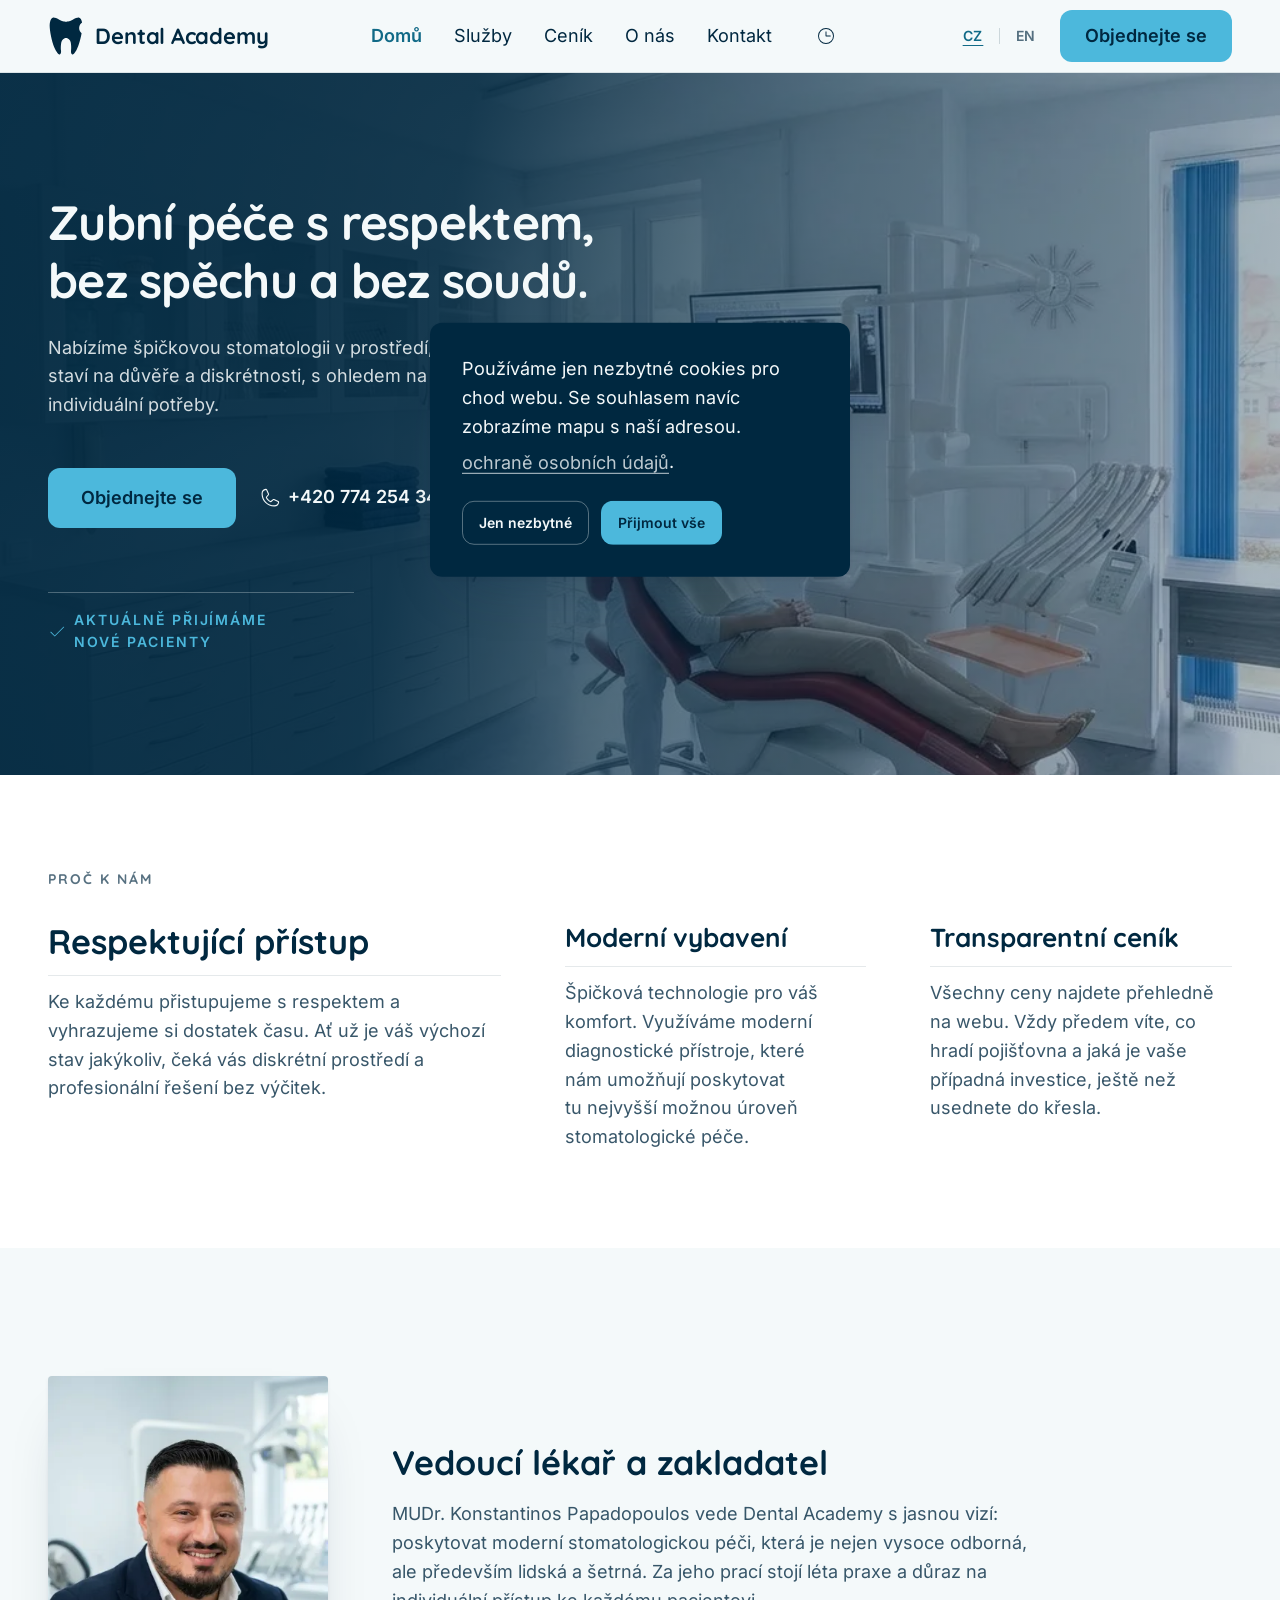
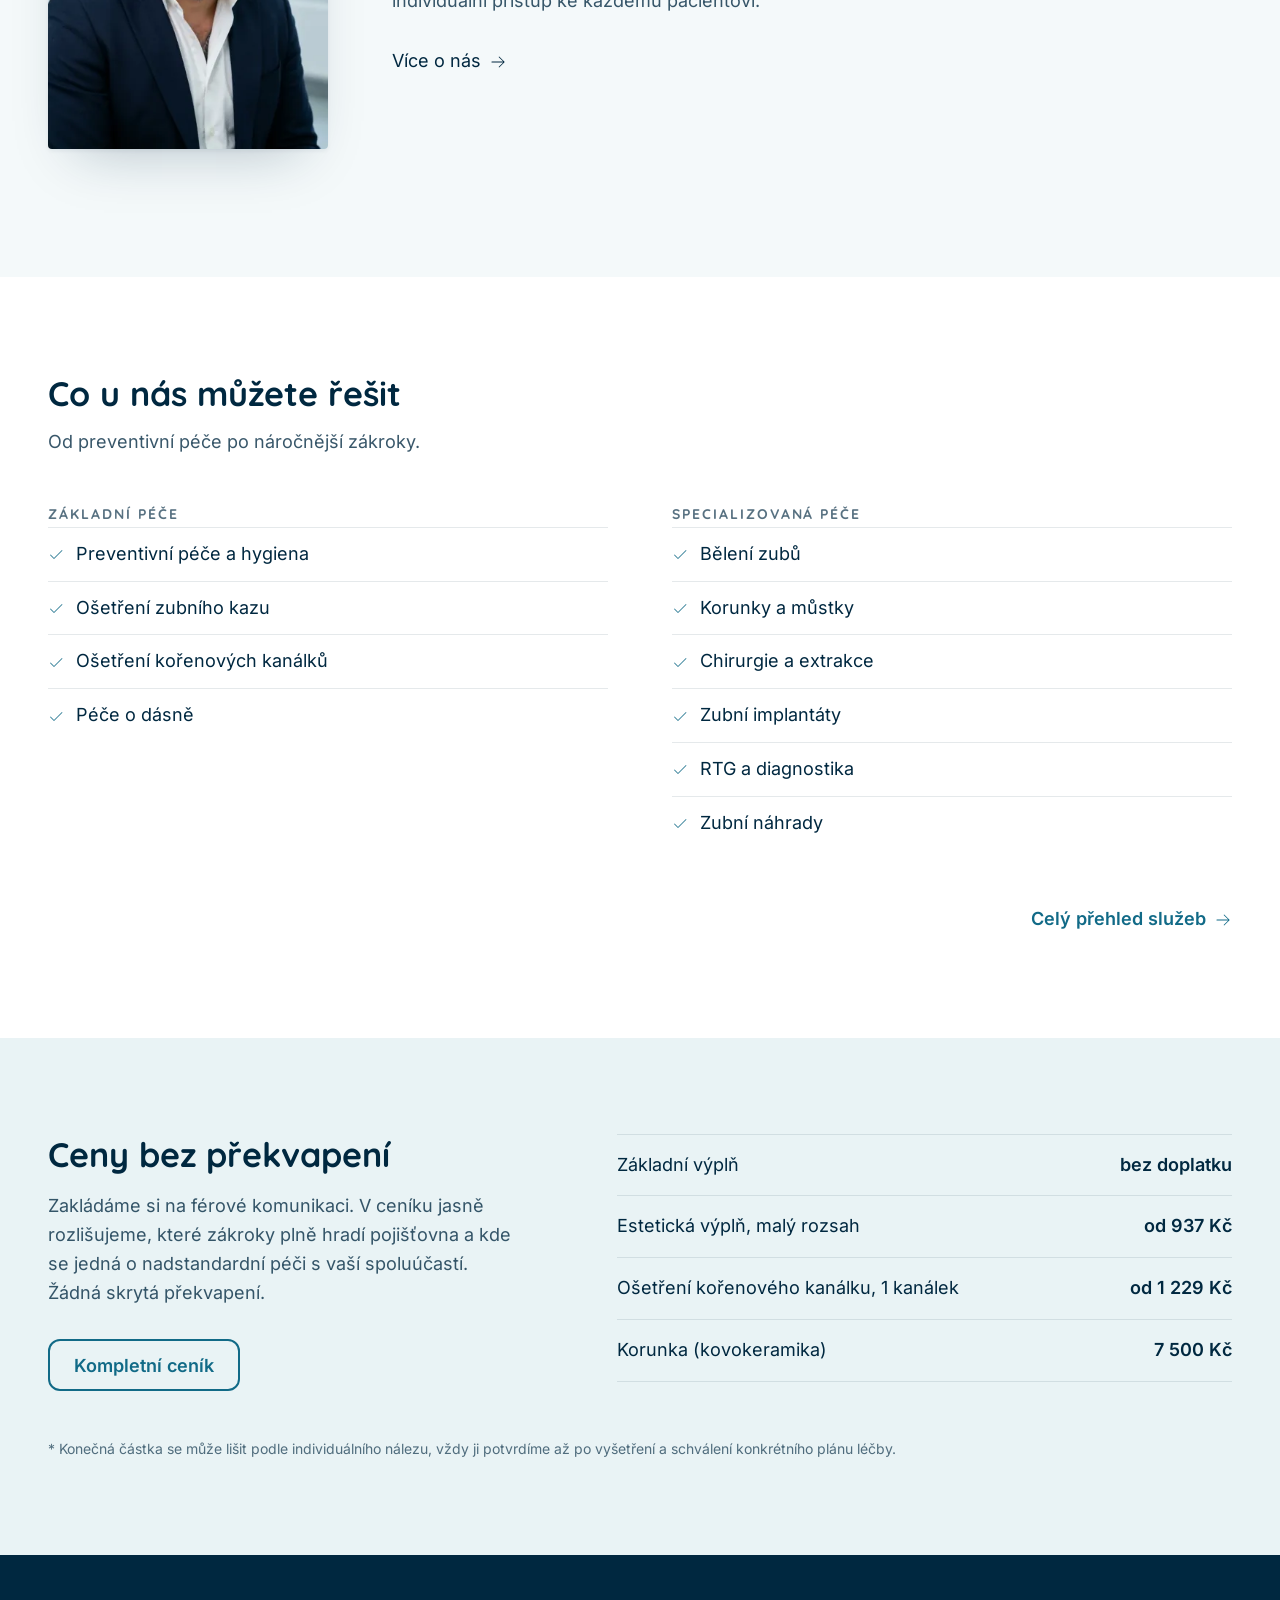
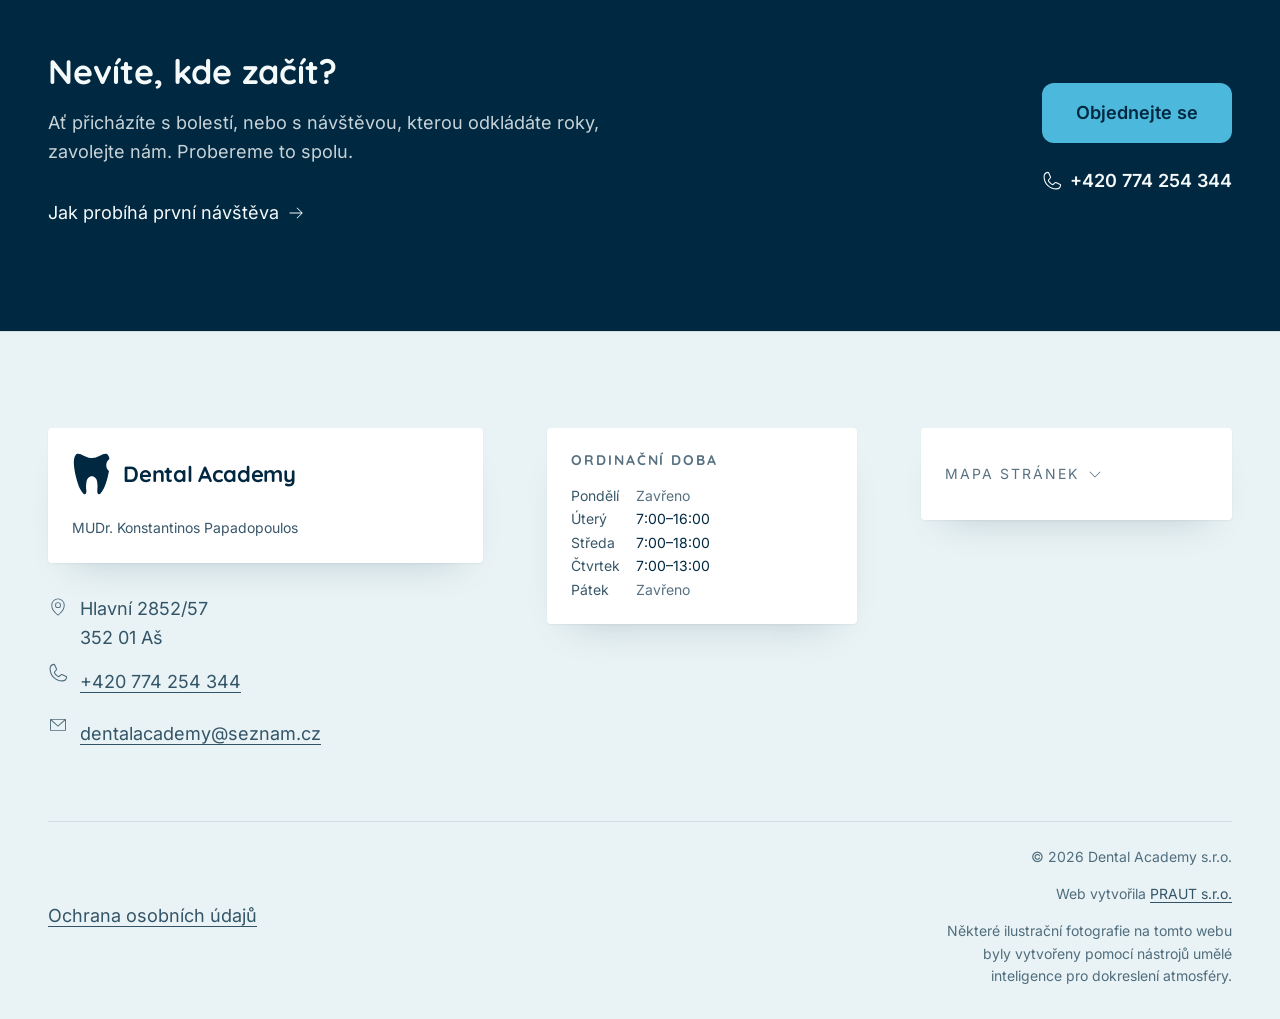
==== index.html @ cd1186d6 "Publish source c6084d8: defer offscreen hydration and mobile navigation" ====
<!DOCTYPE html><html lang="cs" data-beasties-container><head>
    <meta charset="utf-8">
    <title>Dental Academy, zubní ordinace v Aši</title>
    <base href="/">
    <meta name="viewport" content="width=device-width, initial-scale=1"><link rel="preload" as="image" type="image/webp" href="img/mockup/hero-01-osetreni-mobile-800.webp" imagesrcset="img/mockup/hero-01-osetreni-mobile-480.webp 480w, img/mockup/hero-01-osetreni-mobile-800.webp 800w" imagesizes="100vw" media="(max-width: 767px)" fetchpriority="high"><link rel="preload" as="image" type="image/webp" href="img/mockup/hero-01-osetreni.webp" media="(min-width: 768px)" fetchpriority="high">
    <link rel="icon" type="image/x-icon" href="favicon.ico">
    <link rel="apple-touch-icon" href="apple-touch-icon.png">

  <style>@font-face{font-family:Quicksand;font-style:normal;font-weight:700;font-display:swap;src:url("./media/quicksand-700-latin-ext-6NGVI5PT.woff2") format("woff2");unicode-range:U+0100-02BA,U+02BD-02C5,U+02C7-02CC,U+02CE-02D7,U+02DD-02FF,U+0304,U+0308,U+0329,U+1D00-1DBF,U+1E00-1E9F,U+1EF2-1EFF,U+2020,U+20A0-20AB,U+20AD-20C0,U+2113,U+2C60-2C7F,U+A720-A7FF}@font-face{font-family:Quicksand;font-style:normal;font-weight:700;font-display:swap;src:url("./media/quicksand-700-latin-4WPKSEDT.woff2") format("woff2");unicode-range:U+0000-00FF,U+0131,U+0152-0153,U+02BB-02BC,U+02C6,U+02DA,U+02DC,U+0304,U+0308,U+0329,U+2000-206F,U+20AC,U+2122,U+2191,U+2193,U+2212,U+2215,U+FEFF,U+FFFD}@font-face{font-family:Inter;font-style:normal;font-weight:400;font-display:swap;src:url("./media/inter-400-latin-ext-optimized-HBEOM3ZE.woff2") format("woff2");unicode-range:U+0100-02BA,U+02BD-02C5,U+02C7-02CC,U+02CE-02D7,U+02DD-02FF,U+0304,U+0308,U+0329,U+1D00-1DBF,U+1E00-1E9F,U+1EF2-1EFF,U+2020,U+20A0-20AB,U+20AD-20C0,U+2113,U+2C60-2C7F,U+A720-A7FF}@font-face{font-family:Inter;font-style:normal;font-weight:400;font-display:swap;src:url("./media/inter-400-latin-optimized-JQOHKKYV.woff2") format("woff2");unicode-range:U+0000-00FF,U+0131,U+0152-0153,U+02BB-02BC,U+02C6,U+02DA,U+02DC,U+0304,U+0308,U+0329,U+2000-206F,U+20AC,U+2122,U+2191,U+2193,U+2212,U+2215,U+FEFF,U+FFFD}@font-face{font-family:Inter;font-style:normal;font-weight:600;font-display:swap;src:url("./media/inter-600-latin-ext-optimized-Y2ENNIO3.woff2") format("woff2");unicode-range:U+0100-02BA,U+02BD-02C5,U+02C7-02CC,U+02CE-02D7,U+02DD-02FF,U+0304,U+0308,U+0329,U+1D00-1DBF,U+1E00-1E9F,U+1EF2-1EFF,U+2020,U+20A0-20AB,U+20AD-20C0,U+2113,U+2C60-2C7F,U+A720-A7FF}@font-face{font-family:Inter;font-style:normal;font-weight:600;font-display:swap;src:url("./media/inter-600-latin-optimized-ZBZT6XRN.woff2") format("woff2");unicode-range:U+0000-00FF,U+0131,U+0152-0153,U+02BB-02BC,U+02C6,U+02DA,U+02DC,U+0304,U+0308,U+0329,U+2000-206F,U+20AC,U+2122,U+2191,U+2193,U+2212,U+2215,U+FEFF,U+FFFD}:root{--da-navy-900: #002840;--da-turquoise-500: #4cb8dc;--da-turquoise-700: #116a87;--da-purple-500: #8c5096;--da-ice-050: #f4f9fa;--da-ice-100: #e9f3f5;--da-white: #ffffff;--da-red-600: #a23b2e;--da-amber-700: #8f5700;--surface: var(--da-ice-050);--panel: var(--da-white);--panel-tint: var(--da-ice-100);--panel-dark: var(--da-navy-900);--ink: var(--da-navy-900);--ink-soft: rgb(0 40 64 / .78);--ink-faint: rgb(0 40 64 / .66);--ink-ghost: rgb(0 40 64 / .1);--ink-inverse: var(--da-ice-050);--accent: var(--da-turquoise-700);--accent-vivid: var(--da-turquoise-500);--rare: var(--da-purple-500);--border: rgb(0 40 64 / .16);--border-soft: rgb(0 40 64 / .1);--good: var(--da-turquoise-700);--bad: var(--da-red-600);--warn: var(--da-amber-700);--font-heading: "Quicksand", sans-serif;--font-body: "Inter", sans-serif;--text-h1: clamp(30px, 4.2vw, 48px);--text-h2: clamp(26px, 3vw, 34px);--text-h3: clamp(22px, 2.2vw, 26px);--text-body: 18px;--text-small: 14px;--leading-h1: 1.2;--leading-h2: 1.25;--leading-h3: 1.3;--leading-body: 1.6;--leading-small: 1.4;--tracking-kicker: .14em;--space-1: 4px;--space-2: 8px;--space-3: 12px;--space-4: 16px;--space-5: 24px;--space-6: 32px;--space-7: 48px;--space-8: 64px;--space-9: 96px;--space-10: 128px;--radius-surface: 4px;--radius-control: 12px;--shadow-sm: 0 1px 2px rgb(0 40 64 / .05), 0 20px 40px -24px rgb(0 40 64 / .22);--shadow-md: 0 2px 4px rgb(0 40 64 / .06), 0 28px 56px -28px rgb(0 40 64 / .28);--motion-fast: .15s;--motion-medium: .25s;--motion-slow: .4s;--motion-zoom: .7s;--motion-crossfade: 2s;--motion-hero-interval: 4s;--ease: cubic-bezier(.4, 0, .2, 1);--z-base: 0;--z-sticky: 100;--z-dropdown: 200;--z-overlay: 300;--z-cookie: 400;--container: 1200px;--container-wide: 1440px;--gutter: clamp(16px, 4vw, 48px);--tap-target-min: 44px;--focus-ring-width: 3px;--focus-ring-offset: 2px;--focus-ring-color: var(--da-turquoise-700)}*,*:before,*:after{box-sizing:border-box}*{margin:0}html{scroll-behavior:smooth;scroll-padding-top:var(--space-9);-webkit-text-size-adjust:100%}body{background:var(--surface);color:var(--ink);font-family:var(--font-body);font-size:var(--text-body);line-height:var(--leading-body);font-weight:400;-webkit-font-smoothing:antialiased;text-rendering:optimizeLegibility;min-height:100dvh}h1,h2,h3{font-family:var(--font-heading);font-weight:700;text-wrap:balance}h1{font-size:var(--text-h1);line-height:var(--leading-h1);letter-spacing:-.015em}h2{font-size:var(--text-h2);line-height:var(--leading-h2)}h3{font-size:var(--text-h3);line-height:var(--leading-h3)}p{text-wrap:pretty}a{color:var(--accent);text-underline-offset:.2em;transition:color var(--motion-fast) var(--ease)}img,picture,svg{display:block;max-width:100%}button{font:inherit;color:inherit}@media(prefers-reduced-motion:reduce){html{scroll-behavior:auto}*,*:before,*:after{animation-duration:.01ms!important;animation-iteration-count:1!important;transition-duration:.01ms!important;scroll-behavior:auto!important}}
</style><link rel="stylesheet" href="styles-DKPDNEJH.css" media="print" onload="this.media='all'"><noscript><link rel="stylesheet" href="styles-DKPDNEJH.css"></noscript><style ng-app-id="ng">main[_ngcontent-ng-c197762682]{display:block;outline:none}</style><meta name="description" content="Zubní ordinace Dental Academy v Aši. MUDr. Konstantinos Papadopoulos nabízí moderní stomatologickou péči a přijímá nové pacienty."><meta name="robots" content="index, follow, max-image-preview:large"><meta property="og:title" content="Dental Academy, zubní ordinace v Aši"><meta property="og:description" content="Zubní ordinace Dental Academy v Aši. MUDr. Konstantinos Papadopoulos nabízí moderní stomatologickou péči a přijímá nové pacienty."><meta property="og:url" content="https://dentalacademyas.cz/"><meta property="og:type" content="website"><meta property="og:site_name" content="Dental Academy"><meta property="og:locale" content="cs_CZ"><meta property="og:image" content="https://dentalacademyas.cz/apple-touch-icon.png"><meta name="twitter:card" content="summary"><meta name="twitter:title" content="Dental Academy, zubní ordinace v Aši"><meta name="twitter:description" content="Zubní ordinace Dental Academy v Aši. MUDr. Konstantinos Papadopoulos nabízí moderní stomatologickou péči a přijímá nové pacienty."><style ng-app-id="ng">a[_ngcontent-ng-c2454751825]{position:absolute;z-index:var(--z-cookie);top:0;left:var(--space-4);transform:translateY(-120%);display:inline-flex;align-items:center;min-height:var(--tap-target-min);padding-inline:var(--space-5);background:var(--panel);color:var(--ink);border-radius:var(--radius-control);box-shadow:var(--shadow-md);text-decoration:none;font-weight:600;transition:transform var(--motion-fast) var(--ease)}a[_ngcontent-ng-c2454751825]:focus-visible{transform:translateY(var(--space-3))}</style><style ng-app-id="ng">header[_ngcontent-ng-c871143590]{position:sticky;top:0;z-index:var(--z-sticky);background:color-mix(in srgb,var(--surface) 88%,transparent);-webkit-backdrop-filter:blur(10px);backdrop-filter:blur(10px);border-bottom:1px solid var(--border-soft)}.bar[_ngcontent-ng-c871143590]{display:flex;align-items:center;justify-content:space-between;gap:var(--space-5);min-height:72px}.brand[_ngcontent-ng-c871143590]{display:inline-flex;color:var(--ink);text-decoration:none;flex:none}.desktop[_ngcontent-ng-c871143590]{display:none}nav.desktop[_ngcontent-ng-c871143590]   ul[_ngcontent-ng-c871143590]{list-style:none;padding:0;display:flex;align-items:center;gap:var(--space-6)}.hours[_ngcontent-ng-c871143590]{position:relative}.hours[_ngcontent-ng-c871143590]   summary[_ngcontent-ng-c871143590]{display:inline-flex;align-items:center;justify-content:center;min-width:var(--tap-target-min);min-height:var(--tap-target-min);color:var(--ink);cursor:pointer;list-style:none;transition:color var(--motion-fast) var(--ease)}.hours[_ngcontent-ng-c871143590]   summary[_ngcontent-ng-c871143590]::-webkit-details-marker{display:none}.hours[_ngcontent-ng-c871143590]   summary[_ngcontent-ng-c871143590]:hover, .hours[open][_ngcontent-ng-c871143590]   summary[_ngcontent-ng-c871143590]{color:var(--accent)}.hours-card[_ngcontent-ng-c871143590]{position:absolute;top:calc(100% + var(--space-3));right:0;z-index:var(--z-dropdown);padding:var(--space-4) var(--space-5);background:var(--panel);border-radius:var(--radius-surface);box-shadow:var(--shadow-md)}.hours-card[_ngcontent-ng-c871143590]   dl[_ngcontent-ng-c871143590]{margin:0;display:grid;grid-template-columns:auto 1fr;gap:var(--space-1) var(--space-4);font-size:var(--text-small);line-height:var(--leading-small);white-space:nowrap}.hours-card[_ngcontent-ng-c871143590]   dt[_ngcontent-ng-c871143590]{color:var(--ink-soft)}.hours-card[_ngcontent-ng-c871143590]   dd[_ngcontent-ng-c871143590]{margin:0;font-variant-numeric:tabular-nums}.hours-card[_ngcontent-ng-c871143590]   dd.closed[_ngcontent-ng-c871143590]{color:var(--ink-faint)}.actions[_ngcontent-ng-c871143590]{display:flex;align-items:center;gap:var(--space-3);flex:none}.burger[_ngcontent-ng-c871143590]{display:inline-flex;align-items:center;justify-content:center;min-width:var(--tap-target-min);min-height:var(--tap-target-min);background:transparent;border:0;border-radius:var(--radius-control);color:var(--ink);cursor:pointer;transition:background-color var(--motion-fast) var(--ease)}.burger[_ngcontent-ng-c871143590]:hover{background:var(--ink-ghost)}.cta[_ngcontent-ng-c871143590]{display:none}@media(min-width:480px){.cta[_ngcontent-ng-c871143590]{display:inline-flex}}@media(min-width:1280px){.desktop[_ngcontent-ng-c871143590]{display:inline-flex}.burger[_ngcontent-ng-c871143590]{display:none}}</style><style ng-app-id="ng">[_nghost-ng-c1360616720]{display:contents}.banner[_ngcontent-ng-c1360616720]{position:fixed;top:50%;left:50%;transform:translate(-50%,-50%);z-index:var(--z-cookie);width:calc(100% - var(--space-4) * 2);max-width:420px;display:grid;gap:var(--space-4);padding:var(--space-6);background:var(--panel-dark);border-radius:var(--radius-control);box-shadow:var(--shadow-md);--ink: var(--ink-inverse);--ink-soft: rgb(244 249 250 / .78);--border: rgb(244 249 250 / .35);--accent: var(--accent-vivid);color:var(--ink);animation:_ngcontent-ng-c1360616720_fade-in var(--motion-slow) var(--ease)}.actions[_ngcontent-ng-c1360616720]{display:flex;flex-wrap:wrap;gap:var(--space-3)}@keyframes _ngcontent-ng-c1360616720_fade-in{0%{opacity:0;transform:translate(-50%,-50%) scale(.96)}to{opacity:1;transform:translate(-50%,-50%) scale(1)}}</style><style ng-app-id="ng">[_nghost-ng-c3181076983]{display:block;width:min(100% - 2 * var(--gutter),var(--_max, var(--container)));margin-inline:auto}</style><style ng-app-id="ng">[_nghost-ng-c3826198548]{display:inline-flex;align-items:center;gap:var(--space-3);color:inherit}.mark[_ngcontent-ng-c3826198548]{height:max(32px,1px * var(--_size, 40));width:auto;aspect-ratio:103.21/116.48}.wordmark[_ngcontent-ng-c3826198548]{font-family:var(--font-heading);font-weight:700;font-size:clamp(18px,2vw,22px);line-height:1.1;letter-spacing:-.01em;white-space:nowrap}</style><style ng-app-id="ng">[_nghost-ng-c3883181231]{display:inline-flex;flex:none;color:inherit}svg[_ngcontent-ng-c3883181231]{width:calc(1px * var(--_size, 24));height:calc(1px * var(--_size, 24))}</style><style ng-app-id="ng">nav[_ngcontent-ng-c47568377]{display:inline-flex;align-items:center;gap:var(--space-1)}a[_ngcontent-ng-c47568377]{display:inline-flex;align-items:center;justify-content:center;min-width:var(--tap-target-min);min-height:var(--tap-target-min);color:var(--ink-faint);text-decoration:none;font-size:var(--text-small);font-weight:600;letter-spacing:.06em;border-radius:var(--radius-control);transition:color var(--motion-fast) var(--ease)}a[_ngcontent-ng-c47568377]:hover{color:var(--ink)}a.is-current[_ngcontent-ng-c47568377]{color:var(--accent);text-decoration:underline;text-underline-offset:.3em}.sep[_ngcontent-ng-c47568377]{width:1px;height:16px;background:var(--border)}.sr-only[_ngcontent-ng-c47568377]{position:absolute;width:1px;height:1px;padding:0;margin:-1px;overflow:hidden;clip-path:inset(50%);white-space:nowrap;border:0}</style><style ng-app-id="ng">[_nghost-ng-c1597601124]{display:inline-flex;align-items:center;justify-content:center;gap:var(--space-2);border-radius:var(--radius-control);border:1px solid transparent;font-family:var(--font-body);font-weight:600;line-height:1.2;text-align:center;text-decoration:none;cursor:pointer;max-width:100%;transition:background-color var(--motion-fast) var(--ease),border-color var(--motion-fast) var(--ease),color var(--motion-fast) var(--ease)}.size-sm[_nghost-ng-c1597601124]{min-height:var(--tap-target-min);padding-inline:var(--space-4);font-size:var(--text-small)}.size-md[_nghost-ng-c1597601124]{min-height:52px;padding-inline:var(--space-5);font-size:var(--text-body)}.size-lg[_nghost-ng-c1597601124]{min-height:60px;padding-inline:var(--space-6);font-size:var(--text-body)}.appearance-primary[_nghost-ng-c1597601124]{background:var(--accent-vivid);color:var(--da-navy-900)}.appearance-primary[_nghost-ng-c1597601124]:hover{background:var(--accent);color:var(--ink-inverse)}.appearance-secondary[_nghost-ng-c1597601124]{background:transparent;border-color:var(--border);color:var(--ink)}.appearance-secondary[_nghost-ng-c1597601124]:hover{border-color:var(--accent);color:var(--accent)}.appearance-ghost[_nghost-ng-c1597601124]{background:transparent;color:var(--accent);padding-inline:var(--space-3)}.appearance-ghost[_nghost-ng-c1597601124]:hover{background:var(--ink-ghost)}.is-full[_nghost-ng-c1597601124]{width:100%}.is-loading[_nghost-ng-c1597601124], [disabled][_nghost-ng-c1597601124]{opacity:.55;cursor:not-allowed;pointer-events:none}</style><style ng-app-id="ng">[_nghost-ng-c4016984144]{color:var(--accent);text-underline-offset:.2em;transition:color var(--motion-fast) var(--ease)}.variant-inline[_nghost-ng-c4016984144]{text-decoration:underline}.variant-inline[_nghost-ng-c4016984144]:hover{color:var(--ink)}.variant-nav[_nghost-ng-c4016984144]{color:var(--ink);text-decoration:none;display:inline-flex;align-items:center;min-height:var(--tap-target-min)}.variant-nav[_nghost-ng-c4016984144]:hover{color:var(--accent)}.variant-quiet[_nghost-ng-c4016984144]{color:var(--ink-soft);text-decoration:underline;text-decoration-color:currentColor;display:inline-flex;align-items:center;min-height:var(--tap-target-min)}.variant-quiet[_nghost-ng-c4016984144]:hover{color:var(--ink)}.is-active[_nghost-ng-c4016984144]{color:var(--accent);font-weight:700}</style><style ng-app-id="ng">footer[_ngcontent-ng-c554018717]{background:var(--panel-tint);border-top:1px solid var(--border-soft);padding-block:var(--space-9) var(--space-6)}.grid[_ngcontent-ng-c554018717]{display:grid;gap:var(--space-8);grid-template-columns:1fr;align-items:start}@media(min-width:480px){.grid[_ngcontent-ng-c554018717]{grid-template-columns:1.4fr 1fr 1fr}}h2[_ngcontent-ng-c554018717]{font-size:var(--text-small);letter-spacing:var(--tracking-kicker);text-transform:uppercase;color:var(--ink-faint);margin-bottom:var(--space-4)}.card[_ngcontent-ng-c554018717]{padding:var(--space-5);background:var(--panel);border-radius:var(--radius-surface);box-shadow:var(--shadow-sm)}.doctor[_ngcontent-ng-c554018717]{margin-top:var(--space-3);color:var(--ink-soft);font-size:var(--text-small)}.contact[_ngcontent-ng-c554018717], .links[_ngcontent-ng-c554018717]{list-style:none;padding:0;display:grid;gap:var(--space-2)}.contact[_ngcontent-ng-c554018717]{margin-top:var(--space-6)}.contact[_ngcontent-ng-c554018717]   li[_ngcontent-ng-c554018717]{display:grid;grid-template-columns:auto 1fr;gap:var(--space-3);align-items:start;color:var(--ink-soft)}.contact[_ngcontent-ng-c554018717]   da-icon[_ngcontent-ng-c554018717]{margin-top:2px;color:var(--ink-faint)}.hours[_ngcontent-ng-c554018717]{margin:0;display:grid;grid-template-columns:auto 1fr;gap:var(--space-1) var(--space-4);font-size:var(--text-small);line-height:var(--leading-small)}.hours[_ngcontent-ng-c554018717]   dt[_ngcontent-ng-c554018717]{color:var(--ink-soft)}.hours[_ngcontent-ng-c554018717]   dd[_ngcontent-ng-c554018717]{margin:0;font-variant-numeric:tabular-nums}.hours[_ngcontent-ng-c554018717]   dd.closed[_ngcontent-ng-c554018717]{color:var(--ink-faint)}.sitemap[_ngcontent-ng-c554018717]   summary[_ngcontent-ng-c554018717]{display:inline-flex;align-items:center;gap:var(--space-2);min-height:var(--tap-target-min);font-size:var(--text-small);letter-spacing:var(--tracking-kicker);text-transform:uppercase;color:var(--ink-faint);cursor:pointer;list-style:none}.sitemap[_ngcontent-ng-c554018717]   summary[_ngcontent-ng-c554018717]::-webkit-details-marker{display:none}.sitemap[_ngcontent-ng-c554018717]   summary[_ngcontent-ng-c554018717]   da-icon[_ngcontent-ng-c554018717]{transition:transform var(--motion-fast) var(--ease)}.sitemap[open][_ngcontent-ng-c554018717]   summary[_ngcontent-ng-c554018717]{color:var(--accent)}.sitemap[open][_ngcontent-ng-c554018717]   summary[_ngcontent-ng-c554018717]   da-icon[_ngcontent-ng-c554018717]{transform:rotate(180deg)}.sitemap[_ngcontent-ng-c554018717]   .links[_ngcontent-ng-c554018717]{margin-top:var(--space-4)}.bottom[_ngcontent-ng-c554018717]{margin-top:var(--space-8);padding-top:var(--space-5);border-top:1px solid var(--border-soft);display:flex;flex-direction:column;gap:var(--space-3)}@media(min-width:768px){.bottom[_ngcontent-ng-c554018717]{flex-direction:row;align-items:center;justify-content:space-between}}.legal[_ngcontent-ng-c554018717]{list-style:none;padding:0;display:flex;flex-wrap:wrap;gap:var(--space-5)}.fine-print[_ngcontent-ng-c554018717]{display:flex;flex-direction:column;gap:var(--space-1)}@media(min-width:768px){.fine-print[_ngcontent-ng-c554018717]{align-items:flex-end;text-align:right}}.copyright[_ngcontent-ng-c554018717], .credit[_ngcontent-ng-c554018717]{font-size:var(--text-small);color:var(--ink-faint);white-space:nowrap}.ai-note[_ngcontent-ng-c554018717]{font-size:var(--text-small);color:var(--ink-faint);max-width:32ch}@media(min-width:768px){.ai-note[_ngcontent-ng-c554018717]{text-align:right}}</style><style ng-app-id="ng">.about-teaser[_ngcontent-ng-c872885681]{display:grid;gap:var(--space-6)}@media(min-width:480px){.about-teaser[_ngcontent-ng-c872885681]{grid-template-columns:280px 1fr;align-items:center;gap:var(--space-8)}}.photo[_ngcontent-ng-c872885681]{aspect-ratio:3/4;overflow:hidden;border-radius:var(--radius-surface);box-shadow:var(--shadow-md)}.photo[_ngcontent-ng-c872885681]   img[_ngcontent-ng-c872885681]{width:100%;height:100%;object-fit:cover;transition:transform var(--motion-zoom) var(--ease)}.photo[_ngcontent-ng-c872885681]:hover   img[_ngcontent-ng-c872885681]{transform:scale(1.04)}.about-teaser[_ngcontent-ng-c872885681]   .text[_ngcontent-ng-c872885681]{max-width:60ch}.about-teaser[_ngcontent-ng-c872885681]   .text[_ngcontent-ng-c872885681]   p[_ngcontent-ng-c872885681]{margin-top:var(--space-4);color:var(--ink-soft)}.about-teaser[_ngcontent-ng-c872885681]   .text[_ngcontent-ng-c872885681]   a[_ngcontent-ng-c872885681]{margin-top:var(--space-5);display:inline-flex;gap:var(--space-2)}.services-head[_ngcontent-ng-c872885681]{margin-bottom:var(--space-7)}.services-head[_ngcontent-ng-c872885681]   p[_ngcontent-ng-c872885681]{margin-top:var(--space-3);color:var(--ink-soft)}.services-groups[_ngcontent-ng-c872885681]{display:grid;gap:var(--space-7);margin-bottom:var(--space-7)}@media(min-width:768px){.services-groups[_ngcontent-ng-c872885681]{grid-template-columns:1fr 1fr;gap:var(--space-8)}}.group[_ngcontent-ng-c872885681]   h3[_ngcontent-ng-c872885681]{font-size:var(--text-small);letter-spacing:var(--tracking-kicker);text-transform:uppercase;color:var(--ink-faint);margin-bottom:var(--space-1)}.group[_ngcontent-ng-c872885681]   ul[_ngcontent-ng-c872885681]{list-style:none;padding:0;margin:0}.group[_ngcontent-ng-c872885681]   li[_ngcontent-ng-c872885681]{display:flex;align-items:center;gap:var(--space-3);padding-block:var(--space-3);border-top:1px solid var(--border-soft);color:var(--ink)}.group[_ngcontent-ng-c872885681]   li[_ngcontent-ng-c872885681]   da-icon[_ngcontent-ng-c872885681]{flex-shrink:0;color:var(--accent)}.services-link-row[_ngcontent-ng-c872885681]{display:flex;justify-content:flex-end}.services-link[_ngcontent-ng-c872885681]{gap:var(--space-2);color:var(--accent);font-weight:600}.services-link[_ngcontent-ng-c872885681]:hover{color:var(--ink)}</style><style ng-app-id="ng">.hero[_ngcontent-ng-c1433052263]{position:relative;display:flex;align-items:center;min-height:min(78vh,720px);padding-block:var(--space-9);background:var(--panel-dark);color:var(--ink-inverse);overflow:hidden}.media[_ngcontent-ng-c1433052263]{position:absolute;inset:0;z-index:0}.media[_ngcontent-ng-c1433052263]   img[_ngcontent-ng-c1433052263]{position:absolute;inset:0;width:100%;height:100%;object-fit:cover;opacity:0;transition:none}.media.is-rotating[_ngcontent-ng-c1433052263]   img[_ngcontent-ng-c1433052263]{transition:opacity var(--motion-crossfade) var(--ease)}.media[_ngcontent-ng-c1433052263]   img.is-active[_ngcontent-ng-c1433052263]{opacity:1}.placeholder[_ngcontent-ng-c1433052263]{position:absolute;inset:0;display:grid;place-items:center;background:repeating-linear-gradient(45deg,rgba(244,249,250,.03) 0 12px,transparent 12px 24px),var(--panel-dark)}.placeholder[_ngcontent-ng-c1433052263]   span[_ngcontent-ng-c1433052263]{font-size:var(--text-small);letter-spacing:var(--tracking-kicker);text-transform:uppercase;color:#f4f9fa61;text-align:center;padding-inline:var(--space-5)}.hero[_ngcontent-ng-c1433052263]:after{content:"";position:absolute;inset:0;z-index:1;background:linear-gradient(100deg,#002840f0,#002840e6 34%,#0028408c 62%,#0028404d)}da-container[_ngcontent-ng-c1433052263]{position:relative;z-index:2}.content[_ngcontent-ng-c1433052263]   h1[_ngcontent-ng-c1433052263]{max-width:620px;text-wrap:balance}.lede[_ngcontent-ng-c1433052263]{margin-top:var(--space-5);max-width:34ch;color:#f4f9fadb}@media(min-width:1024px){.lede[_ngcontent-ng-c1433052263]{max-width:40ch}}.actions[_ngcontent-ng-c1433052263]{margin-top:var(--space-7);display:flex;flex-wrap:wrap;align-items:center;gap:var(--space-5)}.phone[_ngcontent-ng-c1433052263]{display:inline-flex;align-items:center;gap:var(--space-2);min-height:var(--tap-target-min);color:var(--ink-inverse);text-decoration:none;font-weight:600;transition:color var(--motion-fast) var(--ease)}.phone[_ngcontent-ng-c1433052263]:hover{color:var(--accent-vivid)}</style><style ng-app-id="ng">.layout[_ngcontent-ng-c4271296847]{display:block}.intro[_ngcontent-ng-c4271296847]{margin-bottom:var(--space-6)}.intro[_ngcontent-ng-c4271296847]   h2[_ngcontent-ng-c4271296847]{font-size:var(--text-small);letter-spacing:var(--tracking-kicker);text-transform:uppercase;color:var(--ink-faint)}.items[_ngcontent-ng-c4271296847]{list-style:none;padding:0;margin:0;display:flex;flex-direction:column;gap:var(--space-6)}@media(min-width:768px){.items[_ngcontent-ng-c4271296847]{flex-direction:row;align-items:flex-start;gap:var(--space-8)}}.items[_ngcontent-ng-c4271296847]   li[_ngcontent-ng-c4271296847]{padding-top:var(--space-5);border-top:1px solid var(--border-soft)}.items[_ngcontent-ng-c4271296847]   li.is-lead[_ngcontent-ng-c4271296847]{flex:1.5 1 0%}.items[_ngcontent-ng-c4271296847]   li[_ngcontent-ng-c4271296847]:not(.is-lead){flex:1 1 0%}@media(min-width:768px){.items[_ngcontent-ng-c4271296847]   li[_ngcontent-ng-c4271296847]{border-top:0;padding-top:0}}.items[_ngcontent-ng-c4271296847]   li.is-lead[_ngcontent-ng-c4271296847]   h3[_ngcontent-ng-c4271296847]{font-size:var(--text-h2);line-height:var(--leading-h2)}.items[_ngcontent-ng-c4271296847]   li.is-lead[_ngcontent-ng-c4271296847]   p[_ngcontent-ng-c4271296847]{max-width:54ch;font-size:var(--text-body)}.items[_ngcontent-ng-c4271296847]   h3[_ngcontent-ng-c4271296847]{padding-bottom:var(--space-3);margin-bottom:var(--space-3);border-bottom:1px solid var(--border-soft);text-wrap:balance}.items[_ngcontent-ng-c4271296847]   p[_ngcontent-ng-c4271296847]{color:var(--ink-soft);max-width:46ch;text-wrap:pretty}</style><style ng-app-id="ng">[_nghost-ng-c2319155291]{display:block}.tone-surface[_nghost-ng-c2319155291]{background:var(--surface)}.tone-panel[_nghost-ng-c2319155291]{background:var(--panel)}.tone-tint[_nghost-ng-c2319155291]{background:var(--panel-tint)}.tone-dark[_nghost-ng-c2319155291]{background:var(--panel-dark);--ink: var(--ink-inverse);--ink-soft: rgb(244 249 250 / .78);--ink-faint: rgb(244 249 250 / .62);--ink-ghost: rgb(244 249 250 / .12);--border: rgb(244 249 250 / .35);--border-soft: rgb(244 249 250 / .18);--accent: var(--accent-vivid);color:var(--ink)}.spacing-tight[_nghost-ng-c2319155291]{padding-block:var(--space-7)}.spacing-normal[_nghost-ng-c2319155291]{padding-block:var(--space-9)}.spacing-loose[_nghost-ng-c2319155291]{padding-block:var(--space-10)}</style><style ng-app-id="ng">[_nghost-ng-c3303436296]{display:block}.accepting[_ngcontent-ng-c3303436296]{display:inline-flex;align-items:center;gap:var(--space-2);margin-top:var(--space-8);padding-top:var(--space-4);border-top:1px solid rgba(244,249,250,.28);font-size:var(--text-small);font-weight:700;letter-spacing:var(--tracking-kicker);text-transform:uppercase;color:var(--accent-vivid);max-width:34ch;animation:_ngcontent-ng-c3303436296_accepting-pulse 2.4s ease-in-out infinite}@keyframes _ngcontent-ng-c3303436296_accepting-pulse{0%,to{opacity:1}50%{opacity:.55}}@media(prefers-reduced-motion:reduce){.accepting[_ngcontent-ng-c3303436296]{animation:none}}</style><link rel="canonical" href="https://dentalacademyas.cz/"><link rel="alternate" href="https://dentalacademyas.cz/" hreflang="cs"><link rel="alternate" href="https://dentalacademyas.cz/en/" hreflang="en"><link rel="alternate" href="https://dentalacademyas.cz/" hreflang="x-default"><script id="clinic-schema" type="application/ld+json">{"@context":"https://schema.org","@type":"Dentist","@id":"https://dentalacademyas.cz/#clinic","name":"Dental Academy s.r.o.","url":"https://dentalacademyas.cz/","telephone":"+420 774 254 344","email":"dentalacademy@seznam.cz","address":{"@type":"PostalAddress","streetAddress":"Hlavní 2852/57","addressLocality":"Aš","postalCode":"352 01","addressCountry":"CZ"},"openingHoursSpecification":[{"@type":"OpeningHoursSpecification","dayOfWeek":"Tuesday","opens":"07:00","closes":"16:00"},{"@type":"OpeningHoursSpecification","dayOfWeek":"Wednesday","opens":"07:00","closes":"18:00"},{"@type":"OpeningHoursSpecification","dayOfWeek":"Thursday","opens":"07:00","closes":"13:00"}]}</script><style ng-app-id="ng">.layout[_ngcontent-ng-c2683849791]{display:grid;gap:var(--space-7)}@media(min-width:1024px){.layout[_ngcontent-ng-c2683849791]{grid-template-columns:1fr 1.3fr;gap:var(--space-9);align-items:start}}.intro[_ngcontent-ng-c2683849791]   p[_ngcontent-ng-c2683849791]{margin-block:var(--space-4) var(--space-6);color:var(--ink-soft);max-width:46ch}.cta[_ngcontent-ng-c2683849791]{border-width:2px;border-color:var(--accent);color:var(--accent)}.cta[_ngcontent-ng-c2683849791]:hover{background:var(--accent);color:var(--ink-inverse)}.note[_ngcontent-ng-c2683849791]{margin-top:var(--space-7);color:var(--ink-faint);font-size:var(--text-small);line-height:var(--leading-small)}.warning[_ngcontent-ng-c2683849791]{margin-bottom:var(--space-5);padding:var(--space-4);background:var(--panel);border-left:3px solid var(--warn);border-radius:var(--radius-surface);font-size:var(--text-small);line-height:var(--leading-small);color:var(--ink-soft)}.warning[_ngcontent-ng-c2683849791]   strong[_ngcontent-ng-c2683849791]{color:var(--warn)}ul[_ngcontent-ng-c2683849791]{list-style:none;padding:0;margin:0}li[_ngcontent-ng-c2683849791]{display:grid;grid-template-columns:1fr auto;align-items:baseline;gap:var(--space-3);padding-block:var(--space-4);border-bottom:1px solid var(--border-soft)}li[_ngcontent-ng-c2683849791]:first-child{border-top:1px solid var(--border-soft)}.price[_ngcontent-ng-c2683849791]{text-align:right;white-space:nowrap;font-weight:600;font-variant-numeric:tabular-nums;color:var(--ink)}</style><style ng-app-id="ng">.layout[_ngcontent-ng-c3161794181]{display:grid;gap:var(--space-7)}@media(min-width:1024px){.layout[_ngcontent-ng-c3161794181]{grid-template-columns:1.4fr auto;gap:var(--space-9);align-items:center}}p[_ngcontent-ng-c3161794181]{margin-top:var(--space-4);max-width:52ch;color:#f4f9fad1}.reassurance[_ngcontent-ng-c3161794181]{margin-top:var(--space-5);gap:var(--space-2)}.actions[_ngcontent-ng-c3161794181]{display:flex;flex-wrap:wrap;align-items:center;gap:var(--space-5)}@media(min-width:1024px){.actions[_ngcontent-ng-c3161794181]{flex-direction:column;align-items:stretch;gap:var(--space-4)}}.phone[_ngcontent-ng-c3161794181]{display:inline-flex;align-items:center;justify-content:center;gap:var(--space-2);min-height:var(--tap-target-min);color:var(--ink-inverse);text-decoration:none;font-weight:600;transition:color var(--motion-fast) var(--ease)}.phone[_ngcontent-ng-c3161794181]:hover{color:var(--accent-vivid)}</style></head>
  <body><!--nghm--><script type="text/javascript" id="ng-event-dispatch-contract">(()=>{function p(t,n,r,o,e,i,f,m){return{eventType:t,event:n,targetElement:r,eic:o,timeStamp:e,eia:i,eirp:f,eiack:m}}function u(t){let n=[],r=e=>{n.push(e)};return{c:t,q:n,et:[],etc:[],d:r,h:e=>{r(p(e.type,e,e.target,t,Date.now()))}}}function s(t,n,r){for(let o=0;o<n.length;o++){let e=n[o];(r?t.etc:t.et).push(e),t.c.addEventListener(e,t.h,r)}}function c(t,n,r,o,e=window){let i=u(t);e._ejsas||(e._ejsas={}),e._ejsas[n]=i,s(i,r),s(i,o,!0)}window.__jsaction_bootstrap=c;})();
</script><script>window.__jsaction_bootstrap(document.body,"ng",["click"],["load"]);</script>
    <app-root ng-version="21.2.20" _nghost-ng-c197762682 ngh="12" ng-server-context="ssg"><da-skip-link _ngcontent-ng-c197762682 _nghost-ng-c2454751825 ngh="0"><a _ngcontent-ng-c2454751825 fragment="obsah" queryparamshandling="preserve" href="/#obsah" jsaction="click:;">Přejít na hlavní obsah</a></da-skip-link><da-header _ngcontent-ng-c197762682 _nghost-ng-c871143590 ngh="3"><header _ngcontent-ng-c871143590><da-container _ngcontent-ng-c871143590 width="wide" _nghost-ng-c3181076983 style="--_max: var(--container-wide);" ngh="0"><div _ngcontent-ng-c871143590 class="bar"><a _ngcontent-ng-c871143590 class="brand" aria-label="Dental Academy, domovská stránka" href="/" jsaction="click:;"><da-logo _ngcontent-ng-c871143590 _nghost-ng-c3826198548 style="--_size: 40;" ngh="1"><svg _ngcontent-ng-c3826198548="" viewBox="85.02 15.29 103.21 116.48" fill="currentColor" aria-hidden="true" focusable="false" class="mark"><path _ngcontent-ng-c3826198548="" fill-rule="nonzero" d="M 155.742188 26.761719 C 146.433594 31.835938 137.515625 31.667969 137.515625 31.667969 C 137.515625 31.667969 128.539062 31.835938 119.230469 26.761719 C 108.804688 21.132812 103.285156 19.292969 98.9375 20.183594 C 94.589844 21.019531 89.015625 29.882812 90.074219 48.671875 C 91.078125 67.457031 99.105469 99.289062 105.851562 111.773438 C 112.652344 124.316406 116.832031 127.773438 119.230469 127.273438 C 121.683594 126.714844 123.96875 121.699219 122.910156 115.621094 C 121.851562 109.546875 122.238281 92.429688 125.863281 86.578125 C 130.882812 78.382812 137.515625 79.273438 137.515625 79.273438 C 137.515625 79.273438 144.09375 78.382812 149.164062 86.578125 C 152.789062 92.429688 153.125 109.546875 152.121094 115.621094 C 151.0625 121.699219 153.347656 126.714844 155.742188 127.273438 C 158.195312 127.773438 162.378906 124.316406 169.121094 111.773438 C 174.140625 102.519531 179.824219 82.730469 182.890625 65.449219 C 182.835938 65.449219 182.835938 65.449219 182.835938 65.449219 C 179.492188 62.664062 175.699219 57.867188 175.699219 50.230469 C 175.699219 40.8125 181.722656 35.738281 184.230469 34.007812 C 182.667969 25.203125 179.101562 20.796875 176.089844 20.183594 C 175.421875 20.015625 174.695312 19.960938 173.972656 19.960938 C 169.902344 19.960938 164.550781 22.023438 155.742188 26.761719 Z M 184.230469 34.007812 Z M 184.230469 34.007812 "/></svg><span _ngcontent-ng-c3826198548 class="wordmark">Dental Academy</span><!----></da-logo></a><nav _ngcontent-ng-c871143590 class="desktop" aria-label="Hlavní navigace"><ul _ngcontent-ng-c871143590><li _ngcontent-ng-c871143590><a _ngcontent-ng-c871143590 dalink variant="nav" routerlinkactive="is-active" _nghost-ng-c4016984144 class="variant-nav is-active" href="/" ngh="0" jsaction="click:;"> Domů </a></li><li _ngcontent-ng-c871143590><a _ngcontent-ng-c871143590 dalink variant="nav" routerlinkactive="is-active" _nghost-ng-c4016984144 class="variant-nav" href="/sluzby" ngh="0" jsaction="click:;"> Služby </a></li><li _ngcontent-ng-c871143590><a _ngcontent-ng-c871143590 dalink variant="nav" routerlinkactive="is-active" _nghost-ng-c4016984144 class="variant-nav" href="/cenik" ngh="0" jsaction="click:;"> Ceník </a></li><li _ngcontent-ng-c871143590><a _ngcontent-ng-c871143590 dalink variant="nav" routerlinkactive="is-active" _nghost-ng-c4016984144 class="variant-nav" href="/o-nas" ngh="0" jsaction="click:;"> O nás </a></li><li _ngcontent-ng-c871143590><a _ngcontent-ng-c871143590 dalink variant="nav" routerlinkactive="is-active" _nghost-ng-c4016984144 class="variant-nav" href="/kontakt" ngh="0" jsaction="click:;"> Kontakt </a></li><!----><li _ngcontent-ng-c871143590><details _ngcontent-ng-c871143590 class="hours"><summary _ngcontent-ng-c871143590 title="Ordinační doba" aria-label="Ordinační doba"><da-icon _ngcontent-ng-c871143590 name="clock" _nghost-ng-c3883181231 style="--_size: 20;" ngh="2"><svg _ngcontent-ng-c3883181231="" viewBox="0 0 256 256" fill="currentColor" focusable="false" aria-hidden="true"><g _ngcontent-ng-c3883181231="" transform-origin="128 128"><path _ngcontent-ng-c3883181231="" d="M128,26A102,102,0,1,0,230,128,102.12,102.12,0,0,0,128,26Zm0,192a90,90,0,1,1,90-90A90.1,90.1,0,0,1,128,218Zm62-90a6,6,0,0,1-6,6H128a6,6,0,0,1-6-6V72a6,6,0,0,1,12,0v50h50A6,6,0,0,1,190,128Z"/><!----></g></svg></da-icon></summary><div _ngcontent-ng-c871143590 class="hours-card"><dl _ngcontent-ng-c871143590><dt _ngcontent-ng-c871143590>Pondělí</dt><dd _ngcontent-ng-c871143590 class="closed">Zavřeno</dd><dt _ngcontent-ng-c871143590>Úterý</dt><dd _ngcontent-ng-c871143590 class>7:00–16:00</dd><dt _ngcontent-ng-c871143590>Středa</dt><dd _ngcontent-ng-c871143590 class>7:00–18:00</dd><dt _ngcontent-ng-c871143590>Čtvrtek</dt><dd _ngcontent-ng-c871143590 class>7:00–13:00</dd><dt _ngcontent-ng-c871143590>Pátek</dt><dd _ngcontent-ng-c871143590 class="closed">Zavřeno</dd><!----></dl></div></details></li></ul></nav><div _ngcontent-ng-c871143590 class="actions"><da-language-switcher _ngcontent-ng-c871143590 class="desktop" _nghost-ng-c47568377 ngh="0"><nav _ngcontent-ng-c47568377 aria-label="Volba jazyka / Language"><a _ngcontent-ng-c47568377 hreflang="cs" lang="cs" class="is-current" aria-current="true" href="/" jsaction="click:;"><span _ngcontent-ng-c47568377 aria-hidden="true" class="abbr">CZ</span><span _ngcontent-ng-c47568377 class="sr-only">Čeština</span></a><span _ngcontent-ng-c47568377 aria-hidden="true" class="sep"></span><a _ngcontent-ng-c47568377 hreflang="en" lang="en" class href="/en" jsaction="click:;"><span _ngcontent-ng-c47568377 aria-hidden="true" class="abbr">EN</span><span _ngcontent-ng-c47568377 class="sr-only">English</span></a></nav></da-language-switcher><a _ngcontent-ng-c871143590 dabutton class="cta appearance-primary da-btn size-md" _nghost-ng-c1597601124 href="tel:+420774254344" ngh="0">Objednejte se</a><button _ngcontent-ng-c871143590 type="button" class="burger" aria-label="Otevřít menu" aria-expanded="false" jsaction="click:;"><da-icon _ngcontent-ng-c871143590 name="list" _nghost-ng-c3883181231 style="--_size: 24;" ngh="2"><svg _ngcontent-ng-c3883181231="" viewBox="0 0 256 256" fill="currentColor" focusable="false" aria-hidden="true"><g _ngcontent-ng-c3883181231="" transform-origin="128 128"><path _ngcontent-ng-c3883181231="" d="M222,128a6,6,0,0,1-6,6H40a6,6,0,0,1,0-12H216A6,6,0,0,1,222,128ZM40,70H216a6,6,0,0,0,0-12H40a6,6,0,0,0,0,12ZM216,186H40a6,6,0,0,0,0,12H216a6,6,0,0,0,0-12Z"/><!----></g></svg></da-icon></button></div></div></da-container></header><!----><!----></da-header><main _ngcontent-ng-c197762682 id="obsah" tabindex="-1"><router-outlet _ngcontent-ng-c197762682></router-outlet><da-home-page _nghost-ng-c872885681 ngh="9"><da-hero _ngcontent-ng-c872885681 _nghost-ng-c1433052263 ngh="5"><section _ngcontent-ng-c1433052263 class="hero"><div _ngcontent-ng-c1433052263 aria-hidden="true" class="media"><picture _ngcontent-ng-c1433052263><!----><source _ngcontent-ng-c1433052263 media="(max-width: 767px)" sizes="100vw" srcset="img/mockup/hero-01-osetreni-mobile-480.webp 480w, img/mockup/hero-01-osetreni-mobile-800.webp 800w"><!----><img _ngcontent-ng-c1433052263 class="is-active" src="img/mockup/hero-01-osetreni.webp" alt="Zubní lékař ošetřuje pacientku v křesle, prosvětlená ordinace" width="1024" height="1025" fetchpriority="high" loading="eager" jsaction="load:;"></picture><!----><!----><!----><!----><!----><!----></div><da-container _ngcontent-ng-c1433052263 width="wide" _nghost-ng-c3181076983 style="--_max: var(--container-wide);" ngh="0"><div _ngcontent-ng-c1433052263 class="content"><h1 _ngcontent-ng-c1433052263>Zubní péče s&nbsp;respektem, bez spěchu a&nbsp;bez soudů.</h1><p _ngcontent-ng-c1433052263 class="lede">Nabízíme špičkovou stomatologii v&nbsp;prostředí, které staví na důvěře a&nbsp;diskrétnosti, s&nbsp;ohledem na vaše individuální potřeby.</p><div _ngcontent-ng-c1433052263 class="actions"><a _ngcontent-ng-c1433052263 dabutton size="lg" _nghost-ng-c1597601124 href="tel:+420774254344" class="appearance-primary da-btn size-lg" ngh="0">Objednejte se</a><a _ngcontent-ng-c1433052263 class="phone" href="tel:+420774254344"><da-icon _ngcontent-ng-c1433052263 name="phone" _nghost-ng-c3883181231 style="--_size: 20;" ngh="2"><svg _ngcontent-ng-c3883181231="" viewBox="0 0 256 256" fill="currentColor" focusable="false" aria-hidden="true"><g _ngcontent-ng-c3883181231="" transform-origin="128 128" transform="scale(1.15)"><path _ngcontent-ng-c3883181231="" d="M221.59,160.3l-47.24-21.17a14,14,0,0,0-13.28,1.22,4.81,4.81,0,0,0-.56.42l-24.69,21a1.88,1.88,0,0,1-1.68.06c-15.87-7.66-32.31-24-40-39.65a1.91,1.91,0,0,1,0-1.68l21.07-25a6.13,6.13,0,0,0,.42-.58,14,14,0,0,0,1.12-13.27L95.73,34.49a14,14,0,0,0-14.56-8.38A54.24,54.24,0,0,0,34,80c0,78.3,63.7,142,142,142a54.25,54.25,0,0,0,53.89-47.17A14,14,0,0,0,221.59,160.3ZM176,210C104.32,210,46,151.68,46,80A42.23,42.23,0,0,1,82.67,38h.23a2,2,0,0,1,1.84,1.31l21.1,47.11a2,2,0,0,1,0,1.67L84.73,113.15a4.73,4.73,0,0,0-.43.57,14,14,0,0,0-.91,13.73c8.87,18.16,27.17,36.32,45.53,45.19a14,14,0,0,0,13.77-1c.19-.13.38-.27.56-.42l24.68-21a1.92,1.92,0,0,1,1.6-.1l47.25,21.17a2,2,0,0,1,1.21,2A42.24,42.24,0,0,1,176,210Z"/><!----></g></svg></da-icon> +420 774 254 344 </a></div><da-accepting-patients _ngcontent-ng-c1433052263 _nghost-ng-c3303436296 ngh="4"><p _ngcontent-ng-c3303436296 class="accepting"><da-icon _ngcontent-ng-c3303436296 name="check" _nghost-ng-c3883181231 style="--_size: 18;" ngh="2"><svg _ngcontent-ng-c3883181231="" viewBox="0 0 256 256" fill="currentColor" focusable="false" aria-hidden="true"><g _ngcontent-ng-c3883181231="" transform-origin="128 128"><path _ngcontent-ng-c3883181231="" d="M228.24,76.24l-128,128a6,6,0,0,1-8.48,0l-56-56a6,6,0,0,1,8.48-8.48L96,191.51,219.76,67.76a6,6,0,0,1,8.48,8.48Z"/><!----></g></svg></da-icon> Aktuálně přijímáme nové pacienty </p><!----></da-accepting-patients></div></da-container></section></da-hero><da-feature-row _ngcontent-ng-c872885681 _nghost-ng-c4271296847 ngh="6"><da-section _ngcontent-ng-c4271296847 tone="panel" _nghost-ng-c2319155291 class="spacing-normal tone-panel" ngh="0"><da-container _ngcontent-ng-c4271296847 _nghost-ng-c3181076983 style="--_max: var(--container);" ngh="0"><div _ngcontent-ng-c4271296847 class="layout"><div _ngcontent-ng-c4271296847 class="intro"><h2 _ngcontent-ng-c4271296847>Proč k nám</h2></div><ul _ngcontent-ng-c4271296847 class="items"><li _ngcontent-ng-c4271296847 class="is-lead"><h3 _ngcontent-ng-c4271296847>Respektující přístup</h3><p _ngcontent-ng-c4271296847>Ke každému přistupujeme s respektem a vyhrazujeme si dostatek času. Ať už je váš výchozí stav jakýkoliv, čeká vás diskrétní prostředí a profesionální řešení bez výčitek.</p></li><li _ngcontent-ng-c4271296847 class><h3 _ngcontent-ng-c4271296847>Moderní vybavení</h3><p _ngcontent-ng-c4271296847>Špičková technologie pro váš komfort. Využíváme moderní diagnostické přístroje, které nám umožňují poskytovat tu nejvyšší možnou úroveň stomatologické péče.</p></li><li _ngcontent-ng-c4271296847 class><h3 _ngcontent-ng-c4271296847>Transparentní ceník</h3><p _ngcontent-ng-c4271296847>Všechny ceny najdete přehledně na webu. Vždy předem víte, co hradí pojišťovna a jaká je vaše případná investice, ještě než usednete do křesla.</p></li><!----></ul></div></da-container></da-section></da-feature-row><da-section _ngcontent-ng-c872885681 spacing="loose" _nghost-ng-c2319155291 class="spacing-loose tone-surface" ngh="0"><da-container _ngcontent-ng-c872885681 _nghost-ng-c3181076983 style="--_max: var(--container);" ngh="0"><div _ngcontent-ng-c872885681 class="about-teaser"><div _ngcontent-ng-c872885681 class="photo"><img _ngcontent-ng-c872885681 srcset="
                img/mockup/tym-lekar-384.webp 384w,
                img/mockup/tym-lekar-640.webp 640w,
                img/mockup/tym-lekar-768.webp 768w,
                img/mockup/tym-lekar.webp     896w
              " sizes="(min-width: 640px) 280px, calc(100vw - 32px)" width="896" height="1200" loading="lazy" decoding="async" src="img/mockup/tym-lekar.webp" alt="MUDr. Konstantinos Papadopoulos v ordinaci Dental Academy"></div><div _ngcontent-ng-c872885681 class="text"><h2 _ngcontent-ng-c872885681>Vedoucí lékař a zakladatel</h2><p _ngcontent-ng-c872885681>MUDr. Konstantinos Papadopoulos vede Dental Academy s jasnou vizí: poskytovat moderní stomatologickou péči, která je nejen vysoce odborná, ale především lidská a šetrná. Za jeho prací stojí léta praxe a důraz na individuální přístup ke každému pacientovi.</p><a _ngcontent-ng-c872885681 dalink variant="nav" _nghost-ng-c4016984144 class="variant-nav" href="/o-nas" ngh="0" jsaction="click:;"> Více o nás <da-icon _ngcontent-ng-c872885681 name="arrow-right" _nghost-ng-c3883181231 style="--_size: 18;" ngh="2"><svg _ngcontent-ng-c3883181231="" viewBox="0 0 256 256" fill="currentColor" focusable="false" aria-hidden="true"><g _ngcontent-ng-c3883181231="" transform-origin="128 128"><path _ngcontent-ng-c3883181231="" d="M220.24,132.24l-72,72a6,6,0,0,1-8.48-8.48L201.51,134H40a6,6,0,0,1,0-12H201.51L139.76,60.24a6,6,0,0,1,8.48-8.48l72,72A6,6,0,0,1,220.24,132.24Z"/><!----></g></svg></da-icon></a></div></div></da-container></da-section><da-section _ngcontent-ng-c872885681 tone="panel" _nghost-ng-c2319155291 class="spacing-normal tone-panel" ngh="0"><da-container _ngcontent-ng-c872885681 _nghost-ng-c3181076983 style="--_max: var(--container);" ngh="0"><header _ngcontent-ng-c872885681 class="services-head"><h2 _ngcontent-ng-c872885681>Co u nás můžete řešit</h2><p _ngcontent-ng-c872885681>Od preventivní péče po náročnější zákroky.</p></header><div _ngcontent-ng-c872885681 class="services-groups"><div _ngcontent-ng-c872885681 class="group"><h3 _ngcontent-ng-c872885681>Základní péče</h3><ul _ngcontent-ng-c872885681><li _ngcontent-ng-c872885681><da-icon _ngcontent-ng-c872885681 name="check" _nghost-ng-c3883181231 style="--_size: 16;" ngh="2"><svg _ngcontent-ng-c3883181231="" viewBox="0 0 256 256" fill="currentColor" focusable="false" aria-hidden="true"><g _ngcontent-ng-c3883181231="" transform-origin="128 128"><path _ngcontent-ng-c3883181231="" d="M228.24,76.24l-128,128a6,6,0,0,1-8.48,0l-56-56a6,6,0,0,1,8.48-8.48L96,191.51,219.76,67.76a6,6,0,0,1,8.48,8.48Z"/><!----></g></svg></da-icon> Preventivní péče a hygiena </li><li _ngcontent-ng-c872885681><da-icon _ngcontent-ng-c872885681 name="check" _nghost-ng-c3883181231 style="--_size: 16;" ngh="2"><svg _ngcontent-ng-c3883181231="" viewBox="0 0 256 256" fill="currentColor" focusable="false" aria-hidden="true"><g _ngcontent-ng-c3883181231="" transform-origin="128 128"><path _ngcontent-ng-c3883181231="" d="M228.24,76.24l-128,128a6,6,0,0,1-8.48,0l-56-56a6,6,0,0,1,8.48-8.48L96,191.51,219.76,67.76a6,6,0,0,1,8.48,8.48Z"/><!----></g></svg></da-icon> Ošetření zubního kazu </li><li _ngcontent-ng-c872885681><da-icon _ngcontent-ng-c872885681 name="check" _nghost-ng-c3883181231 style="--_size: 16;" ngh="2"><svg _ngcontent-ng-c3883181231="" viewBox="0 0 256 256" fill="currentColor" focusable="false" aria-hidden="true"><g _ngcontent-ng-c3883181231="" transform-origin="128 128"><path _ngcontent-ng-c3883181231="" d="M228.24,76.24l-128,128a6,6,0,0,1-8.48,0l-56-56a6,6,0,0,1,8.48-8.48L96,191.51,219.76,67.76a6,6,0,0,1,8.48,8.48Z"/><!----></g></svg></da-icon> Ošetření&nbsp;kořenových kanálků </li><li _ngcontent-ng-c872885681><da-icon _ngcontent-ng-c872885681 name="check" _nghost-ng-c3883181231 style="--_size: 16;" ngh="2"><svg _ngcontent-ng-c3883181231="" viewBox="0 0 256 256" fill="currentColor" focusable="false" aria-hidden="true"><g _ngcontent-ng-c3883181231="" transform-origin="128 128"><path _ngcontent-ng-c3883181231="" d="M228.24,76.24l-128,128a6,6,0,0,1-8.48,0l-56-56a6,6,0,0,1,8.48-8.48L96,191.51,219.76,67.76a6,6,0,0,1,8.48,8.48Z"/><!----></g></svg></da-icon> Péče o dásně </li><!----></ul></div><div _ngcontent-ng-c872885681 class="group"><h3 _ngcontent-ng-c872885681>Specializovaná péče</h3><ul _ngcontent-ng-c872885681><li _ngcontent-ng-c872885681><da-icon _ngcontent-ng-c872885681 name="check" _nghost-ng-c3883181231 style="--_size: 16;" ngh="2"><svg _ngcontent-ng-c3883181231="" viewBox="0 0 256 256" fill="currentColor" focusable="false" aria-hidden="true"><g _ngcontent-ng-c3883181231="" transform-origin="128 128"><path _ngcontent-ng-c3883181231="" d="M228.24,76.24l-128,128a6,6,0,0,1-8.48,0l-56-56a6,6,0,0,1,8.48-8.48L96,191.51,219.76,67.76a6,6,0,0,1,8.48,8.48Z"/><!----></g></svg></da-icon> Bělení zubů </li><li _ngcontent-ng-c872885681><da-icon _ngcontent-ng-c872885681 name="check" _nghost-ng-c3883181231 style="--_size: 16;" ngh="2"><svg _ngcontent-ng-c3883181231="" viewBox="0 0 256 256" fill="currentColor" focusable="false" aria-hidden="true"><g _ngcontent-ng-c3883181231="" transform-origin="128 128"><path _ngcontent-ng-c3883181231="" d="M228.24,76.24l-128,128a6,6,0,0,1-8.48,0l-56-56a6,6,0,0,1,8.48-8.48L96,191.51,219.76,67.76a6,6,0,0,1,8.48,8.48Z"/><!----></g></svg></da-icon> Korunky a můstky </li><li _ngcontent-ng-c872885681><da-icon _ngcontent-ng-c872885681 name="check" _nghost-ng-c3883181231 style="--_size: 16;" ngh="2"><svg _ngcontent-ng-c3883181231="" viewBox="0 0 256 256" fill="currentColor" focusable="false" aria-hidden="true"><g _ngcontent-ng-c3883181231="" transform-origin="128 128"><path _ngcontent-ng-c3883181231="" d="M228.24,76.24l-128,128a6,6,0,0,1-8.48,0l-56-56a6,6,0,0,1,8.48-8.48L96,191.51,219.76,67.76a6,6,0,0,1,8.48,8.48Z"/><!----></g></svg></da-icon> Chirurgie a extrakce </li><li _ngcontent-ng-c872885681><da-icon _ngcontent-ng-c872885681 name="check" _nghost-ng-c3883181231 style="--_size: 16;" ngh="2"><svg _ngcontent-ng-c3883181231="" viewBox="0 0 256 256" fill="currentColor" focusable="false" aria-hidden="true"><g _ngcontent-ng-c3883181231="" transform-origin="128 128"><path _ngcontent-ng-c3883181231="" d="M228.24,76.24l-128,128a6,6,0,0,1-8.48,0l-56-56a6,6,0,0,1,8.48-8.48L96,191.51,219.76,67.76a6,6,0,0,1,8.48,8.48Z"/><!----></g></svg></da-icon> Zubní implantáty </li><li _ngcontent-ng-c872885681><da-icon _ngcontent-ng-c872885681 name="check" _nghost-ng-c3883181231 style="--_size: 16;" ngh="2"><svg _ngcontent-ng-c3883181231="" viewBox="0 0 256 256" fill="currentColor" focusable="false" aria-hidden="true"><g _ngcontent-ng-c3883181231="" transform-origin="128 128"><path _ngcontent-ng-c3883181231="" d="M228.24,76.24l-128,128a6,6,0,0,1-8.48,0l-56-56a6,6,0,0,1,8.48-8.48L96,191.51,219.76,67.76a6,6,0,0,1,8.48,8.48Z"/><!----></g></svg></da-icon> RTG a diagnostika </li><li _ngcontent-ng-c872885681><da-icon _ngcontent-ng-c872885681 name="check" _nghost-ng-c3883181231 style="--_size: 16;" ngh="2"><svg _ngcontent-ng-c3883181231="" viewBox="0 0 256 256" fill="currentColor" focusable="false" aria-hidden="true"><g _ngcontent-ng-c3883181231="" transform-origin="128 128"><path _ngcontent-ng-c3883181231="" d="M228.24,76.24l-128,128a6,6,0,0,1-8.48,0l-56-56a6,6,0,0,1,8.48-8.48L96,191.51,219.76,67.76a6,6,0,0,1,8.48,8.48Z"/><!----></g></svg></da-icon> Zubní náhrady </li><!----></ul></div></div><div _ngcontent-ng-c872885681 class="services-link-row"><a _ngcontent-ng-c872885681 dalink variant="nav" class="services-link variant-nav" _nghost-ng-c4016984144 href="/sluzby" ngh="0" jsaction="click:;"> Celý přehled služeb <da-icon _ngcontent-ng-c872885681 name="arrow-right" _nghost-ng-c3883181231 style="--_size: 18;" ngh="2"><svg _ngcontent-ng-c3883181231="" viewBox="0 0 256 256" fill="currentColor" focusable="false" aria-hidden="true"><g _ngcontent-ng-c3883181231="" transform-origin="128 128"><path _ngcontent-ng-c3883181231="" d="M220.24,132.24l-72,72a6,6,0,0,1-8.48-8.48L201.51,134H40a6,6,0,0,1,0-12H201.51L139.76,60.24a6,6,0,0,1,8.48-8.48l72,72A6,6,0,0,1,220.24,132.24Z"/><!----></g></svg></da-icon></a></div></da-container></da-section><!----><da-price-teaser _ngcontent-ng-c872885681 _nghost-ng-c2683849791 ngh="7"><da-section _ngcontent-ng-c2683849791 tone="tint" _nghost-ng-c2319155291 class="spacing-normal tone-tint" ngh="0"><da-container _ngcontent-ng-c2683849791 _nghost-ng-c3181076983 style="--_max: var(--container);" ngh="0"><div _ngcontent-ng-c2683849791 class="layout"><div _ngcontent-ng-c2683849791 class="intro"><h2 _ngcontent-ng-c2683849791>Ceny bez překvapení</h2><p _ngcontent-ng-c2683849791>Zakládáme si na férové komunikaci. V ceníku jasně rozlišujeme, které zákroky plně hradí pojišťovna a kde se jedná o nadstandardní péči s&nbsp;vaší spoluúčastí. Žádná skrytá překvapení.</p><a _ngcontent-ng-c2683849791 dabutton appearance="secondary" class="cta appearance-secondary da-btn size-md" _nghost-ng-c1597601124 href="/cenik" ngh="0" jsaction="click:;" ngb="d0">Kompletní ceník</a></div><div _ngcontent-ng-c2683849791 class="list"><!----><ul _ngcontent-ng-c2683849791><li _ngcontent-ng-c2683849791><span _ngcontent-ng-c2683849791 class="name">Základní výplň</span><span _ngcontent-ng-c2683849791 class="price">bez doplatku</span></li><li _ngcontent-ng-c2683849791><span _ngcontent-ng-c2683849791 class="name">Estetická výplň, malý rozsah</span><span _ngcontent-ng-c2683849791 class="price">od 937 Kč</span></li><li _ngcontent-ng-c2683849791><span _ngcontent-ng-c2683849791 class="name">Ošetření kořenového kanálku, 1 kanálek</span><span _ngcontent-ng-c2683849791 class="price">od 1 229 Kč</span></li><li _ngcontent-ng-c2683849791><span _ngcontent-ng-c2683849791 class="name">Korunka (kovokeramika)</span><span _ngcontent-ng-c2683849791 class="price">7 500 Kč</span></li><!----></ul></div></div><p _ngcontent-ng-c2683849791 class="note">* Konečná částka se může lišit podle individuálního nálezu, vždy ji potvrdíme až po vyšetření a schválení konkrétního plánu léčby.</p></da-container></da-section></da-price-teaser><!--ngh=d0--><!----><da-cta-band _ngcontent-ng-c872885681 _nghost-ng-c3161794181 ngh="8"><da-section _ngcontent-ng-c3161794181 tone="dark" _nghost-ng-c2319155291 class="spacing-normal tone-dark" ngh="0"><da-container _ngcontent-ng-c3161794181 _nghost-ng-c3181076983 style="--_max: var(--container);" ngh="0"><div _ngcontent-ng-c3161794181 class="layout"><div _ngcontent-ng-c3161794181><h2 _ngcontent-ng-c3161794181>Nevíte, kde začít?</h2><p _ngcontent-ng-c3161794181>Ať přicházíte s bolestí, nebo s návštěvou, kterou odkládáte roky, zavolejte nám. Probereme to spolu.</p><a _ngcontent-ng-c3161794181 dalink variant="nav" class="reassurance variant-nav" _nghost-ng-c4016984144 href="/o-nas" ngh="0" jsaction="click:;" ngb="d1"> Jak probíhá první návštěva <da-icon _ngcontent-ng-c3161794181 name="arrow-right" _nghost-ng-c3883181231 style="--_size: 18;" ngh="2"><svg _ngcontent-ng-c3883181231="" viewBox="0 0 256 256" fill="currentColor" focusable="false" aria-hidden="true"><g _ngcontent-ng-c3883181231="" transform-origin="128 128"><path _ngcontent-ng-c3883181231="" d="M220.24,132.24l-72,72a6,6,0,0,1-8.48-8.48L201.51,134H40a6,6,0,0,1,0-12H201.51L139.76,60.24a6,6,0,0,1,8.48-8.48l72,72A6,6,0,0,1,220.24,132.24Z"/><!----></g></svg></da-icon></a></div><div _ngcontent-ng-c3161794181 class="actions"><a _ngcontent-ng-c3161794181 dabutton size="lg" _nghost-ng-c1597601124 href="tel:+420774254344" class="appearance-primary da-btn size-lg" ngh="0">Objednejte se</a><a _ngcontent-ng-c3161794181 class="phone" href="tel:+420774254344"><da-icon _ngcontent-ng-c3161794181 name="phone" _nghost-ng-c3883181231 style="--_size: 20;" ngh="2"><svg _ngcontent-ng-c3883181231="" viewBox="0 0 256 256" fill="currentColor" focusable="false" aria-hidden="true"><g _ngcontent-ng-c3883181231="" transform-origin="128 128" transform="scale(1.15)"><path _ngcontent-ng-c3883181231="" d="M221.59,160.3l-47.24-21.17a14,14,0,0,0-13.28,1.22,4.81,4.81,0,0,0-.56.42l-24.69,21a1.88,1.88,0,0,1-1.68.06c-15.87-7.66-32.31-24-40-39.65a1.91,1.91,0,0,1,0-1.68l21.07-25a6.13,6.13,0,0,0,.42-.58,14,14,0,0,0,1.12-13.27L95.73,34.49a14,14,0,0,0-14.56-8.38A54.24,54.24,0,0,0,34,80c0,78.3,63.7,142,142,142a54.25,54.25,0,0,0,53.89-47.17A14,14,0,0,0,221.59,160.3ZM176,210C104.32,210,46,151.68,46,80A42.23,42.23,0,0,1,82.67,38h.23a2,2,0,0,1,1.84,1.31l21.1,47.11a2,2,0,0,1,0,1.67L84.73,113.15a4.73,4.73,0,0,0-.43.57,14,14,0,0,0-.91,13.73c8.87,18.16,27.17,36.32,45.53,45.19a14,14,0,0,0,13.77-1c.19-.13.38-.27.56-.42l24.68-21a1.92,1.92,0,0,1,1.6-.1l47.25,21.17a2,2,0,0,1,1.21,2A42.24,42.24,0,0,1,176,210Z"/><!----></g></svg></da-icon> +420 774 254 344 </a></div></div></da-container></da-section></da-cta-band><!--ngh=d1--></da-home-page><!----></main><!----><da-footer _ngcontent-ng-c197762682 _nghost-ng-c554018717 ngh="10"><footer _ngcontent-ng-c554018717><da-container _ngcontent-ng-c554018717 _nghost-ng-c3181076983 style="--_max: var(--container);" ngh="0"><div _ngcontent-ng-c554018717 class="grid"><div _ngcontent-ng-c554018717 class="brand"><div _ngcontent-ng-c554018717 class="card"><da-logo _ngcontent-ng-c554018717 _nghost-ng-c3826198548 style="--_size: 44;" ngh="1"><svg _ngcontent-ng-c3826198548="" viewBox="85.02 15.29 103.21 116.48" fill="currentColor" aria-hidden="true" focusable="false" class="mark"><path _ngcontent-ng-c3826198548="" fill-rule="nonzero" d="M 155.742188 26.761719 C 146.433594 31.835938 137.515625 31.667969 137.515625 31.667969 C 137.515625 31.667969 128.539062 31.835938 119.230469 26.761719 C 108.804688 21.132812 103.285156 19.292969 98.9375 20.183594 C 94.589844 21.019531 89.015625 29.882812 90.074219 48.671875 C 91.078125 67.457031 99.105469 99.289062 105.851562 111.773438 C 112.652344 124.316406 116.832031 127.773438 119.230469 127.273438 C 121.683594 126.714844 123.96875 121.699219 122.910156 115.621094 C 121.851562 109.546875 122.238281 92.429688 125.863281 86.578125 C 130.882812 78.382812 137.515625 79.273438 137.515625 79.273438 C 137.515625 79.273438 144.09375 78.382812 149.164062 86.578125 C 152.789062 92.429688 153.125 109.546875 152.121094 115.621094 C 151.0625 121.699219 153.347656 126.714844 155.742188 127.273438 C 158.195312 127.773438 162.378906 124.316406 169.121094 111.773438 C 174.140625 102.519531 179.824219 82.730469 182.890625 65.449219 C 182.835938 65.449219 182.835938 65.449219 182.835938 65.449219 C 179.492188 62.664062 175.699219 57.867188 175.699219 50.230469 C 175.699219 40.8125 181.722656 35.738281 184.230469 34.007812 C 182.667969 25.203125 179.101562 20.796875 176.089844 20.183594 C 175.421875 20.015625 174.695312 19.960938 173.972656 19.960938 C 169.902344 19.960938 164.550781 22.023438 155.742188 26.761719 Z M 184.230469 34.007812 Z M 184.230469 34.007812 "/></svg><span _ngcontent-ng-c3826198548 class="wordmark">Dental Academy</span><!----></da-logo><p _ngcontent-ng-c554018717 class="doctor">MUDr. Konstantinos Papadopoulos</p></div><ul _ngcontent-ng-c554018717 class="contact"><li _ngcontent-ng-c554018717><da-icon _ngcontent-ng-c554018717 name="map-pin" _nghost-ng-c3883181231 style="--_size: 20;" ngh="2"><svg _ngcontent-ng-c3883181231="" viewBox="0 0 256 256" fill="currentColor" focusable="false" aria-hidden="true"><g _ngcontent-ng-c3883181231="" transform-origin="128 128"><path _ngcontent-ng-c3883181231="" d="M128,66a38,38,0,1,0,38,38A38,38,0,0,0,128,66Zm0,64a26,26,0,1,1,26-26A26,26,0,0,1,128,130Zm0-112a86.1,86.1,0,0,0-86,86c0,30.91,14.34,63.74,41.47,94.94a252.32,252.32,0,0,0,41.09,38,6,6,0,0,0,6.88,0,252.32,252.32,0,0,0,41.09-38c27.13-31.2,41.47-64,41.47-94.94A86.1,86.1,0,0,0,128,18Zm0,206.51C113,212.93,54,163.62,54,104a74,74,0,0,1,148,0C202,163.62,143,212.93,128,224.51Z"/><!----></g></svg></da-icon><span _ngcontent-ng-c554018717> Hlavní 2852/57<br _ngcontent-ng-c554018717> 352 01 Aš </span></li><li _ngcontent-ng-c554018717><da-icon _ngcontent-ng-c554018717 name="phone" _nghost-ng-c3883181231 style="--_size: 20;" ngh="2"><svg _ngcontent-ng-c3883181231="" viewBox="0 0 256 256" fill="currentColor" focusable="false" aria-hidden="true"><g _ngcontent-ng-c3883181231="" transform-origin="128 128" transform="scale(1.15)"><path _ngcontent-ng-c3883181231="" d="M221.59,160.3l-47.24-21.17a14,14,0,0,0-13.28,1.22,4.81,4.81,0,0,0-.56.42l-24.69,21a1.88,1.88,0,0,1-1.68.06c-15.87-7.66-32.31-24-40-39.65a1.91,1.91,0,0,1,0-1.68l21.07-25a6.13,6.13,0,0,0,.42-.58,14,14,0,0,0,1.12-13.27L95.73,34.49a14,14,0,0,0-14.56-8.38A54.24,54.24,0,0,0,34,80c0,78.3,63.7,142,142,142a54.25,54.25,0,0,0,53.89-47.17A14,14,0,0,0,221.59,160.3ZM176,210C104.32,210,46,151.68,46,80A42.23,42.23,0,0,1,82.67,38h.23a2,2,0,0,1,1.84,1.31l21.1,47.11a2,2,0,0,1,0,1.67L84.73,113.15a4.73,4.73,0,0,0-.43.57,14,14,0,0,0-.91,13.73c8.87,18.16,27.17,36.32,45.53,45.19a14,14,0,0,0,13.77-1c.19-.13.38-.27.56-.42l24.68-21a1.92,1.92,0,0,1,1.6-.1l47.25,21.17a2,2,0,0,1,1.21,2A42.24,42.24,0,0,1,176,210Z"/><!----></g></svg></da-icon><a _ngcontent-ng-c554018717 dalink variant="quiet" _nghost-ng-c4016984144 href="tel:+420774254344" class="variant-quiet" ngh="0">+420 774 254 344</a></li><li _ngcontent-ng-c554018717><da-icon _ngcontent-ng-c554018717 name="envelope-simple" _nghost-ng-c3883181231 style="--_size: 20;" ngh="2"><svg _ngcontent-ng-c3883181231="" viewBox="0 0 256 256" fill="currentColor" focusable="false" aria-hidden="true"><g _ngcontent-ng-c3883181231="" transform-origin="128 128"><path _ngcontent-ng-c3883181231="" d="M224,50H32a6,6,0,0,0-6,6V192a14,14,0,0,0,14,14H216a14,14,0,0,0,14-14V56A6,6,0,0,0,224,50ZM208.58,62,128,135.86,47.42,62ZM216,194H40a2,2,0,0,1-2-2V69.64l86,78.78a6,6,0,0,0,8.1,0L218,69.64V192A2,2,0,0,1,216,194Z"/><!----></g></svg></da-icon><a _ngcontent-ng-c554018717 dalink variant="quiet" _nghost-ng-c4016984144 href="mailto:dentalacademy@seznam.cz" class="variant-quiet" ngh="0">dentalacademy@seznam.cz</a></li></ul></div><div _ngcontent-ng-c554018717 class="card"><h2 _ngcontent-ng-c554018717>Ordinační doba</h2><dl _ngcontent-ng-c554018717 class="hours"><dt _ngcontent-ng-c554018717>Pondělí</dt><dd _ngcontent-ng-c554018717 class="closed">Zavřeno</dd><dt _ngcontent-ng-c554018717>Úterý</dt><dd _ngcontent-ng-c554018717 class>7:00–16:00</dd><dt _ngcontent-ng-c554018717>Středa</dt><dd _ngcontent-ng-c554018717 class>7:00–18:00</dd><dt _ngcontent-ng-c554018717>Čtvrtek</dt><dd _ngcontent-ng-c554018717 class>7:00–13:00</dd><dt _ngcontent-ng-c554018717>Pátek</dt><dd _ngcontent-ng-c554018717 class="closed">Zavřeno</dd><!----></dl></div><!----><div _ngcontent-ng-c554018717 class="card"><details _ngcontent-ng-c554018717 class="sitemap"><summary _ngcontent-ng-c554018717> Mapa stránek <da-icon _ngcontent-ng-c554018717 name="caret-down" _nghost-ng-c3883181231 style="--_size: 16;" ngh="2"><svg _ngcontent-ng-c3883181231="" viewBox="0 0 256 256" fill="currentColor" focusable="false" aria-hidden="true"><g _ngcontent-ng-c3883181231="" transform-origin="128 128"><path _ngcontent-ng-c3883181231="" d="M212.24,100.24l-80,80a6,6,0,0,1-8.48,0l-80-80a6,6,0,0,1,8.48-8.48L128,167.51l75.76-75.75a6,6,0,0,1,8.48,8.48Z"/><!----></g></svg></da-icon></summary><ul _ngcontent-ng-c554018717 class="links"><li _ngcontent-ng-c554018717><a _ngcontent-ng-c554018717 dalink variant="quiet" _nghost-ng-c4016984144 class="variant-quiet" href="/" ngh="0" jsaction="click:;" ngb="d2">Domů</a></li><li _ngcontent-ng-c554018717><a _ngcontent-ng-c554018717 dalink variant="quiet" _nghost-ng-c4016984144 class="variant-quiet" href="/sluzby" ngh="0" jsaction="click:;" ngb="d2">Služby</a></li><li _ngcontent-ng-c554018717><a _ngcontent-ng-c554018717 dalink variant="quiet" _nghost-ng-c4016984144 class="variant-quiet" href="/cenik" ngh="0" jsaction="click:;" ngb="d2">Ceník</a></li><li _ngcontent-ng-c554018717><a _ngcontent-ng-c554018717 dalink variant="quiet" _nghost-ng-c4016984144 class="variant-quiet" href="/o-nas" ngh="0" jsaction="click:;" ngb="d2">O nás</a></li><li _ngcontent-ng-c554018717><a _ngcontent-ng-c554018717 dalink variant="quiet" _nghost-ng-c4016984144 class="variant-quiet" href="/kontakt" ngh="0" jsaction="click:;" ngb="d2">Kontakt</a></li><!----></ul></details></div></div><div _ngcontent-ng-c554018717 class="bottom"><ul _ngcontent-ng-c554018717 class="legal"><li _ngcontent-ng-c554018717><a _ngcontent-ng-c554018717 dalink variant="quiet" _nghost-ng-c4016984144 class="variant-quiet" href="/ochrana-osobnich-udaju" ngh="0" jsaction="click:;" ngb="d2">Ochrana osobních údajů</a></li><!----></ul><div _ngcontent-ng-c554018717 class="fine-print"><p _ngcontent-ng-c554018717 class="copyright">© 2026 Dental Academy s.r.o.</p><p _ngcontent-ng-c554018717 class="credit"> Web vytvořila <a _ngcontent-ng-c554018717 dalink variant="quiet" href="https://www.praut.cz/" target="_blank" rel="noopener" _nghost-ng-c4016984144 class="variant-quiet" ngh="0"> PRAUT s.r.o. </a></p><p _ngcontent-ng-c554018717 class="ai-note">Některé ilustrační fotografie na tomto webu byly vytvořeny pomocí nástrojů umělé inteligence pro dokreslení atmosféry.</p></div></div></da-container></footer></da-footer><!--ngh=d2--><da-cookie-banner _ngcontent-ng-c197762682 _nghost-ng-c1360616720 ngh="11"><div _ngcontent-ng-c1360616720 role="region" class="banner" aria-label="Souhlas s cookies"><p _ngcontent-ng-c1360616720> Používáme jen nezbytné cookies pro chod webu. Se souhlasem navíc zobrazíme mapu s naší adresou. <a _ngcontent-ng-c1360616720 dalink variant="quiet" _nghost-ng-c4016984144 class="variant-quiet" href="/ochrana-osobnich-udaju" ngh="0" jsaction="click:;">ochraně osobních údajů</a>. </p><div _ngcontent-ng-c1360616720 class="actions"><button _ngcontent-ng-c1360616720 dabutton appearance="secondary" size="sm" type="button" _nghost-ng-c1597601124 class="appearance-secondary da-btn size-sm" ngh="0" jsaction="click:;"> Jen nezbytné </button><button _ngcontent-ng-c1360616720 dabutton size="sm" type="button" _nghost-ng-c1597601124 class="appearance-primary da-btn size-sm" ngh="0" jsaction="click:;"> Přijmout vše </button></div></div><!----></da-cookie-banner></app-root>
  <link rel="modulepreload" href="chunk-6CMCKJNF.js"><link rel="modulepreload" href="chunk-3Y5MVQH2.js"><link rel="modulepreload" href="chunk-5LWRZ3WJ.js"><link rel="modulepreload" href="chunk-PJ26W5WQ.js"><link rel="modulepreload" href="chunk-AQYP6DDA.js"><link rel="modulepreload" href="chunk-ZXNPHYPT.js"><link rel="modulepreload" href="chunk-AY7CZRUM.js"><script src="main-M7GRQFZW.js" type="module"></script>
<link rel="modulepreload" href="chunk-ODBMXFIP.js">
<link rel="modulepreload" href="chunk-XXEMENMD.js">
<link rel="modulepreload" href="chunk-247GW2XW.js">
<link rel="modulepreload" href="chunk-EVVIIGGZ.js">
<link rel="modulepreload" href="chunk-7X7OMDM6.js">
<link rel="modulepreload" href="chunk-IEL4Z2MK.js">


<script id="ng-state" type="application/json">{"__nghData__":[{},{"t":{"2":"t0"},"c":{"2":[{"i":"t0","r":1}]}},{"t":{"3":"t2"},"c":{"3":[{"i":"t2","r":1}]}},{"n":{"2":"1f","20":"19f"},"t":{"8":"t1","16":"t3","23":"t4","24":"t5"},"c":{"8":[{"i":"t1","r":1,"n":{"2":"1f"},"x":5}],"16":[{"i":"t3","r":2,"x":5}],"23":[],"24":[]}},{"t":{"0":"t12"},"c":{"0":[{"i":"t12","r":1}]}},{"t":{"2":"t6","3":"t11"},"c":{"2":[{"i":"t6","r":5,"t":{"1":"t7"},"c":{"1":[{"i":"t7","r":2,"t":{"0":"t8"},"c":{"0":[{"i":"t8","r":1,"t":{"1":"t9","2":"t10"},"c":{"1":[],"2":[{"i":"t10","r":1}]}}]}},{"i":"t7","r":1,"t":{"0":"t8"},"c":{"0":[]},"x":2}]}}],"3":[]},"n":{"5":"4f","12":"11f"}},{"n":{"1":"0f","2":"1f"},"t":{"8":"t13"},"c":{"8":[{"i":"t13","r":1,"x":3}]}},{"n":{"1":"0f","2":"1f","9":"8f"},"t":{"11":"t18","14":"t19"},"c":{"11":[],"14":[{"i":"t19","r":1,"x":4}]}},{"n":{"1":"0f","2":"1f","9":"8f","13":"12f"}},{"n":{"3":"2f","4":"3f","13":"12f","16":"15f","17":"16f","37":"36f"},"t":{"28":"t14","34":"t15","39":"t16","40":"t17","42":"t20","43":"t21"},"c":{"28":[{"i":"t14","r":1,"x":4}],"34":[{"i":"t15","r":1,"x":6}],"39":[],"40":[{"i":"t16","r":1,"di":"d0","s":2}],"42":[],"43":[{"i":"t20","r":1,"di":"d1","s":2}]}},{"n":{"2":"1f","18":"17f","22":"21f","42":"41f"},"t":{"23":"t24","31":"t26","35":"t27"},"c":{"23":[{"i":"t24","r":1,"t":{"5":"t25"},"c":{"5":[{"i":"t25","r":2,"x":5}]}}],"31":[{"i":"t26","r":1,"n":{"2":"1f"},"x":5}],"35":[{"i":"t27","r":1,"n":{"2":"1f"}}]}},{"t":{"0":"t28"},"c":{"0":[{"i":"t28","r":1,"n":{"4":"3f","8":"7f","10":"9f"}}]}},{"c":{"3":[{"i":"c872885681","r":1}],"4":[],"5":[{"i":"t22","r":1,"di":"d2","s":2}]},"t":{"4":"t22","5":"t23"}}],"__nghDeferData__":{"d0":{"r":1,"s":2,"t":[2]},"d1":{"r":1,"s":2,"t":[2]},"d2":{"r":1,"s":2,"t":[2]}}}</script></body></html>
---- styles-DKPDNEJH.css ----
@font-face{font-family:Quicksand;font-style:normal;font-weight:700;font-display:swap;src:url("./media/quicksand-700-latin-ext-6NGVI5PT.woff2") format("woff2");unicode-range:U+0100-02BA,U+02BD-02C5,U+02C7-02CC,U+02CE-02D7,U+02DD-02FF,U+0304,U+0308,U+0329,U+1D00-1DBF,U+1E00-1E9F,U+1EF2-1EFF,U+2020,U+20A0-20AB,U+20AD-20C0,U+2113,U+2C60-2C7F,U+A720-A7FF}@font-face{font-family:Quicksand;font-style:normal;font-weight:700;font-display:swap;src:url("./media/quicksand-700-latin-4WPKSEDT.woff2") format("woff2");unicode-range:U+0000-00FF,U+0131,U+0152-0153,U+02BB-02BC,U+02C6,U+02DA,U+02DC,U+0304,U+0308,U+0329,U+2000-206F,U+20AC,U+2122,U+2191,U+2193,U+2212,U+2215,U+FEFF,U+FFFD}@font-face{font-family:Inter;font-style:normal;font-weight:400;font-display:swap;src:url("./media/inter-400-latin-ext-optimized-HBEOM3ZE.woff2") format("woff2");unicode-range:U+0100-02BA,U+02BD-02C5,U+02C7-02CC,U+02CE-02D7,U+02DD-02FF,U+0304,U+0308,U+0329,U+1D00-1DBF,U+1E00-1E9F,U+1EF2-1EFF,U+2020,U+20A0-20AB,U+20AD-20C0,U+2113,U+2C60-2C7F,U+A720-A7FF}@font-face{font-family:Inter;font-style:normal;font-weight:400;font-display:swap;src:url("./media/inter-400-latin-optimized-JQOHKKYV.woff2") format("woff2");unicode-range:U+0000-00FF,U+0131,U+0152-0153,U+02BB-02BC,U+02C6,U+02DA,U+02DC,U+0304,U+0308,U+0329,U+2000-206F,U+20AC,U+2122,U+2191,U+2193,U+2212,U+2215,U+FEFF,U+FFFD}@font-face{font-family:Inter;font-style:normal;font-weight:600;font-display:swap;src:url("./media/inter-600-latin-ext-optimized-Y2ENNIO3.woff2") format("woff2");unicode-range:U+0100-02BA,U+02BD-02C5,U+02C7-02CC,U+02CE-02D7,U+02DD-02FF,U+0304,U+0308,U+0329,U+1D00-1DBF,U+1E00-1E9F,U+1EF2-1EFF,U+2020,U+20A0-20AB,U+20AD-20C0,U+2113,U+2C60-2C7F,U+A720-A7FF}@font-face{font-family:Inter;font-style:normal;font-weight:600;font-display:swap;src:url("./media/inter-600-latin-optimized-ZBZT6XRN.woff2") format("woff2");unicode-range:U+0000-00FF,U+0131,U+0152-0153,U+02BB-02BC,U+02C6,U+02DA,U+02DC,U+0304,U+0308,U+0329,U+2000-206F,U+20AC,U+2122,U+2191,U+2193,U+2212,U+2215,U+FEFF,U+FFFD}:root{--da-navy-900: #002840;--da-turquoise-500: #4cb8dc;--da-turquoise-700: #116a87;--da-purple-500: #8c5096;--da-ice-050: #f4f9fa;--da-ice-100: #e9f3f5;--da-white: #ffffff;--da-red-600: #a23b2e;--da-amber-700: #8f5700;--surface: var(--da-ice-050);--panel: var(--da-white);--panel-tint: var(--da-ice-100);--panel-dark: var(--da-navy-900);--ink: var(--da-navy-900);--ink-soft: rgb(0 40 64 / .78);--ink-faint: rgb(0 40 64 / .66);--ink-ghost: rgb(0 40 64 / .1);--ink-inverse: var(--da-ice-050);--accent: var(--da-turquoise-700);--accent-vivid: var(--da-turquoise-500);--rare: var(--da-purple-500);--border: rgb(0 40 64 / .16);--border-soft: rgb(0 40 64 / .1);--good: var(--da-turquoise-700);--bad: var(--da-red-600);--warn: var(--da-amber-700);--font-heading: "Quicksand", sans-serif;--font-body: "Inter", sans-serif;--text-h1: clamp(30px, 4.2vw, 48px);--text-h2: clamp(26px, 3vw, 34px);--text-h3: clamp(22px, 2.2vw, 26px);--text-body: 18px;--text-small: 14px;--leading-h1: 1.2;--leading-h2: 1.25;--leading-h3: 1.3;--leading-body: 1.6;--leading-small: 1.4;--tracking-kicker: .14em;--space-1: 4px;--space-2: 8px;--space-3: 12px;--space-4: 16px;--space-5: 24px;--space-6: 32px;--space-7: 48px;--space-8: 64px;--space-9: 96px;--space-10: 128px;--radius-surface: 4px;--radius-control: 12px;--shadow-sm: 0 1px 2px rgb(0 40 64 / .05), 0 20px 40px -24px rgb(0 40 64 / .22);--shadow-md: 0 2px 4px rgb(0 40 64 / .06), 0 28px 56px -28px rgb(0 40 64 / .28);--motion-fast: .15s;--motion-medium: .25s;--motion-slow: .4s;--motion-zoom: .7s;--motion-crossfade: 2s;--motion-hero-interval: 4s;--ease: cubic-bezier(.4, 0, .2, 1);--z-base: 0;--z-sticky: 100;--z-dropdown: 200;--z-overlay: 300;--z-cookie: 400;--container: 1200px;--container-wide: 1440px;--gutter: clamp(16px, 4vw, 48px);--tap-target-min: 44px;--focus-ring-width: 3px;--focus-ring-offset: 2px;--focus-ring-color: var(--da-turquoise-700)}*,*:before,*:after{box-sizing:border-box}*{margin:0}html{scroll-behavior:smooth;scroll-padding-top:var(--space-9);-webkit-text-size-adjust:100%}body{background:var(--surface);color:var(--ink);font-family:var(--font-body);font-size:var(--text-body);line-height:var(--leading-body);font-weight:400;-webkit-font-smoothing:antialiased;text-rendering:optimizeLegibility;min-height:100dvh}h1,h2,h3,h4,h5,h6{font-family:var(--font-heading);font-weight:700;text-wrap:balance}h1{font-size:var(--text-h1);line-height:var(--leading-h1);letter-spacing:-.015em}h2{font-size:var(--text-h2);line-height:var(--leading-h2)}h3{font-size:var(--text-h3);line-height:var(--leading-h3)}p{text-wrap:pretty}a{color:var(--accent);text-underline-offset:.2em;transition:color var(--motion-fast) var(--ease)}img,picture,svg,video{display:block;max-width:100%}input,button,textarea,select{font:inherit;color:inherit}:focus-visible{outline:var(--focus-ring-width) solid var(--focus-ring-color);outline-offset:var(--focus-ring-offset);border-radius:var(--radius-surface)}@media(prefers-reduced-motion:reduce){html{scroll-behavior:auto}*,*:before,*:after{animation-duration:.01ms!important;animation-iteration-count:1!important;transition-duration:.01ms!important;scroll-behavior:auto!important}}
---- styles-DKPDNEJH.css ----
@font-face{font-family:Quicksand;font-style:normal;font-weight:700;font-display:swap;src:url("./media/quicksand-700-latin-ext-6NGVI5PT.woff2") format("woff2");unicode-range:U+0100-02BA,U+02BD-02C5,U+02C7-02CC,U+02CE-02D7,U+02DD-02FF,U+0304,U+0308,U+0329,U+1D00-1DBF,U+1E00-1E9F,U+1EF2-1EFF,U+2020,U+20A0-20AB,U+20AD-20C0,U+2113,U+2C60-2C7F,U+A720-A7FF}@font-face{font-family:Quicksand;font-style:normal;font-weight:700;font-display:swap;src:url("./media/quicksand-700-latin-4WPKSEDT.woff2") format("woff2");unicode-range:U+0000-00FF,U+0131,U+0152-0153,U+02BB-02BC,U+02C6,U+02DA,U+02DC,U+0304,U+0308,U+0329,U+2000-206F,U+20AC,U+2122,U+2191,U+2193,U+2212,U+2215,U+FEFF,U+FFFD}@font-face{font-family:Inter;font-style:normal;font-weight:400;font-display:swap;src:url("./media/inter-400-latin-ext-optimized-HBEOM3ZE.woff2") format("woff2");unicode-range:U+0100-02BA,U+02BD-02C5,U+02C7-02CC,U+02CE-02D7,U+02DD-02FF,U+0304,U+0308,U+0329,U+1D00-1DBF,U+1E00-1E9F,U+1EF2-1EFF,U+2020,U+20A0-20AB,U+20AD-20C0,U+2113,U+2C60-2C7F,U+A720-A7FF}@font-face{font-family:Inter;font-style:normal;font-weight:400;font-display:swap;src:url("./media/inter-400-latin-optimized-JQOHKKYV.woff2") format("woff2");unicode-range:U+0000-00FF,U+0131,U+0152-0153,U+02BB-02BC,U+02C6,U+02DA,U+02DC,U+0304,U+0308,U+0329,U+2000-206F,U+20AC,U+2122,U+2191,U+2193,U+2212,U+2215,U+FEFF,U+FFFD}@font-face{font-family:Inter;font-style:normal;font-weight:600;font-display:swap;src:url("./media/inter-600-latin-ext-optimized-Y2ENNIO3.woff2") format("woff2");unicode-range:U+0100-02BA,U+02BD-02C5,U+02C7-02CC,U+02CE-02D7,U+02DD-02FF,U+0304,U+0308,U+0329,U+1D00-1DBF,U+1E00-1E9F,U+1EF2-1EFF,U+2020,U+20A0-20AB,U+20AD-20C0,U+2113,U+2C60-2C7F,U+A720-A7FF}@font-face{font-family:Inter;font-style:normal;font-weight:600;font-display:swap;src:url("./media/inter-600-latin-optimized-ZBZT6XRN.woff2") format("woff2");unicode-range:U+0000-00FF,U+0131,U+0152-0153,U+02BB-02BC,U+02C6,U+02DA,U+02DC,U+0304,U+0308,U+0329,U+2000-206F,U+20AC,U+2122,U+2191,U+2193,U+2212,U+2215,U+FEFF,U+FFFD}:root{--da-navy-900: #002840;--da-turquoise-500: #4cb8dc;--da-turquoise-700: #116a87;--da-purple-500: #8c5096;--da-ice-050: #f4f9fa;--da-ice-100: #e9f3f5;--da-white: #ffffff;--da-red-600: #a23b2e;--da-amber-700: #8f5700;--surface: var(--da-ice-050);--panel: var(--da-white);--panel-tint: var(--da-ice-100);--panel-dark: var(--da-navy-900);--ink: var(--da-navy-900);--ink-soft: rgb(0 40 64 / .78);--ink-faint: rgb(0 40 64 / .66);--ink-ghost: rgb(0 40 64 / .1);--ink-inverse: var(--da-ice-050);--accent: var(--da-turquoise-700);--accent-vivid: var(--da-turquoise-500);--rare: var(--da-purple-500);--border: rgb(0 40 64 / .16);--border-soft: rgb(0 40 64 / .1);--good: var(--da-turquoise-700);--bad: var(--da-red-600);--warn: var(--da-amber-700);--font-heading: "Quicksand", sans-serif;--font-body: "Inter", sans-serif;--text-h1: clamp(30px, 4.2vw, 48px);--text-h2: clamp(26px, 3vw, 34px);--text-h3: clamp(22px, 2.2vw, 26px);--text-body: 18px;--text-small: 14px;--leading-h1: 1.2;--leading-h2: 1.25;--leading-h3: 1.3;--leading-body: 1.6;--leading-small: 1.4;--tracking-kicker: .14em;--space-1: 4px;--space-2: 8px;--space-3: 12px;--space-4: 16px;--space-5: 24px;--space-6: 32px;--space-7: 48px;--space-8: 64px;--space-9: 96px;--space-10: 128px;--radius-surface: 4px;--radius-control: 12px;--shadow-sm: 0 1px 2px rgb(0 40 64 / .05), 0 20px 40px -24px rgb(0 40 64 / .22);--shadow-md: 0 2px 4px rgb(0 40 64 / .06), 0 28px 56px -28px rgb(0 40 64 / .28);--motion-fast: .15s;--motion-medium: .25s;--motion-slow: .4s;--motion-zoom: .7s;--motion-crossfade: 2s;--motion-hero-interval: 4s;--ease: cubic-bezier(.4, 0, .2, 1);--z-base: 0;--z-sticky: 100;--z-dropdown: 200;--z-overlay: 300;--z-cookie: 400;--container: 1200px;--container-wide: 1440px;--gutter: clamp(16px, 4vw, 48px);--tap-target-min: 44px;--focus-ring-width: 3px;--focus-ring-offset: 2px;--focus-ring-color: var(--da-turquoise-700)}*,*:before,*:after{box-sizing:border-box}*{margin:0}html{scroll-behavior:smooth;scroll-padding-top:var(--space-9);-webkit-text-size-adjust:100%}body{background:var(--surface);color:var(--ink);font-family:var(--font-body);font-size:var(--text-body);line-height:var(--leading-body);font-weight:400;-webkit-font-smoothing:antialiased;text-rendering:optimizeLegibility;min-height:100dvh}h1,h2,h3,h4,h5,h6{font-family:var(--font-heading);font-weight:700;text-wrap:balance}h1{font-size:var(--text-h1);line-height:var(--leading-h1);letter-spacing:-.015em}h2{font-size:var(--text-h2);line-height:var(--leading-h2)}h3{font-size:var(--text-h3);line-height:var(--leading-h3)}p{text-wrap:pretty}a{color:var(--accent);text-underline-offset:.2em;transition:color var(--motion-fast) var(--ease)}img,picture,svg,video{display:block;max-width:100%}input,button,textarea,select{font:inherit;color:inherit}:focus-visible{outline:var(--focus-ring-width) solid var(--focus-ring-color);outline-offset:var(--focus-ring-offset);border-radius:var(--radius-surface)}@media(prefers-reduced-motion:reduce){html{scroll-behavior:auto}*,*:before,*:after{animation-duration:.01ms!important;animation-iteration-count:1!important;transition-duration:.01ms!important;scroll-behavior:auto!important}}
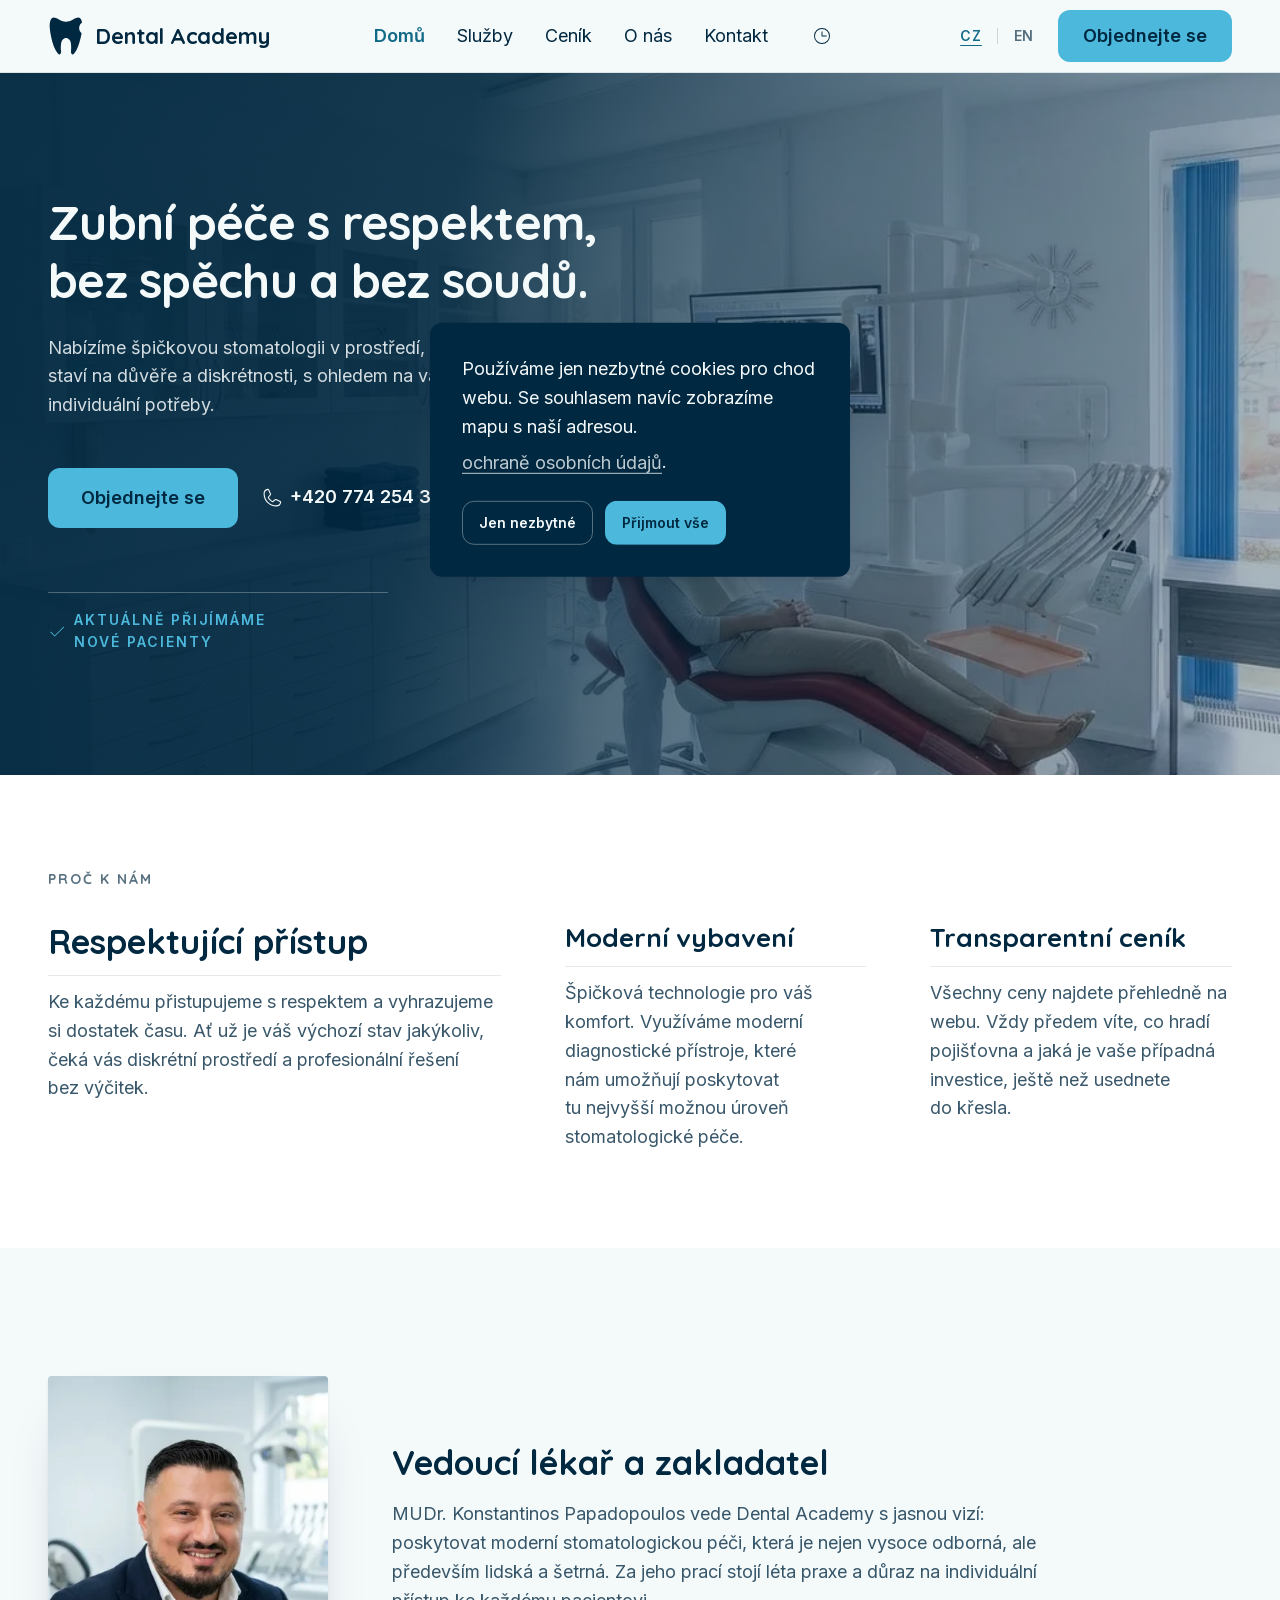
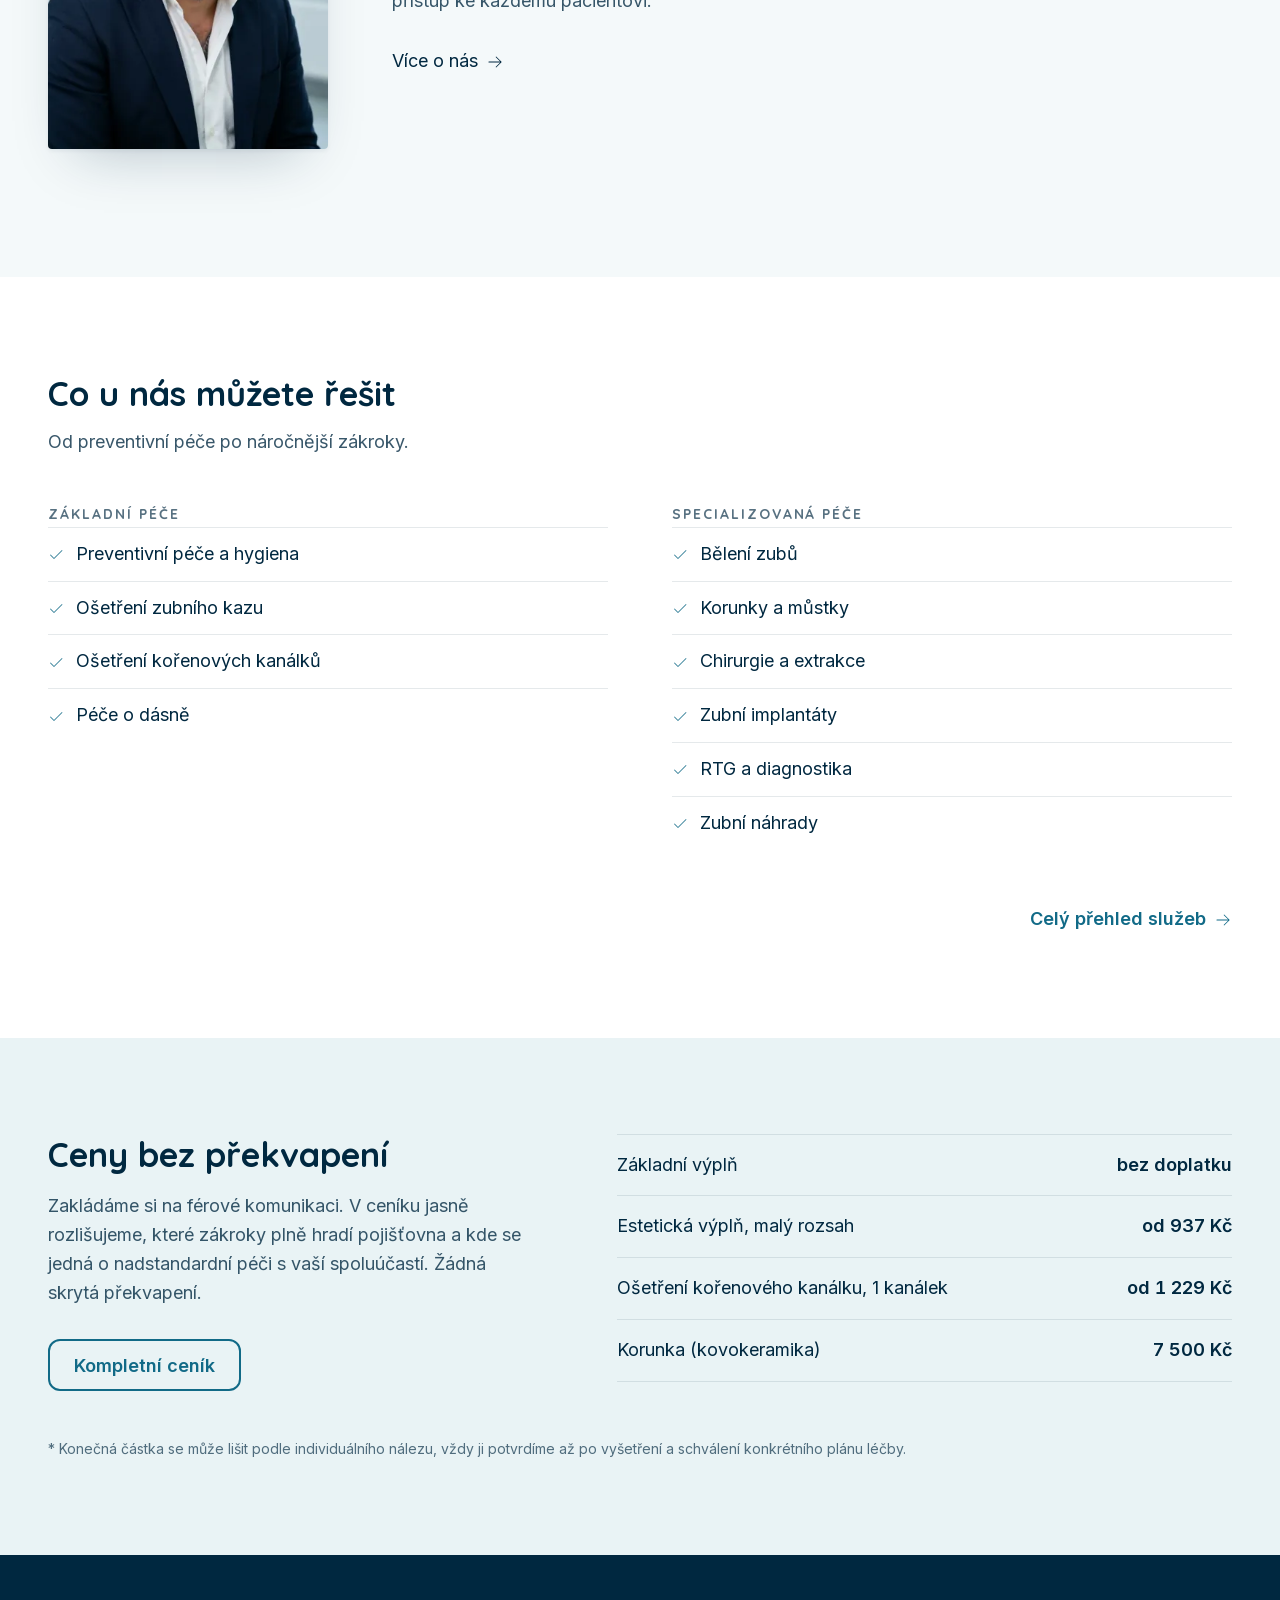
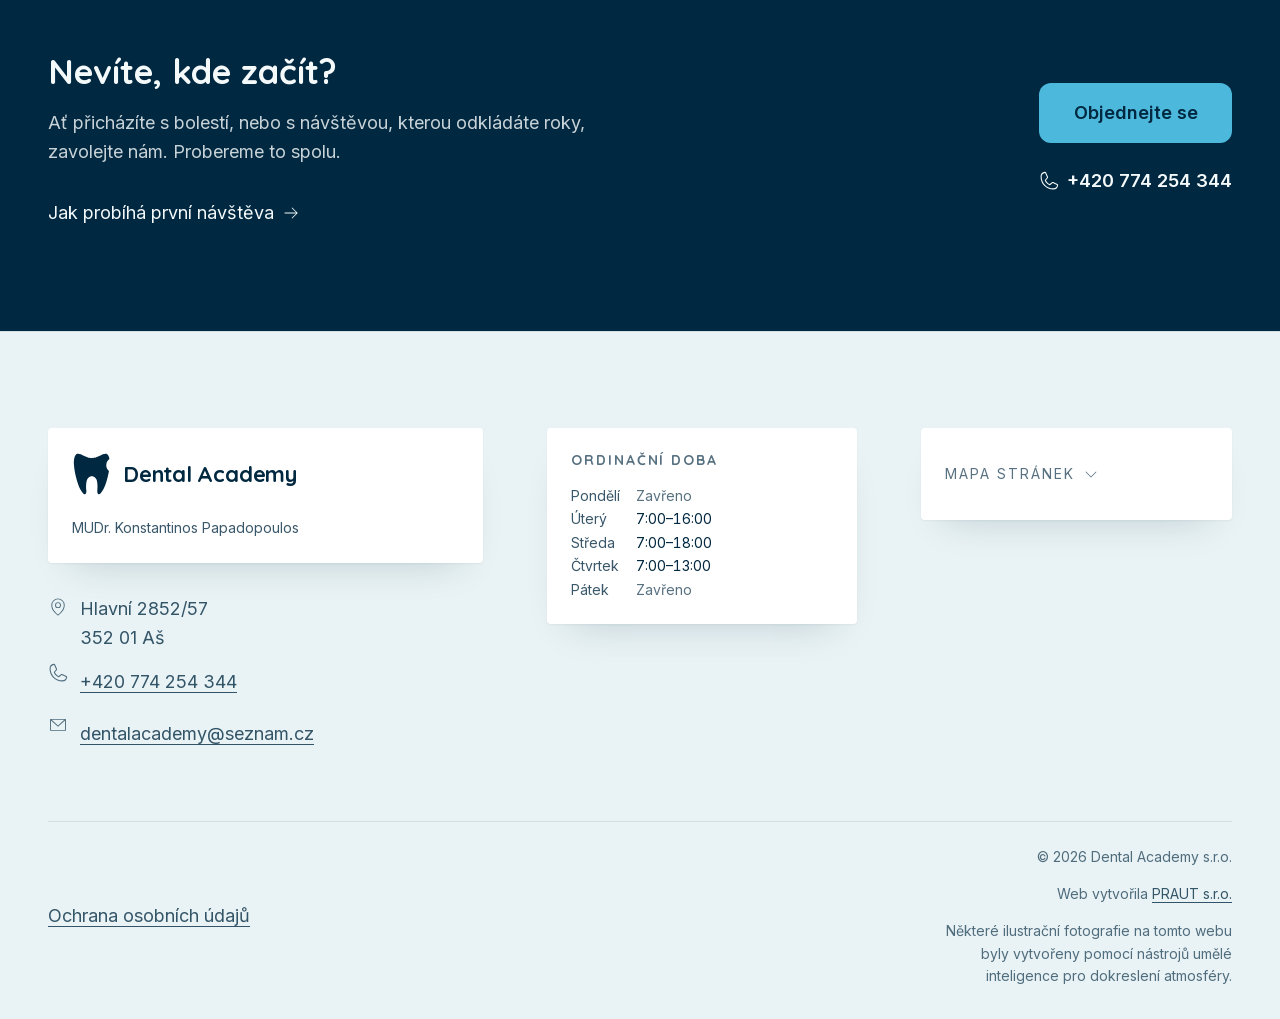
==== commit 442849f4: "Publish source 989412d: reduce critical network transfer" ====
--- a/index.html
+++ b/index.html
@@ -2,27 +2,27 @@
     <meta charset="utf-8">
     <title>Dental Academy, zubní ordinace v Aši</title>
     <base href="/">
-    <meta name="viewport" content="width=device-width, initial-scale=1"><link rel="preload" as="image" type="image/webp" href="img/mockup/hero-01-osetreni-mobile-800.webp" imagesrcset="img/mockup/hero-01-osetreni-mobile-480.webp 480w, img/mockup/hero-01-osetreni-mobile-800.webp 800w" imagesizes="100vw" media="(max-width: 767px)" fetchpriority="high"><link rel="preload" as="image" type="image/webp" href="img/mockup/hero-01-osetreni.webp" media="(min-width: 768px)" fetchpriority="high">
+    <meta name="viewport" content="width=device-width, initial-scale=1"><link rel="preload" as="image" type="image/webp" href="img/mockup/hero-01-osetreni-mobile-600.webp" imagesrcset="img/mockup/hero-01-osetreni-mobile-480.webp 480w, img/mockup/hero-01-osetreni-mobile-600.webp 600w" imagesizes="100vw" media="(max-width: 767px)" fetchpriority="high"><link rel="preload" as="image" type="image/webp" href="img/mockup/hero-01-osetreni.webp" media="(min-width: 768px)" fetchpriority="high">
     <link rel="icon" type="image/x-icon" href="favicon.ico">
     <link rel="apple-touch-icon" href="apple-touch-icon.png">
 
-  <style>@font-face{font-family:Quicksand;font-style:normal;font-weight:700;font-display:swap;src:url("./media/quicksand-700-latin-ext-6NGVI5PT.woff2") format("woff2");unicode-range:U+0100-02BA,U+02BD-02C5,U+02C7-02CC,U+02CE-02D7,U+02DD-02FF,U+0304,U+0308,U+0329,U+1D00-1DBF,U+1E00-1E9F,U+1EF2-1EFF,U+2020,U+20A0-20AB,U+20AD-20C0,U+2113,U+2C60-2C7F,U+A720-A7FF}@font-face{font-family:Quicksand;font-style:normal;font-weight:700;font-display:swap;src:url("./media/quicksand-700-latin-4WPKSEDT.woff2") format("woff2");unicode-range:U+0000-00FF,U+0131,U+0152-0153,U+02BB-02BC,U+02C6,U+02DA,U+02DC,U+0304,U+0308,U+0329,U+2000-206F,U+20AC,U+2122,U+2191,U+2193,U+2212,U+2215,U+FEFF,U+FFFD}@font-face{font-family:Inter;font-style:normal;font-weight:400;font-display:swap;src:url("./media/inter-400-latin-ext-optimized-HBEOM3ZE.woff2") format("woff2");unicode-range:U+0100-02BA,U+02BD-02C5,U+02C7-02CC,U+02CE-02D7,U+02DD-02FF,U+0304,U+0308,U+0329,U+1D00-1DBF,U+1E00-1E9F,U+1EF2-1EFF,U+2020,U+20A0-20AB,U+20AD-20C0,U+2113,U+2C60-2C7F,U+A720-A7FF}@font-face{font-family:Inter;font-style:normal;font-weight:400;font-display:swap;src:url("./media/inter-400-latin-optimized-JQOHKKYV.woff2") format("woff2");unicode-range:U+0000-00FF,U+0131,U+0152-0153,U+02BB-02BC,U+02C6,U+02DA,U+02DC,U+0304,U+0308,U+0329,U+2000-206F,U+20AC,U+2122,U+2191,U+2193,U+2212,U+2215,U+FEFF,U+FFFD}@font-face{font-family:Inter;font-style:normal;font-weight:600;font-display:swap;src:url("./media/inter-600-latin-ext-optimized-Y2ENNIO3.woff2") format("woff2");unicode-range:U+0100-02BA,U+02BD-02C5,U+02C7-02CC,U+02CE-02D7,U+02DD-02FF,U+0304,U+0308,U+0329,U+1D00-1DBF,U+1E00-1E9F,U+1EF2-1EFF,U+2020,U+20A0-20AB,U+20AD-20C0,U+2113,U+2C60-2C7F,U+A720-A7FF}@font-face{font-family:Inter;font-style:normal;font-weight:600;font-display:swap;src:url("./media/inter-600-latin-optimized-ZBZT6XRN.woff2") format("woff2");unicode-range:U+0000-00FF,U+0131,U+0152-0153,U+02BB-02BC,U+02C6,U+02DA,U+02DC,U+0304,U+0308,U+0329,U+2000-206F,U+20AC,U+2122,U+2191,U+2193,U+2212,U+2215,U+FEFF,U+FFFD}:root{--da-navy-900: #002840;--da-turquoise-500: #4cb8dc;--da-turquoise-700: #116a87;--da-purple-500: #8c5096;--da-ice-050: #f4f9fa;--da-ice-100: #e9f3f5;--da-white: #ffffff;--da-red-600: #a23b2e;--da-amber-700: #8f5700;--surface: var(--da-ice-050);--panel: var(--da-white);--panel-tint: var(--da-ice-100);--panel-dark: var(--da-navy-900);--ink: var(--da-navy-900);--ink-soft: rgb(0 40 64 / .78);--ink-faint: rgb(0 40 64 / .66);--ink-ghost: rgb(0 40 64 / .1);--ink-inverse: var(--da-ice-050);--accent: var(--da-turquoise-700);--accent-vivid: var(--da-turquoise-500);--rare: var(--da-purple-500);--border: rgb(0 40 64 / .16);--border-soft: rgb(0 40 64 / .1);--good: var(--da-turquoise-700);--bad: var(--da-red-600);--warn: var(--da-amber-700);--font-heading: "Quicksand", sans-serif;--font-body: "Inter", sans-serif;--text-h1: clamp(30px, 4.2vw, 48px);--text-h2: clamp(26px, 3vw, 34px);--text-h3: clamp(22px, 2.2vw, 26px);--text-body: 18px;--text-small: 14px;--leading-h1: 1.2;--leading-h2: 1.25;--leading-h3: 1.3;--leading-body: 1.6;--leading-small: 1.4;--tracking-kicker: .14em;--space-1: 4px;--space-2: 8px;--space-3: 12px;--space-4: 16px;--space-5: 24px;--space-6: 32px;--space-7: 48px;--space-8: 64px;--space-9: 96px;--space-10: 128px;--radius-surface: 4px;--radius-control: 12px;--shadow-sm: 0 1px 2px rgb(0 40 64 / .05), 0 20px 40px -24px rgb(0 40 64 / .22);--shadow-md: 0 2px 4px rgb(0 40 64 / .06), 0 28px 56px -28px rgb(0 40 64 / .28);--motion-fast: .15s;--motion-medium: .25s;--motion-slow: .4s;--motion-zoom: .7s;--motion-crossfade: 2s;--motion-hero-interval: 4s;--ease: cubic-bezier(.4, 0, .2, 1);--z-base: 0;--z-sticky: 100;--z-dropdown: 200;--z-overlay: 300;--z-cookie: 400;--container: 1200px;--container-wide: 1440px;--gutter: clamp(16px, 4vw, 48px);--tap-target-min: 44px;--focus-ring-width: 3px;--focus-ring-offset: 2px;--focus-ring-color: var(--da-turquoise-700)}*,*:before,*:after{box-sizing:border-box}*{margin:0}html{scroll-behavior:smooth;scroll-padding-top:var(--space-9);-webkit-text-size-adjust:100%}body{background:var(--surface);color:var(--ink);font-family:var(--font-body);font-size:var(--text-body);line-height:var(--leading-body);font-weight:400;-webkit-font-smoothing:antialiased;text-rendering:optimizeLegibility;min-height:100dvh}h1,h2,h3{font-family:var(--font-heading);font-weight:700;text-wrap:balance}h1{font-size:var(--text-h1);line-height:var(--leading-h1);letter-spacing:-.015em}h2{font-size:var(--text-h2);line-height:var(--leading-h2)}h3{font-size:var(--text-h3);line-height:var(--leading-h3)}p{text-wrap:pretty}a{color:var(--accent);text-underline-offset:.2em;transition:color var(--motion-fast) var(--ease)}img,picture,svg{display:block;max-width:100%}button{font:inherit;color:inherit}@media(prefers-reduced-motion:reduce){html{scroll-behavior:auto}*,*:before,*:after{animation-duration:.01ms!important;animation-iteration-count:1!important;transition-duration:.01ms!important;scroll-behavior:auto!important}}
-</style><link rel="stylesheet" href="styles-DKPDNEJH.css" media="print" onload="this.media='all'"><noscript><link rel="stylesheet" href="styles-DKPDNEJH.css"></noscript><style ng-app-id="ng">main[_ngcontent-ng-c197762682]{display:block;outline:none}</style><meta name="description" content="Zubní ordinace Dental Academy v Aši. MUDr. Konstantinos Papadopoulos nabízí moderní stomatologickou péči a přijímá nové pacienty."><meta name="robots" content="index, follow, max-image-preview:large"><meta property="og:title" content="Dental Academy, zubní ordinace v Aši"><meta property="og:description" content="Zubní ordinace Dental Academy v Aši. MUDr. Konstantinos Papadopoulos nabízí moderní stomatologickou péči a přijímá nové pacienty."><meta property="og:url" content="https://dentalacademyas.cz/"><meta property="og:type" content="website"><meta property="og:site_name" content="Dental Academy"><meta property="og:locale" content="cs_CZ"><meta property="og:image" content="https://dentalacademyas.cz/apple-touch-icon.png"><meta name="twitter:card" content="summary"><meta name="twitter:title" content="Dental Academy, zubní ordinace v Aši"><meta name="twitter:description" content="Zubní ordinace Dental Academy v Aši. MUDr. Konstantinos Papadopoulos nabízí moderní stomatologickou péči a přijímá nové pacienty."><style ng-app-id="ng">a[_ngcontent-ng-c2454751825]{position:absolute;z-index:var(--z-cookie);top:0;left:var(--space-4);transform:translateY(-120%);display:inline-flex;align-items:center;min-height:var(--tap-target-min);padding-inline:var(--space-5);background:var(--panel);color:var(--ink);border-radius:var(--radius-control);box-shadow:var(--shadow-md);text-decoration:none;font-weight:600;transition:transform var(--motion-fast) var(--ease)}a[_ngcontent-ng-c2454751825]:focus-visible{transform:translateY(var(--space-3))}</style><style ng-app-id="ng">header[_ngcontent-ng-c871143590]{position:sticky;top:0;z-index:var(--z-sticky);background:color-mix(in srgb,var(--surface) 88%,transparent);-webkit-backdrop-filter:blur(10px);backdrop-filter:blur(10px);border-bottom:1px solid var(--border-soft)}.bar[_ngcontent-ng-c871143590]{display:flex;align-items:center;justify-content:space-between;gap:var(--space-5);min-height:72px}.brand[_ngcontent-ng-c871143590]{display:inline-flex;color:var(--ink);text-decoration:none;flex:none}.desktop[_ngcontent-ng-c871143590]{display:none}nav.desktop[_ngcontent-ng-c871143590]   ul[_ngcontent-ng-c871143590]{list-style:none;padding:0;display:flex;align-items:center;gap:var(--space-6)}.hours[_ngcontent-ng-c871143590]{position:relative}.hours[_ngcontent-ng-c871143590]   summary[_ngcontent-ng-c871143590]{display:inline-flex;align-items:center;justify-content:center;min-width:var(--tap-target-min);min-height:var(--tap-target-min);color:var(--ink);cursor:pointer;list-style:none;transition:color var(--motion-fast) var(--ease)}.hours[_ngcontent-ng-c871143590]   summary[_ngcontent-ng-c871143590]::-webkit-details-marker{display:none}.hours[_ngcontent-ng-c871143590]   summary[_ngcontent-ng-c871143590]:hover, .hours[open][_ngcontent-ng-c871143590]   summary[_ngcontent-ng-c871143590]{color:var(--accent)}.hours-card[_ngcontent-ng-c871143590]{position:absolute;top:calc(100% + var(--space-3));right:0;z-index:var(--z-dropdown);padding:var(--space-4) var(--space-5);background:var(--panel);border-radius:var(--radius-surface);box-shadow:var(--shadow-md)}.hours-card[_ngcontent-ng-c871143590]   dl[_ngcontent-ng-c871143590]{margin:0;display:grid;grid-template-columns:auto 1fr;gap:var(--space-1) var(--space-4);font-size:var(--text-small);line-height:var(--leading-small);white-space:nowrap}.hours-card[_ngcontent-ng-c871143590]   dt[_ngcontent-ng-c871143590]{color:var(--ink-soft)}.hours-card[_ngcontent-ng-c871143590]   dd[_ngcontent-ng-c871143590]{margin:0;font-variant-numeric:tabular-nums}.hours-card[_ngcontent-ng-c871143590]   dd.closed[_ngcontent-ng-c871143590]{color:var(--ink-faint)}.actions[_ngcontent-ng-c871143590]{display:flex;align-items:center;gap:var(--space-3);flex:none}.burger[_ngcontent-ng-c871143590]{display:inline-flex;align-items:center;justify-content:center;min-width:var(--tap-target-min);min-height:var(--tap-target-min);background:transparent;border:0;border-radius:var(--radius-control);color:var(--ink);cursor:pointer;transition:background-color var(--motion-fast) var(--ease)}.burger[_ngcontent-ng-c871143590]:hover{background:var(--ink-ghost)}.cta[_ngcontent-ng-c871143590]{display:none}@media(min-width:480px){.cta[_ngcontent-ng-c871143590]{display:inline-flex}}@media(min-width:1280px){.desktop[_ngcontent-ng-c871143590]{display:inline-flex}.burger[_ngcontent-ng-c871143590]{display:none}}</style><style ng-app-id="ng">[_nghost-ng-c1360616720]{display:contents}.banner[_ngcontent-ng-c1360616720]{position:fixed;top:50%;left:50%;transform:translate(-50%,-50%);z-index:var(--z-cookie);width:calc(100% - var(--space-4) * 2);max-width:420px;display:grid;gap:var(--space-4);padding:var(--space-6);background:var(--panel-dark);border-radius:var(--radius-control);box-shadow:var(--shadow-md);--ink: var(--ink-inverse);--ink-soft: rgb(244 249 250 / .78);--border: rgb(244 249 250 / .35);--accent: var(--accent-vivid);color:var(--ink);animation:_ngcontent-ng-c1360616720_fade-in var(--motion-slow) var(--ease)}.actions[_ngcontent-ng-c1360616720]{display:flex;flex-wrap:wrap;gap:var(--space-3)}@keyframes _ngcontent-ng-c1360616720_fade-in{0%{opacity:0;transform:translate(-50%,-50%) scale(.96)}to{opacity:1;transform:translate(-50%,-50%) scale(1)}}</style><style ng-app-id="ng">[_nghost-ng-c3181076983]{display:block;width:min(100% - 2 * var(--gutter),var(--_max, var(--container)));margin-inline:auto}</style><style ng-app-id="ng">[_nghost-ng-c3826198548]{display:inline-flex;align-items:center;gap:var(--space-3);color:inherit}.mark[_ngcontent-ng-c3826198548]{height:max(32px,1px * var(--_size, 40));width:auto;aspect-ratio:103.21/116.48}.wordmark[_ngcontent-ng-c3826198548]{font-family:var(--font-heading);font-weight:700;font-size:clamp(18px,2vw,22px);line-height:1.1;letter-spacing:-.01em;white-space:nowrap}</style><style ng-app-id="ng">[_nghost-ng-c3883181231]{display:inline-flex;flex:none;color:inherit}svg[_ngcontent-ng-c3883181231]{width:calc(1px * var(--_size, 24));height:calc(1px * var(--_size, 24))}</style><style ng-app-id="ng">nav[_ngcontent-ng-c47568377]{display:inline-flex;align-items:center;gap:var(--space-1)}a[_ngcontent-ng-c47568377]{display:inline-flex;align-items:center;justify-content:center;min-width:var(--tap-target-min);min-height:var(--tap-target-min);color:var(--ink-faint);text-decoration:none;font-size:var(--text-small);font-weight:600;letter-spacing:.06em;border-radius:var(--radius-control);transition:color var(--motion-fast) var(--ease)}a[_ngcontent-ng-c47568377]:hover{color:var(--ink)}a.is-current[_ngcontent-ng-c47568377]{color:var(--accent);text-decoration:underline;text-underline-offset:.3em}.sep[_ngcontent-ng-c47568377]{width:1px;height:16px;background:var(--border)}.sr-only[_ngcontent-ng-c47568377]{position:absolute;width:1px;height:1px;padding:0;margin:-1px;overflow:hidden;clip-path:inset(50%);white-space:nowrap;border:0}</style><style ng-app-id="ng">[_nghost-ng-c1597601124]{display:inline-flex;align-items:center;justify-content:center;gap:var(--space-2);border-radius:var(--radius-control);border:1px solid transparent;font-family:var(--font-body);font-weight:600;line-height:1.2;text-align:center;text-decoration:none;cursor:pointer;max-width:100%;transition:background-color var(--motion-fast) var(--ease),border-color var(--motion-fast) var(--ease),color var(--motion-fast) var(--ease)}.size-sm[_nghost-ng-c1597601124]{min-height:var(--tap-target-min);padding-inline:var(--space-4);font-size:var(--text-small)}.size-md[_nghost-ng-c1597601124]{min-height:52px;padding-inline:var(--space-5);font-size:var(--text-body)}.size-lg[_nghost-ng-c1597601124]{min-height:60px;padding-inline:var(--space-6);font-size:var(--text-body)}.appearance-primary[_nghost-ng-c1597601124]{background:var(--accent-vivid);color:var(--da-navy-900)}.appearance-primary[_nghost-ng-c1597601124]:hover{background:var(--accent);color:var(--ink-inverse)}.appearance-secondary[_nghost-ng-c1597601124]{background:transparent;border-color:var(--border);color:var(--ink)}.appearance-secondary[_nghost-ng-c1597601124]:hover{border-color:var(--accent);color:var(--accent)}.appearance-ghost[_nghost-ng-c1597601124]{background:transparent;color:var(--accent);padding-inline:var(--space-3)}.appearance-ghost[_nghost-ng-c1597601124]:hover{background:var(--ink-ghost)}.is-full[_nghost-ng-c1597601124]{width:100%}.is-loading[_nghost-ng-c1597601124], [disabled][_nghost-ng-c1597601124]{opacity:.55;cursor:not-allowed;pointer-events:none}</style><style ng-app-id="ng">[_nghost-ng-c4016984144]{color:var(--accent);text-underline-offset:.2em;transition:color var(--motion-fast) var(--ease)}.variant-inline[_nghost-ng-c4016984144]{text-decoration:underline}.variant-inline[_nghost-ng-c4016984144]:hover{color:var(--ink)}.variant-nav[_nghost-ng-c4016984144]{color:var(--ink);text-decoration:none;display:inline-flex;align-items:center;min-height:var(--tap-target-min)}.variant-nav[_nghost-ng-c4016984144]:hover{color:var(--accent)}.variant-quiet[_nghost-ng-c4016984144]{color:var(--ink-soft);text-decoration:underline;text-decoration-color:currentColor;display:inline-flex;align-items:center;min-height:var(--tap-target-min)}.variant-quiet[_nghost-ng-c4016984144]:hover{color:var(--ink)}.is-active[_nghost-ng-c4016984144]{color:var(--accent);font-weight:700}</style><style ng-app-id="ng">footer[_ngcontent-ng-c554018717]{background:var(--panel-tint);border-top:1px solid var(--border-soft);padding-block:var(--space-9) var(--space-6)}.grid[_ngcontent-ng-c554018717]{display:grid;gap:var(--space-8);grid-template-columns:1fr;align-items:start}@media(min-width:480px){.grid[_ngcontent-ng-c554018717]{grid-template-columns:1.4fr 1fr 1fr}}h2[_ngcontent-ng-c554018717]{font-size:var(--text-small);letter-spacing:var(--tracking-kicker);text-transform:uppercase;color:var(--ink-faint);margin-bottom:var(--space-4)}.card[_ngcontent-ng-c554018717]{padding:var(--space-5);background:var(--panel);border-radius:var(--radius-surface);box-shadow:var(--shadow-sm)}.doctor[_ngcontent-ng-c554018717]{margin-top:var(--space-3);color:var(--ink-soft);font-size:var(--text-small)}.contact[_ngcontent-ng-c554018717], .links[_ngcontent-ng-c554018717]{list-style:none;padding:0;display:grid;gap:var(--space-2)}.contact[_ngcontent-ng-c554018717]{margin-top:var(--space-6)}.contact[_ngcontent-ng-c554018717]   li[_ngcontent-ng-c554018717]{display:grid;grid-template-columns:auto 1fr;gap:var(--space-3);align-items:start;color:var(--ink-soft)}.contact[_ngcontent-ng-c554018717]   da-icon[_ngcontent-ng-c554018717]{margin-top:2px;color:var(--ink-faint)}.hours[_ngcontent-ng-c554018717]{margin:0;display:grid;grid-template-columns:auto 1fr;gap:var(--space-1) var(--space-4);font-size:var(--text-small);line-height:var(--leading-small)}.hours[_ngcontent-ng-c554018717]   dt[_ngcontent-ng-c554018717]{color:var(--ink-soft)}.hours[_ngcontent-ng-c554018717]   dd[_ngcontent-ng-c554018717]{margin:0;font-variant-numeric:tabular-nums}.hours[_ngcontent-ng-c554018717]   dd.closed[_ngcontent-ng-c554018717]{color:var(--ink-faint)}.sitemap[_ngcontent-ng-c554018717]   summary[_ngcontent-ng-c554018717]{display:inline-flex;align-items:center;gap:var(--space-2);min-height:var(--tap-target-min);font-size:var(--text-small);letter-spacing:var(--tracking-kicker);text-transform:uppercase;color:var(--ink-faint);cursor:pointer;list-style:none}.sitemap[_ngcontent-ng-c554018717]   summary[_ngcontent-ng-c554018717]::-webkit-details-marker{display:none}.sitemap[_ngcontent-ng-c554018717]   summary[_ngcontent-ng-c554018717]   da-icon[_ngcontent-ng-c554018717]{transition:transform var(--motion-fast) var(--ease)}.sitemap[open][_ngcontent-ng-c554018717]   summary[_ngcontent-ng-c554018717]{color:var(--accent)}.sitemap[open][_ngcontent-ng-c554018717]   summary[_ngcontent-ng-c554018717]   da-icon[_ngcontent-ng-c554018717]{transform:rotate(180deg)}.sitemap[_ngcontent-ng-c554018717]   .links[_ngcontent-ng-c554018717]{margin-top:var(--space-4)}.bottom[_ngcontent-ng-c554018717]{margin-top:var(--space-8);padding-top:var(--space-5);border-top:1px solid var(--border-soft);display:flex;flex-direction:column;gap:var(--space-3)}@media(min-width:768px){.bottom[_ngcontent-ng-c554018717]{flex-direction:row;align-items:center;justify-content:space-between}}.legal[_ngcontent-ng-c554018717]{list-style:none;padding:0;display:flex;flex-wrap:wrap;gap:var(--space-5)}.fine-print[_ngcontent-ng-c554018717]{display:flex;flex-direction:column;gap:var(--space-1)}@media(min-width:768px){.fine-print[_ngcontent-ng-c554018717]{align-items:flex-end;text-align:right}}.copyright[_ngcontent-ng-c554018717], .credit[_ngcontent-ng-c554018717]{font-size:var(--text-small);color:var(--ink-faint);white-space:nowrap}.ai-note[_ngcontent-ng-c554018717]{font-size:var(--text-small);color:var(--ink-faint);max-width:32ch}@media(min-width:768px){.ai-note[_ngcontent-ng-c554018717]{text-align:right}}</style><style ng-app-id="ng">.about-teaser[_ngcontent-ng-c872885681]{display:grid;gap:var(--space-6)}@media(min-width:480px){.about-teaser[_ngcontent-ng-c872885681]{grid-template-columns:280px 1fr;align-items:center;gap:var(--space-8)}}.photo[_ngcontent-ng-c872885681]{aspect-ratio:3/4;overflow:hidden;border-radius:var(--radius-surface);box-shadow:var(--shadow-md)}.photo[_ngcontent-ng-c872885681]   img[_ngcontent-ng-c872885681]{width:100%;height:100%;object-fit:cover;transition:transform var(--motion-zoom) var(--ease)}.photo[_ngcontent-ng-c872885681]:hover   img[_ngcontent-ng-c872885681]{transform:scale(1.04)}.about-teaser[_ngcontent-ng-c872885681]   .text[_ngcontent-ng-c872885681]{max-width:60ch}.about-teaser[_ngcontent-ng-c872885681]   .text[_ngcontent-ng-c872885681]   p[_ngcontent-ng-c872885681]{margin-top:var(--space-4);color:var(--ink-soft)}.about-teaser[_ngcontent-ng-c872885681]   .text[_ngcontent-ng-c872885681]   a[_ngcontent-ng-c872885681]{margin-top:var(--space-5);display:inline-flex;gap:var(--space-2)}.services-head[_ngcontent-ng-c872885681]{margin-bottom:var(--space-7)}.services-head[_ngcontent-ng-c872885681]   p[_ngcontent-ng-c872885681]{margin-top:var(--space-3);color:var(--ink-soft)}.services-groups[_ngcontent-ng-c872885681]{display:grid;gap:var(--space-7);margin-bottom:var(--space-7)}@media(min-width:768px){.services-groups[_ngcontent-ng-c872885681]{grid-template-columns:1fr 1fr;gap:var(--space-8)}}.group[_ngcontent-ng-c872885681]   h3[_ngcontent-ng-c872885681]{font-size:var(--text-small);letter-spacing:var(--tracking-kicker);text-transform:uppercase;color:var(--ink-faint);margin-bottom:var(--space-1)}.group[_ngcontent-ng-c872885681]   ul[_ngcontent-ng-c872885681]{list-style:none;padding:0;margin:0}.group[_ngcontent-ng-c872885681]   li[_ngcontent-ng-c872885681]{display:flex;align-items:center;gap:var(--space-3);padding-block:var(--space-3);border-top:1px solid var(--border-soft);color:var(--ink)}.group[_ngcontent-ng-c872885681]   li[_ngcontent-ng-c872885681]   da-icon[_ngcontent-ng-c872885681]{flex-shrink:0;color:var(--accent)}.services-link-row[_ngcontent-ng-c872885681]{display:flex;justify-content:flex-end}.services-link[_ngcontent-ng-c872885681]{gap:var(--space-2);color:var(--accent);font-weight:600}.services-link[_ngcontent-ng-c872885681]:hover{color:var(--ink)}</style><style ng-app-id="ng">.hero[_ngcontent-ng-c1433052263]{position:relative;display:flex;align-items:center;min-height:min(78vh,720px);padding-block:var(--space-9);background:var(--panel-dark);color:var(--ink-inverse);overflow:hidden}.media[_ngcontent-ng-c1433052263]{position:absolute;inset:0;z-index:0}.media[_ngcontent-ng-c1433052263]   img[_ngcontent-ng-c1433052263]{position:absolute;inset:0;width:100%;height:100%;object-fit:cover;opacity:0;transition:none}.media.is-rotating[_ngcontent-ng-c1433052263]   img[_ngcontent-ng-c1433052263]{transition:opacity var(--motion-crossfade) var(--ease)}.media[_ngcontent-ng-c1433052263]   img.is-active[_ngcontent-ng-c1433052263]{opacity:1}.placeholder[_ngcontent-ng-c1433052263]{position:absolute;inset:0;display:grid;place-items:center;background:repeating-linear-gradient(45deg,rgba(244,249,250,.03) 0 12px,transparent 12px 24px),var(--panel-dark)}.placeholder[_ngcontent-ng-c1433052263]   span[_ngcontent-ng-c1433052263]{font-size:var(--text-small);letter-spacing:var(--tracking-kicker);text-transform:uppercase;color:#f4f9fa61;text-align:center;padding-inline:var(--space-5)}.hero[_ngcontent-ng-c1433052263]:after{content:"";position:absolute;inset:0;z-index:1;background:linear-gradient(100deg,#002840f0,#002840e6 34%,#0028408c 62%,#0028404d)}da-container[_ngcontent-ng-c1433052263]{position:relative;z-index:2}.content[_ngcontent-ng-c1433052263]   h1[_ngcontent-ng-c1433052263]{max-width:620px;text-wrap:balance}.lede[_ngcontent-ng-c1433052263]{margin-top:var(--space-5);max-width:34ch;color:#f4f9fadb}@media(min-width:1024px){.lede[_ngcontent-ng-c1433052263]{max-width:40ch}}.actions[_ngcontent-ng-c1433052263]{margin-top:var(--space-7);display:flex;flex-wrap:wrap;align-items:center;gap:var(--space-5)}.phone[_ngcontent-ng-c1433052263]{display:inline-flex;align-items:center;gap:var(--space-2);min-height:var(--tap-target-min);color:var(--ink-inverse);text-decoration:none;font-weight:600;transition:color var(--motion-fast) var(--ease)}.phone[_ngcontent-ng-c1433052263]:hover{color:var(--accent-vivid)}</style><style ng-app-id="ng">.layout[_ngcontent-ng-c4271296847]{display:block}.intro[_ngcontent-ng-c4271296847]{margin-bottom:var(--space-6)}.intro[_ngcontent-ng-c4271296847]   h2[_ngcontent-ng-c4271296847]{font-size:var(--text-small);letter-spacing:var(--tracking-kicker);text-transform:uppercase;color:var(--ink-faint)}.items[_ngcontent-ng-c4271296847]{list-style:none;padding:0;margin:0;display:flex;flex-direction:column;gap:var(--space-6)}@media(min-width:768px){.items[_ngcontent-ng-c4271296847]{flex-direction:row;align-items:flex-start;gap:var(--space-8)}}.items[_ngcontent-ng-c4271296847]   li[_ngcontent-ng-c4271296847]{padding-top:var(--space-5);border-top:1px solid var(--border-soft)}.items[_ngcontent-ng-c4271296847]   li.is-lead[_ngcontent-ng-c4271296847]{flex:1.5 1 0%}.items[_ngcontent-ng-c4271296847]   li[_ngcontent-ng-c4271296847]:not(.is-lead){flex:1 1 0%}@media(min-width:768px){.items[_ngcontent-ng-c4271296847]   li[_ngcontent-ng-c4271296847]{border-top:0;padding-top:0}}.items[_ngcontent-ng-c4271296847]   li.is-lead[_ngcontent-ng-c4271296847]   h3[_ngcontent-ng-c4271296847]{font-size:var(--text-h2);line-height:var(--leading-h2)}.items[_ngcontent-ng-c4271296847]   li.is-lead[_ngcontent-ng-c4271296847]   p[_ngcontent-ng-c4271296847]{max-width:54ch;font-size:var(--text-body)}.items[_ngcontent-ng-c4271296847]   h3[_ngcontent-ng-c4271296847]{padding-bottom:var(--space-3);margin-bottom:var(--space-3);border-bottom:1px solid var(--border-soft);text-wrap:balance}.items[_ngcontent-ng-c4271296847]   p[_ngcontent-ng-c4271296847]{color:var(--ink-soft);max-width:46ch;text-wrap:pretty}</style><style ng-app-id="ng">[_nghost-ng-c2319155291]{display:block}.tone-surface[_nghost-ng-c2319155291]{background:var(--surface)}.tone-panel[_nghost-ng-c2319155291]{background:var(--panel)}.tone-tint[_nghost-ng-c2319155291]{background:var(--panel-tint)}.tone-dark[_nghost-ng-c2319155291]{background:var(--panel-dark);--ink: var(--ink-inverse);--ink-soft: rgb(244 249 250 / .78);--ink-faint: rgb(244 249 250 / .62);--ink-ghost: rgb(244 249 250 / .12);--border: rgb(244 249 250 / .35);--border-soft: rgb(244 249 250 / .18);--accent: var(--accent-vivid);color:var(--ink)}.spacing-tight[_nghost-ng-c2319155291]{padding-block:var(--space-7)}.spacing-normal[_nghost-ng-c2319155291]{padding-block:var(--space-9)}.spacing-loose[_nghost-ng-c2319155291]{padding-block:var(--space-10)}</style><style ng-app-id="ng">[_nghost-ng-c3303436296]{display:block}.accepting[_ngcontent-ng-c3303436296]{display:inline-flex;align-items:center;gap:var(--space-2);margin-top:var(--space-8);padding-top:var(--space-4);border-top:1px solid rgba(244,249,250,.28);font-size:var(--text-small);font-weight:700;letter-spacing:var(--tracking-kicker);text-transform:uppercase;color:var(--accent-vivid);max-width:34ch;animation:_ngcontent-ng-c3303436296_accepting-pulse 2.4s ease-in-out infinite}@keyframes _ngcontent-ng-c3303436296_accepting-pulse{0%,to{opacity:1}50%{opacity:.55}}@media(prefers-reduced-motion:reduce){.accepting[_ngcontent-ng-c3303436296]{animation:none}}</style><link rel="canonical" href="https://dentalacademyas.cz/"><link rel="alternate" href="https://dentalacademyas.cz/" hreflang="cs"><link rel="alternate" href="https://dentalacademyas.cz/en/" hreflang="en"><link rel="alternate" href="https://dentalacademyas.cz/" hreflang="x-default"><script id="clinic-schema" type="application/ld+json">{"@context":"https://schema.org","@type":"Dentist","@id":"https://dentalacademyas.cz/#clinic","name":"Dental Academy s.r.o.","url":"https://dentalacademyas.cz/","telephone":"+420 774 254 344","email":"dentalacademy@seznam.cz","address":{"@type":"PostalAddress","streetAddress":"Hlavní 2852/57","addressLocality":"Aš","postalCode":"352 01","addressCountry":"CZ"},"openingHoursSpecification":[{"@type":"OpeningHoursSpecification","dayOfWeek":"Tuesday","opens":"07:00","closes":"16:00"},{"@type":"OpeningHoursSpecification","dayOfWeek":"Wednesday","opens":"07:00","closes":"18:00"},{"@type":"OpeningHoursSpecification","dayOfWeek":"Thursday","opens":"07:00","closes":"13:00"}]}</script><style ng-app-id="ng">.layout[_ngcontent-ng-c2683849791]{display:grid;gap:var(--space-7)}@media(min-width:1024px){.layout[_ngcontent-ng-c2683849791]{grid-template-columns:1fr 1.3fr;gap:var(--space-9);align-items:start}}.intro[_ngcontent-ng-c2683849791]   p[_ngcontent-ng-c2683849791]{margin-block:var(--space-4) var(--space-6);color:var(--ink-soft);max-width:46ch}.cta[_ngcontent-ng-c2683849791]{border-width:2px;border-color:var(--accent);color:var(--accent)}.cta[_ngcontent-ng-c2683849791]:hover{background:var(--accent);color:var(--ink-inverse)}.note[_ngcontent-ng-c2683849791]{margin-top:var(--space-7);color:var(--ink-faint);font-size:var(--text-small);line-height:var(--leading-small)}.warning[_ngcontent-ng-c2683849791]{margin-bottom:var(--space-5);padding:var(--space-4);background:var(--panel);border-left:3px solid var(--warn);border-radius:var(--radius-surface);font-size:var(--text-small);line-height:var(--leading-small);color:var(--ink-soft)}.warning[_ngcontent-ng-c2683849791]   strong[_ngcontent-ng-c2683849791]{color:var(--warn)}ul[_ngcontent-ng-c2683849791]{list-style:none;padding:0;margin:0}li[_ngcontent-ng-c2683849791]{display:grid;grid-template-columns:1fr auto;align-items:baseline;gap:var(--space-3);padding-block:var(--space-4);border-bottom:1px solid var(--border-soft)}li[_ngcontent-ng-c2683849791]:first-child{border-top:1px solid var(--border-soft)}.price[_ngcontent-ng-c2683849791]{text-align:right;white-space:nowrap;font-weight:600;font-variant-numeric:tabular-nums;color:var(--ink)}</style><style ng-app-id="ng">.layout[_ngcontent-ng-c3161794181]{display:grid;gap:var(--space-7)}@media(min-width:1024px){.layout[_ngcontent-ng-c3161794181]{grid-template-columns:1.4fr auto;gap:var(--space-9);align-items:center}}p[_ngcontent-ng-c3161794181]{margin-top:var(--space-4);max-width:52ch;color:#f4f9fad1}.reassurance[_ngcontent-ng-c3161794181]{margin-top:var(--space-5);gap:var(--space-2)}.actions[_ngcontent-ng-c3161794181]{display:flex;flex-wrap:wrap;align-items:center;gap:var(--space-5)}@media(min-width:1024px){.actions[_ngcontent-ng-c3161794181]{flex-direction:column;align-items:stretch;gap:var(--space-4)}}.phone[_ngcontent-ng-c3161794181]{display:inline-flex;align-items:center;justify-content:center;gap:var(--space-2);min-height:var(--tap-target-min);color:var(--ink-inverse);text-decoration:none;font-weight:600;transition:color var(--motion-fast) var(--ease)}.phone[_ngcontent-ng-c3161794181]:hover{color:var(--accent-vivid)}</style></head>
+  <style>@font-face{font-family:Quicksand;font-style:normal;font-weight:700;font-display:swap;src:url("./media/quicksand-700-latin-ext-optimized-O6MUIEZ3.woff2") format("woff2");unicode-range:U+0100-02BA,U+02BD-02C5,U+02C7-02CC,U+02CE-02D7,U+02DD-02FF,U+0304,U+0308,U+0329,U+1D00-1DBF,U+1E00-1E9F,U+1EF2-1EFF,U+2020,U+20A0-20AB,U+20AD-20C0,U+2113,U+2C60-2C7F,U+A720-A7FF}@font-face{font-family:Quicksand;font-style:normal;font-weight:700;font-display:swap;src:url("./media/quicksand-700-latin-optimized-QVDMFVZS.woff2") format("woff2");unicode-range:U+0000-00FF,U+0131,U+0152-0153,U+02BB-02BC,U+02C6,U+02DA,U+02DC,U+0304,U+0308,U+0329,U+2000-206F,U+20AC,U+2122,U+2191,U+2193,U+2212,U+2215,U+FEFF,U+FFFD}@font-face{font-family:Inter;font-style:normal;font-weight:400;font-display:swap;src:url("./media/inter-400-latin-ext-optimized-43ESOUTK.woff2") format("woff2");unicode-range:U+0100-02BA,U+02BD-02C5,U+02C7-02CC,U+02CE-02D7,U+02DD-02FF,U+0304,U+0308,U+0329,U+1D00-1DBF,U+1E00-1E9F,U+1EF2-1EFF,U+2020,U+20A0-20AB,U+20AD-20C0,U+2113,U+2C60-2C7F,U+A720-A7FF}@font-face{font-family:Inter;font-style:normal;font-weight:400;font-display:swap;src:url("./media/inter-400-latin-optimized-SEBSPGC4.woff2") format("woff2");unicode-range:U+0000-00FF,U+0131,U+0152-0153,U+02BB-02BC,U+02C6,U+02DA,U+02DC,U+0304,U+0308,U+0329,U+2000-206F,U+20AC,U+2122,U+2191,U+2193,U+2212,U+2215,U+FEFF,U+FFFD}@font-face{font-family:Inter;font-style:normal;font-weight:600;font-display:swap;src:url("./media/inter-600-latin-ext-optimized-PHTYKVMK.woff2") format("woff2");unicode-range:U+0100-02BA,U+02BD-02C5,U+02C7-02CC,U+02CE-02D7,U+02DD-02FF,U+0304,U+0308,U+0329,U+1D00-1DBF,U+1E00-1E9F,U+1EF2-1EFF,U+2020,U+20A0-20AB,U+20AD-20C0,U+2113,U+2C60-2C7F,U+A720-A7FF}@font-face{font-family:Inter;font-style:normal;font-weight:600;font-display:swap;src:url("./media/inter-600-latin-optimized-3DX67WTJ.woff2") format("woff2");unicode-range:U+0000-00FF,U+0131,U+0152-0153,U+02BB-02BC,U+02C6,U+02DA,U+02DC,U+0304,U+0308,U+0329,U+2000-206F,U+20AC,U+2122,U+2191,U+2193,U+2212,U+2215,U+FEFF,U+FFFD}:root{--da-navy-900: #002840;--da-turquoise-500: #4cb8dc;--da-turquoise-700: #116a87;--da-purple-500: #8c5096;--da-ice-050: #f4f9fa;--da-ice-100: #e9f3f5;--da-white: #ffffff;--da-red-600: #a23b2e;--da-amber-700: #8f5700;--surface: var(--da-ice-050);--panel: var(--da-white);--panel-tint: var(--da-ice-100);--panel-dark: var(--da-navy-900);--ink: var(--da-navy-900);--ink-soft: rgb(0 40 64 / .78);--ink-faint: rgb(0 40 64 / .66);--ink-ghost: rgb(0 40 64 / .1);--ink-inverse: var(--da-ice-050);--accent: var(--da-turquoise-700);--accent-vivid: var(--da-turquoise-500);--rare: var(--da-purple-500);--border: rgb(0 40 64 / .16);--border-soft: rgb(0 40 64 / .1);--good: var(--da-turquoise-700);--bad: var(--da-red-600);--warn: var(--da-amber-700);--font-heading: "Quicksand", sans-serif;--font-body: "Inter", sans-serif;--text-h1: clamp(30px, 4.2vw, 48px);--text-h2: clamp(26px, 3vw, 34px);--text-h3: clamp(22px, 2.2vw, 26px);--text-body: 18px;--text-small: 14px;--leading-h1: 1.2;--leading-h2: 1.25;--leading-h3: 1.3;--leading-body: 1.6;--leading-small: 1.4;--tracking-kicker: .14em;--space-1: 4px;--space-2: 8px;--space-3: 12px;--space-4: 16px;--space-5: 24px;--space-6: 32px;--space-7: 48px;--space-8: 64px;--space-9: 96px;--space-10: 128px;--radius-surface: 4px;--radius-control: 12px;--shadow-sm: 0 1px 2px rgb(0 40 64 / .05), 0 20px 40px -24px rgb(0 40 64 / .22);--shadow-md: 0 2px 4px rgb(0 40 64 / .06), 0 28px 56px -28px rgb(0 40 64 / .28);--motion-fast: .15s;--motion-medium: .25s;--motion-slow: .4s;--motion-zoom: .7s;--motion-crossfade: 2s;--motion-hero-interval: 4s;--ease: cubic-bezier(.4, 0, .2, 1);--z-base: 0;--z-sticky: 100;--z-dropdown: 200;--z-overlay: 300;--z-cookie: 400;--container: 1200px;--container-wide: 1440px;--gutter: clamp(16px, 4vw, 48px);--tap-target-min: 44px;--focus-ring-width: 3px;--focus-ring-offset: 2px;--focus-ring-color: var(--da-turquoise-700)}*,*:before,*:after{box-sizing:border-box}*{margin:0}html{scroll-behavior:smooth;scroll-padding-top:var(--space-9);-webkit-text-size-adjust:100%}body{background:var(--surface);color:var(--ink);font-family:var(--font-body);font-size:var(--text-body);line-height:var(--leading-body);font-weight:400;-webkit-font-smoothing:antialiased;text-rendering:optimizeLegibility;min-height:100dvh}h1,h2,h3{font-family:var(--font-heading);font-weight:700;text-wrap:balance}h1{font-size:var(--text-h1);line-height:var(--leading-h1);letter-spacing:-.015em}h2{font-size:var(--text-h2);line-height:var(--leading-h2)}h3{font-size:var(--text-h3);line-height:var(--leading-h3)}p{text-wrap:pretty}a{color:var(--accent);text-underline-offset:.2em;transition:color var(--motion-fast) var(--ease)}img,picture,svg{display:block;max-width:100%}button{font:inherit;color:inherit}@media(prefers-reduced-motion:reduce){html{scroll-behavior:auto}*,*:before,*:after{animation-duration:.01ms!important;animation-iteration-count:1!important;transition-duration:.01ms!important;scroll-behavior:auto!important}}
+</style><link rel="stylesheet" href="styles-Z6CKCNIZ.css" media="print" onload="this.media='all'"><noscript><link rel="stylesheet" href="styles-Z6CKCNIZ.css"></noscript><style ng-app-id="ng">main[_ngcontent-ng-c197762682]{display:block;outline:none}</style><meta name="description" content="Zubní ordinace Dental Academy v Aši. MUDr. Konstantinos Papadopoulos nabízí moderní stomatologickou péči a přijímá nové pacienty."><meta name="robots" content="index, follow, max-image-preview:large"><meta property="og:title" content="Dental Academy, zubní ordinace v Aši"><meta property="og:description" content="Zubní ordinace Dental Academy v Aši. MUDr. Konstantinos Papadopoulos nabízí moderní stomatologickou péči a přijímá nové pacienty."><meta property="og:url" content="https://dentalacademyas.cz/"><meta property="og:type" content="website"><meta property="og:site_name" content="Dental Academy"><meta property="og:locale" content="cs_CZ"><meta property="og:image" content="https://dentalacademyas.cz/apple-touch-icon.png"><meta name="twitter:card" content="summary"><meta name="twitter:title" content="Dental Academy, zubní ordinace v Aši"><meta name="twitter:description" content="Zubní ordinace Dental Academy v Aši. MUDr. Konstantinos Papadopoulos nabízí moderní stomatologickou péči a přijímá nové pacienty."><style ng-app-id="ng">a[_ngcontent-ng-c2454751825]{position:absolute;z-index:var(--z-cookie);top:0;left:var(--space-4);transform:translateY(-120%);display:inline-flex;align-items:center;min-height:var(--tap-target-min);padding-inline:var(--space-5);background:var(--panel);color:var(--ink);border-radius:var(--radius-control);box-shadow:var(--shadow-md);text-decoration:none;font-weight:600;transition:transform var(--motion-fast) var(--ease)}a[_ngcontent-ng-c2454751825]:focus-visible{transform:translateY(var(--space-3))}</style><style ng-app-id="ng">header[_ngcontent-ng-c871143590]{position:sticky;top:0;z-index:var(--z-sticky);background:color-mix(in srgb,var(--surface) 88%,transparent);-webkit-backdrop-filter:blur(10px);backdrop-filter:blur(10px);border-bottom:1px solid var(--border-soft)}.bar[_ngcontent-ng-c871143590]{display:flex;align-items:center;justify-content:space-between;gap:var(--space-5);min-height:72px}.brand[_ngcontent-ng-c871143590]{display:inline-flex;color:var(--ink);text-decoration:none;flex:none}.desktop[_ngcontent-ng-c871143590]{display:none}nav.desktop[_ngcontent-ng-c871143590]   ul[_ngcontent-ng-c871143590]{list-style:none;padding:0;display:flex;align-items:center;gap:var(--space-6)}.hours[_ngcontent-ng-c871143590]{position:relative}.hours[_ngcontent-ng-c871143590]   summary[_ngcontent-ng-c871143590]{display:inline-flex;align-items:center;justify-content:center;min-width:var(--tap-target-min);min-height:var(--tap-target-min);color:var(--ink);cursor:pointer;list-style:none;transition:color var(--motion-fast) var(--ease)}.hours[_ngcontent-ng-c871143590]   summary[_ngcontent-ng-c871143590]::-webkit-details-marker{display:none}.hours[_ngcontent-ng-c871143590]   summary[_ngcontent-ng-c871143590]:hover, .hours[open][_ngcontent-ng-c871143590]   summary[_ngcontent-ng-c871143590]{color:var(--accent)}.hours-card[_ngcontent-ng-c871143590]{position:absolute;top:calc(100% + var(--space-3));right:0;z-index:var(--z-dropdown);padding:var(--space-4) var(--space-5);background:var(--panel);border-radius:var(--radius-surface);box-shadow:var(--shadow-md)}.hours-card[_ngcontent-ng-c871143590]   dl[_ngcontent-ng-c871143590]{margin:0;display:grid;grid-template-columns:auto 1fr;gap:var(--space-1) var(--space-4);font-size:var(--text-small);line-height:var(--leading-small);white-space:nowrap}.hours-card[_ngcontent-ng-c871143590]   dt[_ngcontent-ng-c871143590]{color:var(--ink-soft)}.hours-card[_ngcontent-ng-c871143590]   dd[_ngcontent-ng-c871143590]{margin:0;font-variant-numeric:tabular-nums}.hours-card[_ngcontent-ng-c871143590]   dd.closed[_ngcontent-ng-c871143590]{color:var(--ink-faint)}.actions[_ngcontent-ng-c871143590]{display:flex;align-items:center;gap:var(--space-3);flex:none}.burger[_ngcontent-ng-c871143590]{display:inline-flex;align-items:center;justify-content:center;min-width:var(--tap-target-min);min-height:var(--tap-target-min);background:transparent;border:0;border-radius:var(--radius-control);color:var(--ink);cursor:pointer;transition:background-color var(--motion-fast) var(--ease)}.burger[_ngcontent-ng-c871143590]:hover{background:var(--ink-ghost)}.cta[_ngcontent-ng-c871143590]{display:none}@media(min-width:480px){.cta[_ngcontent-ng-c871143590]{display:inline-flex}}@media(min-width:1280px){.desktop[_ngcontent-ng-c871143590]{display:inline-flex}.burger[_ngcontent-ng-c871143590]{display:none}}</style><style ng-app-id="ng">[_nghost-ng-c1360616720]{display:contents}.banner[_ngcontent-ng-c1360616720]{position:fixed;top:50%;left:50%;transform:translate(-50%,-50%);z-index:var(--z-cookie);width:calc(100% - var(--space-4) * 2);max-width:420px;display:grid;gap:var(--space-4);padding:var(--space-6);background:var(--panel-dark);border-radius:var(--radius-control);box-shadow:var(--shadow-md);--ink: var(--ink-inverse);--ink-soft: rgb(244 249 250 / .78);--border: rgb(244 249 250 / .35);--accent: var(--accent-vivid);color:var(--ink);animation:_ngcontent-ng-c1360616720_fade-in var(--motion-slow) var(--ease)}.actions[_ngcontent-ng-c1360616720]{display:flex;flex-wrap:wrap;gap:var(--space-3)}@keyframes _ngcontent-ng-c1360616720_fade-in{0%{opacity:0;transform:translate(-50%,-50%) scale(.96)}to{opacity:1;transform:translate(-50%,-50%) scale(1)}}</style><style ng-app-id="ng">[_nghost-ng-c3181076983]{display:block;width:min(100% - 2 * var(--gutter),var(--_max, var(--container)));margin-inline:auto}</style><style ng-app-id="ng">[_nghost-ng-c3826198548]{display:inline-flex;align-items:center;gap:var(--space-3);color:inherit}.mark[_ngcontent-ng-c3826198548]{height:max(32px,1px * var(--_size, 40));width:auto;aspect-ratio:103.21/116.48}.wordmark[_ngcontent-ng-c3826198548]{font-family:var(--font-heading);font-weight:700;font-size:clamp(18px,2vw,22px);line-height:1.1;letter-spacing:-.01em;white-space:nowrap}</style><style ng-app-id="ng">[_nghost-ng-c3883181231]{display:inline-flex;flex:none;color:inherit}svg[_ngcontent-ng-c3883181231]{width:calc(1px * var(--_size, 24));height:calc(1px * var(--_size, 24))}</style><style ng-app-id="ng">nav[_ngcontent-ng-c47568377]{display:inline-flex;align-items:center;gap:var(--space-1)}a[_ngcontent-ng-c47568377]{display:inline-flex;align-items:center;justify-content:center;min-width:var(--tap-target-min);min-height:var(--tap-target-min);color:var(--ink-faint);text-decoration:none;font-size:var(--text-small);font-weight:600;letter-spacing:.06em;border-radius:var(--radius-control);transition:color var(--motion-fast) var(--ease)}a[_ngcontent-ng-c47568377]:hover{color:var(--ink)}a.is-current[_ngcontent-ng-c47568377]{color:var(--accent);text-decoration:underline;text-underline-offset:.3em}.sep[_ngcontent-ng-c47568377]{width:1px;height:16px;background:var(--border)}.sr-only[_ngcontent-ng-c47568377]{position:absolute;width:1px;height:1px;padding:0;margin:-1px;overflow:hidden;clip-path:inset(50%);white-space:nowrap;border:0}</style><style ng-app-id="ng">[_nghost-ng-c1597601124]{display:inline-flex;align-items:center;justify-content:center;gap:var(--space-2);border-radius:var(--radius-control);border:1px solid transparent;font-family:var(--font-body);font-weight:600;line-height:1.2;text-align:center;text-decoration:none;cursor:pointer;max-width:100%;transition:background-color var(--motion-fast) var(--ease),border-color var(--motion-fast) var(--ease),color var(--motion-fast) var(--ease)}.size-sm[_nghost-ng-c1597601124]{min-height:var(--tap-target-min);padding-inline:var(--space-4);font-size:var(--text-small)}.size-md[_nghost-ng-c1597601124]{min-height:52px;padding-inline:var(--space-5);font-size:var(--text-body)}.size-lg[_nghost-ng-c1597601124]{min-height:60px;padding-inline:var(--space-6);font-size:var(--text-body)}.appearance-primary[_nghost-ng-c1597601124]{background:var(--accent-vivid);color:var(--da-navy-900)}.appearance-primary[_nghost-ng-c1597601124]:hover{background:var(--accent);color:var(--ink-inverse)}.appearance-secondary[_nghost-ng-c1597601124]{background:transparent;border-color:var(--border);color:var(--ink)}.appearance-secondary[_nghost-ng-c1597601124]:hover{border-color:var(--accent);color:var(--accent)}.appearance-ghost[_nghost-ng-c1597601124]{background:transparent;color:var(--accent);padding-inline:var(--space-3)}.appearance-ghost[_nghost-ng-c1597601124]:hover{background:var(--ink-ghost)}.is-full[_nghost-ng-c1597601124]{width:100%}.is-loading[_nghost-ng-c1597601124], [disabled][_nghost-ng-c1597601124]{opacity:.55;cursor:not-allowed;pointer-events:none}</style><style ng-app-id="ng">[_nghost-ng-c4016984144]{color:var(--accent);text-underline-offset:.2em;transition:color var(--motion-fast) var(--ease)}.variant-inline[_nghost-ng-c4016984144]{text-decoration:underline}.variant-inline[_nghost-ng-c4016984144]:hover{color:var(--ink)}.variant-nav[_nghost-ng-c4016984144]{color:var(--ink);text-decoration:none;display:inline-flex;align-items:center;min-height:var(--tap-target-min)}.variant-nav[_nghost-ng-c4016984144]:hover{color:var(--accent)}.variant-quiet[_nghost-ng-c4016984144]{color:var(--ink-soft);text-decoration:underline;text-decoration-color:currentColor;display:inline-flex;align-items:center;min-height:var(--tap-target-min)}.variant-quiet[_nghost-ng-c4016984144]:hover{color:var(--ink)}.is-active[_nghost-ng-c4016984144]{color:var(--accent);font-weight:700}</style><style ng-app-id="ng">footer[_ngcontent-ng-c554018717]{background:var(--panel-tint);border-top:1px solid var(--border-soft);padding-block:var(--space-9) var(--space-6)}.grid[_ngcontent-ng-c554018717]{display:grid;gap:var(--space-8);grid-template-columns:1fr;align-items:start}@media(min-width:480px){.grid[_ngcontent-ng-c554018717]{grid-template-columns:1.4fr 1fr 1fr}}h2[_ngcontent-ng-c554018717]{font-size:var(--text-small);letter-spacing:var(--tracking-kicker);text-transform:uppercase;color:var(--ink-faint);margin-bottom:var(--space-4)}.card[_ngcontent-ng-c554018717]{padding:var(--space-5);background:var(--panel);border-radius:var(--radius-surface);box-shadow:var(--shadow-sm)}.doctor[_ngcontent-ng-c554018717]{margin-top:var(--space-3);color:var(--ink-soft);font-size:var(--text-small)}.contact[_ngcontent-ng-c554018717], .links[_ngcontent-ng-c554018717]{list-style:none;padding:0;display:grid;gap:var(--space-2)}.contact[_ngcontent-ng-c554018717]{margin-top:var(--space-6)}.contact[_ngcontent-ng-c554018717]   li[_ngcontent-ng-c554018717]{display:grid;grid-template-columns:auto 1fr;gap:var(--space-3);align-items:start;color:var(--ink-soft)}.contact[_ngcontent-ng-c554018717]   da-icon[_ngcontent-ng-c554018717]{margin-top:2px;color:var(--ink-faint)}.hours[_ngcontent-ng-c554018717]{margin:0;display:grid;grid-template-columns:auto 1fr;gap:var(--space-1) var(--space-4);font-size:var(--text-small);line-height:var(--leading-small)}.hours[_ngcontent-ng-c554018717]   dt[_ngcontent-ng-c554018717]{color:var(--ink-soft)}.hours[_ngcontent-ng-c554018717]   dd[_ngcontent-ng-c554018717]{margin:0;font-variant-numeric:tabular-nums}.hours[_ngcontent-ng-c554018717]   dd.closed[_ngcontent-ng-c554018717]{color:var(--ink-faint)}.sitemap[_ngcontent-ng-c554018717]   summary[_ngcontent-ng-c554018717]{display:inline-flex;align-items:center;gap:var(--space-2);min-height:var(--tap-target-min);font-size:var(--text-small);letter-spacing:var(--tracking-kicker);text-transform:uppercase;color:var(--ink-faint);cursor:pointer;list-style:none}.sitemap[_ngcontent-ng-c554018717]   summary[_ngcontent-ng-c554018717]::-webkit-details-marker{display:none}.sitemap[_ngcontent-ng-c554018717]   summary[_ngcontent-ng-c554018717]   da-icon[_ngcontent-ng-c554018717]{transition:transform var(--motion-fast) var(--ease)}.sitemap[open][_ngcontent-ng-c554018717]   summary[_ngcontent-ng-c554018717]{color:var(--accent)}.sitemap[open][_ngcontent-ng-c554018717]   summary[_ngcontent-ng-c554018717]   da-icon[_ngcontent-ng-c554018717]{transform:rotate(180deg)}.sitemap[_ngcontent-ng-c554018717]   .links[_ngcontent-ng-c554018717]{margin-top:var(--space-4)}.bottom[_ngcontent-ng-c554018717]{margin-top:var(--space-8);padding-top:var(--space-5);border-top:1px solid var(--border-soft);display:flex;flex-direction:column;gap:var(--space-3)}@media(min-width:768px){.bottom[_ngcontent-ng-c554018717]{flex-direction:row;align-items:center;justify-content:space-between}}.legal[_ngcontent-ng-c554018717]{list-style:none;padding:0;display:flex;flex-wrap:wrap;gap:var(--space-5)}.fine-print[_ngcontent-ng-c554018717]{display:flex;flex-direction:column;gap:var(--space-1)}@media(min-width:768px){.fine-print[_ngcontent-ng-c554018717]{align-items:flex-end;text-align:right}}.copyright[_ngcontent-ng-c554018717], .credit[_ngcontent-ng-c554018717]{font-size:var(--text-small);color:var(--ink-faint);white-space:nowrap}.ai-note[_ngcontent-ng-c554018717]{font-size:var(--text-small);color:var(--ink-faint);max-width:32ch}@media(min-width:768px){.ai-note[_ngcontent-ng-c554018717]{text-align:right}}</style><style ng-app-id="ng">.about-teaser[_ngcontent-ng-c872885681]{display:grid;gap:var(--space-6)}@media(min-width:480px){.about-teaser[_ngcontent-ng-c872885681]{grid-template-columns:280px 1fr;align-items:center;gap:var(--space-8)}}.photo[_ngcontent-ng-c872885681]{aspect-ratio:3/4;overflow:hidden;border-radius:var(--radius-surface);box-shadow:var(--shadow-md)}.photo[_ngcontent-ng-c872885681]   img[_ngcontent-ng-c872885681]{width:100%;height:100%;object-fit:cover;transition:transform var(--motion-zoom) var(--ease)}.photo[_ngcontent-ng-c872885681]:hover   img[_ngcontent-ng-c872885681]{transform:scale(1.04)}.about-teaser[_ngcontent-ng-c872885681]   .text[_ngcontent-ng-c872885681]{max-width:60ch}.about-teaser[_ngcontent-ng-c872885681]   .text[_ngcontent-ng-c872885681]   p[_ngcontent-ng-c872885681]{margin-top:var(--space-4);color:var(--ink-soft)}.about-teaser[_ngcontent-ng-c872885681]   .text[_ngcontent-ng-c872885681]   a[_ngcontent-ng-c872885681]{margin-top:var(--space-5);display:inline-flex;gap:var(--space-2)}.services-head[_ngcontent-ng-c872885681]{margin-bottom:var(--space-7)}.services-head[_ngcontent-ng-c872885681]   p[_ngcontent-ng-c872885681]{margin-top:var(--space-3);color:var(--ink-soft)}.services-groups[_ngcontent-ng-c872885681]{display:grid;gap:var(--space-7);margin-bottom:var(--space-7)}@media(min-width:768px){.services-groups[_ngcontent-ng-c872885681]{grid-template-columns:1fr 1fr;gap:var(--space-8)}}.group[_ngcontent-ng-c872885681]   h3[_ngcontent-ng-c872885681]{font-size:var(--text-small);letter-spacing:var(--tracking-kicker);text-transform:uppercase;color:var(--ink-faint);margin-bottom:var(--space-1)}.group[_ngcontent-ng-c872885681]   ul[_ngcontent-ng-c872885681]{list-style:none;padding:0;margin:0}.group[_ngcontent-ng-c872885681]   li[_ngcontent-ng-c872885681]{display:flex;align-items:center;gap:var(--space-3);padding-block:var(--space-3);border-top:1px solid var(--border-soft);color:var(--ink)}.group[_ngcontent-ng-c872885681]   li[_ngcontent-ng-c872885681]   da-icon[_ngcontent-ng-c872885681]{flex-shrink:0;color:var(--accent)}.services-link-row[_ngcontent-ng-c872885681]{display:flex;justify-content:flex-end}.services-link[_ngcontent-ng-c872885681]{gap:var(--space-2);color:var(--accent);font-weight:600}.services-link[_ngcontent-ng-c872885681]:hover{color:var(--ink)}</style><style ng-app-id="ng">.hero[_ngcontent-ng-c1433052263]{position:relative;display:flex;align-items:center;min-height:min(78vh,720px);padding-block:var(--space-9);background:var(--panel-dark);color:var(--ink-inverse);overflow:hidden}.media[_ngcontent-ng-c1433052263]{position:absolute;inset:0;z-index:0}.media[_ngcontent-ng-c1433052263]   img[_ngcontent-ng-c1433052263]{position:absolute;inset:0;width:100%;height:100%;object-fit:cover;opacity:0;transition:none}.media.is-rotating[_ngcontent-ng-c1433052263]   img[_ngcontent-ng-c1433052263]{transition:opacity var(--motion-crossfade) var(--ease)}.media[_ngcontent-ng-c1433052263]   img.is-active[_ngcontent-ng-c1433052263]{opacity:1}.placeholder[_ngcontent-ng-c1433052263]{position:absolute;inset:0;display:grid;place-items:center;background:repeating-linear-gradient(45deg,rgba(244,249,250,.03) 0 12px,transparent 12px 24px),var(--panel-dark)}.placeholder[_ngcontent-ng-c1433052263]   span[_ngcontent-ng-c1433052263]{font-size:var(--text-small);letter-spacing:var(--tracking-kicker);text-transform:uppercase;color:#f4f9fa61;text-align:center;padding-inline:var(--space-5)}.hero[_ngcontent-ng-c1433052263]:after{content:"";position:absolute;inset:0;z-index:1;background:linear-gradient(100deg,#002840f0,#002840e6 34%,#0028408c 62%,#0028404d)}da-container[_ngcontent-ng-c1433052263]{position:relative;z-index:2}.content[_ngcontent-ng-c1433052263]   h1[_ngcontent-ng-c1433052263]{max-width:620px;text-wrap:balance}.lede[_ngcontent-ng-c1433052263]{margin-top:var(--space-5);max-width:34ch;color:#f4f9fadb}@media(min-width:1024px){.lede[_ngcontent-ng-c1433052263]{max-width:40ch}}.actions[_ngcontent-ng-c1433052263]{margin-top:var(--space-7);display:flex;flex-wrap:wrap;align-items:center;gap:var(--space-5)}.phone[_ngcontent-ng-c1433052263]{display:inline-flex;align-items:center;gap:var(--space-2);min-height:var(--tap-target-min);color:var(--ink-inverse);text-decoration:none;font-weight:600;transition:color var(--motion-fast) var(--ease)}.phone[_ngcontent-ng-c1433052263]:hover{color:var(--accent-vivid)}</style><style ng-app-id="ng">.layout[_ngcontent-ng-c4271296847]{display:block}.intro[_ngcontent-ng-c4271296847]{margin-bottom:var(--space-6)}.intro[_ngcontent-ng-c4271296847]   h2[_ngcontent-ng-c4271296847]{font-size:var(--text-small);letter-spacing:var(--tracking-kicker);text-transform:uppercase;color:var(--ink-faint)}.items[_ngcontent-ng-c4271296847]{list-style:none;padding:0;margin:0;display:flex;flex-direction:column;gap:var(--space-6)}@media(min-width:768px){.items[_ngcontent-ng-c4271296847]{flex-direction:row;align-items:flex-start;gap:var(--space-8)}}.items[_ngcontent-ng-c4271296847]   li[_ngcontent-ng-c4271296847]{padding-top:var(--space-5);border-top:1px solid var(--border-soft)}.items[_ngcontent-ng-c4271296847]   li.is-lead[_ngcontent-ng-c4271296847]{flex:1.5 1 0%}.items[_ngcontent-ng-c4271296847]   li[_ngcontent-ng-c4271296847]:not(.is-lead){flex:1 1 0%}@media(min-width:768px){.items[_ngcontent-ng-c4271296847]   li[_ngcontent-ng-c4271296847]{border-top:0;padding-top:0}}.items[_ngcontent-ng-c4271296847]   li.is-lead[_ngcontent-ng-c4271296847]   h3[_ngcontent-ng-c4271296847]{font-size:var(--text-h2);line-height:var(--leading-h2)}.items[_ngcontent-ng-c4271296847]   li.is-lead[_ngcontent-ng-c4271296847]   p[_ngcontent-ng-c4271296847]{max-width:54ch;font-size:var(--text-body)}.items[_ngcontent-ng-c4271296847]   h3[_ngcontent-ng-c4271296847]{padding-bottom:var(--space-3);margin-bottom:var(--space-3);border-bottom:1px solid var(--border-soft);text-wrap:balance}.items[_ngcontent-ng-c4271296847]   p[_ngcontent-ng-c4271296847]{color:var(--ink-soft);max-width:46ch;text-wrap:pretty}</style><style ng-app-id="ng">[_nghost-ng-c2319155291]{display:block}.tone-surface[_nghost-ng-c2319155291]{background:var(--surface)}.tone-panel[_nghost-ng-c2319155291]{background:var(--panel)}.tone-tint[_nghost-ng-c2319155291]{background:var(--panel-tint)}.tone-dark[_nghost-ng-c2319155291]{background:var(--panel-dark);--ink: var(--ink-inverse);--ink-soft: rgb(244 249 250 / .78);--ink-faint: rgb(244 249 250 / .62);--ink-ghost: rgb(244 249 250 / .12);--border: rgb(244 249 250 / .35);--border-soft: rgb(244 249 250 / .18);--accent: var(--accent-vivid);color:var(--ink)}.spacing-tight[_nghost-ng-c2319155291]{padding-block:var(--space-7)}.spacing-normal[_nghost-ng-c2319155291]{padding-block:var(--space-9)}.spacing-loose[_nghost-ng-c2319155291]{padding-block:var(--space-10)}</style><style ng-app-id="ng">[_nghost-ng-c3303436296]{display:block}.accepting[_ngcontent-ng-c3303436296]{display:inline-flex;align-items:center;gap:var(--space-2);margin-top:var(--space-8);padding-top:var(--space-4);border-top:1px solid rgba(244,249,250,.28);font-size:var(--text-small);font-weight:700;letter-spacing:var(--tracking-kicker);text-transform:uppercase;color:var(--accent-vivid);max-width:34ch;animation:_ngcontent-ng-c3303436296_accepting-pulse 2.4s ease-in-out infinite}@keyframes _ngcontent-ng-c3303436296_accepting-pulse{0%,to{opacity:1}50%{opacity:.55}}@media(prefers-reduced-motion:reduce){.accepting[_ngcontent-ng-c3303436296]{animation:none}}</style><link rel="canonical" href="https://dentalacademyas.cz/"><link rel="alternate" href="https://dentalacademyas.cz/" hreflang="cs"><link rel="alternate" href="https://dentalacademyas.cz/en/" hreflang="en"><link rel="alternate" href="https://dentalacademyas.cz/" hreflang="x-default"><script id="clinic-schema" type="application/ld+json">{"@context":"https://schema.org","@type":"Dentist","@id":"https://dentalacademyas.cz/#clinic","name":"Dental Academy s.r.o.","url":"https://dentalacademyas.cz/","telephone":"+420 774 254 344","email":"dentalacademy@seznam.cz","address":{"@type":"PostalAddress","streetAddress":"Hlavní 2852/57","addressLocality":"Aš","postalCode":"352 01","addressCountry":"CZ"},"openingHoursSpecification":[{"@type":"OpeningHoursSpecification","dayOfWeek":"Tuesday","opens":"07:00","closes":"16:00"},{"@type":"OpeningHoursSpecification","dayOfWeek":"Wednesday","opens":"07:00","closes":"18:00"},{"@type":"OpeningHoursSpecification","dayOfWeek":"Thursday","opens":"07:00","closes":"13:00"}]}</script><style ng-app-id="ng">.layout[_ngcontent-ng-c2683849791]{display:grid;gap:var(--space-7)}@media(min-width:1024px){.layout[_ngcontent-ng-c2683849791]{grid-template-columns:1fr 1.3fr;gap:var(--space-9);align-items:start}}.intro[_ngcontent-ng-c2683849791]   p[_ngcontent-ng-c2683849791]{margin-block:var(--space-4) var(--space-6);color:var(--ink-soft);max-width:46ch}.cta[_ngcontent-ng-c2683849791]{border-width:2px;border-color:var(--accent);color:var(--accent)}.cta[_ngcontent-ng-c2683849791]:hover{background:var(--accent);color:var(--ink-inverse)}.note[_ngcontent-ng-c2683849791]{margin-top:var(--space-7);color:var(--ink-faint);font-size:var(--text-small);line-height:var(--leading-small)}.warning[_ngcontent-ng-c2683849791]{margin-bottom:var(--space-5);padding:var(--space-4);background:var(--panel);border-left:3px solid var(--warn);border-radius:var(--radius-surface);font-size:var(--text-small);line-height:var(--leading-small);color:var(--ink-soft)}.warning[_ngcontent-ng-c2683849791]   strong[_ngcontent-ng-c2683849791]{color:var(--warn)}ul[_ngcontent-ng-c2683849791]{list-style:none;padding:0;margin:0}li[_ngcontent-ng-c2683849791]{display:grid;grid-template-columns:1fr auto;align-items:baseline;gap:var(--space-3);padding-block:var(--space-4);border-bottom:1px solid var(--border-soft)}li[_ngcontent-ng-c2683849791]:first-child{border-top:1px solid var(--border-soft)}.price[_ngcontent-ng-c2683849791]{text-align:right;white-space:nowrap;font-weight:600;font-variant-numeric:tabular-nums;color:var(--ink)}</style><style ng-app-id="ng">.layout[_ngcontent-ng-c3161794181]{display:grid;gap:var(--space-7)}@media(min-width:1024px){.layout[_ngcontent-ng-c3161794181]{grid-template-columns:1.4fr auto;gap:var(--space-9);align-items:center}}p[_ngcontent-ng-c3161794181]{margin-top:var(--space-4);max-width:52ch;color:#f4f9fad1}.reassurance[_ngcontent-ng-c3161794181]{margin-top:var(--space-5);gap:var(--space-2)}.actions[_ngcontent-ng-c3161794181]{display:flex;flex-wrap:wrap;align-items:center;gap:var(--space-5)}@media(min-width:1024px){.actions[_ngcontent-ng-c3161794181]{flex-direction:column;align-items:stretch;gap:var(--space-4)}}.phone[_ngcontent-ng-c3161794181]{display:inline-flex;align-items:center;justify-content:center;gap:var(--space-2);min-height:var(--tap-target-min);color:var(--ink-inverse);text-decoration:none;font-weight:600;transition:color var(--motion-fast) var(--ease)}.phone[_ngcontent-ng-c3161794181]:hover{color:var(--accent-vivid)}</style></head>
   <body><!--nghm--><script type="text/javascript" id="ng-event-dispatch-contract">(()=>{function p(t,n,r,o,e,i,f,m){return{eventType:t,event:n,targetElement:r,eic:o,timeStamp:e,eia:i,eirp:f,eiack:m}}function u(t){let n=[],r=e=>{n.push(e)};return{c:t,q:n,et:[],etc:[],d:r,h:e=>{r(p(e.type,e,e.target,t,Date.now()))}}}function s(t,n,r){for(let o=0;o<n.length;o++){let e=n[o];(r?t.etc:t.et).push(e),t.c.addEventListener(e,t.h,r)}}function c(t,n,r,o,e=window){let i=u(t);e._ejsas||(e._ejsas={}),e._ejsas[n]=i,s(i,r),s(i,o,!0)}window.__jsaction_bootstrap=c;})();
 </script><script>window.__jsaction_bootstrap(document.body,"ng",["click"],["load"]);</script>
-    <app-root ng-version="21.2.20" _nghost-ng-c197762682 ngh="12" ng-server-context="ssg"><da-skip-link _ngcontent-ng-c197762682 _nghost-ng-c2454751825 ngh="0"><a _ngcontent-ng-c2454751825 fragment="obsah" queryparamshandling="preserve" href="/#obsah" jsaction="click:;">Přejít na hlavní obsah</a></da-skip-link><da-header _ngcontent-ng-c197762682 _nghost-ng-c871143590 ngh="3"><header _ngcontent-ng-c871143590><da-container _ngcontent-ng-c871143590 width="wide" _nghost-ng-c3181076983 style="--_max: var(--container-wide);" ngh="0"><div _ngcontent-ng-c871143590 class="bar"><a _ngcontent-ng-c871143590 class="brand" aria-label="Dental Academy, domovská stránka" href="/" jsaction="click:;"><da-logo _ngcontent-ng-c871143590 _nghost-ng-c3826198548 style="--_size: 40;" ngh="1"><svg _ngcontent-ng-c3826198548="" viewBox="85.02 15.29 103.21 116.48" fill="currentColor" aria-hidden="true" focusable="false" class="mark"><path _ngcontent-ng-c3826198548="" fill-rule="nonzero" d="M 155.742188 26.761719 C 146.433594 31.835938 137.515625 31.667969 137.515625 31.667969 C 137.515625 31.667969 128.539062 31.835938 119.230469 26.761719 C 108.804688 21.132812 103.285156 19.292969 98.9375 20.183594 C 94.589844 21.019531 89.015625 29.882812 90.074219 48.671875 C 91.078125 67.457031 99.105469 99.289062 105.851562 111.773438 C 112.652344 124.316406 116.832031 127.773438 119.230469 127.273438 C 121.683594 126.714844 123.96875 121.699219 122.910156 115.621094 C 121.851562 109.546875 122.238281 92.429688 125.863281 86.578125 C 130.882812 78.382812 137.515625 79.273438 137.515625 79.273438 C 137.515625 79.273438 144.09375 78.382812 149.164062 86.578125 C 152.789062 92.429688 153.125 109.546875 152.121094 115.621094 C 151.0625 121.699219 153.347656 126.714844 155.742188 127.273438 C 158.195312 127.773438 162.378906 124.316406 169.121094 111.773438 C 174.140625 102.519531 179.824219 82.730469 182.890625 65.449219 C 182.835938 65.449219 182.835938 65.449219 182.835938 65.449219 C 179.492188 62.664062 175.699219 57.867188 175.699219 50.230469 C 175.699219 40.8125 181.722656 35.738281 184.230469 34.007812 C 182.667969 25.203125 179.101562 20.796875 176.089844 20.183594 C 175.421875 20.015625 174.695312 19.960938 173.972656 19.960938 C 169.902344 19.960938 164.550781 22.023438 155.742188 26.761719 Z M 184.230469 34.007812 Z M 184.230469 34.007812 "/></svg><span _ngcontent-ng-c3826198548 class="wordmark">Dental Academy</span><!----></da-logo></a><nav _ngcontent-ng-c871143590 class="desktop" aria-label="Hlavní navigace"><ul _ngcontent-ng-c871143590><li _ngcontent-ng-c871143590><a _ngcontent-ng-c871143590 dalink variant="nav" routerlinkactive="is-active" _nghost-ng-c4016984144 class="variant-nav is-active" href="/" ngh="0" jsaction="click:;"> Domů </a></li><li _ngcontent-ng-c871143590><a _ngcontent-ng-c871143590 dalink variant="nav" routerlinkactive="is-active" _nghost-ng-c4016984144 class="variant-nav" href="/sluzby" ngh="0" jsaction="click:;"> Služby </a></li><li _ngcontent-ng-c871143590><a _ngcontent-ng-c871143590 dalink variant="nav" routerlinkactive="is-active" _nghost-ng-c4016984144 class="variant-nav" href="/cenik" ngh="0" jsaction="click:;"> Ceník </a></li><li _ngcontent-ng-c871143590><a _ngcontent-ng-c871143590 dalink variant="nav" routerlinkactive="is-active" _nghost-ng-c4016984144 class="variant-nav" href="/o-nas" ngh="0" jsaction="click:;"> O nás </a></li><li _ngcontent-ng-c871143590><a _ngcontent-ng-c871143590 dalink variant="nav" routerlinkactive="is-active" _nghost-ng-c4016984144 class="variant-nav" href="/kontakt" ngh="0" jsaction="click:;"> Kontakt </a></li><!----><li _ngcontent-ng-c871143590><details _ngcontent-ng-c871143590 class="hours"><summary _ngcontent-ng-c871143590 title="Ordinační doba" aria-label="Ordinační doba"><da-icon _ngcontent-ng-c871143590 name="clock" _nghost-ng-c3883181231 style="--_size: 20;" ngh="2"><svg _ngcontent-ng-c3883181231="" viewBox="0 0 256 256" fill="currentColor" focusable="false" aria-hidden="true"><g _ngcontent-ng-c3883181231="" transform-origin="128 128"><path _ngcontent-ng-c3883181231="" d="M128,26A102,102,0,1,0,230,128,102.12,102.12,0,0,0,128,26Zm0,192a90,90,0,1,1,90-90A90.1,90.1,0,0,1,128,218Zm62-90a6,6,0,0,1-6,6H128a6,6,0,0,1-6-6V72a6,6,0,0,1,12,0v50h50A6,6,0,0,1,190,128Z"/><!----></g></svg></da-icon></summary><div _ngcontent-ng-c871143590 class="hours-card"><dl _ngcontent-ng-c871143590><dt _ngcontent-ng-c871143590>Pondělí</dt><dd _ngcontent-ng-c871143590 class="closed">Zavřeno</dd><dt _ngcontent-ng-c871143590>Úterý</dt><dd _ngcontent-ng-c871143590 class>7:00–16:00</dd><dt _ngcontent-ng-c871143590>Středa</dt><dd _ngcontent-ng-c871143590 class>7:00–18:00</dd><dt _ngcontent-ng-c871143590>Čtvrtek</dt><dd _ngcontent-ng-c871143590 class>7:00–13:00</dd><dt _ngcontent-ng-c871143590>Pátek</dt><dd _ngcontent-ng-c871143590 class="closed">Zavřeno</dd><!----></dl></div></details></li></ul></nav><div _ngcontent-ng-c871143590 class="actions"><da-language-switcher _ngcontent-ng-c871143590 class="desktop" _nghost-ng-c47568377 ngh="0"><nav _ngcontent-ng-c47568377 aria-label="Volba jazyka / Language"><a _ngcontent-ng-c47568377 hreflang="cs" lang="cs" class="is-current" aria-current="true" href="/" jsaction="click:;"><span _ngcontent-ng-c47568377 aria-hidden="true" class="abbr">CZ</span><span _ngcontent-ng-c47568377 class="sr-only">Čeština</span></a><span _ngcontent-ng-c47568377 aria-hidden="true" class="sep"></span><a _ngcontent-ng-c47568377 hreflang="en" lang="en" class href="/en" jsaction="click:;"><span _ngcontent-ng-c47568377 aria-hidden="true" class="abbr">EN</span><span _ngcontent-ng-c47568377 class="sr-only">English</span></a></nav></da-language-switcher><a _ngcontent-ng-c871143590 dabutton class="cta appearance-primary da-btn size-md" _nghost-ng-c1597601124 href="tel:+420774254344" ngh="0">Objednejte se</a><button _ngcontent-ng-c871143590 type="button" class="burger" aria-label="Otevřít menu" aria-expanded="false" jsaction="click:;"><da-icon _ngcontent-ng-c871143590 name="list" _nghost-ng-c3883181231 style="--_size: 24;" ngh="2"><svg _ngcontent-ng-c3883181231="" viewBox="0 0 256 256" fill="currentColor" focusable="false" aria-hidden="true"><g _ngcontent-ng-c3883181231="" transform-origin="128 128"><path _ngcontent-ng-c3883181231="" d="M222,128a6,6,0,0,1-6,6H40a6,6,0,0,1,0-12H216A6,6,0,0,1,222,128ZM40,70H216a6,6,0,0,0,0-12H40a6,6,0,0,0,0,12ZM216,186H40a6,6,0,0,0,0,12H216a6,6,0,0,0,0-12Z"/><!----></g></svg></da-icon></button></div></div></da-container></header><!----><!----></da-header><main _ngcontent-ng-c197762682 id="obsah" tabindex="-1"><router-outlet _ngcontent-ng-c197762682></router-outlet><da-home-page _nghost-ng-c872885681 ngh="9"><da-hero _ngcontent-ng-c872885681 _nghost-ng-c1433052263 ngh="5"><section _ngcontent-ng-c1433052263 class="hero"><div _ngcontent-ng-c1433052263 aria-hidden="true" class="media"><picture _ngcontent-ng-c1433052263><!----><source _ngcontent-ng-c1433052263 media="(max-width: 767px)" sizes="100vw" srcset="img/mockup/hero-01-osetreni-mobile-480.webp 480w, img/mockup/hero-01-osetreni-mobile-800.webp 800w"><!----><img _ngcontent-ng-c1433052263 class="is-active" src="img/mockup/hero-01-osetreni.webp" alt="Zubní lékař ošetřuje pacientku v křesle, prosvětlená ordinace" width="1024" height="1025" fetchpriority="high" loading="eager" jsaction="load:;"></picture><!----><!----><!----><!----><!----><!----></div><da-container _ngcontent-ng-c1433052263 width="wide" _nghost-ng-c3181076983 style="--_max: var(--container-wide);" ngh="0"><div _ngcontent-ng-c1433052263 class="content"><h1 _ngcontent-ng-c1433052263>Zubní péče s&nbsp;respektem, bez spěchu a&nbsp;bez soudů.</h1><p _ngcontent-ng-c1433052263 class="lede">Nabízíme špičkovou stomatologii v&nbsp;prostředí, které staví na důvěře a&nbsp;diskrétnosti, s&nbsp;ohledem na vaše individuální potřeby.</p><div _ngcontent-ng-c1433052263 class="actions"><a _ngcontent-ng-c1433052263 dabutton size="lg" _nghost-ng-c1597601124 href="tel:+420774254344" class="appearance-primary da-btn size-lg" ngh="0">Objednejte se</a><a _ngcontent-ng-c1433052263 class="phone" href="tel:+420774254344"><da-icon _ngcontent-ng-c1433052263 name="phone" _nghost-ng-c3883181231 style="--_size: 20;" ngh="2"><svg _ngcontent-ng-c3883181231="" viewBox="0 0 256 256" fill="currentColor" focusable="false" aria-hidden="true"><g _ngcontent-ng-c3883181231="" transform-origin="128 128" transform="scale(1.15)"><path _ngcontent-ng-c3883181231="" d="M221.59,160.3l-47.24-21.17a14,14,0,0,0-13.28,1.22,4.81,4.81,0,0,0-.56.42l-24.69,21a1.88,1.88,0,0,1-1.68.06c-15.87-7.66-32.31-24-40-39.65a1.91,1.91,0,0,1,0-1.68l21.07-25a6.13,6.13,0,0,0,.42-.58,14,14,0,0,0,1.12-13.27L95.73,34.49a14,14,0,0,0-14.56-8.38A54.24,54.24,0,0,0,34,80c0,78.3,63.7,142,142,142a54.25,54.25,0,0,0,53.89-47.17A14,14,0,0,0,221.59,160.3ZM176,210C104.32,210,46,151.68,46,80A42.23,42.23,0,0,1,82.67,38h.23a2,2,0,0,1,1.84,1.31l21.1,47.11a2,2,0,0,1,0,1.67L84.73,113.15a4.73,4.73,0,0,0-.43.57,14,14,0,0,0-.91,13.73c8.87,18.16,27.17,36.32,45.53,45.19a14,14,0,0,0,13.77-1c.19-.13.38-.27.56-.42l24.68-21a1.92,1.92,0,0,1,1.6-.1l47.25,21.17a2,2,0,0,1,1.21,2A42.24,42.24,0,0,1,176,210Z"/><!----></g></svg></da-icon> +420 774 254 344 </a></div><da-accepting-patients _ngcontent-ng-c1433052263 _nghost-ng-c3303436296 ngh="4"><p _ngcontent-ng-c3303436296 class="accepting"><da-icon _ngcontent-ng-c3303436296 name="check" _nghost-ng-c3883181231 style="--_size: 18;" ngh="2"><svg _ngcontent-ng-c3883181231="" viewBox="0 0 256 256" fill="currentColor" focusable="false" aria-hidden="true"><g _ngcontent-ng-c3883181231="" transform-origin="128 128"><path _ngcontent-ng-c3883181231="" d="M228.24,76.24l-128,128a6,6,0,0,1-8.48,0l-56-56a6,6,0,0,1,8.48-8.48L96,191.51,219.76,67.76a6,6,0,0,1,8.48,8.48Z"/><!----></g></svg></da-icon> Aktuálně přijímáme nové pacienty </p><!----></da-accepting-patients></div></da-container></section></da-hero><da-feature-row _ngcontent-ng-c872885681 _nghost-ng-c4271296847 ngh="6"><da-section _ngcontent-ng-c4271296847 tone="panel" _nghost-ng-c2319155291 class="spacing-normal tone-panel" ngh="0"><da-container _ngcontent-ng-c4271296847 _nghost-ng-c3181076983 style="--_max: var(--container);" ngh="0"><div _ngcontent-ng-c4271296847 class="layout"><div _ngcontent-ng-c4271296847 class="intro"><h2 _ngcontent-ng-c4271296847>Proč k nám</h2></div><ul _ngcontent-ng-c4271296847 class="items"><li _ngcontent-ng-c4271296847 class="is-lead"><h3 _ngcontent-ng-c4271296847>Respektující přístup</h3><p _ngcontent-ng-c4271296847>Ke každému přistupujeme s respektem a vyhrazujeme si dostatek času. Ať už je váš výchozí stav jakýkoliv, čeká vás diskrétní prostředí a profesionální řešení bez výčitek.</p></li><li _ngcontent-ng-c4271296847 class><h3 _ngcontent-ng-c4271296847>Moderní vybavení</h3><p _ngcontent-ng-c4271296847>Špičková technologie pro váš komfort. Využíváme moderní diagnostické přístroje, které nám umožňují poskytovat tu nejvyšší možnou úroveň stomatologické péče.</p></li><li _ngcontent-ng-c4271296847 class><h3 _ngcontent-ng-c4271296847>Transparentní ceník</h3><p _ngcontent-ng-c4271296847>Všechny ceny najdete přehledně na webu. Vždy předem víte, co hradí pojišťovna a jaká je vaše případná investice, ještě než usednete do křesla.</p></li><!----></ul></div></da-container></da-section></da-feature-row><da-section _ngcontent-ng-c872885681 spacing="loose" _nghost-ng-c2319155291 class="spacing-loose tone-surface" ngh="0"><da-container _ngcontent-ng-c872885681 _nghost-ng-c3181076983 style="--_max: var(--container);" ngh="0"><div _ngcontent-ng-c872885681 class="about-teaser"><div _ngcontent-ng-c872885681 class="photo"><img _ngcontent-ng-c872885681 srcset="
+    <app-root ng-version="21.2.20" _nghost-ng-c197762682 ngh="12" ng-server-context="ssg"><da-skip-link _ngcontent-ng-c197762682 _nghost-ng-c2454751825 ngh="0"><a _ngcontent-ng-c2454751825 fragment="obsah" queryparamshandling="preserve" href="/#obsah" jsaction="click:;">Přejít na hlavní obsah</a></da-skip-link><da-header _ngcontent-ng-c197762682 _nghost-ng-c871143590 ngh="3"><header _ngcontent-ng-c871143590><da-container _ngcontent-ng-c871143590 width="wide" _nghost-ng-c3181076983 style="--_max: var(--container-wide);" ngh="0"><div _ngcontent-ng-c871143590 class="bar"><a _ngcontent-ng-c871143590 class="brand" aria-label="Dental Academy, domovská stránka" href="/" jsaction="click:;"><da-logo _ngcontent-ng-c871143590 _nghost-ng-c3826198548 style="--_size: 40;" ngh="1"><svg _ngcontent-ng-c3826198548="" viewBox="85.02 15.29 103.21 116.48" fill="currentColor" aria-hidden="true" focusable="false" class="mark"><path _ngcontent-ng-c3826198548="" fill-rule="nonzero" d="M 155.742188 26.761719 C 146.433594 31.835938 137.515625 31.667969 137.515625 31.667969 C 137.515625 31.667969 128.539062 31.835938 119.230469 26.761719 C 108.804688 21.132812 103.285156 19.292969 98.9375 20.183594 C 94.589844 21.019531 89.015625 29.882812 90.074219 48.671875 C 91.078125 67.457031 99.105469 99.289062 105.851562 111.773438 C 112.652344 124.316406 116.832031 127.773438 119.230469 127.273438 C 121.683594 126.714844 123.96875 121.699219 122.910156 115.621094 C 121.851562 109.546875 122.238281 92.429688 125.863281 86.578125 C 130.882812 78.382812 137.515625 79.273438 137.515625 79.273438 C 137.515625 79.273438 144.09375 78.382812 149.164062 86.578125 C 152.789062 92.429688 153.125 109.546875 152.121094 115.621094 C 151.0625 121.699219 153.347656 126.714844 155.742188 127.273438 C 158.195312 127.773438 162.378906 124.316406 169.121094 111.773438 C 174.140625 102.519531 179.824219 82.730469 182.890625 65.449219 C 182.835938 65.449219 182.835938 65.449219 182.835938 65.449219 C 179.492188 62.664062 175.699219 57.867188 175.699219 50.230469 C 175.699219 40.8125 181.722656 35.738281 184.230469 34.007812 C 182.667969 25.203125 179.101562 20.796875 176.089844 20.183594 C 175.421875 20.015625 174.695312 19.960938 173.972656 19.960938 C 169.902344 19.960938 164.550781 22.023438 155.742188 26.761719 Z M 184.230469 34.007812 Z M 184.230469 34.007812 "/></svg><span _ngcontent-ng-c3826198548 class="wordmark">Dental Academy</span><!----></da-logo></a><nav _ngcontent-ng-c871143590 class="desktop" aria-label="Hlavní navigace"><ul _ngcontent-ng-c871143590><li _ngcontent-ng-c871143590><a _ngcontent-ng-c871143590 dalink variant="nav" routerlinkactive="is-active" _nghost-ng-c4016984144 class="variant-nav is-active" href="/" ngh="0" jsaction="click:;"> Domů </a></li><li _ngcontent-ng-c871143590><a _ngcontent-ng-c871143590 dalink variant="nav" routerlinkactive="is-active" _nghost-ng-c4016984144 class="variant-nav" href="/sluzby" ngh="0" jsaction="click:;"> Služby </a></li><li _ngcontent-ng-c871143590><a _ngcontent-ng-c871143590 dalink variant="nav" routerlinkactive="is-active" _nghost-ng-c4016984144 class="variant-nav" href="/cenik" ngh="0" jsaction="click:;"> Ceník </a></li><li _ngcontent-ng-c871143590><a _ngcontent-ng-c871143590 dalink variant="nav" routerlinkactive="is-active" _nghost-ng-c4016984144 class="variant-nav" href="/o-nas" ngh="0" jsaction="click:;"> O nás </a></li><li _ngcontent-ng-c871143590><a _ngcontent-ng-c871143590 dalink variant="nav" routerlinkactive="is-active" _nghost-ng-c4016984144 class="variant-nav" href="/kontakt" ngh="0" jsaction="click:;"> Kontakt </a></li><!----><li _ngcontent-ng-c871143590><details _ngcontent-ng-c871143590 class="hours"><summary _ngcontent-ng-c871143590 title="Ordinační doba" aria-label="Ordinační doba"><da-icon _ngcontent-ng-c871143590 name="clock" _nghost-ng-c3883181231 style="--_size: 20;" ngh="2"><svg _ngcontent-ng-c3883181231="" viewBox="0 0 256 256" fill="currentColor" focusable="false" aria-hidden="true"><g _ngcontent-ng-c3883181231="" transform-origin="128 128"><path _ngcontent-ng-c3883181231="" d="M128,26A102,102,0,1,0,230,128,102.12,102.12,0,0,0,128,26Zm0,192a90,90,0,1,1,90-90A90.1,90.1,0,0,1,128,218Zm62-90a6,6,0,0,1-6,6H128a6,6,0,0,1-6-6V72a6,6,0,0,1,12,0v50h50A6,6,0,0,1,190,128Z"/><!----></g></svg></da-icon></summary><div _ngcontent-ng-c871143590 class="hours-card"><dl _ngcontent-ng-c871143590><dt _ngcontent-ng-c871143590>Pondělí</dt><dd _ngcontent-ng-c871143590 class="closed">Zavřeno</dd><dt _ngcontent-ng-c871143590>Úterý</dt><dd _ngcontent-ng-c871143590 class>7:00–16:00</dd><dt _ngcontent-ng-c871143590>Středa</dt><dd _ngcontent-ng-c871143590 class>7:00–18:00</dd><dt _ngcontent-ng-c871143590>Čtvrtek</dt><dd _ngcontent-ng-c871143590 class>7:00–13:00</dd><dt _ngcontent-ng-c871143590>Pátek</dt><dd _ngcontent-ng-c871143590 class="closed">Zavřeno</dd><!----></dl></div></details></li></ul></nav><div _ngcontent-ng-c871143590 class="actions"><da-language-switcher _ngcontent-ng-c871143590 class="desktop" _nghost-ng-c47568377 ngh="0"><nav _ngcontent-ng-c47568377 aria-label="Volba jazyka / Language"><a _ngcontent-ng-c47568377 hreflang="cs" lang="cs" class="is-current" aria-current="true" href="/" jsaction="click:;"><span _ngcontent-ng-c47568377 aria-hidden="true" class="abbr">CZ</span><span _ngcontent-ng-c47568377 class="sr-only">Čeština</span></a><span _ngcontent-ng-c47568377 aria-hidden="true" class="sep"></span><a _ngcontent-ng-c47568377 hreflang="en" lang="en" class href="/en" jsaction="click:;"><span _ngcontent-ng-c47568377 aria-hidden="true" class="abbr">EN</span><span _ngcontent-ng-c47568377 class="sr-only">English</span></a></nav></da-language-switcher><a _ngcontent-ng-c871143590 dabutton class="cta appearance-primary da-btn size-md" _nghost-ng-c1597601124 href="tel:+420774254344" ngh="0">Objednejte se</a><button _ngcontent-ng-c871143590 type="button" class="burger" aria-label="Otevřít menu" aria-expanded="false" jsaction="click:;"><da-icon _ngcontent-ng-c871143590 name="list" _nghost-ng-c3883181231 style="--_size: 24;" ngh="2"><svg _ngcontent-ng-c3883181231="" viewBox="0 0 256 256" fill="currentColor" focusable="false" aria-hidden="true"><g _ngcontent-ng-c3883181231="" transform-origin="128 128"><path _ngcontent-ng-c3883181231="" d="M222,128a6,6,0,0,1-6,6H40a6,6,0,0,1,0-12H216A6,6,0,0,1,222,128ZM40,70H216a6,6,0,0,0,0-12H40a6,6,0,0,0,0,12ZM216,186H40a6,6,0,0,0,0,12H216a6,6,0,0,0,0-12Z"/><!----></g></svg></da-icon></button></div></div></da-container></header><!----><!----></da-header><main _ngcontent-ng-c197762682 id="obsah" tabindex="-1"><router-outlet _ngcontent-ng-c197762682></router-outlet><da-home-page _nghost-ng-c872885681 ngh="9"><da-hero _ngcontent-ng-c872885681 _nghost-ng-c1433052263 ngh="5"><section _ngcontent-ng-c1433052263 class="hero"><div _ngcontent-ng-c1433052263 aria-hidden="true" class="media"><picture _ngcontent-ng-c1433052263><!----><source _ngcontent-ng-c1433052263 media="(max-width: 767px)" sizes="100vw" srcset="img/mockup/hero-01-osetreni-mobile-480.webp 480w, img/mockup/hero-01-osetreni-mobile-600.webp 600w"><!----><img _ngcontent-ng-c1433052263 class="is-active" src="img/mockup/hero-01-osetreni.webp" alt="Zubní lékař ošetřuje pacientku v křesle, prosvětlená ordinace" width="1024" height="1025" fetchpriority="high" loading="eager" jsaction="load:;"></picture><!----><!----><!----><!----><!----><!----></div><da-container _ngcontent-ng-c1433052263 width="wide" _nghost-ng-c3181076983 style="--_max: var(--container-wide);" ngh="0"><div _ngcontent-ng-c1433052263 class="content"><h1 _ngcontent-ng-c1433052263>Zubní péče s&nbsp;respektem, bez spěchu a&nbsp;bez soudů.</h1><p _ngcontent-ng-c1433052263 class="lede">Nabízíme špičkovou stomatologii v&nbsp;prostředí, které staví na důvěře a&nbsp;diskrétnosti, s&nbsp;ohledem na vaše individuální potřeby.</p><div _ngcontent-ng-c1433052263 class="actions"><a _ngcontent-ng-c1433052263 dabutton size="lg" _nghost-ng-c1597601124 href="tel:+420774254344" class="appearance-primary da-btn size-lg" ngh="0">Objednejte se</a><a _ngcontent-ng-c1433052263 class="phone" href="tel:+420774254344"><da-icon _ngcontent-ng-c1433052263 name="phone" _nghost-ng-c3883181231 style="--_size: 20;" ngh="2"><svg _ngcontent-ng-c3883181231="" viewBox="0 0 256 256" fill="currentColor" focusable="false" aria-hidden="true"><g _ngcontent-ng-c3883181231="" transform-origin="128 128" transform="scale(1.15)"><path _ngcontent-ng-c3883181231="" d="M221.59,160.3l-47.24-21.17a14,14,0,0,0-13.28,1.22,4.81,4.81,0,0,0-.56.42l-24.69,21a1.88,1.88,0,0,1-1.68.06c-15.87-7.66-32.31-24-40-39.65a1.91,1.91,0,0,1,0-1.68l21.07-25a6.13,6.13,0,0,0,.42-.58,14,14,0,0,0,1.12-13.27L95.73,34.49a14,14,0,0,0-14.56-8.38A54.24,54.24,0,0,0,34,80c0,78.3,63.7,142,142,142a54.25,54.25,0,0,0,53.89-47.17A14,14,0,0,0,221.59,160.3ZM176,210C104.32,210,46,151.68,46,80A42.23,42.23,0,0,1,82.67,38h.23a2,2,0,0,1,1.84,1.31l21.1,47.11a2,2,0,0,1,0,1.67L84.73,113.15a4.73,4.73,0,0,0-.43.57,14,14,0,0,0-.91,13.73c8.87,18.16,27.17,36.32,45.53,45.19a14,14,0,0,0,13.77-1c.19-.13.38-.27.56-.42l24.68-21a1.92,1.92,0,0,1,1.6-.1l47.25,21.17a2,2,0,0,1,1.21,2A42.24,42.24,0,0,1,176,210Z"/><!----></g></svg></da-icon> +420 774 254 344 </a></div><da-accepting-patients _ngcontent-ng-c1433052263 _nghost-ng-c3303436296 ngh="4"><p _ngcontent-ng-c3303436296 class="accepting"><da-icon _ngcontent-ng-c3303436296 name="check" _nghost-ng-c3883181231 style="--_size: 18;" ngh="2"><svg _ngcontent-ng-c3883181231="" viewBox="0 0 256 256" fill="currentColor" focusable="false" aria-hidden="true"><g _ngcontent-ng-c3883181231="" transform-origin="128 128"><path _ngcontent-ng-c3883181231="" d="M228.24,76.24l-128,128a6,6,0,0,1-8.48,0l-56-56a6,6,0,0,1,8.48-8.48L96,191.51,219.76,67.76a6,6,0,0,1,8.48,8.48Z"/><!----></g></svg></da-icon> Aktuálně přijímáme nové pacienty </p><!----></da-accepting-patients></div></da-container></section></da-hero><da-feature-row _ngcontent-ng-c872885681 _nghost-ng-c4271296847 ngh="6"><da-section _ngcontent-ng-c4271296847 tone="panel" _nghost-ng-c2319155291 class="spacing-normal tone-panel" ngh="0"><da-container _ngcontent-ng-c4271296847 _nghost-ng-c3181076983 style="--_max: var(--container);" ngh="0"><div _ngcontent-ng-c4271296847 class="layout"><div _ngcontent-ng-c4271296847 class="intro"><h2 _ngcontent-ng-c4271296847>Proč k nám</h2></div><ul _ngcontent-ng-c4271296847 class="items"><li _ngcontent-ng-c4271296847 class="is-lead"><h3 _ngcontent-ng-c4271296847>Respektující přístup</h3><p _ngcontent-ng-c4271296847>Ke každému přistupujeme s respektem a vyhrazujeme si dostatek času. Ať už je váš výchozí stav jakýkoliv, čeká vás diskrétní prostředí a profesionální řešení bez výčitek.</p></li><li _ngcontent-ng-c4271296847 class><h3 _ngcontent-ng-c4271296847>Moderní vybavení</h3><p _ngcontent-ng-c4271296847>Špičková technologie pro váš komfort. Využíváme moderní diagnostické přístroje, které nám umožňují poskytovat tu nejvyšší možnou úroveň stomatologické péče.</p></li><li _ngcontent-ng-c4271296847 class><h3 _ngcontent-ng-c4271296847>Transparentní ceník</h3><p _ngcontent-ng-c4271296847>Všechny ceny najdete přehledně na webu. Vždy předem víte, co hradí pojišťovna a jaká je vaše případná investice, ještě než usednete do křesla.</p></li><!----></ul></div></da-container></da-section></da-feature-row><da-section _ngcontent-ng-c872885681 spacing="loose" _nghost-ng-c2319155291 class="spacing-loose tone-surface" ngh="0"><da-container _ngcontent-ng-c872885681 _nghost-ng-c3181076983 style="--_max: var(--container);" ngh="0"><div _ngcontent-ng-c872885681 class="about-teaser"><div _ngcontent-ng-c872885681 class="photo"><img _ngcontent-ng-c872885681 srcset="
                 img/mockup/tym-lekar-384.webp 384w,
                 img/mockup/tym-lekar-640.webp 640w,
                 img/mockup/tym-lekar-768.webp 768w,
                 img/mockup/tym-lekar.webp     896w
               " sizes="(min-width: 640px) 280px, calc(100vw - 32px)" width="896" height="1200" loading="lazy" decoding="async" src="img/mockup/tym-lekar.webp" alt="MUDr. Konstantinos Papadopoulos v ordinaci Dental Academy"></div><div _ngcontent-ng-c872885681 class="text"><h2 _ngcontent-ng-c872885681>Vedoucí lékař a zakladatel</h2><p _ngcontent-ng-c872885681>MUDr. Konstantinos Papadopoulos vede Dental Academy s jasnou vizí: poskytovat moderní stomatologickou péči, která je nejen vysoce odborná, ale především lidská a šetrná. Za jeho prací stojí léta praxe a důraz na individuální přístup ke každému pacientovi.</p><a _ngcontent-ng-c872885681 dalink variant="nav" _nghost-ng-c4016984144 class="variant-nav" href="/o-nas" ngh="0" jsaction="click:;"> Více o nás <da-icon _ngcontent-ng-c872885681 name="arrow-right" _nghost-ng-c3883181231 style="--_size: 18;" ngh="2"><svg _ngcontent-ng-c3883181231="" viewBox="0 0 256 256" fill="currentColor" focusable="false" aria-hidden="true"><g _ngcontent-ng-c3883181231="" transform-origin="128 128"><path _ngcontent-ng-c3883181231="" d="M220.24,132.24l-72,72a6,6,0,0,1-8.48-8.48L201.51,134H40a6,6,0,0,1,0-12H201.51L139.76,60.24a6,6,0,0,1,8.48-8.48l72,72A6,6,0,0,1,220.24,132.24Z"/><!----></g></svg></da-icon></a></div></div></da-container></da-section><da-section _ngcontent-ng-c872885681 tone="panel" _nghost-ng-c2319155291 class="spacing-normal tone-panel" ngh="0"><da-container _ngcontent-ng-c872885681 _nghost-ng-c3181076983 style="--_max: var(--container);" ngh="0"><header _ngcontent-ng-c872885681 class="services-head"><h2 _ngcontent-ng-c872885681>Co u nás můžete řešit</h2><p _ngcontent-ng-c872885681>Od preventivní péče po náročnější zákroky.</p></header><div _ngcontent-ng-c872885681 class="services-groups"><div _ngcontent-ng-c872885681 class="group"><h3 _ngcontent-ng-c872885681>Základní péče</h3><ul _ngcontent-ng-c872885681><li _ngcontent-ng-c872885681><da-icon _ngcontent-ng-c872885681 name="check" _nghost-ng-c3883181231 style="--_size: 16;" ngh="2"><svg _ngcontent-ng-c3883181231="" viewBox="0 0 256 256" fill="currentColor" focusable="false" aria-hidden="true"><g _ngcontent-ng-c3883181231="" transform-origin="128 128"><path _ngcontent-ng-c3883181231="" d="M228.24,76.24l-128,128a6,6,0,0,1-8.48,0l-56-56a6,6,0,0,1,8.48-8.48L96,191.51,219.76,67.76a6,6,0,0,1,8.48,8.48Z"/><!----></g></svg></da-icon> Preventivní péče a hygiena </li><li _ngcontent-ng-c872885681><da-icon _ngcontent-ng-c872885681 name="check" _nghost-ng-c3883181231 style="--_size: 16;" ngh="2"><svg _ngcontent-ng-c3883181231="" viewBox="0 0 256 256" fill="currentColor" focusable="false" aria-hidden="true"><g _ngcontent-ng-c3883181231="" transform-origin="128 128"><path _ngcontent-ng-c3883181231="" d="M228.24,76.24l-128,128a6,6,0,0,1-8.48,0l-56-56a6,6,0,0,1,8.48-8.48L96,191.51,219.76,67.76a6,6,0,0,1,8.48,8.48Z"/><!----></g></svg></da-icon> Ošetření zubního kazu </li><li _ngcontent-ng-c872885681><da-icon _ngcontent-ng-c872885681 name="check" _nghost-ng-c3883181231 style="--_size: 16;" ngh="2"><svg _ngcontent-ng-c3883181231="" viewBox="0 0 256 256" fill="currentColor" focusable="false" aria-hidden="true"><g _ngcontent-ng-c3883181231="" transform-origin="128 128"><path _ngcontent-ng-c3883181231="" d="M228.24,76.24l-128,128a6,6,0,0,1-8.48,0l-56-56a6,6,0,0,1,8.48-8.48L96,191.51,219.76,67.76a6,6,0,0,1,8.48,8.48Z"/><!----></g></svg></da-icon> Ošetření&nbsp;kořenových kanálků </li><li _ngcontent-ng-c872885681><da-icon _ngcontent-ng-c872885681 name="check" _nghost-ng-c3883181231 style="--_size: 16;" ngh="2"><svg _ngcontent-ng-c3883181231="" viewBox="0 0 256 256" fill="currentColor" focusable="false" aria-hidden="true"><g _ngcontent-ng-c3883181231="" transform-origin="128 128"><path _ngcontent-ng-c3883181231="" d="M228.24,76.24l-128,128a6,6,0,0,1-8.48,0l-56-56a6,6,0,0,1,8.48-8.48L96,191.51,219.76,67.76a6,6,0,0,1,8.48,8.48Z"/><!----></g></svg></da-icon> Péče o dásně </li><!----></ul></div><div _ngcontent-ng-c872885681 class="group"><h3 _ngcontent-ng-c872885681>Specializovaná péče</h3><ul _ngcontent-ng-c872885681><li _ngcontent-ng-c872885681><da-icon _ngcontent-ng-c872885681 name="check" _nghost-ng-c3883181231 style="--_size: 16;" ngh="2"><svg _ngcontent-ng-c3883181231="" viewBox="0 0 256 256" fill="currentColor" focusable="false" aria-hidden="true"><g _ngcontent-ng-c3883181231="" transform-origin="128 128"><path _ngcontent-ng-c3883181231="" d="M228.24,76.24l-128,128a6,6,0,0,1-8.48,0l-56-56a6,6,0,0,1,8.48-8.48L96,191.51,219.76,67.76a6,6,0,0,1,8.48,8.48Z"/><!----></g></svg></da-icon> Bělení zubů </li><li _ngcontent-ng-c872885681><da-icon _ngcontent-ng-c872885681 name="check" _nghost-ng-c3883181231 style="--_size: 16;" ngh="2"><svg _ngcontent-ng-c3883181231="" viewBox="0 0 256 256" fill="currentColor" focusable="false" aria-hidden="true"><g _ngcontent-ng-c3883181231="" transform-origin="128 128"><path _ngcontent-ng-c3883181231="" d="M228.24,76.24l-128,128a6,6,0,0,1-8.48,0l-56-56a6,6,0,0,1,8.48-8.48L96,191.51,219.76,67.76a6,6,0,0,1,8.48,8.48Z"/><!----></g></svg></da-icon> Korunky a můstky </li><li _ngcontent-ng-c872885681><da-icon _ngcontent-ng-c872885681 name="check" _nghost-ng-c3883181231 style="--_size: 16;" ngh="2"><svg _ngcontent-ng-c3883181231="" viewBox="0 0 256 256" fill="currentColor" focusable="false" aria-hidden="true"><g _ngcontent-ng-c3883181231="" transform-origin="128 128"><path _ngcontent-ng-c3883181231="" d="M228.24,76.24l-128,128a6,6,0,0,1-8.48,0l-56-56a6,6,0,0,1,8.48-8.48L96,191.51,219.76,67.76a6,6,0,0,1,8.48,8.48Z"/><!----></g></svg></da-icon> Chirurgie a extrakce </li><li _ngcontent-ng-c872885681><da-icon _ngcontent-ng-c872885681 name="check" _nghost-ng-c3883181231 style="--_size: 16;" ngh="2"><svg _ngcontent-ng-c3883181231="" viewBox="0 0 256 256" fill="currentColor" focusable="false" aria-hidden="true"><g _ngcontent-ng-c3883181231="" transform-origin="128 128"><path _ngcontent-ng-c3883181231="" d="M228.24,76.24l-128,128a6,6,0,0,1-8.48,0l-56-56a6,6,0,0,1,8.48-8.48L96,191.51,219.76,67.76a6,6,0,0,1,8.48,8.48Z"/><!----></g></svg></da-icon> Zubní implantáty </li><li _ngcontent-ng-c872885681><da-icon _ngcontent-ng-c872885681 name="check" _nghost-ng-c3883181231 style="--_size: 16;" ngh="2"><svg _ngcontent-ng-c3883181231="" viewBox="0 0 256 256" fill="currentColor" focusable="false" aria-hidden="true"><g _ngcontent-ng-c3883181231="" transform-origin="128 128"><path _ngcontent-ng-c3883181231="" d="M228.24,76.24l-128,128a6,6,0,0,1-8.48,0l-56-56a6,6,0,0,1,8.48-8.48L96,191.51,219.76,67.76a6,6,0,0,1,8.48,8.48Z"/><!----></g></svg></da-icon> RTG a diagnostika </li><li _ngcontent-ng-c872885681><da-icon _ngcontent-ng-c872885681 name="check" _nghost-ng-c3883181231 style="--_size: 16;" ngh="2"><svg _ngcontent-ng-c3883181231="" viewBox="0 0 256 256" fill="currentColor" focusable="false" aria-hidden="true"><g _ngcontent-ng-c3883181231="" transform-origin="128 128"><path _ngcontent-ng-c3883181231="" d="M228.24,76.24l-128,128a6,6,0,0,1-8.48,0l-56-56a6,6,0,0,1,8.48-8.48L96,191.51,219.76,67.76a6,6,0,0,1,8.48,8.48Z"/><!----></g></svg></da-icon> Zubní náhrady </li><!----></ul></div></div><div _ngcontent-ng-c872885681 class="services-link-row"><a _ngcontent-ng-c872885681 dalink variant="nav" class="services-link variant-nav" _nghost-ng-c4016984144 href="/sluzby" ngh="0" jsaction="click:;"> Celý přehled služeb <da-icon _ngcontent-ng-c872885681 name="arrow-right" _nghost-ng-c3883181231 style="--_size: 18;" ngh="2"><svg _ngcontent-ng-c3883181231="" viewBox="0 0 256 256" fill="currentColor" focusable="false" aria-hidden="true"><g _ngcontent-ng-c3883181231="" transform-origin="128 128"><path _ngcontent-ng-c3883181231="" d="M220.24,132.24l-72,72a6,6,0,0,1-8.48-8.48L201.51,134H40a6,6,0,0,1,0-12H201.51L139.76,60.24a6,6,0,0,1,8.48-8.48l72,72A6,6,0,0,1,220.24,132.24Z"/><!----></g></svg></da-icon></a></div></da-container></da-section><!----><da-price-teaser _ngcontent-ng-c872885681 _nghost-ng-c2683849791 ngh="7"><da-section _ngcontent-ng-c2683849791 tone="tint" _nghost-ng-c2319155291 class="spacing-normal tone-tint" ngh="0"><da-container _ngcontent-ng-c2683849791 _nghost-ng-c3181076983 style="--_max: var(--container);" ngh="0"><div _ngcontent-ng-c2683849791 class="layout"><div _ngcontent-ng-c2683849791 class="intro"><h2 _ngcontent-ng-c2683849791>Ceny bez překvapení</h2><p _ngcontent-ng-c2683849791>Zakládáme si na férové komunikaci. V ceníku jasně rozlišujeme, které zákroky plně hradí pojišťovna a kde se jedná o nadstandardní péči s&nbsp;vaší spoluúčastí. Žádná skrytá překvapení.</p><a _ngcontent-ng-c2683849791 dabutton appearance="secondary" class="cta appearance-secondary da-btn size-md" _nghost-ng-c1597601124 href="/cenik" ngh="0" jsaction="click:;" ngb="d0">Kompletní ceník</a></div><div _ngcontent-ng-c2683849791 class="list"><!----><ul _ngcontent-ng-c2683849791><li _ngcontent-ng-c2683849791><span _ngcontent-ng-c2683849791 class="name">Základní výplň</span><span _ngcontent-ng-c2683849791 class="price">bez doplatku</span></li><li _ngcontent-ng-c2683849791><span _ngcontent-ng-c2683849791 class="name">Estetická výplň, malý rozsah</span><span _ngcontent-ng-c2683849791 class="price">od 937 Kč</span></li><li _ngcontent-ng-c2683849791><span _ngcontent-ng-c2683849791 class="name">Ošetření kořenového kanálku, 1 kanálek</span><span _ngcontent-ng-c2683849791 class="price">od 1 229 Kč</span></li><li _ngcontent-ng-c2683849791><span _ngcontent-ng-c2683849791 class="name">Korunka (kovokeramika)</span><span _ngcontent-ng-c2683849791 class="price">7 500 Kč</span></li><!----></ul></div></div><p _ngcontent-ng-c2683849791 class="note">* Konečná částka se může lišit podle individuálního nálezu, vždy ji potvrdíme až po vyšetření a schválení konkrétního plánu léčby.</p></da-container></da-section></da-price-teaser><!--ngh=d0--><!----><da-cta-band _ngcontent-ng-c872885681 _nghost-ng-c3161794181 ngh="8"><da-section _ngcontent-ng-c3161794181 tone="dark" _nghost-ng-c2319155291 class="spacing-normal tone-dark" ngh="0"><da-container _ngcontent-ng-c3161794181 _nghost-ng-c3181076983 style="--_max: var(--container);" ngh="0"><div _ngcontent-ng-c3161794181 class="layout"><div _ngcontent-ng-c3161794181><h2 _ngcontent-ng-c3161794181>Nevíte, kde začít?</h2><p _ngcontent-ng-c3161794181>Ať přicházíte s bolestí, nebo s návštěvou, kterou odkládáte roky, zavolejte nám. Probereme to spolu.</p><a _ngcontent-ng-c3161794181 dalink variant="nav" class="reassurance variant-nav" _nghost-ng-c4016984144 href="/o-nas" ngh="0" jsaction="click:;" ngb="d1"> Jak probíhá první návštěva <da-icon _ngcontent-ng-c3161794181 name="arrow-right" _nghost-ng-c3883181231 style="--_size: 18;" ngh="2"><svg _ngcontent-ng-c3883181231="" viewBox="0 0 256 256" fill="currentColor" focusable="false" aria-hidden="true"><g _ngcontent-ng-c3883181231="" transform-origin="128 128"><path _ngcontent-ng-c3883181231="" d="M220.24,132.24l-72,72a6,6,0,0,1-8.48-8.48L201.51,134H40a6,6,0,0,1,0-12H201.51L139.76,60.24a6,6,0,0,1,8.48-8.48l72,72A6,6,0,0,1,220.24,132.24Z"/><!----></g></svg></da-icon></a></div><div _ngcontent-ng-c3161794181 class="actions"><a _ngcontent-ng-c3161794181 dabutton size="lg" _nghost-ng-c1597601124 href="tel:+420774254344" class="appearance-primary da-btn size-lg" ngh="0">Objednejte se</a><a _ngcontent-ng-c3161794181 class="phone" href="tel:+420774254344"><da-icon _ngcontent-ng-c3161794181 name="phone" _nghost-ng-c3883181231 style="--_size: 20;" ngh="2"><svg _ngcontent-ng-c3883181231="" viewBox="0 0 256 256" fill="currentColor" focusable="false" aria-hidden="true"><g _ngcontent-ng-c3883181231="" transform-origin="128 128" transform="scale(1.15)"><path _ngcontent-ng-c3883181231="" d="M221.59,160.3l-47.24-21.17a14,14,0,0,0-13.28,1.22,4.81,4.81,0,0,0-.56.42l-24.69,21a1.88,1.88,0,0,1-1.68.06c-15.87-7.66-32.31-24-40-39.65a1.91,1.91,0,0,1,0-1.68l21.07-25a6.13,6.13,0,0,0,.42-.58,14,14,0,0,0,1.12-13.27L95.73,34.49a14,14,0,0,0-14.56-8.38A54.24,54.24,0,0,0,34,80c0,78.3,63.7,142,142,142a54.25,54.25,0,0,0,53.89-47.17A14,14,0,0,0,221.59,160.3ZM176,210C104.32,210,46,151.68,46,80A42.23,42.23,0,0,1,82.67,38h.23a2,2,0,0,1,1.84,1.31l21.1,47.11a2,2,0,0,1,0,1.67L84.73,113.15a4.73,4.73,0,0,0-.43.57,14,14,0,0,0-.91,13.73c8.87,18.16,27.17,36.32,45.53,45.19a14,14,0,0,0,13.77-1c.19-.13.38-.27.56-.42l24.68-21a1.92,1.92,0,0,1,1.6-.1l47.25,21.17a2,2,0,0,1,1.21,2A42.24,42.24,0,0,1,176,210Z"/><!----></g></svg></da-icon> +420 774 254 344 </a></div></div></da-container></da-section></da-cta-band><!--ngh=d1--></da-home-page><!----></main><!----><da-footer _ngcontent-ng-c197762682 _nghost-ng-c554018717 ngh="10"><footer _ngcontent-ng-c554018717><da-container _ngcontent-ng-c554018717 _nghost-ng-c3181076983 style="--_max: var(--container);" ngh="0"><div _ngcontent-ng-c554018717 class="grid"><div _ngcontent-ng-c554018717 class="brand"><div _ngcontent-ng-c554018717 class="card"><da-logo _ngcontent-ng-c554018717 _nghost-ng-c3826198548 style="--_size: 44;" ngh="1"><svg _ngcontent-ng-c3826198548="" viewBox="85.02 15.29 103.21 116.48" fill="currentColor" aria-hidden="true" focusable="false" class="mark"><path _ngcontent-ng-c3826198548="" fill-rule="nonzero" d="M 155.742188 26.761719 C 146.433594 31.835938 137.515625 31.667969 137.515625 31.667969 C 137.515625 31.667969 128.539062 31.835938 119.230469 26.761719 C 108.804688 21.132812 103.285156 19.292969 98.9375 20.183594 C 94.589844 21.019531 89.015625 29.882812 90.074219 48.671875 C 91.078125 67.457031 99.105469 99.289062 105.851562 111.773438 C 112.652344 124.316406 116.832031 127.773438 119.230469 127.273438 C 121.683594 126.714844 123.96875 121.699219 122.910156 115.621094 C 121.851562 109.546875 122.238281 92.429688 125.863281 86.578125 C 130.882812 78.382812 137.515625 79.273438 137.515625 79.273438 C 137.515625 79.273438 144.09375 78.382812 149.164062 86.578125 C 152.789062 92.429688 153.125 109.546875 152.121094 115.621094 C 151.0625 121.699219 153.347656 126.714844 155.742188 127.273438 C 158.195312 127.773438 162.378906 124.316406 169.121094 111.773438 C 174.140625 102.519531 179.824219 82.730469 182.890625 65.449219 C 182.835938 65.449219 182.835938 65.449219 182.835938 65.449219 C 179.492188 62.664062 175.699219 57.867188 175.699219 50.230469 C 175.699219 40.8125 181.722656 35.738281 184.230469 34.007812 C 182.667969 25.203125 179.101562 20.796875 176.089844 20.183594 C 175.421875 20.015625 174.695312 19.960938 173.972656 19.960938 C 169.902344 19.960938 164.550781 22.023438 155.742188 26.761719 Z M 184.230469 34.007812 Z M 184.230469 34.007812 "/></svg><span _ngcontent-ng-c3826198548 class="wordmark">Dental Academy</span><!----></da-logo><p _ngcontent-ng-c554018717 class="doctor">MUDr. Konstantinos Papadopoulos</p></div><ul _ngcontent-ng-c554018717 class="contact"><li _ngcontent-ng-c554018717><da-icon _ngcontent-ng-c554018717 name="map-pin" _nghost-ng-c3883181231 style="--_size: 20;" ngh="2"><svg _ngcontent-ng-c3883181231="" viewBox="0 0 256 256" fill="currentColor" focusable="false" aria-hidden="true"><g _ngcontent-ng-c3883181231="" transform-origin="128 128"><path _ngcontent-ng-c3883181231="" d="M128,66a38,38,0,1,0,38,38A38,38,0,0,0,128,66Zm0,64a26,26,0,1,1,26-26A26,26,0,0,1,128,130Zm0-112a86.1,86.1,0,0,0-86,86c0,30.91,14.34,63.74,41.47,94.94a252.32,252.32,0,0,0,41.09,38,6,6,0,0,0,6.88,0,252.32,252.32,0,0,0,41.09-38c27.13-31.2,41.47-64,41.47-94.94A86.1,86.1,0,0,0,128,18Zm0,206.51C113,212.93,54,163.62,54,104a74,74,0,0,1,148,0C202,163.62,143,212.93,128,224.51Z"/><!----></g></svg></da-icon><span _ngcontent-ng-c554018717> Hlavní 2852/57<br _ngcontent-ng-c554018717> 352 01 Aš </span></li><li _ngcontent-ng-c554018717><da-icon _ngcontent-ng-c554018717 name="phone" _nghost-ng-c3883181231 style="--_size: 20;" ngh="2"><svg _ngcontent-ng-c3883181231="" viewBox="0 0 256 256" fill="currentColor" focusable="false" aria-hidden="true"><g _ngcontent-ng-c3883181231="" transform-origin="128 128" transform="scale(1.15)"><path _ngcontent-ng-c3883181231="" d="M221.59,160.3l-47.24-21.17a14,14,0,0,0-13.28,1.22,4.81,4.81,0,0,0-.56.42l-24.69,21a1.88,1.88,0,0,1-1.68.06c-15.87-7.66-32.31-24-40-39.65a1.91,1.91,0,0,1,0-1.68l21.07-25a6.13,6.13,0,0,0,.42-.58,14,14,0,0,0,1.12-13.27L95.73,34.49a14,14,0,0,0-14.56-8.38A54.24,54.24,0,0,0,34,80c0,78.3,63.7,142,142,142a54.25,54.25,0,0,0,53.89-47.17A14,14,0,0,0,221.59,160.3ZM176,210C104.32,210,46,151.68,46,80A42.23,42.23,0,0,1,82.67,38h.23a2,2,0,0,1,1.84,1.31l21.1,47.11a2,2,0,0,1,0,1.67L84.73,113.15a4.73,4.73,0,0,0-.43.57,14,14,0,0,0-.91,13.73c8.87,18.16,27.17,36.32,45.53,45.19a14,14,0,0,0,13.77-1c.19-.13.38-.27.56-.42l24.68-21a1.92,1.92,0,0,1,1.6-.1l47.25,21.17a2,2,0,0,1,1.21,2A42.24,42.24,0,0,1,176,210Z"/><!----></g></svg></da-icon><a _ngcontent-ng-c554018717 dalink variant="quiet" _nghost-ng-c4016984144 href="tel:+420774254344" class="variant-quiet" ngh="0">+420 774 254 344</a></li><li _ngcontent-ng-c554018717><da-icon _ngcontent-ng-c554018717 name="envelope-simple" _nghost-ng-c3883181231 style="--_size: 20;" ngh="2"><svg _ngcontent-ng-c3883181231="" viewBox="0 0 256 256" fill="currentColor" focusable="false" aria-hidden="true"><g _ngcontent-ng-c3883181231="" transform-origin="128 128"><path _ngcontent-ng-c3883181231="" d="M224,50H32a6,6,0,0,0-6,6V192a14,14,0,0,0,14,14H216a14,14,0,0,0,14-14V56A6,6,0,0,0,224,50ZM208.58,62,128,135.86,47.42,62ZM216,194H40a2,2,0,0,1-2-2V69.64l86,78.78a6,6,0,0,0,8.1,0L218,69.64V192A2,2,0,0,1,216,194Z"/><!----></g></svg></da-icon><a _ngcontent-ng-c554018717 dalink variant="quiet" _nghost-ng-c4016984144 href="mailto:dentalacademy@seznam.cz" class="variant-quiet" ngh="0">dentalacademy@seznam.cz</a></li></ul></div><div _ngcontent-ng-c554018717 class="card"><h2 _ngcontent-ng-c554018717>Ordinační doba</h2><dl _ngcontent-ng-c554018717 class="hours"><dt _ngcontent-ng-c554018717>Pondělí</dt><dd _ngcontent-ng-c554018717 class="closed">Zavřeno</dd><dt _ngcontent-ng-c554018717>Úterý</dt><dd _ngcontent-ng-c554018717 class>7:00–16:00</dd><dt _ngcontent-ng-c554018717>Středa</dt><dd _ngcontent-ng-c554018717 class>7:00–18:00</dd><dt _ngcontent-ng-c554018717>Čtvrtek</dt><dd _ngcontent-ng-c554018717 class>7:00–13:00</dd><dt _ngcontent-ng-c554018717>Pátek</dt><dd _ngcontent-ng-c554018717 class="closed">Zavřeno</dd><!----></dl></div><!----><div _ngcontent-ng-c554018717 class="card"><details _ngcontent-ng-c554018717 class="sitemap"><summary _ngcontent-ng-c554018717> Mapa stránek <da-icon _ngcontent-ng-c554018717 name="caret-down" _nghost-ng-c3883181231 style="--_size: 16;" ngh="2"><svg _ngcontent-ng-c3883181231="" viewBox="0 0 256 256" fill="currentColor" focusable="false" aria-hidden="true"><g _ngcontent-ng-c3883181231="" transform-origin="128 128"><path _ngcontent-ng-c3883181231="" d="M212.24,100.24l-80,80a6,6,0,0,1-8.48,0l-80-80a6,6,0,0,1,8.48-8.48L128,167.51l75.76-75.75a6,6,0,0,1,8.48,8.48Z"/><!----></g></svg></da-icon></summary><ul _ngcontent-ng-c554018717 class="links"><li _ngcontent-ng-c554018717><a _ngcontent-ng-c554018717 dalink variant="quiet" _nghost-ng-c4016984144 class="variant-quiet" href="/" ngh="0" jsaction="click:;" ngb="d2">Domů</a></li><li _ngcontent-ng-c554018717><a _ngcontent-ng-c554018717 dalink variant="quiet" _nghost-ng-c4016984144 class="variant-quiet" href="/sluzby" ngh="0" jsaction="click:;" ngb="d2">Služby</a></li><li _ngcontent-ng-c554018717><a _ngcontent-ng-c554018717 dalink variant="quiet" _nghost-ng-c4016984144 class="variant-quiet" href="/cenik" ngh="0" jsaction="click:;" ngb="d2">Ceník</a></li><li _ngcontent-ng-c554018717><a _ngcontent-ng-c554018717 dalink variant="quiet" _nghost-ng-c4016984144 class="variant-quiet" href="/o-nas" ngh="0" jsaction="click:;" ngb="d2">O nás</a></li><li _ngcontent-ng-c554018717><a _ngcontent-ng-c554018717 dalink variant="quiet" _nghost-ng-c4016984144 class="variant-quiet" href="/kontakt" ngh="0" jsaction="click:;" ngb="d2">Kontakt</a></li><!----></ul></details></div></div><div _ngcontent-ng-c554018717 class="bottom"><ul _ngcontent-ng-c554018717 class="legal"><li _ngcontent-ng-c554018717><a _ngcontent-ng-c554018717 dalink variant="quiet" _nghost-ng-c4016984144 class="variant-quiet" href="/ochrana-osobnich-udaju" ngh="0" jsaction="click:;" ngb="d2">Ochrana osobních údajů</a></li><!----></ul><div _ngcontent-ng-c554018717 class="fine-print"><p _ngcontent-ng-c554018717 class="copyright">© 2026 Dental Academy s.r.o.</p><p _ngcontent-ng-c554018717 class="credit"> Web vytvořila <a _ngcontent-ng-c554018717 dalink variant="quiet" href="https://www.praut.cz/" target="_blank" rel="noopener" _nghost-ng-c4016984144 class="variant-quiet" ngh="0"> PRAUT s.r.o. </a></p><p _ngcontent-ng-c554018717 class="ai-note">Některé ilustrační fotografie na tomto webu byly vytvořeny pomocí nástrojů umělé inteligence pro dokreslení atmosféry.</p></div></div></da-container></footer></da-footer><!--ngh=d2--><da-cookie-banner _ngcontent-ng-c197762682 _nghost-ng-c1360616720 ngh="11"><div _ngcontent-ng-c1360616720 role="region" class="banner" aria-label="Souhlas s cookies"><p _ngcontent-ng-c1360616720> Používáme jen nezbytné cookies pro chod webu. Se souhlasem navíc zobrazíme mapu s naší adresou. <a _ngcontent-ng-c1360616720 dalink variant="quiet" _nghost-ng-c4016984144 class="variant-quiet" href="/ochrana-osobnich-udaju" ngh="0" jsaction="click:;">ochraně osobních údajů</a>. </p><div _ngcontent-ng-c1360616720 class="actions"><button _ngcontent-ng-c1360616720 dabutton appearance="secondary" size="sm" type="button" _nghost-ng-c1597601124 class="appearance-secondary da-btn size-sm" ngh="0" jsaction="click:;"> Jen nezbytné </button><button _ngcontent-ng-c1360616720 dabutton size="sm" type="button" _nghost-ng-c1597601124 class="appearance-primary da-btn size-sm" ngh="0" jsaction="click:;"> Přijmout vše </button></div></div><!----></da-cookie-banner></app-root>
-  <link rel="modulepreload" href="chunk-6CMCKJNF.js"><link rel="modulepreload" href="chunk-3Y5MVQH2.js"><link rel="modulepreload" href="chunk-5LWRZ3WJ.js"><link rel="modulepreload" href="chunk-PJ26W5WQ.js"><link rel="modulepreload" href="chunk-AQYP6DDA.js"><link rel="modulepreload" href="chunk-ZXNPHYPT.js"><link rel="modulepreload" href="chunk-AY7CZRUM.js"><script src="main-M7GRQFZW.js" type="module"></script>
-<link rel="modulepreload" href="chunk-ODBMXFIP.js">
-<link rel="modulepreload" href="chunk-XXEMENMD.js">
-<link rel="modulepreload" href="chunk-247GW2XW.js">
-<link rel="modulepreload" href="chunk-EVVIIGGZ.js">
-<link rel="modulepreload" href="chunk-7X7OMDM6.js">
-<link rel="modulepreload" href="chunk-IEL4Z2MK.js">
+  <link fetchpriority="low" rel="modulepreload" href="chunk-6CMCKJNF.js"><link fetchpriority="low" rel="modulepreload" href="chunk-3Y5MVQH2.js"><link fetchpriority="low" rel="modulepreload" href="chunk-5LWRZ3WJ.js"><link fetchpriority="low" rel="modulepreload" href="chunk-PJ26W5WQ.js"><link fetchpriority="low" rel="modulepreload" href="chunk-AQYP6DDA.js"><link fetchpriority="low" rel="modulepreload" href="chunk-ZXNPHYPT.js"><link fetchpriority="low" rel="modulepreload" href="chunk-AY7CZRUM.js"><script fetchpriority="low" src="main-GCVHSAMT.js" type="module"></script>
+<link fetchpriority="low" rel="modulepreload" href="chunk-7BGD24A4.js">
+<link fetchpriority="low" rel="modulepreload" href="chunk-JISDNVYA.js">
+<link fetchpriority="low" rel="modulepreload" href="chunk-43ULC4H2.js">
+<link fetchpriority="low" rel="modulepreload" href="chunk-WMBEQ3CQ.js">
+<link fetchpriority="low" rel="modulepreload" href="chunk-7X7OMDM6.js">
+<link fetchpriority="low" rel="modulepreload" href="chunk-IEL4Z2MK.js">
 
 
 <script id="ng-state" type="application/json">{"__nghData__":[{},{"t":{"2":"t0"},"c":{"2":[{"i":"t0","r":1}]}},{"t":{"3":"t2"},"c":{"3":[{"i":"t2","r":1}]}},{"n":{"2":"1f","20":"19f"},"t":{"8":"t1","16":"t3","23":"t4","24":"t5"},"c":{"8":[{"i":"t1","r":1,"n":{"2":"1f"},"x":5}],"16":[{"i":"t3","r":2,"x":5}],"23":[],"24":[]}},{"t":{"0":"t12"},"c":{"0":[{"i":"t12","r":1}]}},{"t":{"2":"t6","3":"t11"},"c":{"2":[{"i":"t6","r":5,"t":{"1":"t7"},"c":{"1":[{"i":"t7","r":2,"t":{"0":"t8"},"c":{"0":[{"i":"t8","r":1,"t":{"1":"t9","2":"t10"},"c":{"1":[],"2":[{"i":"t10","r":1}]}}]}},{"i":"t7","r":1,"t":{"0":"t8"},"c":{"0":[]},"x":2}]}}],"3":[]},"n":{"5":"4f","12":"11f"}},{"n":{"1":"0f","2":"1f"},"t":{"8":"t13"},"c":{"8":[{"i":"t13","r":1,"x":3}]}},{"n":{"1":"0f","2":"1f","9":"8f"},"t":{"11":"t18","14":"t19"},"c":{"11":[],"14":[{"i":"t19","r":1,"x":4}]}},{"n":{"1":"0f","2":"1f","9":"8f","13":"12f"}},{"n":{"3":"2f","4":"3f","13":"12f","16":"15f","17":"16f","37":"36f"},"t":{"28":"t14","34":"t15","39":"t16","40":"t17","42":"t20","43":"t21"},"c":{"28":[{"i":"t14","r":1,"x":4}],"34":[{"i":"t15","r":1,"x":6}],"39":[],"40":[{"i":"t16","r":1,"di":"d0","s":2}],"42":[],"43":[{"i":"t20","r":1,"di":"d1","s":2}]}},{"n":{"2":"1f","18":"17f","22":"21f","42":"41f"},"t":{"23":"t24","31":"t26","35":"t27"},"c":{"23":[{"i":"t24","r":1,"t":{"5":"t25"},"c":{"5":[{"i":"t25","r":2,"x":5}]}}],"31":[{"i":"t26","r":1,"n":{"2":"1f"},"x":5}],"35":[{"i":"t27","r":1,"n":{"2":"1f"}}]}},{"t":{"0":"t28"},"c":{"0":[{"i":"t28","r":1,"n":{"4":"3f","8":"7f","10":"9f"}}]}},{"c":{"3":[{"i":"c872885681","r":1}],"4":[],"5":[{"i":"t22","r":1,"di":"d2","s":2}]},"t":{"4":"t22","5":"t23"}}],"__nghDeferData__":{"d0":{"r":1,"s":2,"t":[2]},"d1":{"r":1,"s":2,"t":[2]},"d2":{"r":1,"s":2,"t":[2]}}}</script></body></html>
--- a/styles-Z6CKCNIZ.css
+++ b/styles-Z6CKCNIZ.css
@@ -0,0 +1 @@
+@font-face{font-family:Quicksand;font-style:normal;font-weight:700;font-display:swap;src:url("./media/quicksand-700-latin-ext-optimized-O6MUIEZ3.woff2") format("woff2");unicode-range:U+0100-02BA,U+02BD-02C5,U+02C7-02CC,U+02CE-02D7,U+02DD-02FF,U+0304,U+0308,U+0329,U+1D00-1DBF,U+1E00-1E9F,U+1EF2-1EFF,U+2020,U+20A0-20AB,U+20AD-20C0,U+2113,U+2C60-2C7F,U+A720-A7FF}@font-face{font-family:Quicksand;font-style:normal;font-weight:700;font-display:swap;src:url("./media/quicksand-700-latin-optimized-QVDMFVZS.woff2") format("woff2");unicode-range:U+0000-00FF,U+0131,U+0152-0153,U+02BB-02BC,U+02C6,U+02DA,U+02DC,U+0304,U+0308,U+0329,U+2000-206F,U+20AC,U+2122,U+2191,U+2193,U+2212,U+2215,U+FEFF,U+FFFD}@font-face{font-family:Inter;font-style:normal;font-weight:400;font-display:swap;src:url("./media/inter-400-latin-ext-optimized-43ESOUTK.woff2") format("woff2");unicode-range:U+0100-02BA,U+02BD-02C5,U+02C7-02CC,U+02CE-02D7,U+02DD-02FF,U+0304,U+0308,U+0329,U+1D00-1DBF,U+1E00-1E9F,U+1EF2-1EFF,U+2020,U+20A0-20AB,U+20AD-20C0,U+2113,U+2C60-2C7F,U+A720-A7FF}@font-face{font-family:Inter;font-style:normal;font-weight:400;font-display:swap;src:url("./media/inter-400-latin-optimized-SEBSPGC4.woff2") format("woff2");unicode-range:U+0000-00FF,U+0131,U+0152-0153,U+02BB-02BC,U+02C6,U+02DA,U+02DC,U+0304,U+0308,U+0329,U+2000-206F,U+20AC,U+2122,U+2191,U+2193,U+2212,U+2215,U+FEFF,U+FFFD}@font-face{font-family:Inter;font-style:normal;font-weight:600;font-display:swap;src:url("./media/inter-600-latin-ext-optimized-PHTYKVMK.woff2") format("woff2");unicode-range:U+0100-02BA,U+02BD-02C5,U+02C7-02CC,U+02CE-02D7,U+02DD-02FF,U+0304,U+0308,U+0329,U+1D00-1DBF,U+1E00-1E9F,U+1EF2-1EFF,U+2020,U+20A0-20AB,U+20AD-20C0,U+2113,U+2C60-2C7F,U+A720-A7FF}@font-face{font-family:Inter;font-style:normal;font-weight:600;font-display:swap;src:url("./media/inter-600-latin-optimized-3DX67WTJ.woff2") format("woff2");unicode-range:U+0000-00FF,U+0131,U+0152-0153,U+02BB-02BC,U+02C6,U+02DA,U+02DC,U+0304,U+0308,U+0329,U+2000-206F,U+20AC,U+2122,U+2191,U+2193,U+2212,U+2215,U+FEFF,U+FFFD}:root{--da-navy-900: #002840;--da-turquoise-500: #4cb8dc;--da-turquoise-700: #116a87;--da-purple-500: #8c5096;--da-ice-050: #f4f9fa;--da-ice-100: #e9f3f5;--da-white: #ffffff;--da-red-600: #a23b2e;--da-amber-700: #8f5700;--surface: var(--da-ice-050);--panel: var(--da-white);--panel-tint: var(--da-ice-100);--panel-dark: var(--da-navy-900);--ink: var(--da-navy-900);--ink-soft: rgb(0 40 64 / .78);--ink-faint: rgb(0 40 64 / .66);--ink-ghost: rgb(0 40 64 / .1);--ink-inverse: var(--da-ice-050);--accent: var(--da-turquoise-700);--accent-vivid: var(--da-turquoise-500);--rare: var(--da-purple-500);--border: rgb(0 40 64 / .16);--border-soft: rgb(0 40 64 / .1);--good: var(--da-turquoise-700);--bad: var(--da-red-600);--warn: var(--da-amber-700);--font-heading: "Quicksand", sans-serif;--font-body: "Inter", sans-serif;--text-h1: clamp(30px, 4.2vw, 48px);--text-h2: clamp(26px, 3vw, 34px);--text-h3: clamp(22px, 2.2vw, 26px);--text-body: 18px;--text-small: 14px;--leading-h1: 1.2;--leading-h2: 1.25;--leading-h3: 1.3;--leading-body: 1.6;--leading-small: 1.4;--tracking-kicker: .14em;--space-1: 4px;--space-2: 8px;--space-3: 12px;--space-4: 16px;--space-5: 24px;--space-6: 32px;--space-7: 48px;--space-8: 64px;--space-9: 96px;--space-10: 128px;--radius-surface: 4px;--radius-control: 12px;--shadow-sm: 0 1px 2px rgb(0 40 64 / .05), 0 20px 40px -24px rgb(0 40 64 / .22);--shadow-md: 0 2px 4px rgb(0 40 64 / .06), 0 28px 56px -28px rgb(0 40 64 / .28);--motion-fast: .15s;--motion-medium: .25s;--motion-slow: .4s;--motion-zoom: .7s;--motion-crossfade: 2s;--motion-hero-interval: 4s;--ease: cubic-bezier(.4, 0, .2, 1);--z-base: 0;--z-sticky: 100;--z-dropdown: 200;--z-overlay: 300;--z-cookie: 400;--container: 1200px;--container-wide: 1440px;--gutter: clamp(16px, 4vw, 48px);--tap-target-min: 44px;--focus-ring-width: 3px;--focus-ring-offset: 2px;--focus-ring-color: var(--da-turquoise-700)}*,*:before,*:after{box-sizing:border-box}*{margin:0}html{scroll-behavior:smooth;scroll-padding-top:var(--space-9);-webkit-text-size-adjust:100%}body{background:var(--surface);color:var(--ink);font-family:var(--font-body);font-size:var(--text-body);line-height:var(--leading-body);font-weight:400;-webkit-font-smoothing:antialiased;text-rendering:optimizeLegibility;min-height:100dvh}h1,h2,h3,h4,h5,h6{font-family:var(--font-heading);font-weight:700;text-wrap:balance}h1{font-size:var(--text-h1);line-height:var(--leading-h1);letter-spacing:-.015em}h2{font-size:var(--text-h2);line-height:var(--leading-h2)}h3{font-size:var(--text-h3);line-height:var(--leading-h3)}p{text-wrap:pretty}a{color:var(--accent);text-underline-offset:.2em;transition:color var(--motion-fast) var(--ease)}img,picture,svg,video{display:block;max-width:100%}input,button,textarea,select{font:inherit;color:inherit}:focus-visible{outline:var(--focus-ring-width) solid var(--focus-ring-color);outline-offset:var(--focus-ring-offset);border-radius:var(--radius-surface)}@media(prefers-reduced-motion:reduce){html{scroll-behavior:auto}*,*:before,*:after{animation-duration:.01ms!important;animation-iteration-count:1!important;transition-duration:.01ms!important;scroll-behavior:auto!important}}
--- a/styles-Z6CKCNIZ.css
+++ b/styles-Z6CKCNIZ.css
@@ -0,0 +1 @@
+@font-face{font-family:Quicksand;font-style:normal;font-weight:700;font-display:swap;src:url("./media/quicksand-700-latin-ext-optimized-O6MUIEZ3.woff2") format("woff2");unicode-range:U+0100-02BA,U+02BD-02C5,U+02C7-02CC,U+02CE-02D7,U+02DD-02FF,U+0304,U+0308,U+0329,U+1D00-1DBF,U+1E00-1E9F,U+1EF2-1EFF,U+2020,U+20A0-20AB,U+20AD-20C0,U+2113,U+2C60-2C7F,U+A720-A7FF}@font-face{font-family:Quicksand;font-style:normal;font-weight:700;font-display:swap;src:url("./media/quicksand-700-latin-optimized-QVDMFVZS.woff2") format("woff2");unicode-range:U+0000-00FF,U+0131,U+0152-0153,U+02BB-02BC,U+02C6,U+02DA,U+02DC,U+0304,U+0308,U+0329,U+2000-206F,U+20AC,U+2122,U+2191,U+2193,U+2212,U+2215,U+FEFF,U+FFFD}@font-face{font-family:Inter;font-style:normal;font-weight:400;font-display:swap;src:url("./media/inter-400-latin-ext-optimized-43ESOUTK.woff2") format("woff2");unicode-range:U+0100-02BA,U+02BD-02C5,U+02C7-02CC,U+02CE-02D7,U+02DD-02FF,U+0304,U+0308,U+0329,U+1D00-1DBF,U+1E00-1E9F,U+1EF2-1EFF,U+2020,U+20A0-20AB,U+20AD-20C0,U+2113,U+2C60-2C7F,U+A720-A7FF}@font-face{font-family:Inter;font-style:normal;font-weight:400;font-display:swap;src:url("./media/inter-400-latin-optimized-SEBSPGC4.woff2") format("woff2");unicode-range:U+0000-00FF,U+0131,U+0152-0153,U+02BB-02BC,U+02C6,U+02DA,U+02DC,U+0304,U+0308,U+0329,U+2000-206F,U+20AC,U+2122,U+2191,U+2193,U+2212,U+2215,U+FEFF,U+FFFD}@font-face{font-family:Inter;font-style:normal;font-weight:600;font-display:swap;src:url("./media/inter-600-latin-ext-optimized-PHTYKVMK.woff2") format("woff2");unicode-range:U+0100-02BA,U+02BD-02C5,U+02C7-02CC,U+02CE-02D7,U+02DD-02FF,U+0304,U+0308,U+0329,U+1D00-1DBF,U+1E00-1E9F,U+1EF2-1EFF,U+2020,U+20A0-20AB,U+20AD-20C0,U+2113,U+2C60-2C7F,U+A720-A7FF}@font-face{font-family:Inter;font-style:normal;font-weight:600;font-display:swap;src:url("./media/inter-600-latin-optimized-3DX67WTJ.woff2") format("woff2");unicode-range:U+0000-00FF,U+0131,U+0152-0153,U+02BB-02BC,U+02C6,U+02DA,U+02DC,U+0304,U+0308,U+0329,U+2000-206F,U+20AC,U+2122,U+2191,U+2193,U+2212,U+2215,U+FEFF,U+FFFD}:root{--da-navy-900: #002840;--da-turquoise-500: #4cb8dc;--da-turquoise-700: #116a87;--da-purple-500: #8c5096;--da-ice-050: #f4f9fa;--da-ice-100: #e9f3f5;--da-white: #ffffff;--da-red-600: #a23b2e;--da-amber-700: #8f5700;--surface: var(--da-ice-050);--panel: var(--da-white);--panel-tint: var(--da-ice-100);--panel-dark: var(--da-navy-900);--ink: var(--da-navy-900);--ink-soft: rgb(0 40 64 / .78);--ink-faint: rgb(0 40 64 / .66);--ink-ghost: rgb(0 40 64 / .1);--ink-inverse: var(--da-ice-050);--accent: var(--da-turquoise-700);--accent-vivid: var(--da-turquoise-500);--rare: var(--da-purple-500);--border: rgb(0 40 64 / .16);--border-soft: rgb(0 40 64 / .1);--good: var(--da-turquoise-700);--bad: var(--da-red-600);--warn: var(--da-amber-700);--font-heading: "Quicksand", sans-serif;--font-body: "Inter", sans-serif;--text-h1: clamp(30px, 4.2vw, 48px);--text-h2: clamp(26px, 3vw, 34px);--text-h3: clamp(22px, 2.2vw, 26px);--text-body: 18px;--text-small: 14px;--leading-h1: 1.2;--leading-h2: 1.25;--leading-h3: 1.3;--leading-body: 1.6;--leading-small: 1.4;--tracking-kicker: .14em;--space-1: 4px;--space-2: 8px;--space-3: 12px;--space-4: 16px;--space-5: 24px;--space-6: 32px;--space-7: 48px;--space-8: 64px;--space-9: 96px;--space-10: 128px;--radius-surface: 4px;--radius-control: 12px;--shadow-sm: 0 1px 2px rgb(0 40 64 / .05), 0 20px 40px -24px rgb(0 40 64 / .22);--shadow-md: 0 2px 4px rgb(0 40 64 / .06), 0 28px 56px -28px rgb(0 40 64 / .28);--motion-fast: .15s;--motion-medium: .25s;--motion-slow: .4s;--motion-zoom: .7s;--motion-crossfade: 2s;--motion-hero-interval: 4s;--ease: cubic-bezier(.4, 0, .2, 1);--z-base: 0;--z-sticky: 100;--z-dropdown: 200;--z-overlay: 300;--z-cookie: 400;--container: 1200px;--container-wide: 1440px;--gutter: clamp(16px, 4vw, 48px);--tap-target-min: 44px;--focus-ring-width: 3px;--focus-ring-offset: 2px;--focus-ring-color: var(--da-turquoise-700)}*,*:before,*:after{box-sizing:border-box}*{margin:0}html{scroll-behavior:smooth;scroll-padding-top:var(--space-9);-webkit-text-size-adjust:100%}body{background:var(--surface);color:var(--ink);font-family:var(--font-body);font-size:var(--text-body);line-height:var(--leading-body);font-weight:400;-webkit-font-smoothing:antialiased;text-rendering:optimizeLegibility;min-height:100dvh}h1,h2,h3,h4,h5,h6{font-family:var(--font-heading);font-weight:700;text-wrap:balance}h1{font-size:var(--text-h1);line-height:var(--leading-h1);letter-spacing:-.015em}h2{font-size:var(--text-h2);line-height:var(--leading-h2)}h3{font-size:var(--text-h3);line-height:var(--leading-h3)}p{text-wrap:pretty}a{color:var(--accent);text-underline-offset:.2em;transition:color var(--motion-fast) var(--ease)}img,picture,svg,video{display:block;max-width:100%}input,button,textarea,select{font:inherit;color:inherit}:focus-visible{outline:var(--focus-ring-width) solid var(--focus-ring-color);outline-offset:var(--focus-ring-offset);border-radius:var(--radius-surface)}@media(prefers-reduced-motion:reduce){html{scroll-behavior:auto}*,*:before,*:after{animation-duration:.01ms!important;animation-iteration-count:1!important;transition-duration:.01ms!important;scroll-behavior:auto!important}}
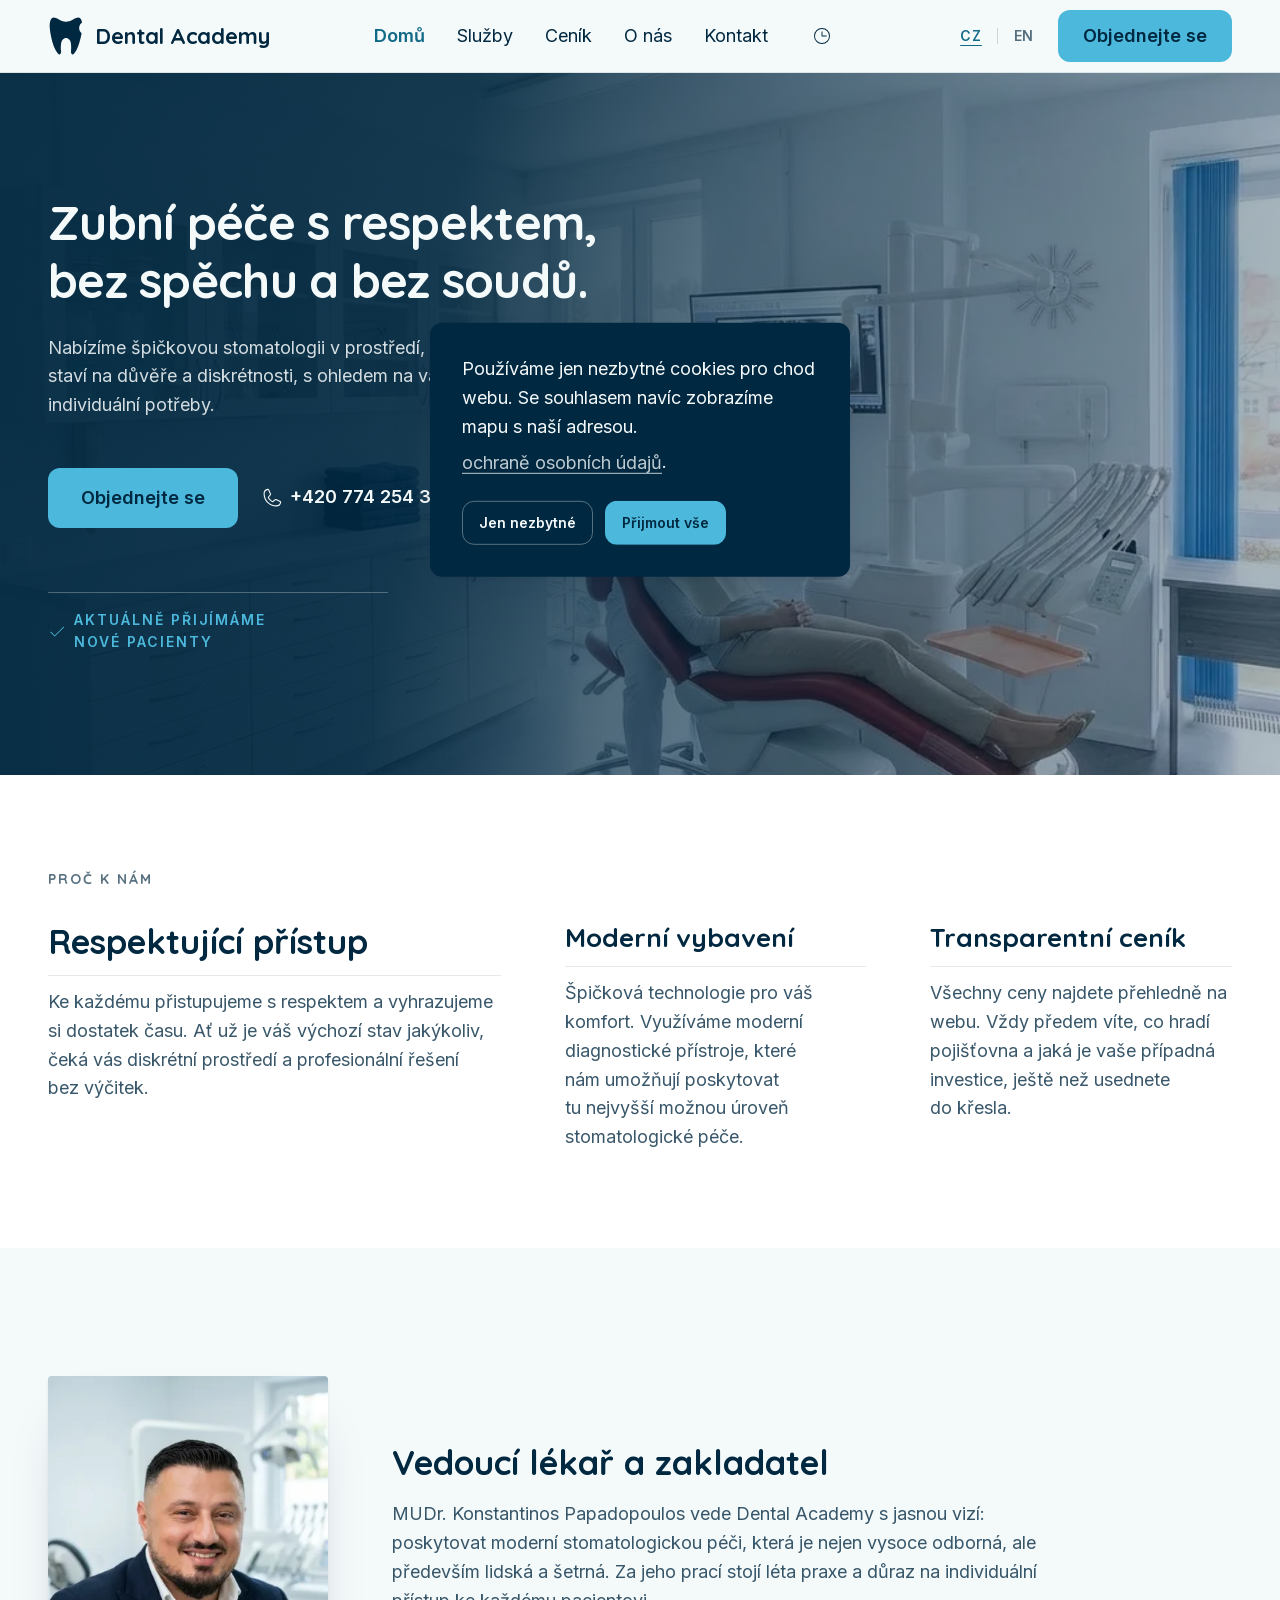
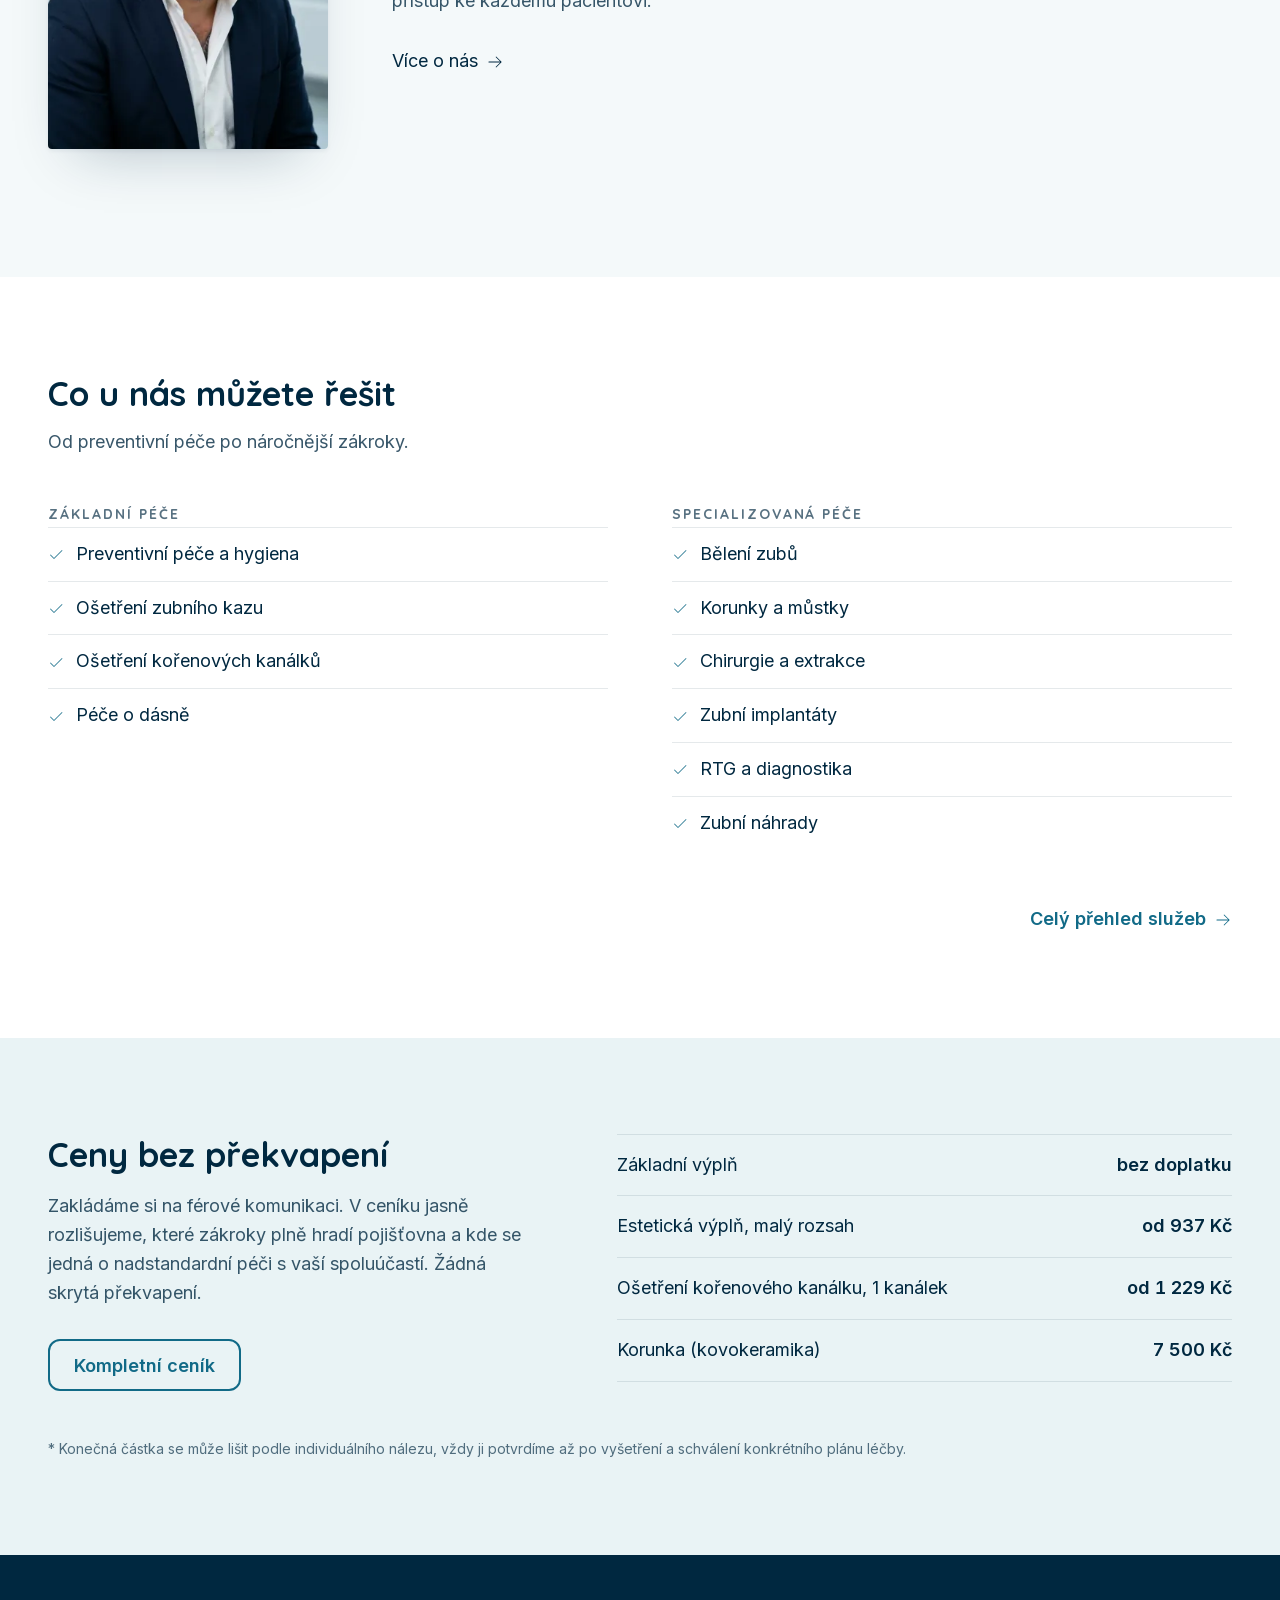
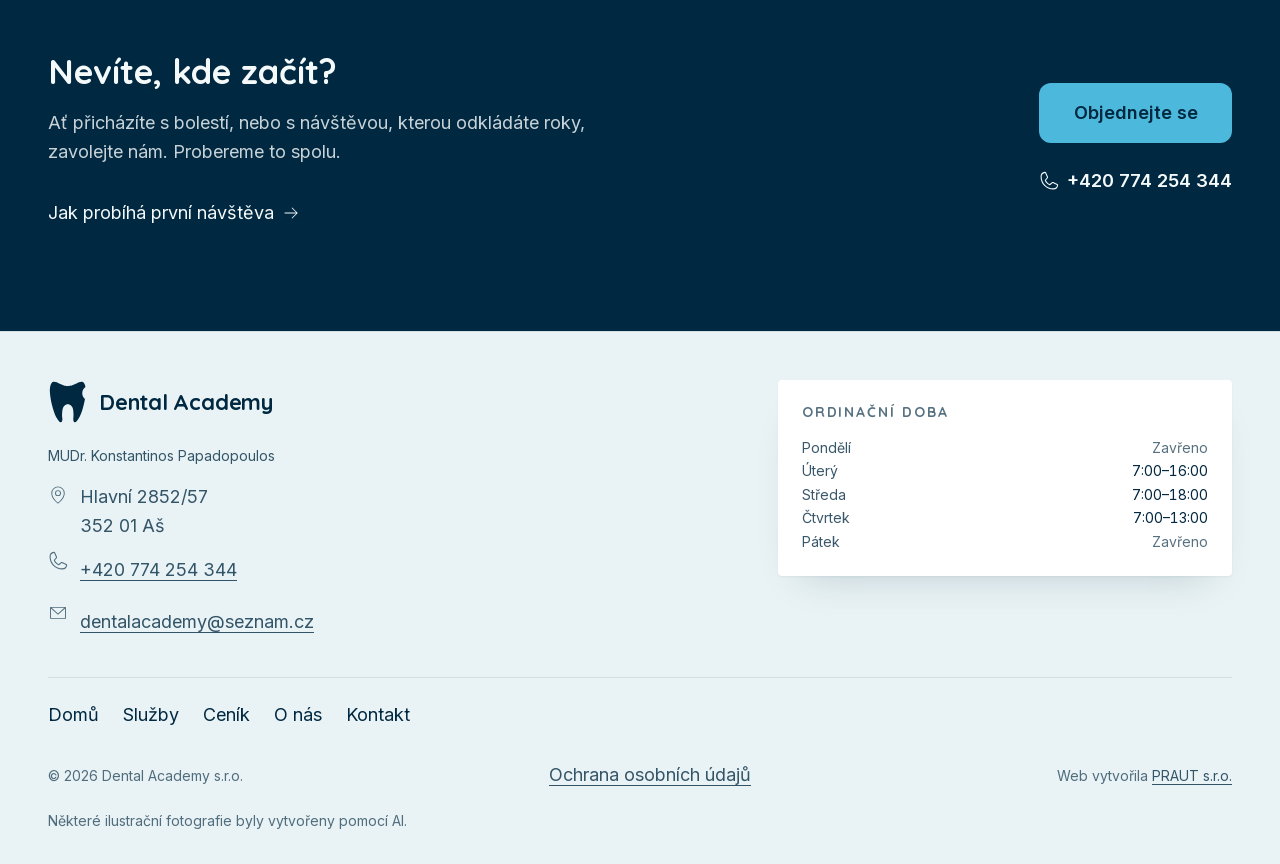
==== commit ca03bb90: "Publish source 8222568: redesign footer layout using original card" ====
--- a/index.html
+++ b/index.html
@@ -7,7 +7,7 @@
     <link rel="apple-touch-icon" href="apple-touch-icon.png">
 
   <style>@font-face{font-family:Quicksand;font-style:normal;font-weight:700;font-display:swap;src:url("./media/quicksand-700-latin-ext-optimized-O6MUIEZ3.woff2") format("woff2");unicode-range:U+0100-02BA,U+02BD-02C5,U+02C7-02CC,U+02CE-02D7,U+02DD-02FF,U+0304,U+0308,U+0329,U+1D00-1DBF,U+1E00-1E9F,U+1EF2-1EFF,U+2020,U+20A0-20AB,U+20AD-20C0,U+2113,U+2C60-2C7F,U+A720-A7FF}@font-face{font-family:Quicksand;font-style:normal;font-weight:700;font-display:swap;src:url("./media/quicksand-700-latin-optimized-QVDMFVZS.woff2") format("woff2");unicode-range:U+0000-00FF,U+0131,U+0152-0153,U+02BB-02BC,U+02C6,U+02DA,U+02DC,U+0304,U+0308,U+0329,U+2000-206F,U+20AC,U+2122,U+2191,U+2193,U+2212,U+2215,U+FEFF,U+FFFD}@font-face{font-family:Inter;font-style:normal;font-weight:400;font-display:swap;src:url("./media/inter-400-latin-ext-optimized-43ESOUTK.woff2") format("woff2");unicode-range:U+0100-02BA,U+02BD-02C5,U+02C7-02CC,U+02CE-02D7,U+02DD-02FF,U+0304,U+0308,U+0329,U+1D00-1DBF,U+1E00-1E9F,U+1EF2-1EFF,U+2020,U+20A0-20AB,U+20AD-20C0,U+2113,U+2C60-2C7F,U+A720-A7FF}@font-face{font-family:Inter;font-style:normal;font-weight:400;font-display:swap;src:url("./media/inter-400-latin-optimized-SEBSPGC4.woff2") format("woff2");unicode-range:U+0000-00FF,U+0131,U+0152-0153,U+02BB-02BC,U+02C6,U+02DA,U+02DC,U+0304,U+0308,U+0329,U+2000-206F,U+20AC,U+2122,U+2191,U+2193,U+2212,U+2215,U+FEFF,U+FFFD}@font-face{font-family:Inter;font-style:normal;font-weight:600;font-display:swap;src:url("./media/inter-600-latin-ext-optimized-PHTYKVMK.woff2") format("woff2");unicode-range:U+0100-02BA,U+02BD-02C5,U+02C7-02CC,U+02CE-02D7,U+02DD-02FF,U+0304,U+0308,U+0329,U+1D00-1DBF,U+1E00-1E9F,U+1EF2-1EFF,U+2020,U+20A0-20AB,U+20AD-20C0,U+2113,U+2C60-2C7F,U+A720-A7FF}@font-face{font-family:Inter;font-style:normal;font-weight:600;font-display:swap;src:url("./media/inter-600-latin-optimized-3DX67WTJ.woff2") format("woff2");unicode-range:U+0000-00FF,U+0131,U+0152-0153,U+02BB-02BC,U+02C6,U+02DA,U+02DC,U+0304,U+0308,U+0329,U+2000-206F,U+20AC,U+2122,U+2191,U+2193,U+2212,U+2215,U+FEFF,U+FFFD}:root{--da-navy-900: #002840;--da-turquoise-500: #4cb8dc;--da-turquoise-700: #116a87;--da-purple-500: #8c5096;--da-ice-050: #f4f9fa;--da-ice-100: #e9f3f5;--da-white: #ffffff;--da-red-600: #a23b2e;--da-amber-700: #8f5700;--surface: var(--da-ice-050);--panel: var(--da-white);--panel-tint: var(--da-ice-100);--panel-dark: var(--da-navy-900);--ink: var(--da-navy-900);--ink-soft: rgb(0 40 64 / .78);--ink-faint: rgb(0 40 64 / .66);--ink-ghost: rgb(0 40 64 / .1);--ink-inverse: var(--da-ice-050);--accent: var(--da-turquoise-700);--accent-vivid: var(--da-turquoise-500);--rare: var(--da-purple-500);--border: rgb(0 40 64 / .16);--border-soft: rgb(0 40 64 / .1);--good: var(--da-turquoise-700);--bad: var(--da-red-600);--warn: var(--da-amber-700);--font-heading: "Quicksand", sans-serif;--font-body: "Inter", sans-serif;--text-h1: clamp(30px, 4.2vw, 48px);--text-h2: clamp(26px, 3vw, 34px);--text-h3: clamp(22px, 2.2vw, 26px);--text-body: 18px;--text-small: 14px;--leading-h1: 1.2;--leading-h2: 1.25;--leading-h3: 1.3;--leading-body: 1.6;--leading-small: 1.4;--tracking-kicker: .14em;--space-1: 4px;--space-2: 8px;--space-3: 12px;--space-4: 16px;--space-5: 24px;--space-6: 32px;--space-7: 48px;--space-8: 64px;--space-9: 96px;--space-10: 128px;--radius-surface: 4px;--radius-control: 12px;--shadow-sm: 0 1px 2px rgb(0 40 64 / .05), 0 20px 40px -24px rgb(0 40 64 / .22);--shadow-md: 0 2px 4px rgb(0 40 64 / .06), 0 28px 56px -28px rgb(0 40 64 / .28);--motion-fast: .15s;--motion-medium: .25s;--motion-slow: .4s;--motion-zoom: .7s;--motion-crossfade: 2s;--motion-hero-interval: 4s;--ease: cubic-bezier(.4, 0, .2, 1);--z-base: 0;--z-sticky: 100;--z-dropdown: 200;--z-overlay: 300;--z-cookie: 400;--container: 1200px;--container-wide: 1440px;--gutter: clamp(16px, 4vw, 48px);--tap-target-min: 44px;--focus-ring-width: 3px;--focus-ring-offset: 2px;--focus-ring-color: var(--da-turquoise-700)}*,*:before,*:after{box-sizing:border-box}*{margin:0}html{scroll-behavior:smooth;scroll-padding-top:var(--space-9);-webkit-text-size-adjust:100%}body{background:var(--surface);color:var(--ink);font-family:var(--font-body);font-size:var(--text-body);line-height:var(--leading-body);font-weight:400;-webkit-font-smoothing:antialiased;text-rendering:optimizeLegibility;min-height:100dvh}h1,h2,h3{font-family:var(--font-heading);font-weight:700;text-wrap:balance}h1{font-size:var(--text-h1);line-height:var(--leading-h1);letter-spacing:-.015em}h2{font-size:var(--text-h2);line-height:var(--leading-h2)}h3{font-size:var(--text-h3);line-height:var(--leading-h3)}p{text-wrap:pretty}a{color:var(--accent);text-underline-offset:.2em;transition:color var(--motion-fast) var(--ease)}img,picture,svg{display:block;max-width:100%}button{font:inherit;color:inherit}@media(prefers-reduced-motion:reduce){html{scroll-behavior:auto}*,*:before,*:after{animation-duration:.01ms!important;animation-iteration-count:1!important;transition-duration:.01ms!important;scroll-behavior:auto!important}}
-</style><link rel="stylesheet" href="styles-Z6CKCNIZ.css" media="print" onload="this.media='all'"><noscript><link rel="stylesheet" href="styles-Z6CKCNIZ.css"></noscript><style ng-app-id="ng">main[_ngcontent-ng-c197762682]{display:block;outline:none}</style><meta name="description" content="Zubní ordinace Dental Academy v Aši. MUDr. Konstantinos Papadopoulos nabízí moderní stomatologickou péči a přijímá nové pacienty."><meta name="robots" content="index, follow, max-image-preview:large"><meta property="og:title" content="Dental Academy, zubní ordinace v Aši"><meta property="og:description" content="Zubní ordinace Dental Academy v Aši. MUDr. Konstantinos Papadopoulos nabízí moderní stomatologickou péči a přijímá nové pacienty."><meta property="og:url" content="https://dentalacademyas.cz/"><meta property="og:type" content="website"><meta property="og:site_name" content="Dental Academy"><meta property="og:locale" content="cs_CZ"><meta property="og:image" content="https://dentalacademyas.cz/apple-touch-icon.png"><meta name="twitter:card" content="summary"><meta name="twitter:title" content="Dental Academy, zubní ordinace v Aši"><meta name="twitter:description" content="Zubní ordinace Dental Academy v Aši. MUDr. Konstantinos Papadopoulos nabízí moderní stomatologickou péči a přijímá nové pacienty."><style ng-app-id="ng">a[_ngcontent-ng-c2454751825]{position:absolute;z-index:var(--z-cookie);top:0;left:var(--space-4);transform:translateY(-120%);display:inline-flex;align-items:center;min-height:var(--tap-target-min);padding-inline:var(--space-5);background:var(--panel);color:var(--ink);border-radius:var(--radius-control);box-shadow:var(--shadow-md);text-decoration:none;font-weight:600;transition:transform var(--motion-fast) var(--ease)}a[_ngcontent-ng-c2454751825]:focus-visible{transform:translateY(var(--space-3))}</style><style ng-app-id="ng">header[_ngcontent-ng-c871143590]{position:sticky;top:0;z-index:var(--z-sticky);background:color-mix(in srgb,var(--surface) 88%,transparent);-webkit-backdrop-filter:blur(10px);backdrop-filter:blur(10px);border-bottom:1px solid var(--border-soft)}.bar[_ngcontent-ng-c871143590]{display:flex;align-items:center;justify-content:space-between;gap:var(--space-5);min-height:72px}.brand[_ngcontent-ng-c871143590]{display:inline-flex;color:var(--ink);text-decoration:none;flex:none}.desktop[_ngcontent-ng-c871143590]{display:none}nav.desktop[_ngcontent-ng-c871143590]   ul[_ngcontent-ng-c871143590]{list-style:none;padding:0;display:flex;align-items:center;gap:var(--space-6)}.hours[_ngcontent-ng-c871143590]{position:relative}.hours[_ngcontent-ng-c871143590]   summary[_ngcontent-ng-c871143590]{display:inline-flex;align-items:center;justify-content:center;min-width:var(--tap-target-min);min-height:var(--tap-target-min);color:var(--ink);cursor:pointer;list-style:none;transition:color var(--motion-fast) var(--ease)}.hours[_ngcontent-ng-c871143590]   summary[_ngcontent-ng-c871143590]::-webkit-details-marker{display:none}.hours[_ngcontent-ng-c871143590]   summary[_ngcontent-ng-c871143590]:hover, .hours[open][_ngcontent-ng-c871143590]   summary[_ngcontent-ng-c871143590]{color:var(--accent)}.hours-card[_ngcontent-ng-c871143590]{position:absolute;top:calc(100% + var(--space-3));right:0;z-index:var(--z-dropdown);padding:var(--space-4) var(--space-5);background:var(--panel);border-radius:var(--radius-surface);box-shadow:var(--shadow-md)}.hours-card[_ngcontent-ng-c871143590]   dl[_ngcontent-ng-c871143590]{margin:0;display:grid;grid-template-columns:auto 1fr;gap:var(--space-1) var(--space-4);font-size:var(--text-small);line-height:var(--leading-small);white-space:nowrap}.hours-card[_ngcontent-ng-c871143590]   dt[_ngcontent-ng-c871143590]{color:var(--ink-soft)}.hours-card[_ngcontent-ng-c871143590]   dd[_ngcontent-ng-c871143590]{margin:0;font-variant-numeric:tabular-nums}.hours-card[_ngcontent-ng-c871143590]   dd.closed[_ngcontent-ng-c871143590]{color:var(--ink-faint)}.actions[_ngcontent-ng-c871143590]{display:flex;align-items:center;gap:var(--space-3);flex:none}.burger[_ngcontent-ng-c871143590]{display:inline-flex;align-items:center;justify-content:center;min-width:var(--tap-target-min);min-height:var(--tap-target-min);background:transparent;border:0;border-radius:var(--radius-control);color:var(--ink);cursor:pointer;transition:background-color var(--motion-fast) var(--ease)}.burger[_ngcontent-ng-c871143590]:hover{background:var(--ink-ghost)}.cta[_ngcontent-ng-c871143590]{display:none}@media(min-width:480px){.cta[_ngcontent-ng-c871143590]{display:inline-flex}}@media(min-width:1280px){.desktop[_ngcontent-ng-c871143590]{display:inline-flex}.burger[_ngcontent-ng-c871143590]{display:none}}</style><style ng-app-id="ng">[_nghost-ng-c1360616720]{display:contents}.banner[_ngcontent-ng-c1360616720]{position:fixed;top:50%;left:50%;transform:translate(-50%,-50%);z-index:var(--z-cookie);width:calc(100% - var(--space-4) * 2);max-width:420px;display:grid;gap:var(--space-4);padding:var(--space-6);background:var(--panel-dark);border-radius:var(--radius-control);box-shadow:var(--shadow-md);--ink: var(--ink-inverse);--ink-soft: rgb(244 249 250 / .78);--border: rgb(244 249 250 / .35);--accent: var(--accent-vivid);color:var(--ink);animation:_ngcontent-ng-c1360616720_fade-in var(--motion-slow) var(--ease)}.actions[_ngcontent-ng-c1360616720]{display:flex;flex-wrap:wrap;gap:var(--space-3)}@keyframes _ngcontent-ng-c1360616720_fade-in{0%{opacity:0;transform:translate(-50%,-50%) scale(.96)}to{opacity:1;transform:translate(-50%,-50%) scale(1)}}</style><style ng-app-id="ng">[_nghost-ng-c3181076983]{display:block;width:min(100% - 2 * var(--gutter),var(--_max, var(--container)));margin-inline:auto}</style><style ng-app-id="ng">[_nghost-ng-c3826198548]{display:inline-flex;align-items:center;gap:var(--space-3);color:inherit}.mark[_ngcontent-ng-c3826198548]{height:max(32px,1px * var(--_size, 40));width:auto;aspect-ratio:103.21/116.48}.wordmark[_ngcontent-ng-c3826198548]{font-family:var(--font-heading);font-weight:700;font-size:clamp(18px,2vw,22px);line-height:1.1;letter-spacing:-.01em;white-space:nowrap}</style><style ng-app-id="ng">[_nghost-ng-c3883181231]{display:inline-flex;flex:none;color:inherit}svg[_ngcontent-ng-c3883181231]{width:calc(1px * var(--_size, 24));height:calc(1px * var(--_size, 24))}</style><style ng-app-id="ng">nav[_ngcontent-ng-c47568377]{display:inline-flex;align-items:center;gap:var(--space-1)}a[_ngcontent-ng-c47568377]{display:inline-flex;align-items:center;justify-content:center;min-width:var(--tap-target-min);min-height:var(--tap-target-min);color:var(--ink-faint);text-decoration:none;font-size:var(--text-small);font-weight:600;letter-spacing:.06em;border-radius:var(--radius-control);transition:color var(--motion-fast) var(--ease)}a[_ngcontent-ng-c47568377]:hover{color:var(--ink)}a.is-current[_ngcontent-ng-c47568377]{color:var(--accent);text-decoration:underline;text-underline-offset:.3em}.sep[_ngcontent-ng-c47568377]{width:1px;height:16px;background:var(--border)}.sr-only[_ngcontent-ng-c47568377]{position:absolute;width:1px;height:1px;padding:0;margin:-1px;overflow:hidden;clip-path:inset(50%);white-space:nowrap;border:0}</style><style ng-app-id="ng">[_nghost-ng-c1597601124]{display:inline-flex;align-items:center;justify-content:center;gap:var(--space-2);border-radius:var(--radius-control);border:1px solid transparent;font-family:var(--font-body);font-weight:600;line-height:1.2;text-align:center;text-decoration:none;cursor:pointer;max-width:100%;transition:background-color var(--motion-fast) var(--ease),border-color var(--motion-fast) var(--ease),color var(--motion-fast) var(--ease)}.size-sm[_nghost-ng-c1597601124]{min-height:var(--tap-target-min);padding-inline:var(--space-4);font-size:var(--text-small)}.size-md[_nghost-ng-c1597601124]{min-height:52px;padding-inline:var(--space-5);font-size:var(--text-body)}.size-lg[_nghost-ng-c1597601124]{min-height:60px;padding-inline:var(--space-6);font-size:var(--text-body)}.appearance-primary[_nghost-ng-c1597601124]{background:var(--accent-vivid);color:var(--da-navy-900)}.appearance-primary[_nghost-ng-c1597601124]:hover{background:var(--accent);color:var(--ink-inverse)}.appearance-secondary[_nghost-ng-c1597601124]{background:transparent;border-color:var(--border);color:var(--ink)}.appearance-secondary[_nghost-ng-c1597601124]:hover{border-color:var(--accent);color:var(--accent)}.appearance-ghost[_nghost-ng-c1597601124]{background:transparent;color:var(--accent);padding-inline:var(--space-3)}.appearance-ghost[_nghost-ng-c1597601124]:hover{background:var(--ink-ghost)}.is-full[_nghost-ng-c1597601124]{width:100%}.is-loading[_nghost-ng-c1597601124], [disabled][_nghost-ng-c1597601124]{opacity:.55;cursor:not-allowed;pointer-events:none}</style><style ng-app-id="ng">[_nghost-ng-c4016984144]{color:var(--accent);text-underline-offset:.2em;transition:color var(--motion-fast) var(--ease)}.variant-inline[_nghost-ng-c4016984144]{text-decoration:underline}.variant-inline[_nghost-ng-c4016984144]:hover{color:var(--ink)}.variant-nav[_nghost-ng-c4016984144]{color:var(--ink);text-decoration:none;display:inline-flex;align-items:center;min-height:var(--tap-target-min)}.variant-nav[_nghost-ng-c4016984144]:hover{color:var(--accent)}.variant-quiet[_nghost-ng-c4016984144]{color:var(--ink-soft);text-decoration:underline;text-decoration-color:currentColor;display:inline-flex;align-items:center;min-height:var(--tap-target-min)}.variant-quiet[_nghost-ng-c4016984144]:hover{color:var(--ink)}.is-active[_nghost-ng-c4016984144]{color:var(--accent);font-weight:700}</style><style ng-app-id="ng">footer[_ngcontent-ng-c554018717]{background:var(--panel-tint);border-top:1px solid var(--border-soft);padding-block:var(--space-9) var(--space-6)}.grid[_ngcontent-ng-c554018717]{display:grid;gap:var(--space-8);grid-template-columns:1fr;align-items:start}@media(min-width:480px){.grid[_ngcontent-ng-c554018717]{grid-template-columns:1.4fr 1fr 1fr}}h2[_ngcontent-ng-c554018717]{font-size:var(--text-small);letter-spacing:var(--tracking-kicker);text-transform:uppercase;color:var(--ink-faint);margin-bottom:var(--space-4)}.card[_ngcontent-ng-c554018717]{padding:var(--space-5);background:var(--panel);border-radius:var(--radius-surface);box-shadow:var(--shadow-sm)}.doctor[_ngcontent-ng-c554018717]{margin-top:var(--space-3);color:var(--ink-soft);font-size:var(--text-small)}.contact[_ngcontent-ng-c554018717], .links[_ngcontent-ng-c554018717]{list-style:none;padding:0;display:grid;gap:var(--space-2)}.contact[_ngcontent-ng-c554018717]{margin-top:var(--space-6)}.contact[_ngcontent-ng-c554018717]   li[_ngcontent-ng-c554018717]{display:grid;grid-template-columns:auto 1fr;gap:var(--space-3);align-items:start;color:var(--ink-soft)}.contact[_ngcontent-ng-c554018717]   da-icon[_ngcontent-ng-c554018717]{margin-top:2px;color:var(--ink-faint)}.hours[_ngcontent-ng-c554018717]{margin:0;display:grid;grid-template-columns:auto 1fr;gap:var(--space-1) var(--space-4);font-size:var(--text-small);line-height:var(--leading-small)}.hours[_ngcontent-ng-c554018717]   dt[_ngcontent-ng-c554018717]{color:var(--ink-soft)}.hours[_ngcontent-ng-c554018717]   dd[_ngcontent-ng-c554018717]{margin:0;font-variant-numeric:tabular-nums}.hours[_ngcontent-ng-c554018717]   dd.closed[_ngcontent-ng-c554018717]{color:var(--ink-faint)}.sitemap[_ngcontent-ng-c554018717]   summary[_ngcontent-ng-c554018717]{display:inline-flex;align-items:center;gap:var(--space-2);min-height:var(--tap-target-min);font-size:var(--text-small);letter-spacing:var(--tracking-kicker);text-transform:uppercase;color:var(--ink-faint);cursor:pointer;list-style:none}.sitemap[_ngcontent-ng-c554018717]   summary[_ngcontent-ng-c554018717]::-webkit-details-marker{display:none}.sitemap[_ngcontent-ng-c554018717]   summary[_ngcontent-ng-c554018717]   da-icon[_ngcontent-ng-c554018717]{transition:transform var(--motion-fast) var(--ease)}.sitemap[open][_ngcontent-ng-c554018717]   summary[_ngcontent-ng-c554018717]{color:var(--accent)}.sitemap[open][_ngcontent-ng-c554018717]   summary[_ngcontent-ng-c554018717]   da-icon[_ngcontent-ng-c554018717]{transform:rotate(180deg)}.sitemap[_ngcontent-ng-c554018717]   .links[_ngcontent-ng-c554018717]{margin-top:var(--space-4)}.bottom[_ngcontent-ng-c554018717]{margin-top:var(--space-8);padding-top:var(--space-5);border-top:1px solid var(--border-soft);display:flex;flex-direction:column;gap:var(--space-3)}@media(min-width:768px){.bottom[_ngcontent-ng-c554018717]{flex-direction:row;align-items:center;justify-content:space-between}}.legal[_ngcontent-ng-c554018717]{list-style:none;padding:0;display:flex;flex-wrap:wrap;gap:var(--space-5)}.fine-print[_ngcontent-ng-c554018717]{display:flex;flex-direction:column;gap:var(--space-1)}@media(min-width:768px){.fine-print[_ngcontent-ng-c554018717]{align-items:flex-end;text-align:right}}.copyright[_ngcontent-ng-c554018717], .credit[_ngcontent-ng-c554018717]{font-size:var(--text-small);color:var(--ink-faint);white-space:nowrap}.ai-note[_ngcontent-ng-c554018717]{font-size:var(--text-small);color:var(--ink-faint);max-width:32ch}@media(min-width:768px){.ai-note[_ngcontent-ng-c554018717]{text-align:right}}</style><style ng-app-id="ng">.about-teaser[_ngcontent-ng-c872885681]{display:grid;gap:var(--space-6)}@media(min-width:480px){.about-teaser[_ngcontent-ng-c872885681]{grid-template-columns:280px 1fr;align-items:center;gap:var(--space-8)}}.photo[_ngcontent-ng-c872885681]{aspect-ratio:3/4;overflow:hidden;border-radius:var(--radius-surface);box-shadow:var(--shadow-md)}.photo[_ngcontent-ng-c872885681]   img[_ngcontent-ng-c872885681]{width:100%;height:100%;object-fit:cover;transition:transform var(--motion-zoom) var(--ease)}.photo[_ngcontent-ng-c872885681]:hover   img[_ngcontent-ng-c872885681]{transform:scale(1.04)}.about-teaser[_ngcontent-ng-c872885681]   .text[_ngcontent-ng-c872885681]{max-width:60ch}.about-teaser[_ngcontent-ng-c872885681]   .text[_ngcontent-ng-c872885681]   p[_ngcontent-ng-c872885681]{margin-top:var(--space-4);color:var(--ink-soft)}.about-teaser[_ngcontent-ng-c872885681]   .text[_ngcontent-ng-c872885681]   a[_ngcontent-ng-c872885681]{margin-top:var(--space-5);display:inline-flex;gap:var(--space-2)}.services-head[_ngcontent-ng-c872885681]{margin-bottom:var(--space-7)}.services-head[_ngcontent-ng-c872885681]   p[_ngcontent-ng-c872885681]{margin-top:var(--space-3);color:var(--ink-soft)}.services-groups[_ngcontent-ng-c872885681]{display:grid;gap:var(--space-7);margin-bottom:var(--space-7)}@media(min-width:768px){.services-groups[_ngcontent-ng-c872885681]{grid-template-columns:1fr 1fr;gap:var(--space-8)}}.group[_ngcontent-ng-c872885681]   h3[_ngcontent-ng-c872885681]{font-size:var(--text-small);letter-spacing:var(--tracking-kicker);text-transform:uppercase;color:var(--ink-faint);margin-bottom:var(--space-1)}.group[_ngcontent-ng-c872885681]   ul[_ngcontent-ng-c872885681]{list-style:none;padding:0;margin:0}.group[_ngcontent-ng-c872885681]   li[_ngcontent-ng-c872885681]{display:flex;align-items:center;gap:var(--space-3);padding-block:var(--space-3);border-top:1px solid var(--border-soft);color:var(--ink)}.group[_ngcontent-ng-c872885681]   li[_ngcontent-ng-c872885681]   da-icon[_ngcontent-ng-c872885681]{flex-shrink:0;color:var(--accent)}.services-link-row[_ngcontent-ng-c872885681]{display:flex;justify-content:flex-end}.services-link[_ngcontent-ng-c872885681]{gap:var(--space-2);color:var(--accent);font-weight:600}.services-link[_ngcontent-ng-c872885681]:hover{color:var(--ink)}</style><style ng-app-id="ng">.hero[_ngcontent-ng-c1433052263]{position:relative;display:flex;align-items:center;min-height:min(78vh,720px);padding-block:var(--space-9);background:var(--panel-dark);color:var(--ink-inverse);overflow:hidden}.media[_ngcontent-ng-c1433052263]{position:absolute;inset:0;z-index:0}.media[_ngcontent-ng-c1433052263]   img[_ngcontent-ng-c1433052263]{position:absolute;inset:0;width:100%;height:100%;object-fit:cover;opacity:0;transition:none}.media.is-rotating[_ngcontent-ng-c1433052263]   img[_ngcontent-ng-c1433052263]{transition:opacity var(--motion-crossfade) var(--ease)}.media[_ngcontent-ng-c1433052263]   img.is-active[_ngcontent-ng-c1433052263]{opacity:1}.placeholder[_ngcontent-ng-c1433052263]{position:absolute;inset:0;display:grid;place-items:center;background:repeating-linear-gradient(45deg,rgba(244,249,250,.03) 0 12px,transparent 12px 24px),var(--panel-dark)}.placeholder[_ngcontent-ng-c1433052263]   span[_ngcontent-ng-c1433052263]{font-size:var(--text-small);letter-spacing:var(--tracking-kicker);text-transform:uppercase;color:#f4f9fa61;text-align:center;padding-inline:var(--space-5)}.hero[_ngcontent-ng-c1433052263]:after{content:"";position:absolute;inset:0;z-index:1;background:linear-gradient(100deg,#002840f0,#002840e6 34%,#0028408c 62%,#0028404d)}da-container[_ngcontent-ng-c1433052263]{position:relative;z-index:2}.content[_ngcontent-ng-c1433052263]   h1[_ngcontent-ng-c1433052263]{max-width:620px;text-wrap:balance}.lede[_ngcontent-ng-c1433052263]{margin-top:var(--space-5);max-width:34ch;color:#f4f9fadb}@media(min-width:1024px){.lede[_ngcontent-ng-c1433052263]{max-width:40ch}}.actions[_ngcontent-ng-c1433052263]{margin-top:var(--space-7);display:flex;flex-wrap:wrap;align-items:center;gap:var(--space-5)}.phone[_ngcontent-ng-c1433052263]{display:inline-flex;align-items:center;gap:var(--space-2);min-height:var(--tap-target-min);color:var(--ink-inverse);text-decoration:none;font-weight:600;transition:color var(--motion-fast) var(--ease)}.phone[_ngcontent-ng-c1433052263]:hover{color:var(--accent-vivid)}</style><style ng-app-id="ng">.layout[_ngcontent-ng-c4271296847]{display:block}.intro[_ngcontent-ng-c4271296847]{margin-bottom:var(--space-6)}.intro[_ngcontent-ng-c4271296847]   h2[_ngcontent-ng-c4271296847]{font-size:var(--text-small);letter-spacing:var(--tracking-kicker);text-transform:uppercase;color:var(--ink-faint)}.items[_ngcontent-ng-c4271296847]{list-style:none;padding:0;margin:0;display:flex;flex-direction:column;gap:var(--space-6)}@media(min-width:768px){.items[_ngcontent-ng-c4271296847]{flex-direction:row;align-items:flex-start;gap:var(--space-8)}}.items[_ngcontent-ng-c4271296847]   li[_ngcontent-ng-c4271296847]{padding-top:var(--space-5);border-top:1px solid var(--border-soft)}.items[_ngcontent-ng-c4271296847]   li.is-lead[_ngcontent-ng-c4271296847]{flex:1.5 1 0%}.items[_ngcontent-ng-c4271296847]   li[_ngcontent-ng-c4271296847]:not(.is-lead){flex:1 1 0%}@media(min-width:768px){.items[_ngcontent-ng-c4271296847]   li[_ngcontent-ng-c4271296847]{border-top:0;padding-top:0}}.items[_ngcontent-ng-c4271296847]   li.is-lead[_ngcontent-ng-c4271296847]   h3[_ngcontent-ng-c4271296847]{font-size:var(--text-h2);line-height:var(--leading-h2)}.items[_ngcontent-ng-c4271296847]   li.is-lead[_ngcontent-ng-c4271296847]   p[_ngcontent-ng-c4271296847]{max-width:54ch;font-size:var(--text-body)}.items[_ngcontent-ng-c4271296847]   h3[_ngcontent-ng-c4271296847]{padding-bottom:var(--space-3);margin-bottom:var(--space-3);border-bottom:1px solid var(--border-soft);text-wrap:balance}.items[_ngcontent-ng-c4271296847]   p[_ngcontent-ng-c4271296847]{color:var(--ink-soft);max-width:46ch;text-wrap:pretty}</style><style ng-app-id="ng">[_nghost-ng-c2319155291]{display:block}.tone-surface[_nghost-ng-c2319155291]{background:var(--surface)}.tone-panel[_nghost-ng-c2319155291]{background:var(--panel)}.tone-tint[_nghost-ng-c2319155291]{background:var(--panel-tint)}.tone-dark[_nghost-ng-c2319155291]{background:var(--panel-dark);--ink: var(--ink-inverse);--ink-soft: rgb(244 249 250 / .78);--ink-faint: rgb(244 249 250 / .62);--ink-ghost: rgb(244 249 250 / .12);--border: rgb(244 249 250 / .35);--border-soft: rgb(244 249 250 / .18);--accent: var(--accent-vivid);color:var(--ink)}.spacing-tight[_nghost-ng-c2319155291]{padding-block:var(--space-7)}.spacing-normal[_nghost-ng-c2319155291]{padding-block:var(--space-9)}.spacing-loose[_nghost-ng-c2319155291]{padding-block:var(--space-10)}</style><style ng-app-id="ng">[_nghost-ng-c3303436296]{display:block}.accepting[_ngcontent-ng-c3303436296]{display:inline-flex;align-items:center;gap:var(--space-2);margin-top:var(--space-8);padding-top:var(--space-4);border-top:1px solid rgba(244,249,250,.28);font-size:var(--text-small);font-weight:700;letter-spacing:var(--tracking-kicker);text-transform:uppercase;color:var(--accent-vivid);max-width:34ch;animation:_ngcontent-ng-c3303436296_accepting-pulse 2.4s ease-in-out infinite}@keyframes _ngcontent-ng-c3303436296_accepting-pulse{0%,to{opacity:1}50%{opacity:.55}}@media(prefers-reduced-motion:reduce){.accepting[_ngcontent-ng-c3303436296]{animation:none}}</style><link rel="canonical" href="https://dentalacademyas.cz/"><link rel="alternate" href="https://dentalacademyas.cz/" hreflang="cs"><link rel="alternate" href="https://dentalacademyas.cz/en/" hreflang="en"><link rel="alternate" href="https://dentalacademyas.cz/" hreflang="x-default"><script id="clinic-schema" type="application/ld+json">{"@context":"https://schema.org","@type":"Dentist","@id":"https://dentalacademyas.cz/#clinic","name":"Dental Academy s.r.o.","url":"https://dentalacademyas.cz/","telephone":"+420 774 254 344","email":"dentalacademy@seznam.cz","address":{"@type":"PostalAddress","streetAddress":"Hlavní 2852/57","addressLocality":"Aš","postalCode":"352 01","addressCountry":"CZ"},"openingHoursSpecification":[{"@type":"OpeningHoursSpecification","dayOfWeek":"Tuesday","opens":"07:00","closes":"16:00"},{"@type":"OpeningHoursSpecification","dayOfWeek":"Wednesday","opens":"07:00","closes":"18:00"},{"@type":"OpeningHoursSpecification","dayOfWeek":"Thursday","opens":"07:00","closes":"13:00"}]}</script><style ng-app-id="ng">.layout[_ngcontent-ng-c2683849791]{display:grid;gap:var(--space-7)}@media(min-width:1024px){.layout[_ngcontent-ng-c2683849791]{grid-template-columns:1fr 1.3fr;gap:var(--space-9);align-items:start}}.intro[_ngcontent-ng-c2683849791]   p[_ngcontent-ng-c2683849791]{margin-block:var(--space-4) var(--space-6);color:var(--ink-soft);max-width:46ch}.cta[_ngcontent-ng-c2683849791]{border-width:2px;border-color:var(--accent);color:var(--accent)}.cta[_ngcontent-ng-c2683849791]:hover{background:var(--accent);color:var(--ink-inverse)}.note[_ngcontent-ng-c2683849791]{margin-top:var(--space-7);color:var(--ink-faint);font-size:var(--text-small);line-height:var(--leading-small)}.warning[_ngcontent-ng-c2683849791]{margin-bottom:var(--space-5);padding:var(--space-4);background:var(--panel);border-left:3px solid var(--warn);border-radius:var(--radius-surface);font-size:var(--text-small);line-height:var(--leading-small);color:var(--ink-soft)}.warning[_ngcontent-ng-c2683849791]   strong[_ngcontent-ng-c2683849791]{color:var(--warn)}ul[_ngcontent-ng-c2683849791]{list-style:none;padding:0;margin:0}li[_ngcontent-ng-c2683849791]{display:grid;grid-template-columns:1fr auto;align-items:baseline;gap:var(--space-3);padding-block:var(--space-4);border-bottom:1px solid var(--border-soft)}li[_ngcontent-ng-c2683849791]:first-child{border-top:1px solid var(--border-soft)}.price[_ngcontent-ng-c2683849791]{text-align:right;white-space:nowrap;font-weight:600;font-variant-numeric:tabular-nums;color:var(--ink)}</style><style ng-app-id="ng">.layout[_ngcontent-ng-c3161794181]{display:grid;gap:var(--space-7)}@media(min-width:1024px){.layout[_ngcontent-ng-c3161794181]{grid-template-columns:1.4fr auto;gap:var(--space-9);align-items:center}}p[_ngcontent-ng-c3161794181]{margin-top:var(--space-4);max-width:52ch;color:#f4f9fad1}.reassurance[_ngcontent-ng-c3161794181]{margin-top:var(--space-5);gap:var(--space-2)}.actions[_ngcontent-ng-c3161794181]{display:flex;flex-wrap:wrap;align-items:center;gap:var(--space-5)}@media(min-width:1024px){.actions[_ngcontent-ng-c3161794181]{flex-direction:column;align-items:stretch;gap:var(--space-4)}}.phone[_ngcontent-ng-c3161794181]{display:inline-flex;align-items:center;justify-content:center;gap:var(--space-2);min-height:var(--tap-target-min);color:var(--ink-inverse);text-decoration:none;font-weight:600;transition:color var(--motion-fast) var(--ease)}.phone[_ngcontent-ng-c3161794181]:hover{color:var(--accent-vivid)}</style></head>
+</style><link rel="stylesheet" href="styles-Z6CKCNIZ.css" media="print" onload="this.media='all'"><noscript><link rel="stylesheet" href="styles-Z6CKCNIZ.css"></noscript><style ng-app-id="ng">main[_ngcontent-ng-c197762682]{display:block;outline:none}</style><meta name="description" content="Zubní ordinace Dental Academy v Aši. MUDr. Konstantinos Papadopoulos nabízí moderní stomatologickou péči a přijímá nové pacienty."><meta name="robots" content="index, follow, max-image-preview:large"><meta property="og:title" content="Dental Academy, zubní ordinace v Aši"><meta property="og:description" content="Zubní ordinace Dental Academy v Aši. MUDr. Konstantinos Papadopoulos nabízí moderní stomatologickou péči a přijímá nové pacienty."><meta property="og:url" content="https://dentalacademyas.cz/"><meta property="og:type" content="website"><meta property="og:site_name" content="Dental Academy"><meta property="og:locale" content="cs_CZ"><meta property="og:image" content="https://dentalacademyas.cz/apple-touch-icon.png"><meta name="twitter:card" content="summary"><meta name="twitter:title" content="Dental Academy, zubní ordinace v Aši"><meta name="twitter:description" content="Zubní ordinace Dental Academy v Aši. MUDr. Konstantinos Papadopoulos nabízí moderní stomatologickou péči a přijímá nové pacienty."><style ng-app-id="ng">a[_ngcontent-ng-c2454751825]{position:absolute;z-index:var(--z-cookie);top:0;left:var(--space-4);transform:translateY(-120%);display:inline-flex;align-items:center;min-height:var(--tap-target-min);padding-inline:var(--space-5);background:var(--panel);color:var(--ink);border-radius:var(--radius-control);box-shadow:var(--shadow-md);text-decoration:none;font-weight:600;transition:transform var(--motion-fast) var(--ease)}a[_ngcontent-ng-c2454751825]:focus-visible{transform:translateY(var(--space-3))}</style><style ng-app-id="ng">header[_ngcontent-ng-c871143590]{position:sticky;top:0;z-index:var(--z-sticky);background:color-mix(in srgb,var(--surface) 88%,transparent);-webkit-backdrop-filter:blur(10px);backdrop-filter:blur(10px);border-bottom:1px solid var(--border-soft)}.bar[_ngcontent-ng-c871143590]{display:flex;align-items:center;justify-content:space-between;gap:var(--space-5);min-height:72px}.brand[_ngcontent-ng-c871143590]{display:inline-flex;color:var(--ink);text-decoration:none;flex:none}.desktop[_ngcontent-ng-c871143590]{display:none}nav.desktop[_ngcontent-ng-c871143590]   ul[_ngcontent-ng-c871143590]{list-style:none;padding:0;display:flex;align-items:center;gap:var(--space-6)}.hours[_ngcontent-ng-c871143590]{position:relative}.hours[_ngcontent-ng-c871143590]   summary[_ngcontent-ng-c871143590]{display:inline-flex;align-items:center;justify-content:center;min-width:var(--tap-target-min);min-height:var(--tap-target-min);color:var(--ink);cursor:pointer;list-style:none;transition:color var(--motion-fast) var(--ease)}.hours[_ngcontent-ng-c871143590]   summary[_ngcontent-ng-c871143590]::-webkit-details-marker{display:none}.hours[_ngcontent-ng-c871143590]   summary[_ngcontent-ng-c871143590]:hover, .hours[open][_ngcontent-ng-c871143590]   summary[_ngcontent-ng-c871143590]{color:var(--accent)}.hours-card[_ngcontent-ng-c871143590]{position:absolute;top:calc(100% + var(--space-3));right:0;z-index:var(--z-dropdown);padding:var(--space-4) var(--space-5);background:var(--panel);border-radius:var(--radius-surface);box-shadow:var(--shadow-md)}.hours-card[_ngcontent-ng-c871143590]   dl[_ngcontent-ng-c871143590]{margin:0;display:grid;grid-template-columns:auto 1fr;gap:var(--space-1) var(--space-4);font-size:var(--text-small);line-height:var(--leading-small);white-space:nowrap}.hours-card[_ngcontent-ng-c871143590]   dt[_ngcontent-ng-c871143590]{color:var(--ink-soft)}.hours-card[_ngcontent-ng-c871143590]   dd[_ngcontent-ng-c871143590]{margin:0;font-variant-numeric:tabular-nums}.hours-card[_ngcontent-ng-c871143590]   dd.closed[_ngcontent-ng-c871143590]{color:var(--ink-faint)}.actions[_ngcontent-ng-c871143590]{display:flex;align-items:center;gap:var(--space-3);flex:none}.burger[_ngcontent-ng-c871143590]{display:inline-flex;align-items:center;justify-content:center;min-width:var(--tap-target-min);min-height:var(--tap-target-min);background:transparent;border:0;border-radius:var(--radius-control);color:var(--ink);cursor:pointer;transition:background-color var(--motion-fast) var(--ease)}.burger[_ngcontent-ng-c871143590]:hover{background:var(--ink-ghost)}.cta[_ngcontent-ng-c871143590]{display:none}@media(min-width:480px){.cta[_ngcontent-ng-c871143590]{display:inline-flex}}@media(min-width:1280px){.desktop[_ngcontent-ng-c871143590]{display:inline-flex}.burger[_ngcontent-ng-c871143590]{display:none}}</style><style ng-app-id="ng">[_nghost-ng-c1360616720]{display:contents}.banner[_ngcontent-ng-c1360616720]{position:fixed;top:50%;left:50%;transform:translate(-50%,-50%);z-index:var(--z-cookie);width:calc(100% - var(--space-4) * 2);max-width:420px;display:grid;gap:var(--space-4);padding:var(--space-6);background:var(--panel-dark);border-radius:var(--radius-control);box-shadow:var(--shadow-md);--ink: var(--ink-inverse);--ink-soft: rgb(244 249 250 / .78);--border: rgb(244 249 250 / .35);--accent: var(--accent-vivid);color:var(--ink);animation:_ngcontent-ng-c1360616720_fade-in var(--motion-slow) var(--ease)}.actions[_ngcontent-ng-c1360616720]{display:flex;flex-wrap:wrap;gap:var(--space-3)}@keyframes _ngcontent-ng-c1360616720_fade-in{0%{opacity:0;transform:translate(-50%,-50%) scale(.96)}to{opacity:1;transform:translate(-50%,-50%) scale(1)}}</style><style ng-app-id="ng">[_nghost-ng-c3181076983]{display:block;width:min(100% - 2 * var(--gutter),var(--_max, var(--container)));margin-inline:auto}</style><style ng-app-id="ng">[_nghost-ng-c3826198548]{display:inline-flex;align-items:center;gap:var(--space-3);color:inherit}.mark[_ngcontent-ng-c3826198548]{height:max(32px,1px * var(--_size, 40));width:auto;aspect-ratio:103.21/116.48}.wordmark[_ngcontent-ng-c3826198548]{font-family:var(--font-heading);font-weight:700;font-size:clamp(18px,2vw,22px);line-height:1.1;letter-spacing:-.01em;white-space:nowrap}</style><style ng-app-id="ng">[_nghost-ng-c3883181231]{display:inline-flex;flex:none;color:inherit}svg[_ngcontent-ng-c3883181231]{width:calc(1px * var(--_size, 24));height:calc(1px * var(--_size, 24))}</style><style ng-app-id="ng">nav[_ngcontent-ng-c47568377]{display:inline-flex;align-items:center;gap:var(--space-1)}a[_ngcontent-ng-c47568377]{display:inline-flex;align-items:center;justify-content:center;min-width:var(--tap-target-min);min-height:var(--tap-target-min);color:var(--ink-faint);text-decoration:none;font-size:var(--text-small);font-weight:600;letter-spacing:.06em;border-radius:var(--radius-control);transition:color var(--motion-fast) var(--ease)}a[_ngcontent-ng-c47568377]:hover{color:var(--ink)}a.is-current[_ngcontent-ng-c47568377]{color:var(--accent);text-decoration:underline;text-underline-offset:.3em}.sep[_ngcontent-ng-c47568377]{width:1px;height:16px;background:var(--border)}.sr-only[_ngcontent-ng-c47568377]{position:absolute;width:1px;height:1px;padding:0;margin:-1px;overflow:hidden;clip-path:inset(50%);white-space:nowrap;border:0}</style><style ng-app-id="ng">[_nghost-ng-c1597601124]{display:inline-flex;align-items:center;justify-content:center;gap:var(--space-2);border-radius:var(--radius-control);border:1px solid transparent;font-family:var(--font-body);font-weight:600;line-height:1.2;text-align:center;text-decoration:none;cursor:pointer;max-width:100%;transition:background-color var(--motion-fast) var(--ease),border-color var(--motion-fast) var(--ease),color var(--motion-fast) var(--ease)}.size-sm[_nghost-ng-c1597601124]{min-height:var(--tap-target-min);padding-inline:var(--space-4);font-size:var(--text-small)}.size-md[_nghost-ng-c1597601124]{min-height:52px;padding-inline:var(--space-5);font-size:var(--text-body)}.size-lg[_nghost-ng-c1597601124]{min-height:60px;padding-inline:var(--space-6);font-size:var(--text-body)}.appearance-primary[_nghost-ng-c1597601124]{background:var(--accent-vivid);color:var(--da-navy-900)}.appearance-primary[_nghost-ng-c1597601124]:hover{background:var(--accent);color:var(--ink-inverse)}.appearance-secondary[_nghost-ng-c1597601124]{background:transparent;border-color:var(--border);color:var(--ink)}.appearance-secondary[_nghost-ng-c1597601124]:hover{border-color:var(--accent);color:var(--accent)}.appearance-ghost[_nghost-ng-c1597601124]{background:transparent;color:var(--accent);padding-inline:var(--space-3)}.appearance-ghost[_nghost-ng-c1597601124]:hover{background:var(--ink-ghost)}.is-full[_nghost-ng-c1597601124]{width:100%}.is-loading[_nghost-ng-c1597601124], [disabled][_nghost-ng-c1597601124]{opacity:.55;cursor:not-allowed;pointer-events:none}</style><style ng-app-id="ng">[_nghost-ng-c4016984144]{color:var(--accent);text-underline-offset:.2em;transition:color var(--motion-fast) var(--ease)}.variant-inline[_nghost-ng-c4016984144]{text-decoration:underline}.variant-inline[_nghost-ng-c4016984144]:hover{color:var(--ink)}.variant-nav[_nghost-ng-c4016984144]{color:var(--ink);text-decoration:none;display:inline-flex;align-items:center;min-height:var(--tap-target-min)}.variant-nav[_nghost-ng-c4016984144]:hover{color:var(--accent)}.variant-quiet[_nghost-ng-c4016984144]{color:var(--ink-soft);text-decoration:underline;text-decoration-color:currentColor;display:inline-flex;align-items:center;min-height:var(--tap-target-min)}.variant-quiet[_nghost-ng-c4016984144]:hover{color:var(--ink)}.is-active[_nghost-ng-c4016984144]{color:var(--accent);font-weight:700}</style><style ng-app-id="ng">.about-teaser[_ngcontent-ng-c872885681]{display:grid;gap:var(--space-6)}@media(min-width:480px){.about-teaser[_ngcontent-ng-c872885681]{grid-template-columns:280px 1fr;align-items:center;gap:var(--space-8)}}.photo[_ngcontent-ng-c872885681]{aspect-ratio:3/4;overflow:hidden;border-radius:var(--radius-surface);box-shadow:var(--shadow-md)}.photo[_ngcontent-ng-c872885681]   img[_ngcontent-ng-c872885681]{width:100%;height:100%;object-fit:cover;transition:transform var(--motion-zoom) var(--ease)}.photo[_ngcontent-ng-c872885681]:hover   img[_ngcontent-ng-c872885681]{transform:scale(1.04)}.about-teaser[_ngcontent-ng-c872885681]   .text[_ngcontent-ng-c872885681]{max-width:60ch}.about-teaser[_ngcontent-ng-c872885681]   .text[_ngcontent-ng-c872885681]   p[_ngcontent-ng-c872885681]{margin-top:var(--space-4);color:var(--ink-soft)}.about-teaser[_ngcontent-ng-c872885681]   .text[_ngcontent-ng-c872885681]   a[_ngcontent-ng-c872885681]{margin-top:var(--space-5);display:inline-flex;gap:var(--space-2)}.services-head[_ngcontent-ng-c872885681]{margin-bottom:var(--space-7)}.services-head[_ngcontent-ng-c872885681]   p[_ngcontent-ng-c872885681]{margin-top:var(--space-3);color:var(--ink-soft)}.services-groups[_ngcontent-ng-c872885681]{display:grid;gap:var(--space-7);margin-bottom:var(--space-7)}@media(min-width:768px){.services-groups[_ngcontent-ng-c872885681]{grid-template-columns:1fr 1fr;gap:var(--space-8)}}.group[_ngcontent-ng-c872885681]   h3[_ngcontent-ng-c872885681]{font-size:var(--text-small);letter-spacing:var(--tracking-kicker);text-transform:uppercase;color:var(--ink-faint);margin-bottom:var(--space-1)}.group[_ngcontent-ng-c872885681]   ul[_ngcontent-ng-c872885681]{list-style:none;padding:0;margin:0}.group[_ngcontent-ng-c872885681]   li[_ngcontent-ng-c872885681]{display:flex;align-items:center;gap:var(--space-3);padding-block:var(--space-3);border-top:1px solid var(--border-soft);color:var(--ink)}.group[_ngcontent-ng-c872885681]   li[_ngcontent-ng-c872885681]   da-icon[_ngcontent-ng-c872885681]{flex-shrink:0;color:var(--accent)}.services-link-row[_ngcontent-ng-c872885681]{display:flex;justify-content:flex-end}.services-link[_ngcontent-ng-c872885681]{gap:var(--space-2);color:var(--accent);font-weight:600}.services-link[_ngcontent-ng-c872885681]:hover{color:var(--ink)}</style><style ng-app-id="ng">.hero[_ngcontent-ng-c1433052263]{position:relative;display:flex;align-items:center;min-height:min(78vh,720px);padding-block:var(--space-9);background:var(--panel-dark);color:var(--ink-inverse);overflow:hidden}.media[_ngcontent-ng-c1433052263]{position:absolute;inset:0;z-index:0}.media[_ngcontent-ng-c1433052263]   img[_ngcontent-ng-c1433052263]{position:absolute;inset:0;width:100%;height:100%;object-fit:cover;opacity:0;transition:none}.media.is-rotating[_ngcontent-ng-c1433052263]   img[_ngcontent-ng-c1433052263]{transition:opacity var(--motion-crossfade) var(--ease)}.media[_ngcontent-ng-c1433052263]   img.is-active[_ngcontent-ng-c1433052263]{opacity:1}.placeholder[_ngcontent-ng-c1433052263]{position:absolute;inset:0;display:grid;place-items:center;background:repeating-linear-gradient(45deg,rgba(244,249,250,.03) 0 12px,transparent 12px 24px),var(--panel-dark)}.placeholder[_ngcontent-ng-c1433052263]   span[_ngcontent-ng-c1433052263]{font-size:var(--text-small);letter-spacing:var(--tracking-kicker);text-transform:uppercase;color:#f4f9fa61;text-align:center;padding-inline:var(--space-5)}.hero[_ngcontent-ng-c1433052263]:after{content:"";position:absolute;inset:0;z-index:1;background:linear-gradient(100deg,#002840f0,#002840e6 34%,#0028408c 62%,#0028404d)}da-container[_ngcontent-ng-c1433052263]{position:relative;z-index:2}.content[_ngcontent-ng-c1433052263]   h1[_ngcontent-ng-c1433052263]{max-width:620px;text-wrap:balance}.lede[_ngcontent-ng-c1433052263]{margin-top:var(--space-5);max-width:34ch;color:#f4f9fadb}@media(min-width:1024px){.lede[_ngcontent-ng-c1433052263]{max-width:40ch}}.actions[_ngcontent-ng-c1433052263]{margin-top:var(--space-7);display:flex;flex-wrap:wrap;align-items:center;gap:var(--space-5)}.phone[_ngcontent-ng-c1433052263]{display:inline-flex;align-items:center;gap:var(--space-2);min-height:var(--tap-target-min);color:var(--ink-inverse);text-decoration:none;font-weight:600;transition:color var(--motion-fast) var(--ease)}.phone[_ngcontent-ng-c1433052263]:hover{color:var(--accent-vivid)}</style><style ng-app-id="ng">.layout[_ngcontent-ng-c4271296847]{display:block}.intro[_ngcontent-ng-c4271296847]{margin-bottom:var(--space-6)}.intro[_ngcontent-ng-c4271296847]   h2[_ngcontent-ng-c4271296847]{font-size:var(--text-small);letter-spacing:var(--tracking-kicker);text-transform:uppercase;color:var(--ink-faint)}.items[_ngcontent-ng-c4271296847]{list-style:none;padding:0;margin:0;display:flex;flex-direction:column;gap:var(--space-6)}@media(min-width:768px){.items[_ngcontent-ng-c4271296847]{flex-direction:row;align-items:flex-start;gap:var(--space-8)}}.items[_ngcontent-ng-c4271296847]   li[_ngcontent-ng-c4271296847]{padding-top:var(--space-5);border-top:1px solid var(--border-soft)}.items[_ngcontent-ng-c4271296847]   li.is-lead[_ngcontent-ng-c4271296847]{flex:1.5 1 0%}.items[_ngcontent-ng-c4271296847]   li[_ngcontent-ng-c4271296847]:not(.is-lead){flex:1 1 0%}@media(min-width:768px){.items[_ngcontent-ng-c4271296847]   li[_ngcontent-ng-c4271296847]{border-top:0;padding-top:0}}.items[_ngcontent-ng-c4271296847]   li.is-lead[_ngcontent-ng-c4271296847]   h3[_ngcontent-ng-c4271296847]{font-size:var(--text-h2);line-height:var(--leading-h2)}.items[_ngcontent-ng-c4271296847]   li.is-lead[_ngcontent-ng-c4271296847]   p[_ngcontent-ng-c4271296847]{max-width:54ch;font-size:var(--text-body)}.items[_ngcontent-ng-c4271296847]   h3[_ngcontent-ng-c4271296847]{padding-bottom:var(--space-3);margin-bottom:var(--space-3);border-bottom:1px solid var(--border-soft);text-wrap:balance}.items[_ngcontent-ng-c4271296847]   p[_ngcontent-ng-c4271296847]{color:var(--ink-soft);max-width:46ch;text-wrap:pretty}</style><style ng-app-id="ng">[_nghost-ng-c2319155291]{display:block}.tone-surface[_nghost-ng-c2319155291]{background:var(--surface)}.tone-panel[_nghost-ng-c2319155291]{background:var(--panel)}.tone-tint[_nghost-ng-c2319155291]{background:var(--panel-tint)}.tone-dark[_nghost-ng-c2319155291]{background:var(--panel-dark);--ink: var(--ink-inverse);--ink-soft: rgb(244 249 250 / .78);--ink-faint: rgb(244 249 250 / .62);--ink-ghost: rgb(244 249 250 / .12);--border: rgb(244 249 250 / .35);--border-soft: rgb(244 249 250 / .18);--accent: var(--accent-vivid);color:var(--ink)}.spacing-tight[_nghost-ng-c2319155291]{padding-block:var(--space-7)}.spacing-normal[_nghost-ng-c2319155291]{padding-block:var(--space-9)}.spacing-loose[_nghost-ng-c2319155291]{padding-block:var(--space-10)}</style><style ng-app-id="ng">[_nghost-ng-c3303436296]{display:block}.accepting[_ngcontent-ng-c3303436296]{display:inline-flex;align-items:center;gap:var(--space-2);margin-top:var(--space-8);padding-top:var(--space-4);border-top:1px solid rgba(244,249,250,.28);font-size:var(--text-small);font-weight:700;letter-spacing:var(--tracking-kicker);text-transform:uppercase;color:var(--accent-vivid);max-width:34ch;animation:_ngcontent-ng-c3303436296_accepting-pulse 2.4s ease-in-out infinite}@keyframes _ngcontent-ng-c3303436296_accepting-pulse{0%,to{opacity:1}50%{opacity:.55}}@media(prefers-reduced-motion:reduce){.accepting[_ngcontent-ng-c3303436296]{animation:none}}</style><link rel="canonical" href="https://dentalacademyas.cz/"><link rel="alternate" href="https://dentalacademyas.cz/" hreflang="cs"><link rel="alternate" href="https://dentalacademyas.cz/en/" hreflang="en"><link rel="alternate" href="https://dentalacademyas.cz/" hreflang="x-default"><script id="clinic-schema" type="application/ld+json">{"@context":"https://schema.org","@type":"Dentist","@id":"https://dentalacademyas.cz/#clinic","name":"Dental Academy s.r.o.","url":"https://dentalacademyas.cz/","telephone":"+420 774 254 344","email":"dentalacademy@seznam.cz","address":{"@type":"PostalAddress","streetAddress":"Hlavní 2852/57","addressLocality":"Aš","postalCode":"352 01","addressCountry":"CZ"},"openingHoursSpecification":[{"@type":"OpeningHoursSpecification","dayOfWeek":"Tuesday","opens":"07:00","closes":"16:00"},{"@type":"OpeningHoursSpecification","dayOfWeek":"Wednesday","opens":"07:00","closes":"18:00"},{"@type":"OpeningHoursSpecification","dayOfWeek":"Thursday","opens":"07:00","closes":"13:00"}]}</script><style ng-app-id="ng">footer[_ngcontent-ng-c2189044931]{background:var(--panel-tint);border-top:1px solid var(--border-soft);padding-block:var(--space-7) var(--space-6)}.grid[_ngcontent-ng-c2189044931]{display:grid;grid-template-columns:minmax(0,1fr);align-items:start;gap:var(--space-6)}@media(min-width:768px){.grid[_ngcontent-ng-c2189044931]{grid-template-columns:minmax(0,3fr) minmax(0,2fr);gap:var(--space-7)}}.brand[_ngcontent-ng-c2189044931]{min-width:0}h2[_ngcontent-ng-c2189044931]{font-size:var(--text-small);letter-spacing:var(--tracking-kicker);text-transform:uppercase;color:var(--ink-faint);margin-bottom:var(--space-4)}.card[_ngcontent-ng-c2189044931]{padding:var(--space-5);background:var(--panel);border-radius:var(--radius-surface);box-shadow:var(--shadow-sm)}.doctor[_ngcontent-ng-c2189044931]{margin-top:var(--space-3);color:var(--ink-soft);font-size:var(--text-small)}.contact[_ngcontent-ng-c2189044931], .links[_ngcontent-ng-c2189044931], .legal[_ngcontent-ng-c2189044931]{list-style:none;padding:0}.contact[_ngcontent-ng-c2189044931]{display:grid;gap:var(--space-2);margin-top:var(--space-4)}.contact[_ngcontent-ng-c2189044931]   li[_ngcontent-ng-c2189044931]{display:grid;grid-template-columns:auto minmax(0,1fr);gap:var(--space-3);align-items:start;color:var(--ink-soft)}.contact[_ngcontent-ng-c2189044931]   da-icon[_ngcontent-ng-c2189044931]{margin-top:2px;color:var(--ink-faint)}.contact[_ngcontent-ng-c2189044931]   a[_ngcontent-ng-c2189044931], .contact[_ngcontent-ng-c2189044931]   span[_ngcontent-ng-c2189044931]{min-width:0;max-width:100%;overflow-wrap:anywhere}.hours[_ngcontent-ng-c2189044931]{margin:0;display:grid;grid-template-columns:minmax(0,1fr) auto;gap:var(--space-1) var(--space-4);font-size:var(--text-small);line-height:var(--leading-small)}.hours[_ngcontent-ng-c2189044931]   dt[_ngcontent-ng-c2189044931]{color:var(--ink-soft)}.hours[_ngcontent-ng-c2189044931]   dd[_ngcontent-ng-c2189044931]{margin:0;text-align:right;font-variant-numeric:tabular-nums}.hours[_ngcontent-ng-c2189044931]   dd.closed[_ngcontent-ng-c2189044931]{color:var(--ink-faint)}.navigation[_ngcontent-ng-c2189044931]{margin-top:var(--space-6);padding-block:var(--space-4);border-top:1px solid var(--border-soft)}.links[_ngcontent-ng-c2189044931], .legal[_ngcontent-ng-c2189044931]{display:flex;flex-wrap:wrap;align-items:center;gap:var(--space-2) var(--space-5)}.bottom[_ngcontent-ng-c2189044931]{display:flex;flex-wrap:wrap;align-items:center;justify-content:space-between;gap:var(--space-2) var(--space-5)}.copyright[_ngcontent-ng-c2189044931], .credit[_ngcontent-ng-c2189044931], .ai-note[_ngcontent-ng-c2189044931]{font-size:var(--text-small);color:var(--ink-faint)}.copyright[_ngcontent-ng-c2189044931], .credit[_ngcontent-ng-c2189044931]{min-width:0;overflow-wrap:anywhere}.ai-note[_ngcontent-ng-c2189044931]{margin-top:var(--space-3)}</style><style ng-app-id="ng">.layout[_ngcontent-ng-c2683849791]{display:grid;gap:var(--space-7)}@media(min-width:1024px){.layout[_ngcontent-ng-c2683849791]{grid-template-columns:1fr 1.3fr;gap:var(--space-9);align-items:start}}.intro[_ngcontent-ng-c2683849791]   p[_ngcontent-ng-c2683849791]{margin-block:var(--space-4) var(--space-6);color:var(--ink-soft);max-width:46ch}.cta[_ngcontent-ng-c2683849791]{border-width:2px;border-color:var(--accent);color:var(--accent)}.cta[_ngcontent-ng-c2683849791]:hover{background:var(--accent);color:var(--ink-inverse)}.note[_ngcontent-ng-c2683849791]{margin-top:var(--space-7);color:var(--ink-faint);font-size:var(--text-small);line-height:var(--leading-small)}.warning[_ngcontent-ng-c2683849791]{margin-bottom:var(--space-5);padding:var(--space-4);background:var(--panel);border-left:3px solid var(--warn);border-radius:var(--radius-surface);font-size:var(--text-small);line-height:var(--leading-small);color:var(--ink-soft)}.warning[_ngcontent-ng-c2683849791]   strong[_ngcontent-ng-c2683849791]{color:var(--warn)}ul[_ngcontent-ng-c2683849791]{list-style:none;padding:0;margin:0}li[_ngcontent-ng-c2683849791]{display:grid;grid-template-columns:1fr auto;align-items:baseline;gap:var(--space-3);padding-block:var(--space-4);border-bottom:1px solid var(--border-soft)}li[_ngcontent-ng-c2683849791]:first-child{border-top:1px solid var(--border-soft)}.price[_ngcontent-ng-c2683849791]{text-align:right;white-space:nowrap;font-weight:600;font-variant-numeric:tabular-nums;color:var(--ink)}</style><style ng-app-id="ng">.layout[_ngcontent-ng-c3161794181]{display:grid;gap:var(--space-7)}@media(min-width:1024px){.layout[_ngcontent-ng-c3161794181]{grid-template-columns:1.4fr auto;gap:var(--space-9);align-items:center}}p[_ngcontent-ng-c3161794181]{margin-top:var(--space-4);max-width:52ch;color:#f4f9fad1}.reassurance[_ngcontent-ng-c3161794181]{margin-top:var(--space-5);gap:var(--space-2)}.actions[_ngcontent-ng-c3161794181]{display:flex;flex-wrap:wrap;align-items:center;gap:var(--space-5)}@media(min-width:1024px){.actions[_ngcontent-ng-c3161794181]{flex-direction:column;align-items:stretch;gap:var(--space-4)}}.phone[_ngcontent-ng-c3161794181]{display:inline-flex;align-items:center;justify-content:center;gap:var(--space-2);min-height:var(--tap-target-min);color:var(--ink-inverse);text-decoration:none;font-weight:600;transition:color var(--motion-fast) var(--ease)}.phone[_ngcontent-ng-c3161794181]:hover{color:var(--accent-vivid)}</style></head>
   <body><!--nghm--><script type="text/javascript" id="ng-event-dispatch-contract">(()=>{function p(t,n,r,o,e,i,f,m){return{eventType:t,event:n,targetElement:r,eic:o,timeStamp:e,eia:i,eirp:f,eiack:m}}function u(t){let n=[],r=e=>{n.push(e)};return{c:t,q:n,et:[],etc:[],d:r,h:e=>{r(p(e.type,e,e.target,t,Date.now()))}}}function s(t,n,r){for(let o=0;o<n.length;o++){let e=n[o];(r?t.etc:t.et).push(e),t.c.addEventListener(e,t.h,r)}}function c(t,n,r,o,e=window){let i=u(t);e._ejsas||(e._ejsas={}),e._ejsas[n]=i,s(i,r),s(i,o,!0)}window.__jsaction_bootstrap=c;})();
 </script><script>window.__jsaction_bootstrap(document.body,"ng",["click"],["load"]);</script>
     <app-root ng-version="21.2.20" _nghost-ng-c197762682 ngh="12" ng-server-context="ssg"><da-skip-link _ngcontent-ng-c197762682 _nghost-ng-c2454751825 ngh="0"><a _ngcontent-ng-c2454751825 fragment="obsah" queryparamshandling="preserve" href="/#obsah" jsaction="click:;">Přejít na hlavní obsah</a></da-skip-link><da-header _ngcontent-ng-c197762682 _nghost-ng-c871143590 ngh="3"><header _ngcontent-ng-c871143590><da-container _ngcontent-ng-c871143590 width="wide" _nghost-ng-c3181076983 style="--_max: var(--container-wide);" ngh="0"><div _ngcontent-ng-c871143590 class="bar"><a _ngcontent-ng-c871143590 class="brand" aria-label="Dental Academy, domovská stránka" href="/" jsaction="click:;"><da-logo _ngcontent-ng-c871143590 _nghost-ng-c3826198548 style="--_size: 40;" ngh="1"><svg _ngcontent-ng-c3826198548="" viewBox="85.02 15.29 103.21 116.48" fill="currentColor" aria-hidden="true" focusable="false" class="mark"><path _ngcontent-ng-c3826198548="" fill-rule="nonzero" d="M 155.742188 26.761719 C 146.433594 31.835938 137.515625 31.667969 137.515625 31.667969 C 137.515625 31.667969 128.539062 31.835938 119.230469 26.761719 C 108.804688 21.132812 103.285156 19.292969 98.9375 20.183594 C 94.589844 21.019531 89.015625 29.882812 90.074219 48.671875 C 91.078125 67.457031 99.105469 99.289062 105.851562 111.773438 C 112.652344 124.316406 116.832031 127.773438 119.230469 127.273438 C 121.683594 126.714844 123.96875 121.699219 122.910156 115.621094 C 121.851562 109.546875 122.238281 92.429688 125.863281 86.578125 C 130.882812 78.382812 137.515625 79.273438 137.515625 79.273438 C 137.515625 79.273438 144.09375 78.382812 149.164062 86.578125 C 152.789062 92.429688 153.125 109.546875 152.121094 115.621094 C 151.0625 121.699219 153.347656 126.714844 155.742188 127.273438 C 158.195312 127.773438 162.378906 124.316406 169.121094 111.773438 C 174.140625 102.519531 179.824219 82.730469 182.890625 65.449219 C 182.835938 65.449219 182.835938 65.449219 182.835938 65.449219 C 179.492188 62.664062 175.699219 57.867188 175.699219 50.230469 C 175.699219 40.8125 181.722656 35.738281 184.230469 34.007812 C 182.667969 25.203125 179.101562 20.796875 176.089844 20.183594 C 175.421875 20.015625 174.695312 19.960938 173.972656 19.960938 C 169.902344 19.960938 164.550781 22.023438 155.742188 26.761719 Z M 184.230469 34.007812 Z M 184.230469 34.007812 "/></svg><span _ngcontent-ng-c3826198548 class="wordmark">Dental Academy</span><!----></da-logo></a><nav _ngcontent-ng-c871143590 class="desktop" aria-label="Hlavní navigace"><ul _ngcontent-ng-c871143590><li _ngcontent-ng-c871143590><a _ngcontent-ng-c871143590 dalink variant="nav" routerlinkactive="is-active" _nghost-ng-c4016984144 class="variant-nav is-active" href="/" ngh="0" jsaction="click:;"> Domů </a></li><li _ngcontent-ng-c871143590><a _ngcontent-ng-c871143590 dalink variant="nav" routerlinkactive="is-active" _nghost-ng-c4016984144 class="variant-nav" href="/sluzby" ngh="0" jsaction="click:;"> Služby </a></li><li _ngcontent-ng-c871143590><a _ngcontent-ng-c871143590 dalink variant="nav" routerlinkactive="is-active" _nghost-ng-c4016984144 class="variant-nav" href="/cenik" ngh="0" jsaction="click:;"> Ceník </a></li><li _ngcontent-ng-c871143590><a _ngcontent-ng-c871143590 dalink variant="nav" routerlinkactive="is-active" _nghost-ng-c4016984144 class="variant-nav" href="/o-nas" ngh="0" jsaction="click:;"> O nás </a></li><li _ngcontent-ng-c871143590><a _ngcontent-ng-c871143590 dalink variant="nav" routerlinkactive="is-active" _nghost-ng-c4016984144 class="variant-nav" href="/kontakt" ngh="0" jsaction="click:;"> Kontakt </a></li><!----><li _ngcontent-ng-c871143590><details _ngcontent-ng-c871143590 class="hours"><summary _ngcontent-ng-c871143590 title="Ordinační doba" aria-label="Ordinační doba"><da-icon _ngcontent-ng-c871143590 name="clock" _nghost-ng-c3883181231 style="--_size: 20;" ngh="2"><svg _ngcontent-ng-c3883181231="" viewBox="0 0 256 256" fill="currentColor" focusable="false" aria-hidden="true"><g _ngcontent-ng-c3883181231="" transform-origin="128 128"><path _ngcontent-ng-c3883181231="" d="M128,26A102,102,0,1,0,230,128,102.12,102.12,0,0,0,128,26Zm0,192a90,90,0,1,1,90-90A90.1,90.1,0,0,1,128,218Zm62-90a6,6,0,0,1-6,6H128a6,6,0,0,1-6-6V72a6,6,0,0,1,12,0v50h50A6,6,0,0,1,190,128Z"/><!----></g></svg></da-icon></summary><div _ngcontent-ng-c871143590 class="hours-card"><dl _ngcontent-ng-c871143590><dt _ngcontent-ng-c871143590>Pondělí</dt><dd _ngcontent-ng-c871143590 class="closed">Zavřeno</dd><dt _ngcontent-ng-c871143590>Úterý</dt><dd _ngcontent-ng-c871143590 class>7:00–16:00</dd><dt _ngcontent-ng-c871143590>Středa</dt><dd _ngcontent-ng-c871143590 class>7:00–18:00</dd><dt _ngcontent-ng-c871143590>Čtvrtek</dt><dd _ngcontent-ng-c871143590 class>7:00–13:00</dd><dt _ngcontent-ng-c871143590>Pátek</dt><dd _ngcontent-ng-c871143590 class="closed">Zavřeno</dd><!----></dl></div></details></li></ul></nav><div _ngcontent-ng-c871143590 class="actions"><da-language-switcher _ngcontent-ng-c871143590 class="desktop" _nghost-ng-c47568377 ngh="0"><nav _ngcontent-ng-c47568377 aria-label="Volba jazyka / Language"><a _ngcontent-ng-c47568377 hreflang="cs" lang="cs" class="is-current" aria-current="true" href="/" jsaction="click:;"><span _ngcontent-ng-c47568377 aria-hidden="true" class="abbr">CZ</span><span _ngcontent-ng-c47568377 class="sr-only">Čeština</span></a><span _ngcontent-ng-c47568377 aria-hidden="true" class="sep"></span><a _ngcontent-ng-c47568377 hreflang="en" lang="en" class href="/en" jsaction="click:;"><span _ngcontent-ng-c47568377 aria-hidden="true" class="abbr">EN</span><span _ngcontent-ng-c47568377 class="sr-only">English</span></a></nav></da-language-switcher><a _ngcontent-ng-c871143590 dabutton class="cta appearance-primary da-btn size-md" _nghost-ng-c1597601124 href="tel:+420774254344" ngh="0">Objednejte se</a><button _ngcontent-ng-c871143590 type="button" class="burger" aria-label="Otevřít menu" aria-expanded="false" jsaction="click:;"><da-icon _ngcontent-ng-c871143590 name="list" _nghost-ng-c3883181231 style="--_size: 24;" ngh="2"><svg _ngcontent-ng-c3883181231="" viewBox="0 0 256 256" fill="currentColor" focusable="false" aria-hidden="true"><g _ngcontent-ng-c3883181231="" transform-origin="128 128"><path _ngcontent-ng-c3883181231="" d="M222,128a6,6,0,0,1-6,6H40a6,6,0,0,1,0-12H216A6,6,0,0,1,222,128ZM40,70H216a6,6,0,0,0,0-12H40a6,6,0,0,0,0,12ZM216,186H40a6,6,0,0,0,0,12H216a6,6,0,0,0,0-12Z"/><!----></g></svg></da-icon></button></div></div></da-container></header><!----><!----></da-header><main _ngcontent-ng-c197762682 id="obsah" tabindex="-1"><router-outlet _ngcontent-ng-c197762682></router-outlet><da-home-page _nghost-ng-c872885681 ngh="9"><da-hero _ngcontent-ng-c872885681 _nghost-ng-c1433052263 ngh="5"><section _ngcontent-ng-c1433052263 class="hero"><div _ngcontent-ng-c1433052263 aria-hidden="true" class="media"><picture _ngcontent-ng-c1433052263><!----><source _ngcontent-ng-c1433052263 media="(max-width: 767px)" sizes="100vw" srcset="img/mockup/hero-01-osetreni-mobile-480.webp 480w, img/mockup/hero-01-osetreni-mobile-600.webp 600w"><!----><img _ngcontent-ng-c1433052263 class="is-active" src="img/mockup/hero-01-osetreni.webp" alt="Zubní lékař ošetřuje pacientku v křesle, prosvětlená ordinace" width="1024" height="1025" fetchpriority="high" loading="eager" jsaction="load:;"></picture><!----><!----><!----><!----><!----><!----></div><da-container _ngcontent-ng-c1433052263 width="wide" _nghost-ng-c3181076983 style="--_max: var(--container-wide);" ngh="0"><div _ngcontent-ng-c1433052263 class="content"><h1 _ngcontent-ng-c1433052263>Zubní péče s&nbsp;respektem, bez spěchu a&nbsp;bez soudů.</h1><p _ngcontent-ng-c1433052263 class="lede">Nabízíme špičkovou stomatologii v&nbsp;prostředí, které staví na důvěře a&nbsp;diskrétnosti, s&nbsp;ohledem na vaše individuální potřeby.</p><div _ngcontent-ng-c1433052263 class="actions"><a _ngcontent-ng-c1433052263 dabutton size="lg" _nghost-ng-c1597601124 href="tel:+420774254344" class="appearance-primary da-btn size-lg" ngh="0">Objednejte se</a><a _ngcontent-ng-c1433052263 class="phone" href="tel:+420774254344"><da-icon _ngcontent-ng-c1433052263 name="phone" _nghost-ng-c3883181231 style="--_size: 20;" ngh="2"><svg _ngcontent-ng-c3883181231="" viewBox="0 0 256 256" fill="currentColor" focusable="false" aria-hidden="true"><g _ngcontent-ng-c3883181231="" transform-origin="128 128" transform="scale(1.15)"><path _ngcontent-ng-c3883181231="" d="M221.59,160.3l-47.24-21.17a14,14,0,0,0-13.28,1.22,4.81,4.81,0,0,0-.56.42l-24.69,21a1.88,1.88,0,0,1-1.68.06c-15.87-7.66-32.31-24-40-39.65a1.91,1.91,0,0,1,0-1.68l21.07-25a6.13,6.13,0,0,0,.42-.58,14,14,0,0,0,1.12-13.27L95.73,34.49a14,14,0,0,0-14.56-8.38A54.24,54.24,0,0,0,34,80c0,78.3,63.7,142,142,142a54.25,54.25,0,0,0,53.89-47.17A14,14,0,0,0,221.59,160.3ZM176,210C104.32,210,46,151.68,46,80A42.23,42.23,0,0,1,82.67,38h.23a2,2,0,0,1,1.84,1.31l21.1,47.11a2,2,0,0,1,0,1.67L84.73,113.15a4.73,4.73,0,0,0-.43.57,14,14,0,0,0-.91,13.73c8.87,18.16,27.17,36.32,45.53,45.19a14,14,0,0,0,13.77-1c.19-.13.38-.27.56-.42l24.68-21a1.92,1.92,0,0,1,1.6-.1l47.25,21.17a2,2,0,0,1,1.21,2A42.24,42.24,0,0,1,176,210Z"/><!----></g></svg></da-icon> +420 774 254 344 </a></div><da-accepting-patients _ngcontent-ng-c1433052263 _nghost-ng-c3303436296 ngh="4"><p _ngcontent-ng-c3303436296 class="accepting"><da-icon _ngcontent-ng-c3303436296 name="check" _nghost-ng-c3883181231 style="--_size: 18;" ngh="2"><svg _ngcontent-ng-c3883181231="" viewBox="0 0 256 256" fill="currentColor" focusable="false" aria-hidden="true"><g _ngcontent-ng-c3883181231="" transform-origin="128 128"><path _ngcontent-ng-c3883181231="" d="M228.24,76.24l-128,128a6,6,0,0,1-8.48,0l-56-56a6,6,0,0,1,8.48-8.48L96,191.51,219.76,67.76a6,6,0,0,1,8.48,8.48Z"/><!----></g></svg></da-icon> Aktuálně přijímáme nové pacienty </p><!----></da-accepting-patients></div></da-container></section></da-hero><da-feature-row _ngcontent-ng-c872885681 _nghost-ng-c4271296847 ngh="6"><da-section _ngcontent-ng-c4271296847 tone="panel" _nghost-ng-c2319155291 class="spacing-normal tone-panel" ngh="0"><da-container _ngcontent-ng-c4271296847 _nghost-ng-c3181076983 style="--_max: var(--container);" ngh="0"><div _ngcontent-ng-c4271296847 class="layout"><div _ngcontent-ng-c4271296847 class="intro"><h2 _ngcontent-ng-c4271296847>Proč k nám</h2></div><ul _ngcontent-ng-c4271296847 class="items"><li _ngcontent-ng-c4271296847 class="is-lead"><h3 _ngcontent-ng-c4271296847>Respektující přístup</h3><p _ngcontent-ng-c4271296847>Ke každému přistupujeme s respektem a vyhrazujeme si dostatek času. Ať už je váš výchozí stav jakýkoliv, čeká vás diskrétní prostředí a profesionální řešení bez výčitek.</p></li><li _ngcontent-ng-c4271296847 class><h3 _ngcontent-ng-c4271296847>Moderní vybavení</h3><p _ngcontent-ng-c4271296847>Špičková technologie pro váš komfort. Využíváme moderní diagnostické přístroje, které nám umožňují poskytovat tu nejvyšší možnou úroveň stomatologické péče.</p></li><li _ngcontent-ng-c4271296847 class><h3 _ngcontent-ng-c4271296847>Transparentní ceník</h3><p _ngcontent-ng-c4271296847>Všechny ceny najdete přehledně na webu. Vždy předem víte, co hradí pojišťovna a jaká je vaše případná investice, ještě než usednete do křesla.</p></li><!----></ul></div></da-container></da-section></da-feature-row><da-section _ngcontent-ng-c872885681 spacing="loose" _nghost-ng-c2319155291 class="spacing-loose tone-surface" ngh="0"><da-container _ngcontent-ng-c872885681 _nghost-ng-c3181076983 style="--_max: var(--container);" ngh="0"><div _ngcontent-ng-c872885681 class="about-teaser"><div _ngcontent-ng-c872885681 class="photo"><img _ngcontent-ng-c872885681 srcset="
@@ -15,8 +15,8 @@
                 img/mockup/tym-lekar-640.webp 640w,
                 img/mockup/tym-lekar-768.webp 768w,
                 img/mockup/tym-lekar.webp     896w
-              " sizes="(min-width: 640px) 280px, calc(100vw - 32px)" width="896" height="1200" loading="lazy" decoding="async" src="img/mockup/tym-lekar.webp" alt="MUDr. Konstantinos Papadopoulos v ordinaci Dental Academy"></div><div _ngcontent-ng-c872885681 class="text"><h2 _ngcontent-ng-c872885681>Vedoucí lékař a zakladatel</h2><p _ngcontent-ng-c872885681>MUDr. Konstantinos Papadopoulos vede Dental Academy s jasnou vizí: poskytovat moderní stomatologickou péči, která je nejen vysoce odborná, ale především lidská a šetrná. Za jeho prací stojí léta praxe a důraz na individuální přístup ke každému pacientovi.</p><a _ngcontent-ng-c872885681 dalink variant="nav" _nghost-ng-c4016984144 class="variant-nav" href="/o-nas" ngh="0" jsaction="click:;"> Více o nás <da-icon _ngcontent-ng-c872885681 name="arrow-right" _nghost-ng-c3883181231 style="--_size: 18;" ngh="2"><svg _ngcontent-ng-c3883181231="" viewBox="0 0 256 256" fill="currentColor" focusable="false" aria-hidden="true"><g _ngcontent-ng-c3883181231="" transform-origin="128 128"><path _ngcontent-ng-c3883181231="" d="M220.24,132.24l-72,72a6,6,0,0,1-8.48-8.48L201.51,134H40a6,6,0,0,1,0-12H201.51L139.76,60.24a6,6,0,0,1,8.48-8.48l72,72A6,6,0,0,1,220.24,132.24Z"/><!----></g></svg></da-icon></a></div></div></da-container></da-section><da-section _ngcontent-ng-c872885681 tone="panel" _nghost-ng-c2319155291 class="spacing-normal tone-panel" ngh="0"><da-container _ngcontent-ng-c872885681 _nghost-ng-c3181076983 style="--_max: var(--container);" ngh="0"><header _ngcontent-ng-c872885681 class="services-head"><h2 _ngcontent-ng-c872885681>Co u nás můžete řešit</h2><p _ngcontent-ng-c872885681>Od preventivní péče po náročnější zákroky.</p></header><div _ngcontent-ng-c872885681 class="services-groups"><div _ngcontent-ng-c872885681 class="group"><h3 _ngcontent-ng-c872885681>Základní péče</h3><ul _ngcontent-ng-c872885681><li _ngcontent-ng-c872885681><da-icon _ngcontent-ng-c872885681 name="check" _nghost-ng-c3883181231 style="--_size: 16;" ngh="2"><svg _ngcontent-ng-c3883181231="" viewBox="0 0 256 256" fill="currentColor" focusable="false" aria-hidden="true"><g _ngcontent-ng-c3883181231="" transform-origin="128 128"><path _ngcontent-ng-c3883181231="" d="M228.24,76.24l-128,128a6,6,0,0,1-8.48,0l-56-56a6,6,0,0,1,8.48-8.48L96,191.51,219.76,67.76a6,6,0,0,1,8.48,8.48Z"/><!----></g></svg></da-icon> Preventivní péče a hygiena </li><li _ngcontent-ng-c872885681><da-icon _ngcontent-ng-c872885681 name="check" _nghost-ng-c3883181231 style="--_size: 16;" ngh="2"><svg _ngcontent-ng-c3883181231="" viewBox="0 0 256 256" fill="currentColor" focusable="false" aria-hidden="true"><g _ngcontent-ng-c3883181231="" transform-origin="128 128"><path _ngcontent-ng-c3883181231="" d="M228.24,76.24l-128,128a6,6,0,0,1-8.48,0l-56-56a6,6,0,0,1,8.48-8.48L96,191.51,219.76,67.76a6,6,0,0,1,8.48,8.48Z"/><!----></g></svg></da-icon> Ošetření zubního kazu </li><li _ngcontent-ng-c872885681><da-icon _ngcontent-ng-c872885681 name="check" _nghost-ng-c3883181231 style="--_size: 16;" ngh="2"><svg _ngcontent-ng-c3883181231="" viewBox="0 0 256 256" fill="currentColor" focusable="false" aria-hidden="true"><g _ngcontent-ng-c3883181231="" transform-origin="128 128"><path _ngcontent-ng-c3883181231="" d="M228.24,76.24l-128,128a6,6,0,0,1-8.48,0l-56-56a6,6,0,0,1,8.48-8.48L96,191.51,219.76,67.76a6,6,0,0,1,8.48,8.48Z"/><!----></g></svg></da-icon> Ošetření&nbsp;kořenových kanálků </li><li _ngcontent-ng-c872885681><da-icon _ngcontent-ng-c872885681 name="check" _nghost-ng-c3883181231 style="--_size: 16;" ngh="2"><svg _ngcontent-ng-c3883181231="" viewBox="0 0 256 256" fill="currentColor" focusable="false" aria-hidden="true"><g _ngcontent-ng-c3883181231="" transform-origin="128 128"><path _ngcontent-ng-c3883181231="" d="M228.24,76.24l-128,128a6,6,0,0,1-8.48,0l-56-56a6,6,0,0,1,8.48-8.48L96,191.51,219.76,67.76a6,6,0,0,1,8.48,8.48Z"/><!----></g></svg></da-icon> Péče o dásně </li><!----></ul></div><div _ngcontent-ng-c872885681 class="group"><h3 _ngcontent-ng-c872885681>Specializovaná péče</h3><ul _ngcontent-ng-c872885681><li _ngcontent-ng-c872885681><da-icon _ngcontent-ng-c872885681 name="check" _nghost-ng-c3883181231 style="--_size: 16;" ngh="2"><svg _ngcontent-ng-c3883181231="" viewBox="0 0 256 256" fill="currentColor" focusable="false" aria-hidden="true"><g _ngcontent-ng-c3883181231="" transform-origin="128 128"><path _ngcontent-ng-c3883181231="" d="M228.24,76.24l-128,128a6,6,0,0,1-8.48,0l-56-56a6,6,0,0,1,8.48-8.48L96,191.51,219.76,67.76a6,6,0,0,1,8.48,8.48Z"/><!----></g></svg></da-icon> Bělení zubů </li><li _ngcontent-ng-c872885681><da-icon _ngcontent-ng-c872885681 name="check" _nghost-ng-c3883181231 style="--_size: 16;" ngh="2"><svg _ngcontent-ng-c3883181231="" viewBox="0 0 256 256" fill="currentColor" focusable="false" aria-hidden="true"><g _ngcontent-ng-c3883181231="" transform-origin="128 128"><path _ngcontent-ng-c3883181231="" d="M228.24,76.24l-128,128a6,6,0,0,1-8.48,0l-56-56a6,6,0,0,1,8.48-8.48L96,191.51,219.76,67.76a6,6,0,0,1,8.48,8.48Z"/><!----></g></svg></da-icon> Korunky a můstky </li><li _ngcontent-ng-c872885681><da-icon _ngcontent-ng-c872885681 name="check" _nghost-ng-c3883181231 style="--_size: 16;" ngh="2"><svg _ngcontent-ng-c3883181231="" viewBox="0 0 256 256" fill="currentColor" focusable="false" aria-hidden="true"><g _ngcontent-ng-c3883181231="" transform-origin="128 128"><path _ngcontent-ng-c3883181231="" d="M228.24,76.24l-128,128a6,6,0,0,1-8.48,0l-56-56a6,6,0,0,1,8.48-8.48L96,191.51,219.76,67.76a6,6,0,0,1,8.48,8.48Z"/><!----></g></svg></da-icon> Chirurgie a extrakce </li><li _ngcontent-ng-c872885681><da-icon _ngcontent-ng-c872885681 name="check" _nghost-ng-c3883181231 style="--_size: 16;" ngh="2"><svg _ngcontent-ng-c3883181231="" viewBox="0 0 256 256" fill="currentColor" focusable="false" aria-hidden="true"><g _ngcontent-ng-c3883181231="" transform-origin="128 128"><path _ngcontent-ng-c3883181231="" d="M228.24,76.24l-128,128a6,6,0,0,1-8.48,0l-56-56a6,6,0,0,1,8.48-8.48L96,191.51,219.76,67.76a6,6,0,0,1,8.48,8.48Z"/><!----></g></svg></da-icon> Zubní implantáty </li><li _ngcontent-ng-c872885681><da-icon _ngcontent-ng-c872885681 name="check" _nghost-ng-c3883181231 style="--_size: 16;" ngh="2"><svg _ngcontent-ng-c3883181231="" viewBox="0 0 256 256" fill="currentColor" focusable="false" aria-hidden="true"><g _ngcontent-ng-c3883181231="" transform-origin="128 128"><path _ngcontent-ng-c3883181231="" d="M228.24,76.24l-128,128a6,6,0,0,1-8.48,0l-56-56a6,6,0,0,1,8.48-8.48L96,191.51,219.76,67.76a6,6,0,0,1,8.48,8.48Z"/><!----></g></svg></da-icon> RTG a diagnostika </li><li _ngcontent-ng-c872885681><da-icon _ngcontent-ng-c872885681 name="check" _nghost-ng-c3883181231 style="--_size: 16;" ngh="2"><svg _ngcontent-ng-c3883181231="" viewBox="0 0 256 256" fill="currentColor" focusable="false" aria-hidden="true"><g _ngcontent-ng-c3883181231="" transform-origin="128 128"><path _ngcontent-ng-c3883181231="" d="M228.24,76.24l-128,128a6,6,0,0,1-8.48,0l-56-56a6,6,0,0,1,8.48-8.48L96,191.51,219.76,67.76a6,6,0,0,1,8.48,8.48Z"/><!----></g></svg></da-icon> Zubní náhrady </li><!----></ul></div></div><div _ngcontent-ng-c872885681 class="services-link-row"><a _ngcontent-ng-c872885681 dalink variant="nav" class="services-link variant-nav" _nghost-ng-c4016984144 href="/sluzby" ngh="0" jsaction="click:;"> Celý přehled služeb <da-icon _ngcontent-ng-c872885681 name="arrow-right" _nghost-ng-c3883181231 style="--_size: 18;" ngh="2"><svg _ngcontent-ng-c3883181231="" viewBox="0 0 256 256" fill="currentColor" focusable="false" aria-hidden="true"><g _ngcontent-ng-c3883181231="" transform-origin="128 128"><path _ngcontent-ng-c3883181231="" d="M220.24,132.24l-72,72a6,6,0,0,1-8.48-8.48L201.51,134H40a6,6,0,0,1,0-12H201.51L139.76,60.24a6,6,0,0,1,8.48-8.48l72,72A6,6,0,0,1,220.24,132.24Z"/><!----></g></svg></da-icon></a></div></da-container></da-section><!----><da-price-teaser _ngcontent-ng-c872885681 _nghost-ng-c2683849791 ngh="7"><da-section _ngcontent-ng-c2683849791 tone="tint" _nghost-ng-c2319155291 class="spacing-normal tone-tint" ngh="0"><da-container _ngcontent-ng-c2683849791 _nghost-ng-c3181076983 style="--_max: var(--container);" ngh="0"><div _ngcontent-ng-c2683849791 class="layout"><div _ngcontent-ng-c2683849791 class="intro"><h2 _ngcontent-ng-c2683849791>Ceny bez překvapení</h2><p _ngcontent-ng-c2683849791>Zakládáme si na férové komunikaci. V ceníku jasně rozlišujeme, které zákroky plně hradí pojišťovna a kde se jedná o nadstandardní péči s&nbsp;vaší spoluúčastí. Žádná skrytá překvapení.</p><a _ngcontent-ng-c2683849791 dabutton appearance="secondary" class="cta appearance-secondary da-btn size-md" _nghost-ng-c1597601124 href="/cenik" ngh="0" jsaction="click:;" ngb="d0">Kompletní ceník</a></div><div _ngcontent-ng-c2683849791 class="list"><!----><ul _ngcontent-ng-c2683849791><li _ngcontent-ng-c2683849791><span _ngcontent-ng-c2683849791 class="name">Základní výplň</span><span _ngcontent-ng-c2683849791 class="price">bez doplatku</span></li><li _ngcontent-ng-c2683849791><span _ngcontent-ng-c2683849791 class="name">Estetická výplň, malý rozsah</span><span _ngcontent-ng-c2683849791 class="price">od 937 Kč</span></li><li _ngcontent-ng-c2683849791><span _ngcontent-ng-c2683849791 class="name">Ošetření kořenového kanálku, 1 kanálek</span><span _ngcontent-ng-c2683849791 class="price">od 1 229 Kč</span></li><li _ngcontent-ng-c2683849791><span _ngcontent-ng-c2683849791 class="name">Korunka (kovokeramika)</span><span _ngcontent-ng-c2683849791 class="price">7 500 Kč</span></li><!----></ul></div></div><p _ngcontent-ng-c2683849791 class="note">* Konečná částka se může lišit podle individuálního nálezu, vždy ji potvrdíme až po vyšetření a schválení konkrétního plánu léčby.</p></da-container></da-section></da-price-teaser><!--ngh=d0--><!----><da-cta-band _ngcontent-ng-c872885681 _nghost-ng-c3161794181 ngh="8"><da-section _ngcontent-ng-c3161794181 tone="dark" _nghost-ng-c2319155291 class="spacing-normal tone-dark" ngh="0"><da-container _ngcontent-ng-c3161794181 _nghost-ng-c3181076983 style="--_max: var(--container);" ngh="0"><div _ngcontent-ng-c3161794181 class="layout"><div _ngcontent-ng-c3161794181><h2 _ngcontent-ng-c3161794181>Nevíte, kde začít?</h2><p _ngcontent-ng-c3161794181>Ať přicházíte s bolestí, nebo s návštěvou, kterou odkládáte roky, zavolejte nám. Probereme to spolu.</p><a _ngcontent-ng-c3161794181 dalink variant="nav" class="reassurance variant-nav" _nghost-ng-c4016984144 href="/o-nas" ngh="0" jsaction="click:;" ngb="d1"> Jak probíhá první návštěva <da-icon _ngcontent-ng-c3161794181 name="arrow-right" _nghost-ng-c3883181231 style="--_size: 18;" ngh="2"><svg _ngcontent-ng-c3883181231="" viewBox="0 0 256 256" fill="currentColor" focusable="false" aria-hidden="true"><g _ngcontent-ng-c3883181231="" transform-origin="128 128"><path _ngcontent-ng-c3883181231="" d="M220.24,132.24l-72,72a6,6,0,0,1-8.48-8.48L201.51,134H40a6,6,0,0,1,0-12H201.51L139.76,60.24a6,6,0,0,1,8.48-8.48l72,72A6,6,0,0,1,220.24,132.24Z"/><!----></g></svg></da-icon></a></div><div _ngcontent-ng-c3161794181 class="actions"><a _ngcontent-ng-c3161794181 dabutton size="lg" _nghost-ng-c1597601124 href="tel:+420774254344" class="appearance-primary da-btn size-lg" ngh="0">Objednejte se</a><a _ngcontent-ng-c3161794181 class="phone" href="tel:+420774254344"><da-icon _ngcontent-ng-c3161794181 name="phone" _nghost-ng-c3883181231 style="--_size: 20;" ngh="2"><svg _ngcontent-ng-c3883181231="" viewBox="0 0 256 256" fill="currentColor" focusable="false" aria-hidden="true"><g _ngcontent-ng-c3883181231="" transform-origin="128 128" transform="scale(1.15)"><path _ngcontent-ng-c3883181231="" d="M221.59,160.3l-47.24-21.17a14,14,0,0,0-13.28,1.22,4.81,4.81,0,0,0-.56.42l-24.69,21a1.88,1.88,0,0,1-1.68.06c-15.87-7.66-32.31-24-40-39.65a1.91,1.91,0,0,1,0-1.68l21.07-25a6.13,6.13,0,0,0,.42-.58,14,14,0,0,0,1.12-13.27L95.73,34.49a14,14,0,0,0-14.56-8.38A54.24,54.24,0,0,0,34,80c0,78.3,63.7,142,142,142a54.25,54.25,0,0,0,53.89-47.17A14,14,0,0,0,221.59,160.3ZM176,210C104.32,210,46,151.68,46,80A42.23,42.23,0,0,1,82.67,38h.23a2,2,0,0,1,1.84,1.31l21.1,47.11a2,2,0,0,1,0,1.67L84.73,113.15a4.73,4.73,0,0,0-.43.57,14,14,0,0,0-.91,13.73c8.87,18.16,27.17,36.32,45.53,45.19a14,14,0,0,0,13.77-1c.19-.13.38-.27.56-.42l24.68-21a1.92,1.92,0,0,1,1.6-.1l47.25,21.17a2,2,0,0,1,1.21,2A42.24,42.24,0,0,1,176,210Z"/><!----></g></svg></da-icon> +420 774 254 344 </a></div></div></da-container></da-section></da-cta-band><!--ngh=d1--></da-home-page><!----></main><!----><da-footer _ngcontent-ng-c197762682 _nghost-ng-c554018717 ngh="10"><footer _ngcontent-ng-c554018717><da-container _ngcontent-ng-c554018717 _nghost-ng-c3181076983 style="--_max: var(--container);" ngh="0"><div _ngcontent-ng-c554018717 class="grid"><div _ngcontent-ng-c554018717 class="brand"><div _ngcontent-ng-c554018717 class="card"><da-logo _ngcontent-ng-c554018717 _nghost-ng-c3826198548 style="--_size: 44;" ngh="1"><svg _ngcontent-ng-c3826198548="" viewBox="85.02 15.29 103.21 116.48" fill="currentColor" aria-hidden="true" focusable="false" class="mark"><path _ngcontent-ng-c3826198548="" fill-rule="nonzero" d="M 155.742188 26.761719 C 146.433594 31.835938 137.515625 31.667969 137.515625 31.667969 C 137.515625 31.667969 128.539062 31.835938 119.230469 26.761719 C 108.804688 21.132812 103.285156 19.292969 98.9375 20.183594 C 94.589844 21.019531 89.015625 29.882812 90.074219 48.671875 C 91.078125 67.457031 99.105469 99.289062 105.851562 111.773438 C 112.652344 124.316406 116.832031 127.773438 119.230469 127.273438 C 121.683594 126.714844 123.96875 121.699219 122.910156 115.621094 C 121.851562 109.546875 122.238281 92.429688 125.863281 86.578125 C 130.882812 78.382812 137.515625 79.273438 137.515625 79.273438 C 137.515625 79.273438 144.09375 78.382812 149.164062 86.578125 C 152.789062 92.429688 153.125 109.546875 152.121094 115.621094 C 151.0625 121.699219 153.347656 126.714844 155.742188 127.273438 C 158.195312 127.773438 162.378906 124.316406 169.121094 111.773438 C 174.140625 102.519531 179.824219 82.730469 182.890625 65.449219 C 182.835938 65.449219 182.835938 65.449219 182.835938 65.449219 C 179.492188 62.664062 175.699219 57.867188 175.699219 50.230469 C 175.699219 40.8125 181.722656 35.738281 184.230469 34.007812 C 182.667969 25.203125 179.101562 20.796875 176.089844 20.183594 C 175.421875 20.015625 174.695312 19.960938 173.972656 19.960938 C 169.902344 19.960938 164.550781 22.023438 155.742188 26.761719 Z M 184.230469 34.007812 Z M 184.230469 34.007812 "/></svg><span _ngcontent-ng-c3826198548 class="wordmark">Dental Academy</span><!----></da-logo><p _ngcontent-ng-c554018717 class="doctor">MUDr. Konstantinos Papadopoulos</p></div><ul _ngcontent-ng-c554018717 class="contact"><li _ngcontent-ng-c554018717><da-icon _ngcontent-ng-c554018717 name="map-pin" _nghost-ng-c3883181231 style="--_size: 20;" ngh="2"><svg _ngcontent-ng-c3883181231="" viewBox="0 0 256 256" fill="currentColor" focusable="false" aria-hidden="true"><g _ngcontent-ng-c3883181231="" transform-origin="128 128"><path _ngcontent-ng-c3883181231="" d="M128,66a38,38,0,1,0,38,38A38,38,0,0,0,128,66Zm0,64a26,26,0,1,1,26-26A26,26,0,0,1,128,130Zm0-112a86.1,86.1,0,0,0-86,86c0,30.91,14.34,63.74,41.47,94.94a252.32,252.32,0,0,0,41.09,38,6,6,0,0,0,6.88,0,252.32,252.32,0,0,0,41.09-38c27.13-31.2,41.47-64,41.47-94.94A86.1,86.1,0,0,0,128,18Zm0,206.51C113,212.93,54,163.62,54,104a74,74,0,0,1,148,0C202,163.62,143,212.93,128,224.51Z"/><!----></g></svg></da-icon><span _ngcontent-ng-c554018717> Hlavní 2852/57<br _ngcontent-ng-c554018717> 352 01 Aš </span></li><li _ngcontent-ng-c554018717><da-icon _ngcontent-ng-c554018717 name="phone" _nghost-ng-c3883181231 style="--_size: 20;" ngh="2"><svg _ngcontent-ng-c3883181231="" viewBox="0 0 256 256" fill="currentColor" focusable="false" aria-hidden="true"><g _ngcontent-ng-c3883181231="" transform-origin="128 128" transform="scale(1.15)"><path _ngcontent-ng-c3883181231="" d="M221.59,160.3l-47.24-21.17a14,14,0,0,0-13.28,1.22,4.81,4.81,0,0,0-.56.42l-24.69,21a1.88,1.88,0,0,1-1.68.06c-15.87-7.66-32.31-24-40-39.65a1.91,1.91,0,0,1,0-1.68l21.07-25a6.13,6.13,0,0,0,.42-.58,14,14,0,0,0,1.12-13.27L95.73,34.49a14,14,0,0,0-14.56-8.38A54.24,54.24,0,0,0,34,80c0,78.3,63.7,142,142,142a54.25,54.25,0,0,0,53.89-47.17A14,14,0,0,0,221.59,160.3ZM176,210C104.32,210,46,151.68,46,80A42.23,42.23,0,0,1,82.67,38h.23a2,2,0,0,1,1.84,1.31l21.1,47.11a2,2,0,0,1,0,1.67L84.73,113.15a4.73,4.73,0,0,0-.43.57,14,14,0,0,0-.91,13.73c8.87,18.16,27.17,36.32,45.53,45.19a14,14,0,0,0,13.77-1c.19-.13.38-.27.56-.42l24.68-21a1.92,1.92,0,0,1,1.6-.1l47.25,21.17a2,2,0,0,1,1.21,2A42.24,42.24,0,0,1,176,210Z"/><!----></g></svg></da-icon><a _ngcontent-ng-c554018717 dalink variant="quiet" _nghost-ng-c4016984144 href="tel:+420774254344" class="variant-quiet" ngh="0">+420 774 254 344</a></li><li _ngcontent-ng-c554018717><da-icon _ngcontent-ng-c554018717 name="envelope-simple" _nghost-ng-c3883181231 style="--_size: 20;" ngh="2"><svg _ngcontent-ng-c3883181231="" viewBox="0 0 256 256" fill="currentColor" focusable="false" aria-hidden="true"><g _ngcontent-ng-c3883181231="" transform-origin="128 128"><path _ngcontent-ng-c3883181231="" d="M224,50H32a6,6,0,0,0-6,6V192a14,14,0,0,0,14,14H216a14,14,0,0,0,14-14V56A6,6,0,0,0,224,50ZM208.58,62,128,135.86,47.42,62ZM216,194H40a2,2,0,0,1-2-2V69.64l86,78.78a6,6,0,0,0,8.1,0L218,69.64V192A2,2,0,0,1,216,194Z"/><!----></g></svg></da-icon><a _ngcontent-ng-c554018717 dalink variant="quiet" _nghost-ng-c4016984144 href="mailto:dentalacademy@seznam.cz" class="variant-quiet" ngh="0">dentalacademy@seznam.cz</a></li></ul></div><div _ngcontent-ng-c554018717 class="card"><h2 _ngcontent-ng-c554018717>Ordinační doba</h2><dl _ngcontent-ng-c554018717 class="hours"><dt _ngcontent-ng-c554018717>Pondělí</dt><dd _ngcontent-ng-c554018717 class="closed">Zavřeno</dd><dt _ngcontent-ng-c554018717>Úterý</dt><dd _ngcontent-ng-c554018717 class>7:00–16:00</dd><dt _ngcontent-ng-c554018717>Středa</dt><dd _ngcontent-ng-c554018717 class>7:00–18:00</dd><dt _ngcontent-ng-c554018717>Čtvrtek</dt><dd _ngcontent-ng-c554018717 class>7:00–13:00</dd><dt _ngcontent-ng-c554018717>Pátek</dt><dd _ngcontent-ng-c554018717 class="closed">Zavřeno</dd><!----></dl></div><!----><div _ngcontent-ng-c554018717 class="card"><details _ngcontent-ng-c554018717 class="sitemap"><summary _ngcontent-ng-c554018717> Mapa stránek <da-icon _ngcontent-ng-c554018717 name="caret-down" _nghost-ng-c3883181231 style="--_size: 16;" ngh="2"><svg _ngcontent-ng-c3883181231="" viewBox="0 0 256 256" fill="currentColor" focusable="false" aria-hidden="true"><g _ngcontent-ng-c3883181231="" transform-origin="128 128"><path _ngcontent-ng-c3883181231="" d="M212.24,100.24l-80,80a6,6,0,0,1-8.48,0l-80-80a6,6,0,0,1,8.48-8.48L128,167.51l75.76-75.75a6,6,0,0,1,8.48,8.48Z"/><!----></g></svg></da-icon></summary><ul _ngcontent-ng-c554018717 class="links"><li _ngcontent-ng-c554018717><a _ngcontent-ng-c554018717 dalink variant="quiet" _nghost-ng-c4016984144 class="variant-quiet" href="/" ngh="0" jsaction="click:;" ngb="d2">Domů</a></li><li _ngcontent-ng-c554018717><a _ngcontent-ng-c554018717 dalink variant="quiet" _nghost-ng-c4016984144 class="variant-quiet" href="/sluzby" ngh="0" jsaction="click:;" ngb="d2">Služby</a></li><li _ngcontent-ng-c554018717><a _ngcontent-ng-c554018717 dalink variant="quiet" _nghost-ng-c4016984144 class="variant-quiet" href="/cenik" ngh="0" jsaction="click:;" ngb="d2">Ceník</a></li><li _ngcontent-ng-c554018717><a _ngcontent-ng-c554018717 dalink variant="quiet" _nghost-ng-c4016984144 class="variant-quiet" href="/o-nas" ngh="0" jsaction="click:;" ngb="d2">O nás</a></li><li _ngcontent-ng-c554018717><a _ngcontent-ng-c554018717 dalink variant="quiet" _nghost-ng-c4016984144 class="variant-quiet" href="/kontakt" ngh="0" jsaction="click:;" ngb="d2">Kontakt</a></li><!----></ul></details></div></div><div _ngcontent-ng-c554018717 class="bottom"><ul _ngcontent-ng-c554018717 class="legal"><li _ngcontent-ng-c554018717><a _ngcontent-ng-c554018717 dalink variant="quiet" _nghost-ng-c4016984144 class="variant-quiet" href="/ochrana-osobnich-udaju" ngh="0" jsaction="click:;" ngb="d2">Ochrana osobních údajů</a></li><!----></ul><div _ngcontent-ng-c554018717 class="fine-print"><p _ngcontent-ng-c554018717 class="copyright">© 2026 Dental Academy s.r.o.</p><p _ngcontent-ng-c554018717 class="credit"> Web vytvořila <a _ngcontent-ng-c554018717 dalink variant="quiet" href="https://www.praut.cz/" target="_blank" rel="noopener" _nghost-ng-c4016984144 class="variant-quiet" ngh="0"> PRAUT s.r.o. </a></p><p _ngcontent-ng-c554018717 class="ai-note">Některé ilustrační fotografie na tomto webu byly vytvořeny pomocí nástrojů umělé inteligence pro dokreslení atmosféry.</p></div></div></da-container></footer></da-footer><!--ngh=d2--><da-cookie-banner _ngcontent-ng-c197762682 _nghost-ng-c1360616720 ngh="11"><div _ngcontent-ng-c1360616720 role="region" class="banner" aria-label="Souhlas s cookies"><p _ngcontent-ng-c1360616720> Používáme jen nezbytné cookies pro chod webu. Se souhlasem navíc zobrazíme mapu s naší adresou. <a _ngcontent-ng-c1360616720 dalink variant="quiet" _nghost-ng-c4016984144 class="variant-quiet" href="/ochrana-osobnich-udaju" ngh="0" jsaction="click:;">ochraně osobních údajů</a>. </p><div _ngcontent-ng-c1360616720 class="actions"><button _ngcontent-ng-c1360616720 dabutton appearance="secondary" size="sm" type="button" _nghost-ng-c1597601124 class="appearance-secondary da-btn size-sm" ngh="0" jsaction="click:;"> Jen nezbytné </button><button _ngcontent-ng-c1360616720 dabutton size="sm" type="button" _nghost-ng-c1597601124 class="appearance-primary da-btn size-sm" ngh="0" jsaction="click:;"> Přijmout vše </button></div></div><!----></da-cookie-banner></app-root>
-  <link fetchpriority="low" rel="modulepreload" href="chunk-6CMCKJNF.js"><link fetchpriority="low" rel="modulepreload" href="chunk-3Y5MVQH2.js"><link fetchpriority="low" rel="modulepreload" href="chunk-5LWRZ3WJ.js"><link fetchpriority="low" rel="modulepreload" href="chunk-PJ26W5WQ.js"><link fetchpriority="low" rel="modulepreload" href="chunk-AQYP6DDA.js"><link fetchpriority="low" rel="modulepreload" href="chunk-ZXNPHYPT.js"><link fetchpriority="low" rel="modulepreload" href="chunk-AY7CZRUM.js"><script fetchpriority="low" src="main-GCVHSAMT.js" type="module"></script>
+              " sizes="(min-width: 640px) 280px, calc(100vw - 32px)" width="896" height="1200" loading="lazy" decoding="async" src="img/mockup/tym-lekar.webp" alt="MUDr. Konstantinos Papadopoulos v ordinaci Dental Academy"></div><div _ngcontent-ng-c872885681 class="text"><h2 _ngcontent-ng-c872885681>Vedoucí lékař a zakladatel</h2><p _ngcontent-ng-c872885681>MUDr. Konstantinos Papadopoulos vede Dental Academy s jasnou vizí: poskytovat moderní stomatologickou péči, která je nejen vysoce odborná, ale především lidská a šetrná. Za jeho prací stojí léta praxe a důraz na individuální přístup ke každému pacientovi.</p><a _ngcontent-ng-c872885681 dalink variant="nav" _nghost-ng-c4016984144 class="variant-nav" href="/o-nas" ngh="0" jsaction="click:;"> Více o nás <da-icon _ngcontent-ng-c872885681 name="arrow-right" _nghost-ng-c3883181231 style="--_size: 18;" ngh="2"><svg _ngcontent-ng-c3883181231="" viewBox="0 0 256 256" fill="currentColor" focusable="false" aria-hidden="true"><g _ngcontent-ng-c3883181231="" transform-origin="128 128"><path _ngcontent-ng-c3883181231="" d="M220.24,132.24l-72,72a6,6,0,0,1-8.48-8.48L201.51,134H40a6,6,0,0,1,0-12H201.51L139.76,60.24a6,6,0,0,1,8.48-8.48l72,72A6,6,0,0,1,220.24,132.24Z"/><!----></g></svg></da-icon></a></div></div></da-container></da-section><da-section _ngcontent-ng-c872885681 tone="panel" _nghost-ng-c2319155291 class="spacing-normal tone-panel" ngh="0"><da-container _ngcontent-ng-c872885681 _nghost-ng-c3181076983 style="--_max: var(--container);" ngh="0"><header _ngcontent-ng-c872885681 class="services-head"><h2 _ngcontent-ng-c872885681>Co u nás můžete řešit</h2><p _ngcontent-ng-c872885681>Od preventivní péče po náročnější zákroky.</p></header><div _ngcontent-ng-c872885681 class="services-groups"><div _ngcontent-ng-c872885681 class="group"><h3 _ngcontent-ng-c872885681>Základní péče</h3><ul _ngcontent-ng-c872885681><li _ngcontent-ng-c872885681><da-icon _ngcontent-ng-c872885681 name="check" _nghost-ng-c3883181231 style="--_size: 16;" ngh="2"><svg _ngcontent-ng-c3883181231="" viewBox="0 0 256 256" fill="currentColor" focusable="false" aria-hidden="true"><g _ngcontent-ng-c3883181231="" transform-origin="128 128"><path _ngcontent-ng-c3883181231="" d="M228.24,76.24l-128,128a6,6,0,0,1-8.48,0l-56-56a6,6,0,0,1,8.48-8.48L96,191.51,219.76,67.76a6,6,0,0,1,8.48,8.48Z"/><!----></g></svg></da-icon> Preventivní péče a hygiena </li><li _ngcontent-ng-c872885681><da-icon _ngcontent-ng-c872885681 name="check" _nghost-ng-c3883181231 style="--_size: 16;" ngh="2"><svg _ngcontent-ng-c3883181231="" viewBox="0 0 256 256" fill="currentColor" focusable="false" aria-hidden="true"><g _ngcontent-ng-c3883181231="" transform-origin="128 128"><path _ngcontent-ng-c3883181231="" d="M228.24,76.24l-128,128a6,6,0,0,1-8.48,0l-56-56a6,6,0,0,1,8.48-8.48L96,191.51,219.76,67.76a6,6,0,0,1,8.48,8.48Z"/><!----></g></svg></da-icon> Ošetření zubního kazu </li><li _ngcontent-ng-c872885681><da-icon _ngcontent-ng-c872885681 name="check" _nghost-ng-c3883181231 style="--_size: 16;" ngh="2"><svg _ngcontent-ng-c3883181231="" viewBox="0 0 256 256" fill="currentColor" focusable="false" aria-hidden="true"><g _ngcontent-ng-c3883181231="" transform-origin="128 128"><path _ngcontent-ng-c3883181231="" d="M228.24,76.24l-128,128a6,6,0,0,1-8.48,0l-56-56a6,6,0,0,1,8.48-8.48L96,191.51,219.76,67.76a6,6,0,0,1,8.48,8.48Z"/><!----></g></svg></da-icon> Ošetření&nbsp;kořenových kanálků </li><li _ngcontent-ng-c872885681><da-icon _ngcontent-ng-c872885681 name="check" _nghost-ng-c3883181231 style="--_size: 16;" ngh="2"><svg _ngcontent-ng-c3883181231="" viewBox="0 0 256 256" fill="currentColor" focusable="false" aria-hidden="true"><g _ngcontent-ng-c3883181231="" transform-origin="128 128"><path _ngcontent-ng-c3883181231="" d="M228.24,76.24l-128,128a6,6,0,0,1-8.48,0l-56-56a6,6,0,0,1,8.48-8.48L96,191.51,219.76,67.76a6,6,0,0,1,8.48,8.48Z"/><!----></g></svg></da-icon> Péče o dásně </li><!----></ul></div><div _ngcontent-ng-c872885681 class="group"><h3 _ngcontent-ng-c872885681>Specializovaná péče</h3><ul _ngcontent-ng-c872885681><li _ngcontent-ng-c872885681><da-icon _ngcontent-ng-c872885681 name="check" _nghost-ng-c3883181231 style="--_size: 16;" ngh="2"><svg _ngcontent-ng-c3883181231="" viewBox="0 0 256 256" fill="currentColor" focusable="false" aria-hidden="true"><g _ngcontent-ng-c3883181231="" transform-origin="128 128"><path _ngcontent-ng-c3883181231="" d="M228.24,76.24l-128,128a6,6,0,0,1-8.48,0l-56-56a6,6,0,0,1,8.48-8.48L96,191.51,219.76,67.76a6,6,0,0,1,8.48,8.48Z"/><!----></g></svg></da-icon> Bělení zubů </li><li _ngcontent-ng-c872885681><da-icon _ngcontent-ng-c872885681 name="check" _nghost-ng-c3883181231 style="--_size: 16;" ngh="2"><svg _ngcontent-ng-c3883181231="" viewBox="0 0 256 256" fill="currentColor" focusable="false" aria-hidden="true"><g _ngcontent-ng-c3883181231="" transform-origin="128 128"><path _ngcontent-ng-c3883181231="" d="M228.24,76.24l-128,128a6,6,0,0,1-8.48,0l-56-56a6,6,0,0,1,8.48-8.48L96,191.51,219.76,67.76a6,6,0,0,1,8.48,8.48Z"/><!----></g></svg></da-icon> Korunky a můstky </li><li _ngcontent-ng-c872885681><da-icon _ngcontent-ng-c872885681 name="check" _nghost-ng-c3883181231 style="--_size: 16;" ngh="2"><svg _ngcontent-ng-c3883181231="" viewBox="0 0 256 256" fill="currentColor" focusable="false" aria-hidden="true"><g _ngcontent-ng-c3883181231="" transform-origin="128 128"><path _ngcontent-ng-c3883181231="" d="M228.24,76.24l-128,128a6,6,0,0,1-8.48,0l-56-56a6,6,0,0,1,8.48-8.48L96,191.51,219.76,67.76a6,6,0,0,1,8.48,8.48Z"/><!----></g></svg></da-icon> Chirurgie a extrakce </li><li _ngcontent-ng-c872885681><da-icon _ngcontent-ng-c872885681 name="check" _nghost-ng-c3883181231 style="--_size: 16;" ngh="2"><svg _ngcontent-ng-c3883181231="" viewBox="0 0 256 256" fill="currentColor" focusable="false" aria-hidden="true"><g _ngcontent-ng-c3883181231="" transform-origin="128 128"><path _ngcontent-ng-c3883181231="" d="M228.24,76.24l-128,128a6,6,0,0,1-8.48,0l-56-56a6,6,0,0,1,8.48-8.48L96,191.51,219.76,67.76a6,6,0,0,1,8.48,8.48Z"/><!----></g></svg></da-icon> Zubní implantáty </li><li _ngcontent-ng-c872885681><da-icon _ngcontent-ng-c872885681 name="check" _nghost-ng-c3883181231 style="--_size: 16;" ngh="2"><svg _ngcontent-ng-c3883181231="" viewBox="0 0 256 256" fill="currentColor" focusable="false" aria-hidden="true"><g _ngcontent-ng-c3883181231="" transform-origin="128 128"><path _ngcontent-ng-c3883181231="" d="M228.24,76.24l-128,128a6,6,0,0,1-8.48,0l-56-56a6,6,0,0,1,8.48-8.48L96,191.51,219.76,67.76a6,6,0,0,1,8.48,8.48Z"/><!----></g></svg></da-icon> RTG a diagnostika </li><li _ngcontent-ng-c872885681><da-icon _ngcontent-ng-c872885681 name="check" _nghost-ng-c3883181231 style="--_size: 16;" ngh="2"><svg _ngcontent-ng-c3883181231="" viewBox="0 0 256 256" fill="currentColor" focusable="false" aria-hidden="true"><g _ngcontent-ng-c3883181231="" transform-origin="128 128"><path _ngcontent-ng-c3883181231="" d="M228.24,76.24l-128,128a6,6,0,0,1-8.48,0l-56-56a6,6,0,0,1,8.48-8.48L96,191.51,219.76,67.76a6,6,0,0,1,8.48,8.48Z"/><!----></g></svg></da-icon> Zubní náhrady </li><!----></ul></div></div><div _ngcontent-ng-c872885681 class="services-link-row"><a _ngcontent-ng-c872885681 dalink variant="nav" class="services-link variant-nav" _nghost-ng-c4016984144 href="/sluzby" ngh="0" jsaction="click:;"> Celý přehled služeb <da-icon _ngcontent-ng-c872885681 name="arrow-right" _nghost-ng-c3883181231 style="--_size: 18;" ngh="2"><svg _ngcontent-ng-c3883181231="" viewBox="0 0 256 256" fill="currentColor" focusable="false" aria-hidden="true"><g _ngcontent-ng-c3883181231="" transform-origin="128 128"><path _ngcontent-ng-c3883181231="" d="M220.24,132.24l-72,72a6,6,0,0,1-8.48-8.48L201.51,134H40a6,6,0,0,1,0-12H201.51L139.76,60.24a6,6,0,0,1,8.48-8.48l72,72A6,6,0,0,1,220.24,132.24Z"/><!----></g></svg></da-icon></a></div></da-container></da-section><!----><da-price-teaser _ngcontent-ng-c872885681 _nghost-ng-c2683849791 ngh="7"><da-section _ngcontent-ng-c2683849791 tone="tint" _nghost-ng-c2319155291 class="spacing-normal tone-tint" ngh="0"><da-container _ngcontent-ng-c2683849791 _nghost-ng-c3181076983 style="--_max: var(--container);" ngh="0"><div _ngcontent-ng-c2683849791 class="layout"><div _ngcontent-ng-c2683849791 class="intro"><h2 _ngcontent-ng-c2683849791>Ceny bez překvapení</h2><p _ngcontent-ng-c2683849791>Zakládáme si na férové komunikaci. V ceníku jasně rozlišujeme, které zákroky plně hradí pojišťovna a kde se jedná o nadstandardní péči s&nbsp;vaší spoluúčastí. Žádná skrytá překvapení.</p><a _ngcontent-ng-c2683849791 dabutton appearance="secondary" class="cta appearance-secondary da-btn size-md" _nghost-ng-c1597601124 href="/cenik" ngh="0" jsaction="click:;" ngb="d0">Kompletní ceník</a></div><div _ngcontent-ng-c2683849791 class="list"><!----><ul _ngcontent-ng-c2683849791><li _ngcontent-ng-c2683849791><span _ngcontent-ng-c2683849791 class="name">Základní výplň</span><span _ngcontent-ng-c2683849791 class="price">bez doplatku</span></li><li _ngcontent-ng-c2683849791><span _ngcontent-ng-c2683849791 class="name">Estetická výplň, malý rozsah</span><span _ngcontent-ng-c2683849791 class="price">od 937 Kč</span></li><li _ngcontent-ng-c2683849791><span _ngcontent-ng-c2683849791 class="name">Ošetření kořenového kanálku, 1 kanálek</span><span _ngcontent-ng-c2683849791 class="price">od 1 229 Kč</span></li><li _ngcontent-ng-c2683849791><span _ngcontent-ng-c2683849791 class="name">Korunka (kovokeramika)</span><span _ngcontent-ng-c2683849791 class="price">7 500 Kč</span></li><!----></ul></div></div><p _ngcontent-ng-c2683849791 class="note">* Konečná částka se může lišit podle individuálního nálezu, vždy ji potvrdíme až po vyšetření a schválení konkrétního plánu léčby.</p></da-container></da-section></da-price-teaser><!--ngh=d0--><!----><da-cta-band _ngcontent-ng-c872885681 _nghost-ng-c3161794181 ngh="8"><da-section _ngcontent-ng-c3161794181 tone="dark" _nghost-ng-c2319155291 class="spacing-normal tone-dark" ngh="0"><da-container _ngcontent-ng-c3161794181 _nghost-ng-c3181076983 style="--_max: var(--container);" ngh="0"><div _ngcontent-ng-c3161794181 class="layout"><div _ngcontent-ng-c3161794181><h2 _ngcontent-ng-c3161794181>Nevíte, kde začít?</h2><p _ngcontent-ng-c3161794181>Ať přicházíte s bolestí, nebo s návštěvou, kterou odkládáte roky, zavolejte nám. Probereme to spolu.</p><a _ngcontent-ng-c3161794181 dalink variant="nav" class="reassurance variant-nav" _nghost-ng-c4016984144 href="/o-nas" ngh="0" jsaction="click:;" ngb="d1"> Jak probíhá první návštěva <da-icon _ngcontent-ng-c3161794181 name="arrow-right" _nghost-ng-c3883181231 style="--_size: 18;" ngh="2"><svg _ngcontent-ng-c3883181231="" viewBox="0 0 256 256" fill="currentColor" focusable="false" aria-hidden="true"><g _ngcontent-ng-c3883181231="" transform-origin="128 128"><path _ngcontent-ng-c3883181231="" d="M220.24,132.24l-72,72a6,6,0,0,1-8.48-8.48L201.51,134H40a6,6,0,0,1,0-12H201.51L139.76,60.24a6,6,0,0,1,8.48-8.48l72,72A6,6,0,0,1,220.24,132.24Z"/><!----></g></svg></da-icon></a></div><div _ngcontent-ng-c3161794181 class="actions"><a _ngcontent-ng-c3161794181 dabutton size="lg" _nghost-ng-c1597601124 href="tel:+420774254344" class="appearance-primary da-btn size-lg" ngh="0">Objednejte se</a><a _ngcontent-ng-c3161794181 class="phone" href="tel:+420774254344"><da-icon _ngcontent-ng-c3161794181 name="phone" _nghost-ng-c3883181231 style="--_size: 20;" ngh="2"><svg _ngcontent-ng-c3883181231="" viewBox="0 0 256 256" fill="currentColor" focusable="false" aria-hidden="true"><g _ngcontent-ng-c3883181231="" transform-origin="128 128" transform="scale(1.15)"><path _ngcontent-ng-c3883181231="" d="M221.59,160.3l-47.24-21.17a14,14,0,0,0-13.28,1.22,4.81,4.81,0,0,0-.56.42l-24.69,21a1.88,1.88,0,0,1-1.68.06c-15.87-7.66-32.31-24-40-39.65a1.91,1.91,0,0,1,0-1.68l21.07-25a6.13,6.13,0,0,0,.42-.58,14,14,0,0,0,1.12-13.27L95.73,34.49a14,14,0,0,0-14.56-8.38A54.24,54.24,0,0,0,34,80c0,78.3,63.7,142,142,142a54.25,54.25,0,0,0,53.89-47.17A14,14,0,0,0,221.59,160.3ZM176,210C104.32,210,46,151.68,46,80A42.23,42.23,0,0,1,82.67,38h.23a2,2,0,0,1,1.84,1.31l21.1,47.11a2,2,0,0,1,0,1.67L84.73,113.15a4.73,4.73,0,0,0-.43.57,14,14,0,0,0-.91,13.73c8.87,18.16,27.17,36.32,45.53,45.19a14,14,0,0,0,13.77-1c.19-.13.38-.27.56-.42l24.68-21a1.92,1.92,0,0,1,1.6-.1l47.25,21.17a2,2,0,0,1,1.21,2A42.24,42.24,0,0,1,176,210Z"/><!----></g></svg></da-icon> +420 774 254 344 </a></div></div></da-container></da-section></da-cta-band><!--ngh=d1--></da-home-page><!----></main><!----><da-footer _ngcontent-ng-c197762682 _nghost-ng-c2189044931 ngh="10"><footer _ngcontent-ng-c2189044931><da-container _ngcontent-ng-c2189044931 _nghost-ng-c3181076983 style="--_max: var(--container);" ngh="0"><div _ngcontent-ng-c2189044931 class="grid"><div _ngcontent-ng-c2189044931 class="brand"><da-logo _ngcontent-ng-c2189044931 _nghost-ng-c3826198548 style="--_size: 44;" ngh="1"><svg _ngcontent-ng-c3826198548="" viewBox="85.02 15.29 103.21 116.48" fill="currentColor" aria-hidden="true" focusable="false" class="mark"><path _ngcontent-ng-c3826198548="" fill-rule="nonzero" d="M 155.742188 26.761719 C 146.433594 31.835938 137.515625 31.667969 137.515625 31.667969 C 137.515625 31.667969 128.539062 31.835938 119.230469 26.761719 C 108.804688 21.132812 103.285156 19.292969 98.9375 20.183594 C 94.589844 21.019531 89.015625 29.882812 90.074219 48.671875 C 91.078125 67.457031 99.105469 99.289062 105.851562 111.773438 C 112.652344 124.316406 116.832031 127.773438 119.230469 127.273438 C 121.683594 126.714844 123.96875 121.699219 122.910156 115.621094 C 121.851562 109.546875 122.238281 92.429688 125.863281 86.578125 C 130.882812 78.382812 137.515625 79.273438 137.515625 79.273438 C 137.515625 79.273438 144.09375 78.382812 149.164062 86.578125 C 152.789062 92.429688 153.125 109.546875 152.121094 115.621094 C 151.0625 121.699219 153.347656 126.714844 155.742188 127.273438 C 158.195312 127.773438 162.378906 124.316406 169.121094 111.773438 C 174.140625 102.519531 179.824219 82.730469 182.890625 65.449219 C 182.835938 65.449219 182.835938 65.449219 182.835938 65.449219 C 179.492188 62.664062 175.699219 57.867188 175.699219 50.230469 C 175.699219 40.8125 181.722656 35.738281 184.230469 34.007812 C 182.667969 25.203125 179.101562 20.796875 176.089844 20.183594 C 175.421875 20.015625 174.695312 19.960938 173.972656 19.960938 C 169.902344 19.960938 164.550781 22.023438 155.742188 26.761719 Z M 184.230469 34.007812 Z M 184.230469 34.007812 "/></svg><span _ngcontent-ng-c3826198548 class="wordmark">Dental Academy</span><!----></da-logo><p _ngcontent-ng-c2189044931 class="doctor">MUDr. Konstantinos Papadopoulos</p><ul _ngcontent-ng-c2189044931 class="contact"><li _ngcontent-ng-c2189044931><da-icon _ngcontent-ng-c2189044931 name="map-pin" _nghost-ng-c3883181231 style="--_size: 20;" ngh="2"><svg _ngcontent-ng-c3883181231="" viewBox="0 0 256 256" fill="currentColor" focusable="false" aria-hidden="true"><g _ngcontent-ng-c3883181231="" transform-origin="128 128"><path _ngcontent-ng-c3883181231="" d="M128,66a38,38,0,1,0,38,38A38,38,0,0,0,128,66Zm0,64a26,26,0,1,1,26-26A26,26,0,0,1,128,130Zm0-112a86.1,86.1,0,0,0-86,86c0,30.91,14.34,63.74,41.47,94.94a252.32,252.32,0,0,0,41.09,38,6,6,0,0,0,6.88,0,252.32,252.32,0,0,0,41.09-38c27.13-31.2,41.47-64,41.47-94.94A86.1,86.1,0,0,0,128,18Zm0,206.51C113,212.93,54,163.62,54,104a74,74,0,0,1,148,0C202,163.62,143,212.93,128,224.51Z"/><!----></g></svg></da-icon><span _ngcontent-ng-c2189044931>Hlavní 2852/57<br _ngcontent-ng-c2189044931>352 01 Aš</span></li><li _ngcontent-ng-c2189044931><da-icon _ngcontent-ng-c2189044931 name="phone" _nghost-ng-c3883181231 style="--_size: 20;" ngh="2"><svg _ngcontent-ng-c3883181231="" viewBox="0 0 256 256" fill="currentColor" focusable="false" aria-hidden="true"><g _ngcontent-ng-c3883181231="" transform-origin="128 128" transform="scale(1.15)"><path _ngcontent-ng-c3883181231="" d="M221.59,160.3l-47.24-21.17a14,14,0,0,0-13.28,1.22,4.81,4.81,0,0,0-.56.42l-24.69,21a1.88,1.88,0,0,1-1.68.06c-15.87-7.66-32.31-24-40-39.65a1.91,1.91,0,0,1,0-1.68l21.07-25a6.13,6.13,0,0,0,.42-.58,14,14,0,0,0,1.12-13.27L95.73,34.49a14,14,0,0,0-14.56-8.38A54.24,54.24,0,0,0,34,80c0,78.3,63.7,142,142,142a54.25,54.25,0,0,0,53.89-47.17A14,14,0,0,0,221.59,160.3ZM176,210C104.32,210,46,151.68,46,80A42.23,42.23,0,0,1,82.67,38h.23a2,2,0,0,1,1.84,1.31l21.1,47.11a2,2,0,0,1,0,1.67L84.73,113.15a4.73,4.73,0,0,0-.43.57,14,14,0,0,0-.91,13.73c8.87,18.16,27.17,36.32,45.53,45.19a14,14,0,0,0,13.77-1c.19-.13.38-.27.56-.42l24.68-21a1.92,1.92,0,0,1,1.6-.1l47.25,21.17a2,2,0,0,1,1.21,2A42.24,42.24,0,0,1,176,210Z"/><!----></g></svg></da-icon><a _ngcontent-ng-c2189044931 dalink variant="quiet" _nghost-ng-c4016984144 href="tel:+420774254344" class="variant-quiet" ngh="0">+420 774 254 344</a></li><li _ngcontent-ng-c2189044931><da-icon _ngcontent-ng-c2189044931 name="envelope-simple" _nghost-ng-c3883181231 style="--_size: 20;" ngh="2"><svg _ngcontent-ng-c3883181231="" viewBox="0 0 256 256" fill="currentColor" focusable="false" aria-hidden="true"><g _ngcontent-ng-c3883181231="" transform-origin="128 128"><path _ngcontent-ng-c3883181231="" d="M224,50H32a6,6,0,0,0-6,6V192a14,14,0,0,0,14,14H216a14,14,0,0,0,14-14V56A6,6,0,0,0,224,50ZM208.58,62,128,135.86,47.42,62ZM216,194H40a2,2,0,0,1-2-2V69.64l86,78.78a6,6,0,0,0,8.1,0L218,69.64V192A2,2,0,0,1,216,194Z"/><!----></g></svg></da-icon><a _ngcontent-ng-c2189044931 dalink variant="quiet" _nghost-ng-c4016984144 href="mailto:dentalacademy@seznam.cz" class="variant-quiet" ngh="0">dentalacademy@seznam.cz</a></li></ul></div><div _ngcontent-ng-c2189044931 class="card"><h2 _ngcontent-ng-c2189044931>Ordinační doba</h2><dl _ngcontent-ng-c2189044931 class="hours"><dt _ngcontent-ng-c2189044931>Pondělí</dt><dd _ngcontent-ng-c2189044931 class="closed">Zavřeno</dd><dt _ngcontent-ng-c2189044931>Úterý</dt><dd _ngcontent-ng-c2189044931 class>7:00–16:00</dd><dt _ngcontent-ng-c2189044931>Středa</dt><dd _ngcontent-ng-c2189044931 class>7:00–18:00</dd><dt _ngcontent-ng-c2189044931>Čtvrtek</dt><dd _ngcontent-ng-c2189044931 class>7:00–13:00</dd><dt _ngcontent-ng-c2189044931>Pátek</dt><dd _ngcontent-ng-c2189044931 class="closed">Zavřeno</dd><!----></dl></div><!----></div><nav _ngcontent-ng-c2189044931 class="navigation" aria-label="Navigace v patičce"><ul _ngcontent-ng-c2189044931 class="links"><li _ngcontent-ng-c2189044931><a _ngcontent-ng-c2189044931 dalink variant="nav" _nghost-ng-c4016984144 class="variant-nav" href="/" ngh="0" jsaction="click:;" ngb="d2">Domů</a></li><li _ngcontent-ng-c2189044931><a _ngcontent-ng-c2189044931 dalink variant="nav" _nghost-ng-c4016984144 class="variant-nav" href="/sluzby" ngh="0" jsaction="click:;" ngb="d2">Služby</a></li><li _ngcontent-ng-c2189044931><a _ngcontent-ng-c2189044931 dalink variant="nav" _nghost-ng-c4016984144 class="variant-nav" href="/cenik" ngh="0" jsaction="click:;" ngb="d2">Ceník</a></li><li _ngcontent-ng-c2189044931><a _ngcontent-ng-c2189044931 dalink variant="nav" _nghost-ng-c4016984144 class="variant-nav" href="/o-nas" ngh="0" jsaction="click:;" ngb="d2">O nás</a></li><li _ngcontent-ng-c2189044931><a _ngcontent-ng-c2189044931 dalink variant="nav" _nghost-ng-c4016984144 class="variant-nav" href="/kontakt" ngh="0" jsaction="click:;" ngb="d2">Kontakt</a></li><!----></ul></nav><div _ngcontent-ng-c2189044931 class="bottom"><p _ngcontent-ng-c2189044931 class="copyright">© 2026 Dental Academy s.r.o.</p><ul _ngcontent-ng-c2189044931 class="legal"><li _ngcontent-ng-c2189044931><a _ngcontent-ng-c2189044931 dalink variant="quiet" _nghost-ng-c4016984144 class="variant-quiet" href="/ochrana-osobnich-udaju" ngh="0" jsaction="click:;" ngb="d2">Ochrana osobních údajů</a></li><!----></ul><p _ngcontent-ng-c2189044931 class="credit"> Web vytvořila <a _ngcontent-ng-c2189044931 dalink variant="quiet" href="https://www.praut.cz/" target="_blank" rel="noopener" _nghost-ng-c4016984144 class="variant-quiet" ngh="0"> PRAUT s.r.o. </a></p></div><p _ngcontent-ng-c2189044931 class="ai-note">Některé ilustrační fotografie byly vytvořeny pomocí AI.</p></da-container></footer></da-footer><!--ngh=d2--><da-cookie-banner _ngcontent-ng-c197762682 _nghost-ng-c1360616720 ngh="11"><div _ngcontent-ng-c1360616720 role="region" class="banner" aria-label="Souhlas s cookies"><p _ngcontent-ng-c1360616720> Používáme jen nezbytné cookies pro chod webu. Se souhlasem navíc zobrazíme mapu s naší adresou. <a _ngcontent-ng-c1360616720 dalink variant="quiet" _nghost-ng-c4016984144 class="variant-quiet" href="/ochrana-osobnich-udaju" ngh="0" jsaction="click:;">ochraně osobních údajů</a>. </p><div _ngcontent-ng-c1360616720 class="actions"><button _ngcontent-ng-c1360616720 dabutton appearance="secondary" size="sm" type="button" _nghost-ng-c1597601124 class="appearance-secondary da-btn size-sm" ngh="0" jsaction="click:;"> Jen nezbytné </button><button _ngcontent-ng-c1360616720 dabutton size="sm" type="button" _nghost-ng-c1597601124 class="appearance-primary da-btn size-sm" ngh="0" jsaction="click:;"> Přijmout vše </button></div></div><!----></da-cookie-banner></app-root>
+  <link fetchpriority="low" rel="modulepreload" href="chunk-6CMCKJNF.js"><link fetchpriority="low" rel="modulepreload" href="chunk-3Y5MVQH2.js"><link fetchpriority="low" rel="modulepreload" href="chunk-5LWRZ3WJ.js"><link fetchpriority="low" rel="modulepreload" href="chunk-PJ26W5WQ.js"><link fetchpriority="low" rel="modulepreload" href="chunk-AQYP6DDA.js"><link fetchpriority="low" rel="modulepreload" href="chunk-ZXNPHYPT.js"><link fetchpriority="low" rel="modulepreload" href="chunk-AY7CZRUM.js"><script fetchpriority="low" src="main-DPQPGG6X.js" type="module"></script>
 <link fetchpriority="low" rel="modulepreload" href="chunk-7BGD24A4.js">
 <link fetchpriority="low" rel="modulepreload" href="chunk-JISDNVYA.js">
 <link fetchpriority="low" rel="modulepreload" href="chunk-43ULC4H2.js">
@@ -25,4 +25,4 @@
 <link fetchpriority="low" rel="modulepreload" href="chunk-IEL4Z2MK.js">
 
 
-<script id="ng-state" type="application/json">{"__nghData__":[{},{"t":{"2":"t0"},"c":{"2":[{"i":"t0","r":1}]}},{"t":{"3":"t2"},"c":{"3":[{"i":"t2","r":1}]}},{"n":{"2":"1f","20":"19f"},"t":{"8":"t1","16":"t3","23":"t4","24":"t5"},"c":{"8":[{"i":"t1","r":1,"n":{"2":"1f"},"x":5}],"16":[{"i":"t3","r":2,"x":5}],"23":[],"24":[]}},{"t":{"0":"t12"},"c":{"0":[{"i":"t12","r":1}]}},{"t":{"2":"t6","3":"t11"},"c":{"2":[{"i":"t6","r":5,"t":{"1":"t7"},"c":{"1":[{"i":"t7","r":2,"t":{"0":"t8"},"c":{"0":[{"i":"t8","r":1,"t":{"1":"t9","2":"t10"},"c":{"1":[],"2":[{"i":"t10","r":1}]}}]}},{"i":"t7","r":1,"t":{"0":"t8"},"c":{"0":[]},"x":2}]}}],"3":[]},"n":{"5":"4f","12":"11f"}},{"n":{"1":"0f","2":"1f"},"t":{"8":"t13"},"c":{"8":[{"i":"t13","r":1,"x":3}]}},{"n":{"1":"0f","2":"1f","9":"8f"},"t":{"11":"t18","14":"t19"},"c":{"11":[],"14":[{"i":"t19","r":1,"x":4}]}},{"n":{"1":"0f","2":"1f","9":"8f","13":"12f"}},{"n":{"3":"2f","4":"3f","13":"12f","16":"15f","17":"16f","37":"36f"},"t":{"28":"t14","34":"t15","39":"t16","40":"t17","42":"t20","43":"t21"},"c":{"28":[{"i":"t14","r":1,"x":4}],"34":[{"i":"t15","r":1,"x":6}],"39":[],"40":[{"i":"t16","r":1,"di":"d0","s":2}],"42":[],"43":[{"i":"t20","r":1,"di":"d1","s":2}]}},{"n":{"2":"1f","18":"17f","22":"21f","42":"41f"},"t":{"23":"t24","31":"t26","35":"t27"},"c":{"23":[{"i":"t24","r":1,"t":{"5":"t25"},"c":{"5":[{"i":"t25","r":2,"x":5}]}}],"31":[{"i":"t26","r":1,"n":{"2":"1f"},"x":5}],"35":[{"i":"t27","r":1,"n":{"2":"1f"}}]}},{"t":{"0":"t28"},"c":{"0":[{"i":"t28","r":1,"n":{"4":"3f","8":"7f","10":"9f"}}]}},{"c":{"3":[{"i":"c872885681","r":1}],"4":[],"5":[{"i":"t22","r":1,"di":"d2","s":2}]},"t":{"4":"t22","5":"t23"}}],"__nghDeferData__":{"d0":{"r":1,"s":2,"t":[2]},"d1":{"r":1,"s":2,"t":[2]},"d2":{"r":1,"s":2,"t":[2]}}}</script></body></html>+<script id="ng-state" type="application/json">{"__nghData__":[{},{"t":{"2":"t0"},"c":{"2":[{"i":"t0","r":1}]}},{"t":{"3":"t2"},"c":{"3":[{"i":"t2","r":1}]}},{"n":{"2":"1f","20":"19f"},"t":{"8":"t1","16":"t3","23":"t4","24":"t5"},"c":{"8":[{"i":"t1","r":1,"n":{"2":"1f"},"x":5}],"16":[{"i":"t3","r":2,"x":5}],"23":[],"24":[]}},{"t":{"0":"t12"},"c":{"0":[{"i":"t12","r":1}]}},{"t":{"2":"t6","3":"t11"},"c":{"2":[{"i":"t6","r":5,"t":{"1":"t7"},"c":{"1":[{"i":"t7","r":2,"t":{"0":"t8"},"c":{"0":[{"i":"t8","r":1,"t":{"1":"t9","2":"t10"},"c":{"1":[],"2":[{"i":"t10","r":1}]}}]}},{"i":"t7","r":1,"t":{"0":"t8"},"c":{"0":[]},"x":2}]}}],"3":[]},"n":{"5":"4f","12":"11f"}},{"n":{"1":"0f","2":"1f"},"t":{"8":"t13"},"c":{"8":[{"i":"t13","r":1,"x":3}]}},{"n":{"1":"0f","2":"1f","9":"8f"},"t":{"11":"t18","14":"t19"},"c":{"11":[],"14":[{"i":"t19","r":1,"x":4}]}},{"n":{"1":"0f","2":"1f","9":"8f","13":"12f"}},{"n":{"3":"2f","4":"3f","13":"12f","16":"15f","17":"16f","37":"36f"},"t":{"28":"t14","34":"t15","39":"t16","40":"t17","42":"t20","43":"t21"},"c":{"28":[{"i":"t14","r":1,"x":4}],"34":[{"i":"t15","r":1,"x":6}],"39":[],"40":[{"i":"t16","r":1,"di":"d0","s":2}],"42":[],"43":[{"i":"t20","r":1,"di":"d1","s":2}]}},{"n":{"2":"1f","17":"16f","21":"20f","36":"35f"},"t":{"22":"t24","26":"t26","32":"t27"},"c":{"22":[{"i":"t24","r":1,"t":{"5":"t25"},"c":{"5":[{"i":"t25","r":2,"x":5}]}}],"26":[{"i":"t26","r":1,"n":{"2":"1f"},"x":5}],"32":[{"i":"t27","r":1,"n":{"2":"1f"}}]}},{"t":{"0":"t28"},"c":{"0":[{"i":"t28","r":1,"n":{"4":"3f","8":"7f","10":"9f"}}]}},{"c":{"3":[{"i":"c872885681","r":1}],"4":[],"5":[{"i":"t22","r":1,"di":"d2","s":2}]},"t":{"4":"t22","5":"t23"}}],"__nghDeferData__":{"d0":{"r":1,"s":2,"t":[2]},"d1":{"r":1,"s":2,"t":[2]},"d2":{"r":1,"s":2,"t":[2]}}}</script></body></html>
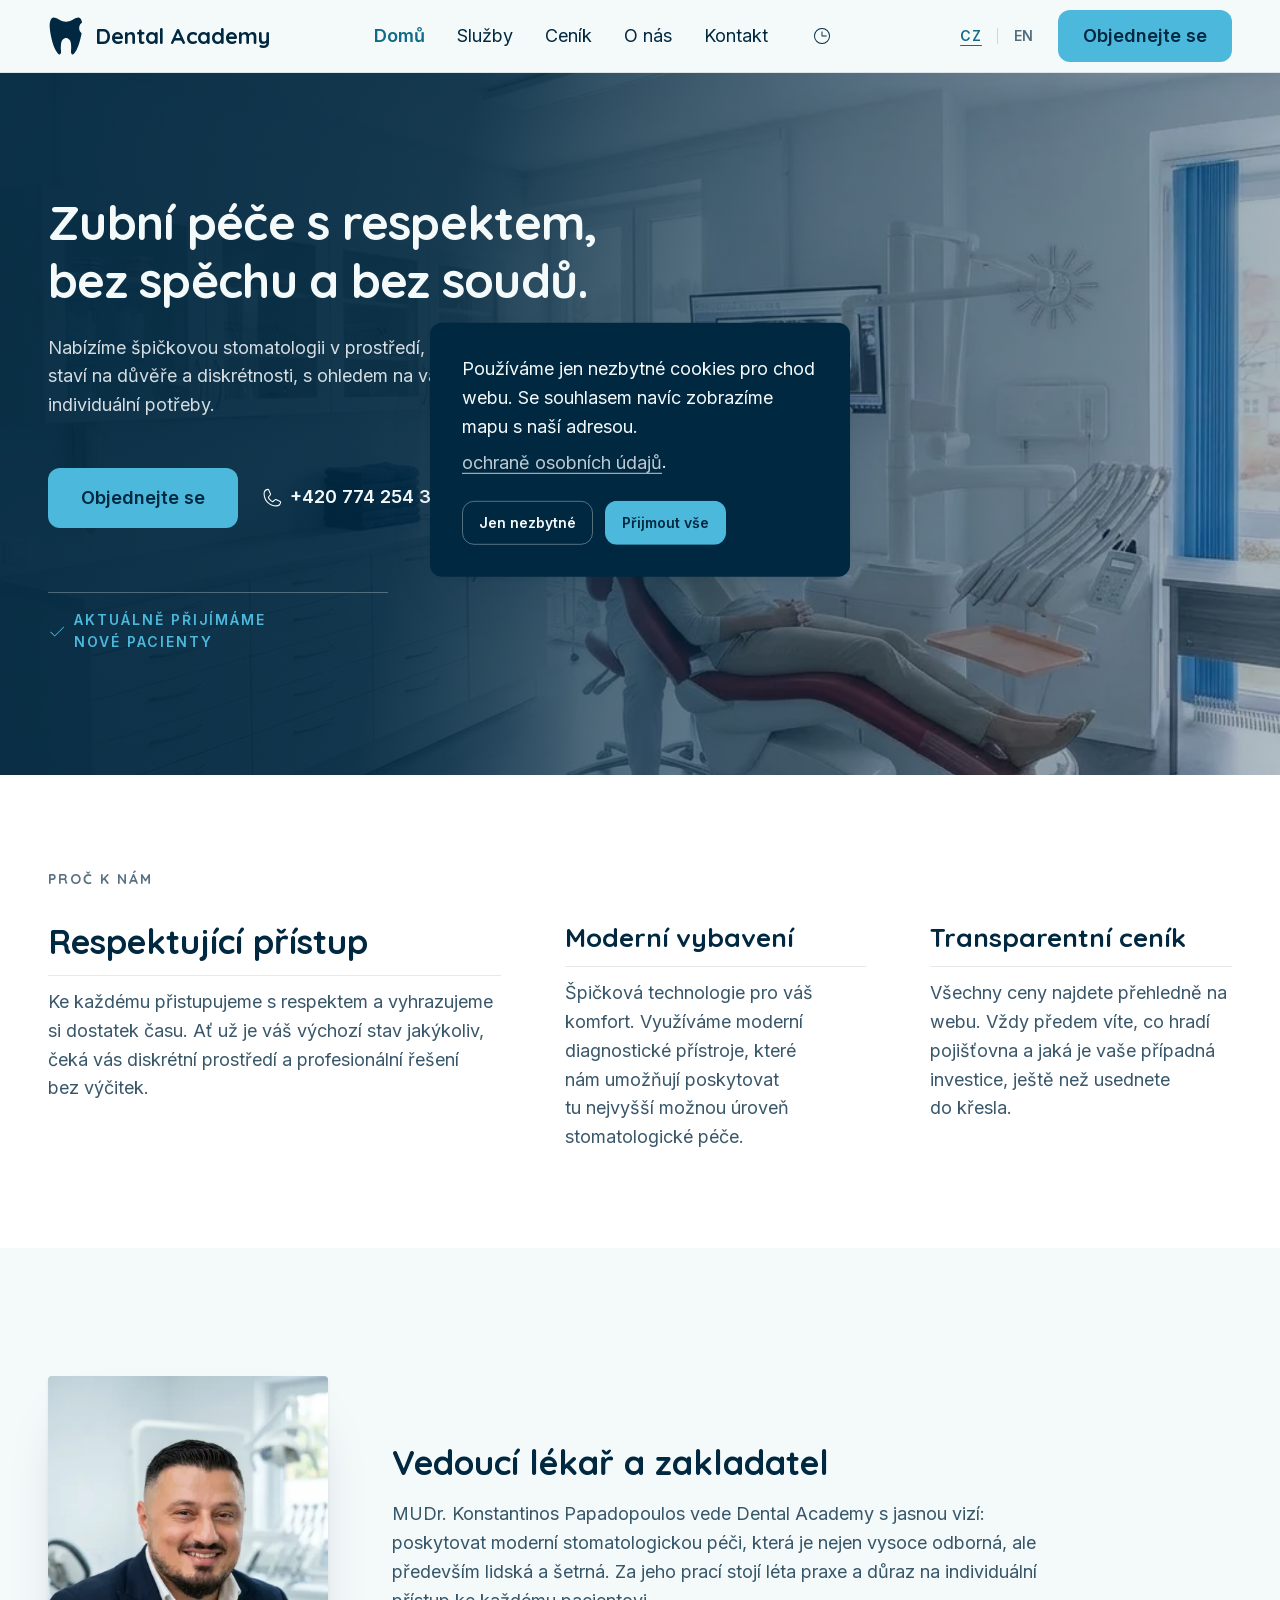
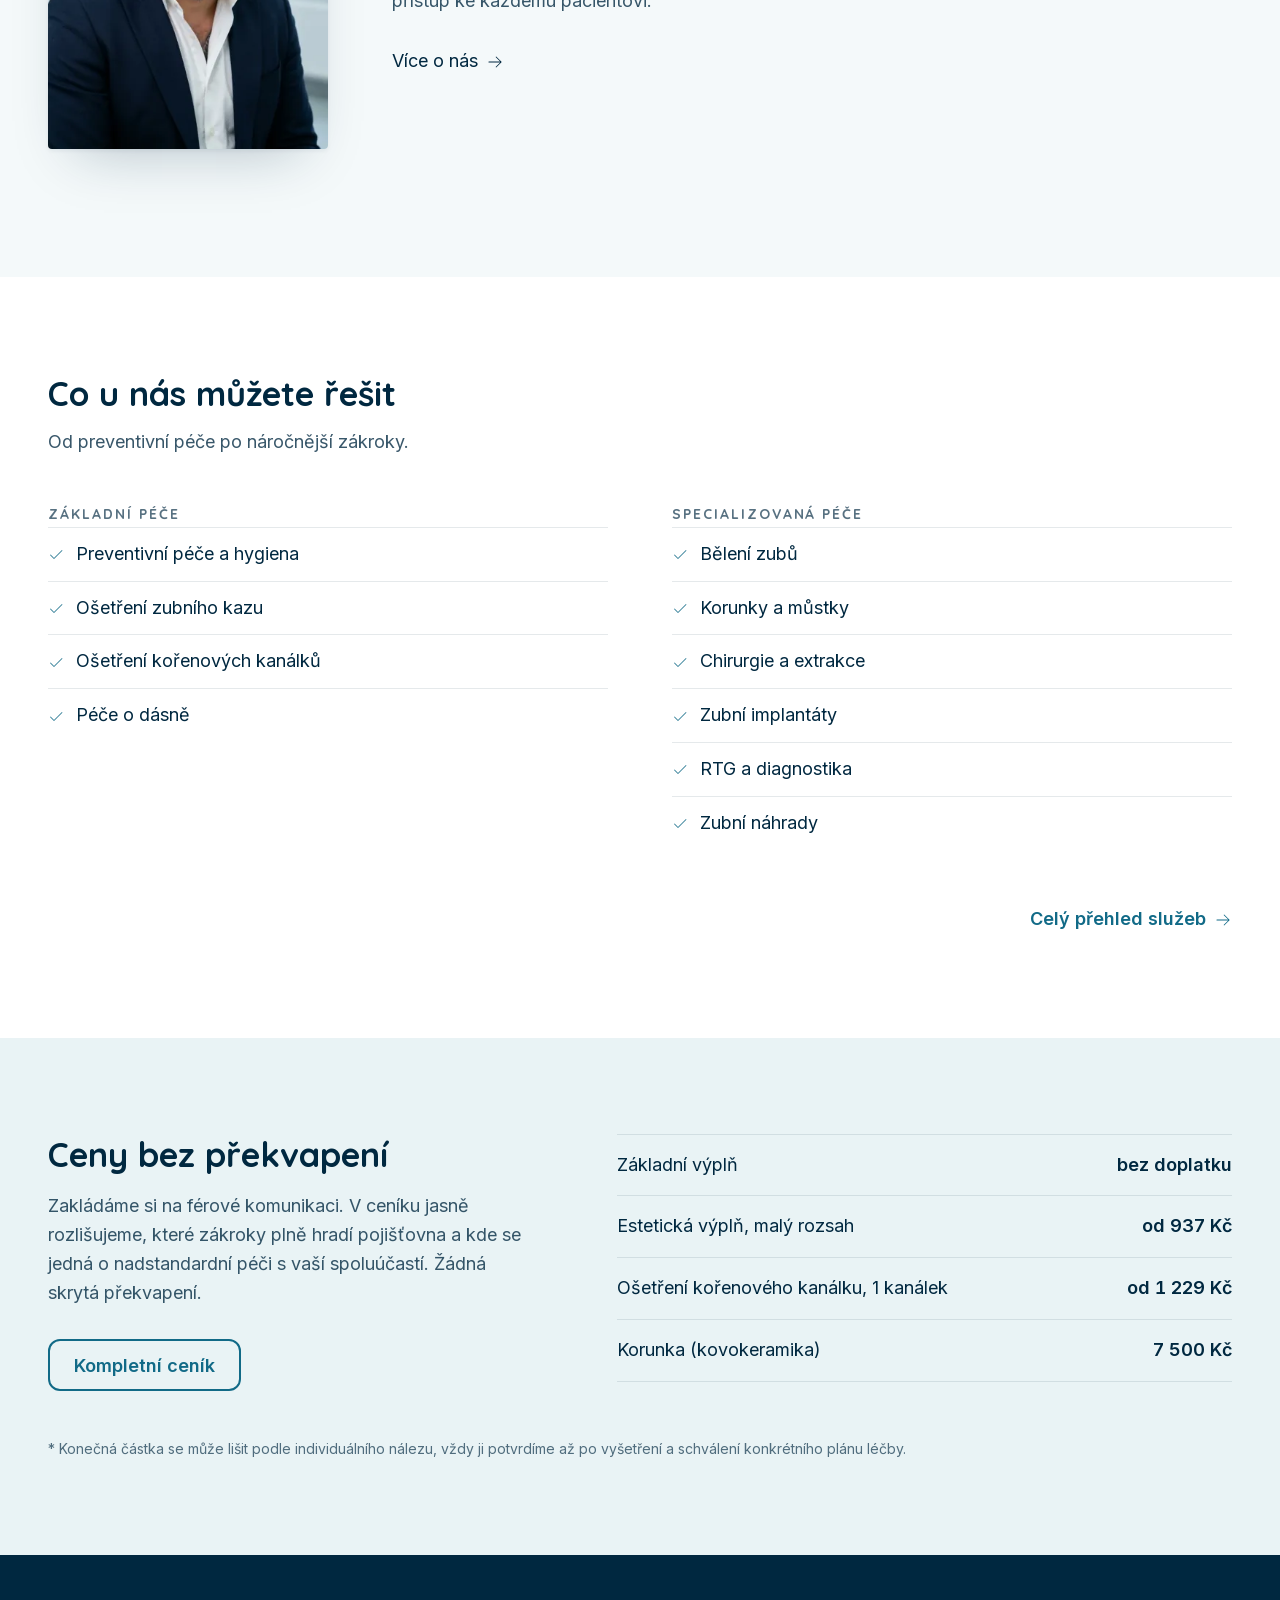
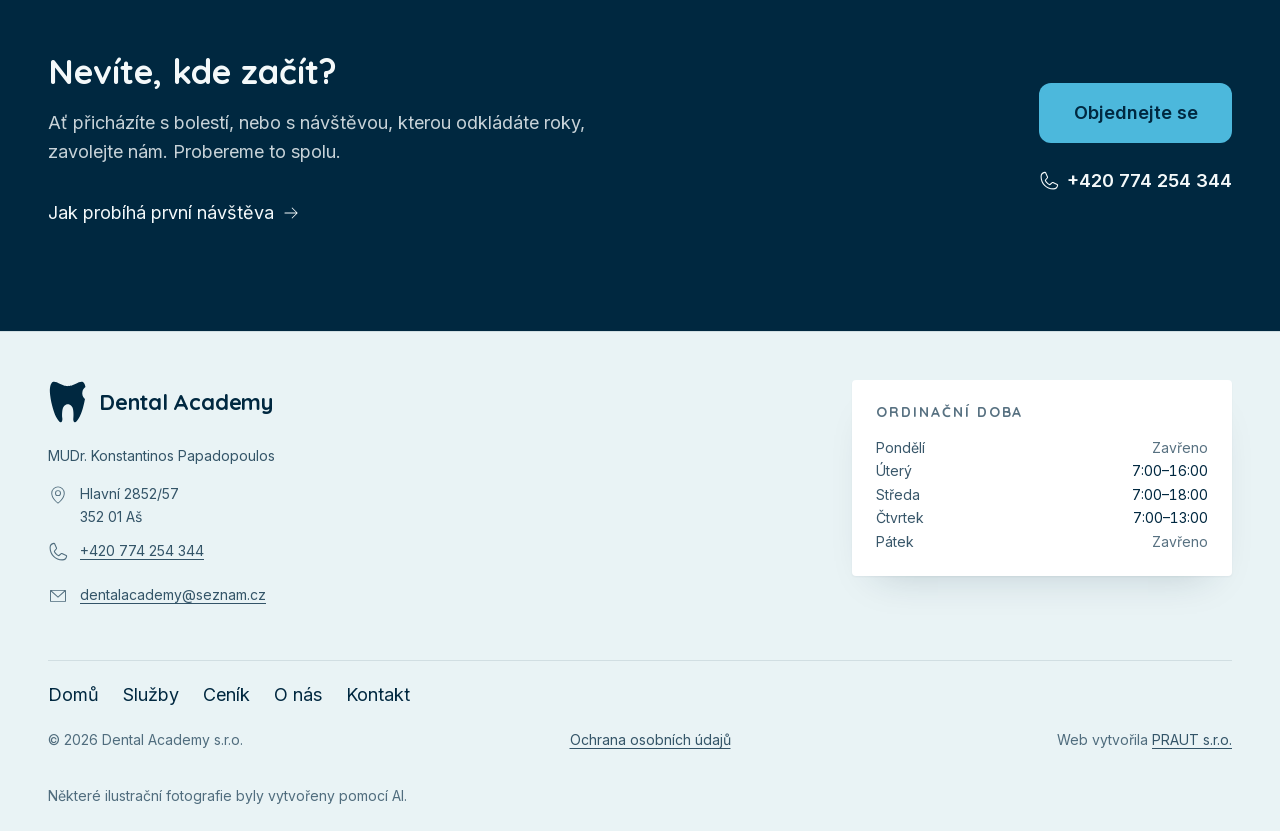
==== commit 058d041c: "Publish source 2ca5171: refine footer spacing and proportions" ====
--- a/index.html
+++ b/index.html
@@ -7,7 +7,7 @@
     <link rel="apple-touch-icon" href="apple-touch-icon.png">
 
   <style>@font-face{font-family:Quicksand;font-style:normal;font-weight:700;font-display:swap;src:url("./media/quicksand-700-latin-ext-optimized-O6MUIEZ3.woff2") format("woff2");unicode-range:U+0100-02BA,U+02BD-02C5,U+02C7-02CC,U+02CE-02D7,U+02DD-02FF,U+0304,U+0308,U+0329,U+1D00-1DBF,U+1E00-1E9F,U+1EF2-1EFF,U+2020,U+20A0-20AB,U+20AD-20C0,U+2113,U+2C60-2C7F,U+A720-A7FF}@font-face{font-family:Quicksand;font-style:normal;font-weight:700;font-display:swap;src:url("./media/quicksand-700-latin-optimized-QVDMFVZS.woff2") format("woff2");unicode-range:U+0000-00FF,U+0131,U+0152-0153,U+02BB-02BC,U+02C6,U+02DA,U+02DC,U+0304,U+0308,U+0329,U+2000-206F,U+20AC,U+2122,U+2191,U+2193,U+2212,U+2215,U+FEFF,U+FFFD}@font-face{font-family:Inter;font-style:normal;font-weight:400;font-display:swap;src:url("./media/inter-400-latin-ext-optimized-43ESOUTK.woff2") format("woff2");unicode-range:U+0100-02BA,U+02BD-02C5,U+02C7-02CC,U+02CE-02D7,U+02DD-02FF,U+0304,U+0308,U+0329,U+1D00-1DBF,U+1E00-1E9F,U+1EF2-1EFF,U+2020,U+20A0-20AB,U+20AD-20C0,U+2113,U+2C60-2C7F,U+A720-A7FF}@font-face{font-family:Inter;font-style:normal;font-weight:400;font-display:swap;src:url("./media/inter-400-latin-optimized-SEBSPGC4.woff2") format("woff2");unicode-range:U+0000-00FF,U+0131,U+0152-0153,U+02BB-02BC,U+02C6,U+02DA,U+02DC,U+0304,U+0308,U+0329,U+2000-206F,U+20AC,U+2122,U+2191,U+2193,U+2212,U+2215,U+FEFF,U+FFFD}@font-face{font-family:Inter;font-style:normal;font-weight:600;font-display:swap;src:url("./media/inter-600-latin-ext-optimized-PHTYKVMK.woff2") format("woff2");unicode-range:U+0100-02BA,U+02BD-02C5,U+02C7-02CC,U+02CE-02D7,U+02DD-02FF,U+0304,U+0308,U+0329,U+1D00-1DBF,U+1E00-1E9F,U+1EF2-1EFF,U+2020,U+20A0-20AB,U+20AD-20C0,U+2113,U+2C60-2C7F,U+A720-A7FF}@font-face{font-family:Inter;font-style:normal;font-weight:600;font-display:swap;src:url("./media/inter-600-latin-optimized-3DX67WTJ.woff2") format("woff2");unicode-range:U+0000-00FF,U+0131,U+0152-0153,U+02BB-02BC,U+02C6,U+02DA,U+02DC,U+0304,U+0308,U+0329,U+2000-206F,U+20AC,U+2122,U+2191,U+2193,U+2212,U+2215,U+FEFF,U+FFFD}:root{--da-navy-900: #002840;--da-turquoise-500: #4cb8dc;--da-turquoise-700: #116a87;--da-purple-500: #8c5096;--da-ice-050: #f4f9fa;--da-ice-100: #e9f3f5;--da-white: #ffffff;--da-red-600: #a23b2e;--da-amber-700: #8f5700;--surface: var(--da-ice-050);--panel: var(--da-white);--panel-tint: var(--da-ice-100);--panel-dark: var(--da-navy-900);--ink: var(--da-navy-900);--ink-soft: rgb(0 40 64 / .78);--ink-faint: rgb(0 40 64 / .66);--ink-ghost: rgb(0 40 64 / .1);--ink-inverse: var(--da-ice-050);--accent: var(--da-turquoise-700);--accent-vivid: var(--da-turquoise-500);--rare: var(--da-purple-500);--border: rgb(0 40 64 / .16);--border-soft: rgb(0 40 64 / .1);--good: var(--da-turquoise-700);--bad: var(--da-red-600);--warn: var(--da-amber-700);--font-heading: "Quicksand", sans-serif;--font-body: "Inter", sans-serif;--text-h1: clamp(30px, 4.2vw, 48px);--text-h2: clamp(26px, 3vw, 34px);--text-h3: clamp(22px, 2.2vw, 26px);--text-body: 18px;--text-small: 14px;--leading-h1: 1.2;--leading-h2: 1.25;--leading-h3: 1.3;--leading-body: 1.6;--leading-small: 1.4;--tracking-kicker: .14em;--space-1: 4px;--space-2: 8px;--space-3: 12px;--space-4: 16px;--space-5: 24px;--space-6: 32px;--space-7: 48px;--space-8: 64px;--space-9: 96px;--space-10: 128px;--radius-surface: 4px;--radius-control: 12px;--shadow-sm: 0 1px 2px rgb(0 40 64 / .05), 0 20px 40px -24px rgb(0 40 64 / .22);--shadow-md: 0 2px 4px rgb(0 40 64 / .06), 0 28px 56px -28px rgb(0 40 64 / .28);--motion-fast: .15s;--motion-medium: .25s;--motion-slow: .4s;--motion-zoom: .7s;--motion-crossfade: 2s;--motion-hero-interval: 4s;--ease: cubic-bezier(.4, 0, .2, 1);--z-base: 0;--z-sticky: 100;--z-dropdown: 200;--z-overlay: 300;--z-cookie: 400;--container: 1200px;--container-wide: 1440px;--gutter: clamp(16px, 4vw, 48px);--tap-target-min: 44px;--focus-ring-width: 3px;--focus-ring-offset: 2px;--focus-ring-color: var(--da-turquoise-700)}*,*:before,*:after{box-sizing:border-box}*{margin:0}html{scroll-behavior:smooth;scroll-padding-top:var(--space-9);-webkit-text-size-adjust:100%}body{background:var(--surface);color:var(--ink);font-family:var(--font-body);font-size:var(--text-body);line-height:var(--leading-body);font-weight:400;-webkit-font-smoothing:antialiased;text-rendering:optimizeLegibility;min-height:100dvh}h1,h2,h3{font-family:var(--font-heading);font-weight:700;text-wrap:balance}h1{font-size:var(--text-h1);line-height:var(--leading-h1);letter-spacing:-.015em}h2{font-size:var(--text-h2);line-height:var(--leading-h2)}h3{font-size:var(--text-h3);line-height:var(--leading-h3)}p{text-wrap:pretty}a{color:var(--accent);text-underline-offset:.2em;transition:color var(--motion-fast) var(--ease)}img,picture,svg{display:block;max-width:100%}button{font:inherit;color:inherit}@media(prefers-reduced-motion:reduce){html{scroll-behavior:auto}*,*:before,*:after{animation-duration:.01ms!important;animation-iteration-count:1!important;transition-duration:.01ms!important;scroll-behavior:auto!important}}
-</style><link rel="stylesheet" href="styles-Z6CKCNIZ.css" media="print" onload="this.media='all'"><noscript><link rel="stylesheet" href="styles-Z6CKCNIZ.css"></noscript><style ng-app-id="ng">main[_ngcontent-ng-c197762682]{display:block;outline:none}</style><meta name="description" content="Zubní ordinace Dental Academy v Aši. MUDr. Konstantinos Papadopoulos nabízí moderní stomatologickou péči a přijímá nové pacienty."><meta name="robots" content="index, follow, max-image-preview:large"><meta property="og:title" content="Dental Academy, zubní ordinace v Aši"><meta property="og:description" content="Zubní ordinace Dental Academy v Aši. MUDr. Konstantinos Papadopoulos nabízí moderní stomatologickou péči a přijímá nové pacienty."><meta property="og:url" content="https://dentalacademyas.cz/"><meta property="og:type" content="website"><meta property="og:site_name" content="Dental Academy"><meta property="og:locale" content="cs_CZ"><meta property="og:image" content="https://dentalacademyas.cz/apple-touch-icon.png"><meta name="twitter:card" content="summary"><meta name="twitter:title" content="Dental Academy, zubní ordinace v Aši"><meta name="twitter:description" content="Zubní ordinace Dental Academy v Aši. MUDr. Konstantinos Papadopoulos nabízí moderní stomatologickou péči a přijímá nové pacienty."><style ng-app-id="ng">a[_ngcontent-ng-c2454751825]{position:absolute;z-index:var(--z-cookie);top:0;left:var(--space-4);transform:translateY(-120%);display:inline-flex;align-items:center;min-height:var(--tap-target-min);padding-inline:var(--space-5);background:var(--panel);color:var(--ink);border-radius:var(--radius-control);box-shadow:var(--shadow-md);text-decoration:none;font-weight:600;transition:transform var(--motion-fast) var(--ease)}a[_ngcontent-ng-c2454751825]:focus-visible{transform:translateY(var(--space-3))}</style><style ng-app-id="ng">header[_ngcontent-ng-c871143590]{position:sticky;top:0;z-index:var(--z-sticky);background:color-mix(in srgb,var(--surface) 88%,transparent);-webkit-backdrop-filter:blur(10px);backdrop-filter:blur(10px);border-bottom:1px solid var(--border-soft)}.bar[_ngcontent-ng-c871143590]{display:flex;align-items:center;justify-content:space-between;gap:var(--space-5);min-height:72px}.brand[_ngcontent-ng-c871143590]{display:inline-flex;color:var(--ink);text-decoration:none;flex:none}.desktop[_ngcontent-ng-c871143590]{display:none}nav.desktop[_ngcontent-ng-c871143590]   ul[_ngcontent-ng-c871143590]{list-style:none;padding:0;display:flex;align-items:center;gap:var(--space-6)}.hours[_ngcontent-ng-c871143590]{position:relative}.hours[_ngcontent-ng-c871143590]   summary[_ngcontent-ng-c871143590]{display:inline-flex;align-items:center;justify-content:center;min-width:var(--tap-target-min);min-height:var(--tap-target-min);color:var(--ink);cursor:pointer;list-style:none;transition:color var(--motion-fast) var(--ease)}.hours[_ngcontent-ng-c871143590]   summary[_ngcontent-ng-c871143590]::-webkit-details-marker{display:none}.hours[_ngcontent-ng-c871143590]   summary[_ngcontent-ng-c871143590]:hover, .hours[open][_ngcontent-ng-c871143590]   summary[_ngcontent-ng-c871143590]{color:var(--accent)}.hours-card[_ngcontent-ng-c871143590]{position:absolute;top:calc(100% + var(--space-3));right:0;z-index:var(--z-dropdown);padding:var(--space-4) var(--space-5);background:var(--panel);border-radius:var(--radius-surface);box-shadow:var(--shadow-md)}.hours-card[_ngcontent-ng-c871143590]   dl[_ngcontent-ng-c871143590]{margin:0;display:grid;grid-template-columns:auto 1fr;gap:var(--space-1) var(--space-4);font-size:var(--text-small);line-height:var(--leading-small);white-space:nowrap}.hours-card[_ngcontent-ng-c871143590]   dt[_ngcontent-ng-c871143590]{color:var(--ink-soft)}.hours-card[_ngcontent-ng-c871143590]   dd[_ngcontent-ng-c871143590]{margin:0;font-variant-numeric:tabular-nums}.hours-card[_ngcontent-ng-c871143590]   dd.closed[_ngcontent-ng-c871143590]{color:var(--ink-faint)}.actions[_ngcontent-ng-c871143590]{display:flex;align-items:center;gap:var(--space-3);flex:none}.burger[_ngcontent-ng-c871143590]{display:inline-flex;align-items:center;justify-content:center;min-width:var(--tap-target-min);min-height:var(--tap-target-min);background:transparent;border:0;border-radius:var(--radius-control);color:var(--ink);cursor:pointer;transition:background-color var(--motion-fast) var(--ease)}.burger[_ngcontent-ng-c871143590]:hover{background:var(--ink-ghost)}.cta[_ngcontent-ng-c871143590]{display:none}@media(min-width:480px){.cta[_ngcontent-ng-c871143590]{display:inline-flex}}@media(min-width:1280px){.desktop[_ngcontent-ng-c871143590]{display:inline-flex}.burger[_ngcontent-ng-c871143590]{display:none}}</style><style ng-app-id="ng">[_nghost-ng-c1360616720]{display:contents}.banner[_ngcontent-ng-c1360616720]{position:fixed;top:50%;left:50%;transform:translate(-50%,-50%);z-index:var(--z-cookie);width:calc(100% - var(--space-4) * 2);max-width:420px;display:grid;gap:var(--space-4);padding:var(--space-6);background:var(--panel-dark);border-radius:var(--radius-control);box-shadow:var(--shadow-md);--ink: var(--ink-inverse);--ink-soft: rgb(244 249 250 / .78);--border: rgb(244 249 250 / .35);--accent: var(--accent-vivid);color:var(--ink);animation:_ngcontent-ng-c1360616720_fade-in var(--motion-slow) var(--ease)}.actions[_ngcontent-ng-c1360616720]{display:flex;flex-wrap:wrap;gap:var(--space-3)}@keyframes _ngcontent-ng-c1360616720_fade-in{0%{opacity:0;transform:translate(-50%,-50%) scale(.96)}to{opacity:1;transform:translate(-50%,-50%) scale(1)}}</style><style ng-app-id="ng">[_nghost-ng-c3181076983]{display:block;width:min(100% - 2 * var(--gutter),var(--_max, var(--container)));margin-inline:auto}</style><style ng-app-id="ng">[_nghost-ng-c3826198548]{display:inline-flex;align-items:center;gap:var(--space-3);color:inherit}.mark[_ngcontent-ng-c3826198548]{height:max(32px,1px * var(--_size, 40));width:auto;aspect-ratio:103.21/116.48}.wordmark[_ngcontent-ng-c3826198548]{font-family:var(--font-heading);font-weight:700;font-size:clamp(18px,2vw,22px);line-height:1.1;letter-spacing:-.01em;white-space:nowrap}</style><style ng-app-id="ng">[_nghost-ng-c3883181231]{display:inline-flex;flex:none;color:inherit}svg[_ngcontent-ng-c3883181231]{width:calc(1px * var(--_size, 24));height:calc(1px * var(--_size, 24))}</style><style ng-app-id="ng">nav[_ngcontent-ng-c47568377]{display:inline-flex;align-items:center;gap:var(--space-1)}a[_ngcontent-ng-c47568377]{display:inline-flex;align-items:center;justify-content:center;min-width:var(--tap-target-min);min-height:var(--tap-target-min);color:var(--ink-faint);text-decoration:none;font-size:var(--text-small);font-weight:600;letter-spacing:.06em;border-radius:var(--radius-control);transition:color var(--motion-fast) var(--ease)}a[_ngcontent-ng-c47568377]:hover{color:var(--ink)}a.is-current[_ngcontent-ng-c47568377]{color:var(--accent);text-decoration:underline;text-underline-offset:.3em}.sep[_ngcontent-ng-c47568377]{width:1px;height:16px;background:var(--border)}.sr-only[_ngcontent-ng-c47568377]{position:absolute;width:1px;height:1px;padding:0;margin:-1px;overflow:hidden;clip-path:inset(50%);white-space:nowrap;border:0}</style><style ng-app-id="ng">[_nghost-ng-c1597601124]{display:inline-flex;align-items:center;justify-content:center;gap:var(--space-2);border-radius:var(--radius-control);border:1px solid transparent;font-family:var(--font-body);font-weight:600;line-height:1.2;text-align:center;text-decoration:none;cursor:pointer;max-width:100%;transition:background-color var(--motion-fast) var(--ease),border-color var(--motion-fast) var(--ease),color var(--motion-fast) var(--ease)}.size-sm[_nghost-ng-c1597601124]{min-height:var(--tap-target-min);padding-inline:var(--space-4);font-size:var(--text-small)}.size-md[_nghost-ng-c1597601124]{min-height:52px;padding-inline:var(--space-5);font-size:var(--text-body)}.size-lg[_nghost-ng-c1597601124]{min-height:60px;padding-inline:var(--space-6);font-size:var(--text-body)}.appearance-primary[_nghost-ng-c1597601124]{background:var(--accent-vivid);color:var(--da-navy-900)}.appearance-primary[_nghost-ng-c1597601124]:hover{background:var(--accent);color:var(--ink-inverse)}.appearance-secondary[_nghost-ng-c1597601124]{background:transparent;border-color:var(--border);color:var(--ink)}.appearance-secondary[_nghost-ng-c1597601124]:hover{border-color:var(--accent);color:var(--accent)}.appearance-ghost[_nghost-ng-c1597601124]{background:transparent;color:var(--accent);padding-inline:var(--space-3)}.appearance-ghost[_nghost-ng-c1597601124]:hover{background:var(--ink-ghost)}.is-full[_nghost-ng-c1597601124]{width:100%}.is-loading[_nghost-ng-c1597601124], [disabled][_nghost-ng-c1597601124]{opacity:.55;cursor:not-allowed;pointer-events:none}</style><style ng-app-id="ng">[_nghost-ng-c4016984144]{color:var(--accent);text-underline-offset:.2em;transition:color var(--motion-fast) var(--ease)}.variant-inline[_nghost-ng-c4016984144]{text-decoration:underline}.variant-inline[_nghost-ng-c4016984144]:hover{color:var(--ink)}.variant-nav[_nghost-ng-c4016984144]{color:var(--ink);text-decoration:none;display:inline-flex;align-items:center;min-height:var(--tap-target-min)}.variant-nav[_nghost-ng-c4016984144]:hover{color:var(--accent)}.variant-quiet[_nghost-ng-c4016984144]{color:var(--ink-soft);text-decoration:underline;text-decoration-color:currentColor;display:inline-flex;align-items:center;min-height:var(--tap-target-min)}.variant-quiet[_nghost-ng-c4016984144]:hover{color:var(--ink)}.is-active[_nghost-ng-c4016984144]{color:var(--accent);font-weight:700}</style><style ng-app-id="ng">.about-teaser[_ngcontent-ng-c872885681]{display:grid;gap:var(--space-6)}@media(min-width:480px){.about-teaser[_ngcontent-ng-c872885681]{grid-template-columns:280px 1fr;align-items:center;gap:var(--space-8)}}.photo[_ngcontent-ng-c872885681]{aspect-ratio:3/4;overflow:hidden;border-radius:var(--radius-surface);box-shadow:var(--shadow-md)}.photo[_ngcontent-ng-c872885681]   img[_ngcontent-ng-c872885681]{width:100%;height:100%;object-fit:cover;transition:transform var(--motion-zoom) var(--ease)}.photo[_ngcontent-ng-c872885681]:hover   img[_ngcontent-ng-c872885681]{transform:scale(1.04)}.about-teaser[_ngcontent-ng-c872885681]   .text[_ngcontent-ng-c872885681]{max-width:60ch}.about-teaser[_ngcontent-ng-c872885681]   .text[_ngcontent-ng-c872885681]   p[_ngcontent-ng-c872885681]{margin-top:var(--space-4);color:var(--ink-soft)}.about-teaser[_ngcontent-ng-c872885681]   .text[_ngcontent-ng-c872885681]   a[_ngcontent-ng-c872885681]{margin-top:var(--space-5);display:inline-flex;gap:var(--space-2)}.services-head[_ngcontent-ng-c872885681]{margin-bottom:var(--space-7)}.services-head[_ngcontent-ng-c872885681]   p[_ngcontent-ng-c872885681]{margin-top:var(--space-3);color:var(--ink-soft)}.services-groups[_ngcontent-ng-c872885681]{display:grid;gap:var(--space-7);margin-bottom:var(--space-7)}@media(min-width:768px){.services-groups[_ngcontent-ng-c872885681]{grid-template-columns:1fr 1fr;gap:var(--space-8)}}.group[_ngcontent-ng-c872885681]   h3[_ngcontent-ng-c872885681]{font-size:var(--text-small);letter-spacing:var(--tracking-kicker);text-transform:uppercase;color:var(--ink-faint);margin-bottom:var(--space-1)}.group[_ngcontent-ng-c872885681]   ul[_ngcontent-ng-c872885681]{list-style:none;padding:0;margin:0}.group[_ngcontent-ng-c872885681]   li[_ngcontent-ng-c872885681]{display:flex;align-items:center;gap:var(--space-3);padding-block:var(--space-3);border-top:1px solid var(--border-soft);color:var(--ink)}.group[_ngcontent-ng-c872885681]   li[_ngcontent-ng-c872885681]   da-icon[_ngcontent-ng-c872885681]{flex-shrink:0;color:var(--accent)}.services-link-row[_ngcontent-ng-c872885681]{display:flex;justify-content:flex-end}.services-link[_ngcontent-ng-c872885681]{gap:var(--space-2);color:var(--accent);font-weight:600}.services-link[_ngcontent-ng-c872885681]:hover{color:var(--ink)}</style><style ng-app-id="ng">.hero[_ngcontent-ng-c1433052263]{position:relative;display:flex;align-items:center;min-height:min(78vh,720px);padding-block:var(--space-9);background:var(--panel-dark);color:var(--ink-inverse);overflow:hidden}.media[_ngcontent-ng-c1433052263]{position:absolute;inset:0;z-index:0}.media[_ngcontent-ng-c1433052263]   img[_ngcontent-ng-c1433052263]{position:absolute;inset:0;width:100%;height:100%;object-fit:cover;opacity:0;transition:none}.media.is-rotating[_ngcontent-ng-c1433052263]   img[_ngcontent-ng-c1433052263]{transition:opacity var(--motion-crossfade) var(--ease)}.media[_ngcontent-ng-c1433052263]   img.is-active[_ngcontent-ng-c1433052263]{opacity:1}.placeholder[_ngcontent-ng-c1433052263]{position:absolute;inset:0;display:grid;place-items:center;background:repeating-linear-gradient(45deg,rgba(244,249,250,.03) 0 12px,transparent 12px 24px),var(--panel-dark)}.placeholder[_ngcontent-ng-c1433052263]   span[_ngcontent-ng-c1433052263]{font-size:var(--text-small);letter-spacing:var(--tracking-kicker);text-transform:uppercase;color:#f4f9fa61;text-align:center;padding-inline:var(--space-5)}.hero[_ngcontent-ng-c1433052263]:after{content:"";position:absolute;inset:0;z-index:1;background:linear-gradient(100deg,#002840f0,#002840e6 34%,#0028408c 62%,#0028404d)}da-container[_ngcontent-ng-c1433052263]{position:relative;z-index:2}.content[_ngcontent-ng-c1433052263]   h1[_ngcontent-ng-c1433052263]{max-width:620px;text-wrap:balance}.lede[_ngcontent-ng-c1433052263]{margin-top:var(--space-5);max-width:34ch;color:#f4f9fadb}@media(min-width:1024px){.lede[_ngcontent-ng-c1433052263]{max-width:40ch}}.actions[_ngcontent-ng-c1433052263]{margin-top:var(--space-7);display:flex;flex-wrap:wrap;align-items:center;gap:var(--space-5)}.phone[_ngcontent-ng-c1433052263]{display:inline-flex;align-items:center;gap:var(--space-2);min-height:var(--tap-target-min);color:var(--ink-inverse);text-decoration:none;font-weight:600;transition:color var(--motion-fast) var(--ease)}.phone[_ngcontent-ng-c1433052263]:hover{color:var(--accent-vivid)}</style><style ng-app-id="ng">.layout[_ngcontent-ng-c4271296847]{display:block}.intro[_ngcontent-ng-c4271296847]{margin-bottom:var(--space-6)}.intro[_ngcontent-ng-c4271296847]   h2[_ngcontent-ng-c4271296847]{font-size:var(--text-small);letter-spacing:var(--tracking-kicker);text-transform:uppercase;color:var(--ink-faint)}.items[_ngcontent-ng-c4271296847]{list-style:none;padding:0;margin:0;display:flex;flex-direction:column;gap:var(--space-6)}@media(min-width:768px){.items[_ngcontent-ng-c4271296847]{flex-direction:row;align-items:flex-start;gap:var(--space-8)}}.items[_ngcontent-ng-c4271296847]   li[_ngcontent-ng-c4271296847]{padding-top:var(--space-5);border-top:1px solid var(--border-soft)}.items[_ngcontent-ng-c4271296847]   li.is-lead[_ngcontent-ng-c4271296847]{flex:1.5 1 0%}.items[_ngcontent-ng-c4271296847]   li[_ngcontent-ng-c4271296847]:not(.is-lead){flex:1 1 0%}@media(min-width:768px){.items[_ngcontent-ng-c4271296847]   li[_ngcontent-ng-c4271296847]{border-top:0;padding-top:0}}.items[_ngcontent-ng-c4271296847]   li.is-lead[_ngcontent-ng-c4271296847]   h3[_ngcontent-ng-c4271296847]{font-size:var(--text-h2);line-height:var(--leading-h2)}.items[_ngcontent-ng-c4271296847]   li.is-lead[_ngcontent-ng-c4271296847]   p[_ngcontent-ng-c4271296847]{max-width:54ch;font-size:var(--text-body)}.items[_ngcontent-ng-c4271296847]   h3[_ngcontent-ng-c4271296847]{padding-bottom:var(--space-3);margin-bottom:var(--space-3);border-bottom:1px solid var(--border-soft);text-wrap:balance}.items[_ngcontent-ng-c4271296847]   p[_ngcontent-ng-c4271296847]{color:var(--ink-soft);max-width:46ch;text-wrap:pretty}</style><style ng-app-id="ng">[_nghost-ng-c2319155291]{display:block}.tone-surface[_nghost-ng-c2319155291]{background:var(--surface)}.tone-panel[_nghost-ng-c2319155291]{background:var(--panel)}.tone-tint[_nghost-ng-c2319155291]{background:var(--panel-tint)}.tone-dark[_nghost-ng-c2319155291]{background:var(--panel-dark);--ink: var(--ink-inverse);--ink-soft: rgb(244 249 250 / .78);--ink-faint: rgb(244 249 250 / .62);--ink-ghost: rgb(244 249 250 / .12);--border: rgb(244 249 250 / .35);--border-soft: rgb(244 249 250 / .18);--accent: var(--accent-vivid);color:var(--ink)}.spacing-tight[_nghost-ng-c2319155291]{padding-block:var(--space-7)}.spacing-normal[_nghost-ng-c2319155291]{padding-block:var(--space-9)}.spacing-loose[_nghost-ng-c2319155291]{padding-block:var(--space-10)}</style><style ng-app-id="ng">[_nghost-ng-c3303436296]{display:block}.accepting[_ngcontent-ng-c3303436296]{display:inline-flex;align-items:center;gap:var(--space-2);margin-top:var(--space-8);padding-top:var(--space-4);border-top:1px solid rgba(244,249,250,.28);font-size:var(--text-small);font-weight:700;letter-spacing:var(--tracking-kicker);text-transform:uppercase;color:var(--accent-vivid);max-width:34ch;animation:_ngcontent-ng-c3303436296_accepting-pulse 2.4s ease-in-out infinite}@keyframes _ngcontent-ng-c3303436296_accepting-pulse{0%,to{opacity:1}50%{opacity:.55}}@media(prefers-reduced-motion:reduce){.accepting[_ngcontent-ng-c3303436296]{animation:none}}</style><link rel="canonical" href="https://dentalacademyas.cz/"><link rel="alternate" href="https://dentalacademyas.cz/" hreflang="cs"><link rel="alternate" href="https://dentalacademyas.cz/en/" hreflang="en"><link rel="alternate" href="https://dentalacademyas.cz/" hreflang="x-default"><script id="clinic-schema" type="application/ld+json">{"@context":"https://schema.org","@type":"Dentist","@id":"https://dentalacademyas.cz/#clinic","name":"Dental Academy s.r.o.","url":"https://dentalacademyas.cz/","telephone":"+420 774 254 344","email":"dentalacademy@seznam.cz","address":{"@type":"PostalAddress","streetAddress":"Hlavní 2852/57","addressLocality":"Aš","postalCode":"352 01","addressCountry":"CZ"},"openingHoursSpecification":[{"@type":"OpeningHoursSpecification","dayOfWeek":"Tuesday","opens":"07:00","closes":"16:00"},{"@type":"OpeningHoursSpecification","dayOfWeek":"Wednesday","opens":"07:00","closes":"18:00"},{"@type":"OpeningHoursSpecification","dayOfWeek":"Thursday","opens":"07:00","closes":"13:00"}]}</script><style ng-app-id="ng">footer[_ngcontent-ng-c2189044931]{background:var(--panel-tint);border-top:1px solid var(--border-soft);padding-block:var(--space-7) var(--space-6)}.grid[_ngcontent-ng-c2189044931]{display:grid;grid-template-columns:minmax(0,1fr);align-items:start;gap:var(--space-6)}@media(min-width:768px){.grid[_ngcontent-ng-c2189044931]{grid-template-columns:minmax(0,3fr) minmax(0,2fr);gap:var(--space-7)}}.brand[_ngcontent-ng-c2189044931]{min-width:0}h2[_ngcontent-ng-c2189044931]{font-size:var(--text-small);letter-spacing:var(--tracking-kicker);text-transform:uppercase;color:var(--ink-faint);margin-bottom:var(--space-4)}.card[_ngcontent-ng-c2189044931]{padding:var(--space-5);background:var(--panel);border-radius:var(--radius-surface);box-shadow:var(--shadow-sm)}.doctor[_ngcontent-ng-c2189044931]{margin-top:var(--space-3);color:var(--ink-soft);font-size:var(--text-small)}.contact[_ngcontent-ng-c2189044931], .links[_ngcontent-ng-c2189044931], .legal[_ngcontent-ng-c2189044931]{list-style:none;padding:0}.contact[_ngcontent-ng-c2189044931]{display:grid;gap:var(--space-2);margin-top:var(--space-4)}.contact[_ngcontent-ng-c2189044931]   li[_ngcontent-ng-c2189044931]{display:grid;grid-template-columns:auto minmax(0,1fr);gap:var(--space-3);align-items:start;color:var(--ink-soft)}.contact[_ngcontent-ng-c2189044931]   da-icon[_ngcontent-ng-c2189044931]{margin-top:2px;color:var(--ink-faint)}.contact[_ngcontent-ng-c2189044931]   a[_ngcontent-ng-c2189044931], .contact[_ngcontent-ng-c2189044931]   span[_ngcontent-ng-c2189044931]{min-width:0;max-width:100%;overflow-wrap:anywhere}.hours[_ngcontent-ng-c2189044931]{margin:0;display:grid;grid-template-columns:minmax(0,1fr) auto;gap:var(--space-1) var(--space-4);font-size:var(--text-small);line-height:var(--leading-small)}.hours[_ngcontent-ng-c2189044931]   dt[_ngcontent-ng-c2189044931]{color:var(--ink-soft)}.hours[_ngcontent-ng-c2189044931]   dd[_ngcontent-ng-c2189044931]{margin:0;text-align:right;font-variant-numeric:tabular-nums}.hours[_ngcontent-ng-c2189044931]   dd.closed[_ngcontent-ng-c2189044931]{color:var(--ink-faint)}.navigation[_ngcontent-ng-c2189044931]{margin-top:var(--space-6);padding-block:var(--space-4);border-top:1px solid var(--border-soft)}.links[_ngcontent-ng-c2189044931], .legal[_ngcontent-ng-c2189044931]{display:flex;flex-wrap:wrap;align-items:center;gap:var(--space-2) var(--space-5)}.bottom[_ngcontent-ng-c2189044931]{display:flex;flex-wrap:wrap;align-items:center;justify-content:space-between;gap:var(--space-2) var(--space-5)}.copyright[_ngcontent-ng-c2189044931], .credit[_ngcontent-ng-c2189044931], .ai-note[_ngcontent-ng-c2189044931]{font-size:var(--text-small);color:var(--ink-faint)}.copyright[_ngcontent-ng-c2189044931], .credit[_ngcontent-ng-c2189044931]{min-width:0;overflow-wrap:anywhere}.ai-note[_ngcontent-ng-c2189044931]{margin-top:var(--space-3)}</style><style ng-app-id="ng">.layout[_ngcontent-ng-c2683849791]{display:grid;gap:var(--space-7)}@media(min-width:1024px){.layout[_ngcontent-ng-c2683849791]{grid-template-columns:1fr 1.3fr;gap:var(--space-9);align-items:start}}.intro[_ngcontent-ng-c2683849791]   p[_ngcontent-ng-c2683849791]{margin-block:var(--space-4) var(--space-6);color:var(--ink-soft);max-width:46ch}.cta[_ngcontent-ng-c2683849791]{border-width:2px;border-color:var(--accent);color:var(--accent)}.cta[_ngcontent-ng-c2683849791]:hover{background:var(--accent);color:var(--ink-inverse)}.note[_ngcontent-ng-c2683849791]{margin-top:var(--space-7);color:var(--ink-faint);font-size:var(--text-small);line-height:var(--leading-small)}.warning[_ngcontent-ng-c2683849791]{margin-bottom:var(--space-5);padding:var(--space-4);background:var(--panel);border-left:3px solid var(--warn);border-radius:var(--radius-surface);font-size:var(--text-small);line-height:var(--leading-small);color:var(--ink-soft)}.warning[_ngcontent-ng-c2683849791]   strong[_ngcontent-ng-c2683849791]{color:var(--warn)}ul[_ngcontent-ng-c2683849791]{list-style:none;padding:0;margin:0}li[_ngcontent-ng-c2683849791]{display:grid;grid-template-columns:1fr auto;align-items:baseline;gap:var(--space-3);padding-block:var(--space-4);border-bottom:1px solid var(--border-soft)}li[_ngcontent-ng-c2683849791]:first-child{border-top:1px solid var(--border-soft)}.price[_ngcontent-ng-c2683849791]{text-align:right;white-space:nowrap;font-weight:600;font-variant-numeric:tabular-nums;color:var(--ink)}</style><style ng-app-id="ng">.layout[_ngcontent-ng-c3161794181]{display:grid;gap:var(--space-7)}@media(min-width:1024px){.layout[_ngcontent-ng-c3161794181]{grid-template-columns:1.4fr auto;gap:var(--space-9);align-items:center}}p[_ngcontent-ng-c3161794181]{margin-top:var(--space-4);max-width:52ch;color:#f4f9fad1}.reassurance[_ngcontent-ng-c3161794181]{margin-top:var(--space-5);gap:var(--space-2)}.actions[_ngcontent-ng-c3161794181]{display:flex;flex-wrap:wrap;align-items:center;gap:var(--space-5)}@media(min-width:1024px){.actions[_ngcontent-ng-c3161794181]{flex-direction:column;align-items:stretch;gap:var(--space-4)}}.phone[_ngcontent-ng-c3161794181]{display:inline-flex;align-items:center;justify-content:center;gap:var(--space-2);min-height:var(--tap-target-min);color:var(--ink-inverse);text-decoration:none;font-weight:600;transition:color var(--motion-fast) var(--ease)}.phone[_ngcontent-ng-c3161794181]:hover{color:var(--accent-vivid)}</style></head>
+</style><link rel="stylesheet" href="styles-Z6CKCNIZ.css" media="print" onload="this.media='all'"><noscript><link rel="stylesheet" href="styles-Z6CKCNIZ.css"></noscript><style ng-app-id="ng">main[_ngcontent-ng-c197762682]{display:block;outline:none}</style><meta name="description" content="Zubní ordinace Dental Academy v Aši. MUDr. Konstantinos Papadopoulos nabízí moderní stomatologickou péči a přijímá nové pacienty."><meta name="robots" content="index, follow, max-image-preview:large"><meta property="og:title" content="Dental Academy, zubní ordinace v Aši"><meta property="og:description" content="Zubní ordinace Dental Academy v Aši. MUDr. Konstantinos Papadopoulos nabízí moderní stomatologickou péči a přijímá nové pacienty."><meta property="og:url" content="https://dentalacademyas.cz/"><meta property="og:type" content="website"><meta property="og:site_name" content="Dental Academy"><meta property="og:locale" content="cs_CZ"><meta property="og:image" content="https://dentalacademyas.cz/apple-touch-icon.png"><meta name="twitter:card" content="summary"><meta name="twitter:title" content="Dental Academy, zubní ordinace v Aši"><meta name="twitter:description" content="Zubní ordinace Dental Academy v Aši. MUDr. Konstantinos Papadopoulos nabízí moderní stomatologickou péči a přijímá nové pacienty."><style ng-app-id="ng">a[_ngcontent-ng-c2454751825]{position:absolute;z-index:var(--z-cookie);top:0;left:var(--space-4);transform:translateY(-120%);display:inline-flex;align-items:center;min-height:var(--tap-target-min);padding-inline:var(--space-5);background:var(--panel);color:var(--ink);border-radius:var(--radius-control);box-shadow:var(--shadow-md);text-decoration:none;font-weight:600;transition:transform var(--motion-fast) var(--ease)}a[_ngcontent-ng-c2454751825]:focus-visible{transform:translateY(var(--space-3))}</style><style ng-app-id="ng">header[_ngcontent-ng-c871143590]{position:sticky;top:0;z-index:var(--z-sticky);background:color-mix(in srgb,var(--surface) 88%,transparent);-webkit-backdrop-filter:blur(10px);backdrop-filter:blur(10px);border-bottom:1px solid var(--border-soft)}.bar[_ngcontent-ng-c871143590]{display:flex;align-items:center;justify-content:space-between;gap:var(--space-5);min-height:72px}.brand[_ngcontent-ng-c871143590]{display:inline-flex;color:var(--ink);text-decoration:none;flex:none}.desktop[_ngcontent-ng-c871143590]{display:none}nav.desktop[_ngcontent-ng-c871143590]   ul[_ngcontent-ng-c871143590]{list-style:none;padding:0;display:flex;align-items:center;gap:var(--space-6)}.hours[_ngcontent-ng-c871143590]{position:relative}.hours[_ngcontent-ng-c871143590]   summary[_ngcontent-ng-c871143590]{display:inline-flex;align-items:center;justify-content:center;min-width:var(--tap-target-min);min-height:var(--tap-target-min);color:var(--ink);cursor:pointer;list-style:none;transition:color var(--motion-fast) var(--ease)}.hours[_ngcontent-ng-c871143590]   summary[_ngcontent-ng-c871143590]::-webkit-details-marker{display:none}.hours[_ngcontent-ng-c871143590]   summary[_ngcontent-ng-c871143590]:hover, .hours[open][_ngcontent-ng-c871143590]   summary[_ngcontent-ng-c871143590]{color:var(--accent)}.hours-card[_ngcontent-ng-c871143590]{position:absolute;top:calc(100% + var(--space-3));right:0;z-index:var(--z-dropdown);padding:var(--space-4) var(--space-5);background:var(--panel);border-radius:var(--radius-surface);box-shadow:var(--shadow-md)}.hours-card[_ngcontent-ng-c871143590]   dl[_ngcontent-ng-c871143590]{margin:0;display:grid;grid-template-columns:auto 1fr;gap:var(--space-1) var(--space-4);font-size:var(--text-small);line-height:var(--leading-small);white-space:nowrap}.hours-card[_ngcontent-ng-c871143590]   dt[_ngcontent-ng-c871143590]{color:var(--ink-soft)}.hours-card[_ngcontent-ng-c871143590]   dd[_ngcontent-ng-c871143590]{margin:0;font-variant-numeric:tabular-nums}.hours-card[_ngcontent-ng-c871143590]   dd.closed[_ngcontent-ng-c871143590]{color:var(--ink-faint)}.actions[_ngcontent-ng-c871143590]{display:flex;align-items:center;gap:var(--space-3);flex:none}.burger[_ngcontent-ng-c871143590]{display:inline-flex;align-items:center;justify-content:center;min-width:var(--tap-target-min);min-height:var(--tap-target-min);background:transparent;border:0;border-radius:var(--radius-control);color:var(--ink);cursor:pointer;transition:background-color var(--motion-fast) var(--ease)}.burger[_ngcontent-ng-c871143590]:hover{background:var(--ink-ghost)}.cta[_ngcontent-ng-c871143590]{display:none}@media(min-width:480px){.cta[_ngcontent-ng-c871143590]{display:inline-flex}}@media(min-width:1280px){.desktop[_ngcontent-ng-c871143590]{display:inline-flex}.burger[_ngcontent-ng-c871143590]{display:none}}</style><style ng-app-id="ng">[_nghost-ng-c1360616720]{display:contents}.banner[_ngcontent-ng-c1360616720]{position:fixed;top:50%;left:50%;transform:translate(-50%,-50%);z-index:var(--z-cookie);width:calc(100% - var(--space-4) * 2);max-width:420px;display:grid;gap:var(--space-4);padding:var(--space-6);background:var(--panel-dark);border-radius:var(--radius-control);box-shadow:var(--shadow-md);--ink: var(--ink-inverse);--ink-soft: rgb(244 249 250 / .78);--border: rgb(244 249 250 / .35);--accent: var(--accent-vivid);color:var(--ink);animation:_ngcontent-ng-c1360616720_fade-in var(--motion-slow) var(--ease)}.actions[_ngcontent-ng-c1360616720]{display:flex;flex-wrap:wrap;gap:var(--space-3)}@keyframes _ngcontent-ng-c1360616720_fade-in{0%{opacity:0;transform:translate(-50%,-50%) scale(.96)}to{opacity:1;transform:translate(-50%,-50%) scale(1)}}</style><style ng-app-id="ng">[_nghost-ng-c3181076983]{display:block;width:min(100% - 2 * var(--gutter),var(--_max, var(--container)));margin-inline:auto}</style><style ng-app-id="ng">[_nghost-ng-c3826198548]{display:inline-flex;align-items:center;gap:var(--space-3);color:inherit}.mark[_ngcontent-ng-c3826198548]{height:max(32px,1px * var(--_size, 40));width:auto;aspect-ratio:103.21/116.48}.wordmark[_ngcontent-ng-c3826198548]{font-family:var(--font-heading);font-weight:700;font-size:clamp(18px,2vw,22px);line-height:1.1;letter-spacing:-.01em;white-space:nowrap}</style><style ng-app-id="ng">[_nghost-ng-c3883181231]{display:inline-flex;flex:none;color:inherit}svg[_ngcontent-ng-c3883181231]{width:calc(1px * var(--_size, 24));height:calc(1px * var(--_size, 24))}</style><style ng-app-id="ng">nav[_ngcontent-ng-c47568377]{display:inline-flex;align-items:center;gap:var(--space-1)}a[_ngcontent-ng-c47568377]{display:inline-flex;align-items:center;justify-content:center;min-width:var(--tap-target-min);min-height:var(--tap-target-min);color:var(--ink-faint);text-decoration:none;font-size:var(--text-small);font-weight:600;letter-spacing:.06em;border-radius:var(--radius-control);transition:color var(--motion-fast) var(--ease)}a[_ngcontent-ng-c47568377]:hover{color:var(--ink)}a.is-current[_ngcontent-ng-c47568377]{color:var(--accent);text-decoration:underline;text-underline-offset:.3em}.sep[_ngcontent-ng-c47568377]{width:1px;height:16px;background:var(--border)}.sr-only[_ngcontent-ng-c47568377]{position:absolute;width:1px;height:1px;padding:0;margin:-1px;overflow:hidden;clip-path:inset(50%);white-space:nowrap;border:0}</style><style ng-app-id="ng">[_nghost-ng-c1597601124]{display:inline-flex;align-items:center;justify-content:center;gap:var(--space-2);border-radius:var(--radius-control);border:1px solid transparent;font-family:var(--font-body);font-weight:600;line-height:1.2;text-align:center;text-decoration:none;cursor:pointer;max-width:100%;transition:background-color var(--motion-fast) var(--ease),border-color var(--motion-fast) var(--ease),color var(--motion-fast) var(--ease)}.size-sm[_nghost-ng-c1597601124]{min-height:var(--tap-target-min);padding-inline:var(--space-4);font-size:var(--text-small)}.size-md[_nghost-ng-c1597601124]{min-height:52px;padding-inline:var(--space-5);font-size:var(--text-body)}.size-lg[_nghost-ng-c1597601124]{min-height:60px;padding-inline:var(--space-6);font-size:var(--text-body)}.appearance-primary[_nghost-ng-c1597601124]{background:var(--accent-vivid);color:var(--da-navy-900)}.appearance-primary[_nghost-ng-c1597601124]:hover{background:var(--accent);color:var(--ink-inverse)}.appearance-secondary[_nghost-ng-c1597601124]{background:transparent;border-color:var(--border);color:var(--ink)}.appearance-secondary[_nghost-ng-c1597601124]:hover{border-color:var(--accent);color:var(--accent)}.appearance-ghost[_nghost-ng-c1597601124]{background:transparent;color:var(--accent);padding-inline:var(--space-3)}.appearance-ghost[_nghost-ng-c1597601124]:hover{background:var(--ink-ghost)}.is-full[_nghost-ng-c1597601124]{width:100%}.is-loading[_nghost-ng-c1597601124], [disabled][_nghost-ng-c1597601124]{opacity:.55;cursor:not-allowed;pointer-events:none}</style><style ng-app-id="ng">[_nghost-ng-c4016984144]{color:var(--accent);text-underline-offset:.2em;transition:color var(--motion-fast) var(--ease)}.variant-inline[_nghost-ng-c4016984144]{text-decoration:underline}.variant-inline[_nghost-ng-c4016984144]:hover{color:var(--ink)}.variant-nav[_nghost-ng-c4016984144]{color:var(--ink);text-decoration:none;display:inline-flex;align-items:center;min-height:var(--tap-target-min)}.variant-nav[_nghost-ng-c4016984144]:hover{color:var(--accent)}.variant-quiet[_nghost-ng-c4016984144]{color:var(--ink-soft);text-decoration:underline;text-decoration-color:currentColor;display:inline-flex;align-items:center;min-height:var(--tap-target-min)}.variant-quiet[_nghost-ng-c4016984144]:hover{color:var(--ink)}.is-active[_nghost-ng-c4016984144]{color:var(--accent);font-weight:700}</style><style ng-app-id="ng">footer[_ngcontent-ng-c2189044931]{background:var(--panel-tint);border-top:1px solid var(--border-soft);padding-block:var(--space-7) var(--space-5)}.grid[_ngcontent-ng-c2189044931]{display:grid;grid-template-columns:minmax(0,1fr);align-items:start;gap:var(--space-6)}@media(min-width:768px){.grid[_ngcontent-ng-c2189044931]{grid-template-columns:minmax(0,3fr) minmax(0,2fr);gap:var(--space-7)}}.grid[_ngcontent-ng-c2189044931] > .card[_ngcontent-ng-c2189044931]{width:100%;min-width:0}@media(min-width:768px){.grid[_ngcontent-ng-c2189044931] > .card[_ngcontent-ng-c2189044931]{max-width:380px;justify-self:end}}.brand[_ngcontent-ng-c2189044931]{min-width:0}h2[_ngcontent-ng-c2189044931]{font-size:var(--text-small);letter-spacing:var(--tracking-kicker);text-transform:uppercase;color:var(--ink-faint);margin-bottom:var(--space-4)}.card[_ngcontent-ng-c2189044931]{padding:var(--space-5);background:var(--panel);border-radius:var(--radius-surface);box-shadow:var(--shadow-sm)}.doctor[_ngcontent-ng-c2189044931]{margin-top:var(--space-3);color:var(--ink-soft);font-size:var(--text-small)}.contact[_ngcontent-ng-c2189044931], .links[_ngcontent-ng-c2189044931], .legal[_ngcontent-ng-c2189044931]{list-style:none;padding:0}.contact[_ngcontent-ng-c2189044931]{display:grid;gap:0;margin-top:var(--space-4);font-size:var(--text-small)}.contact[_ngcontent-ng-c2189044931]   li[_ngcontent-ng-c2189044931]{display:grid;grid-template-columns:auto minmax(0,1fr);gap:var(--space-3);align-items:start;color:var(--ink-soft)}.contact[_ngcontent-ng-c2189044931]   li[_ngcontent-ng-c2189044931]:first-child{margin-bottom:var(--space-3)}.contact[_ngcontent-ng-c2189044931]   da-icon[_ngcontent-ng-c2189044931]{margin-top:2px;color:var(--ink-faint)}.contact[_ngcontent-ng-c2189044931]   a[_ngcontent-ng-c2189044931]{align-items:flex-start}.contact[_ngcontent-ng-c2189044931]   a[_ngcontent-ng-c2189044931], .contact[_ngcontent-ng-c2189044931]   span[_ngcontent-ng-c2189044931]{min-width:0;max-width:100%;overflow-wrap:anywhere}.hours[_ngcontent-ng-c2189044931]{margin:0;display:grid;grid-template-columns:minmax(0,1fr) auto;gap:var(--space-1) var(--space-4);font-size:var(--text-small);line-height:var(--leading-small)}.hours[_ngcontent-ng-c2189044931]   dt[_ngcontent-ng-c2189044931]{color:var(--ink-soft)}.hours[_ngcontent-ng-c2189044931]   dd[_ngcontent-ng-c2189044931]{margin:0;text-align:right;font-variant-numeric:tabular-nums}.hours[_ngcontent-ng-c2189044931]   dd.closed[_ngcontent-ng-c2189044931]{color:var(--ink-faint)}.navigation[_ngcontent-ng-c2189044931]{margin-top:var(--space-6);padding-block:var(--space-3) 0;border-top:1px solid var(--border-soft)}.links[_ngcontent-ng-c2189044931], .legal[_ngcontent-ng-c2189044931]{display:flex;flex-wrap:wrap;align-items:center;gap:var(--space-2) var(--space-5)}.bottom[_ngcontent-ng-c2189044931]{margin-top:var(--space-3);display:flex;flex-wrap:wrap;align-items:baseline;font-size:var(--text-small);color:var(--ink-faint);justify-content:space-between;gap:var(--space-2) var(--space-5)}.bottom[_ngcontent-ng-c2189044931]   a[_ngcontent-ng-c2189044931]{align-items:baseline}.copyright[_ngcontent-ng-c2189044931], .credit[_ngcontent-ng-c2189044931], .ai-note[_ngcontent-ng-c2189044931]{font-size:var(--text-small);color:var(--ink-faint)}.copyright[_ngcontent-ng-c2189044931], .credit[_ngcontent-ng-c2189044931]{min-width:0;overflow-wrap:anywhere}.ai-note[_ngcontent-ng-c2189044931]{margin-top:var(--space-3)}</style><style ng-app-id="ng">.about-teaser[_ngcontent-ng-c872885681]{display:grid;gap:var(--space-6)}@media(min-width:480px){.about-teaser[_ngcontent-ng-c872885681]{grid-template-columns:280px 1fr;align-items:center;gap:var(--space-8)}}.photo[_ngcontent-ng-c872885681]{aspect-ratio:3/4;overflow:hidden;border-radius:var(--radius-surface);box-shadow:var(--shadow-md)}.photo[_ngcontent-ng-c872885681]   img[_ngcontent-ng-c872885681]{width:100%;height:100%;object-fit:cover;transition:transform var(--motion-zoom) var(--ease)}.photo[_ngcontent-ng-c872885681]:hover   img[_ngcontent-ng-c872885681]{transform:scale(1.04)}.about-teaser[_ngcontent-ng-c872885681]   .text[_ngcontent-ng-c872885681]{max-width:60ch}.about-teaser[_ngcontent-ng-c872885681]   .text[_ngcontent-ng-c872885681]   p[_ngcontent-ng-c872885681]{margin-top:var(--space-4);color:var(--ink-soft)}.about-teaser[_ngcontent-ng-c872885681]   .text[_ngcontent-ng-c872885681]   a[_ngcontent-ng-c872885681]{margin-top:var(--space-5);display:inline-flex;gap:var(--space-2)}.services-head[_ngcontent-ng-c872885681]{margin-bottom:var(--space-7)}.services-head[_ngcontent-ng-c872885681]   p[_ngcontent-ng-c872885681]{margin-top:var(--space-3);color:var(--ink-soft)}.services-groups[_ngcontent-ng-c872885681]{display:grid;gap:var(--space-7);margin-bottom:var(--space-7)}@media(min-width:768px){.services-groups[_ngcontent-ng-c872885681]{grid-template-columns:1fr 1fr;gap:var(--space-8)}}.group[_ngcontent-ng-c872885681]   h3[_ngcontent-ng-c872885681]{font-size:var(--text-small);letter-spacing:var(--tracking-kicker);text-transform:uppercase;color:var(--ink-faint);margin-bottom:var(--space-1)}.group[_ngcontent-ng-c872885681]   ul[_ngcontent-ng-c872885681]{list-style:none;padding:0;margin:0}.group[_ngcontent-ng-c872885681]   li[_ngcontent-ng-c872885681]{display:flex;align-items:center;gap:var(--space-3);padding-block:var(--space-3);border-top:1px solid var(--border-soft);color:var(--ink)}.group[_ngcontent-ng-c872885681]   li[_ngcontent-ng-c872885681]   da-icon[_ngcontent-ng-c872885681]{flex-shrink:0;color:var(--accent)}.services-link-row[_ngcontent-ng-c872885681]{display:flex;justify-content:flex-end}.services-link[_ngcontent-ng-c872885681]{gap:var(--space-2);color:var(--accent);font-weight:600}.services-link[_ngcontent-ng-c872885681]:hover{color:var(--ink)}</style><style ng-app-id="ng">.hero[_ngcontent-ng-c1433052263]{position:relative;display:flex;align-items:center;min-height:min(78vh,720px);padding-block:var(--space-9);background:var(--panel-dark);color:var(--ink-inverse);overflow:hidden}.media[_ngcontent-ng-c1433052263]{position:absolute;inset:0;z-index:0}.media[_ngcontent-ng-c1433052263]   img[_ngcontent-ng-c1433052263]{position:absolute;inset:0;width:100%;height:100%;object-fit:cover;opacity:0;transition:none}.media.is-rotating[_ngcontent-ng-c1433052263]   img[_ngcontent-ng-c1433052263]{transition:opacity var(--motion-crossfade) var(--ease)}.media[_ngcontent-ng-c1433052263]   img.is-active[_ngcontent-ng-c1433052263]{opacity:1}.placeholder[_ngcontent-ng-c1433052263]{position:absolute;inset:0;display:grid;place-items:center;background:repeating-linear-gradient(45deg,rgba(244,249,250,.03) 0 12px,transparent 12px 24px),var(--panel-dark)}.placeholder[_ngcontent-ng-c1433052263]   span[_ngcontent-ng-c1433052263]{font-size:var(--text-small);letter-spacing:var(--tracking-kicker);text-transform:uppercase;color:#f4f9fa61;text-align:center;padding-inline:var(--space-5)}.hero[_ngcontent-ng-c1433052263]:after{content:"";position:absolute;inset:0;z-index:1;background:linear-gradient(100deg,#002840f0,#002840e6 34%,#0028408c 62%,#0028404d)}da-container[_ngcontent-ng-c1433052263]{position:relative;z-index:2}.content[_ngcontent-ng-c1433052263]   h1[_ngcontent-ng-c1433052263]{max-width:620px;text-wrap:balance}.lede[_ngcontent-ng-c1433052263]{margin-top:var(--space-5);max-width:34ch;color:#f4f9fadb}@media(min-width:1024px){.lede[_ngcontent-ng-c1433052263]{max-width:40ch}}.actions[_ngcontent-ng-c1433052263]{margin-top:var(--space-7);display:flex;flex-wrap:wrap;align-items:center;gap:var(--space-5)}.phone[_ngcontent-ng-c1433052263]{display:inline-flex;align-items:center;gap:var(--space-2);min-height:var(--tap-target-min);color:var(--ink-inverse);text-decoration:none;font-weight:600;transition:color var(--motion-fast) var(--ease)}.phone[_ngcontent-ng-c1433052263]:hover{color:var(--accent-vivid)}</style><style ng-app-id="ng">.layout[_ngcontent-ng-c4271296847]{display:block}.intro[_ngcontent-ng-c4271296847]{margin-bottom:var(--space-6)}.intro[_ngcontent-ng-c4271296847]   h2[_ngcontent-ng-c4271296847]{font-size:var(--text-small);letter-spacing:var(--tracking-kicker);text-transform:uppercase;color:var(--ink-faint)}.items[_ngcontent-ng-c4271296847]{list-style:none;padding:0;margin:0;display:flex;flex-direction:column;gap:var(--space-6)}@media(min-width:768px){.items[_ngcontent-ng-c4271296847]{flex-direction:row;align-items:flex-start;gap:var(--space-8)}}.items[_ngcontent-ng-c4271296847]   li[_ngcontent-ng-c4271296847]{padding-top:var(--space-5);border-top:1px solid var(--border-soft)}.items[_ngcontent-ng-c4271296847]   li.is-lead[_ngcontent-ng-c4271296847]{flex:1.5 1 0%}.items[_ngcontent-ng-c4271296847]   li[_ngcontent-ng-c4271296847]:not(.is-lead){flex:1 1 0%}@media(min-width:768px){.items[_ngcontent-ng-c4271296847]   li[_ngcontent-ng-c4271296847]{border-top:0;padding-top:0}}.items[_ngcontent-ng-c4271296847]   li.is-lead[_ngcontent-ng-c4271296847]   h3[_ngcontent-ng-c4271296847]{font-size:var(--text-h2);line-height:var(--leading-h2)}.items[_ngcontent-ng-c4271296847]   li.is-lead[_ngcontent-ng-c4271296847]   p[_ngcontent-ng-c4271296847]{max-width:54ch;font-size:var(--text-body)}.items[_ngcontent-ng-c4271296847]   h3[_ngcontent-ng-c4271296847]{padding-bottom:var(--space-3);margin-bottom:var(--space-3);border-bottom:1px solid var(--border-soft);text-wrap:balance}.items[_ngcontent-ng-c4271296847]   p[_ngcontent-ng-c4271296847]{color:var(--ink-soft);max-width:46ch;text-wrap:pretty}</style><style ng-app-id="ng">[_nghost-ng-c2319155291]{display:block}.tone-surface[_nghost-ng-c2319155291]{background:var(--surface)}.tone-panel[_nghost-ng-c2319155291]{background:var(--panel)}.tone-tint[_nghost-ng-c2319155291]{background:var(--panel-tint)}.tone-dark[_nghost-ng-c2319155291]{background:var(--panel-dark);--ink: var(--ink-inverse);--ink-soft: rgb(244 249 250 / .78);--ink-faint: rgb(244 249 250 / .62);--ink-ghost: rgb(244 249 250 / .12);--border: rgb(244 249 250 / .35);--border-soft: rgb(244 249 250 / .18);--accent: var(--accent-vivid);color:var(--ink)}.spacing-tight[_nghost-ng-c2319155291]{padding-block:var(--space-7)}.spacing-normal[_nghost-ng-c2319155291]{padding-block:var(--space-9)}.spacing-loose[_nghost-ng-c2319155291]{padding-block:var(--space-10)}</style><style ng-app-id="ng">[_nghost-ng-c3303436296]{display:block}.accepting[_ngcontent-ng-c3303436296]{display:inline-flex;align-items:center;gap:var(--space-2);margin-top:var(--space-8);padding-top:var(--space-4);border-top:1px solid rgba(244,249,250,.28);font-size:var(--text-small);font-weight:700;letter-spacing:var(--tracking-kicker);text-transform:uppercase;color:var(--accent-vivid);max-width:34ch;animation:_ngcontent-ng-c3303436296_accepting-pulse 2.4s ease-in-out infinite}@keyframes _ngcontent-ng-c3303436296_accepting-pulse{0%,to{opacity:1}50%{opacity:.55}}@media(prefers-reduced-motion:reduce){.accepting[_ngcontent-ng-c3303436296]{animation:none}}</style><link rel="canonical" href="https://dentalacademyas.cz/"><link rel="alternate" href="https://dentalacademyas.cz/" hreflang="cs"><link rel="alternate" href="https://dentalacademyas.cz/en/" hreflang="en"><link rel="alternate" href="https://dentalacademyas.cz/" hreflang="x-default"><script id="clinic-schema" type="application/ld+json">{"@context":"https://schema.org","@type":"Dentist","@id":"https://dentalacademyas.cz/#clinic","name":"Dental Academy s.r.o.","url":"https://dentalacademyas.cz/","telephone":"+420 774 254 344","email":"dentalacademy@seznam.cz","address":{"@type":"PostalAddress","streetAddress":"Hlavní 2852/57","addressLocality":"Aš","postalCode":"352 01","addressCountry":"CZ"},"openingHoursSpecification":[{"@type":"OpeningHoursSpecification","dayOfWeek":"Tuesday","opens":"07:00","closes":"16:00"},{"@type":"OpeningHoursSpecification","dayOfWeek":"Wednesday","opens":"07:00","closes":"18:00"},{"@type":"OpeningHoursSpecification","dayOfWeek":"Thursday","opens":"07:00","closes":"13:00"}]}</script><style ng-app-id="ng">.layout[_ngcontent-ng-c3161794181]{display:grid;gap:var(--space-7)}@media(min-width:1024px){.layout[_ngcontent-ng-c3161794181]{grid-template-columns:1.4fr auto;gap:var(--space-9);align-items:center}}p[_ngcontent-ng-c3161794181]{margin-top:var(--space-4);max-width:52ch;color:#f4f9fad1}.reassurance[_ngcontent-ng-c3161794181]{margin-top:var(--space-5);gap:var(--space-2)}.actions[_ngcontent-ng-c3161794181]{display:flex;flex-wrap:wrap;align-items:center;gap:var(--space-5)}@media(min-width:1024px){.actions[_ngcontent-ng-c3161794181]{flex-direction:column;align-items:stretch;gap:var(--space-4)}}.phone[_ngcontent-ng-c3161794181]{display:inline-flex;align-items:center;justify-content:center;gap:var(--space-2);min-height:var(--tap-target-min);color:var(--ink-inverse);text-decoration:none;font-weight:600;transition:color var(--motion-fast) var(--ease)}.phone[_ngcontent-ng-c3161794181]:hover{color:var(--accent-vivid)}</style><style ng-app-id="ng">.layout[_ngcontent-ng-c2683849791]{display:grid;gap:var(--space-7)}@media(min-width:1024px){.layout[_ngcontent-ng-c2683849791]{grid-template-columns:1fr 1.3fr;gap:var(--space-9);align-items:start}}.intro[_ngcontent-ng-c2683849791]   p[_ngcontent-ng-c2683849791]{margin-block:var(--space-4) var(--space-6);color:var(--ink-soft);max-width:46ch}.cta[_ngcontent-ng-c2683849791]{border-width:2px;border-color:var(--accent);color:var(--accent)}.cta[_ngcontent-ng-c2683849791]:hover{background:var(--accent);color:var(--ink-inverse)}.note[_ngcontent-ng-c2683849791]{margin-top:var(--space-7);color:var(--ink-faint);font-size:var(--text-small);line-height:var(--leading-small)}.warning[_ngcontent-ng-c2683849791]{margin-bottom:var(--space-5);padding:var(--space-4);background:var(--panel);border-left:3px solid var(--warn);border-radius:var(--radius-surface);font-size:var(--text-small);line-height:var(--leading-small);color:var(--ink-soft)}.warning[_ngcontent-ng-c2683849791]   strong[_ngcontent-ng-c2683849791]{color:var(--warn)}ul[_ngcontent-ng-c2683849791]{list-style:none;padding:0;margin:0}li[_ngcontent-ng-c2683849791]{display:grid;grid-template-columns:1fr auto;align-items:baseline;gap:var(--space-3);padding-block:var(--space-4);border-bottom:1px solid var(--border-soft)}li[_ngcontent-ng-c2683849791]:first-child{border-top:1px solid var(--border-soft)}.price[_ngcontent-ng-c2683849791]{text-align:right;white-space:nowrap;font-weight:600;font-variant-numeric:tabular-nums;color:var(--ink)}</style></head>
   <body><!--nghm--><script type="text/javascript" id="ng-event-dispatch-contract">(()=>{function p(t,n,r,o,e,i,f,m){return{eventType:t,event:n,targetElement:r,eic:o,timeStamp:e,eia:i,eirp:f,eiack:m}}function u(t){let n=[],r=e=>{n.push(e)};return{c:t,q:n,et:[],etc:[],d:r,h:e=>{r(p(e.type,e,e.target,t,Date.now()))}}}function s(t,n,r){for(let o=0;o<n.length;o++){let e=n[o];(r?t.etc:t.et).push(e),t.c.addEventListener(e,t.h,r)}}function c(t,n,r,o,e=window){let i=u(t);e._ejsas||(e._ejsas={}),e._ejsas[n]=i,s(i,r),s(i,o,!0)}window.__jsaction_bootstrap=c;})();
 </script><script>window.__jsaction_bootstrap(document.body,"ng",["click"],["load"]);</script>
     <app-root ng-version="21.2.20" _nghost-ng-c197762682 ngh="12" ng-server-context="ssg"><da-skip-link _ngcontent-ng-c197762682 _nghost-ng-c2454751825 ngh="0"><a _ngcontent-ng-c2454751825 fragment="obsah" queryparamshandling="preserve" href="/#obsah" jsaction="click:;">Přejít na hlavní obsah</a></da-skip-link><da-header _ngcontent-ng-c197762682 _nghost-ng-c871143590 ngh="3"><header _ngcontent-ng-c871143590><da-container _ngcontent-ng-c871143590 width="wide" _nghost-ng-c3181076983 style="--_max: var(--container-wide);" ngh="0"><div _ngcontent-ng-c871143590 class="bar"><a _ngcontent-ng-c871143590 class="brand" aria-label="Dental Academy, domovská stránka" href="/" jsaction="click:;"><da-logo _ngcontent-ng-c871143590 _nghost-ng-c3826198548 style="--_size: 40;" ngh="1"><svg _ngcontent-ng-c3826198548="" viewBox="85.02 15.29 103.21 116.48" fill="currentColor" aria-hidden="true" focusable="false" class="mark"><path _ngcontent-ng-c3826198548="" fill-rule="nonzero" d="M 155.742188 26.761719 C 146.433594 31.835938 137.515625 31.667969 137.515625 31.667969 C 137.515625 31.667969 128.539062 31.835938 119.230469 26.761719 C 108.804688 21.132812 103.285156 19.292969 98.9375 20.183594 C 94.589844 21.019531 89.015625 29.882812 90.074219 48.671875 C 91.078125 67.457031 99.105469 99.289062 105.851562 111.773438 C 112.652344 124.316406 116.832031 127.773438 119.230469 127.273438 C 121.683594 126.714844 123.96875 121.699219 122.910156 115.621094 C 121.851562 109.546875 122.238281 92.429688 125.863281 86.578125 C 130.882812 78.382812 137.515625 79.273438 137.515625 79.273438 C 137.515625 79.273438 144.09375 78.382812 149.164062 86.578125 C 152.789062 92.429688 153.125 109.546875 152.121094 115.621094 C 151.0625 121.699219 153.347656 126.714844 155.742188 127.273438 C 158.195312 127.773438 162.378906 124.316406 169.121094 111.773438 C 174.140625 102.519531 179.824219 82.730469 182.890625 65.449219 C 182.835938 65.449219 182.835938 65.449219 182.835938 65.449219 C 179.492188 62.664062 175.699219 57.867188 175.699219 50.230469 C 175.699219 40.8125 181.722656 35.738281 184.230469 34.007812 C 182.667969 25.203125 179.101562 20.796875 176.089844 20.183594 C 175.421875 20.015625 174.695312 19.960938 173.972656 19.960938 C 169.902344 19.960938 164.550781 22.023438 155.742188 26.761719 Z M 184.230469 34.007812 Z M 184.230469 34.007812 "/></svg><span _ngcontent-ng-c3826198548 class="wordmark">Dental Academy</span><!----></da-logo></a><nav _ngcontent-ng-c871143590 class="desktop" aria-label="Hlavní navigace"><ul _ngcontent-ng-c871143590><li _ngcontent-ng-c871143590><a _ngcontent-ng-c871143590 dalink variant="nav" routerlinkactive="is-active" _nghost-ng-c4016984144 class="variant-nav is-active" href="/" ngh="0" jsaction="click:;"> Domů </a></li><li _ngcontent-ng-c871143590><a _ngcontent-ng-c871143590 dalink variant="nav" routerlinkactive="is-active" _nghost-ng-c4016984144 class="variant-nav" href="/sluzby" ngh="0" jsaction="click:;"> Služby </a></li><li _ngcontent-ng-c871143590><a _ngcontent-ng-c871143590 dalink variant="nav" routerlinkactive="is-active" _nghost-ng-c4016984144 class="variant-nav" href="/cenik" ngh="0" jsaction="click:;"> Ceník </a></li><li _ngcontent-ng-c871143590><a _ngcontent-ng-c871143590 dalink variant="nav" routerlinkactive="is-active" _nghost-ng-c4016984144 class="variant-nav" href="/o-nas" ngh="0" jsaction="click:;"> O nás </a></li><li _ngcontent-ng-c871143590><a _ngcontent-ng-c871143590 dalink variant="nav" routerlinkactive="is-active" _nghost-ng-c4016984144 class="variant-nav" href="/kontakt" ngh="0" jsaction="click:;"> Kontakt </a></li><!----><li _ngcontent-ng-c871143590><details _ngcontent-ng-c871143590 class="hours"><summary _ngcontent-ng-c871143590 title="Ordinační doba" aria-label="Ordinační doba"><da-icon _ngcontent-ng-c871143590 name="clock" _nghost-ng-c3883181231 style="--_size: 20;" ngh="2"><svg _ngcontent-ng-c3883181231="" viewBox="0 0 256 256" fill="currentColor" focusable="false" aria-hidden="true"><g _ngcontent-ng-c3883181231="" transform-origin="128 128"><path _ngcontent-ng-c3883181231="" d="M128,26A102,102,0,1,0,230,128,102.12,102.12,0,0,0,128,26Zm0,192a90,90,0,1,1,90-90A90.1,90.1,0,0,1,128,218Zm62-90a6,6,0,0,1-6,6H128a6,6,0,0,1-6-6V72a6,6,0,0,1,12,0v50h50A6,6,0,0,1,190,128Z"/><!----></g></svg></da-icon></summary><div _ngcontent-ng-c871143590 class="hours-card"><dl _ngcontent-ng-c871143590><dt _ngcontent-ng-c871143590>Pondělí</dt><dd _ngcontent-ng-c871143590 class="closed">Zavřeno</dd><dt _ngcontent-ng-c871143590>Úterý</dt><dd _ngcontent-ng-c871143590 class>7:00–16:00</dd><dt _ngcontent-ng-c871143590>Středa</dt><dd _ngcontent-ng-c871143590 class>7:00–18:00</dd><dt _ngcontent-ng-c871143590>Čtvrtek</dt><dd _ngcontent-ng-c871143590 class>7:00–13:00</dd><dt _ngcontent-ng-c871143590>Pátek</dt><dd _ngcontent-ng-c871143590 class="closed">Zavřeno</dd><!----></dl></div></details></li></ul></nav><div _ngcontent-ng-c871143590 class="actions"><da-language-switcher _ngcontent-ng-c871143590 class="desktop" _nghost-ng-c47568377 ngh="0"><nav _ngcontent-ng-c47568377 aria-label="Volba jazyka / Language"><a _ngcontent-ng-c47568377 hreflang="cs" lang="cs" class="is-current" aria-current="true" href="/" jsaction="click:;"><span _ngcontent-ng-c47568377 aria-hidden="true" class="abbr">CZ</span><span _ngcontent-ng-c47568377 class="sr-only">Čeština</span></a><span _ngcontent-ng-c47568377 aria-hidden="true" class="sep"></span><a _ngcontent-ng-c47568377 hreflang="en" lang="en" class href="/en" jsaction="click:;"><span _ngcontent-ng-c47568377 aria-hidden="true" class="abbr">EN</span><span _ngcontent-ng-c47568377 class="sr-only">English</span></a></nav></da-language-switcher><a _ngcontent-ng-c871143590 dabutton class="cta appearance-primary da-btn size-md" _nghost-ng-c1597601124 href="tel:+420774254344" ngh="0">Objednejte se</a><button _ngcontent-ng-c871143590 type="button" class="burger" aria-label="Otevřít menu" aria-expanded="false" jsaction="click:;"><da-icon _ngcontent-ng-c871143590 name="list" _nghost-ng-c3883181231 style="--_size: 24;" ngh="2"><svg _ngcontent-ng-c3883181231="" viewBox="0 0 256 256" fill="currentColor" focusable="false" aria-hidden="true"><g _ngcontent-ng-c3883181231="" transform-origin="128 128"><path _ngcontent-ng-c3883181231="" d="M222,128a6,6,0,0,1-6,6H40a6,6,0,0,1,0-12H216A6,6,0,0,1,222,128ZM40,70H216a6,6,0,0,0,0-12H40a6,6,0,0,0,0,12ZM216,186H40a6,6,0,0,0,0,12H216a6,6,0,0,0,0-12Z"/><!----></g></svg></da-icon></button></div></div></da-container></header><!----><!----></da-header><main _ngcontent-ng-c197762682 id="obsah" tabindex="-1"><router-outlet _ngcontent-ng-c197762682></router-outlet><da-home-page _nghost-ng-c872885681 ngh="9"><da-hero _ngcontent-ng-c872885681 _nghost-ng-c1433052263 ngh="5"><section _ngcontent-ng-c1433052263 class="hero"><div _ngcontent-ng-c1433052263 aria-hidden="true" class="media"><picture _ngcontent-ng-c1433052263><!----><source _ngcontent-ng-c1433052263 media="(max-width: 767px)" sizes="100vw" srcset="img/mockup/hero-01-osetreni-mobile-480.webp 480w, img/mockup/hero-01-osetreni-mobile-600.webp 600w"><!----><img _ngcontent-ng-c1433052263 class="is-active" src="img/mockup/hero-01-osetreni.webp" alt="Zubní lékař ošetřuje pacientku v křesle, prosvětlená ordinace" width="1024" height="1025" fetchpriority="high" loading="eager" jsaction="load:;"></picture><!----><!----><!----><!----><!----><!----></div><da-container _ngcontent-ng-c1433052263 width="wide" _nghost-ng-c3181076983 style="--_max: var(--container-wide);" ngh="0"><div _ngcontent-ng-c1433052263 class="content"><h1 _ngcontent-ng-c1433052263>Zubní péče s&nbsp;respektem, bez spěchu a&nbsp;bez soudů.</h1><p _ngcontent-ng-c1433052263 class="lede">Nabízíme špičkovou stomatologii v&nbsp;prostředí, které staví na důvěře a&nbsp;diskrétnosti, s&nbsp;ohledem na vaše individuální potřeby.</p><div _ngcontent-ng-c1433052263 class="actions"><a _ngcontent-ng-c1433052263 dabutton size="lg" _nghost-ng-c1597601124 href="tel:+420774254344" class="appearance-primary da-btn size-lg" ngh="0">Objednejte se</a><a _ngcontent-ng-c1433052263 class="phone" href="tel:+420774254344"><da-icon _ngcontent-ng-c1433052263 name="phone" _nghost-ng-c3883181231 style="--_size: 20;" ngh="2"><svg _ngcontent-ng-c3883181231="" viewBox="0 0 256 256" fill="currentColor" focusable="false" aria-hidden="true"><g _ngcontent-ng-c3883181231="" transform-origin="128 128" transform="scale(1.15)"><path _ngcontent-ng-c3883181231="" d="M221.59,160.3l-47.24-21.17a14,14,0,0,0-13.28,1.22,4.81,4.81,0,0,0-.56.42l-24.69,21a1.88,1.88,0,0,1-1.68.06c-15.87-7.66-32.31-24-40-39.65a1.91,1.91,0,0,1,0-1.68l21.07-25a6.13,6.13,0,0,0,.42-.58,14,14,0,0,0,1.12-13.27L95.73,34.49a14,14,0,0,0-14.56-8.38A54.24,54.24,0,0,0,34,80c0,78.3,63.7,142,142,142a54.25,54.25,0,0,0,53.89-47.17A14,14,0,0,0,221.59,160.3ZM176,210C104.32,210,46,151.68,46,80A42.23,42.23,0,0,1,82.67,38h.23a2,2,0,0,1,1.84,1.31l21.1,47.11a2,2,0,0,1,0,1.67L84.73,113.15a4.73,4.73,0,0,0-.43.57,14,14,0,0,0-.91,13.73c8.87,18.16,27.17,36.32,45.53,45.19a14,14,0,0,0,13.77-1c.19-.13.38-.27.56-.42l24.68-21a1.92,1.92,0,0,1,1.6-.1l47.25,21.17a2,2,0,0,1,1.21,2A42.24,42.24,0,0,1,176,210Z"/><!----></g></svg></da-icon> +420 774 254 344 </a></div><da-accepting-patients _ngcontent-ng-c1433052263 _nghost-ng-c3303436296 ngh="4"><p _ngcontent-ng-c3303436296 class="accepting"><da-icon _ngcontent-ng-c3303436296 name="check" _nghost-ng-c3883181231 style="--_size: 18;" ngh="2"><svg _ngcontent-ng-c3883181231="" viewBox="0 0 256 256" fill="currentColor" focusable="false" aria-hidden="true"><g _ngcontent-ng-c3883181231="" transform-origin="128 128"><path _ngcontent-ng-c3883181231="" d="M228.24,76.24l-128,128a6,6,0,0,1-8.48,0l-56-56a6,6,0,0,1,8.48-8.48L96,191.51,219.76,67.76a6,6,0,0,1,8.48,8.48Z"/><!----></g></svg></da-icon> Aktuálně přijímáme nové pacienty </p><!----></da-accepting-patients></div></da-container></section></da-hero><da-feature-row _ngcontent-ng-c872885681 _nghost-ng-c4271296847 ngh="6"><da-section _ngcontent-ng-c4271296847 tone="panel" _nghost-ng-c2319155291 class="spacing-normal tone-panel" ngh="0"><da-container _ngcontent-ng-c4271296847 _nghost-ng-c3181076983 style="--_max: var(--container);" ngh="0"><div _ngcontent-ng-c4271296847 class="layout"><div _ngcontent-ng-c4271296847 class="intro"><h2 _ngcontent-ng-c4271296847>Proč k nám</h2></div><ul _ngcontent-ng-c4271296847 class="items"><li _ngcontent-ng-c4271296847 class="is-lead"><h3 _ngcontent-ng-c4271296847>Respektující přístup</h3><p _ngcontent-ng-c4271296847>Ke každému přistupujeme s respektem a vyhrazujeme si dostatek času. Ať už je váš výchozí stav jakýkoliv, čeká vás diskrétní prostředí a profesionální řešení bez výčitek.</p></li><li _ngcontent-ng-c4271296847 class><h3 _ngcontent-ng-c4271296847>Moderní vybavení</h3><p _ngcontent-ng-c4271296847>Špičková technologie pro váš komfort. Využíváme moderní diagnostické přístroje, které nám umožňují poskytovat tu nejvyšší možnou úroveň stomatologické péče.</p></li><li _ngcontent-ng-c4271296847 class><h3 _ngcontent-ng-c4271296847>Transparentní ceník</h3><p _ngcontent-ng-c4271296847>Všechny ceny najdete přehledně na webu. Vždy předem víte, co hradí pojišťovna a jaká je vaše případná investice, ještě než usednete do křesla.</p></li><!----></ul></div></da-container></da-section></da-feature-row><da-section _ngcontent-ng-c872885681 spacing="loose" _nghost-ng-c2319155291 class="spacing-loose tone-surface" ngh="0"><da-container _ngcontent-ng-c872885681 _nghost-ng-c3181076983 style="--_max: var(--container);" ngh="0"><div _ngcontent-ng-c872885681 class="about-teaser"><div _ngcontent-ng-c872885681 class="photo"><img _ngcontent-ng-c872885681 srcset="
@@ -16,7 +16,7 @@
                 img/mockup/tym-lekar-768.webp 768w,
                 img/mockup/tym-lekar.webp     896w
               " sizes="(min-width: 640px) 280px, calc(100vw - 32px)" width="896" height="1200" loading="lazy" decoding="async" src="img/mockup/tym-lekar.webp" alt="MUDr. Konstantinos Papadopoulos v ordinaci Dental Academy"></div><div _ngcontent-ng-c872885681 class="text"><h2 _ngcontent-ng-c872885681>Vedoucí lékař a zakladatel</h2><p _ngcontent-ng-c872885681>MUDr. Konstantinos Papadopoulos vede Dental Academy s jasnou vizí: poskytovat moderní stomatologickou péči, která je nejen vysoce odborná, ale především lidská a šetrná. Za jeho prací stojí léta praxe a důraz na individuální přístup ke každému pacientovi.</p><a _ngcontent-ng-c872885681 dalink variant="nav" _nghost-ng-c4016984144 class="variant-nav" href="/o-nas" ngh="0" jsaction="click:;"> Více o nás <da-icon _ngcontent-ng-c872885681 name="arrow-right" _nghost-ng-c3883181231 style="--_size: 18;" ngh="2"><svg _ngcontent-ng-c3883181231="" viewBox="0 0 256 256" fill="currentColor" focusable="false" aria-hidden="true"><g _ngcontent-ng-c3883181231="" transform-origin="128 128"><path _ngcontent-ng-c3883181231="" d="M220.24,132.24l-72,72a6,6,0,0,1-8.48-8.48L201.51,134H40a6,6,0,0,1,0-12H201.51L139.76,60.24a6,6,0,0,1,8.48-8.48l72,72A6,6,0,0,1,220.24,132.24Z"/><!----></g></svg></da-icon></a></div></div></da-container></da-section><da-section _ngcontent-ng-c872885681 tone="panel" _nghost-ng-c2319155291 class="spacing-normal tone-panel" ngh="0"><da-container _ngcontent-ng-c872885681 _nghost-ng-c3181076983 style="--_max: var(--container);" ngh="0"><header _ngcontent-ng-c872885681 class="services-head"><h2 _ngcontent-ng-c872885681>Co u nás můžete řešit</h2><p _ngcontent-ng-c872885681>Od preventivní péče po náročnější zákroky.</p></header><div _ngcontent-ng-c872885681 class="services-groups"><div _ngcontent-ng-c872885681 class="group"><h3 _ngcontent-ng-c872885681>Základní péče</h3><ul _ngcontent-ng-c872885681><li _ngcontent-ng-c872885681><da-icon _ngcontent-ng-c872885681 name="check" _nghost-ng-c3883181231 style="--_size: 16;" ngh="2"><svg _ngcontent-ng-c3883181231="" viewBox="0 0 256 256" fill="currentColor" focusable="false" aria-hidden="true"><g _ngcontent-ng-c3883181231="" transform-origin="128 128"><path _ngcontent-ng-c3883181231="" d="M228.24,76.24l-128,128a6,6,0,0,1-8.48,0l-56-56a6,6,0,0,1,8.48-8.48L96,191.51,219.76,67.76a6,6,0,0,1,8.48,8.48Z"/><!----></g></svg></da-icon> Preventivní péče a hygiena </li><li _ngcontent-ng-c872885681><da-icon _ngcontent-ng-c872885681 name="check" _nghost-ng-c3883181231 style="--_size: 16;" ngh="2"><svg _ngcontent-ng-c3883181231="" viewBox="0 0 256 256" fill="currentColor" focusable="false" aria-hidden="true"><g _ngcontent-ng-c3883181231="" transform-origin="128 128"><path _ngcontent-ng-c3883181231="" d="M228.24,76.24l-128,128a6,6,0,0,1-8.48,0l-56-56a6,6,0,0,1,8.48-8.48L96,191.51,219.76,67.76a6,6,0,0,1,8.48,8.48Z"/><!----></g></svg></da-icon> Ošetření zubního kazu </li><li _ngcontent-ng-c872885681><da-icon _ngcontent-ng-c872885681 name="check" _nghost-ng-c3883181231 style="--_size: 16;" ngh="2"><svg _ngcontent-ng-c3883181231="" viewBox="0 0 256 256" fill="currentColor" focusable="false" aria-hidden="true"><g _ngcontent-ng-c3883181231="" transform-origin="128 128"><path _ngcontent-ng-c3883181231="" d="M228.24,76.24l-128,128a6,6,0,0,1-8.48,0l-56-56a6,6,0,0,1,8.48-8.48L96,191.51,219.76,67.76a6,6,0,0,1,8.48,8.48Z"/><!----></g></svg></da-icon> Ošetření&nbsp;kořenových kanálků </li><li _ngcontent-ng-c872885681><da-icon _ngcontent-ng-c872885681 name="check" _nghost-ng-c3883181231 style="--_size: 16;" ngh="2"><svg _ngcontent-ng-c3883181231="" viewBox="0 0 256 256" fill="currentColor" focusable="false" aria-hidden="true"><g _ngcontent-ng-c3883181231="" transform-origin="128 128"><path _ngcontent-ng-c3883181231="" d="M228.24,76.24l-128,128a6,6,0,0,1-8.48,0l-56-56a6,6,0,0,1,8.48-8.48L96,191.51,219.76,67.76a6,6,0,0,1,8.48,8.48Z"/><!----></g></svg></da-icon> Péče o dásně </li><!----></ul></div><div _ngcontent-ng-c872885681 class="group"><h3 _ngcontent-ng-c872885681>Specializovaná péče</h3><ul _ngcontent-ng-c872885681><li _ngcontent-ng-c872885681><da-icon _ngcontent-ng-c872885681 name="check" _nghost-ng-c3883181231 style="--_size: 16;" ngh="2"><svg _ngcontent-ng-c3883181231="" viewBox="0 0 256 256" fill="currentColor" focusable="false" aria-hidden="true"><g _ngcontent-ng-c3883181231="" transform-origin="128 128"><path _ngcontent-ng-c3883181231="" d="M228.24,76.24l-128,128a6,6,0,0,1-8.48,0l-56-56a6,6,0,0,1,8.48-8.48L96,191.51,219.76,67.76a6,6,0,0,1,8.48,8.48Z"/><!----></g></svg></da-icon> Bělení zubů </li><li _ngcontent-ng-c872885681><da-icon _ngcontent-ng-c872885681 name="check" _nghost-ng-c3883181231 style="--_size: 16;" ngh="2"><svg _ngcontent-ng-c3883181231="" viewBox="0 0 256 256" fill="currentColor" focusable="false" aria-hidden="true"><g _ngcontent-ng-c3883181231="" transform-origin="128 128"><path _ngcontent-ng-c3883181231="" d="M228.24,76.24l-128,128a6,6,0,0,1-8.48,0l-56-56a6,6,0,0,1,8.48-8.48L96,191.51,219.76,67.76a6,6,0,0,1,8.48,8.48Z"/><!----></g></svg></da-icon> Korunky a můstky </li><li _ngcontent-ng-c872885681><da-icon _ngcontent-ng-c872885681 name="check" _nghost-ng-c3883181231 style="--_size: 16;" ngh="2"><svg _ngcontent-ng-c3883181231="" viewBox="0 0 256 256" fill="currentColor" focusable="false" aria-hidden="true"><g _ngcontent-ng-c3883181231="" transform-origin="128 128"><path _ngcontent-ng-c3883181231="" d="M228.24,76.24l-128,128a6,6,0,0,1-8.48,0l-56-56a6,6,0,0,1,8.48-8.48L96,191.51,219.76,67.76a6,6,0,0,1,8.48,8.48Z"/><!----></g></svg></da-icon> Chirurgie a extrakce </li><li _ngcontent-ng-c872885681><da-icon _ngcontent-ng-c872885681 name="check" _nghost-ng-c3883181231 style="--_size: 16;" ngh="2"><svg _ngcontent-ng-c3883181231="" viewBox="0 0 256 256" fill="currentColor" focusable="false" aria-hidden="true"><g _ngcontent-ng-c3883181231="" transform-origin="128 128"><path _ngcontent-ng-c3883181231="" d="M228.24,76.24l-128,128a6,6,0,0,1-8.48,0l-56-56a6,6,0,0,1,8.48-8.48L96,191.51,219.76,67.76a6,6,0,0,1,8.48,8.48Z"/><!----></g></svg></da-icon> Zubní implantáty </li><li _ngcontent-ng-c872885681><da-icon _ngcontent-ng-c872885681 name="check" _nghost-ng-c3883181231 style="--_size: 16;" ngh="2"><svg _ngcontent-ng-c3883181231="" viewBox="0 0 256 256" fill="currentColor" focusable="false" aria-hidden="true"><g _ngcontent-ng-c3883181231="" transform-origin="128 128"><path _ngcontent-ng-c3883181231="" d="M228.24,76.24l-128,128a6,6,0,0,1-8.48,0l-56-56a6,6,0,0,1,8.48-8.48L96,191.51,219.76,67.76a6,6,0,0,1,8.48,8.48Z"/><!----></g></svg></da-icon> RTG a diagnostika </li><li _ngcontent-ng-c872885681><da-icon _ngcontent-ng-c872885681 name="check" _nghost-ng-c3883181231 style="--_size: 16;" ngh="2"><svg _ngcontent-ng-c3883181231="" viewBox="0 0 256 256" fill="currentColor" focusable="false" aria-hidden="true"><g _ngcontent-ng-c3883181231="" transform-origin="128 128"><path _ngcontent-ng-c3883181231="" d="M228.24,76.24l-128,128a6,6,0,0,1-8.48,0l-56-56a6,6,0,0,1,8.48-8.48L96,191.51,219.76,67.76a6,6,0,0,1,8.48,8.48Z"/><!----></g></svg></da-icon> Zubní náhrady </li><!----></ul></div></div><div _ngcontent-ng-c872885681 class="services-link-row"><a _ngcontent-ng-c872885681 dalink variant="nav" class="services-link variant-nav" _nghost-ng-c4016984144 href="/sluzby" ngh="0" jsaction="click:;"> Celý přehled služeb <da-icon _ngcontent-ng-c872885681 name="arrow-right" _nghost-ng-c3883181231 style="--_size: 18;" ngh="2"><svg _ngcontent-ng-c3883181231="" viewBox="0 0 256 256" fill="currentColor" focusable="false" aria-hidden="true"><g _ngcontent-ng-c3883181231="" transform-origin="128 128"><path _ngcontent-ng-c3883181231="" d="M220.24,132.24l-72,72a6,6,0,0,1-8.48-8.48L201.51,134H40a6,6,0,0,1,0-12H201.51L139.76,60.24a6,6,0,0,1,8.48-8.48l72,72A6,6,0,0,1,220.24,132.24Z"/><!----></g></svg></da-icon></a></div></da-container></da-section><!----><da-price-teaser _ngcontent-ng-c872885681 _nghost-ng-c2683849791 ngh="7"><da-section _ngcontent-ng-c2683849791 tone="tint" _nghost-ng-c2319155291 class="spacing-normal tone-tint" ngh="0"><da-container _ngcontent-ng-c2683849791 _nghost-ng-c3181076983 style="--_max: var(--container);" ngh="0"><div _ngcontent-ng-c2683849791 class="layout"><div _ngcontent-ng-c2683849791 class="intro"><h2 _ngcontent-ng-c2683849791>Ceny bez překvapení</h2><p _ngcontent-ng-c2683849791>Zakládáme si na férové komunikaci. V ceníku jasně rozlišujeme, které zákroky plně hradí pojišťovna a kde se jedná o nadstandardní péči s&nbsp;vaší spoluúčastí. Žádná skrytá překvapení.</p><a _ngcontent-ng-c2683849791 dabutton appearance="secondary" class="cta appearance-secondary da-btn size-md" _nghost-ng-c1597601124 href="/cenik" ngh="0" jsaction="click:;" ngb="d0">Kompletní ceník</a></div><div _ngcontent-ng-c2683849791 class="list"><!----><ul _ngcontent-ng-c2683849791><li _ngcontent-ng-c2683849791><span _ngcontent-ng-c2683849791 class="name">Základní výplň</span><span _ngcontent-ng-c2683849791 class="price">bez doplatku</span></li><li _ngcontent-ng-c2683849791><span _ngcontent-ng-c2683849791 class="name">Estetická výplň, malý rozsah</span><span _ngcontent-ng-c2683849791 class="price">od 937 Kč</span></li><li _ngcontent-ng-c2683849791><span _ngcontent-ng-c2683849791 class="name">Ošetření kořenového kanálku, 1 kanálek</span><span _ngcontent-ng-c2683849791 class="price">od 1 229 Kč</span></li><li _ngcontent-ng-c2683849791><span _ngcontent-ng-c2683849791 class="name">Korunka (kovokeramika)</span><span _ngcontent-ng-c2683849791 class="price">7 500 Kč</span></li><!----></ul></div></div><p _ngcontent-ng-c2683849791 class="note">* Konečná částka se může lišit podle individuálního nálezu, vždy ji potvrdíme až po vyšetření a schválení konkrétního plánu léčby.</p></da-container></da-section></da-price-teaser><!--ngh=d0--><!----><da-cta-band _ngcontent-ng-c872885681 _nghost-ng-c3161794181 ngh="8"><da-section _ngcontent-ng-c3161794181 tone="dark" _nghost-ng-c2319155291 class="spacing-normal tone-dark" ngh="0"><da-container _ngcontent-ng-c3161794181 _nghost-ng-c3181076983 style="--_max: var(--container);" ngh="0"><div _ngcontent-ng-c3161794181 class="layout"><div _ngcontent-ng-c3161794181><h2 _ngcontent-ng-c3161794181>Nevíte, kde začít?</h2><p _ngcontent-ng-c3161794181>Ať přicházíte s bolestí, nebo s návštěvou, kterou odkládáte roky, zavolejte nám. Probereme to spolu.</p><a _ngcontent-ng-c3161794181 dalink variant="nav" class="reassurance variant-nav" _nghost-ng-c4016984144 href="/o-nas" ngh="0" jsaction="click:;" ngb="d1"> Jak probíhá první návštěva <da-icon _ngcontent-ng-c3161794181 name="arrow-right" _nghost-ng-c3883181231 style="--_size: 18;" ngh="2"><svg _ngcontent-ng-c3883181231="" viewBox="0 0 256 256" fill="currentColor" focusable="false" aria-hidden="true"><g _ngcontent-ng-c3883181231="" transform-origin="128 128"><path _ngcontent-ng-c3883181231="" d="M220.24,132.24l-72,72a6,6,0,0,1-8.48-8.48L201.51,134H40a6,6,0,0,1,0-12H201.51L139.76,60.24a6,6,0,0,1,8.48-8.48l72,72A6,6,0,0,1,220.24,132.24Z"/><!----></g></svg></da-icon></a></div><div _ngcontent-ng-c3161794181 class="actions"><a _ngcontent-ng-c3161794181 dabutton size="lg" _nghost-ng-c1597601124 href="tel:+420774254344" class="appearance-primary da-btn size-lg" ngh="0">Objednejte se</a><a _ngcontent-ng-c3161794181 class="phone" href="tel:+420774254344"><da-icon _ngcontent-ng-c3161794181 name="phone" _nghost-ng-c3883181231 style="--_size: 20;" ngh="2"><svg _ngcontent-ng-c3883181231="" viewBox="0 0 256 256" fill="currentColor" focusable="false" aria-hidden="true"><g _ngcontent-ng-c3883181231="" transform-origin="128 128" transform="scale(1.15)"><path _ngcontent-ng-c3883181231="" d="M221.59,160.3l-47.24-21.17a14,14,0,0,0-13.28,1.22,4.81,4.81,0,0,0-.56.42l-24.69,21a1.88,1.88,0,0,1-1.68.06c-15.87-7.66-32.31-24-40-39.65a1.91,1.91,0,0,1,0-1.68l21.07-25a6.13,6.13,0,0,0,.42-.58,14,14,0,0,0,1.12-13.27L95.73,34.49a14,14,0,0,0-14.56-8.38A54.24,54.24,0,0,0,34,80c0,78.3,63.7,142,142,142a54.25,54.25,0,0,0,53.89-47.17A14,14,0,0,0,221.59,160.3ZM176,210C104.32,210,46,151.68,46,80A42.23,42.23,0,0,1,82.67,38h.23a2,2,0,0,1,1.84,1.31l21.1,47.11a2,2,0,0,1,0,1.67L84.73,113.15a4.73,4.73,0,0,0-.43.57,14,14,0,0,0-.91,13.73c8.87,18.16,27.17,36.32,45.53,45.19a14,14,0,0,0,13.77-1c.19-.13.38-.27.56-.42l24.68-21a1.92,1.92,0,0,1,1.6-.1l47.25,21.17a2,2,0,0,1,1.21,2A42.24,42.24,0,0,1,176,210Z"/><!----></g></svg></da-icon> +420 774 254 344 </a></div></div></da-container></da-section></da-cta-band><!--ngh=d1--></da-home-page><!----></main><!----><da-footer _ngcontent-ng-c197762682 _nghost-ng-c2189044931 ngh="10"><footer _ngcontent-ng-c2189044931><da-container _ngcontent-ng-c2189044931 _nghost-ng-c3181076983 style="--_max: var(--container);" ngh="0"><div _ngcontent-ng-c2189044931 class="grid"><div _ngcontent-ng-c2189044931 class="brand"><da-logo _ngcontent-ng-c2189044931 _nghost-ng-c3826198548 style="--_size: 44;" ngh="1"><svg _ngcontent-ng-c3826198548="" viewBox="85.02 15.29 103.21 116.48" fill="currentColor" aria-hidden="true" focusable="false" class="mark"><path _ngcontent-ng-c3826198548="" fill-rule="nonzero" d="M 155.742188 26.761719 C 146.433594 31.835938 137.515625 31.667969 137.515625 31.667969 C 137.515625 31.667969 128.539062 31.835938 119.230469 26.761719 C 108.804688 21.132812 103.285156 19.292969 98.9375 20.183594 C 94.589844 21.019531 89.015625 29.882812 90.074219 48.671875 C 91.078125 67.457031 99.105469 99.289062 105.851562 111.773438 C 112.652344 124.316406 116.832031 127.773438 119.230469 127.273438 C 121.683594 126.714844 123.96875 121.699219 122.910156 115.621094 C 121.851562 109.546875 122.238281 92.429688 125.863281 86.578125 C 130.882812 78.382812 137.515625 79.273438 137.515625 79.273438 C 137.515625 79.273438 144.09375 78.382812 149.164062 86.578125 C 152.789062 92.429688 153.125 109.546875 152.121094 115.621094 C 151.0625 121.699219 153.347656 126.714844 155.742188 127.273438 C 158.195312 127.773438 162.378906 124.316406 169.121094 111.773438 C 174.140625 102.519531 179.824219 82.730469 182.890625 65.449219 C 182.835938 65.449219 182.835938 65.449219 182.835938 65.449219 C 179.492188 62.664062 175.699219 57.867188 175.699219 50.230469 C 175.699219 40.8125 181.722656 35.738281 184.230469 34.007812 C 182.667969 25.203125 179.101562 20.796875 176.089844 20.183594 C 175.421875 20.015625 174.695312 19.960938 173.972656 19.960938 C 169.902344 19.960938 164.550781 22.023438 155.742188 26.761719 Z M 184.230469 34.007812 Z M 184.230469 34.007812 "/></svg><span _ngcontent-ng-c3826198548 class="wordmark">Dental Academy</span><!----></da-logo><p _ngcontent-ng-c2189044931 class="doctor">MUDr. Konstantinos Papadopoulos</p><ul _ngcontent-ng-c2189044931 class="contact"><li _ngcontent-ng-c2189044931><da-icon _ngcontent-ng-c2189044931 name="map-pin" _nghost-ng-c3883181231 style="--_size: 20;" ngh="2"><svg _ngcontent-ng-c3883181231="" viewBox="0 0 256 256" fill="currentColor" focusable="false" aria-hidden="true"><g _ngcontent-ng-c3883181231="" transform-origin="128 128"><path _ngcontent-ng-c3883181231="" d="M128,66a38,38,0,1,0,38,38A38,38,0,0,0,128,66Zm0,64a26,26,0,1,1,26-26A26,26,0,0,1,128,130Zm0-112a86.1,86.1,0,0,0-86,86c0,30.91,14.34,63.74,41.47,94.94a252.32,252.32,0,0,0,41.09,38,6,6,0,0,0,6.88,0,252.32,252.32,0,0,0,41.09-38c27.13-31.2,41.47-64,41.47-94.94A86.1,86.1,0,0,0,128,18Zm0,206.51C113,212.93,54,163.62,54,104a74,74,0,0,1,148,0C202,163.62,143,212.93,128,224.51Z"/><!----></g></svg></da-icon><span _ngcontent-ng-c2189044931>Hlavní 2852/57<br _ngcontent-ng-c2189044931>352 01 Aš</span></li><li _ngcontent-ng-c2189044931><da-icon _ngcontent-ng-c2189044931 name="phone" _nghost-ng-c3883181231 style="--_size: 20;" ngh="2"><svg _ngcontent-ng-c3883181231="" viewBox="0 0 256 256" fill="currentColor" focusable="false" aria-hidden="true"><g _ngcontent-ng-c3883181231="" transform-origin="128 128" transform="scale(1.15)"><path _ngcontent-ng-c3883181231="" d="M221.59,160.3l-47.24-21.17a14,14,0,0,0-13.28,1.22,4.81,4.81,0,0,0-.56.42l-24.69,21a1.88,1.88,0,0,1-1.68.06c-15.87-7.66-32.31-24-40-39.65a1.91,1.91,0,0,1,0-1.68l21.07-25a6.13,6.13,0,0,0,.42-.58,14,14,0,0,0,1.12-13.27L95.73,34.49a14,14,0,0,0-14.56-8.38A54.24,54.24,0,0,0,34,80c0,78.3,63.7,142,142,142a54.25,54.25,0,0,0,53.89-47.17A14,14,0,0,0,221.59,160.3ZM176,210C104.32,210,46,151.68,46,80A42.23,42.23,0,0,1,82.67,38h.23a2,2,0,0,1,1.84,1.31l21.1,47.11a2,2,0,0,1,0,1.67L84.73,113.15a4.73,4.73,0,0,0-.43.57,14,14,0,0,0-.91,13.73c8.87,18.16,27.17,36.32,45.53,45.19a14,14,0,0,0,13.77-1c.19-.13.38-.27.56-.42l24.68-21a1.92,1.92,0,0,1,1.6-.1l47.25,21.17a2,2,0,0,1,1.21,2A42.24,42.24,0,0,1,176,210Z"/><!----></g></svg></da-icon><a _ngcontent-ng-c2189044931 dalink variant="quiet" _nghost-ng-c4016984144 href="tel:+420774254344" class="variant-quiet" ngh="0">+420 774 254 344</a></li><li _ngcontent-ng-c2189044931><da-icon _ngcontent-ng-c2189044931 name="envelope-simple" _nghost-ng-c3883181231 style="--_size: 20;" ngh="2"><svg _ngcontent-ng-c3883181231="" viewBox="0 0 256 256" fill="currentColor" focusable="false" aria-hidden="true"><g _ngcontent-ng-c3883181231="" transform-origin="128 128"><path _ngcontent-ng-c3883181231="" d="M224,50H32a6,6,0,0,0-6,6V192a14,14,0,0,0,14,14H216a14,14,0,0,0,14-14V56A6,6,0,0,0,224,50ZM208.58,62,128,135.86,47.42,62ZM216,194H40a2,2,0,0,1-2-2V69.64l86,78.78a6,6,0,0,0,8.1,0L218,69.64V192A2,2,0,0,1,216,194Z"/><!----></g></svg></da-icon><a _ngcontent-ng-c2189044931 dalink variant="quiet" _nghost-ng-c4016984144 href="mailto:dentalacademy@seznam.cz" class="variant-quiet" ngh="0">dentalacademy@seznam.cz</a></li></ul></div><div _ngcontent-ng-c2189044931 class="card"><h2 _ngcontent-ng-c2189044931>Ordinační doba</h2><dl _ngcontent-ng-c2189044931 class="hours"><dt _ngcontent-ng-c2189044931>Pondělí</dt><dd _ngcontent-ng-c2189044931 class="closed">Zavřeno</dd><dt _ngcontent-ng-c2189044931>Úterý</dt><dd _ngcontent-ng-c2189044931 class>7:00–16:00</dd><dt _ngcontent-ng-c2189044931>Středa</dt><dd _ngcontent-ng-c2189044931 class>7:00–18:00</dd><dt _ngcontent-ng-c2189044931>Čtvrtek</dt><dd _ngcontent-ng-c2189044931 class>7:00–13:00</dd><dt _ngcontent-ng-c2189044931>Pátek</dt><dd _ngcontent-ng-c2189044931 class="closed">Zavřeno</dd><!----></dl></div><!----></div><nav _ngcontent-ng-c2189044931 class="navigation" aria-label="Navigace v patičce"><ul _ngcontent-ng-c2189044931 class="links"><li _ngcontent-ng-c2189044931><a _ngcontent-ng-c2189044931 dalink variant="nav" _nghost-ng-c4016984144 class="variant-nav" href="/" ngh="0" jsaction="click:;" ngb="d2">Domů</a></li><li _ngcontent-ng-c2189044931><a _ngcontent-ng-c2189044931 dalink variant="nav" _nghost-ng-c4016984144 class="variant-nav" href="/sluzby" ngh="0" jsaction="click:;" ngb="d2">Služby</a></li><li _ngcontent-ng-c2189044931><a _ngcontent-ng-c2189044931 dalink variant="nav" _nghost-ng-c4016984144 class="variant-nav" href="/cenik" ngh="0" jsaction="click:;" ngb="d2">Ceník</a></li><li _ngcontent-ng-c2189044931><a _ngcontent-ng-c2189044931 dalink variant="nav" _nghost-ng-c4016984144 class="variant-nav" href="/o-nas" ngh="0" jsaction="click:;" ngb="d2">O nás</a></li><li _ngcontent-ng-c2189044931><a _ngcontent-ng-c2189044931 dalink variant="nav" _nghost-ng-c4016984144 class="variant-nav" href="/kontakt" ngh="0" jsaction="click:;" ngb="d2">Kontakt</a></li><!----></ul></nav><div _ngcontent-ng-c2189044931 class="bottom"><p _ngcontent-ng-c2189044931 class="copyright">© 2026 Dental Academy s.r.o.</p><ul _ngcontent-ng-c2189044931 class="legal"><li _ngcontent-ng-c2189044931><a _ngcontent-ng-c2189044931 dalink variant="quiet" _nghost-ng-c4016984144 class="variant-quiet" href="/ochrana-osobnich-udaju" ngh="0" jsaction="click:;" ngb="d2">Ochrana osobních údajů</a></li><!----></ul><p _ngcontent-ng-c2189044931 class="credit"> Web vytvořila <a _ngcontent-ng-c2189044931 dalink variant="quiet" href="https://www.praut.cz/" target="_blank" rel="noopener" _nghost-ng-c4016984144 class="variant-quiet" ngh="0"> PRAUT s.r.o. </a></p></div><p _ngcontent-ng-c2189044931 class="ai-note">Některé ilustrační fotografie byly vytvořeny pomocí AI.</p></da-container></footer></da-footer><!--ngh=d2--><da-cookie-banner _ngcontent-ng-c197762682 _nghost-ng-c1360616720 ngh="11"><div _ngcontent-ng-c1360616720 role="region" class="banner" aria-label="Souhlas s cookies"><p _ngcontent-ng-c1360616720> Používáme jen nezbytné cookies pro chod webu. Se souhlasem navíc zobrazíme mapu s naší adresou. <a _ngcontent-ng-c1360616720 dalink variant="quiet" _nghost-ng-c4016984144 class="variant-quiet" href="/ochrana-osobnich-udaju" ngh="0" jsaction="click:;">ochraně osobních údajů</a>. </p><div _ngcontent-ng-c1360616720 class="actions"><button _ngcontent-ng-c1360616720 dabutton appearance="secondary" size="sm" type="button" _nghost-ng-c1597601124 class="appearance-secondary da-btn size-sm" ngh="0" jsaction="click:;"> Jen nezbytné </button><button _ngcontent-ng-c1360616720 dabutton size="sm" type="button" _nghost-ng-c1597601124 class="appearance-primary da-btn size-sm" ngh="0" jsaction="click:;"> Přijmout vše </button></div></div><!----></da-cookie-banner></app-root>
-  <link fetchpriority="low" rel="modulepreload" href="chunk-6CMCKJNF.js"><link fetchpriority="low" rel="modulepreload" href="chunk-3Y5MVQH2.js"><link fetchpriority="low" rel="modulepreload" href="chunk-5LWRZ3WJ.js"><link fetchpriority="low" rel="modulepreload" href="chunk-PJ26W5WQ.js"><link fetchpriority="low" rel="modulepreload" href="chunk-AQYP6DDA.js"><link fetchpriority="low" rel="modulepreload" href="chunk-ZXNPHYPT.js"><link fetchpriority="low" rel="modulepreload" href="chunk-AY7CZRUM.js"><script fetchpriority="low" src="main-DPQPGG6X.js" type="module"></script>
+  <link fetchpriority="low" rel="modulepreload" href="chunk-6CMCKJNF.js"><link fetchpriority="low" rel="modulepreload" href="chunk-3Y5MVQH2.js"><link fetchpriority="low" rel="modulepreload" href="chunk-5LWRZ3WJ.js"><link fetchpriority="low" rel="modulepreload" href="chunk-PJ26W5WQ.js"><link fetchpriority="low" rel="modulepreload" href="chunk-AQYP6DDA.js"><link fetchpriority="low" rel="modulepreload" href="chunk-ZXNPHYPT.js"><link fetchpriority="low" rel="modulepreload" href="chunk-AY7CZRUM.js"><script fetchpriority="low" src="main-TUS5UUKY.js" type="module"></script>
 <link fetchpriority="low" rel="modulepreload" href="chunk-7BGD24A4.js">
 <link fetchpriority="low" rel="modulepreload" href="chunk-JISDNVYA.js">
 <link fetchpriority="low" rel="modulepreload" href="chunk-43ULC4H2.js">
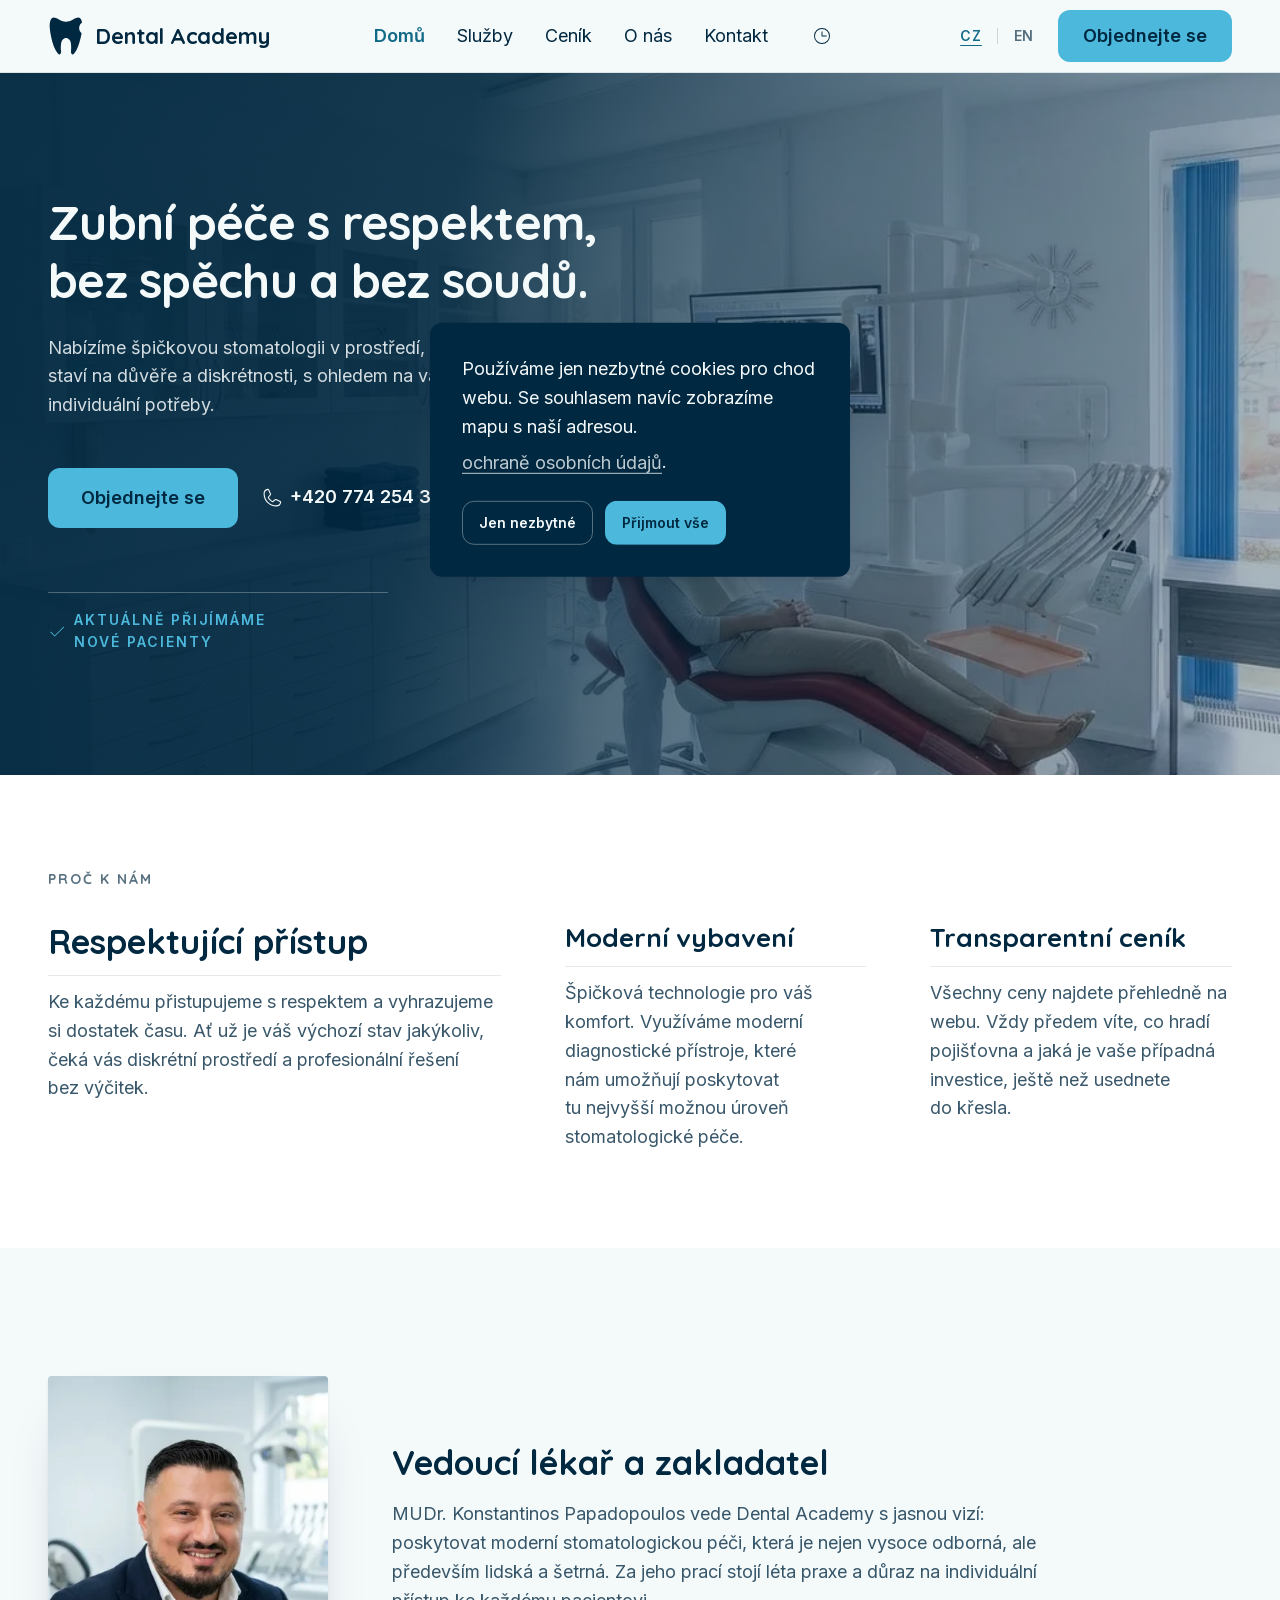
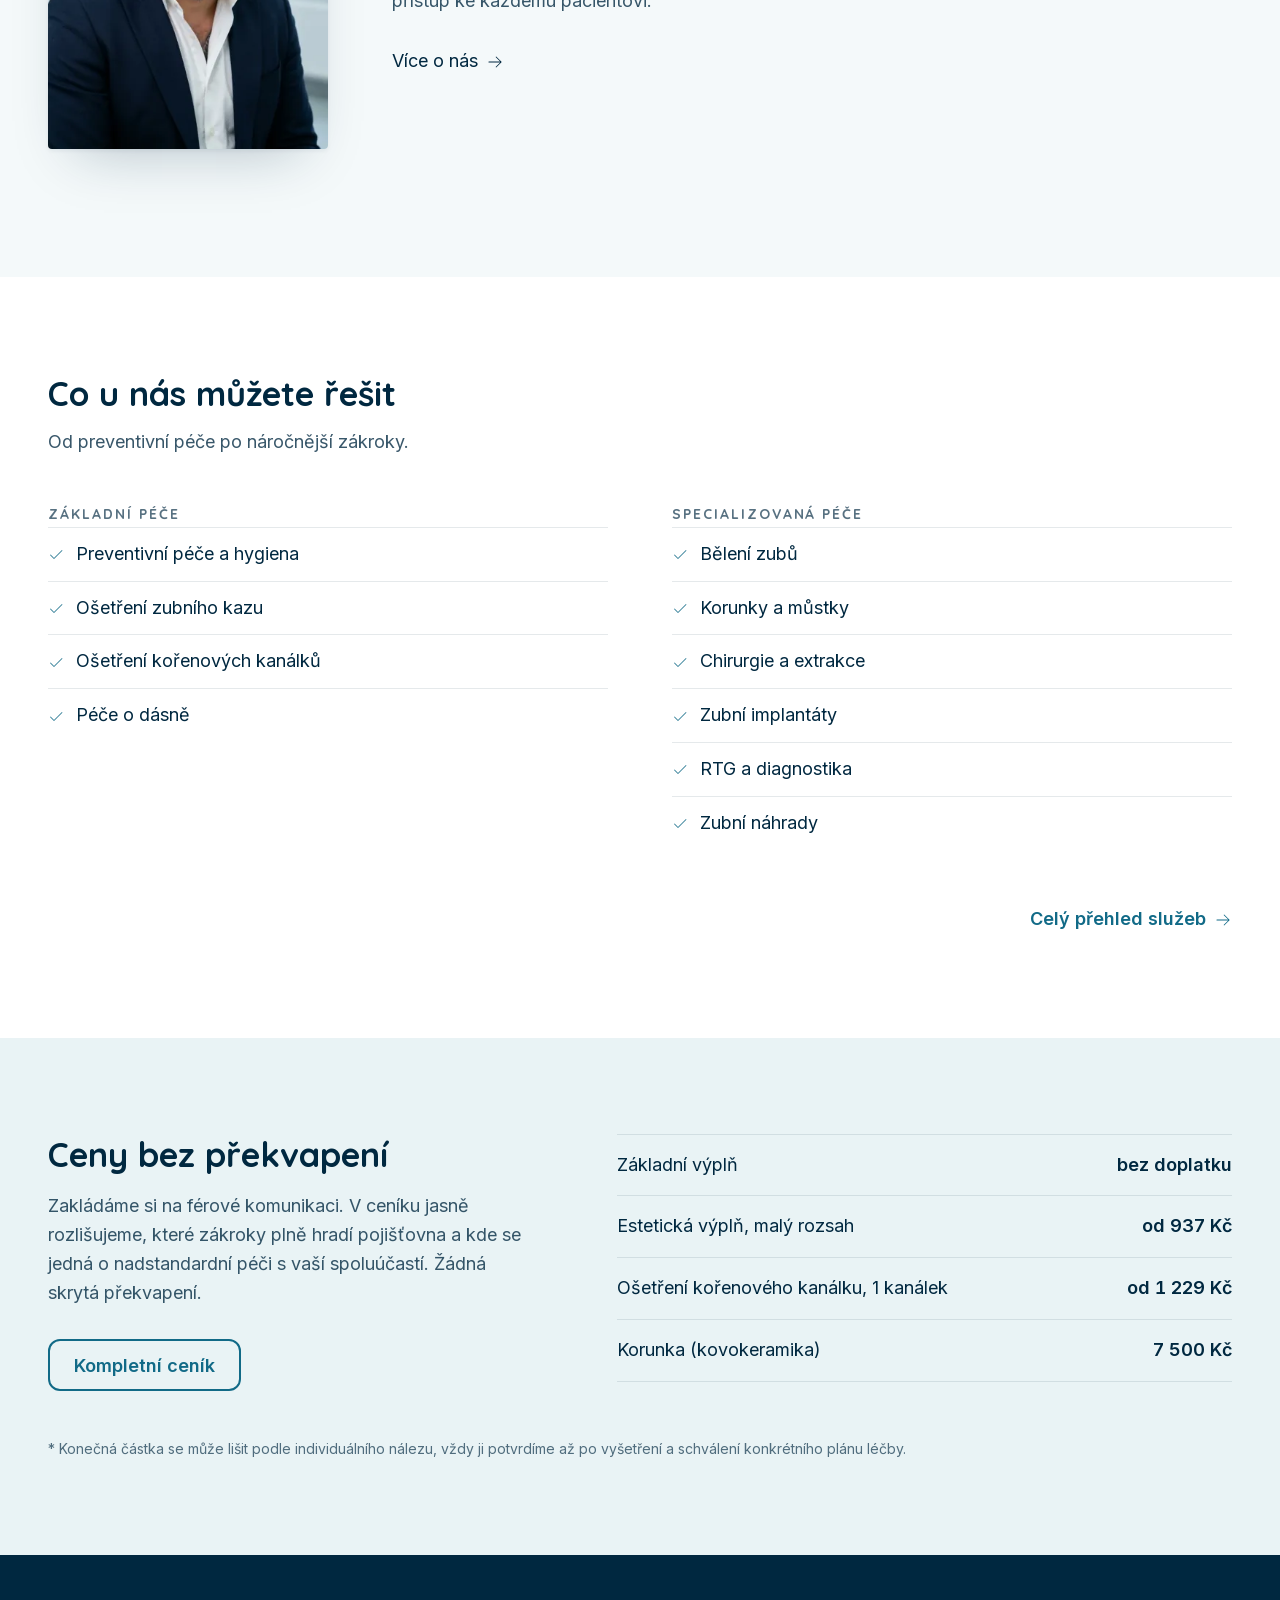
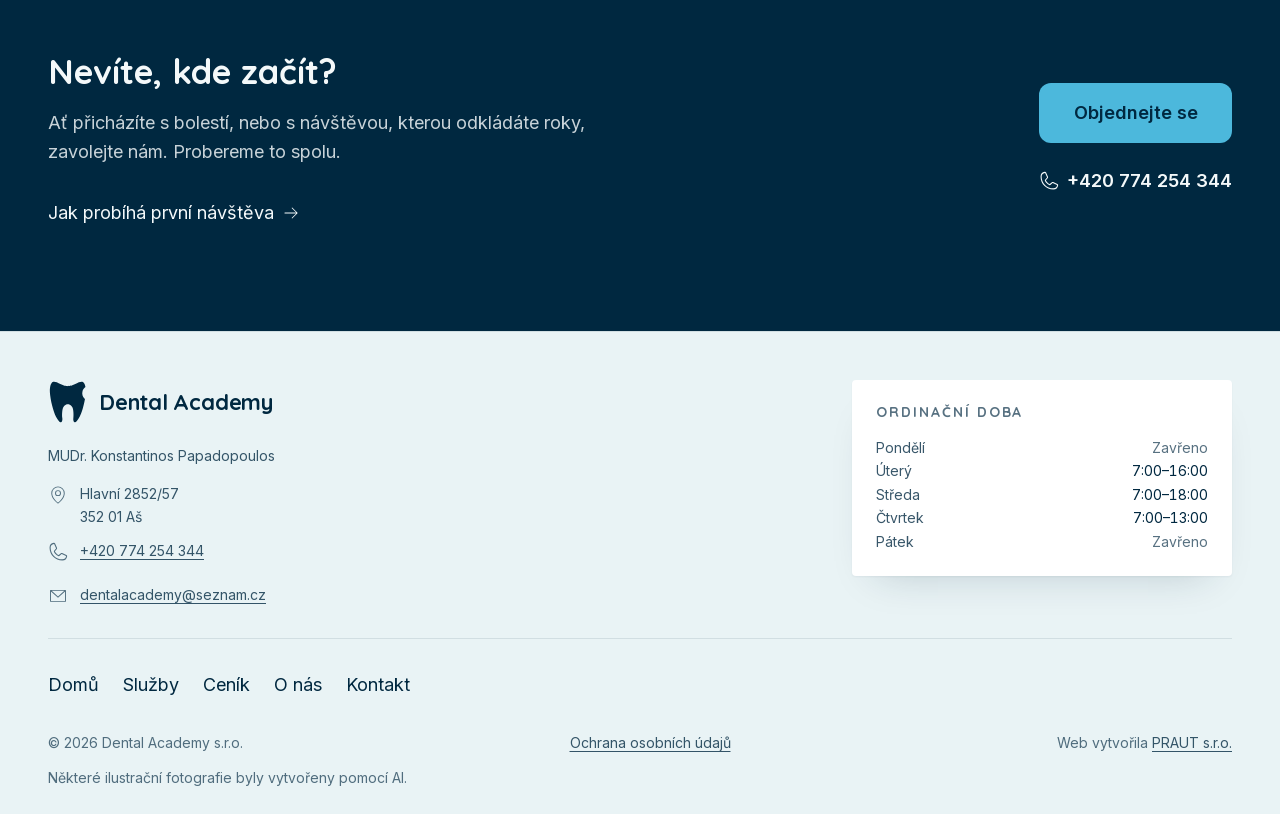
==== commit 47d4da43: "Publish source 63d8252: align footer container and spacing" ====
--- a/index.html
+++ b/index.html
@@ -7,7 +7,7 @@
     <link rel="apple-touch-icon" href="apple-touch-icon.png">
 
   <style>@font-face{font-family:Quicksand;font-style:normal;font-weight:700;font-display:swap;src:url("./media/quicksand-700-latin-ext-optimized-O6MUIEZ3.woff2") format("woff2");unicode-range:U+0100-02BA,U+02BD-02C5,U+02C7-02CC,U+02CE-02D7,U+02DD-02FF,U+0304,U+0308,U+0329,U+1D00-1DBF,U+1E00-1E9F,U+1EF2-1EFF,U+2020,U+20A0-20AB,U+20AD-20C0,U+2113,U+2C60-2C7F,U+A720-A7FF}@font-face{font-family:Quicksand;font-style:normal;font-weight:700;font-display:swap;src:url("./media/quicksand-700-latin-optimized-QVDMFVZS.woff2") format("woff2");unicode-range:U+0000-00FF,U+0131,U+0152-0153,U+02BB-02BC,U+02C6,U+02DA,U+02DC,U+0304,U+0308,U+0329,U+2000-206F,U+20AC,U+2122,U+2191,U+2193,U+2212,U+2215,U+FEFF,U+FFFD}@font-face{font-family:Inter;font-style:normal;font-weight:400;font-display:swap;src:url("./media/inter-400-latin-ext-optimized-43ESOUTK.woff2") format("woff2");unicode-range:U+0100-02BA,U+02BD-02C5,U+02C7-02CC,U+02CE-02D7,U+02DD-02FF,U+0304,U+0308,U+0329,U+1D00-1DBF,U+1E00-1E9F,U+1EF2-1EFF,U+2020,U+20A0-20AB,U+20AD-20C0,U+2113,U+2C60-2C7F,U+A720-A7FF}@font-face{font-family:Inter;font-style:normal;font-weight:400;font-display:swap;src:url("./media/inter-400-latin-optimized-SEBSPGC4.woff2") format("woff2");unicode-range:U+0000-00FF,U+0131,U+0152-0153,U+02BB-02BC,U+02C6,U+02DA,U+02DC,U+0304,U+0308,U+0329,U+2000-206F,U+20AC,U+2122,U+2191,U+2193,U+2212,U+2215,U+FEFF,U+FFFD}@font-face{font-family:Inter;font-style:normal;font-weight:600;font-display:swap;src:url("./media/inter-600-latin-ext-optimized-PHTYKVMK.woff2") format("woff2");unicode-range:U+0100-02BA,U+02BD-02C5,U+02C7-02CC,U+02CE-02D7,U+02DD-02FF,U+0304,U+0308,U+0329,U+1D00-1DBF,U+1E00-1E9F,U+1EF2-1EFF,U+2020,U+20A0-20AB,U+20AD-20C0,U+2113,U+2C60-2C7F,U+A720-A7FF}@font-face{font-family:Inter;font-style:normal;font-weight:600;font-display:swap;src:url("./media/inter-600-latin-optimized-3DX67WTJ.woff2") format("woff2");unicode-range:U+0000-00FF,U+0131,U+0152-0153,U+02BB-02BC,U+02C6,U+02DA,U+02DC,U+0304,U+0308,U+0329,U+2000-206F,U+20AC,U+2122,U+2191,U+2193,U+2212,U+2215,U+FEFF,U+FFFD}:root{--da-navy-900: #002840;--da-turquoise-500: #4cb8dc;--da-turquoise-700: #116a87;--da-purple-500: #8c5096;--da-ice-050: #f4f9fa;--da-ice-100: #e9f3f5;--da-white: #ffffff;--da-red-600: #a23b2e;--da-amber-700: #8f5700;--surface: var(--da-ice-050);--panel: var(--da-white);--panel-tint: var(--da-ice-100);--panel-dark: var(--da-navy-900);--ink: var(--da-navy-900);--ink-soft: rgb(0 40 64 / .78);--ink-faint: rgb(0 40 64 / .66);--ink-ghost: rgb(0 40 64 / .1);--ink-inverse: var(--da-ice-050);--accent: var(--da-turquoise-700);--accent-vivid: var(--da-turquoise-500);--rare: var(--da-purple-500);--border: rgb(0 40 64 / .16);--border-soft: rgb(0 40 64 / .1);--good: var(--da-turquoise-700);--bad: var(--da-red-600);--warn: var(--da-amber-700);--font-heading: "Quicksand", sans-serif;--font-body: "Inter", sans-serif;--text-h1: clamp(30px, 4.2vw, 48px);--text-h2: clamp(26px, 3vw, 34px);--text-h3: clamp(22px, 2.2vw, 26px);--text-body: 18px;--text-small: 14px;--leading-h1: 1.2;--leading-h2: 1.25;--leading-h3: 1.3;--leading-body: 1.6;--leading-small: 1.4;--tracking-kicker: .14em;--space-1: 4px;--space-2: 8px;--space-3: 12px;--space-4: 16px;--space-5: 24px;--space-6: 32px;--space-7: 48px;--space-8: 64px;--space-9: 96px;--space-10: 128px;--radius-surface: 4px;--radius-control: 12px;--shadow-sm: 0 1px 2px rgb(0 40 64 / .05), 0 20px 40px -24px rgb(0 40 64 / .22);--shadow-md: 0 2px 4px rgb(0 40 64 / .06), 0 28px 56px -28px rgb(0 40 64 / .28);--motion-fast: .15s;--motion-medium: .25s;--motion-slow: .4s;--motion-zoom: .7s;--motion-crossfade: 2s;--motion-hero-interval: 4s;--ease: cubic-bezier(.4, 0, .2, 1);--z-base: 0;--z-sticky: 100;--z-dropdown: 200;--z-overlay: 300;--z-cookie: 400;--container: 1200px;--container-wide: 1440px;--gutter: clamp(16px, 4vw, 48px);--tap-target-min: 44px;--focus-ring-width: 3px;--focus-ring-offset: 2px;--focus-ring-color: var(--da-turquoise-700)}*,*:before,*:after{box-sizing:border-box}*{margin:0}html{scroll-behavior:smooth;scroll-padding-top:var(--space-9);-webkit-text-size-adjust:100%}body{background:var(--surface);color:var(--ink);font-family:var(--font-body);font-size:var(--text-body);line-height:var(--leading-body);font-weight:400;-webkit-font-smoothing:antialiased;text-rendering:optimizeLegibility;min-height:100dvh}h1,h2,h3{font-family:var(--font-heading);font-weight:700;text-wrap:balance}h1{font-size:var(--text-h1);line-height:var(--leading-h1);letter-spacing:-.015em}h2{font-size:var(--text-h2);line-height:var(--leading-h2)}h3{font-size:var(--text-h3);line-height:var(--leading-h3)}p{text-wrap:pretty}a{color:var(--accent);text-underline-offset:.2em;transition:color var(--motion-fast) var(--ease)}img,picture,svg{display:block;max-width:100%}button{font:inherit;color:inherit}@media(prefers-reduced-motion:reduce){html{scroll-behavior:auto}*,*:before,*:after{animation-duration:.01ms!important;animation-iteration-count:1!important;transition-duration:.01ms!important;scroll-behavior:auto!important}}
-</style><link rel="stylesheet" href="styles-Z6CKCNIZ.css" media="print" onload="this.media='all'"><noscript><link rel="stylesheet" href="styles-Z6CKCNIZ.css"></noscript><style ng-app-id="ng">main[_ngcontent-ng-c197762682]{display:block;outline:none}</style><meta name="description" content="Zubní ordinace Dental Academy v Aši. MUDr. Konstantinos Papadopoulos nabízí moderní stomatologickou péči a přijímá nové pacienty."><meta name="robots" content="index, follow, max-image-preview:large"><meta property="og:title" content="Dental Academy, zubní ordinace v Aši"><meta property="og:description" content="Zubní ordinace Dental Academy v Aši. MUDr. Konstantinos Papadopoulos nabízí moderní stomatologickou péči a přijímá nové pacienty."><meta property="og:url" content="https://dentalacademyas.cz/"><meta property="og:type" content="website"><meta property="og:site_name" content="Dental Academy"><meta property="og:locale" content="cs_CZ"><meta property="og:image" content="https://dentalacademyas.cz/apple-touch-icon.png"><meta name="twitter:card" content="summary"><meta name="twitter:title" content="Dental Academy, zubní ordinace v Aši"><meta name="twitter:description" content="Zubní ordinace Dental Academy v Aši. MUDr. Konstantinos Papadopoulos nabízí moderní stomatologickou péči a přijímá nové pacienty."><style ng-app-id="ng">a[_ngcontent-ng-c2454751825]{position:absolute;z-index:var(--z-cookie);top:0;left:var(--space-4);transform:translateY(-120%);display:inline-flex;align-items:center;min-height:var(--tap-target-min);padding-inline:var(--space-5);background:var(--panel);color:var(--ink);border-radius:var(--radius-control);box-shadow:var(--shadow-md);text-decoration:none;font-weight:600;transition:transform var(--motion-fast) var(--ease)}a[_ngcontent-ng-c2454751825]:focus-visible{transform:translateY(var(--space-3))}</style><style ng-app-id="ng">header[_ngcontent-ng-c871143590]{position:sticky;top:0;z-index:var(--z-sticky);background:color-mix(in srgb,var(--surface) 88%,transparent);-webkit-backdrop-filter:blur(10px);backdrop-filter:blur(10px);border-bottom:1px solid var(--border-soft)}.bar[_ngcontent-ng-c871143590]{display:flex;align-items:center;justify-content:space-between;gap:var(--space-5);min-height:72px}.brand[_ngcontent-ng-c871143590]{display:inline-flex;color:var(--ink);text-decoration:none;flex:none}.desktop[_ngcontent-ng-c871143590]{display:none}nav.desktop[_ngcontent-ng-c871143590]   ul[_ngcontent-ng-c871143590]{list-style:none;padding:0;display:flex;align-items:center;gap:var(--space-6)}.hours[_ngcontent-ng-c871143590]{position:relative}.hours[_ngcontent-ng-c871143590]   summary[_ngcontent-ng-c871143590]{display:inline-flex;align-items:center;justify-content:center;min-width:var(--tap-target-min);min-height:var(--tap-target-min);color:var(--ink);cursor:pointer;list-style:none;transition:color var(--motion-fast) var(--ease)}.hours[_ngcontent-ng-c871143590]   summary[_ngcontent-ng-c871143590]::-webkit-details-marker{display:none}.hours[_ngcontent-ng-c871143590]   summary[_ngcontent-ng-c871143590]:hover, .hours[open][_ngcontent-ng-c871143590]   summary[_ngcontent-ng-c871143590]{color:var(--accent)}.hours-card[_ngcontent-ng-c871143590]{position:absolute;top:calc(100% + var(--space-3));right:0;z-index:var(--z-dropdown);padding:var(--space-4) var(--space-5);background:var(--panel);border-radius:var(--radius-surface);box-shadow:var(--shadow-md)}.hours-card[_ngcontent-ng-c871143590]   dl[_ngcontent-ng-c871143590]{margin:0;display:grid;grid-template-columns:auto 1fr;gap:var(--space-1) var(--space-4);font-size:var(--text-small);line-height:var(--leading-small);white-space:nowrap}.hours-card[_ngcontent-ng-c871143590]   dt[_ngcontent-ng-c871143590]{color:var(--ink-soft)}.hours-card[_ngcontent-ng-c871143590]   dd[_ngcontent-ng-c871143590]{margin:0;font-variant-numeric:tabular-nums}.hours-card[_ngcontent-ng-c871143590]   dd.closed[_ngcontent-ng-c871143590]{color:var(--ink-faint)}.actions[_ngcontent-ng-c871143590]{display:flex;align-items:center;gap:var(--space-3);flex:none}.burger[_ngcontent-ng-c871143590]{display:inline-flex;align-items:center;justify-content:center;min-width:var(--tap-target-min);min-height:var(--tap-target-min);background:transparent;border:0;border-radius:var(--radius-control);color:var(--ink);cursor:pointer;transition:background-color var(--motion-fast) var(--ease)}.burger[_ngcontent-ng-c871143590]:hover{background:var(--ink-ghost)}.cta[_ngcontent-ng-c871143590]{display:none}@media(min-width:480px){.cta[_ngcontent-ng-c871143590]{display:inline-flex}}@media(min-width:1280px){.desktop[_ngcontent-ng-c871143590]{display:inline-flex}.burger[_ngcontent-ng-c871143590]{display:none}}</style><style ng-app-id="ng">[_nghost-ng-c1360616720]{display:contents}.banner[_ngcontent-ng-c1360616720]{position:fixed;top:50%;left:50%;transform:translate(-50%,-50%);z-index:var(--z-cookie);width:calc(100% - var(--space-4) * 2);max-width:420px;display:grid;gap:var(--space-4);padding:var(--space-6);background:var(--panel-dark);border-radius:var(--radius-control);box-shadow:var(--shadow-md);--ink: var(--ink-inverse);--ink-soft: rgb(244 249 250 / .78);--border: rgb(244 249 250 / .35);--accent: var(--accent-vivid);color:var(--ink);animation:_ngcontent-ng-c1360616720_fade-in var(--motion-slow) var(--ease)}.actions[_ngcontent-ng-c1360616720]{display:flex;flex-wrap:wrap;gap:var(--space-3)}@keyframes _ngcontent-ng-c1360616720_fade-in{0%{opacity:0;transform:translate(-50%,-50%) scale(.96)}to{opacity:1;transform:translate(-50%,-50%) scale(1)}}</style><style ng-app-id="ng">[_nghost-ng-c3181076983]{display:block;width:min(100% - 2 * var(--gutter),var(--_max, var(--container)));margin-inline:auto}</style><style ng-app-id="ng">[_nghost-ng-c3826198548]{display:inline-flex;align-items:center;gap:var(--space-3);color:inherit}.mark[_ngcontent-ng-c3826198548]{height:max(32px,1px * var(--_size, 40));width:auto;aspect-ratio:103.21/116.48}.wordmark[_ngcontent-ng-c3826198548]{font-family:var(--font-heading);font-weight:700;font-size:clamp(18px,2vw,22px);line-height:1.1;letter-spacing:-.01em;white-space:nowrap}</style><style ng-app-id="ng">[_nghost-ng-c3883181231]{display:inline-flex;flex:none;color:inherit}svg[_ngcontent-ng-c3883181231]{width:calc(1px * var(--_size, 24));height:calc(1px * var(--_size, 24))}</style><style ng-app-id="ng">nav[_ngcontent-ng-c47568377]{display:inline-flex;align-items:center;gap:var(--space-1)}a[_ngcontent-ng-c47568377]{display:inline-flex;align-items:center;justify-content:center;min-width:var(--tap-target-min);min-height:var(--tap-target-min);color:var(--ink-faint);text-decoration:none;font-size:var(--text-small);font-weight:600;letter-spacing:.06em;border-radius:var(--radius-control);transition:color var(--motion-fast) var(--ease)}a[_ngcontent-ng-c47568377]:hover{color:var(--ink)}a.is-current[_ngcontent-ng-c47568377]{color:var(--accent);text-decoration:underline;text-underline-offset:.3em}.sep[_ngcontent-ng-c47568377]{width:1px;height:16px;background:var(--border)}.sr-only[_ngcontent-ng-c47568377]{position:absolute;width:1px;height:1px;padding:0;margin:-1px;overflow:hidden;clip-path:inset(50%);white-space:nowrap;border:0}</style><style ng-app-id="ng">[_nghost-ng-c1597601124]{display:inline-flex;align-items:center;justify-content:center;gap:var(--space-2);border-radius:var(--radius-control);border:1px solid transparent;font-family:var(--font-body);font-weight:600;line-height:1.2;text-align:center;text-decoration:none;cursor:pointer;max-width:100%;transition:background-color var(--motion-fast) var(--ease),border-color var(--motion-fast) var(--ease),color var(--motion-fast) var(--ease)}.size-sm[_nghost-ng-c1597601124]{min-height:var(--tap-target-min);padding-inline:var(--space-4);font-size:var(--text-small)}.size-md[_nghost-ng-c1597601124]{min-height:52px;padding-inline:var(--space-5);font-size:var(--text-body)}.size-lg[_nghost-ng-c1597601124]{min-height:60px;padding-inline:var(--space-6);font-size:var(--text-body)}.appearance-primary[_nghost-ng-c1597601124]{background:var(--accent-vivid);color:var(--da-navy-900)}.appearance-primary[_nghost-ng-c1597601124]:hover{background:var(--accent);color:var(--ink-inverse)}.appearance-secondary[_nghost-ng-c1597601124]{background:transparent;border-color:var(--border);color:var(--ink)}.appearance-secondary[_nghost-ng-c1597601124]:hover{border-color:var(--accent);color:var(--accent)}.appearance-ghost[_nghost-ng-c1597601124]{background:transparent;color:var(--accent);padding-inline:var(--space-3)}.appearance-ghost[_nghost-ng-c1597601124]:hover{background:var(--ink-ghost)}.is-full[_nghost-ng-c1597601124]{width:100%}.is-loading[_nghost-ng-c1597601124], [disabled][_nghost-ng-c1597601124]{opacity:.55;cursor:not-allowed;pointer-events:none}</style><style ng-app-id="ng">[_nghost-ng-c4016984144]{color:var(--accent);text-underline-offset:.2em;transition:color var(--motion-fast) var(--ease)}.variant-inline[_nghost-ng-c4016984144]{text-decoration:underline}.variant-inline[_nghost-ng-c4016984144]:hover{color:var(--ink)}.variant-nav[_nghost-ng-c4016984144]{color:var(--ink);text-decoration:none;display:inline-flex;align-items:center;min-height:var(--tap-target-min)}.variant-nav[_nghost-ng-c4016984144]:hover{color:var(--accent)}.variant-quiet[_nghost-ng-c4016984144]{color:var(--ink-soft);text-decoration:underline;text-decoration-color:currentColor;display:inline-flex;align-items:center;min-height:var(--tap-target-min)}.variant-quiet[_nghost-ng-c4016984144]:hover{color:var(--ink)}.is-active[_nghost-ng-c4016984144]{color:var(--accent);font-weight:700}</style><style ng-app-id="ng">footer[_ngcontent-ng-c2189044931]{background:var(--panel-tint);border-top:1px solid var(--border-soft);padding-block:var(--space-7) var(--space-5)}.grid[_ngcontent-ng-c2189044931]{display:grid;grid-template-columns:minmax(0,1fr);align-items:start;gap:var(--space-6)}@media(min-width:768px){.grid[_ngcontent-ng-c2189044931]{grid-template-columns:minmax(0,3fr) minmax(0,2fr);gap:var(--space-7)}}.grid[_ngcontent-ng-c2189044931] > .card[_ngcontent-ng-c2189044931]{width:100%;min-width:0}@media(min-width:768px){.grid[_ngcontent-ng-c2189044931] > .card[_ngcontent-ng-c2189044931]{max-width:380px;justify-self:end}}.brand[_ngcontent-ng-c2189044931]{min-width:0}h2[_ngcontent-ng-c2189044931]{font-size:var(--text-small);letter-spacing:var(--tracking-kicker);text-transform:uppercase;color:var(--ink-faint);margin-bottom:var(--space-4)}.card[_ngcontent-ng-c2189044931]{padding:var(--space-5);background:var(--panel);border-radius:var(--radius-surface);box-shadow:var(--shadow-sm)}.doctor[_ngcontent-ng-c2189044931]{margin-top:var(--space-3);color:var(--ink-soft);font-size:var(--text-small)}.contact[_ngcontent-ng-c2189044931], .links[_ngcontent-ng-c2189044931], .legal[_ngcontent-ng-c2189044931]{list-style:none;padding:0}.contact[_ngcontent-ng-c2189044931]{display:grid;gap:0;margin-top:var(--space-4);font-size:var(--text-small)}.contact[_ngcontent-ng-c2189044931]   li[_ngcontent-ng-c2189044931]{display:grid;grid-template-columns:auto minmax(0,1fr);gap:var(--space-3);align-items:start;color:var(--ink-soft)}.contact[_ngcontent-ng-c2189044931]   li[_ngcontent-ng-c2189044931]:first-child{margin-bottom:var(--space-3)}.contact[_ngcontent-ng-c2189044931]   da-icon[_ngcontent-ng-c2189044931]{margin-top:2px;color:var(--ink-faint)}.contact[_ngcontent-ng-c2189044931]   a[_ngcontent-ng-c2189044931]{align-items:flex-start}.contact[_ngcontent-ng-c2189044931]   a[_ngcontent-ng-c2189044931], .contact[_ngcontent-ng-c2189044931]   span[_ngcontent-ng-c2189044931]{min-width:0;max-width:100%;overflow-wrap:anywhere}.hours[_ngcontent-ng-c2189044931]{margin:0;display:grid;grid-template-columns:minmax(0,1fr) auto;gap:var(--space-1) var(--space-4);font-size:var(--text-small);line-height:var(--leading-small)}.hours[_ngcontent-ng-c2189044931]   dt[_ngcontent-ng-c2189044931]{color:var(--ink-soft)}.hours[_ngcontent-ng-c2189044931]   dd[_ngcontent-ng-c2189044931]{margin:0;text-align:right;font-variant-numeric:tabular-nums}.hours[_ngcontent-ng-c2189044931]   dd.closed[_ngcontent-ng-c2189044931]{color:var(--ink-faint)}.navigation[_ngcontent-ng-c2189044931]{margin-top:var(--space-6);padding-block:var(--space-3) 0;border-top:1px solid var(--border-soft)}.links[_ngcontent-ng-c2189044931], .legal[_ngcontent-ng-c2189044931]{display:flex;flex-wrap:wrap;align-items:center;gap:var(--space-2) var(--space-5)}.bottom[_ngcontent-ng-c2189044931]{margin-top:var(--space-3);display:flex;flex-wrap:wrap;align-items:baseline;font-size:var(--text-small);color:var(--ink-faint);justify-content:space-between;gap:var(--space-2) var(--space-5)}.bottom[_ngcontent-ng-c2189044931]   a[_ngcontent-ng-c2189044931]{align-items:baseline}.copyright[_ngcontent-ng-c2189044931], .credit[_ngcontent-ng-c2189044931], .ai-note[_ngcontent-ng-c2189044931]{font-size:var(--text-small);color:var(--ink-faint)}.copyright[_ngcontent-ng-c2189044931], .credit[_ngcontent-ng-c2189044931]{min-width:0;overflow-wrap:anywhere}.ai-note[_ngcontent-ng-c2189044931]{margin-top:var(--space-3)}</style><style ng-app-id="ng">.about-teaser[_ngcontent-ng-c872885681]{display:grid;gap:var(--space-6)}@media(min-width:480px){.about-teaser[_ngcontent-ng-c872885681]{grid-template-columns:280px 1fr;align-items:center;gap:var(--space-8)}}.photo[_ngcontent-ng-c872885681]{aspect-ratio:3/4;overflow:hidden;border-radius:var(--radius-surface);box-shadow:var(--shadow-md)}.photo[_ngcontent-ng-c872885681]   img[_ngcontent-ng-c872885681]{width:100%;height:100%;object-fit:cover;transition:transform var(--motion-zoom) var(--ease)}.photo[_ngcontent-ng-c872885681]:hover   img[_ngcontent-ng-c872885681]{transform:scale(1.04)}.about-teaser[_ngcontent-ng-c872885681]   .text[_ngcontent-ng-c872885681]{max-width:60ch}.about-teaser[_ngcontent-ng-c872885681]   .text[_ngcontent-ng-c872885681]   p[_ngcontent-ng-c872885681]{margin-top:var(--space-4);color:var(--ink-soft)}.about-teaser[_ngcontent-ng-c872885681]   .text[_ngcontent-ng-c872885681]   a[_ngcontent-ng-c872885681]{margin-top:var(--space-5);display:inline-flex;gap:var(--space-2)}.services-head[_ngcontent-ng-c872885681]{margin-bottom:var(--space-7)}.services-head[_ngcontent-ng-c872885681]   p[_ngcontent-ng-c872885681]{margin-top:var(--space-3);color:var(--ink-soft)}.services-groups[_ngcontent-ng-c872885681]{display:grid;gap:var(--space-7);margin-bottom:var(--space-7)}@media(min-width:768px){.services-groups[_ngcontent-ng-c872885681]{grid-template-columns:1fr 1fr;gap:var(--space-8)}}.group[_ngcontent-ng-c872885681]   h3[_ngcontent-ng-c872885681]{font-size:var(--text-small);letter-spacing:var(--tracking-kicker);text-transform:uppercase;color:var(--ink-faint);margin-bottom:var(--space-1)}.group[_ngcontent-ng-c872885681]   ul[_ngcontent-ng-c872885681]{list-style:none;padding:0;margin:0}.group[_ngcontent-ng-c872885681]   li[_ngcontent-ng-c872885681]{display:flex;align-items:center;gap:var(--space-3);padding-block:var(--space-3);border-top:1px solid var(--border-soft);color:var(--ink)}.group[_ngcontent-ng-c872885681]   li[_ngcontent-ng-c872885681]   da-icon[_ngcontent-ng-c872885681]{flex-shrink:0;color:var(--accent)}.services-link-row[_ngcontent-ng-c872885681]{display:flex;justify-content:flex-end}.services-link[_ngcontent-ng-c872885681]{gap:var(--space-2);color:var(--accent);font-weight:600}.services-link[_ngcontent-ng-c872885681]:hover{color:var(--ink)}</style><style ng-app-id="ng">.hero[_ngcontent-ng-c1433052263]{position:relative;display:flex;align-items:center;min-height:min(78vh,720px);padding-block:var(--space-9);background:var(--panel-dark);color:var(--ink-inverse);overflow:hidden}.media[_ngcontent-ng-c1433052263]{position:absolute;inset:0;z-index:0}.media[_ngcontent-ng-c1433052263]   img[_ngcontent-ng-c1433052263]{position:absolute;inset:0;width:100%;height:100%;object-fit:cover;opacity:0;transition:none}.media.is-rotating[_ngcontent-ng-c1433052263]   img[_ngcontent-ng-c1433052263]{transition:opacity var(--motion-crossfade) var(--ease)}.media[_ngcontent-ng-c1433052263]   img.is-active[_ngcontent-ng-c1433052263]{opacity:1}.placeholder[_ngcontent-ng-c1433052263]{position:absolute;inset:0;display:grid;place-items:center;background:repeating-linear-gradient(45deg,rgba(244,249,250,.03) 0 12px,transparent 12px 24px),var(--panel-dark)}.placeholder[_ngcontent-ng-c1433052263]   span[_ngcontent-ng-c1433052263]{font-size:var(--text-small);letter-spacing:var(--tracking-kicker);text-transform:uppercase;color:#f4f9fa61;text-align:center;padding-inline:var(--space-5)}.hero[_ngcontent-ng-c1433052263]:after{content:"";position:absolute;inset:0;z-index:1;background:linear-gradient(100deg,#002840f0,#002840e6 34%,#0028408c 62%,#0028404d)}da-container[_ngcontent-ng-c1433052263]{position:relative;z-index:2}.content[_ngcontent-ng-c1433052263]   h1[_ngcontent-ng-c1433052263]{max-width:620px;text-wrap:balance}.lede[_ngcontent-ng-c1433052263]{margin-top:var(--space-5);max-width:34ch;color:#f4f9fadb}@media(min-width:1024px){.lede[_ngcontent-ng-c1433052263]{max-width:40ch}}.actions[_ngcontent-ng-c1433052263]{margin-top:var(--space-7);display:flex;flex-wrap:wrap;align-items:center;gap:var(--space-5)}.phone[_ngcontent-ng-c1433052263]{display:inline-flex;align-items:center;gap:var(--space-2);min-height:var(--tap-target-min);color:var(--ink-inverse);text-decoration:none;font-weight:600;transition:color var(--motion-fast) var(--ease)}.phone[_ngcontent-ng-c1433052263]:hover{color:var(--accent-vivid)}</style><style ng-app-id="ng">.layout[_ngcontent-ng-c4271296847]{display:block}.intro[_ngcontent-ng-c4271296847]{margin-bottom:var(--space-6)}.intro[_ngcontent-ng-c4271296847]   h2[_ngcontent-ng-c4271296847]{font-size:var(--text-small);letter-spacing:var(--tracking-kicker);text-transform:uppercase;color:var(--ink-faint)}.items[_ngcontent-ng-c4271296847]{list-style:none;padding:0;margin:0;display:flex;flex-direction:column;gap:var(--space-6)}@media(min-width:768px){.items[_ngcontent-ng-c4271296847]{flex-direction:row;align-items:flex-start;gap:var(--space-8)}}.items[_ngcontent-ng-c4271296847]   li[_ngcontent-ng-c4271296847]{padding-top:var(--space-5);border-top:1px solid var(--border-soft)}.items[_ngcontent-ng-c4271296847]   li.is-lead[_ngcontent-ng-c4271296847]{flex:1.5 1 0%}.items[_ngcontent-ng-c4271296847]   li[_ngcontent-ng-c4271296847]:not(.is-lead){flex:1 1 0%}@media(min-width:768px){.items[_ngcontent-ng-c4271296847]   li[_ngcontent-ng-c4271296847]{border-top:0;padding-top:0}}.items[_ngcontent-ng-c4271296847]   li.is-lead[_ngcontent-ng-c4271296847]   h3[_ngcontent-ng-c4271296847]{font-size:var(--text-h2);line-height:var(--leading-h2)}.items[_ngcontent-ng-c4271296847]   li.is-lead[_ngcontent-ng-c4271296847]   p[_ngcontent-ng-c4271296847]{max-width:54ch;font-size:var(--text-body)}.items[_ngcontent-ng-c4271296847]   h3[_ngcontent-ng-c4271296847]{padding-bottom:var(--space-3);margin-bottom:var(--space-3);border-bottom:1px solid var(--border-soft);text-wrap:balance}.items[_ngcontent-ng-c4271296847]   p[_ngcontent-ng-c4271296847]{color:var(--ink-soft);max-width:46ch;text-wrap:pretty}</style><style ng-app-id="ng">[_nghost-ng-c2319155291]{display:block}.tone-surface[_nghost-ng-c2319155291]{background:var(--surface)}.tone-panel[_nghost-ng-c2319155291]{background:var(--panel)}.tone-tint[_nghost-ng-c2319155291]{background:var(--panel-tint)}.tone-dark[_nghost-ng-c2319155291]{background:var(--panel-dark);--ink: var(--ink-inverse);--ink-soft: rgb(244 249 250 / .78);--ink-faint: rgb(244 249 250 / .62);--ink-ghost: rgb(244 249 250 / .12);--border: rgb(244 249 250 / .35);--border-soft: rgb(244 249 250 / .18);--accent: var(--accent-vivid);color:var(--ink)}.spacing-tight[_nghost-ng-c2319155291]{padding-block:var(--space-7)}.spacing-normal[_nghost-ng-c2319155291]{padding-block:var(--space-9)}.spacing-loose[_nghost-ng-c2319155291]{padding-block:var(--space-10)}</style><style ng-app-id="ng">[_nghost-ng-c3303436296]{display:block}.accepting[_ngcontent-ng-c3303436296]{display:inline-flex;align-items:center;gap:var(--space-2);margin-top:var(--space-8);padding-top:var(--space-4);border-top:1px solid rgba(244,249,250,.28);font-size:var(--text-small);font-weight:700;letter-spacing:var(--tracking-kicker);text-transform:uppercase;color:var(--accent-vivid);max-width:34ch;animation:_ngcontent-ng-c3303436296_accepting-pulse 2.4s ease-in-out infinite}@keyframes _ngcontent-ng-c3303436296_accepting-pulse{0%,to{opacity:1}50%{opacity:.55}}@media(prefers-reduced-motion:reduce){.accepting[_ngcontent-ng-c3303436296]{animation:none}}</style><link rel="canonical" href="https://dentalacademyas.cz/"><link rel="alternate" href="https://dentalacademyas.cz/" hreflang="cs"><link rel="alternate" href="https://dentalacademyas.cz/en/" hreflang="en"><link rel="alternate" href="https://dentalacademyas.cz/" hreflang="x-default"><script id="clinic-schema" type="application/ld+json">{"@context":"https://schema.org","@type":"Dentist","@id":"https://dentalacademyas.cz/#clinic","name":"Dental Academy s.r.o.","url":"https://dentalacademyas.cz/","telephone":"+420 774 254 344","email":"dentalacademy@seznam.cz","address":{"@type":"PostalAddress","streetAddress":"Hlavní 2852/57","addressLocality":"Aš","postalCode":"352 01","addressCountry":"CZ"},"openingHoursSpecification":[{"@type":"OpeningHoursSpecification","dayOfWeek":"Tuesday","opens":"07:00","closes":"16:00"},{"@type":"OpeningHoursSpecification","dayOfWeek":"Wednesday","opens":"07:00","closes":"18:00"},{"@type":"OpeningHoursSpecification","dayOfWeek":"Thursday","opens":"07:00","closes":"13:00"}]}</script><style ng-app-id="ng">.layout[_ngcontent-ng-c3161794181]{display:grid;gap:var(--space-7)}@media(min-width:1024px){.layout[_ngcontent-ng-c3161794181]{grid-template-columns:1.4fr auto;gap:var(--space-9);align-items:center}}p[_ngcontent-ng-c3161794181]{margin-top:var(--space-4);max-width:52ch;color:#f4f9fad1}.reassurance[_ngcontent-ng-c3161794181]{margin-top:var(--space-5);gap:var(--space-2)}.actions[_ngcontent-ng-c3161794181]{display:flex;flex-wrap:wrap;align-items:center;gap:var(--space-5)}@media(min-width:1024px){.actions[_ngcontent-ng-c3161794181]{flex-direction:column;align-items:stretch;gap:var(--space-4)}}.phone[_ngcontent-ng-c3161794181]{display:inline-flex;align-items:center;justify-content:center;gap:var(--space-2);min-height:var(--tap-target-min);color:var(--ink-inverse);text-decoration:none;font-weight:600;transition:color var(--motion-fast) var(--ease)}.phone[_ngcontent-ng-c3161794181]:hover{color:var(--accent-vivid)}</style><style ng-app-id="ng">.layout[_ngcontent-ng-c2683849791]{display:grid;gap:var(--space-7)}@media(min-width:1024px){.layout[_ngcontent-ng-c2683849791]{grid-template-columns:1fr 1.3fr;gap:var(--space-9);align-items:start}}.intro[_ngcontent-ng-c2683849791]   p[_ngcontent-ng-c2683849791]{margin-block:var(--space-4) var(--space-6);color:var(--ink-soft);max-width:46ch}.cta[_ngcontent-ng-c2683849791]{border-width:2px;border-color:var(--accent);color:var(--accent)}.cta[_ngcontent-ng-c2683849791]:hover{background:var(--accent);color:var(--ink-inverse)}.note[_ngcontent-ng-c2683849791]{margin-top:var(--space-7);color:var(--ink-faint);font-size:var(--text-small);line-height:var(--leading-small)}.warning[_ngcontent-ng-c2683849791]{margin-bottom:var(--space-5);padding:var(--space-4);background:var(--panel);border-left:3px solid var(--warn);border-radius:var(--radius-surface);font-size:var(--text-small);line-height:var(--leading-small);color:var(--ink-soft)}.warning[_ngcontent-ng-c2683849791]   strong[_ngcontent-ng-c2683849791]{color:var(--warn)}ul[_ngcontent-ng-c2683849791]{list-style:none;padding:0;margin:0}li[_ngcontent-ng-c2683849791]{display:grid;grid-template-columns:1fr auto;align-items:baseline;gap:var(--space-3);padding-block:var(--space-4);border-bottom:1px solid var(--border-soft)}li[_ngcontent-ng-c2683849791]:first-child{border-top:1px solid var(--border-soft)}.price[_ngcontent-ng-c2683849791]{text-align:right;white-space:nowrap;font-weight:600;font-variant-numeric:tabular-nums;color:var(--ink)}</style></head>
+</style><link rel="stylesheet" href="styles-Z6CKCNIZ.css" media="print" onload="this.media='all'"><noscript><link rel="stylesheet" href="styles-Z6CKCNIZ.css"></noscript><style ng-app-id="ng">main[_ngcontent-ng-c197762682]{display:block;outline:none}</style><meta name="description" content="Zubní ordinace Dental Academy v Aši. MUDr. Konstantinos Papadopoulos nabízí moderní stomatologickou péči a přijímá nové pacienty."><meta name="robots" content="index, follow, max-image-preview:large"><meta property="og:title" content="Dental Academy, zubní ordinace v Aši"><meta property="og:description" content="Zubní ordinace Dental Academy v Aši. MUDr. Konstantinos Papadopoulos nabízí moderní stomatologickou péči a přijímá nové pacienty."><meta property="og:url" content="https://dentalacademyas.cz/"><meta property="og:type" content="website"><meta property="og:site_name" content="Dental Academy"><meta property="og:locale" content="cs_CZ"><meta property="og:image" content="https://dentalacademyas.cz/apple-touch-icon.png"><meta name="twitter:card" content="summary"><meta name="twitter:title" content="Dental Academy, zubní ordinace v Aši"><meta name="twitter:description" content="Zubní ordinace Dental Academy v Aši. MUDr. Konstantinos Papadopoulos nabízí moderní stomatologickou péči a přijímá nové pacienty."><style ng-app-id="ng">a[_ngcontent-ng-c2454751825]{position:absolute;z-index:var(--z-cookie);top:0;left:var(--space-4);transform:translateY(-120%);display:inline-flex;align-items:center;min-height:var(--tap-target-min);padding-inline:var(--space-5);background:var(--panel);color:var(--ink);border-radius:var(--radius-control);box-shadow:var(--shadow-md);text-decoration:none;font-weight:600;transition:transform var(--motion-fast) var(--ease)}a[_ngcontent-ng-c2454751825]:focus-visible{transform:translateY(var(--space-3))}</style><style ng-app-id="ng">header[_ngcontent-ng-c871143590]{position:sticky;top:0;z-index:var(--z-sticky);background:color-mix(in srgb,var(--surface) 88%,transparent);-webkit-backdrop-filter:blur(10px);backdrop-filter:blur(10px);border-bottom:1px solid var(--border-soft)}.bar[_ngcontent-ng-c871143590]{display:flex;align-items:center;justify-content:space-between;gap:var(--space-5);min-height:72px}.brand[_ngcontent-ng-c871143590]{display:inline-flex;color:var(--ink);text-decoration:none;flex:none}.desktop[_ngcontent-ng-c871143590]{display:none}nav.desktop[_ngcontent-ng-c871143590]   ul[_ngcontent-ng-c871143590]{list-style:none;padding:0;display:flex;align-items:center;gap:var(--space-6)}.hours[_ngcontent-ng-c871143590]{position:relative}.hours[_ngcontent-ng-c871143590]   summary[_ngcontent-ng-c871143590]{display:inline-flex;align-items:center;justify-content:center;min-width:var(--tap-target-min);min-height:var(--tap-target-min);color:var(--ink);cursor:pointer;list-style:none;transition:color var(--motion-fast) var(--ease)}.hours[_ngcontent-ng-c871143590]   summary[_ngcontent-ng-c871143590]::-webkit-details-marker{display:none}.hours[_ngcontent-ng-c871143590]   summary[_ngcontent-ng-c871143590]:hover, .hours[open][_ngcontent-ng-c871143590]   summary[_ngcontent-ng-c871143590]{color:var(--accent)}.hours-card[_ngcontent-ng-c871143590]{position:absolute;top:calc(100% + var(--space-3));right:0;z-index:var(--z-dropdown);padding:var(--space-4) var(--space-5);background:var(--panel);border-radius:var(--radius-surface);box-shadow:var(--shadow-md)}.hours-card[_ngcontent-ng-c871143590]   dl[_ngcontent-ng-c871143590]{margin:0;display:grid;grid-template-columns:auto 1fr;gap:var(--space-1) var(--space-4);font-size:var(--text-small);line-height:var(--leading-small);white-space:nowrap}.hours-card[_ngcontent-ng-c871143590]   dt[_ngcontent-ng-c871143590]{color:var(--ink-soft)}.hours-card[_ngcontent-ng-c871143590]   dd[_ngcontent-ng-c871143590]{margin:0;font-variant-numeric:tabular-nums}.hours-card[_ngcontent-ng-c871143590]   dd.closed[_ngcontent-ng-c871143590]{color:var(--ink-faint)}.actions[_ngcontent-ng-c871143590]{display:flex;align-items:center;gap:var(--space-3);flex:none}.burger[_ngcontent-ng-c871143590]{display:inline-flex;align-items:center;justify-content:center;min-width:var(--tap-target-min);min-height:var(--tap-target-min);background:transparent;border:0;border-radius:var(--radius-control);color:var(--ink);cursor:pointer;transition:background-color var(--motion-fast) var(--ease)}.burger[_ngcontent-ng-c871143590]:hover{background:var(--ink-ghost)}.cta[_ngcontent-ng-c871143590]{display:none}@media(min-width:480px){.cta[_ngcontent-ng-c871143590]{display:inline-flex}}@media(min-width:1280px){.desktop[_ngcontent-ng-c871143590]{display:inline-flex}.burger[_ngcontent-ng-c871143590]{display:none}}</style><style ng-app-id="ng">[_nghost-ng-c1360616720]{display:contents}.banner[_ngcontent-ng-c1360616720]{position:fixed;top:50%;left:50%;transform:translate(-50%,-50%);z-index:var(--z-cookie);width:calc(100% - var(--space-4) * 2);max-width:420px;display:grid;gap:var(--space-4);padding:var(--space-6);background:var(--panel-dark);border-radius:var(--radius-control);box-shadow:var(--shadow-md);--ink: var(--ink-inverse);--ink-soft: rgb(244 249 250 / .78);--border: rgb(244 249 250 / .35);--accent: var(--accent-vivid);color:var(--ink);animation:_ngcontent-ng-c1360616720_fade-in var(--motion-slow) var(--ease)}.actions[_ngcontent-ng-c1360616720]{display:flex;flex-wrap:wrap;gap:var(--space-3)}@keyframes _ngcontent-ng-c1360616720_fade-in{0%{opacity:0;transform:translate(-50%,-50%) scale(.96)}to{opacity:1;transform:translate(-50%,-50%) scale(1)}}</style><style ng-app-id="ng">[_nghost-ng-c3181076983]{display:block;width:min(100% - 2 * var(--gutter),var(--_max, var(--container)));margin-inline:auto}</style><style ng-app-id="ng">[_nghost-ng-c3826198548]{display:inline-flex;align-items:center;gap:var(--space-3);color:inherit}.mark[_ngcontent-ng-c3826198548]{height:max(32px,1px * var(--_size, 40));width:auto;aspect-ratio:103.21/116.48}.wordmark[_ngcontent-ng-c3826198548]{font-family:var(--font-heading);font-weight:700;font-size:clamp(18px,2vw,22px);line-height:1.1;letter-spacing:-.01em;white-space:nowrap}</style><style ng-app-id="ng">[_nghost-ng-c3883181231]{display:inline-flex;flex:none;color:inherit}svg[_ngcontent-ng-c3883181231]{width:calc(1px * var(--_size, 24));height:calc(1px * var(--_size, 24))}</style><style ng-app-id="ng">nav[_ngcontent-ng-c47568377]{display:inline-flex;align-items:center;gap:var(--space-1)}a[_ngcontent-ng-c47568377]{display:inline-flex;align-items:center;justify-content:center;min-width:var(--tap-target-min);min-height:var(--tap-target-min);color:var(--ink-faint);text-decoration:none;font-size:var(--text-small);font-weight:600;letter-spacing:.06em;border-radius:var(--radius-control);transition:color var(--motion-fast) var(--ease)}a[_ngcontent-ng-c47568377]:hover{color:var(--ink)}a.is-current[_ngcontent-ng-c47568377]{color:var(--accent);text-decoration:underline;text-underline-offset:.3em}.sep[_ngcontent-ng-c47568377]{width:1px;height:16px;background:var(--border)}.sr-only[_ngcontent-ng-c47568377]{position:absolute;width:1px;height:1px;padding:0;margin:-1px;overflow:hidden;clip-path:inset(50%);white-space:nowrap;border:0}</style><style ng-app-id="ng">[_nghost-ng-c1597601124]{display:inline-flex;align-items:center;justify-content:center;gap:var(--space-2);border-radius:var(--radius-control);border:1px solid transparent;font-family:var(--font-body);font-weight:600;line-height:1.2;text-align:center;text-decoration:none;cursor:pointer;max-width:100%;transition:background-color var(--motion-fast) var(--ease),border-color var(--motion-fast) var(--ease),color var(--motion-fast) var(--ease)}.size-sm[_nghost-ng-c1597601124]{min-height:var(--tap-target-min);padding-inline:var(--space-4);font-size:var(--text-small)}.size-md[_nghost-ng-c1597601124]{min-height:52px;padding-inline:var(--space-5);font-size:var(--text-body)}.size-lg[_nghost-ng-c1597601124]{min-height:60px;padding-inline:var(--space-6);font-size:var(--text-body)}.appearance-primary[_nghost-ng-c1597601124]{background:var(--accent-vivid);color:var(--da-navy-900)}.appearance-primary[_nghost-ng-c1597601124]:hover{background:var(--accent);color:var(--ink-inverse)}.appearance-secondary[_nghost-ng-c1597601124]{background:transparent;border-color:var(--border);color:var(--ink)}.appearance-secondary[_nghost-ng-c1597601124]:hover{border-color:var(--accent);color:var(--accent)}.appearance-ghost[_nghost-ng-c1597601124]{background:transparent;color:var(--accent);padding-inline:var(--space-3)}.appearance-ghost[_nghost-ng-c1597601124]:hover{background:var(--ink-ghost)}.is-full[_nghost-ng-c1597601124]{width:100%}.is-loading[_nghost-ng-c1597601124], [disabled][_nghost-ng-c1597601124]{opacity:.55;cursor:not-allowed;pointer-events:none}</style><style ng-app-id="ng">[_nghost-ng-c4016984144]{color:var(--accent);text-underline-offset:.2em;transition:color var(--motion-fast) var(--ease)}.variant-inline[_nghost-ng-c4016984144]{text-decoration:underline}.variant-inline[_nghost-ng-c4016984144]:hover{color:var(--ink)}.variant-nav[_nghost-ng-c4016984144]{color:var(--ink);text-decoration:none;display:inline-flex;align-items:center;min-height:var(--tap-target-min)}.variant-nav[_nghost-ng-c4016984144]:hover{color:var(--accent)}.variant-quiet[_nghost-ng-c4016984144]{color:var(--ink-soft);text-decoration:underline;text-decoration-color:currentColor;display:inline-flex;align-items:center;min-height:var(--tap-target-min)}.variant-quiet[_nghost-ng-c4016984144]:hover{color:var(--ink)}.is-active[_nghost-ng-c4016984144]{color:var(--accent);font-weight:700}</style><style ng-app-id="ng">footer[_ngcontent-ng-c812557417]{background:var(--panel-tint);border-top:1px solid var(--border-soft);padding-block:var(--space-7) var(--space-5)}.grid[_ngcontent-ng-c812557417]{display:grid;grid-template-columns:minmax(0,1fr);align-items:start;gap:var(--space-6)}@media(min-width:768px){.grid[_ngcontent-ng-c812557417]{grid-template-columns:minmax(0,1fr) minmax(0,380px);column-gap:clamp(var(--space-5),5vw,var(--space-8))}}.hours-wrap[_ngcontent-ng-c812557417]{width:100%;min-width:0}@media(min-width:768px){.hours-wrap[_ngcontent-ng-c812557417]{max-width:380px;justify-self:end}}.brand[_ngcontent-ng-c812557417]{min-width:0}h2[_ngcontent-ng-c812557417]{font-size:var(--text-small);letter-spacing:var(--tracking-kicker);text-transform:uppercase;color:var(--ink-faint);margin-bottom:var(--space-4)}.card[_ngcontent-ng-c812557417]{padding:var(--space-5);background:var(--panel);border-radius:var(--radius-surface);box-shadow:var(--shadow-sm)}.doctor[_ngcontent-ng-c812557417]{margin-top:var(--space-3);color:var(--ink-soft);font-size:var(--text-small)}.contact[_ngcontent-ng-c812557417], .links[_ngcontent-ng-c812557417], .legal[_ngcontent-ng-c812557417]{list-style:none;padding:0}.contact[_ngcontent-ng-c812557417]{display:grid;gap:0;margin-top:var(--space-4);font-size:var(--text-small)}.contact[_ngcontent-ng-c812557417]   li[_ngcontent-ng-c812557417]{display:grid;grid-template-columns:auto minmax(0,1fr);gap:var(--space-3);align-items:start;color:var(--ink-soft)}.contact[_ngcontent-ng-c812557417]   li[_ngcontent-ng-c812557417]:first-child{margin-bottom:var(--space-3)}.contact[_ngcontent-ng-c812557417]   li[_ngcontent-ng-c812557417]:last-child{margin-bottom:calc(var(--text-small) * var(--leading-body) - var(--tap-target-min))}.contact[_ngcontent-ng-c812557417]   da-icon[_ngcontent-ng-c812557417]{margin-top:2px;color:var(--ink-faint)}.contact[_ngcontent-ng-c812557417]   a[_ngcontent-ng-c812557417]{align-items:flex-start}.contact[_ngcontent-ng-c812557417]   a[_ngcontent-ng-c812557417], .contact[_ngcontent-ng-c812557417]   span[_ngcontent-ng-c812557417]{min-width:0;max-width:100%;overflow-wrap:anywhere}.hours[_ngcontent-ng-c812557417]{margin:0;display:grid;grid-template-columns:minmax(0,1fr) auto;gap:var(--space-1) var(--space-4);font-size:var(--text-small);line-height:var(--leading-small)}.hours[_ngcontent-ng-c812557417]   dt[_ngcontent-ng-c812557417]{color:var(--ink-soft)}.hours[_ngcontent-ng-c812557417]   dd[_ngcontent-ng-c812557417]{margin:0;text-align:right;font-variant-numeric:tabular-nums}.hours[_ngcontent-ng-c812557417]   dd.closed[_ngcontent-ng-c812557417]{color:var(--ink-faint)}.navigation[_ngcontent-ng-c812557417]{margin-top:var(--space-6);padding-block:var(--space-5) 0;border-top:1px solid var(--border-soft)}.links[_ngcontent-ng-c812557417], .legal[_ngcontent-ng-c812557417]{display:flex;flex-wrap:wrap;align-items:center;gap:var(--space-2) var(--space-5)}.bottom[_ngcontent-ng-c812557417]{margin-top:var(--space-5);display:flex;flex-wrap:wrap;align-items:baseline;font-size:var(--text-small);color:var(--ink-faint);justify-content:space-between;gap:var(--space-5)}.bottom[_ngcontent-ng-c812557417]   a[_ngcontent-ng-c812557417]{align-items:center;margin-block:calc((var(--space-5) - var(--tap-target-min)) / 2)}.copyright[_ngcontent-ng-c812557417], .credit[_ngcontent-ng-c812557417], .ai-note[_ngcontent-ng-c812557417]{font-size:var(--text-small);color:var(--ink-faint)}.copyright[_ngcontent-ng-c812557417], .credit[_ngcontent-ng-c812557417]{min-width:0;overflow-wrap:anywhere}.ai-note[_ngcontent-ng-c812557417]{margin-top:var(--space-3)}</style><style ng-app-id="ng">.about-teaser[_ngcontent-ng-c872885681]{display:grid;gap:var(--space-6)}@media(min-width:480px){.about-teaser[_ngcontent-ng-c872885681]{grid-template-columns:280px 1fr;align-items:center;gap:var(--space-8)}}.photo[_ngcontent-ng-c872885681]{aspect-ratio:3/4;overflow:hidden;border-radius:var(--radius-surface);box-shadow:var(--shadow-md)}.photo[_ngcontent-ng-c872885681]   img[_ngcontent-ng-c872885681]{width:100%;height:100%;object-fit:cover;transition:transform var(--motion-zoom) var(--ease)}.photo[_ngcontent-ng-c872885681]:hover   img[_ngcontent-ng-c872885681]{transform:scale(1.04)}.about-teaser[_ngcontent-ng-c872885681]   .text[_ngcontent-ng-c872885681]{max-width:60ch}.about-teaser[_ngcontent-ng-c872885681]   .text[_ngcontent-ng-c872885681]   p[_ngcontent-ng-c872885681]{margin-top:var(--space-4);color:var(--ink-soft)}.about-teaser[_ngcontent-ng-c872885681]   .text[_ngcontent-ng-c872885681]   a[_ngcontent-ng-c872885681]{margin-top:var(--space-5);display:inline-flex;gap:var(--space-2)}.services-head[_ngcontent-ng-c872885681]{margin-bottom:var(--space-7)}.services-head[_ngcontent-ng-c872885681]   p[_ngcontent-ng-c872885681]{margin-top:var(--space-3);color:var(--ink-soft)}.services-groups[_ngcontent-ng-c872885681]{display:grid;gap:var(--space-7);margin-bottom:var(--space-7)}@media(min-width:768px){.services-groups[_ngcontent-ng-c872885681]{grid-template-columns:1fr 1fr;gap:var(--space-8)}}.group[_ngcontent-ng-c872885681]   h3[_ngcontent-ng-c872885681]{font-size:var(--text-small);letter-spacing:var(--tracking-kicker);text-transform:uppercase;color:var(--ink-faint);margin-bottom:var(--space-1)}.group[_ngcontent-ng-c872885681]   ul[_ngcontent-ng-c872885681]{list-style:none;padding:0;margin:0}.group[_ngcontent-ng-c872885681]   li[_ngcontent-ng-c872885681]{display:flex;align-items:center;gap:var(--space-3);padding-block:var(--space-3);border-top:1px solid var(--border-soft);color:var(--ink)}.group[_ngcontent-ng-c872885681]   li[_ngcontent-ng-c872885681]   da-icon[_ngcontent-ng-c872885681]{flex-shrink:0;color:var(--accent)}.services-link-row[_ngcontent-ng-c872885681]{display:flex;justify-content:flex-end}.services-link[_ngcontent-ng-c872885681]{gap:var(--space-2);color:var(--accent);font-weight:600}.services-link[_ngcontent-ng-c872885681]:hover{color:var(--ink)}</style><style ng-app-id="ng">.hero[_ngcontent-ng-c1433052263]{position:relative;display:flex;align-items:center;min-height:min(78vh,720px);padding-block:var(--space-9);background:var(--panel-dark);color:var(--ink-inverse);overflow:hidden}.media[_ngcontent-ng-c1433052263]{position:absolute;inset:0;z-index:0}.media[_ngcontent-ng-c1433052263]   img[_ngcontent-ng-c1433052263]{position:absolute;inset:0;width:100%;height:100%;object-fit:cover;opacity:0;transition:none}.media.is-rotating[_ngcontent-ng-c1433052263]   img[_ngcontent-ng-c1433052263]{transition:opacity var(--motion-crossfade) var(--ease)}.media[_ngcontent-ng-c1433052263]   img.is-active[_ngcontent-ng-c1433052263]{opacity:1}.placeholder[_ngcontent-ng-c1433052263]{position:absolute;inset:0;display:grid;place-items:center;background:repeating-linear-gradient(45deg,rgba(244,249,250,.03) 0 12px,transparent 12px 24px),var(--panel-dark)}.placeholder[_ngcontent-ng-c1433052263]   span[_ngcontent-ng-c1433052263]{font-size:var(--text-small);letter-spacing:var(--tracking-kicker);text-transform:uppercase;color:#f4f9fa61;text-align:center;padding-inline:var(--space-5)}.hero[_ngcontent-ng-c1433052263]:after{content:"";position:absolute;inset:0;z-index:1;background:linear-gradient(100deg,#002840f0,#002840e6 34%,#0028408c 62%,#0028404d)}da-container[_ngcontent-ng-c1433052263]{position:relative;z-index:2}.content[_ngcontent-ng-c1433052263]   h1[_ngcontent-ng-c1433052263]{max-width:620px;text-wrap:balance}.lede[_ngcontent-ng-c1433052263]{margin-top:var(--space-5);max-width:34ch;color:#f4f9fadb}@media(min-width:1024px){.lede[_ngcontent-ng-c1433052263]{max-width:40ch}}.actions[_ngcontent-ng-c1433052263]{margin-top:var(--space-7);display:flex;flex-wrap:wrap;align-items:center;gap:var(--space-5)}.phone[_ngcontent-ng-c1433052263]{display:inline-flex;align-items:center;gap:var(--space-2);min-height:var(--tap-target-min);color:var(--ink-inverse);text-decoration:none;font-weight:600;transition:color var(--motion-fast) var(--ease)}.phone[_ngcontent-ng-c1433052263]:hover{color:var(--accent-vivid)}</style><style ng-app-id="ng">.layout[_ngcontent-ng-c4271296847]{display:block}.intro[_ngcontent-ng-c4271296847]{margin-bottom:var(--space-6)}.intro[_ngcontent-ng-c4271296847]   h2[_ngcontent-ng-c4271296847]{font-size:var(--text-small);letter-spacing:var(--tracking-kicker);text-transform:uppercase;color:var(--ink-faint)}.items[_ngcontent-ng-c4271296847]{list-style:none;padding:0;margin:0;display:flex;flex-direction:column;gap:var(--space-6)}@media(min-width:768px){.items[_ngcontent-ng-c4271296847]{flex-direction:row;align-items:flex-start;gap:var(--space-8)}}.items[_ngcontent-ng-c4271296847]   li[_ngcontent-ng-c4271296847]{padding-top:var(--space-5);border-top:1px solid var(--border-soft)}.items[_ngcontent-ng-c4271296847]   li.is-lead[_ngcontent-ng-c4271296847]{flex:1.5 1 0%}.items[_ngcontent-ng-c4271296847]   li[_ngcontent-ng-c4271296847]:not(.is-lead){flex:1 1 0%}@media(min-width:768px){.items[_ngcontent-ng-c4271296847]   li[_ngcontent-ng-c4271296847]{border-top:0;padding-top:0}}.items[_ngcontent-ng-c4271296847]   li.is-lead[_ngcontent-ng-c4271296847]   h3[_ngcontent-ng-c4271296847]{font-size:var(--text-h2);line-height:var(--leading-h2)}.items[_ngcontent-ng-c4271296847]   li.is-lead[_ngcontent-ng-c4271296847]   p[_ngcontent-ng-c4271296847]{max-width:54ch;font-size:var(--text-body)}.items[_ngcontent-ng-c4271296847]   h3[_ngcontent-ng-c4271296847]{padding-bottom:var(--space-3);margin-bottom:var(--space-3);border-bottom:1px solid var(--border-soft);text-wrap:balance}.items[_ngcontent-ng-c4271296847]   p[_ngcontent-ng-c4271296847]{color:var(--ink-soft);max-width:46ch;text-wrap:pretty}</style><style ng-app-id="ng">[_nghost-ng-c2319155291]{display:block}.tone-surface[_nghost-ng-c2319155291]{background:var(--surface)}.tone-panel[_nghost-ng-c2319155291]{background:var(--panel)}.tone-tint[_nghost-ng-c2319155291]{background:var(--panel-tint)}.tone-dark[_nghost-ng-c2319155291]{background:var(--panel-dark);--ink: var(--ink-inverse);--ink-soft: rgb(244 249 250 / .78);--ink-faint: rgb(244 249 250 / .62);--ink-ghost: rgb(244 249 250 / .12);--border: rgb(244 249 250 / .35);--border-soft: rgb(244 249 250 / .18);--accent: var(--accent-vivid);color:var(--ink)}.spacing-tight[_nghost-ng-c2319155291]{padding-block:var(--space-7)}.spacing-normal[_nghost-ng-c2319155291]{padding-block:var(--space-9)}.spacing-loose[_nghost-ng-c2319155291]{padding-block:var(--space-10)}</style><style ng-app-id="ng">[_nghost-ng-c3303436296]{display:block}.accepting[_ngcontent-ng-c3303436296]{display:inline-flex;align-items:center;gap:var(--space-2);margin-top:var(--space-8);padding-top:var(--space-4);border-top:1px solid rgba(244,249,250,.28);font-size:var(--text-small);font-weight:700;letter-spacing:var(--tracking-kicker);text-transform:uppercase;color:var(--accent-vivid);max-width:34ch;animation:_ngcontent-ng-c3303436296_accepting-pulse 2.4s ease-in-out infinite}@keyframes _ngcontent-ng-c3303436296_accepting-pulse{0%,to{opacity:1}50%{opacity:.55}}@media(prefers-reduced-motion:reduce){.accepting[_ngcontent-ng-c3303436296]{animation:none}}</style><link rel="canonical" href="https://dentalacademyas.cz/"><link rel="alternate" href="https://dentalacademyas.cz/" hreflang="cs"><link rel="alternate" href="https://dentalacademyas.cz/en/" hreflang="en"><link rel="alternate" href="https://dentalacademyas.cz/" hreflang="x-default"><script id="clinic-schema" type="application/ld+json">{"@context":"https://schema.org","@type":"Dentist","@id":"https://dentalacademyas.cz/#clinic","name":"Dental Academy s.r.o.","url":"https://dentalacademyas.cz/","telephone":"+420 774 254 344","email":"dentalacademy@seznam.cz","address":{"@type":"PostalAddress","streetAddress":"Hlavní 2852/57","addressLocality":"Aš","postalCode":"352 01","addressCountry":"CZ"},"openingHoursSpecification":[{"@type":"OpeningHoursSpecification","dayOfWeek":"Tuesday","opens":"07:00","closes":"16:00"},{"@type":"OpeningHoursSpecification","dayOfWeek":"Wednesday","opens":"07:00","closes":"18:00"},{"@type":"OpeningHoursSpecification","dayOfWeek":"Thursday","opens":"07:00","closes":"13:00"}]}</script><style ng-app-id="ng">.layout[_ngcontent-ng-c3161794181]{display:grid;gap:var(--space-7)}@media(min-width:1024px){.layout[_ngcontent-ng-c3161794181]{grid-template-columns:1.4fr auto;gap:var(--space-9);align-items:center}}p[_ngcontent-ng-c3161794181]{margin-top:var(--space-4);max-width:52ch;color:#f4f9fad1}.reassurance[_ngcontent-ng-c3161794181]{margin-top:var(--space-5);gap:var(--space-2)}.actions[_ngcontent-ng-c3161794181]{display:flex;flex-wrap:wrap;align-items:center;gap:var(--space-5)}@media(min-width:1024px){.actions[_ngcontent-ng-c3161794181]{flex-direction:column;align-items:stretch;gap:var(--space-4)}}.phone[_ngcontent-ng-c3161794181]{display:inline-flex;align-items:center;justify-content:center;gap:var(--space-2);min-height:var(--tap-target-min);color:var(--ink-inverse);text-decoration:none;font-weight:600;transition:color var(--motion-fast) var(--ease)}.phone[_ngcontent-ng-c3161794181]:hover{color:var(--accent-vivid)}</style><style ng-app-id="ng">.layout[_ngcontent-ng-c2683849791]{display:grid;gap:var(--space-7)}@media(min-width:1024px){.layout[_ngcontent-ng-c2683849791]{grid-template-columns:1fr 1.3fr;gap:var(--space-9);align-items:start}}.intro[_ngcontent-ng-c2683849791]   p[_ngcontent-ng-c2683849791]{margin-block:var(--space-4) var(--space-6);color:var(--ink-soft);max-width:46ch}.cta[_ngcontent-ng-c2683849791]{border-width:2px;border-color:var(--accent);color:var(--accent)}.cta[_ngcontent-ng-c2683849791]:hover{background:var(--accent);color:var(--ink-inverse)}.note[_ngcontent-ng-c2683849791]{margin-top:var(--space-7);color:var(--ink-faint);font-size:var(--text-small);line-height:var(--leading-small)}.warning[_ngcontent-ng-c2683849791]{margin-bottom:var(--space-5);padding:var(--space-4);background:var(--panel);border-left:3px solid var(--warn);border-radius:var(--radius-surface);font-size:var(--text-small);line-height:var(--leading-small);color:var(--ink-soft)}.warning[_ngcontent-ng-c2683849791]   strong[_ngcontent-ng-c2683849791]{color:var(--warn)}ul[_ngcontent-ng-c2683849791]{list-style:none;padding:0;margin:0}li[_ngcontent-ng-c2683849791]{display:grid;grid-template-columns:1fr auto;align-items:baseline;gap:var(--space-3);padding-block:var(--space-4);border-bottom:1px solid var(--border-soft)}li[_ngcontent-ng-c2683849791]:first-child{border-top:1px solid var(--border-soft)}.price[_ngcontent-ng-c2683849791]{text-align:right;white-space:nowrap;font-weight:600;font-variant-numeric:tabular-nums;color:var(--ink)}</style></head>
   <body><!--nghm--><script type="text/javascript" id="ng-event-dispatch-contract">(()=>{function p(t,n,r,o,e,i,f,m){return{eventType:t,event:n,targetElement:r,eic:o,timeStamp:e,eia:i,eirp:f,eiack:m}}function u(t){let n=[],r=e=>{n.push(e)};return{c:t,q:n,et:[],etc:[],d:r,h:e=>{r(p(e.type,e,e.target,t,Date.now()))}}}function s(t,n,r){for(let o=0;o<n.length;o++){let e=n[o];(r?t.etc:t.et).push(e),t.c.addEventListener(e,t.h,r)}}function c(t,n,r,o,e=window){let i=u(t);e._ejsas||(e._ejsas={}),e._ejsas[n]=i,s(i,r),s(i,o,!0)}window.__jsaction_bootstrap=c;})();
 </script><script>window.__jsaction_bootstrap(document.body,"ng",["click"],["load"]);</script>
     <app-root ng-version="21.2.20" _nghost-ng-c197762682 ngh="12" ng-server-context="ssg"><da-skip-link _ngcontent-ng-c197762682 _nghost-ng-c2454751825 ngh="0"><a _ngcontent-ng-c2454751825 fragment="obsah" queryparamshandling="preserve" href="/#obsah" jsaction="click:;">Přejít na hlavní obsah</a></da-skip-link><da-header _ngcontent-ng-c197762682 _nghost-ng-c871143590 ngh="3"><header _ngcontent-ng-c871143590><da-container _ngcontent-ng-c871143590 width="wide" _nghost-ng-c3181076983 style="--_max: var(--container-wide);" ngh="0"><div _ngcontent-ng-c871143590 class="bar"><a _ngcontent-ng-c871143590 class="brand" aria-label="Dental Academy, domovská stránka" href="/" jsaction="click:;"><da-logo _ngcontent-ng-c871143590 _nghost-ng-c3826198548 style="--_size: 40;" ngh="1"><svg _ngcontent-ng-c3826198548="" viewBox="85.02 15.29 103.21 116.48" fill="currentColor" aria-hidden="true" focusable="false" class="mark"><path _ngcontent-ng-c3826198548="" fill-rule="nonzero" d="M 155.742188 26.761719 C 146.433594 31.835938 137.515625 31.667969 137.515625 31.667969 C 137.515625 31.667969 128.539062 31.835938 119.230469 26.761719 C 108.804688 21.132812 103.285156 19.292969 98.9375 20.183594 C 94.589844 21.019531 89.015625 29.882812 90.074219 48.671875 C 91.078125 67.457031 99.105469 99.289062 105.851562 111.773438 C 112.652344 124.316406 116.832031 127.773438 119.230469 127.273438 C 121.683594 126.714844 123.96875 121.699219 122.910156 115.621094 C 121.851562 109.546875 122.238281 92.429688 125.863281 86.578125 C 130.882812 78.382812 137.515625 79.273438 137.515625 79.273438 C 137.515625 79.273438 144.09375 78.382812 149.164062 86.578125 C 152.789062 92.429688 153.125 109.546875 152.121094 115.621094 C 151.0625 121.699219 153.347656 126.714844 155.742188 127.273438 C 158.195312 127.773438 162.378906 124.316406 169.121094 111.773438 C 174.140625 102.519531 179.824219 82.730469 182.890625 65.449219 C 182.835938 65.449219 182.835938 65.449219 182.835938 65.449219 C 179.492188 62.664062 175.699219 57.867188 175.699219 50.230469 C 175.699219 40.8125 181.722656 35.738281 184.230469 34.007812 C 182.667969 25.203125 179.101562 20.796875 176.089844 20.183594 C 175.421875 20.015625 174.695312 19.960938 173.972656 19.960938 C 169.902344 19.960938 164.550781 22.023438 155.742188 26.761719 Z M 184.230469 34.007812 Z M 184.230469 34.007812 "/></svg><span _ngcontent-ng-c3826198548 class="wordmark">Dental Academy</span><!----></da-logo></a><nav _ngcontent-ng-c871143590 class="desktop" aria-label="Hlavní navigace"><ul _ngcontent-ng-c871143590><li _ngcontent-ng-c871143590><a _ngcontent-ng-c871143590 dalink variant="nav" routerlinkactive="is-active" _nghost-ng-c4016984144 class="variant-nav is-active" href="/" ngh="0" jsaction="click:;"> Domů </a></li><li _ngcontent-ng-c871143590><a _ngcontent-ng-c871143590 dalink variant="nav" routerlinkactive="is-active" _nghost-ng-c4016984144 class="variant-nav" href="/sluzby" ngh="0" jsaction="click:;"> Služby </a></li><li _ngcontent-ng-c871143590><a _ngcontent-ng-c871143590 dalink variant="nav" routerlinkactive="is-active" _nghost-ng-c4016984144 class="variant-nav" href="/cenik" ngh="0" jsaction="click:;"> Ceník </a></li><li _ngcontent-ng-c871143590><a _ngcontent-ng-c871143590 dalink variant="nav" routerlinkactive="is-active" _nghost-ng-c4016984144 class="variant-nav" href="/o-nas" ngh="0" jsaction="click:;"> O nás </a></li><li _ngcontent-ng-c871143590><a _ngcontent-ng-c871143590 dalink variant="nav" routerlinkactive="is-active" _nghost-ng-c4016984144 class="variant-nav" href="/kontakt" ngh="0" jsaction="click:;"> Kontakt </a></li><!----><li _ngcontent-ng-c871143590><details _ngcontent-ng-c871143590 class="hours"><summary _ngcontent-ng-c871143590 title="Ordinační doba" aria-label="Ordinační doba"><da-icon _ngcontent-ng-c871143590 name="clock" _nghost-ng-c3883181231 style="--_size: 20;" ngh="2"><svg _ngcontent-ng-c3883181231="" viewBox="0 0 256 256" fill="currentColor" focusable="false" aria-hidden="true"><g _ngcontent-ng-c3883181231="" transform-origin="128 128"><path _ngcontent-ng-c3883181231="" d="M128,26A102,102,0,1,0,230,128,102.12,102.12,0,0,0,128,26Zm0,192a90,90,0,1,1,90-90A90.1,90.1,0,0,1,128,218Zm62-90a6,6,0,0,1-6,6H128a6,6,0,0,1-6-6V72a6,6,0,0,1,12,0v50h50A6,6,0,0,1,190,128Z"/><!----></g></svg></da-icon></summary><div _ngcontent-ng-c871143590 class="hours-card"><dl _ngcontent-ng-c871143590><dt _ngcontent-ng-c871143590>Pondělí</dt><dd _ngcontent-ng-c871143590 class="closed">Zavřeno</dd><dt _ngcontent-ng-c871143590>Úterý</dt><dd _ngcontent-ng-c871143590 class>7:00–16:00</dd><dt _ngcontent-ng-c871143590>Středa</dt><dd _ngcontent-ng-c871143590 class>7:00–18:00</dd><dt _ngcontent-ng-c871143590>Čtvrtek</dt><dd _ngcontent-ng-c871143590 class>7:00–13:00</dd><dt _ngcontent-ng-c871143590>Pátek</dt><dd _ngcontent-ng-c871143590 class="closed">Zavřeno</dd><!----></dl></div></details></li></ul></nav><div _ngcontent-ng-c871143590 class="actions"><da-language-switcher _ngcontent-ng-c871143590 class="desktop" _nghost-ng-c47568377 ngh="0"><nav _ngcontent-ng-c47568377 aria-label="Volba jazyka / Language"><a _ngcontent-ng-c47568377 hreflang="cs" lang="cs" class="is-current" aria-current="true" href="/" jsaction="click:;"><span _ngcontent-ng-c47568377 aria-hidden="true" class="abbr">CZ</span><span _ngcontent-ng-c47568377 class="sr-only">Čeština</span></a><span _ngcontent-ng-c47568377 aria-hidden="true" class="sep"></span><a _ngcontent-ng-c47568377 hreflang="en" lang="en" class href="/en" jsaction="click:;"><span _ngcontent-ng-c47568377 aria-hidden="true" class="abbr">EN</span><span _ngcontent-ng-c47568377 class="sr-only">English</span></a></nav></da-language-switcher><a _ngcontent-ng-c871143590 dabutton class="cta appearance-primary da-btn size-md" _nghost-ng-c1597601124 href="tel:+420774254344" ngh="0">Objednejte se</a><button _ngcontent-ng-c871143590 type="button" class="burger" aria-label="Otevřít menu" aria-expanded="false" jsaction="click:;"><da-icon _ngcontent-ng-c871143590 name="list" _nghost-ng-c3883181231 style="--_size: 24;" ngh="2"><svg _ngcontent-ng-c3883181231="" viewBox="0 0 256 256" fill="currentColor" focusable="false" aria-hidden="true"><g _ngcontent-ng-c3883181231="" transform-origin="128 128"><path _ngcontent-ng-c3883181231="" d="M222,128a6,6,0,0,1-6,6H40a6,6,0,0,1,0-12H216A6,6,0,0,1,222,128ZM40,70H216a6,6,0,0,0,0-12H40a6,6,0,0,0,0,12ZM216,186H40a6,6,0,0,0,0,12H216a6,6,0,0,0,0-12Z"/><!----></g></svg></da-icon></button></div></div></da-container></header><!----><!----></da-header><main _ngcontent-ng-c197762682 id="obsah" tabindex="-1"><router-outlet _ngcontent-ng-c197762682></router-outlet><da-home-page _nghost-ng-c872885681 ngh="9"><da-hero _ngcontent-ng-c872885681 _nghost-ng-c1433052263 ngh="5"><section _ngcontent-ng-c1433052263 class="hero"><div _ngcontent-ng-c1433052263 aria-hidden="true" class="media"><picture _ngcontent-ng-c1433052263><!----><source _ngcontent-ng-c1433052263 media="(max-width: 767px)" sizes="100vw" srcset="img/mockup/hero-01-osetreni-mobile-480.webp 480w, img/mockup/hero-01-osetreni-mobile-600.webp 600w"><!----><img _ngcontent-ng-c1433052263 class="is-active" src="img/mockup/hero-01-osetreni.webp" alt="Zubní lékař ošetřuje pacientku v křesle, prosvětlená ordinace" width="1024" height="1025" fetchpriority="high" loading="eager" jsaction="load:;"></picture><!----><!----><!----><!----><!----><!----></div><da-container _ngcontent-ng-c1433052263 width="wide" _nghost-ng-c3181076983 style="--_max: var(--container-wide);" ngh="0"><div _ngcontent-ng-c1433052263 class="content"><h1 _ngcontent-ng-c1433052263>Zubní péče s&nbsp;respektem, bez spěchu a&nbsp;bez soudů.</h1><p _ngcontent-ng-c1433052263 class="lede">Nabízíme špičkovou stomatologii v&nbsp;prostředí, které staví na důvěře a&nbsp;diskrétnosti, s&nbsp;ohledem na vaše individuální potřeby.</p><div _ngcontent-ng-c1433052263 class="actions"><a _ngcontent-ng-c1433052263 dabutton size="lg" _nghost-ng-c1597601124 href="tel:+420774254344" class="appearance-primary da-btn size-lg" ngh="0">Objednejte se</a><a _ngcontent-ng-c1433052263 class="phone" href="tel:+420774254344"><da-icon _ngcontent-ng-c1433052263 name="phone" _nghost-ng-c3883181231 style="--_size: 20;" ngh="2"><svg _ngcontent-ng-c3883181231="" viewBox="0 0 256 256" fill="currentColor" focusable="false" aria-hidden="true"><g _ngcontent-ng-c3883181231="" transform-origin="128 128" transform="scale(1.15)"><path _ngcontent-ng-c3883181231="" d="M221.59,160.3l-47.24-21.17a14,14,0,0,0-13.28,1.22,4.81,4.81,0,0,0-.56.42l-24.69,21a1.88,1.88,0,0,1-1.68.06c-15.87-7.66-32.31-24-40-39.65a1.91,1.91,0,0,1,0-1.68l21.07-25a6.13,6.13,0,0,0,.42-.58,14,14,0,0,0,1.12-13.27L95.73,34.49a14,14,0,0,0-14.56-8.38A54.24,54.24,0,0,0,34,80c0,78.3,63.7,142,142,142a54.25,54.25,0,0,0,53.89-47.17A14,14,0,0,0,221.59,160.3ZM176,210C104.32,210,46,151.68,46,80A42.23,42.23,0,0,1,82.67,38h.23a2,2,0,0,1,1.84,1.31l21.1,47.11a2,2,0,0,1,0,1.67L84.73,113.15a4.73,4.73,0,0,0-.43.57,14,14,0,0,0-.91,13.73c8.87,18.16,27.17,36.32,45.53,45.19a14,14,0,0,0,13.77-1c.19-.13.38-.27.56-.42l24.68-21a1.92,1.92,0,0,1,1.6-.1l47.25,21.17a2,2,0,0,1,1.21,2A42.24,42.24,0,0,1,176,210Z"/><!----></g></svg></da-icon> +420 774 254 344 </a></div><da-accepting-patients _ngcontent-ng-c1433052263 _nghost-ng-c3303436296 ngh="4"><p _ngcontent-ng-c3303436296 class="accepting"><da-icon _ngcontent-ng-c3303436296 name="check" _nghost-ng-c3883181231 style="--_size: 18;" ngh="2"><svg _ngcontent-ng-c3883181231="" viewBox="0 0 256 256" fill="currentColor" focusable="false" aria-hidden="true"><g _ngcontent-ng-c3883181231="" transform-origin="128 128"><path _ngcontent-ng-c3883181231="" d="M228.24,76.24l-128,128a6,6,0,0,1-8.48,0l-56-56a6,6,0,0,1,8.48-8.48L96,191.51,219.76,67.76a6,6,0,0,1,8.48,8.48Z"/><!----></g></svg></da-icon> Aktuálně přijímáme nové pacienty </p><!----></da-accepting-patients></div></da-container></section></da-hero><da-feature-row _ngcontent-ng-c872885681 _nghost-ng-c4271296847 ngh="6"><da-section _ngcontent-ng-c4271296847 tone="panel" _nghost-ng-c2319155291 class="spacing-normal tone-panel" ngh="0"><da-container _ngcontent-ng-c4271296847 _nghost-ng-c3181076983 style="--_max: var(--container);" ngh="0"><div _ngcontent-ng-c4271296847 class="layout"><div _ngcontent-ng-c4271296847 class="intro"><h2 _ngcontent-ng-c4271296847>Proč k nám</h2></div><ul _ngcontent-ng-c4271296847 class="items"><li _ngcontent-ng-c4271296847 class="is-lead"><h3 _ngcontent-ng-c4271296847>Respektující přístup</h3><p _ngcontent-ng-c4271296847>Ke každému přistupujeme s respektem a vyhrazujeme si dostatek času. Ať už je váš výchozí stav jakýkoliv, čeká vás diskrétní prostředí a profesionální řešení bez výčitek.</p></li><li _ngcontent-ng-c4271296847 class><h3 _ngcontent-ng-c4271296847>Moderní vybavení</h3><p _ngcontent-ng-c4271296847>Špičková technologie pro váš komfort. Využíváme moderní diagnostické přístroje, které nám umožňují poskytovat tu nejvyšší možnou úroveň stomatologické péče.</p></li><li _ngcontent-ng-c4271296847 class><h3 _ngcontent-ng-c4271296847>Transparentní ceník</h3><p _ngcontent-ng-c4271296847>Všechny ceny najdete přehledně na webu. Vždy předem víte, co hradí pojišťovna a jaká je vaše případná investice, ještě než usednete do křesla.</p></li><!----></ul></div></da-container></da-section></da-feature-row><da-section _ngcontent-ng-c872885681 spacing="loose" _nghost-ng-c2319155291 class="spacing-loose tone-surface" ngh="0"><da-container _ngcontent-ng-c872885681 _nghost-ng-c3181076983 style="--_max: var(--container);" ngh="0"><div _ngcontent-ng-c872885681 class="about-teaser"><div _ngcontent-ng-c872885681 class="photo"><img _ngcontent-ng-c872885681 srcset="
@@ -15,8 +15,8 @@
                 img/mockup/tym-lekar-640.webp 640w,
                 img/mockup/tym-lekar-768.webp 768w,
                 img/mockup/tym-lekar.webp     896w
-              " sizes="(min-width: 640px) 280px, calc(100vw - 32px)" width="896" height="1200" loading="lazy" decoding="async" src="img/mockup/tym-lekar.webp" alt="MUDr. Konstantinos Papadopoulos v ordinaci Dental Academy"></div><div _ngcontent-ng-c872885681 class="text"><h2 _ngcontent-ng-c872885681>Vedoucí lékař a zakladatel</h2><p _ngcontent-ng-c872885681>MUDr. Konstantinos Papadopoulos vede Dental Academy s jasnou vizí: poskytovat moderní stomatologickou péči, která je nejen vysoce odborná, ale především lidská a šetrná. Za jeho prací stojí léta praxe a důraz na individuální přístup ke každému pacientovi.</p><a _ngcontent-ng-c872885681 dalink variant="nav" _nghost-ng-c4016984144 class="variant-nav" href="/o-nas" ngh="0" jsaction="click:;"> Více o nás <da-icon _ngcontent-ng-c872885681 name="arrow-right" _nghost-ng-c3883181231 style="--_size: 18;" ngh="2"><svg _ngcontent-ng-c3883181231="" viewBox="0 0 256 256" fill="currentColor" focusable="false" aria-hidden="true"><g _ngcontent-ng-c3883181231="" transform-origin="128 128"><path _ngcontent-ng-c3883181231="" d="M220.24,132.24l-72,72a6,6,0,0,1-8.48-8.48L201.51,134H40a6,6,0,0,1,0-12H201.51L139.76,60.24a6,6,0,0,1,8.48-8.48l72,72A6,6,0,0,1,220.24,132.24Z"/><!----></g></svg></da-icon></a></div></div></da-container></da-section><da-section _ngcontent-ng-c872885681 tone="panel" _nghost-ng-c2319155291 class="spacing-normal tone-panel" ngh="0"><da-container _ngcontent-ng-c872885681 _nghost-ng-c3181076983 style="--_max: var(--container);" ngh="0"><header _ngcontent-ng-c872885681 class="services-head"><h2 _ngcontent-ng-c872885681>Co u nás můžete řešit</h2><p _ngcontent-ng-c872885681>Od preventivní péče po náročnější zákroky.</p></header><div _ngcontent-ng-c872885681 class="services-groups"><div _ngcontent-ng-c872885681 class="group"><h3 _ngcontent-ng-c872885681>Základní péče</h3><ul _ngcontent-ng-c872885681><li _ngcontent-ng-c872885681><da-icon _ngcontent-ng-c872885681 name="check" _nghost-ng-c3883181231 style="--_size: 16;" ngh="2"><svg _ngcontent-ng-c3883181231="" viewBox="0 0 256 256" fill="currentColor" focusable="false" aria-hidden="true"><g _ngcontent-ng-c3883181231="" transform-origin="128 128"><path _ngcontent-ng-c3883181231="" d="M228.24,76.24l-128,128a6,6,0,0,1-8.48,0l-56-56a6,6,0,0,1,8.48-8.48L96,191.51,219.76,67.76a6,6,0,0,1,8.48,8.48Z"/><!----></g></svg></da-icon> Preventivní péče a hygiena </li><li _ngcontent-ng-c872885681><da-icon _ngcontent-ng-c872885681 name="check" _nghost-ng-c3883181231 style="--_size: 16;" ngh="2"><svg _ngcontent-ng-c3883181231="" viewBox="0 0 256 256" fill="currentColor" focusable="false" aria-hidden="true"><g _ngcontent-ng-c3883181231="" transform-origin="128 128"><path _ngcontent-ng-c3883181231="" d="M228.24,76.24l-128,128a6,6,0,0,1-8.48,0l-56-56a6,6,0,0,1,8.48-8.48L96,191.51,219.76,67.76a6,6,0,0,1,8.48,8.48Z"/><!----></g></svg></da-icon> Ošetření zubního kazu </li><li _ngcontent-ng-c872885681><da-icon _ngcontent-ng-c872885681 name="check" _nghost-ng-c3883181231 style="--_size: 16;" ngh="2"><svg _ngcontent-ng-c3883181231="" viewBox="0 0 256 256" fill="currentColor" focusable="false" aria-hidden="true"><g _ngcontent-ng-c3883181231="" transform-origin="128 128"><path _ngcontent-ng-c3883181231="" d="M228.24,76.24l-128,128a6,6,0,0,1-8.48,0l-56-56a6,6,0,0,1,8.48-8.48L96,191.51,219.76,67.76a6,6,0,0,1,8.48,8.48Z"/><!----></g></svg></da-icon> Ošetření&nbsp;kořenových kanálků </li><li _ngcontent-ng-c872885681><da-icon _ngcontent-ng-c872885681 name="check" _nghost-ng-c3883181231 style="--_size: 16;" ngh="2"><svg _ngcontent-ng-c3883181231="" viewBox="0 0 256 256" fill="currentColor" focusable="false" aria-hidden="true"><g _ngcontent-ng-c3883181231="" transform-origin="128 128"><path _ngcontent-ng-c3883181231="" d="M228.24,76.24l-128,128a6,6,0,0,1-8.48,0l-56-56a6,6,0,0,1,8.48-8.48L96,191.51,219.76,67.76a6,6,0,0,1,8.48,8.48Z"/><!----></g></svg></da-icon> Péče o dásně </li><!----></ul></div><div _ngcontent-ng-c872885681 class="group"><h3 _ngcontent-ng-c872885681>Specializovaná péče</h3><ul _ngcontent-ng-c872885681><li _ngcontent-ng-c872885681><da-icon _ngcontent-ng-c872885681 name="check" _nghost-ng-c3883181231 style="--_size: 16;" ngh="2"><svg _ngcontent-ng-c3883181231="" viewBox="0 0 256 256" fill="currentColor" focusable="false" aria-hidden="true"><g _ngcontent-ng-c3883181231="" transform-origin="128 128"><path _ngcontent-ng-c3883181231="" d="M228.24,76.24l-128,128a6,6,0,0,1-8.48,0l-56-56a6,6,0,0,1,8.48-8.48L96,191.51,219.76,67.76a6,6,0,0,1,8.48,8.48Z"/><!----></g></svg></da-icon> Bělení zubů </li><li _ngcontent-ng-c872885681><da-icon _ngcontent-ng-c872885681 name="check" _nghost-ng-c3883181231 style="--_size: 16;" ngh="2"><svg _ngcontent-ng-c3883181231="" viewBox="0 0 256 256" fill="currentColor" focusable="false" aria-hidden="true"><g _ngcontent-ng-c3883181231="" transform-origin="128 128"><path _ngcontent-ng-c3883181231="" d="M228.24,76.24l-128,128a6,6,0,0,1-8.48,0l-56-56a6,6,0,0,1,8.48-8.48L96,191.51,219.76,67.76a6,6,0,0,1,8.48,8.48Z"/><!----></g></svg></da-icon> Korunky a můstky </li><li _ngcontent-ng-c872885681><da-icon _ngcontent-ng-c872885681 name="check" _nghost-ng-c3883181231 style="--_size: 16;" ngh="2"><svg _ngcontent-ng-c3883181231="" viewBox="0 0 256 256" fill="currentColor" focusable="false" aria-hidden="true"><g _ngcontent-ng-c3883181231="" transform-origin="128 128"><path _ngcontent-ng-c3883181231="" d="M228.24,76.24l-128,128a6,6,0,0,1-8.48,0l-56-56a6,6,0,0,1,8.48-8.48L96,191.51,219.76,67.76a6,6,0,0,1,8.48,8.48Z"/><!----></g></svg></da-icon> Chirurgie a extrakce </li><li _ngcontent-ng-c872885681><da-icon _ngcontent-ng-c872885681 name="check" _nghost-ng-c3883181231 style="--_size: 16;" ngh="2"><svg _ngcontent-ng-c3883181231="" viewBox="0 0 256 256" fill="currentColor" focusable="false" aria-hidden="true"><g _ngcontent-ng-c3883181231="" transform-origin="128 128"><path _ngcontent-ng-c3883181231="" d="M228.24,76.24l-128,128a6,6,0,0,1-8.48,0l-56-56a6,6,0,0,1,8.48-8.48L96,191.51,219.76,67.76a6,6,0,0,1,8.48,8.48Z"/><!----></g></svg></da-icon> Zubní implantáty </li><li _ngcontent-ng-c872885681><da-icon _ngcontent-ng-c872885681 name="check" _nghost-ng-c3883181231 style="--_size: 16;" ngh="2"><svg _ngcontent-ng-c3883181231="" viewBox="0 0 256 256" fill="currentColor" focusable="false" aria-hidden="true"><g _ngcontent-ng-c3883181231="" transform-origin="128 128"><path _ngcontent-ng-c3883181231="" d="M228.24,76.24l-128,128a6,6,0,0,1-8.48,0l-56-56a6,6,0,0,1,8.48-8.48L96,191.51,219.76,67.76a6,6,0,0,1,8.48,8.48Z"/><!----></g></svg></da-icon> RTG a diagnostika </li><li _ngcontent-ng-c872885681><da-icon _ngcontent-ng-c872885681 name="check" _nghost-ng-c3883181231 style="--_size: 16;" ngh="2"><svg _ngcontent-ng-c3883181231="" viewBox="0 0 256 256" fill="currentColor" focusable="false" aria-hidden="true"><g _ngcontent-ng-c3883181231="" transform-origin="128 128"><path _ngcontent-ng-c3883181231="" d="M228.24,76.24l-128,128a6,6,0,0,1-8.48,0l-56-56a6,6,0,0,1,8.48-8.48L96,191.51,219.76,67.76a6,6,0,0,1,8.48,8.48Z"/><!----></g></svg></da-icon> Zubní náhrady </li><!----></ul></div></div><div _ngcontent-ng-c872885681 class="services-link-row"><a _ngcontent-ng-c872885681 dalink variant="nav" class="services-link variant-nav" _nghost-ng-c4016984144 href="/sluzby" ngh="0" jsaction="click:;"> Celý přehled služeb <da-icon _ngcontent-ng-c872885681 name="arrow-right" _nghost-ng-c3883181231 style="--_size: 18;" ngh="2"><svg _ngcontent-ng-c3883181231="" viewBox="0 0 256 256" fill="currentColor" focusable="false" aria-hidden="true"><g _ngcontent-ng-c3883181231="" transform-origin="128 128"><path _ngcontent-ng-c3883181231="" d="M220.24,132.24l-72,72a6,6,0,0,1-8.48-8.48L201.51,134H40a6,6,0,0,1,0-12H201.51L139.76,60.24a6,6,0,0,1,8.48-8.48l72,72A6,6,0,0,1,220.24,132.24Z"/><!----></g></svg></da-icon></a></div></da-container></da-section><!----><da-price-teaser _ngcontent-ng-c872885681 _nghost-ng-c2683849791 ngh="7"><da-section _ngcontent-ng-c2683849791 tone="tint" _nghost-ng-c2319155291 class="spacing-normal tone-tint" ngh="0"><da-container _ngcontent-ng-c2683849791 _nghost-ng-c3181076983 style="--_max: var(--container);" ngh="0"><div _ngcontent-ng-c2683849791 class="layout"><div _ngcontent-ng-c2683849791 class="intro"><h2 _ngcontent-ng-c2683849791>Ceny bez překvapení</h2><p _ngcontent-ng-c2683849791>Zakládáme si na férové komunikaci. V ceníku jasně rozlišujeme, které zákroky plně hradí pojišťovna a kde se jedná o nadstandardní péči s&nbsp;vaší spoluúčastí. Žádná skrytá překvapení.</p><a _ngcontent-ng-c2683849791 dabutton appearance="secondary" class="cta appearance-secondary da-btn size-md" _nghost-ng-c1597601124 href="/cenik" ngh="0" jsaction="click:;" ngb="d0">Kompletní ceník</a></div><div _ngcontent-ng-c2683849791 class="list"><!----><ul _ngcontent-ng-c2683849791><li _ngcontent-ng-c2683849791><span _ngcontent-ng-c2683849791 class="name">Základní výplň</span><span _ngcontent-ng-c2683849791 class="price">bez doplatku</span></li><li _ngcontent-ng-c2683849791><span _ngcontent-ng-c2683849791 class="name">Estetická výplň, malý rozsah</span><span _ngcontent-ng-c2683849791 class="price">od 937 Kč</span></li><li _ngcontent-ng-c2683849791><span _ngcontent-ng-c2683849791 class="name">Ošetření kořenového kanálku, 1 kanálek</span><span _ngcontent-ng-c2683849791 class="price">od 1 229 Kč</span></li><li _ngcontent-ng-c2683849791><span _ngcontent-ng-c2683849791 class="name">Korunka (kovokeramika)</span><span _ngcontent-ng-c2683849791 class="price">7 500 Kč</span></li><!----></ul></div></div><p _ngcontent-ng-c2683849791 class="note">* Konečná částka se může lišit podle individuálního nálezu, vždy ji potvrdíme až po vyšetření a schválení konkrétního plánu léčby.</p></da-container></da-section></da-price-teaser><!--ngh=d0--><!----><da-cta-band _ngcontent-ng-c872885681 _nghost-ng-c3161794181 ngh="8"><da-section _ngcontent-ng-c3161794181 tone="dark" _nghost-ng-c2319155291 class="spacing-normal tone-dark" ngh="0"><da-container _ngcontent-ng-c3161794181 _nghost-ng-c3181076983 style="--_max: var(--container);" ngh="0"><div _ngcontent-ng-c3161794181 class="layout"><div _ngcontent-ng-c3161794181><h2 _ngcontent-ng-c3161794181>Nevíte, kde začít?</h2><p _ngcontent-ng-c3161794181>Ať přicházíte s bolestí, nebo s návštěvou, kterou odkládáte roky, zavolejte nám. Probereme to spolu.</p><a _ngcontent-ng-c3161794181 dalink variant="nav" class="reassurance variant-nav" _nghost-ng-c4016984144 href="/o-nas" ngh="0" jsaction="click:;" ngb="d1"> Jak probíhá první návštěva <da-icon _ngcontent-ng-c3161794181 name="arrow-right" _nghost-ng-c3883181231 style="--_size: 18;" ngh="2"><svg _ngcontent-ng-c3883181231="" viewBox="0 0 256 256" fill="currentColor" focusable="false" aria-hidden="true"><g _ngcontent-ng-c3883181231="" transform-origin="128 128"><path _ngcontent-ng-c3883181231="" d="M220.24,132.24l-72,72a6,6,0,0,1-8.48-8.48L201.51,134H40a6,6,0,0,1,0-12H201.51L139.76,60.24a6,6,0,0,1,8.48-8.48l72,72A6,6,0,0,1,220.24,132.24Z"/><!----></g></svg></da-icon></a></div><div _ngcontent-ng-c3161794181 class="actions"><a _ngcontent-ng-c3161794181 dabutton size="lg" _nghost-ng-c1597601124 href="tel:+420774254344" class="appearance-primary da-btn size-lg" ngh="0">Objednejte se</a><a _ngcontent-ng-c3161794181 class="phone" href="tel:+420774254344"><da-icon _ngcontent-ng-c3161794181 name="phone" _nghost-ng-c3883181231 style="--_size: 20;" ngh="2"><svg _ngcontent-ng-c3883181231="" viewBox="0 0 256 256" fill="currentColor" focusable="false" aria-hidden="true"><g _ngcontent-ng-c3883181231="" transform-origin="128 128" transform="scale(1.15)"><path _ngcontent-ng-c3883181231="" d="M221.59,160.3l-47.24-21.17a14,14,0,0,0-13.28,1.22,4.81,4.81,0,0,0-.56.42l-24.69,21a1.88,1.88,0,0,1-1.68.06c-15.87-7.66-32.31-24-40-39.65a1.91,1.91,0,0,1,0-1.68l21.07-25a6.13,6.13,0,0,0,.42-.58,14,14,0,0,0,1.12-13.27L95.73,34.49a14,14,0,0,0-14.56-8.38A54.24,54.24,0,0,0,34,80c0,78.3,63.7,142,142,142a54.25,54.25,0,0,0,53.89-47.17A14,14,0,0,0,221.59,160.3ZM176,210C104.32,210,46,151.68,46,80A42.23,42.23,0,0,1,82.67,38h.23a2,2,0,0,1,1.84,1.31l21.1,47.11a2,2,0,0,1,0,1.67L84.73,113.15a4.73,4.73,0,0,0-.43.57,14,14,0,0,0-.91,13.73c8.87,18.16,27.17,36.32,45.53,45.19a14,14,0,0,0,13.77-1c.19-.13.38-.27.56-.42l24.68-21a1.92,1.92,0,0,1,1.6-.1l47.25,21.17a2,2,0,0,1,1.21,2A42.24,42.24,0,0,1,176,210Z"/><!----></g></svg></da-icon> +420 774 254 344 </a></div></div></da-container></da-section></da-cta-band><!--ngh=d1--></da-home-page><!----></main><!----><da-footer _ngcontent-ng-c197762682 _nghost-ng-c2189044931 ngh="10"><footer _ngcontent-ng-c2189044931><da-container _ngcontent-ng-c2189044931 _nghost-ng-c3181076983 style="--_max: var(--container);" ngh="0"><div _ngcontent-ng-c2189044931 class="grid"><div _ngcontent-ng-c2189044931 class="brand"><da-logo _ngcontent-ng-c2189044931 _nghost-ng-c3826198548 style="--_size: 44;" ngh="1"><svg _ngcontent-ng-c3826198548="" viewBox="85.02 15.29 103.21 116.48" fill="currentColor" aria-hidden="true" focusable="false" class="mark"><path _ngcontent-ng-c3826198548="" fill-rule="nonzero" d="M 155.742188 26.761719 C 146.433594 31.835938 137.515625 31.667969 137.515625 31.667969 C 137.515625 31.667969 128.539062 31.835938 119.230469 26.761719 C 108.804688 21.132812 103.285156 19.292969 98.9375 20.183594 C 94.589844 21.019531 89.015625 29.882812 90.074219 48.671875 C 91.078125 67.457031 99.105469 99.289062 105.851562 111.773438 C 112.652344 124.316406 116.832031 127.773438 119.230469 127.273438 C 121.683594 126.714844 123.96875 121.699219 122.910156 115.621094 C 121.851562 109.546875 122.238281 92.429688 125.863281 86.578125 C 130.882812 78.382812 137.515625 79.273438 137.515625 79.273438 C 137.515625 79.273438 144.09375 78.382812 149.164062 86.578125 C 152.789062 92.429688 153.125 109.546875 152.121094 115.621094 C 151.0625 121.699219 153.347656 126.714844 155.742188 127.273438 C 158.195312 127.773438 162.378906 124.316406 169.121094 111.773438 C 174.140625 102.519531 179.824219 82.730469 182.890625 65.449219 C 182.835938 65.449219 182.835938 65.449219 182.835938 65.449219 C 179.492188 62.664062 175.699219 57.867188 175.699219 50.230469 C 175.699219 40.8125 181.722656 35.738281 184.230469 34.007812 C 182.667969 25.203125 179.101562 20.796875 176.089844 20.183594 C 175.421875 20.015625 174.695312 19.960938 173.972656 19.960938 C 169.902344 19.960938 164.550781 22.023438 155.742188 26.761719 Z M 184.230469 34.007812 Z M 184.230469 34.007812 "/></svg><span _ngcontent-ng-c3826198548 class="wordmark">Dental Academy</span><!----></da-logo><p _ngcontent-ng-c2189044931 class="doctor">MUDr. Konstantinos Papadopoulos</p><ul _ngcontent-ng-c2189044931 class="contact"><li _ngcontent-ng-c2189044931><da-icon _ngcontent-ng-c2189044931 name="map-pin" _nghost-ng-c3883181231 style="--_size: 20;" ngh="2"><svg _ngcontent-ng-c3883181231="" viewBox="0 0 256 256" fill="currentColor" focusable="false" aria-hidden="true"><g _ngcontent-ng-c3883181231="" transform-origin="128 128"><path _ngcontent-ng-c3883181231="" d="M128,66a38,38,0,1,0,38,38A38,38,0,0,0,128,66Zm0,64a26,26,0,1,1,26-26A26,26,0,0,1,128,130Zm0-112a86.1,86.1,0,0,0-86,86c0,30.91,14.34,63.74,41.47,94.94a252.32,252.32,0,0,0,41.09,38,6,6,0,0,0,6.88,0,252.32,252.32,0,0,0,41.09-38c27.13-31.2,41.47-64,41.47-94.94A86.1,86.1,0,0,0,128,18Zm0,206.51C113,212.93,54,163.62,54,104a74,74,0,0,1,148,0C202,163.62,143,212.93,128,224.51Z"/><!----></g></svg></da-icon><span _ngcontent-ng-c2189044931>Hlavní 2852/57<br _ngcontent-ng-c2189044931>352 01 Aš</span></li><li _ngcontent-ng-c2189044931><da-icon _ngcontent-ng-c2189044931 name="phone" _nghost-ng-c3883181231 style="--_size: 20;" ngh="2"><svg _ngcontent-ng-c3883181231="" viewBox="0 0 256 256" fill="currentColor" focusable="false" aria-hidden="true"><g _ngcontent-ng-c3883181231="" transform-origin="128 128" transform="scale(1.15)"><path _ngcontent-ng-c3883181231="" d="M221.59,160.3l-47.24-21.17a14,14,0,0,0-13.28,1.22,4.81,4.81,0,0,0-.56.42l-24.69,21a1.88,1.88,0,0,1-1.68.06c-15.87-7.66-32.31-24-40-39.65a1.91,1.91,0,0,1,0-1.68l21.07-25a6.13,6.13,0,0,0,.42-.58,14,14,0,0,0,1.12-13.27L95.73,34.49a14,14,0,0,0-14.56-8.38A54.24,54.24,0,0,0,34,80c0,78.3,63.7,142,142,142a54.25,54.25,0,0,0,53.89-47.17A14,14,0,0,0,221.59,160.3ZM176,210C104.32,210,46,151.68,46,80A42.23,42.23,0,0,1,82.67,38h.23a2,2,0,0,1,1.84,1.31l21.1,47.11a2,2,0,0,1,0,1.67L84.73,113.15a4.73,4.73,0,0,0-.43.57,14,14,0,0,0-.91,13.73c8.87,18.16,27.17,36.32,45.53,45.19a14,14,0,0,0,13.77-1c.19-.13.38-.27.56-.42l24.68-21a1.92,1.92,0,0,1,1.6-.1l47.25,21.17a2,2,0,0,1,1.21,2A42.24,42.24,0,0,1,176,210Z"/><!----></g></svg></da-icon><a _ngcontent-ng-c2189044931 dalink variant="quiet" _nghost-ng-c4016984144 href="tel:+420774254344" class="variant-quiet" ngh="0">+420 774 254 344</a></li><li _ngcontent-ng-c2189044931><da-icon _ngcontent-ng-c2189044931 name="envelope-simple" _nghost-ng-c3883181231 style="--_size: 20;" ngh="2"><svg _ngcontent-ng-c3883181231="" viewBox="0 0 256 256" fill="currentColor" focusable="false" aria-hidden="true"><g _ngcontent-ng-c3883181231="" transform-origin="128 128"><path _ngcontent-ng-c3883181231="" d="M224,50H32a6,6,0,0,0-6,6V192a14,14,0,0,0,14,14H216a14,14,0,0,0,14-14V56A6,6,0,0,0,224,50ZM208.58,62,128,135.86,47.42,62ZM216,194H40a2,2,0,0,1-2-2V69.64l86,78.78a6,6,0,0,0,8.1,0L218,69.64V192A2,2,0,0,1,216,194Z"/><!----></g></svg></da-icon><a _ngcontent-ng-c2189044931 dalink variant="quiet" _nghost-ng-c4016984144 href="mailto:dentalacademy@seznam.cz" class="variant-quiet" ngh="0">dentalacademy@seznam.cz</a></li></ul></div><div _ngcontent-ng-c2189044931 class="card"><h2 _ngcontent-ng-c2189044931>Ordinační doba</h2><dl _ngcontent-ng-c2189044931 class="hours"><dt _ngcontent-ng-c2189044931>Pondělí</dt><dd _ngcontent-ng-c2189044931 class="closed">Zavřeno</dd><dt _ngcontent-ng-c2189044931>Úterý</dt><dd _ngcontent-ng-c2189044931 class>7:00–16:00</dd><dt _ngcontent-ng-c2189044931>Středa</dt><dd _ngcontent-ng-c2189044931 class>7:00–18:00</dd><dt _ngcontent-ng-c2189044931>Čtvrtek</dt><dd _ngcontent-ng-c2189044931 class>7:00–13:00</dd><dt _ngcontent-ng-c2189044931>Pátek</dt><dd _ngcontent-ng-c2189044931 class="closed">Zavřeno</dd><!----></dl></div><!----></div><nav _ngcontent-ng-c2189044931 class="navigation" aria-label="Navigace v patičce"><ul _ngcontent-ng-c2189044931 class="links"><li _ngcontent-ng-c2189044931><a _ngcontent-ng-c2189044931 dalink variant="nav" _nghost-ng-c4016984144 class="variant-nav" href="/" ngh="0" jsaction="click:;" ngb="d2">Domů</a></li><li _ngcontent-ng-c2189044931><a _ngcontent-ng-c2189044931 dalink variant="nav" _nghost-ng-c4016984144 class="variant-nav" href="/sluzby" ngh="0" jsaction="click:;" ngb="d2">Služby</a></li><li _ngcontent-ng-c2189044931><a _ngcontent-ng-c2189044931 dalink variant="nav" _nghost-ng-c4016984144 class="variant-nav" href="/cenik" ngh="0" jsaction="click:;" ngb="d2">Ceník</a></li><li _ngcontent-ng-c2189044931><a _ngcontent-ng-c2189044931 dalink variant="nav" _nghost-ng-c4016984144 class="variant-nav" href="/o-nas" ngh="0" jsaction="click:;" ngb="d2">O nás</a></li><li _ngcontent-ng-c2189044931><a _ngcontent-ng-c2189044931 dalink variant="nav" _nghost-ng-c4016984144 class="variant-nav" href="/kontakt" ngh="0" jsaction="click:;" ngb="d2">Kontakt</a></li><!----></ul></nav><div _ngcontent-ng-c2189044931 class="bottom"><p _ngcontent-ng-c2189044931 class="copyright">© 2026 Dental Academy s.r.o.</p><ul _ngcontent-ng-c2189044931 class="legal"><li _ngcontent-ng-c2189044931><a _ngcontent-ng-c2189044931 dalink variant="quiet" _nghost-ng-c4016984144 class="variant-quiet" href="/ochrana-osobnich-udaju" ngh="0" jsaction="click:;" ngb="d2">Ochrana osobních údajů</a></li><!----></ul><p _ngcontent-ng-c2189044931 class="credit"> Web vytvořila <a _ngcontent-ng-c2189044931 dalink variant="quiet" href="https://www.praut.cz/" target="_blank" rel="noopener" _nghost-ng-c4016984144 class="variant-quiet" ngh="0"> PRAUT s.r.o. </a></p></div><p _ngcontent-ng-c2189044931 class="ai-note">Některé ilustrační fotografie byly vytvořeny pomocí AI.</p></da-container></footer></da-footer><!--ngh=d2--><da-cookie-banner _ngcontent-ng-c197762682 _nghost-ng-c1360616720 ngh="11"><div _ngcontent-ng-c1360616720 role="region" class="banner" aria-label="Souhlas s cookies"><p _ngcontent-ng-c1360616720> Používáme jen nezbytné cookies pro chod webu. Se souhlasem navíc zobrazíme mapu s naší adresou. <a _ngcontent-ng-c1360616720 dalink variant="quiet" _nghost-ng-c4016984144 class="variant-quiet" href="/ochrana-osobnich-udaju" ngh="0" jsaction="click:;">ochraně osobních údajů</a>. </p><div _ngcontent-ng-c1360616720 class="actions"><button _ngcontent-ng-c1360616720 dabutton appearance="secondary" size="sm" type="button" _nghost-ng-c1597601124 class="appearance-secondary da-btn size-sm" ngh="0" jsaction="click:;"> Jen nezbytné </button><button _ngcontent-ng-c1360616720 dabutton size="sm" type="button" _nghost-ng-c1597601124 class="appearance-primary da-btn size-sm" ngh="0" jsaction="click:;"> Přijmout vše </button></div></div><!----></da-cookie-banner></app-root>
-  <link fetchpriority="low" rel="modulepreload" href="chunk-6CMCKJNF.js"><link fetchpriority="low" rel="modulepreload" href="chunk-3Y5MVQH2.js"><link fetchpriority="low" rel="modulepreload" href="chunk-5LWRZ3WJ.js"><link fetchpriority="low" rel="modulepreload" href="chunk-PJ26W5WQ.js"><link fetchpriority="low" rel="modulepreload" href="chunk-AQYP6DDA.js"><link fetchpriority="low" rel="modulepreload" href="chunk-ZXNPHYPT.js"><link fetchpriority="low" rel="modulepreload" href="chunk-AY7CZRUM.js"><script fetchpriority="low" src="main-TUS5UUKY.js" type="module"></script>
+              " sizes="(min-width: 640px) 280px, calc(100vw - 32px)" width="896" height="1200" loading="lazy" decoding="async" src="img/mockup/tym-lekar.webp" alt="MUDr. Konstantinos Papadopoulos v ordinaci Dental Academy"></div><div _ngcontent-ng-c872885681 class="text"><h2 _ngcontent-ng-c872885681>Vedoucí lékař a zakladatel</h2><p _ngcontent-ng-c872885681>MUDr. Konstantinos Papadopoulos vede Dental Academy s jasnou vizí: poskytovat moderní stomatologickou péči, která je nejen vysoce odborná, ale především lidská a šetrná. Za jeho prací stojí léta praxe a důraz na individuální přístup ke každému pacientovi.</p><a _ngcontent-ng-c872885681 dalink variant="nav" _nghost-ng-c4016984144 class="variant-nav" href="/o-nas" ngh="0" jsaction="click:;"> Více o nás <da-icon _ngcontent-ng-c872885681 name="arrow-right" _nghost-ng-c3883181231 style="--_size: 18;" ngh="2"><svg _ngcontent-ng-c3883181231="" viewBox="0 0 256 256" fill="currentColor" focusable="false" aria-hidden="true"><g _ngcontent-ng-c3883181231="" transform-origin="128 128"><path _ngcontent-ng-c3883181231="" d="M220.24,132.24l-72,72a6,6,0,0,1-8.48-8.48L201.51,134H40a6,6,0,0,1,0-12H201.51L139.76,60.24a6,6,0,0,1,8.48-8.48l72,72A6,6,0,0,1,220.24,132.24Z"/><!----></g></svg></da-icon></a></div></div></da-container></da-section><da-section _ngcontent-ng-c872885681 tone="panel" _nghost-ng-c2319155291 class="spacing-normal tone-panel" ngh="0"><da-container _ngcontent-ng-c872885681 _nghost-ng-c3181076983 style="--_max: var(--container);" ngh="0"><header _ngcontent-ng-c872885681 class="services-head"><h2 _ngcontent-ng-c872885681>Co u nás můžete řešit</h2><p _ngcontent-ng-c872885681>Od preventivní péče po náročnější zákroky.</p></header><div _ngcontent-ng-c872885681 class="services-groups"><div _ngcontent-ng-c872885681 class="group"><h3 _ngcontent-ng-c872885681>Základní péče</h3><ul _ngcontent-ng-c872885681><li _ngcontent-ng-c872885681><da-icon _ngcontent-ng-c872885681 name="check" _nghost-ng-c3883181231 style="--_size: 16;" ngh="2"><svg _ngcontent-ng-c3883181231="" viewBox="0 0 256 256" fill="currentColor" focusable="false" aria-hidden="true"><g _ngcontent-ng-c3883181231="" transform-origin="128 128"><path _ngcontent-ng-c3883181231="" d="M228.24,76.24l-128,128a6,6,0,0,1-8.48,0l-56-56a6,6,0,0,1,8.48-8.48L96,191.51,219.76,67.76a6,6,0,0,1,8.48,8.48Z"/><!----></g></svg></da-icon> Preventivní péče a hygiena </li><li _ngcontent-ng-c872885681><da-icon _ngcontent-ng-c872885681 name="check" _nghost-ng-c3883181231 style="--_size: 16;" ngh="2"><svg _ngcontent-ng-c3883181231="" viewBox="0 0 256 256" fill="currentColor" focusable="false" aria-hidden="true"><g _ngcontent-ng-c3883181231="" transform-origin="128 128"><path _ngcontent-ng-c3883181231="" d="M228.24,76.24l-128,128a6,6,0,0,1-8.48,0l-56-56a6,6,0,0,1,8.48-8.48L96,191.51,219.76,67.76a6,6,0,0,1,8.48,8.48Z"/><!----></g></svg></da-icon> Ošetření zubního kazu </li><li _ngcontent-ng-c872885681><da-icon _ngcontent-ng-c872885681 name="check" _nghost-ng-c3883181231 style="--_size: 16;" ngh="2"><svg _ngcontent-ng-c3883181231="" viewBox="0 0 256 256" fill="currentColor" focusable="false" aria-hidden="true"><g _ngcontent-ng-c3883181231="" transform-origin="128 128"><path _ngcontent-ng-c3883181231="" d="M228.24,76.24l-128,128a6,6,0,0,1-8.48,0l-56-56a6,6,0,0,1,8.48-8.48L96,191.51,219.76,67.76a6,6,0,0,1,8.48,8.48Z"/><!----></g></svg></da-icon> Ošetření&nbsp;kořenových kanálků </li><li _ngcontent-ng-c872885681><da-icon _ngcontent-ng-c872885681 name="check" _nghost-ng-c3883181231 style="--_size: 16;" ngh="2"><svg _ngcontent-ng-c3883181231="" viewBox="0 0 256 256" fill="currentColor" focusable="false" aria-hidden="true"><g _ngcontent-ng-c3883181231="" transform-origin="128 128"><path _ngcontent-ng-c3883181231="" d="M228.24,76.24l-128,128a6,6,0,0,1-8.48,0l-56-56a6,6,0,0,1,8.48-8.48L96,191.51,219.76,67.76a6,6,0,0,1,8.48,8.48Z"/><!----></g></svg></da-icon> Péče o dásně </li><!----></ul></div><div _ngcontent-ng-c872885681 class="group"><h3 _ngcontent-ng-c872885681>Specializovaná péče</h3><ul _ngcontent-ng-c872885681><li _ngcontent-ng-c872885681><da-icon _ngcontent-ng-c872885681 name="check" _nghost-ng-c3883181231 style="--_size: 16;" ngh="2"><svg _ngcontent-ng-c3883181231="" viewBox="0 0 256 256" fill="currentColor" focusable="false" aria-hidden="true"><g _ngcontent-ng-c3883181231="" transform-origin="128 128"><path _ngcontent-ng-c3883181231="" d="M228.24,76.24l-128,128a6,6,0,0,1-8.48,0l-56-56a6,6,0,0,1,8.48-8.48L96,191.51,219.76,67.76a6,6,0,0,1,8.48,8.48Z"/><!----></g></svg></da-icon> Bělení zubů </li><li _ngcontent-ng-c872885681><da-icon _ngcontent-ng-c872885681 name="check" _nghost-ng-c3883181231 style="--_size: 16;" ngh="2"><svg _ngcontent-ng-c3883181231="" viewBox="0 0 256 256" fill="currentColor" focusable="false" aria-hidden="true"><g _ngcontent-ng-c3883181231="" transform-origin="128 128"><path _ngcontent-ng-c3883181231="" d="M228.24,76.24l-128,128a6,6,0,0,1-8.48,0l-56-56a6,6,0,0,1,8.48-8.48L96,191.51,219.76,67.76a6,6,0,0,1,8.48,8.48Z"/><!----></g></svg></da-icon> Korunky a můstky </li><li _ngcontent-ng-c872885681><da-icon _ngcontent-ng-c872885681 name="check" _nghost-ng-c3883181231 style="--_size: 16;" ngh="2"><svg _ngcontent-ng-c3883181231="" viewBox="0 0 256 256" fill="currentColor" focusable="false" aria-hidden="true"><g _ngcontent-ng-c3883181231="" transform-origin="128 128"><path _ngcontent-ng-c3883181231="" d="M228.24,76.24l-128,128a6,6,0,0,1-8.48,0l-56-56a6,6,0,0,1,8.48-8.48L96,191.51,219.76,67.76a6,6,0,0,1,8.48,8.48Z"/><!----></g></svg></da-icon> Chirurgie a extrakce </li><li _ngcontent-ng-c872885681><da-icon _ngcontent-ng-c872885681 name="check" _nghost-ng-c3883181231 style="--_size: 16;" ngh="2"><svg _ngcontent-ng-c3883181231="" viewBox="0 0 256 256" fill="currentColor" focusable="false" aria-hidden="true"><g _ngcontent-ng-c3883181231="" transform-origin="128 128"><path _ngcontent-ng-c3883181231="" d="M228.24,76.24l-128,128a6,6,0,0,1-8.48,0l-56-56a6,6,0,0,1,8.48-8.48L96,191.51,219.76,67.76a6,6,0,0,1,8.48,8.48Z"/><!----></g></svg></da-icon> Zubní implantáty </li><li _ngcontent-ng-c872885681><da-icon _ngcontent-ng-c872885681 name="check" _nghost-ng-c3883181231 style="--_size: 16;" ngh="2"><svg _ngcontent-ng-c3883181231="" viewBox="0 0 256 256" fill="currentColor" focusable="false" aria-hidden="true"><g _ngcontent-ng-c3883181231="" transform-origin="128 128"><path _ngcontent-ng-c3883181231="" d="M228.24,76.24l-128,128a6,6,0,0,1-8.48,0l-56-56a6,6,0,0,1,8.48-8.48L96,191.51,219.76,67.76a6,6,0,0,1,8.48,8.48Z"/><!----></g></svg></da-icon> RTG a diagnostika </li><li _ngcontent-ng-c872885681><da-icon _ngcontent-ng-c872885681 name="check" _nghost-ng-c3883181231 style="--_size: 16;" ngh="2"><svg _ngcontent-ng-c3883181231="" viewBox="0 0 256 256" fill="currentColor" focusable="false" aria-hidden="true"><g _ngcontent-ng-c3883181231="" transform-origin="128 128"><path _ngcontent-ng-c3883181231="" d="M228.24,76.24l-128,128a6,6,0,0,1-8.48,0l-56-56a6,6,0,0,1,8.48-8.48L96,191.51,219.76,67.76a6,6,0,0,1,8.48,8.48Z"/><!----></g></svg></da-icon> Zubní náhrady </li><!----></ul></div></div><div _ngcontent-ng-c872885681 class="services-link-row"><a _ngcontent-ng-c872885681 dalink variant="nav" class="services-link variant-nav" _nghost-ng-c4016984144 href="/sluzby" ngh="0" jsaction="click:;"> Celý přehled služeb <da-icon _ngcontent-ng-c872885681 name="arrow-right" _nghost-ng-c3883181231 style="--_size: 18;" ngh="2"><svg _ngcontent-ng-c3883181231="" viewBox="0 0 256 256" fill="currentColor" focusable="false" aria-hidden="true"><g _ngcontent-ng-c3883181231="" transform-origin="128 128"><path _ngcontent-ng-c3883181231="" d="M220.24,132.24l-72,72a6,6,0,0,1-8.48-8.48L201.51,134H40a6,6,0,0,1,0-12H201.51L139.76,60.24a6,6,0,0,1,8.48-8.48l72,72A6,6,0,0,1,220.24,132.24Z"/><!----></g></svg></da-icon></a></div></da-container></da-section><!----><da-price-teaser _ngcontent-ng-c872885681 _nghost-ng-c2683849791 ngh="7"><da-section _ngcontent-ng-c2683849791 tone="tint" _nghost-ng-c2319155291 class="spacing-normal tone-tint" ngh="0"><da-container _ngcontent-ng-c2683849791 _nghost-ng-c3181076983 style="--_max: var(--container);" ngh="0"><div _ngcontent-ng-c2683849791 class="layout"><div _ngcontent-ng-c2683849791 class="intro"><h2 _ngcontent-ng-c2683849791>Ceny bez překvapení</h2><p _ngcontent-ng-c2683849791>Zakládáme si na férové komunikaci. V ceníku jasně rozlišujeme, které zákroky plně hradí pojišťovna a kde se jedná o nadstandardní péči s&nbsp;vaší spoluúčastí. Žádná skrytá překvapení.</p><a _ngcontent-ng-c2683849791 dabutton appearance="secondary" class="cta appearance-secondary da-btn size-md" _nghost-ng-c1597601124 href="/cenik" ngh="0" jsaction="click:;" ngb="d0">Kompletní ceník</a></div><div _ngcontent-ng-c2683849791 class="list"><!----><ul _ngcontent-ng-c2683849791><li _ngcontent-ng-c2683849791><span _ngcontent-ng-c2683849791 class="name">Základní výplň</span><span _ngcontent-ng-c2683849791 class="price">bez doplatku</span></li><li _ngcontent-ng-c2683849791><span _ngcontent-ng-c2683849791 class="name">Estetická výplň, malý rozsah</span><span _ngcontent-ng-c2683849791 class="price">od 937 Kč</span></li><li _ngcontent-ng-c2683849791><span _ngcontent-ng-c2683849791 class="name">Ošetření kořenového kanálku, 1 kanálek</span><span _ngcontent-ng-c2683849791 class="price">od 1 229 Kč</span></li><li _ngcontent-ng-c2683849791><span _ngcontent-ng-c2683849791 class="name">Korunka (kovokeramika)</span><span _ngcontent-ng-c2683849791 class="price">7 500 Kč</span></li><!----></ul></div></div><p _ngcontent-ng-c2683849791 class="note">* Konečná částka se může lišit podle individuálního nálezu, vždy ji potvrdíme až po vyšetření a schválení konkrétního plánu léčby.</p></da-container></da-section></da-price-teaser><!--ngh=d0--><!----><da-cta-band _ngcontent-ng-c872885681 _nghost-ng-c3161794181 ngh="8"><da-section _ngcontent-ng-c3161794181 tone="dark" _nghost-ng-c2319155291 class="spacing-normal tone-dark" ngh="0"><da-container _ngcontent-ng-c3161794181 _nghost-ng-c3181076983 style="--_max: var(--container);" ngh="0"><div _ngcontent-ng-c3161794181 class="layout"><div _ngcontent-ng-c3161794181><h2 _ngcontent-ng-c3161794181>Nevíte, kde začít?</h2><p _ngcontent-ng-c3161794181>Ať přicházíte s bolestí, nebo s návštěvou, kterou odkládáte roky, zavolejte nám. Probereme to spolu.</p><a _ngcontent-ng-c3161794181 dalink variant="nav" class="reassurance variant-nav" _nghost-ng-c4016984144 href="/o-nas" ngh="0" jsaction="click:;" ngb="d1"> Jak probíhá první návštěva <da-icon _ngcontent-ng-c3161794181 name="arrow-right" _nghost-ng-c3883181231 style="--_size: 18;" ngh="2"><svg _ngcontent-ng-c3883181231="" viewBox="0 0 256 256" fill="currentColor" focusable="false" aria-hidden="true"><g _ngcontent-ng-c3883181231="" transform-origin="128 128"><path _ngcontent-ng-c3883181231="" d="M220.24,132.24l-72,72a6,6,0,0,1-8.48-8.48L201.51,134H40a6,6,0,0,1,0-12H201.51L139.76,60.24a6,6,0,0,1,8.48-8.48l72,72A6,6,0,0,1,220.24,132.24Z"/><!----></g></svg></da-icon></a></div><div _ngcontent-ng-c3161794181 class="actions"><a _ngcontent-ng-c3161794181 dabutton size="lg" _nghost-ng-c1597601124 href="tel:+420774254344" class="appearance-primary da-btn size-lg" ngh="0">Objednejte se</a><a _ngcontent-ng-c3161794181 class="phone" href="tel:+420774254344"><da-icon _ngcontent-ng-c3161794181 name="phone" _nghost-ng-c3883181231 style="--_size: 20;" ngh="2"><svg _ngcontent-ng-c3883181231="" viewBox="0 0 256 256" fill="currentColor" focusable="false" aria-hidden="true"><g _ngcontent-ng-c3883181231="" transform-origin="128 128" transform="scale(1.15)"><path _ngcontent-ng-c3883181231="" d="M221.59,160.3l-47.24-21.17a14,14,0,0,0-13.28,1.22,4.81,4.81,0,0,0-.56.42l-24.69,21a1.88,1.88,0,0,1-1.68.06c-15.87-7.66-32.31-24-40-39.65a1.91,1.91,0,0,1,0-1.68l21.07-25a6.13,6.13,0,0,0,.42-.58,14,14,0,0,0,1.12-13.27L95.73,34.49a14,14,0,0,0-14.56-8.38A54.24,54.24,0,0,0,34,80c0,78.3,63.7,142,142,142a54.25,54.25,0,0,0,53.89-47.17A14,14,0,0,0,221.59,160.3ZM176,210C104.32,210,46,151.68,46,80A42.23,42.23,0,0,1,82.67,38h.23a2,2,0,0,1,1.84,1.31l21.1,47.11a2,2,0,0,1,0,1.67L84.73,113.15a4.73,4.73,0,0,0-.43.57,14,14,0,0,0-.91,13.73c8.87,18.16,27.17,36.32,45.53,45.19a14,14,0,0,0,13.77-1c.19-.13.38-.27.56-.42l24.68-21a1.92,1.92,0,0,1,1.6-.1l47.25,21.17a2,2,0,0,1,1.21,2A42.24,42.24,0,0,1,176,210Z"/><!----></g></svg></da-icon> +420 774 254 344 </a></div></div></da-container></da-section></da-cta-band><!--ngh=d1--></da-home-page><!----></main><!----><da-footer _ngcontent-ng-c197762682 _nghost-ng-c812557417 ngh="10"><footer _ngcontent-ng-c812557417><da-container _ngcontent-ng-c812557417 width="content" _nghost-ng-c3181076983 style="--_max: var(--container);" ngh="0"><div _ngcontent-ng-c812557417 class="grid"><div _ngcontent-ng-c812557417 class="brand"><da-logo _ngcontent-ng-c812557417 _nghost-ng-c3826198548 style="--_size: 44;" ngh="1"><svg _ngcontent-ng-c3826198548="" viewBox="85.02 15.29 103.21 116.48" fill="currentColor" aria-hidden="true" focusable="false" class="mark"><path _ngcontent-ng-c3826198548="" fill-rule="nonzero" d="M 155.742188 26.761719 C 146.433594 31.835938 137.515625 31.667969 137.515625 31.667969 C 137.515625 31.667969 128.539062 31.835938 119.230469 26.761719 C 108.804688 21.132812 103.285156 19.292969 98.9375 20.183594 C 94.589844 21.019531 89.015625 29.882812 90.074219 48.671875 C 91.078125 67.457031 99.105469 99.289062 105.851562 111.773438 C 112.652344 124.316406 116.832031 127.773438 119.230469 127.273438 C 121.683594 126.714844 123.96875 121.699219 122.910156 115.621094 C 121.851562 109.546875 122.238281 92.429688 125.863281 86.578125 C 130.882812 78.382812 137.515625 79.273438 137.515625 79.273438 C 137.515625 79.273438 144.09375 78.382812 149.164062 86.578125 C 152.789062 92.429688 153.125 109.546875 152.121094 115.621094 C 151.0625 121.699219 153.347656 126.714844 155.742188 127.273438 C 158.195312 127.773438 162.378906 124.316406 169.121094 111.773438 C 174.140625 102.519531 179.824219 82.730469 182.890625 65.449219 C 182.835938 65.449219 182.835938 65.449219 182.835938 65.449219 C 179.492188 62.664062 175.699219 57.867188 175.699219 50.230469 C 175.699219 40.8125 181.722656 35.738281 184.230469 34.007812 C 182.667969 25.203125 179.101562 20.796875 176.089844 20.183594 C 175.421875 20.015625 174.695312 19.960938 173.972656 19.960938 C 169.902344 19.960938 164.550781 22.023438 155.742188 26.761719 Z M 184.230469 34.007812 Z M 184.230469 34.007812 "/></svg><span _ngcontent-ng-c3826198548 class="wordmark">Dental Academy</span><!----></da-logo><p _ngcontent-ng-c812557417 class="doctor">MUDr. Konstantinos Papadopoulos</p><ul _ngcontent-ng-c812557417 class="contact"><li _ngcontent-ng-c812557417><da-icon _ngcontent-ng-c812557417 name="map-pin" _nghost-ng-c3883181231 style="--_size: 20;" ngh="2"><svg _ngcontent-ng-c3883181231="" viewBox="0 0 256 256" fill="currentColor" focusable="false" aria-hidden="true"><g _ngcontent-ng-c3883181231="" transform-origin="128 128"><path _ngcontent-ng-c3883181231="" d="M128,66a38,38,0,1,0,38,38A38,38,0,0,0,128,66Zm0,64a26,26,0,1,1,26-26A26,26,0,0,1,128,130Zm0-112a86.1,86.1,0,0,0-86,86c0,30.91,14.34,63.74,41.47,94.94a252.32,252.32,0,0,0,41.09,38,6,6,0,0,0,6.88,0,252.32,252.32,0,0,0,41.09-38c27.13-31.2,41.47-64,41.47-94.94A86.1,86.1,0,0,0,128,18Zm0,206.51C113,212.93,54,163.62,54,104a74,74,0,0,1,148,0C202,163.62,143,212.93,128,224.51Z"/><!----></g></svg></da-icon><span _ngcontent-ng-c812557417>Hlavní 2852/57<br _ngcontent-ng-c812557417>352 01 Aš</span></li><li _ngcontent-ng-c812557417><da-icon _ngcontent-ng-c812557417 name="phone" _nghost-ng-c3883181231 style="--_size: 20;" ngh="2"><svg _ngcontent-ng-c3883181231="" viewBox="0 0 256 256" fill="currentColor" focusable="false" aria-hidden="true"><g _ngcontent-ng-c3883181231="" transform-origin="128 128" transform="scale(1.15)"><path _ngcontent-ng-c3883181231="" d="M221.59,160.3l-47.24-21.17a14,14,0,0,0-13.28,1.22,4.81,4.81,0,0,0-.56.42l-24.69,21a1.88,1.88,0,0,1-1.68.06c-15.87-7.66-32.31-24-40-39.65a1.91,1.91,0,0,1,0-1.68l21.07-25a6.13,6.13,0,0,0,.42-.58,14,14,0,0,0,1.12-13.27L95.73,34.49a14,14,0,0,0-14.56-8.38A54.24,54.24,0,0,0,34,80c0,78.3,63.7,142,142,142a54.25,54.25,0,0,0,53.89-47.17A14,14,0,0,0,221.59,160.3ZM176,210C104.32,210,46,151.68,46,80A42.23,42.23,0,0,1,82.67,38h.23a2,2,0,0,1,1.84,1.31l21.1,47.11a2,2,0,0,1,0,1.67L84.73,113.15a4.73,4.73,0,0,0-.43.57,14,14,0,0,0-.91,13.73c8.87,18.16,27.17,36.32,45.53,45.19a14,14,0,0,0,13.77-1c.19-.13.38-.27.56-.42l24.68-21a1.92,1.92,0,0,1,1.6-.1l47.25,21.17a2,2,0,0,1,1.21,2A42.24,42.24,0,0,1,176,210Z"/><!----></g></svg></da-icon><a _ngcontent-ng-c812557417 dalink variant="quiet" _nghost-ng-c4016984144 href="tel:+420774254344" class="variant-quiet" ngh="0">+420 774 254 344</a></li><li _ngcontent-ng-c812557417><da-icon _ngcontent-ng-c812557417 name="envelope-simple" _nghost-ng-c3883181231 style="--_size: 20;" ngh="2"><svg _ngcontent-ng-c3883181231="" viewBox="0 0 256 256" fill="currentColor" focusable="false" aria-hidden="true"><g _ngcontent-ng-c3883181231="" transform-origin="128 128"><path _ngcontent-ng-c3883181231="" d="M224,50H32a6,6,0,0,0-6,6V192a14,14,0,0,0,14,14H216a14,14,0,0,0,14-14V56A6,6,0,0,0,224,50ZM208.58,62,128,135.86,47.42,62ZM216,194H40a2,2,0,0,1-2-2V69.64l86,78.78a6,6,0,0,0,8.1,0L218,69.64V192A2,2,0,0,1,216,194Z"/><!----></g></svg></da-icon><a _ngcontent-ng-c812557417 dalink variant="quiet" _nghost-ng-c4016984144 href="mailto:dentalacademy@seznam.cz" class="variant-quiet" ngh="0">dentalacademy@seznam.cz</a></li></ul></div><div _ngcontent-ng-c812557417 class="hours-wrap"><div _ngcontent-ng-c812557417 class="card"><h2 _ngcontent-ng-c812557417>Ordinační doba</h2><dl _ngcontent-ng-c812557417 class="hours"><dt _ngcontent-ng-c812557417>Pondělí</dt><dd _ngcontent-ng-c812557417 class="closed">Zavřeno</dd><dt _ngcontent-ng-c812557417>Úterý</dt><dd _ngcontent-ng-c812557417 class>7:00–16:00</dd><dt _ngcontent-ng-c812557417>Středa</dt><dd _ngcontent-ng-c812557417 class>7:00–18:00</dd><dt _ngcontent-ng-c812557417>Čtvrtek</dt><dd _ngcontent-ng-c812557417 class>7:00–13:00</dd><dt _ngcontent-ng-c812557417>Pátek</dt><dd _ngcontent-ng-c812557417 class="closed">Zavřeno</dd><!----></dl></div></div><!----></div><nav _ngcontent-ng-c812557417 class="navigation" aria-label="Navigace v patičce"><ul _ngcontent-ng-c812557417 class="links"><li _ngcontent-ng-c812557417><a _ngcontent-ng-c812557417 dalink variant="nav" _nghost-ng-c4016984144 class="variant-nav" href="/" ngh="0" jsaction="click:;" ngb="d2">Domů</a></li><li _ngcontent-ng-c812557417><a _ngcontent-ng-c812557417 dalink variant="nav" _nghost-ng-c4016984144 class="variant-nav" href="/sluzby" ngh="0" jsaction="click:;" ngb="d2">Služby</a></li><li _ngcontent-ng-c812557417><a _ngcontent-ng-c812557417 dalink variant="nav" _nghost-ng-c4016984144 class="variant-nav" href="/cenik" ngh="0" jsaction="click:;" ngb="d2">Ceník</a></li><li _ngcontent-ng-c812557417><a _ngcontent-ng-c812557417 dalink variant="nav" _nghost-ng-c4016984144 class="variant-nav" href="/o-nas" ngh="0" jsaction="click:;" ngb="d2">O nás</a></li><li _ngcontent-ng-c812557417><a _ngcontent-ng-c812557417 dalink variant="nav" _nghost-ng-c4016984144 class="variant-nav" href="/kontakt" ngh="0" jsaction="click:;" ngb="d2">Kontakt</a></li><!----></ul></nav><div _ngcontent-ng-c812557417 class="bottom"><p _ngcontent-ng-c812557417 class="copyright">© 2026 Dental Academy s.r.o.</p><ul _ngcontent-ng-c812557417 class="legal"><li _ngcontent-ng-c812557417><a _ngcontent-ng-c812557417 dalink variant="quiet" _nghost-ng-c4016984144 class="variant-quiet" href="/ochrana-osobnich-udaju" ngh="0" jsaction="click:;" ngb="d2">Ochrana osobních údajů</a></li><!----></ul><p _ngcontent-ng-c812557417 class="credit"> Web vytvořila <a _ngcontent-ng-c812557417 dalink variant="quiet" href="https://www.praut.cz/" target="_blank" rel="noopener" _nghost-ng-c4016984144 class="variant-quiet" ngh="0"> PRAUT s.r.o. </a></p></div><p _ngcontent-ng-c812557417 class="ai-note">Některé ilustrační fotografie byly vytvořeny pomocí AI.</p></da-container></footer></da-footer><!--ngh=d2--><da-cookie-banner _ngcontent-ng-c197762682 _nghost-ng-c1360616720 ngh="11"><div _ngcontent-ng-c1360616720 role="region" class="banner" aria-label="Souhlas s cookies"><p _ngcontent-ng-c1360616720> Používáme jen nezbytné cookies pro chod webu. Se souhlasem navíc zobrazíme mapu s naší adresou. <a _ngcontent-ng-c1360616720 dalink variant="quiet" _nghost-ng-c4016984144 class="variant-quiet" href="/ochrana-osobnich-udaju" ngh="0" jsaction="click:;">ochraně osobních údajů</a>. </p><div _ngcontent-ng-c1360616720 class="actions"><button _ngcontent-ng-c1360616720 dabutton appearance="secondary" size="sm" type="button" _nghost-ng-c1597601124 class="appearance-secondary da-btn size-sm" ngh="0" jsaction="click:;"> Jen nezbytné </button><button _ngcontent-ng-c1360616720 dabutton size="sm" type="button" _nghost-ng-c1597601124 class="appearance-primary da-btn size-sm" ngh="0" jsaction="click:;"> Přijmout vše </button></div></div><!----></da-cookie-banner></app-root>
+  <link fetchpriority="low" rel="modulepreload" href="chunk-6CMCKJNF.js"><link fetchpriority="low" rel="modulepreload" href="chunk-3Y5MVQH2.js"><link fetchpriority="low" rel="modulepreload" href="chunk-5LWRZ3WJ.js"><link fetchpriority="low" rel="modulepreload" href="chunk-PJ26W5WQ.js"><link fetchpriority="low" rel="modulepreload" href="chunk-AQYP6DDA.js"><link fetchpriority="low" rel="modulepreload" href="chunk-ZXNPHYPT.js"><link fetchpriority="low" rel="modulepreload" href="chunk-AY7CZRUM.js"><script fetchpriority="low" src="main-F7SQOCON.js" type="module"></script>
 <link fetchpriority="low" rel="modulepreload" href="chunk-7BGD24A4.js">
 <link fetchpriority="low" rel="modulepreload" href="chunk-JISDNVYA.js">
 <link fetchpriority="low" rel="modulepreload" href="chunk-43ULC4H2.js">
@@ -25,4 +25,4 @@
 <link fetchpriority="low" rel="modulepreload" href="chunk-IEL4Z2MK.js">
 
 
-<script id="ng-state" type="application/json">{"__nghData__":[{},{"t":{"2":"t0"},"c":{"2":[{"i":"t0","r":1}]}},{"t":{"3":"t2"},"c":{"3":[{"i":"t2","r":1}]}},{"n":{"2":"1f","20":"19f"},"t":{"8":"t1","16":"t3","23":"t4","24":"t5"},"c":{"8":[{"i":"t1","r":1,"n":{"2":"1f"},"x":5}],"16":[{"i":"t3","r":2,"x":5}],"23":[],"24":[]}},{"t":{"0":"t12"},"c":{"0":[{"i":"t12","r":1}]}},{"t":{"2":"t6","3":"t11"},"c":{"2":[{"i":"t6","r":5,"t":{"1":"t7"},"c":{"1":[{"i":"t7","r":2,"t":{"0":"t8"},"c":{"0":[{"i":"t8","r":1,"t":{"1":"t9","2":"t10"},"c":{"1":[],"2":[{"i":"t10","r":1}]}}]}},{"i":"t7","r":1,"t":{"0":"t8"},"c":{"0":[]},"x":2}]}}],"3":[]},"n":{"5":"4f","12":"11f"}},{"n":{"1":"0f","2":"1f"},"t":{"8":"t13"},"c":{"8":[{"i":"t13","r":1,"x":3}]}},{"n":{"1":"0f","2":"1f","9":"8f"},"t":{"11":"t18","14":"t19"},"c":{"11":[],"14":[{"i":"t19","r":1,"x":4}]}},{"n":{"1":"0f","2":"1f","9":"8f","13":"12f"}},{"n":{"3":"2f","4":"3f","13":"12f","16":"15f","17":"16f","37":"36f"},"t":{"28":"t14","34":"t15","39":"t16","40":"t17","42":"t20","43":"t21"},"c":{"28":[{"i":"t14","r":1,"x":4}],"34":[{"i":"t15","r":1,"x":6}],"39":[],"40":[{"i":"t16","r":1,"di":"d0","s":2}],"42":[],"43":[{"i":"t20","r":1,"di":"d1","s":2}]}},{"n":{"2":"1f","17":"16f","21":"20f","36":"35f"},"t":{"22":"t24","26":"t26","32":"t27"},"c":{"22":[{"i":"t24","r":1,"t":{"5":"t25"},"c":{"5":[{"i":"t25","r":2,"x":5}]}}],"26":[{"i":"t26","r":1,"n":{"2":"1f"},"x":5}],"32":[{"i":"t27","r":1,"n":{"2":"1f"}}]}},{"t":{"0":"t28"},"c":{"0":[{"i":"t28","r":1,"n":{"4":"3f","8":"7f","10":"9f"}}]}},{"c":{"3":[{"i":"c872885681","r":1}],"4":[],"5":[{"i":"t22","r":1,"di":"d2","s":2}]},"t":{"4":"t22","5":"t23"}}],"__nghDeferData__":{"d0":{"r":1,"s":2,"t":[2]},"d1":{"r":1,"s":2,"t":[2]},"d2":{"r":1,"s":2,"t":[2]}}}</script></body></html>+<script id="ng-state" type="application/json">{"__nghData__":[{},{"t":{"2":"t0"},"c":{"2":[{"i":"t0","r":1}]}},{"t":{"3":"t2"},"c":{"3":[{"i":"t2","r":1}]}},{"n":{"2":"1f","20":"19f"},"t":{"8":"t1","16":"t3","23":"t4","24":"t5"},"c":{"8":[{"i":"t1","r":1,"n":{"2":"1f"},"x":5}],"16":[{"i":"t3","r":2,"x":5}],"23":[],"24":[]}},{"t":{"0":"t12"},"c":{"0":[{"i":"t12","r":1}]}},{"t":{"2":"t6","3":"t11"},"c":{"2":[{"i":"t6","r":5,"t":{"1":"t7"},"c":{"1":[{"i":"t7","r":2,"t":{"0":"t8"},"c":{"0":[{"i":"t8","r":1,"t":{"1":"t9","2":"t10"},"c":{"1":[],"2":[{"i":"t10","r":1}]}}]}},{"i":"t7","r":1,"t":{"0":"t8"},"c":{"0":[]},"x":2}]}}],"3":[]},"n":{"5":"4f","12":"11f"}},{"n":{"1":"0f","2":"1f"},"t":{"8":"t13"},"c":{"8":[{"i":"t13","r":1,"x":3}]}},{"n":{"1":"0f","2":"1f","9":"8f"},"t":{"11":"t18","14":"t19"},"c":{"11":[],"14":[{"i":"t19","r":1,"x":4}]}},{"n":{"1":"0f","2":"1f","9":"8f","13":"12f"}},{"n":{"3":"2f","4":"3f","13":"12f","16":"15f","17":"16f","37":"36f"},"t":{"28":"t14","34":"t15","39":"t16","40":"t17","42":"t20","43":"t21"},"c":{"28":[{"i":"t14","r":1,"x":4}],"34":[{"i":"t15","r":1,"x":6}],"39":[],"40":[{"i":"t16","r":1,"di":"d0","s":2}],"42":[],"43":[{"i":"t20","r":1,"di":"d1","s":2}]}},{"n":{"2":"1f","17":"16f","21":"20f","36":"35f"},"t":{"22":"t24","26":"t26","32":"t27"},"c":{"22":[{"i":"t24","r":1,"t":{"6":"t25"},"c":{"6":[{"i":"t25","r":2,"x":5}]}}],"26":[{"i":"t26","r":1,"n":{"2":"1f"},"x":5}],"32":[{"i":"t27","r":1,"n":{"2":"1f"}}]}},{"t":{"0":"t28"},"c":{"0":[{"i":"t28","r":1,"n":{"4":"3f","8":"7f","10":"9f"}}]}},{"c":{"3":[{"i":"c872885681","r":1}],"4":[],"5":[{"i":"t22","r":1,"di":"d2","s":2}]},"t":{"4":"t22","5":"t23"}}],"__nghDeferData__":{"d0":{"r":1,"s":2,"t":[2]},"d1":{"r":1,"s":2,"t":[2]},"d2":{"r":1,"s":2,"t":[2]}}}</script></body></html>
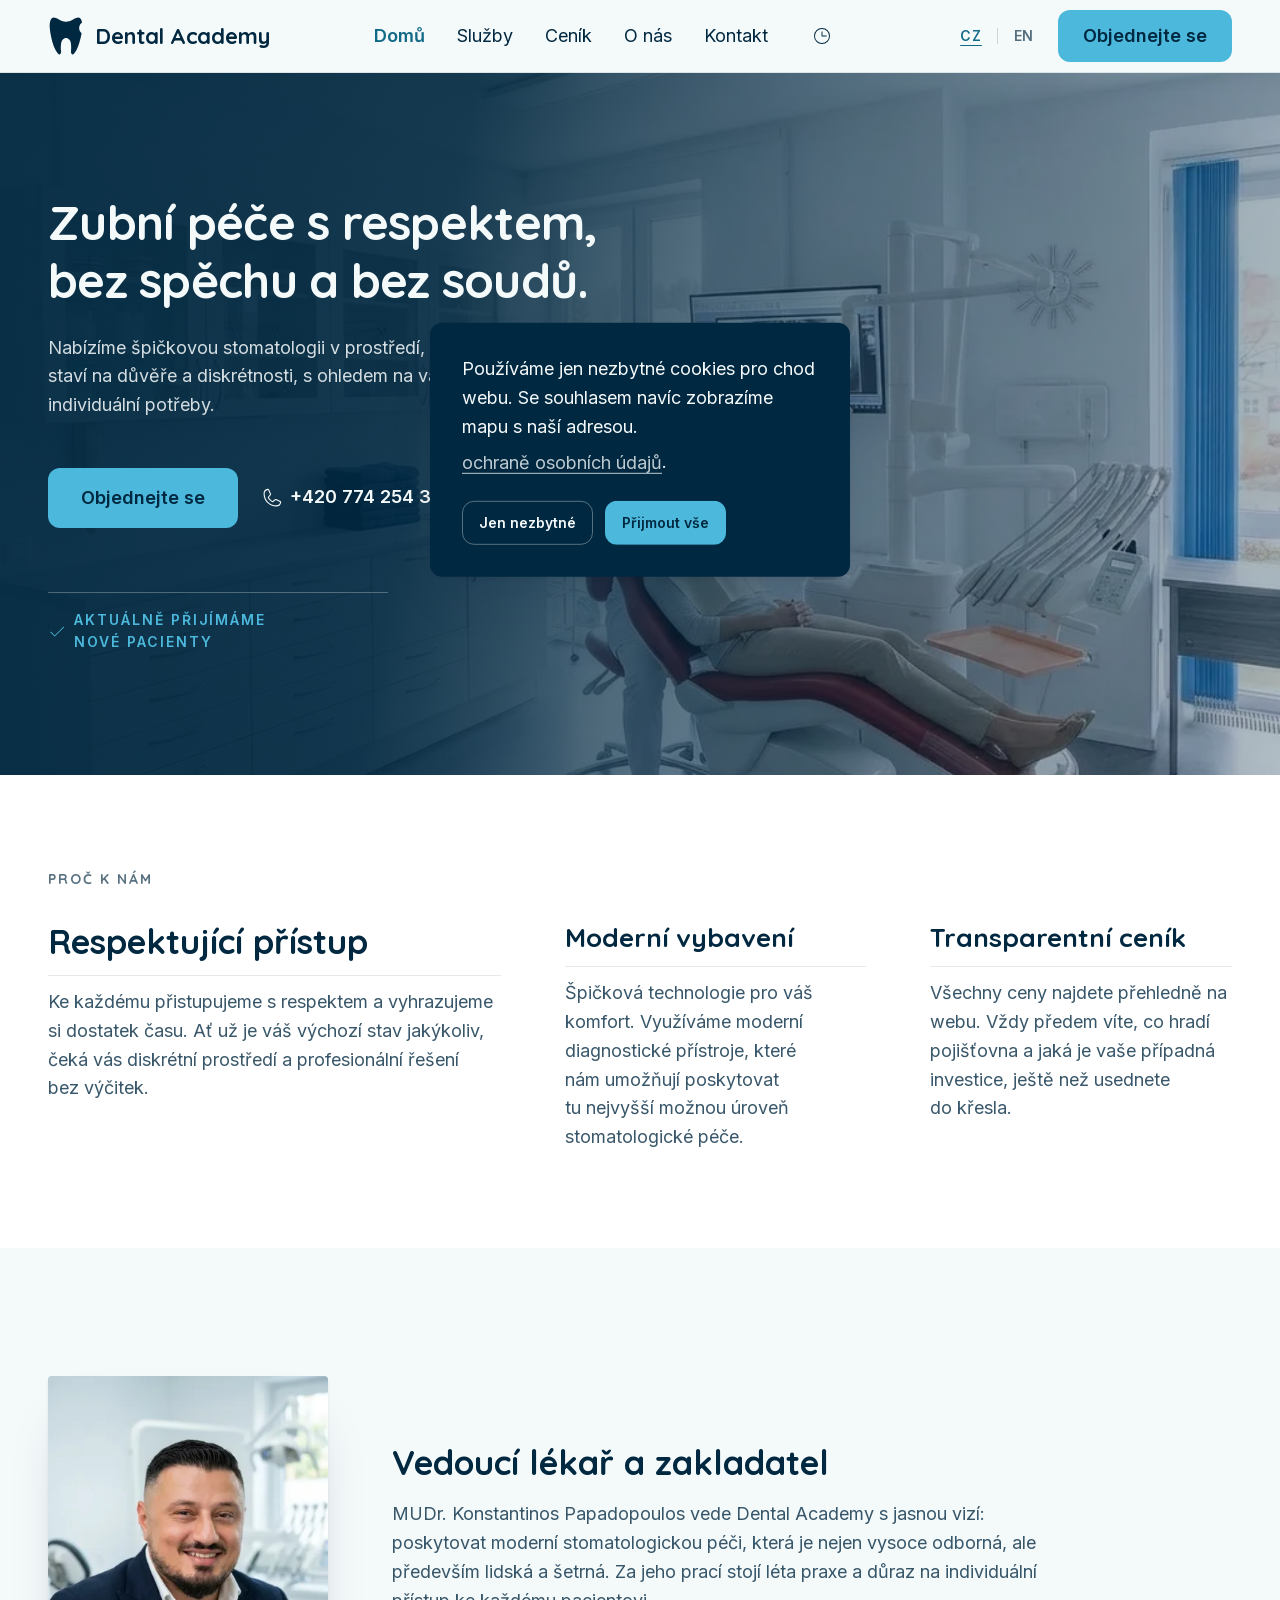
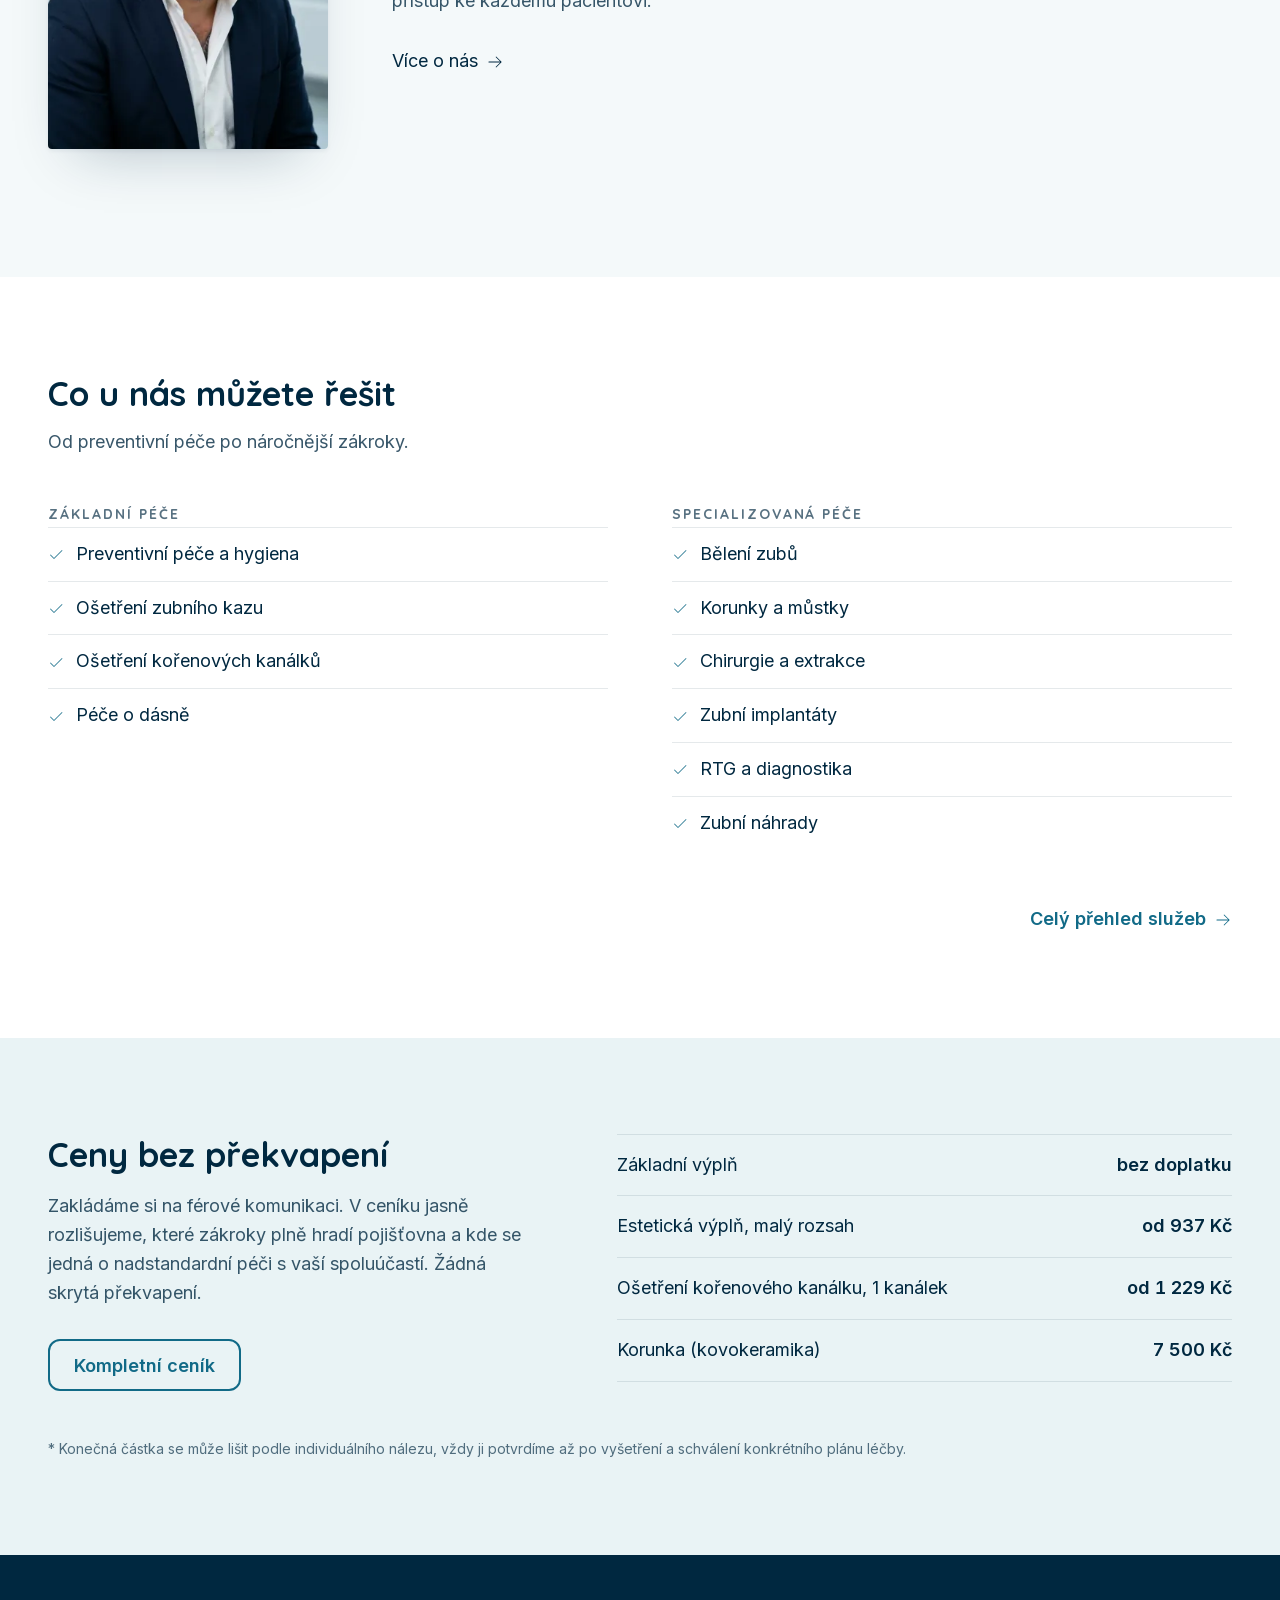
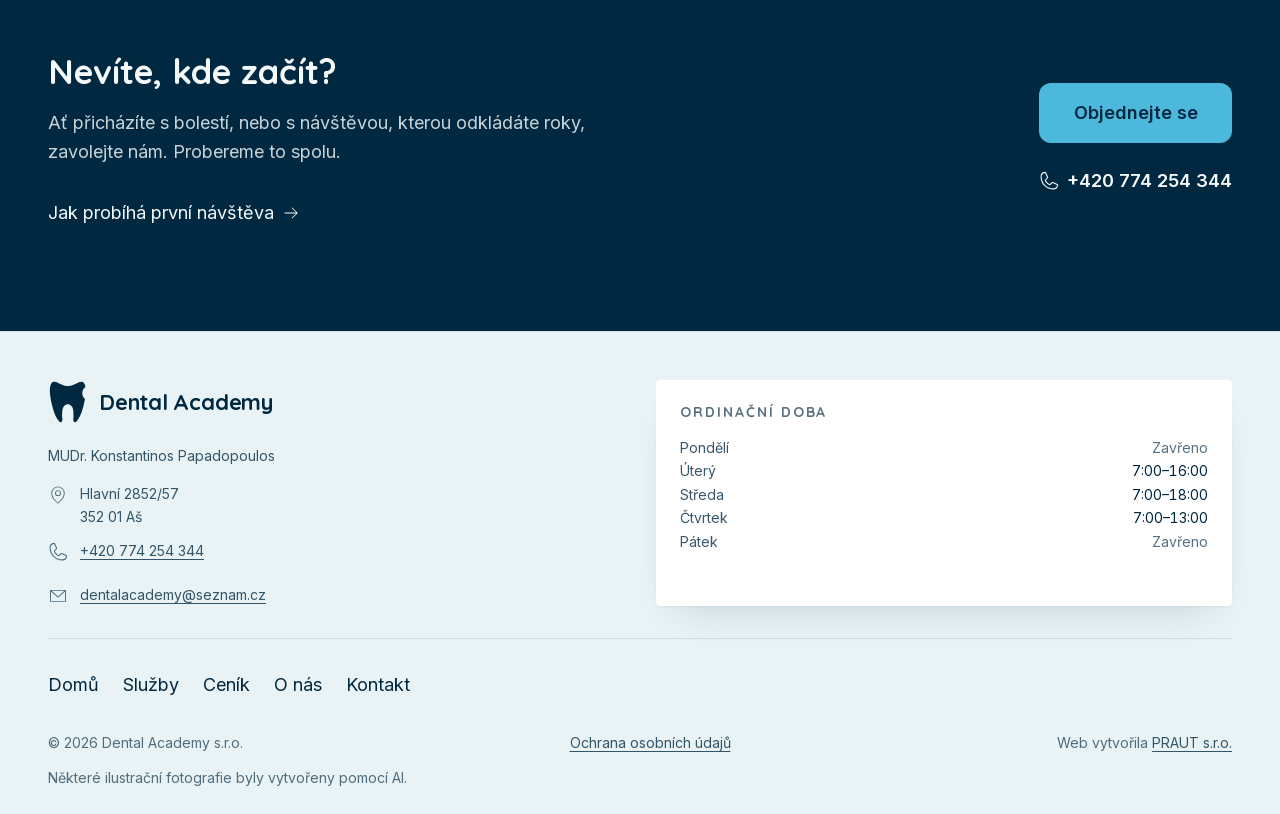
==== commit 5d31579a: "Publish source 14d076a: equal footer columns" ====
--- a/index.html
+++ b/index.html
@@ -7,7 +7,7 @@
     <link rel="apple-touch-icon" href="apple-touch-icon.png">
 
   <style>@font-face{font-family:Quicksand;font-style:normal;font-weight:700;font-display:swap;src:url("./media/quicksand-700-latin-ext-optimized-O6MUIEZ3.woff2") format("woff2");unicode-range:U+0100-02BA,U+02BD-02C5,U+02C7-02CC,U+02CE-02D7,U+02DD-02FF,U+0304,U+0308,U+0329,U+1D00-1DBF,U+1E00-1E9F,U+1EF2-1EFF,U+2020,U+20A0-20AB,U+20AD-20C0,U+2113,U+2C60-2C7F,U+A720-A7FF}@font-face{font-family:Quicksand;font-style:normal;font-weight:700;font-display:swap;src:url("./media/quicksand-700-latin-optimized-QVDMFVZS.woff2") format("woff2");unicode-range:U+0000-00FF,U+0131,U+0152-0153,U+02BB-02BC,U+02C6,U+02DA,U+02DC,U+0304,U+0308,U+0329,U+2000-206F,U+20AC,U+2122,U+2191,U+2193,U+2212,U+2215,U+FEFF,U+FFFD}@font-face{font-family:Inter;font-style:normal;font-weight:400;font-display:swap;src:url("./media/inter-400-latin-ext-optimized-43ESOUTK.woff2") format("woff2");unicode-range:U+0100-02BA,U+02BD-02C5,U+02C7-02CC,U+02CE-02D7,U+02DD-02FF,U+0304,U+0308,U+0329,U+1D00-1DBF,U+1E00-1E9F,U+1EF2-1EFF,U+2020,U+20A0-20AB,U+20AD-20C0,U+2113,U+2C60-2C7F,U+A720-A7FF}@font-face{font-family:Inter;font-style:normal;font-weight:400;font-display:swap;src:url("./media/inter-400-latin-optimized-SEBSPGC4.woff2") format("woff2");unicode-range:U+0000-00FF,U+0131,U+0152-0153,U+02BB-02BC,U+02C6,U+02DA,U+02DC,U+0304,U+0308,U+0329,U+2000-206F,U+20AC,U+2122,U+2191,U+2193,U+2212,U+2215,U+FEFF,U+FFFD}@font-face{font-family:Inter;font-style:normal;font-weight:600;font-display:swap;src:url("./media/inter-600-latin-ext-optimized-PHTYKVMK.woff2") format("woff2");unicode-range:U+0100-02BA,U+02BD-02C5,U+02C7-02CC,U+02CE-02D7,U+02DD-02FF,U+0304,U+0308,U+0329,U+1D00-1DBF,U+1E00-1E9F,U+1EF2-1EFF,U+2020,U+20A0-20AB,U+20AD-20C0,U+2113,U+2C60-2C7F,U+A720-A7FF}@font-face{font-family:Inter;font-style:normal;font-weight:600;font-display:swap;src:url("./media/inter-600-latin-optimized-3DX67WTJ.woff2") format("woff2");unicode-range:U+0000-00FF,U+0131,U+0152-0153,U+02BB-02BC,U+02C6,U+02DA,U+02DC,U+0304,U+0308,U+0329,U+2000-206F,U+20AC,U+2122,U+2191,U+2193,U+2212,U+2215,U+FEFF,U+FFFD}:root{--da-navy-900: #002840;--da-turquoise-500: #4cb8dc;--da-turquoise-700: #116a87;--da-purple-500: #8c5096;--da-ice-050: #f4f9fa;--da-ice-100: #e9f3f5;--da-white: #ffffff;--da-red-600: #a23b2e;--da-amber-700: #8f5700;--surface: var(--da-ice-050);--panel: var(--da-white);--panel-tint: var(--da-ice-100);--panel-dark: var(--da-navy-900);--ink: var(--da-navy-900);--ink-soft: rgb(0 40 64 / .78);--ink-faint: rgb(0 40 64 / .66);--ink-ghost: rgb(0 40 64 / .1);--ink-inverse: var(--da-ice-050);--accent: var(--da-turquoise-700);--accent-vivid: var(--da-turquoise-500);--rare: var(--da-purple-500);--border: rgb(0 40 64 / .16);--border-soft: rgb(0 40 64 / .1);--good: var(--da-turquoise-700);--bad: var(--da-red-600);--warn: var(--da-amber-700);--font-heading: "Quicksand", sans-serif;--font-body: "Inter", sans-serif;--text-h1: clamp(30px, 4.2vw, 48px);--text-h2: clamp(26px, 3vw, 34px);--text-h3: clamp(22px, 2.2vw, 26px);--text-body: 18px;--text-small: 14px;--leading-h1: 1.2;--leading-h2: 1.25;--leading-h3: 1.3;--leading-body: 1.6;--leading-small: 1.4;--tracking-kicker: .14em;--space-1: 4px;--space-2: 8px;--space-3: 12px;--space-4: 16px;--space-5: 24px;--space-6: 32px;--space-7: 48px;--space-8: 64px;--space-9: 96px;--space-10: 128px;--radius-surface: 4px;--radius-control: 12px;--shadow-sm: 0 1px 2px rgb(0 40 64 / .05), 0 20px 40px -24px rgb(0 40 64 / .22);--shadow-md: 0 2px 4px rgb(0 40 64 / .06), 0 28px 56px -28px rgb(0 40 64 / .28);--motion-fast: .15s;--motion-medium: .25s;--motion-slow: .4s;--motion-zoom: .7s;--motion-crossfade: 2s;--motion-hero-interval: 4s;--ease: cubic-bezier(.4, 0, .2, 1);--z-base: 0;--z-sticky: 100;--z-dropdown: 200;--z-overlay: 300;--z-cookie: 400;--container: 1200px;--container-wide: 1440px;--gutter: clamp(16px, 4vw, 48px);--tap-target-min: 44px;--focus-ring-width: 3px;--focus-ring-offset: 2px;--focus-ring-color: var(--da-turquoise-700)}*,*:before,*:after{box-sizing:border-box}*{margin:0}html{scroll-behavior:smooth;scroll-padding-top:var(--space-9);-webkit-text-size-adjust:100%}body{background:var(--surface);color:var(--ink);font-family:var(--font-body);font-size:var(--text-body);line-height:var(--leading-body);font-weight:400;-webkit-font-smoothing:antialiased;text-rendering:optimizeLegibility;min-height:100dvh}h1,h2,h3{font-family:var(--font-heading);font-weight:700;text-wrap:balance}h1{font-size:var(--text-h1);line-height:var(--leading-h1);letter-spacing:-.015em}h2{font-size:var(--text-h2);line-height:var(--leading-h2)}h3{font-size:var(--text-h3);line-height:var(--leading-h3)}p{text-wrap:pretty}a{color:var(--accent);text-underline-offset:.2em;transition:color var(--motion-fast) var(--ease)}img,picture,svg{display:block;max-width:100%}button{font:inherit;color:inherit}@media(prefers-reduced-motion:reduce){html{scroll-behavior:auto}*,*:before,*:after{animation-duration:.01ms!important;animation-iteration-count:1!important;transition-duration:.01ms!important;scroll-behavior:auto!important}}
-</style><link rel="stylesheet" href="styles-Z6CKCNIZ.css" media="print" onload="this.media='all'"><noscript><link rel="stylesheet" href="styles-Z6CKCNIZ.css"></noscript><style ng-app-id="ng">main[_ngcontent-ng-c197762682]{display:block;outline:none}</style><meta name="description" content="Zubní ordinace Dental Academy v Aši. MUDr. Konstantinos Papadopoulos nabízí moderní stomatologickou péči a přijímá nové pacienty."><meta name="robots" content="index, follow, max-image-preview:large"><meta property="og:title" content="Dental Academy, zubní ordinace v Aši"><meta property="og:description" content="Zubní ordinace Dental Academy v Aši. MUDr. Konstantinos Papadopoulos nabízí moderní stomatologickou péči a přijímá nové pacienty."><meta property="og:url" content="https://dentalacademyas.cz/"><meta property="og:type" content="website"><meta property="og:site_name" content="Dental Academy"><meta property="og:locale" content="cs_CZ"><meta property="og:image" content="https://dentalacademyas.cz/apple-touch-icon.png"><meta name="twitter:card" content="summary"><meta name="twitter:title" content="Dental Academy, zubní ordinace v Aši"><meta name="twitter:description" content="Zubní ordinace Dental Academy v Aši. MUDr. Konstantinos Papadopoulos nabízí moderní stomatologickou péči a přijímá nové pacienty."><style ng-app-id="ng">a[_ngcontent-ng-c2454751825]{position:absolute;z-index:var(--z-cookie);top:0;left:var(--space-4);transform:translateY(-120%);display:inline-flex;align-items:center;min-height:var(--tap-target-min);padding-inline:var(--space-5);background:var(--panel);color:var(--ink);border-radius:var(--radius-control);box-shadow:var(--shadow-md);text-decoration:none;font-weight:600;transition:transform var(--motion-fast) var(--ease)}a[_ngcontent-ng-c2454751825]:focus-visible{transform:translateY(var(--space-3))}</style><style ng-app-id="ng">header[_ngcontent-ng-c871143590]{position:sticky;top:0;z-index:var(--z-sticky);background:color-mix(in srgb,var(--surface) 88%,transparent);-webkit-backdrop-filter:blur(10px);backdrop-filter:blur(10px);border-bottom:1px solid var(--border-soft)}.bar[_ngcontent-ng-c871143590]{display:flex;align-items:center;justify-content:space-between;gap:var(--space-5);min-height:72px}.brand[_ngcontent-ng-c871143590]{display:inline-flex;color:var(--ink);text-decoration:none;flex:none}.desktop[_ngcontent-ng-c871143590]{display:none}nav.desktop[_ngcontent-ng-c871143590]   ul[_ngcontent-ng-c871143590]{list-style:none;padding:0;display:flex;align-items:center;gap:var(--space-6)}.hours[_ngcontent-ng-c871143590]{position:relative}.hours[_ngcontent-ng-c871143590]   summary[_ngcontent-ng-c871143590]{display:inline-flex;align-items:center;justify-content:center;min-width:var(--tap-target-min);min-height:var(--tap-target-min);color:var(--ink);cursor:pointer;list-style:none;transition:color var(--motion-fast) var(--ease)}.hours[_ngcontent-ng-c871143590]   summary[_ngcontent-ng-c871143590]::-webkit-details-marker{display:none}.hours[_ngcontent-ng-c871143590]   summary[_ngcontent-ng-c871143590]:hover, .hours[open][_ngcontent-ng-c871143590]   summary[_ngcontent-ng-c871143590]{color:var(--accent)}.hours-card[_ngcontent-ng-c871143590]{position:absolute;top:calc(100% + var(--space-3));right:0;z-index:var(--z-dropdown);padding:var(--space-4) var(--space-5);background:var(--panel);border-radius:var(--radius-surface);box-shadow:var(--shadow-md)}.hours-card[_ngcontent-ng-c871143590]   dl[_ngcontent-ng-c871143590]{margin:0;display:grid;grid-template-columns:auto 1fr;gap:var(--space-1) var(--space-4);font-size:var(--text-small);line-height:var(--leading-small);white-space:nowrap}.hours-card[_ngcontent-ng-c871143590]   dt[_ngcontent-ng-c871143590]{color:var(--ink-soft)}.hours-card[_ngcontent-ng-c871143590]   dd[_ngcontent-ng-c871143590]{margin:0;font-variant-numeric:tabular-nums}.hours-card[_ngcontent-ng-c871143590]   dd.closed[_ngcontent-ng-c871143590]{color:var(--ink-faint)}.actions[_ngcontent-ng-c871143590]{display:flex;align-items:center;gap:var(--space-3);flex:none}.burger[_ngcontent-ng-c871143590]{display:inline-flex;align-items:center;justify-content:center;min-width:var(--tap-target-min);min-height:var(--tap-target-min);background:transparent;border:0;border-radius:var(--radius-control);color:var(--ink);cursor:pointer;transition:background-color var(--motion-fast) var(--ease)}.burger[_ngcontent-ng-c871143590]:hover{background:var(--ink-ghost)}.cta[_ngcontent-ng-c871143590]{display:none}@media(min-width:480px){.cta[_ngcontent-ng-c871143590]{display:inline-flex}}@media(min-width:1280px){.desktop[_ngcontent-ng-c871143590]{display:inline-flex}.burger[_ngcontent-ng-c871143590]{display:none}}</style><style ng-app-id="ng">[_nghost-ng-c1360616720]{display:contents}.banner[_ngcontent-ng-c1360616720]{position:fixed;top:50%;left:50%;transform:translate(-50%,-50%);z-index:var(--z-cookie);width:calc(100% - var(--space-4) * 2);max-width:420px;display:grid;gap:var(--space-4);padding:var(--space-6);background:var(--panel-dark);border-radius:var(--radius-control);box-shadow:var(--shadow-md);--ink: var(--ink-inverse);--ink-soft: rgb(244 249 250 / .78);--border: rgb(244 249 250 / .35);--accent: var(--accent-vivid);color:var(--ink);animation:_ngcontent-ng-c1360616720_fade-in var(--motion-slow) var(--ease)}.actions[_ngcontent-ng-c1360616720]{display:flex;flex-wrap:wrap;gap:var(--space-3)}@keyframes _ngcontent-ng-c1360616720_fade-in{0%{opacity:0;transform:translate(-50%,-50%) scale(.96)}to{opacity:1;transform:translate(-50%,-50%) scale(1)}}</style><style ng-app-id="ng">[_nghost-ng-c3181076983]{display:block;width:min(100% - 2 * var(--gutter),var(--_max, var(--container)));margin-inline:auto}</style><style ng-app-id="ng">[_nghost-ng-c3826198548]{display:inline-flex;align-items:center;gap:var(--space-3);color:inherit}.mark[_ngcontent-ng-c3826198548]{height:max(32px,1px * var(--_size, 40));width:auto;aspect-ratio:103.21/116.48}.wordmark[_ngcontent-ng-c3826198548]{font-family:var(--font-heading);font-weight:700;font-size:clamp(18px,2vw,22px);line-height:1.1;letter-spacing:-.01em;white-space:nowrap}</style><style ng-app-id="ng">[_nghost-ng-c3883181231]{display:inline-flex;flex:none;color:inherit}svg[_ngcontent-ng-c3883181231]{width:calc(1px * var(--_size, 24));height:calc(1px * var(--_size, 24))}</style><style ng-app-id="ng">nav[_ngcontent-ng-c47568377]{display:inline-flex;align-items:center;gap:var(--space-1)}a[_ngcontent-ng-c47568377]{display:inline-flex;align-items:center;justify-content:center;min-width:var(--tap-target-min);min-height:var(--tap-target-min);color:var(--ink-faint);text-decoration:none;font-size:var(--text-small);font-weight:600;letter-spacing:.06em;border-radius:var(--radius-control);transition:color var(--motion-fast) var(--ease)}a[_ngcontent-ng-c47568377]:hover{color:var(--ink)}a.is-current[_ngcontent-ng-c47568377]{color:var(--accent);text-decoration:underline;text-underline-offset:.3em}.sep[_ngcontent-ng-c47568377]{width:1px;height:16px;background:var(--border)}.sr-only[_ngcontent-ng-c47568377]{position:absolute;width:1px;height:1px;padding:0;margin:-1px;overflow:hidden;clip-path:inset(50%);white-space:nowrap;border:0}</style><style ng-app-id="ng">[_nghost-ng-c1597601124]{display:inline-flex;align-items:center;justify-content:center;gap:var(--space-2);border-radius:var(--radius-control);border:1px solid transparent;font-family:var(--font-body);font-weight:600;line-height:1.2;text-align:center;text-decoration:none;cursor:pointer;max-width:100%;transition:background-color var(--motion-fast) var(--ease),border-color var(--motion-fast) var(--ease),color var(--motion-fast) var(--ease)}.size-sm[_nghost-ng-c1597601124]{min-height:var(--tap-target-min);padding-inline:var(--space-4);font-size:var(--text-small)}.size-md[_nghost-ng-c1597601124]{min-height:52px;padding-inline:var(--space-5);font-size:var(--text-body)}.size-lg[_nghost-ng-c1597601124]{min-height:60px;padding-inline:var(--space-6);font-size:var(--text-body)}.appearance-primary[_nghost-ng-c1597601124]{background:var(--accent-vivid);color:var(--da-navy-900)}.appearance-primary[_nghost-ng-c1597601124]:hover{background:var(--accent);color:var(--ink-inverse)}.appearance-secondary[_nghost-ng-c1597601124]{background:transparent;border-color:var(--border);color:var(--ink)}.appearance-secondary[_nghost-ng-c1597601124]:hover{border-color:var(--accent);color:var(--accent)}.appearance-ghost[_nghost-ng-c1597601124]{background:transparent;color:var(--accent);padding-inline:var(--space-3)}.appearance-ghost[_nghost-ng-c1597601124]:hover{background:var(--ink-ghost)}.is-full[_nghost-ng-c1597601124]{width:100%}.is-loading[_nghost-ng-c1597601124], [disabled][_nghost-ng-c1597601124]{opacity:.55;cursor:not-allowed;pointer-events:none}</style><style ng-app-id="ng">[_nghost-ng-c4016984144]{color:var(--accent);text-underline-offset:.2em;transition:color var(--motion-fast) var(--ease)}.variant-inline[_nghost-ng-c4016984144]{text-decoration:underline}.variant-inline[_nghost-ng-c4016984144]:hover{color:var(--ink)}.variant-nav[_nghost-ng-c4016984144]{color:var(--ink);text-decoration:none;display:inline-flex;align-items:center;min-height:var(--tap-target-min)}.variant-nav[_nghost-ng-c4016984144]:hover{color:var(--accent)}.variant-quiet[_nghost-ng-c4016984144]{color:var(--ink-soft);text-decoration:underline;text-decoration-color:currentColor;display:inline-flex;align-items:center;min-height:var(--tap-target-min)}.variant-quiet[_nghost-ng-c4016984144]:hover{color:var(--ink)}.is-active[_nghost-ng-c4016984144]{color:var(--accent);font-weight:700}</style><style ng-app-id="ng">footer[_ngcontent-ng-c812557417]{background:var(--panel-tint);border-top:1px solid var(--border-soft);padding-block:var(--space-7) var(--space-5)}.grid[_ngcontent-ng-c812557417]{display:grid;grid-template-columns:minmax(0,1fr);align-items:start;gap:var(--space-6)}@media(min-width:768px){.grid[_ngcontent-ng-c812557417]{grid-template-columns:minmax(0,1fr) minmax(0,380px);column-gap:clamp(var(--space-5),5vw,var(--space-8))}}.hours-wrap[_ngcontent-ng-c812557417]{width:100%;min-width:0}@media(min-width:768px){.hours-wrap[_ngcontent-ng-c812557417]{max-width:380px;justify-self:end}}.brand[_ngcontent-ng-c812557417]{min-width:0}h2[_ngcontent-ng-c812557417]{font-size:var(--text-small);letter-spacing:var(--tracking-kicker);text-transform:uppercase;color:var(--ink-faint);margin-bottom:var(--space-4)}.card[_ngcontent-ng-c812557417]{padding:var(--space-5);background:var(--panel);border-radius:var(--radius-surface);box-shadow:var(--shadow-sm)}.doctor[_ngcontent-ng-c812557417]{margin-top:var(--space-3);color:var(--ink-soft);font-size:var(--text-small)}.contact[_ngcontent-ng-c812557417], .links[_ngcontent-ng-c812557417], .legal[_ngcontent-ng-c812557417]{list-style:none;padding:0}.contact[_ngcontent-ng-c812557417]{display:grid;gap:0;margin-top:var(--space-4);font-size:var(--text-small)}.contact[_ngcontent-ng-c812557417]   li[_ngcontent-ng-c812557417]{display:grid;grid-template-columns:auto minmax(0,1fr);gap:var(--space-3);align-items:start;color:var(--ink-soft)}.contact[_ngcontent-ng-c812557417]   li[_ngcontent-ng-c812557417]:first-child{margin-bottom:var(--space-3)}.contact[_ngcontent-ng-c812557417]   li[_ngcontent-ng-c812557417]:last-child{margin-bottom:calc(var(--text-small) * var(--leading-body) - var(--tap-target-min))}.contact[_ngcontent-ng-c812557417]   da-icon[_ngcontent-ng-c812557417]{margin-top:2px;color:var(--ink-faint)}.contact[_ngcontent-ng-c812557417]   a[_ngcontent-ng-c812557417]{align-items:flex-start}.contact[_ngcontent-ng-c812557417]   a[_ngcontent-ng-c812557417], .contact[_ngcontent-ng-c812557417]   span[_ngcontent-ng-c812557417]{min-width:0;max-width:100%;overflow-wrap:anywhere}.hours[_ngcontent-ng-c812557417]{margin:0;display:grid;grid-template-columns:minmax(0,1fr) auto;gap:var(--space-1) var(--space-4);font-size:var(--text-small);line-height:var(--leading-small)}.hours[_ngcontent-ng-c812557417]   dt[_ngcontent-ng-c812557417]{color:var(--ink-soft)}.hours[_ngcontent-ng-c812557417]   dd[_ngcontent-ng-c812557417]{margin:0;text-align:right;font-variant-numeric:tabular-nums}.hours[_ngcontent-ng-c812557417]   dd.closed[_ngcontent-ng-c812557417]{color:var(--ink-faint)}.navigation[_ngcontent-ng-c812557417]{margin-top:var(--space-6);padding-block:var(--space-5) 0;border-top:1px solid var(--border-soft)}.links[_ngcontent-ng-c812557417], .legal[_ngcontent-ng-c812557417]{display:flex;flex-wrap:wrap;align-items:center;gap:var(--space-2) var(--space-5)}.bottom[_ngcontent-ng-c812557417]{margin-top:var(--space-5);display:flex;flex-wrap:wrap;align-items:baseline;font-size:var(--text-small);color:var(--ink-faint);justify-content:space-between;gap:var(--space-5)}.bottom[_ngcontent-ng-c812557417]   a[_ngcontent-ng-c812557417]{align-items:center;margin-block:calc((var(--space-5) - var(--tap-target-min)) / 2)}.copyright[_ngcontent-ng-c812557417], .credit[_ngcontent-ng-c812557417], .ai-note[_ngcontent-ng-c812557417]{font-size:var(--text-small);color:var(--ink-faint)}.copyright[_ngcontent-ng-c812557417], .credit[_ngcontent-ng-c812557417]{min-width:0;overflow-wrap:anywhere}.ai-note[_ngcontent-ng-c812557417]{margin-top:var(--space-3)}</style><style ng-app-id="ng">.about-teaser[_ngcontent-ng-c872885681]{display:grid;gap:var(--space-6)}@media(min-width:480px){.about-teaser[_ngcontent-ng-c872885681]{grid-template-columns:280px 1fr;align-items:center;gap:var(--space-8)}}.photo[_ngcontent-ng-c872885681]{aspect-ratio:3/4;overflow:hidden;border-radius:var(--radius-surface);box-shadow:var(--shadow-md)}.photo[_ngcontent-ng-c872885681]   img[_ngcontent-ng-c872885681]{width:100%;height:100%;object-fit:cover;transition:transform var(--motion-zoom) var(--ease)}.photo[_ngcontent-ng-c872885681]:hover   img[_ngcontent-ng-c872885681]{transform:scale(1.04)}.about-teaser[_ngcontent-ng-c872885681]   .text[_ngcontent-ng-c872885681]{max-width:60ch}.about-teaser[_ngcontent-ng-c872885681]   .text[_ngcontent-ng-c872885681]   p[_ngcontent-ng-c872885681]{margin-top:var(--space-4);color:var(--ink-soft)}.about-teaser[_ngcontent-ng-c872885681]   .text[_ngcontent-ng-c872885681]   a[_ngcontent-ng-c872885681]{margin-top:var(--space-5);display:inline-flex;gap:var(--space-2)}.services-head[_ngcontent-ng-c872885681]{margin-bottom:var(--space-7)}.services-head[_ngcontent-ng-c872885681]   p[_ngcontent-ng-c872885681]{margin-top:var(--space-3);color:var(--ink-soft)}.services-groups[_ngcontent-ng-c872885681]{display:grid;gap:var(--space-7);margin-bottom:var(--space-7)}@media(min-width:768px){.services-groups[_ngcontent-ng-c872885681]{grid-template-columns:1fr 1fr;gap:var(--space-8)}}.group[_ngcontent-ng-c872885681]   h3[_ngcontent-ng-c872885681]{font-size:var(--text-small);letter-spacing:var(--tracking-kicker);text-transform:uppercase;color:var(--ink-faint);margin-bottom:var(--space-1)}.group[_ngcontent-ng-c872885681]   ul[_ngcontent-ng-c872885681]{list-style:none;padding:0;margin:0}.group[_ngcontent-ng-c872885681]   li[_ngcontent-ng-c872885681]{display:flex;align-items:center;gap:var(--space-3);padding-block:var(--space-3);border-top:1px solid var(--border-soft);color:var(--ink)}.group[_ngcontent-ng-c872885681]   li[_ngcontent-ng-c872885681]   da-icon[_ngcontent-ng-c872885681]{flex-shrink:0;color:var(--accent)}.services-link-row[_ngcontent-ng-c872885681]{display:flex;justify-content:flex-end}.services-link[_ngcontent-ng-c872885681]{gap:var(--space-2);color:var(--accent);font-weight:600}.services-link[_ngcontent-ng-c872885681]:hover{color:var(--ink)}</style><style ng-app-id="ng">.hero[_ngcontent-ng-c1433052263]{position:relative;display:flex;align-items:center;min-height:min(78vh,720px);padding-block:var(--space-9);background:var(--panel-dark);color:var(--ink-inverse);overflow:hidden}.media[_ngcontent-ng-c1433052263]{position:absolute;inset:0;z-index:0}.media[_ngcontent-ng-c1433052263]   img[_ngcontent-ng-c1433052263]{position:absolute;inset:0;width:100%;height:100%;object-fit:cover;opacity:0;transition:none}.media.is-rotating[_ngcontent-ng-c1433052263]   img[_ngcontent-ng-c1433052263]{transition:opacity var(--motion-crossfade) var(--ease)}.media[_ngcontent-ng-c1433052263]   img.is-active[_ngcontent-ng-c1433052263]{opacity:1}.placeholder[_ngcontent-ng-c1433052263]{position:absolute;inset:0;display:grid;place-items:center;background:repeating-linear-gradient(45deg,rgba(244,249,250,.03) 0 12px,transparent 12px 24px),var(--panel-dark)}.placeholder[_ngcontent-ng-c1433052263]   span[_ngcontent-ng-c1433052263]{font-size:var(--text-small);letter-spacing:var(--tracking-kicker);text-transform:uppercase;color:#f4f9fa61;text-align:center;padding-inline:var(--space-5)}.hero[_ngcontent-ng-c1433052263]:after{content:"";position:absolute;inset:0;z-index:1;background:linear-gradient(100deg,#002840f0,#002840e6 34%,#0028408c 62%,#0028404d)}da-container[_ngcontent-ng-c1433052263]{position:relative;z-index:2}.content[_ngcontent-ng-c1433052263]   h1[_ngcontent-ng-c1433052263]{max-width:620px;text-wrap:balance}.lede[_ngcontent-ng-c1433052263]{margin-top:var(--space-5);max-width:34ch;color:#f4f9fadb}@media(min-width:1024px){.lede[_ngcontent-ng-c1433052263]{max-width:40ch}}.actions[_ngcontent-ng-c1433052263]{margin-top:var(--space-7);display:flex;flex-wrap:wrap;align-items:center;gap:var(--space-5)}.phone[_ngcontent-ng-c1433052263]{display:inline-flex;align-items:center;gap:var(--space-2);min-height:var(--tap-target-min);color:var(--ink-inverse);text-decoration:none;font-weight:600;transition:color var(--motion-fast) var(--ease)}.phone[_ngcontent-ng-c1433052263]:hover{color:var(--accent-vivid)}</style><style ng-app-id="ng">.layout[_ngcontent-ng-c4271296847]{display:block}.intro[_ngcontent-ng-c4271296847]{margin-bottom:var(--space-6)}.intro[_ngcontent-ng-c4271296847]   h2[_ngcontent-ng-c4271296847]{font-size:var(--text-small);letter-spacing:var(--tracking-kicker);text-transform:uppercase;color:var(--ink-faint)}.items[_ngcontent-ng-c4271296847]{list-style:none;padding:0;margin:0;display:flex;flex-direction:column;gap:var(--space-6)}@media(min-width:768px){.items[_ngcontent-ng-c4271296847]{flex-direction:row;align-items:flex-start;gap:var(--space-8)}}.items[_ngcontent-ng-c4271296847]   li[_ngcontent-ng-c4271296847]{padding-top:var(--space-5);border-top:1px solid var(--border-soft)}.items[_ngcontent-ng-c4271296847]   li.is-lead[_ngcontent-ng-c4271296847]{flex:1.5 1 0%}.items[_ngcontent-ng-c4271296847]   li[_ngcontent-ng-c4271296847]:not(.is-lead){flex:1 1 0%}@media(min-width:768px){.items[_ngcontent-ng-c4271296847]   li[_ngcontent-ng-c4271296847]{border-top:0;padding-top:0}}.items[_ngcontent-ng-c4271296847]   li.is-lead[_ngcontent-ng-c4271296847]   h3[_ngcontent-ng-c4271296847]{font-size:var(--text-h2);line-height:var(--leading-h2)}.items[_ngcontent-ng-c4271296847]   li.is-lead[_ngcontent-ng-c4271296847]   p[_ngcontent-ng-c4271296847]{max-width:54ch;font-size:var(--text-body)}.items[_ngcontent-ng-c4271296847]   h3[_ngcontent-ng-c4271296847]{padding-bottom:var(--space-3);margin-bottom:var(--space-3);border-bottom:1px solid var(--border-soft);text-wrap:balance}.items[_ngcontent-ng-c4271296847]   p[_ngcontent-ng-c4271296847]{color:var(--ink-soft);max-width:46ch;text-wrap:pretty}</style><style ng-app-id="ng">[_nghost-ng-c2319155291]{display:block}.tone-surface[_nghost-ng-c2319155291]{background:var(--surface)}.tone-panel[_nghost-ng-c2319155291]{background:var(--panel)}.tone-tint[_nghost-ng-c2319155291]{background:var(--panel-tint)}.tone-dark[_nghost-ng-c2319155291]{background:var(--panel-dark);--ink: var(--ink-inverse);--ink-soft: rgb(244 249 250 / .78);--ink-faint: rgb(244 249 250 / .62);--ink-ghost: rgb(244 249 250 / .12);--border: rgb(244 249 250 / .35);--border-soft: rgb(244 249 250 / .18);--accent: var(--accent-vivid);color:var(--ink)}.spacing-tight[_nghost-ng-c2319155291]{padding-block:var(--space-7)}.spacing-normal[_nghost-ng-c2319155291]{padding-block:var(--space-9)}.spacing-loose[_nghost-ng-c2319155291]{padding-block:var(--space-10)}</style><style ng-app-id="ng">[_nghost-ng-c3303436296]{display:block}.accepting[_ngcontent-ng-c3303436296]{display:inline-flex;align-items:center;gap:var(--space-2);margin-top:var(--space-8);padding-top:var(--space-4);border-top:1px solid rgba(244,249,250,.28);font-size:var(--text-small);font-weight:700;letter-spacing:var(--tracking-kicker);text-transform:uppercase;color:var(--accent-vivid);max-width:34ch;animation:_ngcontent-ng-c3303436296_accepting-pulse 2.4s ease-in-out infinite}@keyframes _ngcontent-ng-c3303436296_accepting-pulse{0%,to{opacity:1}50%{opacity:.55}}@media(prefers-reduced-motion:reduce){.accepting[_ngcontent-ng-c3303436296]{animation:none}}</style><link rel="canonical" href="https://dentalacademyas.cz/"><link rel="alternate" href="https://dentalacademyas.cz/" hreflang="cs"><link rel="alternate" href="https://dentalacademyas.cz/en/" hreflang="en"><link rel="alternate" href="https://dentalacademyas.cz/" hreflang="x-default"><script id="clinic-schema" type="application/ld+json">{"@context":"https://schema.org","@type":"Dentist","@id":"https://dentalacademyas.cz/#clinic","name":"Dental Academy s.r.o.","url":"https://dentalacademyas.cz/","telephone":"+420 774 254 344","email":"dentalacademy@seznam.cz","address":{"@type":"PostalAddress","streetAddress":"Hlavní 2852/57","addressLocality":"Aš","postalCode":"352 01","addressCountry":"CZ"},"openingHoursSpecification":[{"@type":"OpeningHoursSpecification","dayOfWeek":"Tuesday","opens":"07:00","closes":"16:00"},{"@type":"OpeningHoursSpecification","dayOfWeek":"Wednesday","opens":"07:00","closes":"18:00"},{"@type":"OpeningHoursSpecification","dayOfWeek":"Thursday","opens":"07:00","closes":"13:00"}]}</script><style ng-app-id="ng">.layout[_ngcontent-ng-c3161794181]{display:grid;gap:var(--space-7)}@media(min-width:1024px){.layout[_ngcontent-ng-c3161794181]{grid-template-columns:1.4fr auto;gap:var(--space-9);align-items:center}}p[_ngcontent-ng-c3161794181]{margin-top:var(--space-4);max-width:52ch;color:#f4f9fad1}.reassurance[_ngcontent-ng-c3161794181]{margin-top:var(--space-5);gap:var(--space-2)}.actions[_ngcontent-ng-c3161794181]{display:flex;flex-wrap:wrap;align-items:center;gap:var(--space-5)}@media(min-width:1024px){.actions[_ngcontent-ng-c3161794181]{flex-direction:column;align-items:stretch;gap:var(--space-4)}}.phone[_ngcontent-ng-c3161794181]{display:inline-flex;align-items:center;justify-content:center;gap:var(--space-2);min-height:var(--tap-target-min);color:var(--ink-inverse);text-decoration:none;font-weight:600;transition:color var(--motion-fast) var(--ease)}.phone[_ngcontent-ng-c3161794181]:hover{color:var(--accent-vivid)}</style><style ng-app-id="ng">.layout[_ngcontent-ng-c2683849791]{display:grid;gap:var(--space-7)}@media(min-width:1024px){.layout[_ngcontent-ng-c2683849791]{grid-template-columns:1fr 1.3fr;gap:var(--space-9);align-items:start}}.intro[_ngcontent-ng-c2683849791]   p[_ngcontent-ng-c2683849791]{margin-block:var(--space-4) var(--space-6);color:var(--ink-soft);max-width:46ch}.cta[_ngcontent-ng-c2683849791]{border-width:2px;border-color:var(--accent);color:var(--accent)}.cta[_ngcontent-ng-c2683849791]:hover{background:var(--accent);color:var(--ink-inverse)}.note[_ngcontent-ng-c2683849791]{margin-top:var(--space-7);color:var(--ink-faint);font-size:var(--text-small);line-height:var(--leading-small)}.warning[_ngcontent-ng-c2683849791]{margin-bottom:var(--space-5);padding:var(--space-4);background:var(--panel);border-left:3px solid var(--warn);border-radius:var(--radius-surface);font-size:var(--text-small);line-height:var(--leading-small);color:var(--ink-soft)}.warning[_ngcontent-ng-c2683849791]   strong[_ngcontent-ng-c2683849791]{color:var(--warn)}ul[_ngcontent-ng-c2683849791]{list-style:none;padding:0;margin:0}li[_ngcontent-ng-c2683849791]{display:grid;grid-template-columns:1fr auto;align-items:baseline;gap:var(--space-3);padding-block:var(--space-4);border-bottom:1px solid var(--border-soft)}li[_ngcontent-ng-c2683849791]:first-child{border-top:1px solid var(--border-soft)}.price[_ngcontent-ng-c2683849791]{text-align:right;white-space:nowrap;font-weight:600;font-variant-numeric:tabular-nums;color:var(--ink)}</style></head>
+</style><link rel="stylesheet" href="styles-Z6CKCNIZ.css" media="print" onload="this.media='all'"><noscript><link rel="stylesheet" href="styles-Z6CKCNIZ.css"></noscript><style ng-app-id="ng">main[_ngcontent-ng-c197762682]{display:block;outline:none}</style><meta name="description" content="Zubní ordinace Dental Academy v Aši. MUDr. Konstantinos Papadopoulos nabízí moderní stomatologickou péči a přijímá nové pacienty."><meta name="robots" content="index, follow, max-image-preview:large"><meta property="og:title" content="Dental Academy, zubní ordinace v Aši"><meta property="og:description" content="Zubní ordinace Dental Academy v Aši. MUDr. Konstantinos Papadopoulos nabízí moderní stomatologickou péči a přijímá nové pacienty."><meta property="og:url" content="https://dentalacademyas.cz/"><meta property="og:type" content="website"><meta property="og:site_name" content="Dental Academy"><meta property="og:locale" content="cs_CZ"><meta property="og:image" content="https://dentalacademyas.cz/apple-touch-icon.png"><meta name="twitter:card" content="summary"><meta name="twitter:title" content="Dental Academy, zubní ordinace v Aši"><meta name="twitter:description" content="Zubní ordinace Dental Academy v Aši. MUDr. Konstantinos Papadopoulos nabízí moderní stomatologickou péči a přijímá nové pacienty."><style ng-app-id="ng">a[_ngcontent-ng-c2454751825]{position:absolute;z-index:var(--z-cookie);top:0;left:var(--space-4);transform:translateY(-120%);display:inline-flex;align-items:center;min-height:var(--tap-target-min);padding-inline:var(--space-5);background:var(--panel);color:var(--ink);border-radius:var(--radius-control);box-shadow:var(--shadow-md);text-decoration:none;font-weight:600;transition:transform var(--motion-fast) var(--ease)}a[_ngcontent-ng-c2454751825]:focus-visible{transform:translateY(var(--space-3))}</style><style ng-app-id="ng">header[_ngcontent-ng-c871143590]{position:sticky;top:0;z-index:var(--z-sticky);background:color-mix(in srgb,var(--surface) 88%,transparent);-webkit-backdrop-filter:blur(10px);backdrop-filter:blur(10px);border-bottom:1px solid var(--border-soft)}.bar[_ngcontent-ng-c871143590]{display:flex;align-items:center;justify-content:space-between;gap:var(--space-5);min-height:72px}.brand[_ngcontent-ng-c871143590]{display:inline-flex;color:var(--ink);text-decoration:none;flex:none}.desktop[_ngcontent-ng-c871143590]{display:none}nav.desktop[_ngcontent-ng-c871143590]   ul[_ngcontent-ng-c871143590]{list-style:none;padding:0;display:flex;align-items:center;gap:var(--space-6)}.hours[_ngcontent-ng-c871143590]{position:relative}.hours[_ngcontent-ng-c871143590]   summary[_ngcontent-ng-c871143590]{display:inline-flex;align-items:center;justify-content:center;min-width:var(--tap-target-min);min-height:var(--tap-target-min);color:var(--ink);cursor:pointer;list-style:none;transition:color var(--motion-fast) var(--ease)}.hours[_ngcontent-ng-c871143590]   summary[_ngcontent-ng-c871143590]::-webkit-details-marker{display:none}.hours[_ngcontent-ng-c871143590]   summary[_ngcontent-ng-c871143590]:hover, .hours[open][_ngcontent-ng-c871143590]   summary[_ngcontent-ng-c871143590]{color:var(--accent)}.hours-card[_ngcontent-ng-c871143590]{position:absolute;top:calc(100% + var(--space-3));right:0;z-index:var(--z-dropdown);padding:var(--space-4) var(--space-5);background:var(--panel);border-radius:var(--radius-surface);box-shadow:var(--shadow-md)}.hours-card[_ngcontent-ng-c871143590]   dl[_ngcontent-ng-c871143590]{margin:0;display:grid;grid-template-columns:auto 1fr;gap:var(--space-1) var(--space-4);font-size:var(--text-small);line-height:var(--leading-small);white-space:nowrap}.hours-card[_ngcontent-ng-c871143590]   dt[_ngcontent-ng-c871143590]{color:var(--ink-soft)}.hours-card[_ngcontent-ng-c871143590]   dd[_ngcontent-ng-c871143590]{margin:0;font-variant-numeric:tabular-nums}.hours-card[_ngcontent-ng-c871143590]   dd.closed[_ngcontent-ng-c871143590]{color:var(--ink-faint)}.actions[_ngcontent-ng-c871143590]{display:flex;align-items:center;gap:var(--space-3);flex:none}.burger[_ngcontent-ng-c871143590]{display:inline-flex;align-items:center;justify-content:center;min-width:var(--tap-target-min);min-height:var(--tap-target-min);background:transparent;border:0;border-radius:var(--radius-control);color:var(--ink);cursor:pointer;transition:background-color var(--motion-fast) var(--ease)}.burger[_ngcontent-ng-c871143590]:hover{background:var(--ink-ghost)}.cta[_ngcontent-ng-c871143590]{display:none}@media(min-width:480px){.cta[_ngcontent-ng-c871143590]{display:inline-flex}}@media(min-width:1280px){.desktop[_ngcontent-ng-c871143590]{display:inline-flex}.burger[_ngcontent-ng-c871143590]{display:none}}</style><style ng-app-id="ng">[_nghost-ng-c1360616720]{display:contents}.banner[_ngcontent-ng-c1360616720]{position:fixed;top:50%;left:50%;transform:translate(-50%,-50%);z-index:var(--z-cookie);width:calc(100% - var(--space-4) * 2);max-width:420px;display:grid;gap:var(--space-4);padding:var(--space-6);background:var(--panel-dark);border-radius:var(--radius-control);box-shadow:var(--shadow-md);--ink: var(--ink-inverse);--ink-soft: rgb(244 249 250 / .78);--border: rgb(244 249 250 / .35);--accent: var(--accent-vivid);color:var(--ink);animation:_ngcontent-ng-c1360616720_fade-in var(--motion-slow) var(--ease)}.actions[_ngcontent-ng-c1360616720]{display:flex;flex-wrap:wrap;gap:var(--space-3)}@keyframes _ngcontent-ng-c1360616720_fade-in{0%{opacity:0;transform:translate(-50%,-50%) scale(.96)}to{opacity:1;transform:translate(-50%,-50%) scale(1)}}</style><style ng-app-id="ng">[_nghost-ng-c3181076983]{display:block;width:min(100% - 2 * var(--gutter),var(--_max, var(--container)));margin-inline:auto}</style><style ng-app-id="ng">[_nghost-ng-c3826198548]{display:inline-flex;align-items:center;gap:var(--space-3);color:inherit}.mark[_ngcontent-ng-c3826198548]{height:max(32px,1px * var(--_size, 40));width:auto;aspect-ratio:103.21/116.48}.wordmark[_ngcontent-ng-c3826198548]{font-family:var(--font-heading);font-weight:700;font-size:clamp(18px,2vw,22px);line-height:1.1;letter-spacing:-.01em;white-space:nowrap}</style><style ng-app-id="ng">[_nghost-ng-c3883181231]{display:inline-flex;flex:none;color:inherit}svg[_ngcontent-ng-c3883181231]{width:calc(1px * var(--_size, 24));height:calc(1px * var(--_size, 24))}</style><style ng-app-id="ng">nav[_ngcontent-ng-c47568377]{display:inline-flex;align-items:center;gap:var(--space-1)}a[_ngcontent-ng-c47568377]{display:inline-flex;align-items:center;justify-content:center;min-width:var(--tap-target-min);min-height:var(--tap-target-min);color:var(--ink-faint);text-decoration:none;font-size:var(--text-small);font-weight:600;letter-spacing:.06em;border-radius:var(--radius-control);transition:color var(--motion-fast) var(--ease)}a[_ngcontent-ng-c47568377]:hover{color:var(--ink)}a.is-current[_ngcontent-ng-c47568377]{color:var(--accent);text-decoration:underline;text-underline-offset:.3em}.sep[_ngcontent-ng-c47568377]{width:1px;height:16px;background:var(--border)}.sr-only[_ngcontent-ng-c47568377]{position:absolute;width:1px;height:1px;padding:0;margin:-1px;overflow:hidden;clip-path:inset(50%);white-space:nowrap;border:0}</style><style ng-app-id="ng">[_nghost-ng-c1597601124]{display:inline-flex;align-items:center;justify-content:center;gap:var(--space-2);border-radius:var(--radius-control);border:1px solid transparent;font-family:var(--font-body);font-weight:600;line-height:1.2;text-align:center;text-decoration:none;cursor:pointer;max-width:100%;transition:background-color var(--motion-fast) var(--ease),border-color var(--motion-fast) var(--ease),color var(--motion-fast) var(--ease)}.size-sm[_nghost-ng-c1597601124]{min-height:var(--tap-target-min);padding-inline:var(--space-4);font-size:var(--text-small)}.size-md[_nghost-ng-c1597601124]{min-height:52px;padding-inline:var(--space-5);font-size:var(--text-body)}.size-lg[_nghost-ng-c1597601124]{min-height:60px;padding-inline:var(--space-6);font-size:var(--text-body)}.appearance-primary[_nghost-ng-c1597601124]{background:var(--accent-vivid);color:var(--da-navy-900)}.appearance-primary[_nghost-ng-c1597601124]:hover{background:var(--accent);color:var(--ink-inverse)}.appearance-secondary[_nghost-ng-c1597601124]{background:transparent;border-color:var(--border);color:var(--ink)}.appearance-secondary[_nghost-ng-c1597601124]:hover{border-color:var(--accent);color:var(--accent)}.appearance-ghost[_nghost-ng-c1597601124]{background:transparent;color:var(--accent);padding-inline:var(--space-3)}.appearance-ghost[_nghost-ng-c1597601124]:hover{background:var(--ink-ghost)}.is-full[_nghost-ng-c1597601124]{width:100%}.is-loading[_nghost-ng-c1597601124], [disabled][_nghost-ng-c1597601124]{opacity:.55;cursor:not-allowed;pointer-events:none}</style><style ng-app-id="ng">[_nghost-ng-c4016984144]{color:var(--accent);text-underline-offset:.2em;transition:color var(--motion-fast) var(--ease)}.variant-inline[_nghost-ng-c4016984144]{text-decoration:underline}.variant-inline[_nghost-ng-c4016984144]:hover{color:var(--ink)}.variant-nav[_nghost-ng-c4016984144]{color:var(--ink);text-decoration:none;display:inline-flex;align-items:center;min-height:var(--tap-target-min)}.variant-nav[_nghost-ng-c4016984144]:hover{color:var(--accent)}.variant-quiet[_nghost-ng-c4016984144]{color:var(--ink-soft);text-decoration:underline;text-decoration-color:currentColor;display:inline-flex;align-items:center;min-height:var(--tap-target-min)}.variant-quiet[_nghost-ng-c4016984144]:hover{color:var(--ink)}.is-active[_nghost-ng-c4016984144]{color:var(--accent);font-weight:700}</style><style ng-app-id="ng">footer[_ngcontent-ng-c812557417]{background:var(--panel-tint);border-top:1px solid var(--border-soft);padding-block:var(--space-7) var(--space-5)}.grid[_ngcontent-ng-c812557417]{display:grid;grid-template-columns:minmax(0,1fr);align-items:start;gap:var(--space-6)}@media(min-width:768px){.grid[_ngcontent-ng-c812557417]{grid-template-columns:repeat(2,minmax(0,1fr));align-items:stretch}}.hours-wrap[_ngcontent-ng-c812557417]{display:grid;width:100%;min-width:0}.brand[_ngcontent-ng-c812557417]{min-width:0}h2[_ngcontent-ng-c812557417]{font-size:var(--text-small);letter-spacing:var(--tracking-kicker);text-transform:uppercase;color:var(--ink-faint);margin-bottom:var(--space-4)}.card[_ngcontent-ng-c812557417]{padding:var(--space-5);background:var(--panel);border-radius:var(--radius-surface);box-shadow:var(--shadow-sm)}.doctor[_ngcontent-ng-c812557417]{margin-top:var(--space-3);color:var(--ink-soft);font-size:var(--text-small)}.contact[_ngcontent-ng-c812557417], .links[_ngcontent-ng-c812557417], .legal[_ngcontent-ng-c812557417]{list-style:none;padding:0}.contact[_ngcontent-ng-c812557417]{display:grid;gap:0;margin-top:var(--space-4);font-size:var(--text-small)}.contact[_ngcontent-ng-c812557417]   li[_ngcontent-ng-c812557417]{display:grid;grid-template-columns:auto minmax(0,1fr);gap:var(--space-3);align-items:start;color:var(--ink-soft)}.contact[_ngcontent-ng-c812557417]   li[_ngcontent-ng-c812557417]:first-child{margin-bottom:var(--space-3)}.contact[_ngcontent-ng-c812557417]   li[_ngcontent-ng-c812557417]:last-child{margin-bottom:calc(var(--text-small) * var(--leading-body) - var(--tap-target-min))}.contact[_ngcontent-ng-c812557417]   da-icon[_ngcontent-ng-c812557417]{margin-top:2px;color:var(--ink-faint)}.contact[_ngcontent-ng-c812557417]   a[_ngcontent-ng-c812557417]{align-items:flex-start}.contact[_ngcontent-ng-c812557417]   a[_ngcontent-ng-c812557417], .contact[_ngcontent-ng-c812557417]   span[_ngcontent-ng-c812557417]{min-width:0;max-width:100%;overflow-wrap:anywhere}.hours[_ngcontent-ng-c812557417]{margin:0;display:grid;grid-template-columns:minmax(0,1fr) auto;gap:var(--space-1) var(--space-4);font-size:var(--text-small);line-height:var(--leading-small)}.hours[_ngcontent-ng-c812557417]   dt[_ngcontent-ng-c812557417]{color:var(--ink-soft)}.hours[_ngcontent-ng-c812557417]   dd[_ngcontent-ng-c812557417]{margin:0;text-align:right;font-variant-numeric:tabular-nums}.hours[_ngcontent-ng-c812557417]   dd.closed[_ngcontent-ng-c812557417]{color:var(--ink-faint)}.navigation[_ngcontent-ng-c812557417]{margin-top:var(--space-6);padding-block:var(--space-5) 0;border-top:1px solid var(--border-soft)}.links[_ngcontent-ng-c812557417], .legal[_ngcontent-ng-c812557417]{display:flex;flex-wrap:wrap;align-items:center;gap:var(--space-2) var(--space-5)}.bottom[_ngcontent-ng-c812557417]{margin-top:var(--space-5);display:flex;flex-wrap:wrap;align-items:baseline;font-size:var(--text-small);color:var(--ink-faint);justify-content:space-between;gap:var(--space-5)}.bottom[_ngcontent-ng-c812557417]   a[_ngcontent-ng-c812557417]{align-items:center;margin-block:calc((var(--space-5) - var(--tap-target-min)) / 2)}.copyright[_ngcontent-ng-c812557417], .credit[_ngcontent-ng-c812557417], .ai-note[_ngcontent-ng-c812557417]{font-size:var(--text-small);color:var(--ink-faint)}.copyright[_ngcontent-ng-c812557417], .credit[_ngcontent-ng-c812557417]{min-width:0;overflow-wrap:anywhere}.ai-note[_ngcontent-ng-c812557417]{margin-top:var(--space-3)}</style><style ng-app-id="ng">.about-teaser[_ngcontent-ng-c872885681]{display:grid;gap:var(--space-6)}@media(min-width:480px){.about-teaser[_ngcontent-ng-c872885681]{grid-template-columns:280px 1fr;align-items:center;gap:var(--space-8)}}.photo[_ngcontent-ng-c872885681]{aspect-ratio:3/4;overflow:hidden;border-radius:var(--radius-surface);box-shadow:var(--shadow-md)}.photo[_ngcontent-ng-c872885681]   img[_ngcontent-ng-c872885681]{width:100%;height:100%;object-fit:cover;transition:transform var(--motion-zoom) var(--ease)}.photo[_ngcontent-ng-c872885681]:hover   img[_ngcontent-ng-c872885681]{transform:scale(1.04)}.about-teaser[_ngcontent-ng-c872885681]   .text[_ngcontent-ng-c872885681]{max-width:60ch}.about-teaser[_ngcontent-ng-c872885681]   .text[_ngcontent-ng-c872885681]   p[_ngcontent-ng-c872885681]{margin-top:var(--space-4);color:var(--ink-soft)}.about-teaser[_ngcontent-ng-c872885681]   .text[_ngcontent-ng-c872885681]   a[_ngcontent-ng-c872885681]{margin-top:var(--space-5);display:inline-flex;gap:var(--space-2)}.services-head[_ngcontent-ng-c872885681]{margin-bottom:var(--space-7)}.services-head[_ngcontent-ng-c872885681]   p[_ngcontent-ng-c872885681]{margin-top:var(--space-3);color:var(--ink-soft)}.services-groups[_ngcontent-ng-c872885681]{display:grid;gap:var(--space-7);margin-bottom:var(--space-7)}@media(min-width:768px){.services-groups[_ngcontent-ng-c872885681]{grid-template-columns:1fr 1fr;gap:var(--space-8)}}.group[_ngcontent-ng-c872885681]   h3[_ngcontent-ng-c872885681]{font-size:var(--text-small);letter-spacing:var(--tracking-kicker);text-transform:uppercase;color:var(--ink-faint);margin-bottom:var(--space-1)}.group[_ngcontent-ng-c872885681]   ul[_ngcontent-ng-c872885681]{list-style:none;padding:0;margin:0}.group[_ngcontent-ng-c872885681]   li[_ngcontent-ng-c872885681]{display:flex;align-items:center;gap:var(--space-3);padding-block:var(--space-3);border-top:1px solid var(--border-soft);color:var(--ink)}.group[_ngcontent-ng-c872885681]   li[_ngcontent-ng-c872885681]   da-icon[_ngcontent-ng-c872885681]{flex-shrink:0;color:var(--accent)}.services-link-row[_ngcontent-ng-c872885681]{display:flex;justify-content:flex-end}.services-link[_ngcontent-ng-c872885681]{gap:var(--space-2);color:var(--accent);font-weight:600}.services-link[_ngcontent-ng-c872885681]:hover{color:var(--ink)}</style><style ng-app-id="ng">.hero[_ngcontent-ng-c1433052263]{position:relative;display:flex;align-items:center;min-height:min(78vh,720px);padding-block:var(--space-9);background:var(--panel-dark);color:var(--ink-inverse);overflow:hidden}.media[_ngcontent-ng-c1433052263]{position:absolute;inset:0;z-index:0}.media[_ngcontent-ng-c1433052263]   img[_ngcontent-ng-c1433052263]{position:absolute;inset:0;width:100%;height:100%;object-fit:cover;opacity:0;transition:none}.media.is-rotating[_ngcontent-ng-c1433052263]   img[_ngcontent-ng-c1433052263]{transition:opacity var(--motion-crossfade) var(--ease)}.media[_ngcontent-ng-c1433052263]   img.is-active[_ngcontent-ng-c1433052263]{opacity:1}.placeholder[_ngcontent-ng-c1433052263]{position:absolute;inset:0;display:grid;place-items:center;background:repeating-linear-gradient(45deg,rgba(244,249,250,.03) 0 12px,transparent 12px 24px),var(--panel-dark)}.placeholder[_ngcontent-ng-c1433052263]   span[_ngcontent-ng-c1433052263]{font-size:var(--text-small);letter-spacing:var(--tracking-kicker);text-transform:uppercase;color:#f4f9fa61;text-align:center;padding-inline:var(--space-5)}.hero[_ngcontent-ng-c1433052263]:after{content:"";position:absolute;inset:0;z-index:1;background:linear-gradient(100deg,#002840f0,#002840e6 34%,#0028408c 62%,#0028404d)}da-container[_ngcontent-ng-c1433052263]{position:relative;z-index:2}.content[_ngcontent-ng-c1433052263]   h1[_ngcontent-ng-c1433052263]{max-width:620px;text-wrap:balance}.lede[_ngcontent-ng-c1433052263]{margin-top:var(--space-5);max-width:34ch;color:#f4f9fadb}@media(min-width:1024px){.lede[_ngcontent-ng-c1433052263]{max-width:40ch}}.actions[_ngcontent-ng-c1433052263]{margin-top:var(--space-7);display:flex;flex-wrap:wrap;align-items:center;gap:var(--space-5)}.phone[_ngcontent-ng-c1433052263]{display:inline-flex;align-items:center;gap:var(--space-2);min-height:var(--tap-target-min);color:var(--ink-inverse);text-decoration:none;font-weight:600;transition:color var(--motion-fast) var(--ease)}.phone[_ngcontent-ng-c1433052263]:hover{color:var(--accent-vivid)}</style><style ng-app-id="ng">.layout[_ngcontent-ng-c4271296847]{display:block}.intro[_ngcontent-ng-c4271296847]{margin-bottom:var(--space-6)}.intro[_ngcontent-ng-c4271296847]   h2[_ngcontent-ng-c4271296847]{font-size:var(--text-small);letter-spacing:var(--tracking-kicker);text-transform:uppercase;color:var(--ink-faint)}.items[_ngcontent-ng-c4271296847]{list-style:none;padding:0;margin:0;display:flex;flex-direction:column;gap:var(--space-6)}@media(min-width:768px){.items[_ngcontent-ng-c4271296847]{flex-direction:row;align-items:flex-start;gap:var(--space-8)}}.items[_ngcontent-ng-c4271296847]   li[_ngcontent-ng-c4271296847]{padding-top:var(--space-5);border-top:1px solid var(--border-soft)}.items[_ngcontent-ng-c4271296847]   li.is-lead[_ngcontent-ng-c4271296847]{flex:1.5 1 0%}.items[_ngcontent-ng-c4271296847]   li[_ngcontent-ng-c4271296847]:not(.is-lead){flex:1 1 0%}@media(min-width:768px){.items[_ngcontent-ng-c4271296847]   li[_ngcontent-ng-c4271296847]{border-top:0;padding-top:0}}.items[_ngcontent-ng-c4271296847]   li.is-lead[_ngcontent-ng-c4271296847]   h3[_ngcontent-ng-c4271296847]{font-size:var(--text-h2);line-height:var(--leading-h2)}.items[_ngcontent-ng-c4271296847]   li.is-lead[_ngcontent-ng-c4271296847]   p[_ngcontent-ng-c4271296847]{max-width:54ch;font-size:var(--text-body)}.items[_ngcontent-ng-c4271296847]   h3[_ngcontent-ng-c4271296847]{padding-bottom:var(--space-3);margin-bottom:var(--space-3);border-bottom:1px solid var(--border-soft);text-wrap:balance}.items[_ngcontent-ng-c4271296847]   p[_ngcontent-ng-c4271296847]{color:var(--ink-soft);max-width:46ch;text-wrap:pretty}</style><style ng-app-id="ng">[_nghost-ng-c2319155291]{display:block}.tone-surface[_nghost-ng-c2319155291]{background:var(--surface)}.tone-panel[_nghost-ng-c2319155291]{background:var(--panel)}.tone-tint[_nghost-ng-c2319155291]{background:var(--panel-tint)}.tone-dark[_nghost-ng-c2319155291]{background:var(--panel-dark);--ink: var(--ink-inverse);--ink-soft: rgb(244 249 250 / .78);--ink-faint: rgb(244 249 250 / .62);--ink-ghost: rgb(244 249 250 / .12);--border: rgb(244 249 250 / .35);--border-soft: rgb(244 249 250 / .18);--accent: var(--accent-vivid);color:var(--ink)}.spacing-tight[_nghost-ng-c2319155291]{padding-block:var(--space-7)}.spacing-normal[_nghost-ng-c2319155291]{padding-block:var(--space-9)}.spacing-loose[_nghost-ng-c2319155291]{padding-block:var(--space-10)}</style><style ng-app-id="ng">[_nghost-ng-c3303436296]{display:block}.accepting[_ngcontent-ng-c3303436296]{display:inline-flex;align-items:center;gap:var(--space-2);margin-top:var(--space-8);padding-top:var(--space-4);border-top:1px solid rgba(244,249,250,.28);font-size:var(--text-small);font-weight:700;letter-spacing:var(--tracking-kicker);text-transform:uppercase;color:var(--accent-vivid);max-width:34ch;animation:_ngcontent-ng-c3303436296_accepting-pulse 2.4s ease-in-out infinite}@keyframes _ngcontent-ng-c3303436296_accepting-pulse{0%,to{opacity:1}50%{opacity:.55}}@media(prefers-reduced-motion:reduce){.accepting[_ngcontent-ng-c3303436296]{animation:none}}</style><link rel="canonical" href="https://dentalacademyas.cz/"><link rel="alternate" href="https://dentalacademyas.cz/" hreflang="cs"><link rel="alternate" href="https://dentalacademyas.cz/en/" hreflang="en"><link rel="alternate" href="https://dentalacademyas.cz/" hreflang="x-default"><script id="clinic-schema" type="application/ld+json">{"@context":"https://schema.org","@type":"Dentist","@id":"https://dentalacademyas.cz/#clinic","name":"Dental Academy s.r.o.","url":"https://dentalacademyas.cz/","telephone":"+420 774 254 344","email":"dentalacademy@seznam.cz","address":{"@type":"PostalAddress","streetAddress":"Hlavní 2852/57","addressLocality":"Aš","postalCode":"352 01","addressCountry":"CZ"},"openingHoursSpecification":[{"@type":"OpeningHoursSpecification","dayOfWeek":"Tuesday","opens":"07:00","closes":"16:00"},{"@type":"OpeningHoursSpecification","dayOfWeek":"Wednesday","opens":"07:00","closes":"18:00"},{"@type":"OpeningHoursSpecification","dayOfWeek":"Thursday","opens":"07:00","closes":"13:00"}]}</script><style ng-app-id="ng">.layout[_ngcontent-ng-c2683849791]{display:grid;gap:var(--space-7)}@media(min-width:1024px){.layout[_ngcontent-ng-c2683849791]{grid-template-columns:1fr 1.3fr;gap:var(--space-9);align-items:start}}.intro[_ngcontent-ng-c2683849791]   p[_ngcontent-ng-c2683849791]{margin-block:var(--space-4) var(--space-6);color:var(--ink-soft);max-width:46ch}.cta[_ngcontent-ng-c2683849791]{border-width:2px;border-color:var(--accent);color:var(--accent)}.cta[_ngcontent-ng-c2683849791]:hover{background:var(--accent);color:var(--ink-inverse)}.note[_ngcontent-ng-c2683849791]{margin-top:var(--space-7);color:var(--ink-faint);font-size:var(--text-small);line-height:var(--leading-small)}.warning[_ngcontent-ng-c2683849791]{margin-bottom:var(--space-5);padding:var(--space-4);background:var(--panel);border-left:3px solid var(--warn);border-radius:var(--radius-surface);font-size:var(--text-small);line-height:var(--leading-small);color:var(--ink-soft)}.warning[_ngcontent-ng-c2683849791]   strong[_ngcontent-ng-c2683849791]{color:var(--warn)}ul[_ngcontent-ng-c2683849791]{list-style:none;padding:0;margin:0}li[_ngcontent-ng-c2683849791]{display:grid;grid-template-columns:1fr auto;align-items:baseline;gap:var(--space-3);padding-block:var(--space-4);border-bottom:1px solid var(--border-soft)}li[_ngcontent-ng-c2683849791]:first-child{border-top:1px solid var(--border-soft)}.price[_ngcontent-ng-c2683849791]{text-align:right;white-space:nowrap;font-weight:600;font-variant-numeric:tabular-nums;color:var(--ink)}</style><style ng-app-id="ng">.layout[_ngcontent-ng-c3161794181]{display:grid;gap:var(--space-7)}@media(min-width:1024px){.layout[_ngcontent-ng-c3161794181]{grid-template-columns:1.4fr auto;gap:var(--space-9);align-items:center}}p[_ngcontent-ng-c3161794181]{margin-top:var(--space-4);max-width:52ch;color:#f4f9fad1}.reassurance[_ngcontent-ng-c3161794181]{margin-top:var(--space-5);gap:var(--space-2)}.actions[_ngcontent-ng-c3161794181]{display:flex;flex-wrap:wrap;align-items:center;gap:var(--space-5)}@media(min-width:1024px){.actions[_ngcontent-ng-c3161794181]{flex-direction:column;align-items:stretch;gap:var(--space-4)}}.phone[_ngcontent-ng-c3161794181]{display:inline-flex;align-items:center;justify-content:center;gap:var(--space-2);min-height:var(--tap-target-min);color:var(--ink-inverse);text-decoration:none;font-weight:600;transition:color var(--motion-fast) var(--ease)}.phone[_ngcontent-ng-c3161794181]:hover{color:var(--accent-vivid)}</style></head>
   <body><!--nghm--><script type="text/javascript" id="ng-event-dispatch-contract">(()=>{function p(t,n,r,o,e,i,f,m){return{eventType:t,event:n,targetElement:r,eic:o,timeStamp:e,eia:i,eirp:f,eiack:m}}function u(t){let n=[],r=e=>{n.push(e)};return{c:t,q:n,et:[],etc:[],d:r,h:e=>{r(p(e.type,e,e.target,t,Date.now()))}}}function s(t,n,r){for(let o=0;o<n.length;o++){let e=n[o];(r?t.etc:t.et).push(e),t.c.addEventListener(e,t.h,r)}}function c(t,n,r,o,e=window){let i=u(t);e._ejsas||(e._ejsas={}),e._ejsas[n]=i,s(i,r),s(i,o,!0)}window.__jsaction_bootstrap=c;})();
 </script><script>window.__jsaction_bootstrap(document.body,"ng",["click"],["load"]);</script>
     <app-root ng-version="21.2.20" _nghost-ng-c197762682 ngh="12" ng-server-context="ssg"><da-skip-link _ngcontent-ng-c197762682 _nghost-ng-c2454751825 ngh="0"><a _ngcontent-ng-c2454751825 fragment="obsah" queryparamshandling="preserve" href="/#obsah" jsaction="click:;">Přejít na hlavní obsah</a></da-skip-link><da-header _ngcontent-ng-c197762682 _nghost-ng-c871143590 ngh="3"><header _ngcontent-ng-c871143590><da-container _ngcontent-ng-c871143590 width="wide" _nghost-ng-c3181076983 style="--_max: var(--container-wide);" ngh="0"><div _ngcontent-ng-c871143590 class="bar"><a _ngcontent-ng-c871143590 class="brand" aria-label="Dental Academy, domovská stránka" href="/" jsaction="click:;"><da-logo _ngcontent-ng-c871143590 _nghost-ng-c3826198548 style="--_size: 40;" ngh="1"><svg _ngcontent-ng-c3826198548="" viewBox="85.02 15.29 103.21 116.48" fill="currentColor" aria-hidden="true" focusable="false" class="mark"><path _ngcontent-ng-c3826198548="" fill-rule="nonzero" d="M 155.742188 26.761719 C 146.433594 31.835938 137.515625 31.667969 137.515625 31.667969 C 137.515625 31.667969 128.539062 31.835938 119.230469 26.761719 C 108.804688 21.132812 103.285156 19.292969 98.9375 20.183594 C 94.589844 21.019531 89.015625 29.882812 90.074219 48.671875 C 91.078125 67.457031 99.105469 99.289062 105.851562 111.773438 C 112.652344 124.316406 116.832031 127.773438 119.230469 127.273438 C 121.683594 126.714844 123.96875 121.699219 122.910156 115.621094 C 121.851562 109.546875 122.238281 92.429688 125.863281 86.578125 C 130.882812 78.382812 137.515625 79.273438 137.515625 79.273438 C 137.515625 79.273438 144.09375 78.382812 149.164062 86.578125 C 152.789062 92.429688 153.125 109.546875 152.121094 115.621094 C 151.0625 121.699219 153.347656 126.714844 155.742188 127.273438 C 158.195312 127.773438 162.378906 124.316406 169.121094 111.773438 C 174.140625 102.519531 179.824219 82.730469 182.890625 65.449219 C 182.835938 65.449219 182.835938 65.449219 182.835938 65.449219 C 179.492188 62.664062 175.699219 57.867188 175.699219 50.230469 C 175.699219 40.8125 181.722656 35.738281 184.230469 34.007812 C 182.667969 25.203125 179.101562 20.796875 176.089844 20.183594 C 175.421875 20.015625 174.695312 19.960938 173.972656 19.960938 C 169.902344 19.960938 164.550781 22.023438 155.742188 26.761719 Z M 184.230469 34.007812 Z M 184.230469 34.007812 "/></svg><span _ngcontent-ng-c3826198548 class="wordmark">Dental Academy</span><!----></da-logo></a><nav _ngcontent-ng-c871143590 class="desktop" aria-label="Hlavní navigace"><ul _ngcontent-ng-c871143590><li _ngcontent-ng-c871143590><a _ngcontent-ng-c871143590 dalink variant="nav" routerlinkactive="is-active" _nghost-ng-c4016984144 class="variant-nav is-active" href="/" ngh="0" jsaction="click:;"> Domů </a></li><li _ngcontent-ng-c871143590><a _ngcontent-ng-c871143590 dalink variant="nav" routerlinkactive="is-active" _nghost-ng-c4016984144 class="variant-nav" href="/sluzby" ngh="0" jsaction="click:;"> Služby </a></li><li _ngcontent-ng-c871143590><a _ngcontent-ng-c871143590 dalink variant="nav" routerlinkactive="is-active" _nghost-ng-c4016984144 class="variant-nav" href="/cenik" ngh="0" jsaction="click:;"> Ceník </a></li><li _ngcontent-ng-c871143590><a _ngcontent-ng-c871143590 dalink variant="nav" routerlinkactive="is-active" _nghost-ng-c4016984144 class="variant-nav" href="/o-nas" ngh="0" jsaction="click:;"> O nás </a></li><li _ngcontent-ng-c871143590><a _ngcontent-ng-c871143590 dalink variant="nav" routerlinkactive="is-active" _nghost-ng-c4016984144 class="variant-nav" href="/kontakt" ngh="0" jsaction="click:;"> Kontakt </a></li><!----><li _ngcontent-ng-c871143590><details _ngcontent-ng-c871143590 class="hours"><summary _ngcontent-ng-c871143590 title="Ordinační doba" aria-label="Ordinační doba"><da-icon _ngcontent-ng-c871143590 name="clock" _nghost-ng-c3883181231 style="--_size: 20;" ngh="2"><svg _ngcontent-ng-c3883181231="" viewBox="0 0 256 256" fill="currentColor" focusable="false" aria-hidden="true"><g _ngcontent-ng-c3883181231="" transform-origin="128 128"><path _ngcontent-ng-c3883181231="" d="M128,26A102,102,0,1,0,230,128,102.12,102.12,0,0,0,128,26Zm0,192a90,90,0,1,1,90-90A90.1,90.1,0,0,1,128,218Zm62-90a6,6,0,0,1-6,6H128a6,6,0,0,1-6-6V72a6,6,0,0,1,12,0v50h50A6,6,0,0,1,190,128Z"/><!----></g></svg></da-icon></summary><div _ngcontent-ng-c871143590 class="hours-card"><dl _ngcontent-ng-c871143590><dt _ngcontent-ng-c871143590>Pondělí</dt><dd _ngcontent-ng-c871143590 class="closed">Zavřeno</dd><dt _ngcontent-ng-c871143590>Úterý</dt><dd _ngcontent-ng-c871143590 class>7:00–16:00</dd><dt _ngcontent-ng-c871143590>Středa</dt><dd _ngcontent-ng-c871143590 class>7:00–18:00</dd><dt _ngcontent-ng-c871143590>Čtvrtek</dt><dd _ngcontent-ng-c871143590 class>7:00–13:00</dd><dt _ngcontent-ng-c871143590>Pátek</dt><dd _ngcontent-ng-c871143590 class="closed">Zavřeno</dd><!----></dl></div></details></li></ul></nav><div _ngcontent-ng-c871143590 class="actions"><da-language-switcher _ngcontent-ng-c871143590 class="desktop" _nghost-ng-c47568377 ngh="0"><nav _ngcontent-ng-c47568377 aria-label="Volba jazyka / Language"><a _ngcontent-ng-c47568377 hreflang="cs" lang="cs" class="is-current" aria-current="true" href="/" jsaction="click:;"><span _ngcontent-ng-c47568377 aria-hidden="true" class="abbr">CZ</span><span _ngcontent-ng-c47568377 class="sr-only">Čeština</span></a><span _ngcontent-ng-c47568377 aria-hidden="true" class="sep"></span><a _ngcontent-ng-c47568377 hreflang="en" lang="en" class href="/en" jsaction="click:;"><span _ngcontent-ng-c47568377 aria-hidden="true" class="abbr">EN</span><span _ngcontent-ng-c47568377 class="sr-only">English</span></a></nav></da-language-switcher><a _ngcontent-ng-c871143590 dabutton class="cta appearance-primary da-btn size-md" _nghost-ng-c1597601124 href="tel:+420774254344" ngh="0">Objednejte se</a><button _ngcontent-ng-c871143590 type="button" class="burger" aria-label="Otevřít menu" aria-expanded="false" jsaction="click:;"><da-icon _ngcontent-ng-c871143590 name="list" _nghost-ng-c3883181231 style="--_size: 24;" ngh="2"><svg _ngcontent-ng-c3883181231="" viewBox="0 0 256 256" fill="currentColor" focusable="false" aria-hidden="true"><g _ngcontent-ng-c3883181231="" transform-origin="128 128"><path _ngcontent-ng-c3883181231="" d="M222,128a6,6,0,0,1-6,6H40a6,6,0,0,1,0-12H216A6,6,0,0,1,222,128ZM40,70H216a6,6,0,0,0,0-12H40a6,6,0,0,0,0,12ZM216,186H40a6,6,0,0,0,0,12H216a6,6,0,0,0,0-12Z"/><!----></g></svg></da-icon></button></div></div></da-container></header><!----><!----></da-header><main _ngcontent-ng-c197762682 id="obsah" tabindex="-1"><router-outlet _ngcontent-ng-c197762682></router-outlet><da-home-page _nghost-ng-c872885681 ngh="9"><da-hero _ngcontent-ng-c872885681 _nghost-ng-c1433052263 ngh="5"><section _ngcontent-ng-c1433052263 class="hero"><div _ngcontent-ng-c1433052263 aria-hidden="true" class="media"><picture _ngcontent-ng-c1433052263><!----><source _ngcontent-ng-c1433052263 media="(max-width: 767px)" sizes="100vw" srcset="img/mockup/hero-01-osetreni-mobile-480.webp 480w, img/mockup/hero-01-osetreni-mobile-600.webp 600w"><!----><img _ngcontent-ng-c1433052263 class="is-active" src="img/mockup/hero-01-osetreni.webp" alt="Zubní lékař ošetřuje pacientku v křesle, prosvětlená ordinace" width="1024" height="1025" fetchpriority="high" loading="eager" jsaction="load:;"></picture><!----><!----><!----><!----><!----><!----></div><da-container _ngcontent-ng-c1433052263 width="wide" _nghost-ng-c3181076983 style="--_max: var(--container-wide);" ngh="0"><div _ngcontent-ng-c1433052263 class="content"><h1 _ngcontent-ng-c1433052263>Zubní péče s&nbsp;respektem, bez spěchu a&nbsp;bez soudů.</h1><p _ngcontent-ng-c1433052263 class="lede">Nabízíme špičkovou stomatologii v&nbsp;prostředí, které staví na důvěře a&nbsp;diskrétnosti, s&nbsp;ohledem na vaše individuální potřeby.</p><div _ngcontent-ng-c1433052263 class="actions"><a _ngcontent-ng-c1433052263 dabutton size="lg" _nghost-ng-c1597601124 href="tel:+420774254344" class="appearance-primary da-btn size-lg" ngh="0">Objednejte se</a><a _ngcontent-ng-c1433052263 class="phone" href="tel:+420774254344"><da-icon _ngcontent-ng-c1433052263 name="phone" _nghost-ng-c3883181231 style="--_size: 20;" ngh="2"><svg _ngcontent-ng-c3883181231="" viewBox="0 0 256 256" fill="currentColor" focusable="false" aria-hidden="true"><g _ngcontent-ng-c3883181231="" transform-origin="128 128" transform="scale(1.15)"><path _ngcontent-ng-c3883181231="" d="M221.59,160.3l-47.24-21.17a14,14,0,0,0-13.28,1.22,4.81,4.81,0,0,0-.56.42l-24.69,21a1.88,1.88,0,0,1-1.68.06c-15.87-7.66-32.31-24-40-39.65a1.91,1.91,0,0,1,0-1.68l21.07-25a6.13,6.13,0,0,0,.42-.58,14,14,0,0,0,1.12-13.27L95.73,34.49a14,14,0,0,0-14.56-8.38A54.24,54.24,0,0,0,34,80c0,78.3,63.7,142,142,142a54.25,54.25,0,0,0,53.89-47.17A14,14,0,0,0,221.59,160.3ZM176,210C104.32,210,46,151.68,46,80A42.23,42.23,0,0,1,82.67,38h.23a2,2,0,0,1,1.84,1.31l21.1,47.11a2,2,0,0,1,0,1.67L84.73,113.15a4.73,4.73,0,0,0-.43.57,14,14,0,0,0-.91,13.73c8.87,18.16,27.17,36.32,45.53,45.19a14,14,0,0,0,13.77-1c.19-.13.38-.27.56-.42l24.68-21a1.92,1.92,0,0,1,1.6-.1l47.25,21.17a2,2,0,0,1,1.21,2A42.24,42.24,0,0,1,176,210Z"/><!----></g></svg></da-icon> +420 774 254 344 </a></div><da-accepting-patients _ngcontent-ng-c1433052263 _nghost-ng-c3303436296 ngh="4"><p _ngcontent-ng-c3303436296 class="accepting"><da-icon _ngcontent-ng-c3303436296 name="check" _nghost-ng-c3883181231 style="--_size: 18;" ngh="2"><svg _ngcontent-ng-c3883181231="" viewBox="0 0 256 256" fill="currentColor" focusable="false" aria-hidden="true"><g _ngcontent-ng-c3883181231="" transform-origin="128 128"><path _ngcontent-ng-c3883181231="" d="M228.24,76.24l-128,128a6,6,0,0,1-8.48,0l-56-56a6,6,0,0,1,8.48-8.48L96,191.51,219.76,67.76a6,6,0,0,1,8.48,8.48Z"/><!----></g></svg></da-icon> Aktuálně přijímáme nové pacienty </p><!----></da-accepting-patients></div></da-container></section></da-hero><da-feature-row _ngcontent-ng-c872885681 _nghost-ng-c4271296847 ngh="6"><da-section _ngcontent-ng-c4271296847 tone="panel" _nghost-ng-c2319155291 class="spacing-normal tone-panel" ngh="0"><da-container _ngcontent-ng-c4271296847 _nghost-ng-c3181076983 style="--_max: var(--container);" ngh="0"><div _ngcontent-ng-c4271296847 class="layout"><div _ngcontent-ng-c4271296847 class="intro"><h2 _ngcontent-ng-c4271296847>Proč k nám</h2></div><ul _ngcontent-ng-c4271296847 class="items"><li _ngcontent-ng-c4271296847 class="is-lead"><h3 _ngcontent-ng-c4271296847>Respektující přístup</h3><p _ngcontent-ng-c4271296847>Ke každému přistupujeme s respektem a vyhrazujeme si dostatek času. Ať už je váš výchozí stav jakýkoliv, čeká vás diskrétní prostředí a profesionální řešení bez výčitek.</p></li><li _ngcontent-ng-c4271296847 class><h3 _ngcontent-ng-c4271296847>Moderní vybavení</h3><p _ngcontent-ng-c4271296847>Špičková technologie pro váš komfort. Využíváme moderní diagnostické přístroje, které nám umožňují poskytovat tu nejvyšší možnou úroveň stomatologické péče.</p></li><li _ngcontent-ng-c4271296847 class><h3 _ngcontent-ng-c4271296847>Transparentní ceník</h3><p _ngcontent-ng-c4271296847>Všechny ceny najdete přehledně na webu. Vždy předem víte, co hradí pojišťovna a jaká je vaše případná investice, ještě než usednete do křesla.</p></li><!----></ul></div></da-container></da-section></da-feature-row><da-section _ngcontent-ng-c872885681 spacing="loose" _nghost-ng-c2319155291 class="spacing-loose tone-surface" ngh="0"><da-container _ngcontent-ng-c872885681 _nghost-ng-c3181076983 style="--_max: var(--container);" ngh="0"><div _ngcontent-ng-c872885681 class="about-teaser"><div _ngcontent-ng-c872885681 class="photo"><img _ngcontent-ng-c872885681 srcset="
@@ -16,7 +16,7 @@
                 img/mockup/tym-lekar-768.webp 768w,
                 img/mockup/tym-lekar.webp     896w
               " sizes="(min-width: 640px) 280px, calc(100vw - 32px)" width="896" height="1200" loading="lazy" decoding="async" src="img/mockup/tym-lekar.webp" alt="MUDr. Konstantinos Papadopoulos v ordinaci Dental Academy"></div><div _ngcontent-ng-c872885681 class="text"><h2 _ngcontent-ng-c872885681>Vedoucí lékař a zakladatel</h2><p _ngcontent-ng-c872885681>MUDr. Konstantinos Papadopoulos vede Dental Academy s jasnou vizí: poskytovat moderní stomatologickou péči, která je nejen vysoce odborná, ale především lidská a šetrná. Za jeho prací stojí léta praxe a důraz na individuální přístup ke každému pacientovi.</p><a _ngcontent-ng-c872885681 dalink variant="nav" _nghost-ng-c4016984144 class="variant-nav" href="/o-nas" ngh="0" jsaction="click:;"> Více o nás <da-icon _ngcontent-ng-c872885681 name="arrow-right" _nghost-ng-c3883181231 style="--_size: 18;" ngh="2"><svg _ngcontent-ng-c3883181231="" viewBox="0 0 256 256" fill="currentColor" focusable="false" aria-hidden="true"><g _ngcontent-ng-c3883181231="" transform-origin="128 128"><path _ngcontent-ng-c3883181231="" d="M220.24,132.24l-72,72a6,6,0,0,1-8.48-8.48L201.51,134H40a6,6,0,0,1,0-12H201.51L139.76,60.24a6,6,0,0,1,8.48-8.48l72,72A6,6,0,0,1,220.24,132.24Z"/><!----></g></svg></da-icon></a></div></div></da-container></da-section><da-section _ngcontent-ng-c872885681 tone="panel" _nghost-ng-c2319155291 class="spacing-normal tone-panel" ngh="0"><da-container _ngcontent-ng-c872885681 _nghost-ng-c3181076983 style="--_max: var(--container);" ngh="0"><header _ngcontent-ng-c872885681 class="services-head"><h2 _ngcontent-ng-c872885681>Co u nás můžete řešit</h2><p _ngcontent-ng-c872885681>Od preventivní péče po náročnější zákroky.</p></header><div _ngcontent-ng-c872885681 class="services-groups"><div _ngcontent-ng-c872885681 class="group"><h3 _ngcontent-ng-c872885681>Základní péče</h3><ul _ngcontent-ng-c872885681><li _ngcontent-ng-c872885681><da-icon _ngcontent-ng-c872885681 name="check" _nghost-ng-c3883181231 style="--_size: 16;" ngh="2"><svg _ngcontent-ng-c3883181231="" viewBox="0 0 256 256" fill="currentColor" focusable="false" aria-hidden="true"><g _ngcontent-ng-c3883181231="" transform-origin="128 128"><path _ngcontent-ng-c3883181231="" d="M228.24,76.24l-128,128a6,6,0,0,1-8.48,0l-56-56a6,6,0,0,1,8.48-8.48L96,191.51,219.76,67.76a6,6,0,0,1,8.48,8.48Z"/><!----></g></svg></da-icon> Preventivní péče a hygiena </li><li _ngcontent-ng-c872885681><da-icon _ngcontent-ng-c872885681 name="check" _nghost-ng-c3883181231 style="--_size: 16;" ngh="2"><svg _ngcontent-ng-c3883181231="" viewBox="0 0 256 256" fill="currentColor" focusable="false" aria-hidden="true"><g _ngcontent-ng-c3883181231="" transform-origin="128 128"><path _ngcontent-ng-c3883181231="" d="M228.24,76.24l-128,128a6,6,0,0,1-8.48,0l-56-56a6,6,0,0,1,8.48-8.48L96,191.51,219.76,67.76a6,6,0,0,1,8.48,8.48Z"/><!----></g></svg></da-icon> Ošetření zubního kazu </li><li _ngcontent-ng-c872885681><da-icon _ngcontent-ng-c872885681 name="check" _nghost-ng-c3883181231 style="--_size: 16;" ngh="2"><svg _ngcontent-ng-c3883181231="" viewBox="0 0 256 256" fill="currentColor" focusable="false" aria-hidden="true"><g _ngcontent-ng-c3883181231="" transform-origin="128 128"><path _ngcontent-ng-c3883181231="" d="M228.24,76.24l-128,128a6,6,0,0,1-8.48,0l-56-56a6,6,0,0,1,8.48-8.48L96,191.51,219.76,67.76a6,6,0,0,1,8.48,8.48Z"/><!----></g></svg></da-icon> Ošetření&nbsp;kořenových kanálků </li><li _ngcontent-ng-c872885681><da-icon _ngcontent-ng-c872885681 name="check" _nghost-ng-c3883181231 style="--_size: 16;" ngh="2"><svg _ngcontent-ng-c3883181231="" viewBox="0 0 256 256" fill="currentColor" focusable="false" aria-hidden="true"><g _ngcontent-ng-c3883181231="" transform-origin="128 128"><path _ngcontent-ng-c3883181231="" d="M228.24,76.24l-128,128a6,6,0,0,1-8.48,0l-56-56a6,6,0,0,1,8.48-8.48L96,191.51,219.76,67.76a6,6,0,0,1,8.48,8.48Z"/><!----></g></svg></da-icon> Péče o dásně </li><!----></ul></div><div _ngcontent-ng-c872885681 class="group"><h3 _ngcontent-ng-c872885681>Specializovaná péče</h3><ul _ngcontent-ng-c872885681><li _ngcontent-ng-c872885681><da-icon _ngcontent-ng-c872885681 name="check" _nghost-ng-c3883181231 style="--_size: 16;" ngh="2"><svg _ngcontent-ng-c3883181231="" viewBox="0 0 256 256" fill="currentColor" focusable="false" aria-hidden="true"><g _ngcontent-ng-c3883181231="" transform-origin="128 128"><path _ngcontent-ng-c3883181231="" d="M228.24,76.24l-128,128a6,6,0,0,1-8.48,0l-56-56a6,6,0,0,1,8.48-8.48L96,191.51,219.76,67.76a6,6,0,0,1,8.48,8.48Z"/><!----></g></svg></da-icon> Bělení zubů </li><li _ngcontent-ng-c872885681><da-icon _ngcontent-ng-c872885681 name="check" _nghost-ng-c3883181231 style="--_size: 16;" ngh="2"><svg _ngcontent-ng-c3883181231="" viewBox="0 0 256 256" fill="currentColor" focusable="false" aria-hidden="true"><g _ngcontent-ng-c3883181231="" transform-origin="128 128"><path _ngcontent-ng-c3883181231="" d="M228.24,76.24l-128,128a6,6,0,0,1-8.48,0l-56-56a6,6,0,0,1,8.48-8.48L96,191.51,219.76,67.76a6,6,0,0,1,8.48,8.48Z"/><!----></g></svg></da-icon> Korunky a můstky </li><li _ngcontent-ng-c872885681><da-icon _ngcontent-ng-c872885681 name="check" _nghost-ng-c3883181231 style="--_size: 16;" ngh="2"><svg _ngcontent-ng-c3883181231="" viewBox="0 0 256 256" fill="currentColor" focusable="false" aria-hidden="true"><g _ngcontent-ng-c3883181231="" transform-origin="128 128"><path _ngcontent-ng-c3883181231="" d="M228.24,76.24l-128,128a6,6,0,0,1-8.48,0l-56-56a6,6,0,0,1,8.48-8.48L96,191.51,219.76,67.76a6,6,0,0,1,8.48,8.48Z"/><!----></g></svg></da-icon> Chirurgie a extrakce </li><li _ngcontent-ng-c872885681><da-icon _ngcontent-ng-c872885681 name="check" _nghost-ng-c3883181231 style="--_size: 16;" ngh="2"><svg _ngcontent-ng-c3883181231="" viewBox="0 0 256 256" fill="currentColor" focusable="false" aria-hidden="true"><g _ngcontent-ng-c3883181231="" transform-origin="128 128"><path _ngcontent-ng-c3883181231="" d="M228.24,76.24l-128,128a6,6,0,0,1-8.48,0l-56-56a6,6,0,0,1,8.48-8.48L96,191.51,219.76,67.76a6,6,0,0,1,8.48,8.48Z"/><!----></g></svg></da-icon> Zubní implantáty </li><li _ngcontent-ng-c872885681><da-icon _ngcontent-ng-c872885681 name="check" _nghost-ng-c3883181231 style="--_size: 16;" ngh="2"><svg _ngcontent-ng-c3883181231="" viewBox="0 0 256 256" fill="currentColor" focusable="false" aria-hidden="true"><g _ngcontent-ng-c3883181231="" transform-origin="128 128"><path _ngcontent-ng-c3883181231="" d="M228.24,76.24l-128,128a6,6,0,0,1-8.48,0l-56-56a6,6,0,0,1,8.48-8.48L96,191.51,219.76,67.76a6,6,0,0,1,8.48,8.48Z"/><!----></g></svg></da-icon> RTG a diagnostika </li><li _ngcontent-ng-c872885681><da-icon _ngcontent-ng-c872885681 name="check" _nghost-ng-c3883181231 style="--_size: 16;" ngh="2"><svg _ngcontent-ng-c3883181231="" viewBox="0 0 256 256" fill="currentColor" focusable="false" aria-hidden="true"><g _ngcontent-ng-c3883181231="" transform-origin="128 128"><path _ngcontent-ng-c3883181231="" d="M228.24,76.24l-128,128a6,6,0,0,1-8.48,0l-56-56a6,6,0,0,1,8.48-8.48L96,191.51,219.76,67.76a6,6,0,0,1,8.48,8.48Z"/><!----></g></svg></da-icon> Zubní náhrady </li><!----></ul></div></div><div _ngcontent-ng-c872885681 class="services-link-row"><a _ngcontent-ng-c872885681 dalink variant="nav" class="services-link variant-nav" _nghost-ng-c4016984144 href="/sluzby" ngh="0" jsaction="click:;"> Celý přehled služeb <da-icon _ngcontent-ng-c872885681 name="arrow-right" _nghost-ng-c3883181231 style="--_size: 18;" ngh="2"><svg _ngcontent-ng-c3883181231="" viewBox="0 0 256 256" fill="currentColor" focusable="false" aria-hidden="true"><g _ngcontent-ng-c3883181231="" transform-origin="128 128"><path _ngcontent-ng-c3883181231="" d="M220.24,132.24l-72,72a6,6,0,0,1-8.48-8.48L201.51,134H40a6,6,0,0,1,0-12H201.51L139.76,60.24a6,6,0,0,1,8.48-8.48l72,72A6,6,0,0,1,220.24,132.24Z"/><!----></g></svg></da-icon></a></div></da-container></da-section><!----><da-price-teaser _ngcontent-ng-c872885681 _nghost-ng-c2683849791 ngh="7"><da-section _ngcontent-ng-c2683849791 tone="tint" _nghost-ng-c2319155291 class="spacing-normal tone-tint" ngh="0"><da-container _ngcontent-ng-c2683849791 _nghost-ng-c3181076983 style="--_max: var(--container);" ngh="0"><div _ngcontent-ng-c2683849791 class="layout"><div _ngcontent-ng-c2683849791 class="intro"><h2 _ngcontent-ng-c2683849791>Ceny bez překvapení</h2><p _ngcontent-ng-c2683849791>Zakládáme si na férové komunikaci. V ceníku jasně rozlišujeme, které zákroky plně hradí pojišťovna a kde se jedná o nadstandardní péči s&nbsp;vaší spoluúčastí. Žádná skrytá překvapení.</p><a _ngcontent-ng-c2683849791 dabutton appearance="secondary" class="cta appearance-secondary da-btn size-md" _nghost-ng-c1597601124 href="/cenik" ngh="0" jsaction="click:;" ngb="d0">Kompletní ceník</a></div><div _ngcontent-ng-c2683849791 class="list"><!----><ul _ngcontent-ng-c2683849791><li _ngcontent-ng-c2683849791><span _ngcontent-ng-c2683849791 class="name">Základní výplň</span><span _ngcontent-ng-c2683849791 class="price">bez doplatku</span></li><li _ngcontent-ng-c2683849791><span _ngcontent-ng-c2683849791 class="name">Estetická výplň, malý rozsah</span><span _ngcontent-ng-c2683849791 class="price">od 937 Kč</span></li><li _ngcontent-ng-c2683849791><span _ngcontent-ng-c2683849791 class="name">Ošetření kořenového kanálku, 1 kanálek</span><span _ngcontent-ng-c2683849791 class="price">od 1 229 Kč</span></li><li _ngcontent-ng-c2683849791><span _ngcontent-ng-c2683849791 class="name">Korunka (kovokeramika)</span><span _ngcontent-ng-c2683849791 class="price">7 500 Kč</span></li><!----></ul></div></div><p _ngcontent-ng-c2683849791 class="note">* Konečná částka se může lišit podle individuálního nálezu, vždy ji potvrdíme až po vyšetření a schválení konkrétního plánu léčby.</p></da-container></da-section></da-price-teaser><!--ngh=d0--><!----><da-cta-band _ngcontent-ng-c872885681 _nghost-ng-c3161794181 ngh="8"><da-section _ngcontent-ng-c3161794181 tone="dark" _nghost-ng-c2319155291 class="spacing-normal tone-dark" ngh="0"><da-container _ngcontent-ng-c3161794181 _nghost-ng-c3181076983 style="--_max: var(--container);" ngh="0"><div _ngcontent-ng-c3161794181 class="layout"><div _ngcontent-ng-c3161794181><h2 _ngcontent-ng-c3161794181>Nevíte, kde začít?</h2><p _ngcontent-ng-c3161794181>Ať přicházíte s bolestí, nebo s návštěvou, kterou odkládáte roky, zavolejte nám. Probereme to spolu.</p><a _ngcontent-ng-c3161794181 dalink variant="nav" class="reassurance variant-nav" _nghost-ng-c4016984144 href="/o-nas" ngh="0" jsaction="click:;" ngb="d1"> Jak probíhá první návštěva <da-icon _ngcontent-ng-c3161794181 name="arrow-right" _nghost-ng-c3883181231 style="--_size: 18;" ngh="2"><svg _ngcontent-ng-c3883181231="" viewBox="0 0 256 256" fill="currentColor" focusable="false" aria-hidden="true"><g _ngcontent-ng-c3883181231="" transform-origin="128 128"><path _ngcontent-ng-c3883181231="" d="M220.24,132.24l-72,72a6,6,0,0,1-8.48-8.48L201.51,134H40a6,6,0,0,1,0-12H201.51L139.76,60.24a6,6,0,0,1,8.48-8.48l72,72A6,6,0,0,1,220.24,132.24Z"/><!----></g></svg></da-icon></a></div><div _ngcontent-ng-c3161794181 class="actions"><a _ngcontent-ng-c3161794181 dabutton size="lg" _nghost-ng-c1597601124 href="tel:+420774254344" class="appearance-primary da-btn size-lg" ngh="0">Objednejte se</a><a _ngcontent-ng-c3161794181 class="phone" href="tel:+420774254344"><da-icon _ngcontent-ng-c3161794181 name="phone" _nghost-ng-c3883181231 style="--_size: 20;" ngh="2"><svg _ngcontent-ng-c3883181231="" viewBox="0 0 256 256" fill="currentColor" focusable="false" aria-hidden="true"><g _ngcontent-ng-c3883181231="" transform-origin="128 128" transform="scale(1.15)"><path _ngcontent-ng-c3883181231="" d="M221.59,160.3l-47.24-21.17a14,14,0,0,0-13.28,1.22,4.81,4.81,0,0,0-.56.42l-24.69,21a1.88,1.88,0,0,1-1.68.06c-15.87-7.66-32.31-24-40-39.65a1.91,1.91,0,0,1,0-1.68l21.07-25a6.13,6.13,0,0,0,.42-.58,14,14,0,0,0,1.12-13.27L95.73,34.49a14,14,0,0,0-14.56-8.38A54.24,54.24,0,0,0,34,80c0,78.3,63.7,142,142,142a54.25,54.25,0,0,0,53.89-47.17A14,14,0,0,0,221.59,160.3ZM176,210C104.32,210,46,151.68,46,80A42.23,42.23,0,0,1,82.67,38h.23a2,2,0,0,1,1.84,1.31l21.1,47.11a2,2,0,0,1,0,1.67L84.73,113.15a4.73,4.73,0,0,0-.43.57,14,14,0,0,0-.91,13.73c8.87,18.16,27.17,36.32,45.53,45.19a14,14,0,0,0,13.77-1c.19-.13.38-.27.56-.42l24.68-21a1.92,1.92,0,0,1,1.6-.1l47.25,21.17a2,2,0,0,1,1.21,2A42.24,42.24,0,0,1,176,210Z"/><!----></g></svg></da-icon> +420 774 254 344 </a></div></div></da-container></da-section></da-cta-band><!--ngh=d1--></da-home-page><!----></main><!----><da-footer _ngcontent-ng-c197762682 _nghost-ng-c812557417 ngh="10"><footer _ngcontent-ng-c812557417><da-container _ngcontent-ng-c812557417 width="content" _nghost-ng-c3181076983 style="--_max: var(--container);" ngh="0"><div _ngcontent-ng-c812557417 class="grid"><div _ngcontent-ng-c812557417 class="brand"><da-logo _ngcontent-ng-c812557417 _nghost-ng-c3826198548 style="--_size: 44;" ngh="1"><svg _ngcontent-ng-c3826198548="" viewBox="85.02 15.29 103.21 116.48" fill="currentColor" aria-hidden="true" focusable="false" class="mark"><path _ngcontent-ng-c3826198548="" fill-rule="nonzero" d="M 155.742188 26.761719 C 146.433594 31.835938 137.515625 31.667969 137.515625 31.667969 C 137.515625 31.667969 128.539062 31.835938 119.230469 26.761719 C 108.804688 21.132812 103.285156 19.292969 98.9375 20.183594 C 94.589844 21.019531 89.015625 29.882812 90.074219 48.671875 C 91.078125 67.457031 99.105469 99.289062 105.851562 111.773438 C 112.652344 124.316406 116.832031 127.773438 119.230469 127.273438 C 121.683594 126.714844 123.96875 121.699219 122.910156 115.621094 C 121.851562 109.546875 122.238281 92.429688 125.863281 86.578125 C 130.882812 78.382812 137.515625 79.273438 137.515625 79.273438 C 137.515625 79.273438 144.09375 78.382812 149.164062 86.578125 C 152.789062 92.429688 153.125 109.546875 152.121094 115.621094 C 151.0625 121.699219 153.347656 126.714844 155.742188 127.273438 C 158.195312 127.773438 162.378906 124.316406 169.121094 111.773438 C 174.140625 102.519531 179.824219 82.730469 182.890625 65.449219 C 182.835938 65.449219 182.835938 65.449219 182.835938 65.449219 C 179.492188 62.664062 175.699219 57.867188 175.699219 50.230469 C 175.699219 40.8125 181.722656 35.738281 184.230469 34.007812 C 182.667969 25.203125 179.101562 20.796875 176.089844 20.183594 C 175.421875 20.015625 174.695312 19.960938 173.972656 19.960938 C 169.902344 19.960938 164.550781 22.023438 155.742188 26.761719 Z M 184.230469 34.007812 Z M 184.230469 34.007812 "/></svg><span _ngcontent-ng-c3826198548 class="wordmark">Dental Academy</span><!----></da-logo><p _ngcontent-ng-c812557417 class="doctor">MUDr. Konstantinos Papadopoulos</p><ul _ngcontent-ng-c812557417 class="contact"><li _ngcontent-ng-c812557417><da-icon _ngcontent-ng-c812557417 name="map-pin" _nghost-ng-c3883181231 style="--_size: 20;" ngh="2"><svg _ngcontent-ng-c3883181231="" viewBox="0 0 256 256" fill="currentColor" focusable="false" aria-hidden="true"><g _ngcontent-ng-c3883181231="" transform-origin="128 128"><path _ngcontent-ng-c3883181231="" d="M128,66a38,38,0,1,0,38,38A38,38,0,0,0,128,66Zm0,64a26,26,0,1,1,26-26A26,26,0,0,1,128,130Zm0-112a86.1,86.1,0,0,0-86,86c0,30.91,14.34,63.74,41.47,94.94a252.32,252.32,0,0,0,41.09,38,6,6,0,0,0,6.88,0,252.32,252.32,0,0,0,41.09-38c27.13-31.2,41.47-64,41.47-94.94A86.1,86.1,0,0,0,128,18Zm0,206.51C113,212.93,54,163.62,54,104a74,74,0,0,1,148,0C202,163.62,143,212.93,128,224.51Z"/><!----></g></svg></da-icon><span _ngcontent-ng-c812557417>Hlavní 2852/57<br _ngcontent-ng-c812557417>352 01 Aš</span></li><li _ngcontent-ng-c812557417><da-icon _ngcontent-ng-c812557417 name="phone" _nghost-ng-c3883181231 style="--_size: 20;" ngh="2"><svg _ngcontent-ng-c3883181231="" viewBox="0 0 256 256" fill="currentColor" focusable="false" aria-hidden="true"><g _ngcontent-ng-c3883181231="" transform-origin="128 128" transform="scale(1.15)"><path _ngcontent-ng-c3883181231="" d="M221.59,160.3l-47.24-21.17a14,14,0,0,0-13.28,1.22,4.81,4.81,0,0,0-.56.42l-24.69,21a1.88,1.88,0,0,1-1.68.06c-15.87-7.66-32.31-24-40-39.65a1.91,1.91,0,0,1,0-1.68l21.07-25a6.13,6.13,0,0,0,.42-.58,14,14,0,0,0,1.12-13.27L95.73,34.49a14,14,0,0,0-14.56-8.38A54.24,54.24,0,0,0,34,80c0,78.3,63.7,142,142,142a54.25,54.25,0,0,0,53.89-47.17A14,14,0,0,0,221.59,160.3ZM176,210C104.32,210,46,151.68,46,80A42.23,42.23,0,0,1,82.67,38h.23a2,2,0,0,1,1.84,1.31l21.1,47.11a2,2,0,0,1,0,1.67L84.73,113.15a4.73,4.73,0,0,0-.43.57,14,14,0,0,0-.91,13.73c8.87,18.16,27.17,36.32,45.53,45.19a14,14,0,0,0,13.77-1c.19-.13.38-.27.56-.42l24.68-21a1.92,1.92,0,0,1,1.6-.1l47.25,21.17a2,2,0,0,1,1.21,2A42.24,42.24,0,0,1,176,210Z"/><!----></g></svg></da-icon><a _ngcontent-ng-c812557417 dalink variant="quiet" _nghost-ng-c4016984144 href="tel:+420774254344" class="variant-quiet" ngh="0">+420 774 254 344</a></li><li _ngcontent-ng-c812557417><da-icon _ngcontent-ng-c812557417 name="envelope-simple" _nghost-ng-c3883181231 style="--_size: 20;" ngh="2"><svg _ngcontent-ng-c3883181231="" viewBox="0 0 256 256" fill="currentColor" focusable="false" aria-hidden="true"><g _ngcontent-ng-c3883181231="" transform-origin="128 128"><path _ngcontent-ng-c3883181231="" d="M224,50H32a6,6,0,0,0-6,6V192a14,14,0,0,0,14,14H216a14,14,0,0,0,14-14V56A6,6,0,0,0,224,50ZM208.58,62,128,135.86,47.42,62ZM216,194H40a2,2,0,0,1-2-2V69.64l86,78.78a6,6,0,0,0,8.1,0L218,69.64V192A2,2,0,0,1,216,194Z"/><!----></g></svg></da-icon><a _ngcontent-ng-c812557417 dalink variant="quiet" _nghost-ng-c4016984144 href="mailto:dentalacademy@seznam.cz" class="variant-quiet" ngh="0">dentalacademy@seznam.cz</a></li></ul></div><div _ngcontent-ng-c812557417 class="hours-wrap"><div _ngcontent-ng-c812557417 class="card"><h2 _ngcontent-ng-c812557417>Ordinační doba</h2><dl _ngcontent-ng-c812557417 class="hours"><dt _ngcontent-ng-c812557417>Pondělí</dt><dd _ngcontent-ng-c812557417 class="closed">Zavřeno</dd><dt _ngcontent-ng-c812557417>Úterý</dt><dd _ngcontent-ng-c812557417 class>7:00–16:00</dd><dt _ngcontent-ng-c812557417>Středa</dt><dd _ngcontent-ng-c812557417 class>7:00–18:00</dd><dt _ngcontent-ng-c812557417>Čtvrtek</dt><dd _ngcontent-ng-c812557417 class>7:00–13:00</dd><dt _ngcontent-ng-c812557417>Pátek</dt><dd _ngcontent-ng-c812557417 class="closed">Zavřeno</dd><!----></dl></div></div><!----></div><nav _ngcontent-ng-c812557417 class="navigation" aria-label="Navigace v patičce"><ul _ngcontent-ng-c812557417 class="links"><li _ngcontent-ng-c812557417><a _ngcontent-ng-c812557417 dalink variant="nav" _nghost-ng-c4016984144 class="variant-nav" href="/" ngh="0" jsaction="click:;" ngb="d2">Domů</a></li><li _ngcontent-ng-c812557417><a _ngcontent-ng-c812557417 dalink variant="nav" _nghost-ng-c4016984144 class="variant-nav" href="/sluzby" ngh="0" jsaction="click:;" ngb="d2">Služby</a></li><li _ngcontent-ng-c812557417><a _ngcontent-ng-c812557417 dalink variant="nav" _nghost-ng-c4016984144 class="variant-nav" href="/cenik" ngh="0" jsaction="click:;" ngb="d2">Ceník</a></li><li _ngcontent-ng-c812557417><a _ngcontent-ng-c812557417 dalink variant="nav" _nghost-ng-c4016984144 class="variant-nav" href="/o-nas" ngh="0" jsaction="click:;" ngb="d2">O nás</a></li><li _ngcontent-ng-c812557417><a _ngcontent-ng-c812557417 dalink variant="nav" _nghost-ng-c4016984144 class="variant-nav" href="/kontakt" ngh="0" jsaction="click:;" ngb="d2">Kontakt</a></li><!----></ul></nav><div _ngcontent-ng-c812557417 class="bottom"><p _ngcontent-ng-c812557417 class="copyright">© 2026 Dental Academy s.r.o.</p><ul _ngcontent-ng-c812557417 class="legal"><li _ngcontent-ng-c812557417><a _ngcontent-ng-c812557417 dalink variant="quiet" _nghost-ng-c4016984144 class="variant-quiet" href="/ochrana-osobnich-udaju" ngh="0" jsaction="click:;" ngb="d2">Ochrana osobních údajů</a></li><!----></ul><p _ngcontent-ng-c812557417 class="credit"> Web vytvořila <a _ngcontent-ng-c812557417 dalink variant="quiet" href="https://www.praut.cz/" target="_blank" rel="noopener" _nghost-ng-c4016984144 class="variant-quiet" ngh="0"> PRAUT s.r.o. </a></p></div><p _ngcontent-ng-c812557417 class="ai-note">Některé ilustrační fotografie byly vytvořeny pomocí AI.</p></da-container></footer></da-footer><!--ngh=d2--><da-cookie-banner _ngcontent-ng-c197762682 _nghost-ng-c1360616720 ngh="11"><div _ngcontent-ng-c1360616720 role="region" class="banner" aria-label="Souhlas s cookies"><p _ngcontent-ng-c1360616720> Používáme jen nezbytné cookies pro chod webu. Se souhlasem navíc zobrazíme mapu s naší adresou. <a _ngcontent-ng-c1360616720 dalink variant="quiet" _nghost-ng-c4016984144 class="variant-quiet" href="/ochrana-osobnich-udaju" ngh="0" jsaction="click:;">ochraně osobních údajů</a>. </p><div _ngcontent-ng-c1360616720 class="actions"><button _ngcontent-ng-c1360616720 dabutton appearance="secondary" size="sm" type="button" _nghost-ng-c1597601124 class="appearance-secondary da-btn size-sm" ngh="0" jsaction="click:;"> Jen nezbytné </button><button _ngcontent-ng-c1360616720 dabutton size="sm" type="button" _nghost-ng-c1597601124 class="appearance-primary da-btn size-sm" ngh="0" jsaction="click:;"> Přijmout vše </button></div></div><!----></da-cookie-banner></app-root>
-  <link fetchpriority="low" rel="modulepreload" href="chunk-6CMCKJNF.js"><link fetchpriority="low" rel="modulepreload" href="chunk-3Y5MVQH2.js"><link fetchpriority="low" rel="modulepreload" href="chunk-5LWRZ3WJ.js"><link fetchpriority="low" rel="modulepreload" href="chunk-PJ26W5WQ.js"><link fetchpriority="low" rel="modulepreload" href="chunk-AQYP6DDA.js"><link fetchpriority="low" rel="modulepreload" href="chunk-ZXNPHYPT.js"><link fetchpriority="low" rel="modulepreload" href="chunk-AY7CZRUM.js"><script fetchpriority="low" src="main-F7SQOCON.js" type="module"></script>
+  <link fetchpriority="low" rel="modulepreload" href="chunk-6CMCKJNF.js"><link fetchpriority="low" rel="modulepreload" href="chunk-3Y5MVQH2.js"><link fetchpriority="low" rel="modulepreload" href="chunk-5LWRZ3WJ.js"><link fetchpriority="low" rel="modulepreload" href="chunk-PJ26W5WQ.js"><link fetchpriority="low" rel="modulepreload" href="chunk-AQYP6DDA.js"><link fetchpriority="low" rel="modulepreload" href="chunk-ZXNPHYPT.js"><link fetchpriority="low" rel="modulepreload" href="chunk-AY7CZRUM.js"><script fetchpriority="low" src="main-HJYTTEJV.js" type="module"></script>
 <link fetchpriority="low" rel="modulepreload" href="chunk-7BGD24A4.js">
 <link fetchpriority="low" rel="modulepreload" href="chunk-JISDNVYA.js">
 <link fetchpriority="low" rel="modulepreload" href="chunk-43ULC4H2.js">
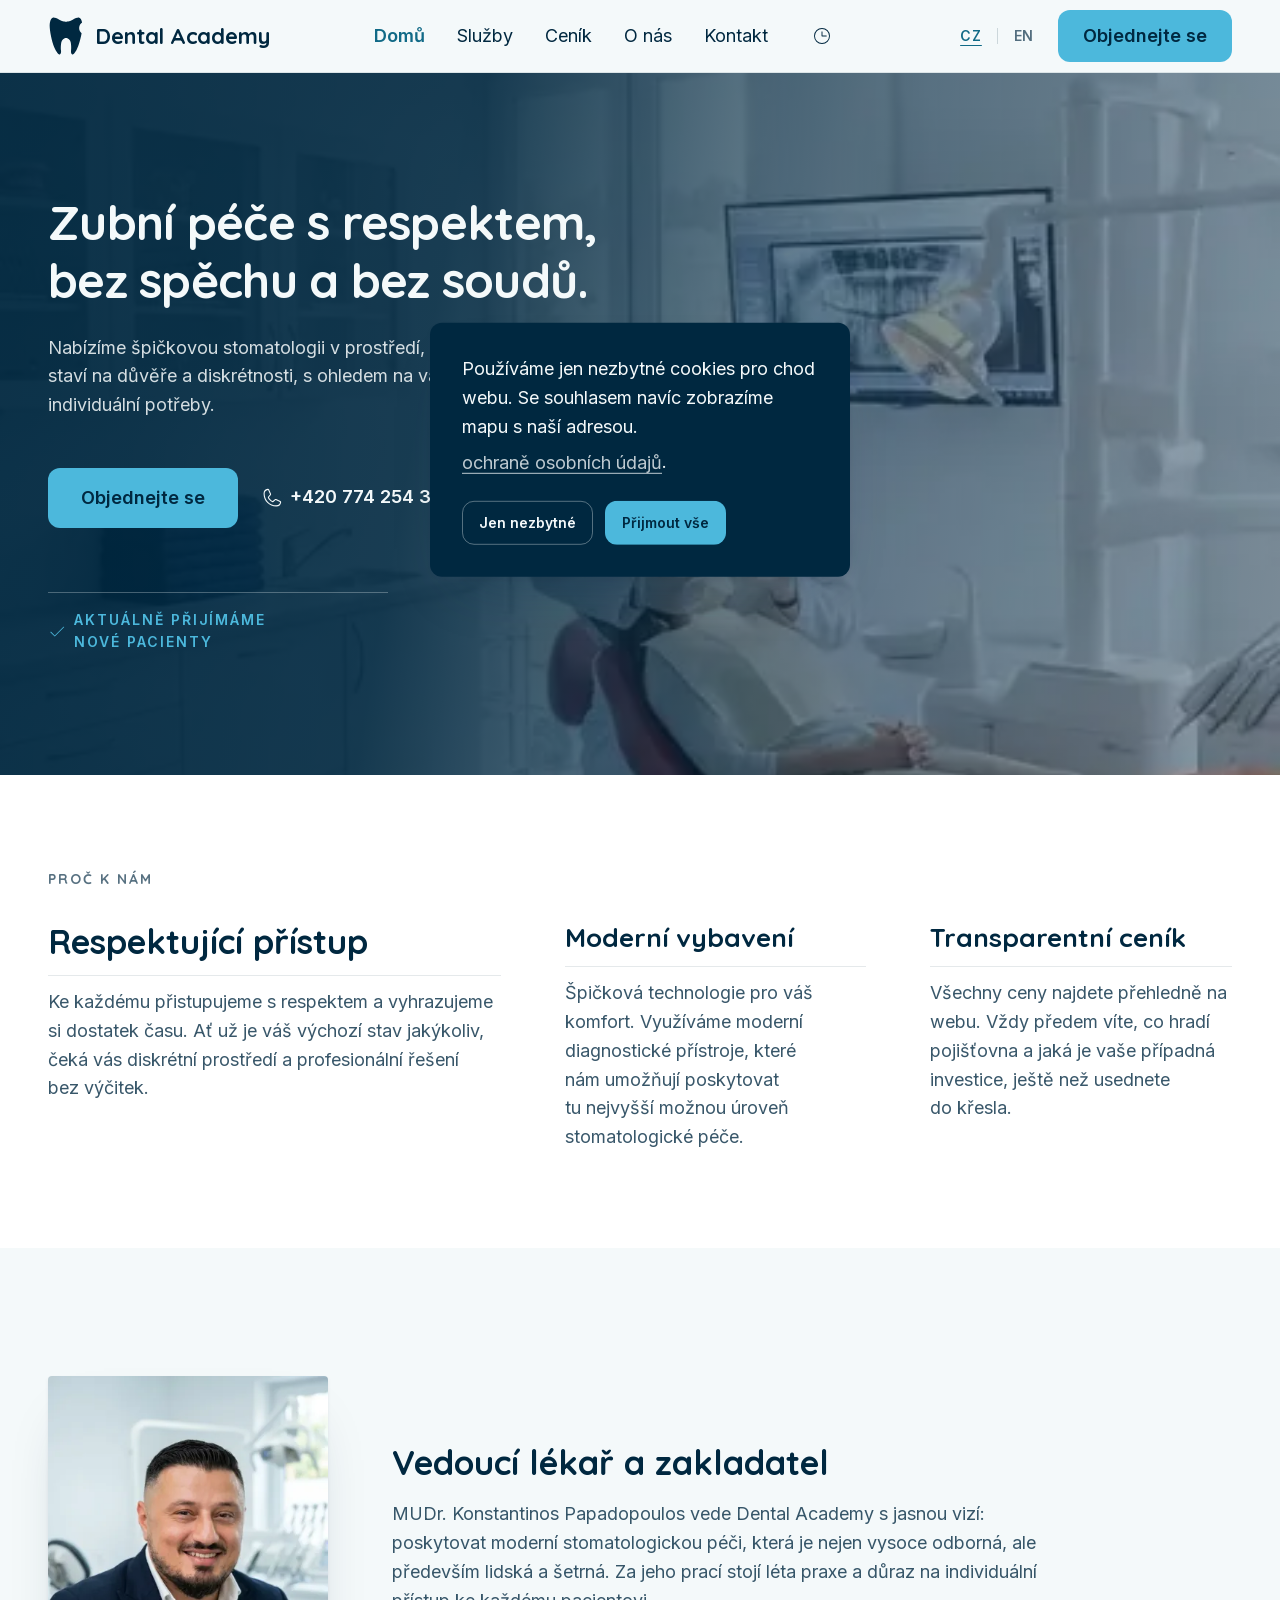
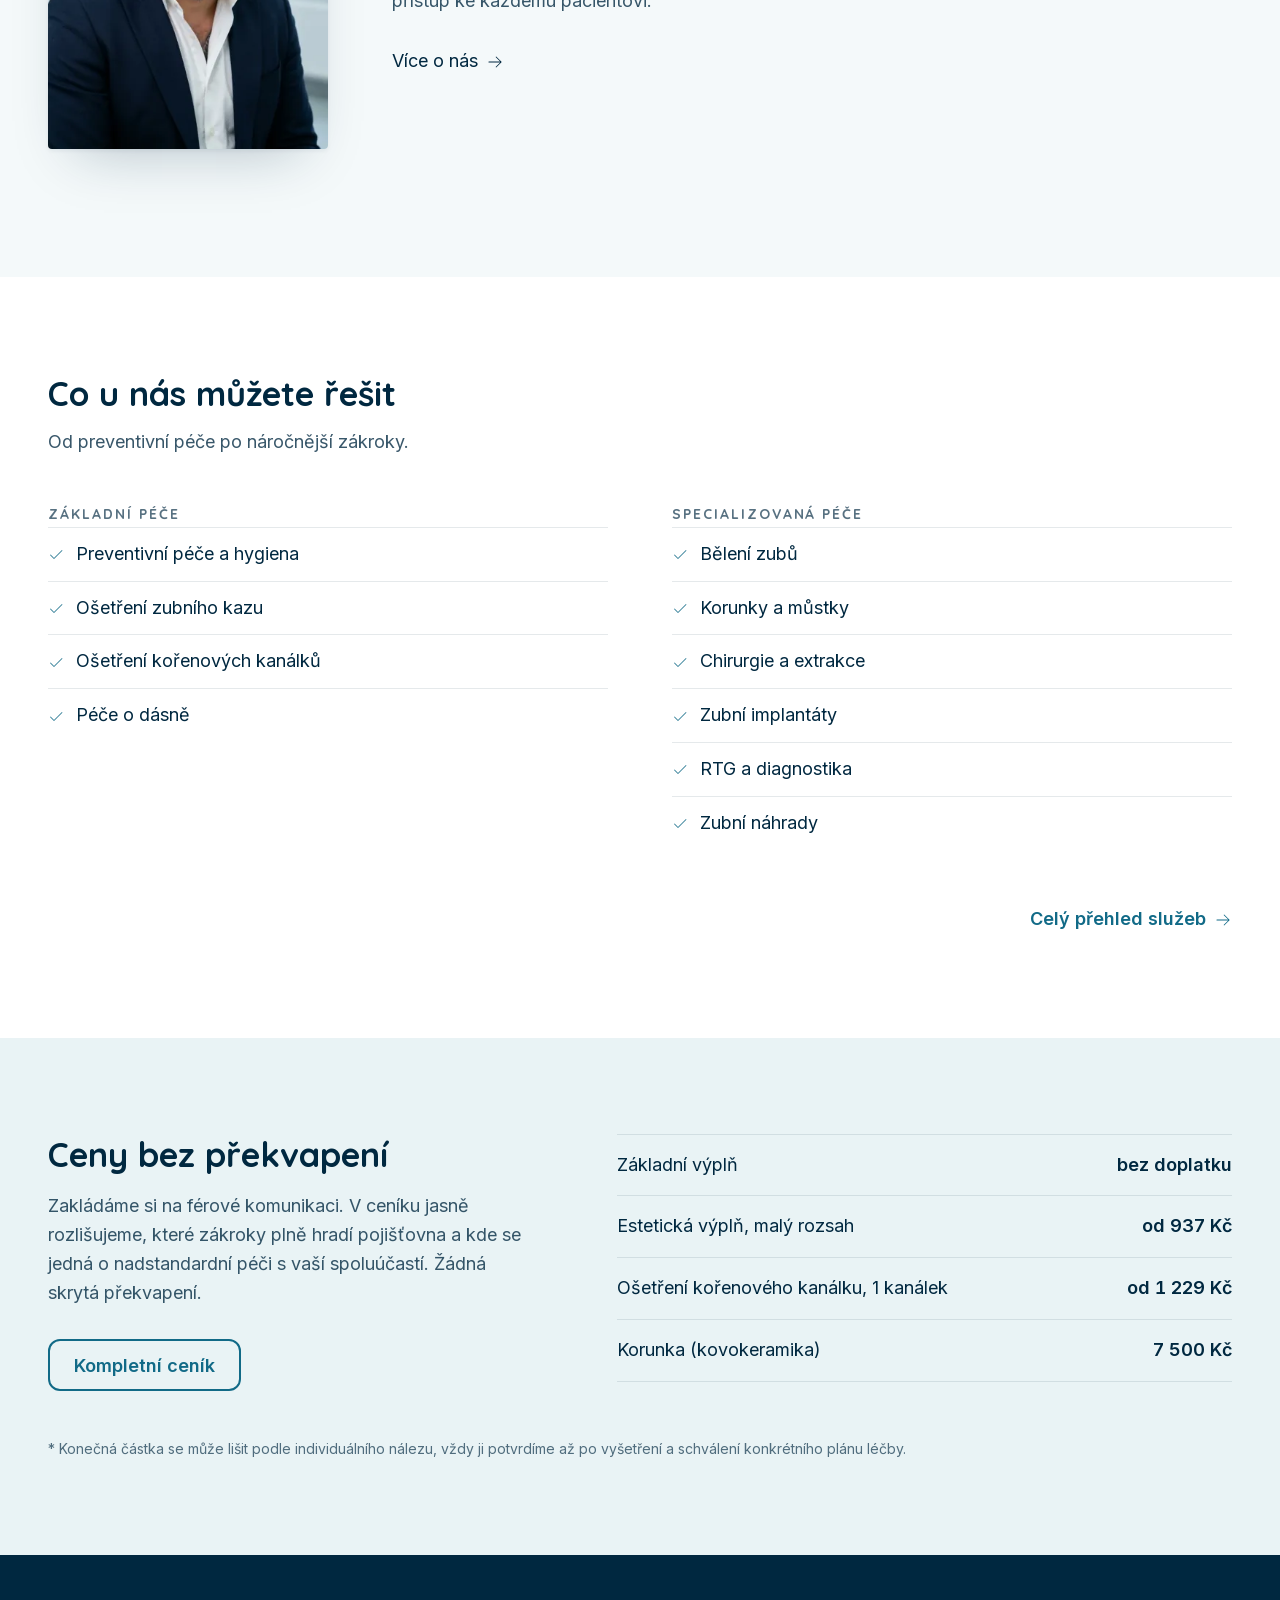
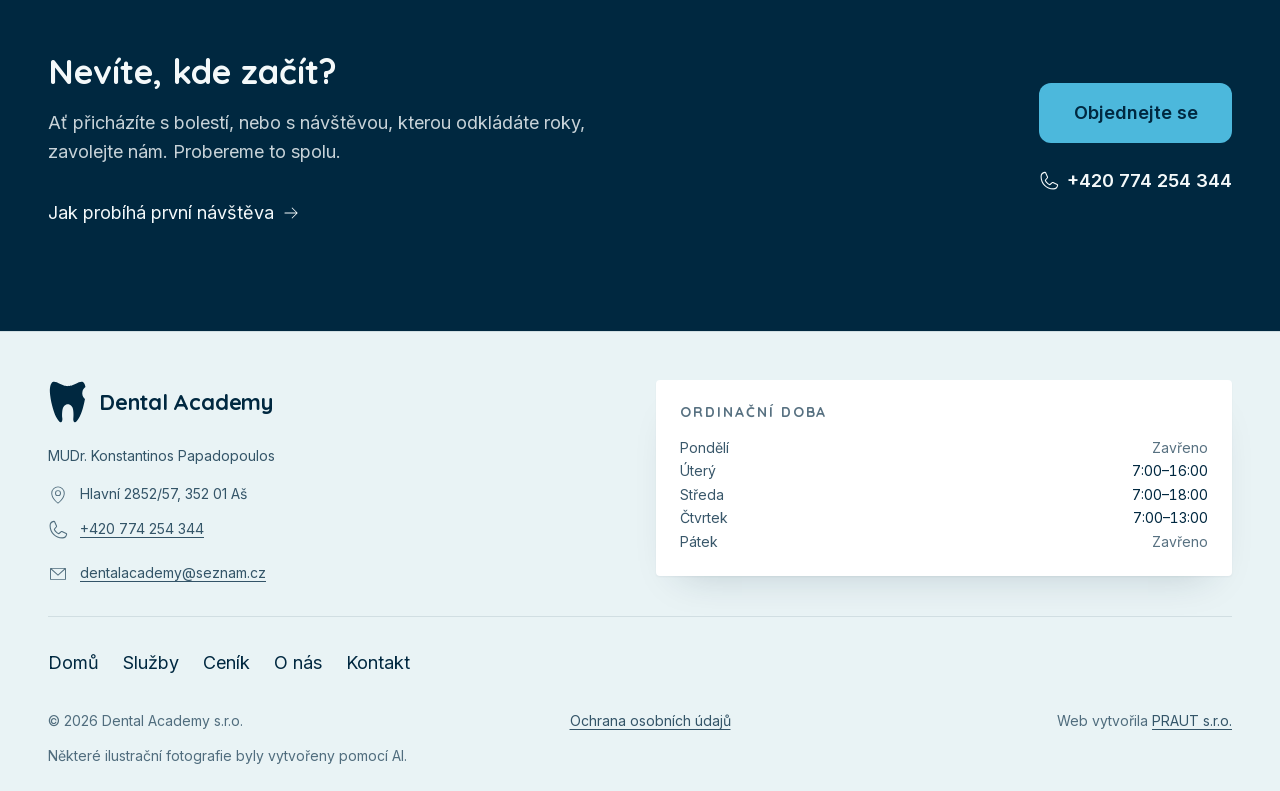
==== commit 82928ee1: "Publish source 4e88cc3: compact footer contacts" ====
--- a/index.html
+++ b/index.html
@@ -7,7 +7,7 @@
     <link rel="apple-touch-icon" href="apple-touch-icon.png">
 
   <style>@font-face{font-family:Quicksand;font-style:normal;font-weight:700;font-display:swap;src:url("./media/quicksand-700-latin-ext-optimized-O6MUIEZ3.woff2") format("woff2");unicode-range:U+0100-02BA,U+02BD-02C5,U+02C7-02CC,U+02CE-02D7,U+02DD-02FF,U+0304,U+0308,U+0329,U+1D00-1DBF,U+1E00-1E9F,U+1EF2-1EFF,U+2020,U+20A0-20AB,U+20AD-20C0,U+2113,U+2C60-2C7F,U+A720-A7FF}@font-face{font-family:Quicksand;font-style:normal;font-weight:700;font-display:swap;src:url("./media/quicksand-700-latin-optimized-QVDMFVZS.woff2") format("woff2");unicode-range:U+0000-00FF,U+0131,U+0152-0153,U+02BB-02BC,U+02C6,U+02DA,U+02DC,U+0304,U+0308,U+0329,U+2000-206F,U+20AC,U+2122,U+2191,U+2193,U+2212,U+2215,U+FEFF,U+FFFD}@font-face{font-family:Inter;font-style:normal;font-weight:400;font-display:swap;src:url("./media/inter-400-latin-ext-optimized-43ESOUTK.woff2") format("woff2");unicode-range:U+0100-02BA,U+02BD-02C5,U+02C7-02CC,U+02CE-02D7,U+02DD-02FF,U+0304,U+0308,U+0329,U+1D00-1DBF,U+1E00-1E9F,U+1EF2-1EFF,U+2020,U+20A0-20AB,U+20AD-20C0,U+2113,U+2C60-2C7F,U+A720-A7FF}@font-face{font-family:Inter;font-style:normal;font-weight:400;font-display:swap;src:url("./media/inter-400-latin-optimized-SEBSPGC4.woff2") format("woff2");unicode-range:U+0000-00FF,U+0131,U+0152-0153,U+02BB-02BC,U+02C6,U+02DA,U+02DC,U+0304,U+0308,U+0329,U+2000-206F,U+20AC,U+2122,U+2191,U+2193,U+2212,U+2215,U+FEFF,U+FFFD}@font-face{font-family:Inter;font-style:normal;font-weight:600;font-display:swap;src:url("./media/inter-600-latin-ext-optimized-PHTYKVMK.woff2") format("woff2");unicode-range:U+0100-02BA,U+02BD-02C5,U+02C7-02CC,U+02CE-02D7,U+02DD-02FF,U+0304,U+0308,U+0329,U+1D00-1DBF,U+1E00-1E9F,U+1EF2-1EFF,U+2020,U+20A0-20AB,U+20AD-20C0,U+2113,U+2C60-2C7F,U+A720-A7FF}@font-face{font-family:Inter;font-style:normal;font-weight:600;font-display:swap;src:url("./media/inter-600-latin-optimized-3DX67WTJ.woff2") format("woff2");unicode-range:U+0000-00FF,U+0131,U+0152-0153,U+02BB-02BC,U+02C6,U+02DA,U+02DC,U+0304,U+0308,U+0329,U+2000-206F,U+20AC,U+2122,U+2191,U+2193,U+2212,U+2215,U+FEFF,U+FFFD}:root{--da-navy-900: #002840;--da-turquoise-500: #4cb8dc;--da-turquoise-700: #116a87;--da-purple-500: #8c5096;--da-ice-050: #f4f9fa;--da-ice-100: #e9f3f5;--da-white: #ffffff;--da-red-600: #a23b2e;--da-amber-700: #8f5700;--surface: var(--da-ice-050);--panel: var(--da-white);--panel-tint: var(--da-ice-100);--panel-dark: var(--da-navy-900);--ink: var(--da-navy-900);--ink-soft: rgb(0 40 64 / .78);--ink-faint: rgb(0 40 64 / .66);--ink-ghost: rgb(0 40 64 / .1);--ink-inverse: var(--da-ice-050);--accent: var(--da-turquoise-700);--accent-vivid: var(--da-turquoise-500);--rare: var(--da-purple-500);--border: rgb(0 40 64 / .16);--border-soft: rgb(0 40 64 / .1);--good: var(--da-turquoise-700);--bad: var(--da-red-600);--warn: var(--da-amber-700);--font-heading: "Quicksand", sans-serif;--font-body: "Inter", sans-serif;--text-h1: clamp(30px, 4.2vw, 48px);--text-h2: clamp(26px, 3vw, 34px);--text-h3: clamp(22px, 2.2vw, 26px);--text-body: 18px;--text-small: 14px;--leading-h1: 1.2;--leading-h2: 1.25;--leading-h3: 1.3;--leading-body: 1.6;--leading-small: 1.4;--tracking-kicker: .14em;--space-1: 4px;--space-2: 8px;--space-3: 12px;--space-4: 16px;--space-5: 24px;--space-6: 32px;--space-7: 48px;--space-8: 64px;--space-9: 96px;--space-10: 128px;--radius-surface: 4px;--radius-control: 12px;--shadow-sm: 0 1px 2px rgb(0 40 64 / .05), 0 20px 40px -24px rgb(0 40 64 / .22);--shadow-md: 0 2px 4px rgb(0 40 64 / .06), 0 28px 56px -28px rgb(0 40 64 / .28);--motion-fast: .15s;--motion-medium: .25s;--motion-slow: .4s;--motion-zoom: .7s;--motion-crossfade: 2s;--motion-hero-interval: 4s;--ease: cubic-bezier(.4, 0, .2, 1);--z-base: 0;--z-sticky: 100;--z-dropdown: 200;--z-overlay: 300;--z-cookie: 400;--container: 1200px;--container-wide: 1440px;--gutter: clamp(16px, 4vw, 48px);--tap-target-min: 44px;--focus-ring-width: 3px;--focus-ring-offset: 2px;--focus-ring-color: var(--da-turquoise-700)}*,*:before,*:after{box-sizing:border-box}*{margin:0}html{scroll-behavior:smooth;scroll-padding-top:var(--space-9);-webkit-text-size-adjust:100%}body{background:var(--surface);color:var(--ink);font-family:var(--font-body);font-size:var(--text-body);line-height:var(--leading-body);font-weight:400;-webkit-font-smoothing:antialiased;text-rendering:optimizeLegibility;min-height:100dvh}h1,h2,h3{font-family:var(--font-heading);font-weight:700;text-wrap:balance}h1{font-size:var(--text-h1);line-height:var(--leading-h1);letter-spacing:-.015em}h2{font-size:var(--text-h2);line-height:var(--leading-h2)}h3{font-size:var(--text-h3);line-height:var(--leading-h3)}p{text-wrap:pretty}a{color:var(--accent);text-underline-offset:.2em;transition:color var(--motion-fast) var(--ease)}img,picture,svg{display:block;max-width:100%}button{font:inherit;color:inherit}@media(prefers-reduced-motion:reduce){html{scroll-behavior:auto}*,*:before,*:after{animation-duration:.01ms!important;animation-iteration-count:1!important;transition-duration:.01ms!important;scroll-behavior:auto!important}}
-</style><link rel="stylesheet" href="styles-Z6CKCNIZ.css" media="print" onload="this.media='all'"><noscript><link rel="stylesheet" href="styles-Z6CKCNIZ.css"></noscript><style ng-app-id="ng">main[_ngcontent-ng-c197762682]{display:block;outline:none}</style><meta name="description" content="Zubní ordinace Dental Academy v Aši. MUDr. Konstantinos Papadopoulos nabízí moderní stomatologickou péči a přijímá nové pacienty."><meta name="robots" content="index, follow, max-image-preview:large"><meta property="og:title" content="Dental Academy, zubní ordinace v Aši"><meta property="og:description" content="Zubní ordinace Dental Academy v Aši. MUDr. Konstantinos Papadopoulos nabízí moderní stomatologickou péči a přijímá nové pacienty."><meta property="og:url" content="https://dentalacademyas.cz/"><meta property="og:type" content="website"><meta property="og:site_name" content="Dental Academy"><meta property="og:locale" content="cs_CZ"><meta property="og:image" content="https://dentalacademyas.cz/apple-touch-icon.png"><meta name="twitter:card" content="summary"><meta name="twitter:title" content="Dental Academy, zubní ordinace v Aši"><meta name="twitter:description" content="Zubní ordinace Dental Academy v Aši. MUDr. Konstantinos Papadopoulos nabízí moderní stomatologickou péči a přijímá nové pacienty."><style ng-app-id="ng">a[_ngcontent-ng-c2454751825]{position:absolute;z-index:var(--z-cookie);top:0;left:var(--space-4);transform:translateY(-120%);display:inline-flex;align-items:center;min-height:var(--tap-target-min);padding-inline:var(--space-5);background:var(--panel);color:var(--ink);border-radius:var(--radius-control);box-shadow:var(--shadow-md);text-decoration:none;font-weight:600;transition:transform var(--motion-fast) var(--ease)}a[_ngcontent-ng-c2454751825]:focus-visible{transform:translateY(var(--space-3))}</style><style ng-app-id="ng">header[_ngcontent-ng-c871143590]{position:sticky;top:0;z-index:var(--z-sticky);background:color-mix(in srgb,var(--surface) 88%,transparent);-webkit-backdrop-filter:blur(10px);backdrop-filter:blur(10px);border-bottom:1px solid var(--border-soft)}.bar[_ngcontent-ng-c871143590]{display:flex;align-items:center;justify-content:space-between;gap:var(--space-5);min-height:72px}.brand[_ngcontent-ng-c871143590]{display:inline-flex;color:var(--ink);text-decoration:none;flex:none}.desktop[_ngcontent-ng-c871143590]{display:none}nav.desktop[_ngcontent-ng-c871143590]   ul[_ngcontent-ng-c871143590]{list-style:none;padding:0;display:flex;align-items:center;gap:var(--space-6)}.hours[_ngcontent-ng-c871143590]{position:relative}.hours[_ngcontent-ng-c871143590]   summary[_ngcontent-ng-c871143590]{display:inline-flex;align-items:center;justify-content:center;min-width:var(--tap-target-min);min-height:var(--tap-target-min);color:var(--ink);cursor:pointer;list-style:none;transition:color var(--motion-fast) var(--ease)}.hours[_ngcontent-ng-c871143590]   summary[_ngcontent-ng-c871143590]::-webkit-details-marker{display:none}.hours[_ngcontent-ng-c871143590]   summary[_ngcontent-ng-c871143590]:hover, .hours[open][_ngcontent-ng-c871143590]   summary[_ngcontent-ng-c871143590]{color:var(--accent)}.hours-card[_ngcontent-ng-c871143590]{position:absolute;top:calc(100% + var(--space-3));right:0;z-index:var(--z-dropdown);padding:var(--space-4) var(--space-5);background:var(--panel);border-radius:var(--radius-surface);box-shadow:var(--shadow-md)}.hours-card[_ngcontent-ng-c871143590]   dl[_ngcontent-ng-c871143590]{margin:0;display:grid;grid-template-columns:auto 1fr;gap:var(--space-1) var(--space-4);font-size:var(--text-small);line-height:var(--leading-small);white-space:nowrap}.hours-card[_ngcontent-ng-c871143590]   dt[_ngcontent-ng-c871143590]{color:var(--ink-soft)}.hours-card[_ngcontent-ng-c871143590]   dd[_ngcontent-ng-c871143590]{margin:0;font-variant-numeric:tabular-nums}.hours-card[_ngcontent-ng-c871143590]   dd.closed[_ngcontent-ng-c871143590]{color:var(--ink-faint)}.actions[_ngcontent-ng-c871143590]{display:flex;align-items:center;gap:var(--space-3);flex:none}.burger[_ngcontent-ng-c871143590]{display:inline-flex;align-items:center;justify-content:center;min-width:var(--tap-target-min);min-height:var(--tap-target-min);background:transparent;border:0;border-radius:var(--radius-control);color:var(--ink);cursor:pointer;transition:background-color var(--motion-fast) var(--ease)}.burger[_ngcontent-ng-c871143590]:hover{background:var(--ink-ghost)}.cta[_ngcontent-ng-c871143590]{display:none}@media(min-width:480px){.cta[_ngcontent-ng-c871143590]{display:inline-flex}}@media(min-width:1280px){.desktop[_ngcontent-ng-c871143590]{display:inline-flex}.burger[_ngcontent-ng-c871143590]{display:none}}</style><style ng-app-id="ng">[_nghost-ng-c1360616720]{display:contents}.banner[_ngcontent-ng-c1360616720]{position:fixed;top:50%;left:50%;transform:translate(-50%,-50%);z-index:var(--z-cookie);width:calc(100% - var(--space-4) * 2);max-width:420px;display:grid;gap:var(--space-4);padding:var(--space-6);background:var(--panel-dark);border-radius:var(--radius-control);box-shadow:var(--shadow-md);--ink: var(--ink-inverse);--ink-soft: rgb(244 249 250 / .78);--border: rgb(244 249 250 / .35);--accent: var(--accent-vivid);color:var(--ink);animation:_ngcontent-ng-c1360616720_fade-in var(--motion-slow) var(--ease)}.actions[_ngcontent-ng-c1360616720]{display:flex;flex-wrap:wrap;gap:var(--space-3)}@keyframes _ngcontent-ng-c1360616720_fade-in{0%{opacity:0;transform:translate(-50%,-50%) scale(.96)}to{opacity:1;transform:translate(-50%,-50%) scale(1)}}</style><style ng-app-id="ng">[_nghost-ng-c3181076983]{display:block;width:min(100% - 2 * var(--gutter),var(--_max, var(--container)));margin-inline:auto}</style><style ng-app-id="ng">[_nghost-ng-c3826198548]{display:inline-flex;align-items:center;gap:var(--space-3);color:inherit}.mark[_ngcontent-ng-c3826198548]{height:max(32px,1px * var(--_size, 40));width:auto;aspect-ratio:103.21/116.48}.wordmark[_ngcontent-ng-c3826198548]{font-family:var(--font-heading);font-weight:700;font-size:clamp(18px,2vw,22px);line-height:1.1;letter-spacing:-.01em;white-space:nowrap}</style><style ng-app-id="ng">[_nghost-ng-c3883181231]{display:inline-flex;flex:none;color:inherit}svg[_ngcontent-ng-c3883181231]{width:calc(1px * var(--_size, 24));height:calc(1px * var(--_size, 24))}</style><style ng-app-id="ng">nav[_ngcontent-ng-c47568377]{display:inline-flex;align-items:center;gap:var(--space-1)}a[_ngcontent-ng-c47568377]{display:inline-flex;align-items:center;justify-content:center;min-width:var(--tap-target-min);min-height:var(--tap-target-min);color:var(--ink-faint);text-decoration:none;font-size:var(--text-small);font-weight:600;letter-spacing:.06em;border-radius:var(--radius-control);transition:color var(--motion-fast) var(--ease)}a[_ngcontent-ng-c47568377]:hover{color:var(--ink)}a.is-current[_ngcontent-ng-c47568377]{color:var(--accent);text-decoration:underline;text-underline-offset:.3em}.sep[_ngcontent-ng-c47568377]{width:1px;height:16px;background:var(--border)}.sr-only[_ngcontent-ng-c47568377]{position:absolute;width:1px;height:1px;padding:0;margin:-1px;overflow:hidden;clip-path:inset(50%);white-space:nowrap;border:0}</style><style ng-app-id="ng">[_nghost-ng-c1597601124]{display:inline-flex;align-items:center;justify-content:center;gap:var(--space-2);border-radius:var(--radius-control);border:1px solid transparent;font-family:var(--font-body);font-weight:600;line-height:1.2;text-align:center;text-decoration:none;cursor:pointer;max-width:100%;transition:background-color var(--motion-fast) var(--ease),border-color var(--motion-fast) var(--ease),color var(--motion-fast) var(--ease)}.size-sm[_nghost-ng-c1597601124]{min-height:var(--tap-target-min);padding-inline:var(--space-4);font-size:var(--text-small)}.size-md[_nghost-ng-c1597601124]{min-height:52px;padding-inline:var(--space-5);font-size:var(--text-body)}.size-lg[_nghost-ng-c1597601124]{min-height:60px;padding-inline:var(--space-6);font-size:var(--text-body)}.appearance-primary[_nghost-ng-c1597601124]{background:var(--accent-vivid);color:var(--da-navy-900)}.appearance-primary[_nghost-ng-c1597601124]:hover{background:var(--accent);color:var(--ink-inverse)}.appearance-secondary[_nghost-ng-c1597601124]{background:transparent;border-color:var(--border);color:var(--ink)}.appearance-secondary[_nghost-ng-c1597601124]:hover{border-color:var(--accent);color:var(--accent)}.appearance-ghost[_nghost-ng-c1597601124]{background:transparent;color:var(--accent);padding-inline:var(--space-3)}.appearance-ghost[_nghost-ng-c1597601124]:hover{background:var(--ink-ghost)}.is-full[_nghost-ng-c1597601124]{width:100%}.is-loading[_nghost-ng-c1597601124], [disabled][_nghost-ng-c1597601124]{opacity:.55;cursor:not-allowed;pointer-events:none}</style><style ng-app-id="ng">[_nghost-ng-c4016984144]{color:var(--accent);text-underline-offset:.2em;transition:color var(--motion-fast) var(--ease)}.variant-inline[_nghost-ng-c4016984144]{text-decoration:underline}.variant-inline[_nghost-ng-c4016984144]:hover{color:var(--ink)}.variant-nav[_nghost-ng-c4016984144]{color:var(--ink);text-decoration:none;display:inline-flex;align-items:center;min-height:var(--tap-target-min)}.variant-nav[_nghost-ng-c4016984144]:hover{color:var(--accent)}.variant-quiet[_nghost-ng-c4016984144]{color:var(--ink-soft);text-decoration:underline;text-decoration-color:currentColor;display:inline-flex;align-items:center;min-height:var(--tap-target-min)}.variant-quiet[_nghost-ng-c4016984144]:hover{color:var(--ink)}.is-active[_nghost-ng-c4016984144]{color:var(--accent);font-weight:700}</style><style ng-app-id="ng">footer[_ngcontent-ng-c812557417]{background:var(--panel-tint);border-top:1px solid var(--border-soft);padding-block:var(--space-7) var(--space-5)}.grid[_ngcontent-ng-c812557417]{display:grid;grid-template-columns:minmax(0,1fr);align-items:start;gap:var(--space-6)}@media(min-width:768px){.grid[_ngcontent-ng-c812557417]{grid-template-columns:repeat(2,minmax(0,1fr));align-items:stretch}}.hours-wrap[_ngcontent-ng-c812557417]{display:grid;width:100%;min-width:0}.brand[_ngcontent-ng-c812557417]{min-width:0}h2[_ngcontent-ng-c812557417]{font-size:var(--text-small);letter-spacing:var(--tracking-kicker);text-transform:uppercase;color:var(--ink-faint);margin-bottom:var(--space-4)}.card[_ngcontent-ng-c812557417]{padding:var(--space-5);background:var(--panel);border-radius:var(--radius-surface);box-shadow:var(--shadow-sm)}.doctor[_ngcontent-ng-c812557417]{margin-top:var(--space-3);color:var(--ink-soft);font-size:var(--text-small)}.contact[_ngcontent-ng-c812557417], .links[_ngcontent-ng-c812557417], .legal[_ngcontent-ng-c812557417]{list-style:none;padding:0}.contact[_ngcontent-ng-c812557417]{display:grid;gap:0;margin-top:var(--space-4);font-size:var(--text-small)}.contact[_ngcontent-ng-c812557417]   li[_ngcontent-ng-c812557417]{display:grid;grid-template-columns:auto minmax(0,1fr);gap:var(--space-3);align-items:start;color:var(--ink-soft)}.contact[_ngcontent-ng-c812557417]   li[_ngcontent-ng-c812557417]:first-child{margin-bottom:var(--space-3)}.contact[_ngcontent-ng-c812557417]   li[_ngcontent-ng-c812557417]:last-child{margin-bottom:calc(var(--text-small) * var(--leading-body) - var(--tap-target-min))}.contact[_ngcontent-ng-c812557417]   da-icon[_ngcontent-ng-c812557417]{margin-top:2px;color:var(--ink-faint)}.contact[_ngcontent-ng-c812557417]   a[_ngcontent-ng-c812557417]{align-items:flex-start}.contact[_ngcontent-ng-c812557417]   a[_ngcontent-ng-c812557417], .contact[_ngcontent-ng-c812557417]   span[_ngcontent-ng-c812557417]{min-width:0;max-width:100%;overflow-wrap:anywhere}.hours[_ngcontent-ng-c812557417]{margin:0;display:grid;grid-template-columns:minmax(0,1fr) auto;gap:var(--space-1) var(--space-4);font-size:var(--text-small);line-height:var(--leading-small)}.hours[_ngcontent-ng-c812557417]   dt[_ngcontent-ng-c812557417]{color:var(--ink-soft)}.hours[_ngcontent-ng-c812557417]   dd[_ngcontent-ng-c812557417]{margin:0;text-align:right;font-variant-numeric:tabular-nums}.hours[_ngcontent-ng-c812557417]   dd.closed[_ngcontent-ng-c812557417]{color:var(--ink-faint)}.navigation[_ngcontent-ng-c812557417]{margin-top:var(--space-6);padding-block:var(--space-5) 0;border-top:1px solid var(--border-soft)}.links[_ngcontent-ng-c812557417], .legal[_ngcontent-ng-c812557417]{display:flex;flex-wrap:wrap;align-items:center;gap:var(--space-2) var(--space-5)}.bottom[_ngcontent-ng-c812557417]{margin-top:var(--space-5);display:flex;flex-wrap:wrap;align-items:baseline;font-size:var(--text-small);color:var(--ink-faint);justify-content:space-between;gap:var(--space-5)}.bottom[_ngcontent-ng-c812557417]   a[_ngcontent-ng-c812557417]{align-items:center;margin-block:calc((var(--space-5) - var(--tap-target-min)) / 2)}.copyright[_ngcontent-ng-c812557417], .credit[_ngcontent-ng-c812557417], .ai-note[_ngcontent-ng-c812557417]{font-size:var(--text-small);color:var(--ink-faint)}.copyright[_ngcontent-ng-c812557417], .credit[_ngcontent-ng-c812557417]{min-width:0;overflow-wrap:anywhere}.ai-note[_ngcontent-ng-c812557417]{margin-top:var(--space-3)}</style><style ng-app-id="ng">.about-teaser[_ngcontent-ng-c872885681]{display:grid;gap:var(--space-6)}@media(min-width:480px){.about-teaser[_ngcontent-ng-c872885681]{grid-template-columns:280px 1fr;align-items:center;gap:var(--space-8)}}.photo[_ngcontent-ng-c872885681]{aspect-ratio:3/4;overflow:hidden;border-radius:var(--radius-surface);box-shadow:var(--shadow-md)}.photo[_ngcontent-ng-c872885681]   img[_ngcontent-ng-c872885681]{width:100%;height:100%;object-fit:cover;transition:transform var(--motion-zoom) var(--ease)}.photo[_ngcontent-ng-c872885681]:hover   img[_ngcontent-ng-c872885681]{transform:scale(1.04)}.about-teaser[_ngcontent-ng-c872885681]   .text[_ngcontent-ng-c872885681]{max-width:60ch}.about-teaser[_ngcontent-ng-c872885681]   .text[_ngcontent-ng-c872885681]   p[_ngcontent-ng-c872885681]{margin-top:var(--space-4);color:var(--ink-soft)}.about-teaser[_ngcontent-ng-c872885681]   .text[_ngcontent-ng-c872885681]   a[_ngcontent-ng-c872885681]{margin-top:var(--space-5);display:inline-flex;gap:var(--space-2)}.services-head[_ngcontent-ng-c872885681]{margin-bottom:var(--space-7)}.services-head[_ngcontent-ng-c872885681]   p[_ngcontent-ng-c872885681]{margin-top:var(--space-3);color:var(--ink-soft)}.services-groups[_ngcontent-ng-c872885681]{display:grid;gap:var(--space-7);margin-bottom:var(--space-7)}@media(min-width:768px){.services-groups[_ngcontent-ng-c872885681]{grid-template-columns:1fr 1fr;gap:var(--space-8)}}.group[_ngcontent-ng-c872885681]   h3[_ngcontent-ng-c872885681]{font-size:var(--text-small);letter-spacing:var(--tracking-kicker);text-transform:uppercase;color:var(--ink-faint);margin-bottom:var(--space-1)}.group[_ngcontent-ng-c872885681]   ul[_ngcontent-ng-c872885681]{list-style:none;padding:0;margin:0}.group[_ngcontent-ng-c872885681]   li[_ngcontent-ng-c872885681]{display:flex;align-items:center;gap:var(--space-3);padding-block:var(--space-3);border-top:1px solid var(--border-soft);color:var(--ink)}.group[_ngcontent-ng-c872885681]   li[_ngcontent-ng-c872885681]   da-icon[_ngcontent-ng-c872885681]{flex-shrink:0;color:var(--accent)}.services-link-row[_ngcontent-ng-c872885681]{display:flex;justify-content:flex-end}.services-link[_ngcontent-ng-c872885681]{gap:var(--space-2);color:var(--accent);font-weight:600}.services-link[_ngcontent-ng-c872885681]:hover{color:var(--ink)}</style><style ng-app-id="ng">.hero[_ngcontent-ng-c1433052263]{position:relative;display:flex;align-items:center;min-height:min(78vh,720px);padding-block:var(--space-9);background:var(--panel-dark);color:var(--ink-inverse);overflow:hidden}.media[_ngcontent-ng-c1433052263]{position:absolute;inset:0;z-index:0}.media[_ngcontent-ng-c1433052263]   img[_ngcontent-ng-c1433052263]{position:absolute;inset:0;width:100%;height:100%;object-fit:cover;opacity:0;transition:none}.media.is-rotating[_ngcontent-ng-c1433052263]   img[_ngcontent-ng-c1433052263]{transition:opacity var(--motion-crossfade) var(--ease)}.media[_ngcontent-ng-c1433052263]   img.is-active[_ngcontent-ng-c1433052263]{opacity:1}.placeholder[_ngcontent-ng-c1433052263]{position:absolute;inset:0;display:grid;place-items:center;background:repeating-linear-gradient(45deg,rgba(244,249,250,.03) 0 12px,transparent 12px 24px),var(--panel-dark)}.placeholder[_ngcontent-ng-c1433052263]   span[_ngcontent-ng-c1433052263]{font-size:var(--text-small);letter-spacing:var(--tracking-kicker);text-transform:uppercase;color:#f4f9fa61;text-align:center;padding-inline:var(--space-5)}.hero[_ngcontent-ng-c1433052263]:after{content:"";position:absolute;inset:0;z-index:1;background:linear-gradient(100deg,#002840f0,#002840e6 34%,#0028408c 62%,#0028404d)}da-container[_ngcontent-ng-c1433052263]{position:relative;z-index:2}.content[_ngcontent-ng-c1433052263]   h1[_ngcontent-ng-c1433052263]{max-width:620px;text-wrap:balance}.lede[_ngcontent-ng-c1433052263]{margin-top:var(--space-5);max-width:34ch;color:#f4f9fadb}@media(min-width:1024px){.lede[_ngcontent-ng-c1433052263]{max-width:40ch}}.actions[_ngcontent-ng-c1433052263]{margin-top:var(--space-7);display:flex;flex-wrap:wrap;align-items:center;gap:var(--space-5)}.phone[_ngcontent-ng-c1433052263]{display:inline-flex;align-items:center;gap:var(--space-2);min-height:var(--tap-target-min);color:var(--ink-inverse);text-decoration:none;font-weight:600;transition:color var(--motion-fast) var(--ease)}.phone[_ngcontent-ng-c1433052263]:hover{color:var(--accent-vivid)}</style><style ng-app-id="ng">.layout[_ngcontent-ng-c4271296847]{display:block}.intro[_ngcontent-ng-c4271296847]{margin-bottom:var(--space-6)}.intro[_ngcontent-ng-c4271296847]   h2[_ngcontent-ng-c4271296847]{font-size:var(--text-small);letter-spacing:var(--tracking-kicker);text-transform:uppercase;color:var(--ink-faint)}.items[_ngcontent-ng-c4271296847]{list-style:none;padding:0;margin:0;display:flex;flex-direction:column;gap:var(--space-6)}@media(min-width:768px){.items[_ngcontent-ng-c4271296847]{flex-direction:row;align-items:flex-start;gap:var(--space-8)}}.items[_ngcontent-ng-c4271296847]   li[_ngcontent-ng-c4271296847]{padding-top:var(--space-5);border-top:1px solid var(--border-soft)}.items[_ngcontent-ng-c4271296847]   li.is-lead[_ngcontent-ng-c4271296847]{flex:1.5 1 0%}.items[_ngcontent-ng-c4271296847]   li[_ngcontent-ng-c4271296847]:not(.is-lead){flex:1 1 0%}@media(min-width:768px){.items[_ngcontent-ng-c4271296847]   li[_ngcontent-ng-c4271296847]{border-top:0;padding-top:0}}.items[_ngcontent-ng-c4271296847]   li.is-lead[_ngcontent-ng-c4271296847]   h3[_ngcontent-ng-c4271296847]{font-size:var(--text-h2);line-height:var(--leading-h2)}.items[_ngcontent-ng-c4271296847]   li.is-lead[_ngcontent-ng-c4271296847]   p[_ngcontent-ng-c4271296847]{max-width:54ch;font-size:var(--text-body)}.items[_ngcontent-ng-c4271296847]   h3[_ngcontent-ng-c4271296847]{padding-bottom:var(--space-3);margin-bottom:var(--space-3);border-bottom:1px solid var(--border-soft);text-wrap:balance}.items[_ngcontent-ng-c4271296847]   p[_ngcontent-ng-c4271296847]{color:var(--ink-soft);max-width:46ch;text-wrap:pretty}</style><style ng-app-id="ng">[_nghost-ng-c2319155291]{display:block}.tone-surface[_nghost-ng-c2319155291]{background:var(--surface)}.tone-panel[_nghost-ng-c2319155291]{background:var(--panel)}.tone-tint[_nghost-ng-c2319155291]{background:var(--panel-tint)}.tone-dark[_nghost-ng-c2319155291]{background:var(--panel-dark);--ink: var(--ink-inverse);--ink-soft: rgb(244 249 250 / .78);--ink-faint: rgb(244 249 250 / .62);--ink-ghost: rgb(244 249 250 / .12);--border: rgb(244 249 250 / .35);--border-soft: rgb(244 249 250 / .18);--accent: var(--accent-vivid);color:var(--ink)}.spacing-tight[_nghost-ng-c2319155291]{padding-block:var(--space-7)}.spacing-normal[_nghost-ng-c2319155291]{padding-block:var(--space-9)}.spacing-loose[_nghost-ng-c2319155291]{padding-block:var(--space-10)}</style><style ng-app-id="ng">[_nghost-ng-c3303436296]{display:block}.accepting[_ngcontent-ng-c3303436296]{display:inline-flex;align-items:center;gap:var(--space-2);margin-top:var(--space-8);padding-top:var(--space-4);border-top:1px solid rgba(244,249,250,.28);font-size:var(--text-small);font-weight:700;letter-spacing:var(--tracking-kicker);text-transform:uppercase;color:var(--accent-vivid);max-width:34ch;animation:_ngcontent-ng-c3303436296_accepting-pulse 2.4s ease-in-out infinite}@keyframes _ngcontent-ng-c3303436296_accepting-pulse{0%,to{opacity:1}50%{opacity:.55}}@media(prefers-reduced-motion:reduce){.accepting[_ngcontent-ng-c3303436296]{animation:none}}</style><link rel="canonical" href="https://dentalacademyas.cz/"><link rel="alternate" href="https://dentalacademyas.cz/" hreflang="cs"><link rel="alternate" href="https://dentalacademyas.cz/en/" hreflang="en"><link rel="alternate" href="https://dentalacademyas.cz/" hreflang="x-default"><script id="clinic-schema" type="application/ld+json">{"@context":"https://schema.org","@type":"Dentist","@id":"https://dentalacademyas.cz/#clinic","name":"Dental Academy s.r.o.","url":"https://dentalacademyas.cz/","telephone":"+420 774 254 344","email":"dentalacademy@seznam.cz","address":{"@type":"PostalAddress","streetAddress":"Hlavní 2852/57","addressLocality":"Aš","postalCode":"352 01","addressCountry":"CZ"},"openingHoursSpecification":[{"@type":"OpeningHoursSpecification","dayOfWeek":"Tuesday","opens":"07:00","closes":"16:00"},{"@type":"OpeningHoursSpecification","dayOfWeek":"Wednesday","opens":"07:00","closes":"18:00"},{"@type":"OpeningHoursSpecification","dayOfWeek":"Thursday","opens":"07:00","closes":"13:00"}]}</script><style ng-app-id="ng">.layout[_ngcontent-ng-c2683849791]{display:grid;gap:var(--space-7)}@media(min-width:1024px){.layout[_ngcontent-ng-c2683849791]{grid-template-columns:1fr 1.3fr;gap:var(--space-9);align-items:start}}.intro[_ngcontent-ng-c2683849791]   p[_ngcontent-ng-c2683849791]{margin-block:var(--space-4) var(--space-6);color:var(--ink-soft);max-width:46ch}.cta[_ngcontent-ng-c2683849791]{border-width:2px;border-color:var(--accent);color:var(--accent)}.cta[_ngcontent-ng-c2683849791]:hover{background:var(--accent);color:var(--ink-inverse)}.note[_ngcontent-ng-c2683849791]{margin-top:var(--space-7);color:var(--ink-faint);font-size:var(--text-small);line-height:var(--leading-small)}.warning[_ngcontent-ng-c2683849791]{margin-bottom:var(--space-5);padding:var(--space-4);background:var(--panel);border-left:3px solid var(--warn);border-radius:var(--radius-surface);font-size:var(--text-small);line-height:var(--leading-small);color:var(--ink-soft)}.warning[_ngcontent-ng-c2683849791]   strong[_ngcontent-ng-c2683849791]{color:var(--warn)}ul[_ngcontent-ng-c2683849791]{list-style:none;padding:0;margin:0}li[_ngcontent-ng-c2683849791]{display:grid;grid-template-columns:1fr auto;align-items:baseline;gap:var(--space-3);padding-block:var(--space-4);border-bottom:1px solid var(--border-soft)}li[_ngcontent-ng-c2683849791]:first-child{border-top:1px solid var(--border-soft)}.price[_ngcontent-ng-c2683849791]{text-align:right;white-space:nowrap;font-weight:600;font-variant-numeric:tabular-nums;color:var(--ink)}</style><style ng-app-id="ng">.layout[_ngcontent-ng-c3161794181]{display:grid;gap:var(--space-7)}@media(min-width:1024px){.layout[_ngcontent-ng-c3161794181]{grid-template-columns:1.4fr auto;gap:var(--space-9);align-items:center}}p[_ngcontent-ng-c3161794181]{margin-top:var(--space-4);max-width:52ch;color:#f4f9fad1}.reassurance[_ngcontent-ng-c3161794181]{margin-top:var(--space-5);gap:var(--space-2)}.actions[_ngcontent-ng-c3161794181]{display:flex;flex-wrap:wrap;align-items:center;gap:var(--space-5)}@media(min-width:1024px){.actions[_ngcontent-ng-c3161794181]{flex-direction:column;align-items:stretch;gap:var(--space-4)}}.phone[_ngcontent-ng-c3161794181]{display:inline-flex;align-items:center;justify-content:center;gap:var(--space-2);min-height:var(--tap-target-min);color:var(--ink-inverse);text-decoration:none;font-weight:600;transition:color var(--motion-fast) var(--ease)}.phone[_ngcontent-ng-c3161794181]:hover{color:var(--accent-vivid)}</style></head>
+</style><link rel="stylesheet" href="styles-Z6CKCNIZ.css" media="print" onload="this.media='all'"><noscript><link rel="stylesheet" href="styles-Z6CKCNIZ.css"></noscript><style ng-app-id="ng">main[_ngcontent-ng-c197762682]{display:block;outline:none}</style><meta name="description" content="Zubní ordinace Dental Academy v Aši. MUDr. Konstantinos Papadopoulos nabízí moderní stomatologickou péči a přijímá nové pacienty."><meta name="robots" content="index, follow, max-image-preview:large"><meta property="og:title" content="Dental Academy, zubní ordinace v Aši"><meta property="og:description" content="Zubní ordinace Dental Academy v Aši. MUDr. Konstantinos Papadopoulos nabízí moderní stomatologickou péči a přijímá nové pacienty."><meta property="og:url" content="https://dentalacademyas.cz/"><meta property="og:type" content="website"><meta property="og:site_name" content="Dental Academy"><meta property="og:locale" content="cs_CZ"><meta property="og:image" content="https://dentalacademyas.cz/apple-touch-icon.png"><meta name="twitter:card" content="summary"><meta name="twitter:title" content="Dental Academy, zubní ordinace v Aši"><meta name="twitter:description" content="Zubní ordinace Dental Academy v Aši. MUDr. Konstantinos Papadopoulos nabízí moderní stomatologickou péči a přijímá nové pacienty."><style ng-app-id="ng">a[_ngcontent-ng-c2454751825]{position:absolute;z-index:var(--z-cookie);top:0;left:var(--space-4);transform:translateY(-120%);display:inline-flex;align-items:center;min-height:var(--tap-target-min);padding-inline:var(--space-5);background:var(--panel);color:var(--ink);border-radius:var(--radius-control);box-shadow:var(--shadow-md);text-decoration:none;font-weight:600;transition:transform var(--motion-fast) var(--ease)}a[_ngcontent-ng-c2454751825]:focus-visible{transform:translateY(var(--space-3))}</style><style ng-app-id="ng">header[_ngcontent-ng-c871143590]{position:sticky;top:0;z-index:var(--z-sticky);background:color-mix(in srgb,var(--surface) 88%,transparent);-webkit-backdrop-filter:blur(10px);backdrop-filter:blur(10px);border-bottom:1px solid var(--border-soft)}.bar[_ngcontent-ng-c871143590]{display:flex;align-items:center;justify-content:space-between;gap:var(--space-5);min-height:72px}.brand[_ngcontent-ng-c871143590]{display:inline-flex;color:var(--ink);text-decoration:none;flex:none}.desktop[_ngcontent-ng-c871143590]{display:none}nav.desktop[_ngcontent-ng-c871143590]   ul[_ngcontent-ng-c871143590]{list-style:none;padding:0;display:flex;align-items:center;gap:var(--space-6)}.hours[_ngcontent-ng-c871143590]{position:relative}.hours[_ngcontent-ng-c871143590]   summary[_ngcontent-ng-c871143590]{display:inline-flex;align-items:center;justify-content:center;min-width:var(--tap-target-min);min-height:var(--tap-target-min);color:var(--ink);cursor:pointer;list-style:none;transition:color var(--motion-fast) var(--ease)}.hours[_ngcontent-ng-c871143590]   summary[_ngcontent-ng-c871143590]::-webkit-details-marker{display:none}.hours[_ngcontent-ng-c871143590]   summary[_ngcontent-ng-c871143590]:hover, .hours[open][_ngcontent-ng-c871143590]   summary[_ngcontent-ng-c871143590]{color:var(--accent)}.hours-card[_ngcontent-ng-c871143590]{position:absolute;top:calc(100% + var(--space-3));right:0;z-index:var(--z-dropdown);padding:var(--space-4) var(--space-5);background:var(--panel);border-radius:var(--radius-surface);box-shadow:var(--shadow-md)}.hours-card[_ngcontent-ng-c871143590]   dl[_ngcontent-ng-c871143590]{margin:0;display:grid;grid-template-columns:auto 1fr;gap:var(--space-1) var(--space-4);font-size:var(--text-small);line-height:var(--leading-small);white-space:nowrap}.hours-card[_ngcontent-ng-c871143590]   dt[_ngcontent-ng-c871143590]{color:var(--ink-soft)}.hours-card[_ngcontent-ng-c871143590]   dd[_ngcontent-ng-c871143590]{margin:0;font-variant-numeric:tabular-nums}.hours-card[_ngcontent-ng-c871143590]   dd.closed[_ngcontent-ng-c871143590]{color:var(--ink-faint)}.actions[_ngcontent-ng-c871143590]{display:flex;align-items:center;gap:var(--space-3);flex:none}.burger[_ngcontent-ng-c871143590]{display:inline-flex;align-items:center;justify-content:center;min-width:var(--tap-target-min);min-height:var(--tap-target-min);background:transparent;border:0;border-radius:var(--radius-control);color:var(--ink);cursor:pointer;transition:background-color var(--motion-fast) var(--ease)}.burger[_ngcontent-ng-c871143590]:hover{background:var(--ink-ghost)}.cta[_ngcontent-ng-c871143590]{display:none}@media(min-width:480px){.cta[_ngcontent-ng-c871143590]{display:inline-flex}}@media(min-width:1280px){.desktop[_ngcontent-ng-c871143590]{display:inline-flex}.burger[_ngcontent-ng-c871143590]{display:none}}</style><style ng-app-id="ng">[_nghost-ng-c1360616720]{display:contents}.banner[_ngcontent-ng-c1360616720]{position:fixed;top:50%;left:50%;transform:translate(-50%,-50%);z-index:var(--z-cookie);width:calc(100% - var(--space-4) * 2);max-width:420px;display:grid;gap:var(--space-4);padding:var(--space-6);background:var(--panel-dark);border-radius:var(--radius-control);box-shadow:var(--shadow-md);--ink: var(--ink-inverse);--ink-soft: rgb(244 249 250 / .78);--border: rgb(244 249 250 / .35);--accent: var(--accent-vivid);color:var(--ink);animation:_ngcontent-ng-c1360616720_fade-in var(--motion-slow) var(--ease)}.actions[_ngcontent-ng-c1360616720]{display:flex;flex-wrap:wrap;gap:var(--space-3)}@keyframes _ngcontent-ng-c1360616720_fade-in{0%{opacity:0;transform:translate(-50%,-50%) scale(.96)}to{opacity:1;transform:translate(-50%,-50%) scale(1)}}</style><style ng-app-id="ng">[_nghost-ng-c3181076983]{display:block;width:min(100% - 2 * var(--gutter),var(--_max, var(--container)));margin-inline:auto}</style><style ng-app-id="ng">[_nghost-ng-c3826198548]{display:inline-flex;align-items:center;gap:var(--space-3);color:inherit}.mark[_ngcontent-ng-c3826198548]{height:max(32px,1px * var(--_size, 40));width:auto;aspect-ratio:103.21/116.48}.wordmark[_ngcontent-ng-c3826198548]{font-family:var(--font-heading);font-weight:700;font-size:clamp(18px,2vw,22px);line-height:1.1;letter-spacing:-.01em;white-space:nowrap}</style><style ng-app-id="ng">[_nghost-ng-c3883181231]{display:inline-flex;flex:none;color:inherit}svg[_ngcontent-ng-c3883181231]{width:calc(1px * var(--_size, 24));height:calc(1px * var(--_size, 24))}</style><style ng-app-id="ng">nav[_ngcontent-ng-c47568377]{display:inline-flex;align-items:center;gap:var(--space-1)}a[_ngcontent-ng-c47568377]{display:inline-flex;align-items:center;justify-content:center;min-width:var(--tap-target-min);min-height:var(--tap-target-min);color:var(--ink-faint);text-decoration:none;font-size:var(--text-small);font-weight:600;letter-spacing:.06em;border-radius:var(--radius-control);transition:color var(--motion-fast) var(--ease)}a[_ngcontent-ng-c47568377]:hover{color:var(--ink)}a.is-current[_ngcontent-ng-c47568377]{color:var(--accent);text-decoration:underline;text-underline-offset:.3em}.sep[_ngcontent-ng-c47568377]{width:1px;height:16px;background:var(--border)}.sr-only[_ngcontent-ng-c47568377]{position:absolute;width:1px;height:1px;padding:0;margin:-1px;overflow:hidden;clip-path:inset(50%);white-space:nowrap;border:0}</style><style ng-app-id="ng">[_nghost-ng-c1597601124]{display:inline-flex;align-items:center;justify-content:center;gap:var(--space-2);border-radius:var(--radius-control);border:1px solid transparent;font-family:var(--font-body);font-weight:600;line-height:1.2;text-align:center;text-decoration:none;cursor:pointer;max-width:100%;transition:background-color var(--motion-fast) var(--ease),border-color var(--motion-fast) var(--ease),color var(--motion-fast) var(--ease)}.size-sm[_nghost-ng-c1597601124]{min-height:var(--tap-target-min);padding-inline:var(--space-4);font-size:var(--text-small)}.size-md[_nghost-ng-c1597601124]{min-height:52px;padding-inline:var(--space-5);font-size:var(--text-body)}.size-lg[_nghost-ng-c1597601124]{min-height:60px;padding-inline:var(--space-6);font-size:var(--text-body)}.appearance-primary[_nghost-ng-c1597601124]{background:var(--accent-vivid);color:var(--da-navy-900)}.appearance-primary[_nghost-ng-c1597601124]:hover{background:var(--accent);color:var(--ink-inverse)}.appearance-secondary[_nghost-ng-c1597601124]{background:transparent;border-color:var(--border);color:var(--ink)}.appearance-secondary[_nghost-ng-c1597601124]:hover{border-color:var(--accent);color:var(--accent)}.appearance-ghost[_nghost-ng-c1597601124]{background:transparent;color:var(--accent);padding-inline:var(--space-3)}.appearance-ghost[_nghost-ng-c1597601124]:hover{background:var(--ink-ghost)}.is-full[_nghost-ng-c1597601124]{width:100%}.is-loading[_nghost-ng-c1597601124], [disabled][_nghost-ng-c1597601124]{opacity:.55;cursor:not-allowed;pointer-events:none}</style><style ng-app-id="ng">[_nghost-ng-c4016984144]{color:var(--accent);text-underline-offset:.2em;transition:color var(--motion-fast) var(--ease)}.variant-inline[_nghost-ng-c4016984144]{text-decoration:underline}.variant-inline[_nghost-ng-c4016984144]:hover{color:var(--ink)}.variant-nav[_nghost-ng-c4016984144]{color:var(--ink);text-decoration:none;display:inline-flex;align-items:center;min-height:var(--tap-target-min)}.variant-nav[_nghost-ng-c4016984144]:hover{color:var(--accent)}.variant-quiet[_nghost-ng-c4016984144]{color:var(--ink-soft);text-decoration:underline;text-decoration-color:currentColor;display:inline-flex;align-items:center;min-height:var(--tap-target-min)}.variant-quiet[_nghost-ng-c4016984144]:hover{color:var(--ink)}.is-active[_nghost-ng-c4016984144]{color:var(--accent);font-weight:700}</style><style ng-app-id="ng">footer[_ngcontent-ng-c4214038375]{background:var(--panel-tint);border-top:1px solid var(--border-soft);padding-block:var(--space-7) var(--space-5)}.grid[_ngcontent-ng-c4214038375]{display:grid;grid-template-columns:minmax(0,1fr);align-items:start;gap:var(--space-6)}@media(min-width:768px){.grid[_ngcontent-ng-c4214038375]{grid-template-columns:repeat(2,minmax(0,1fr))}}.hours-wrap[_ngcontent-ng-c4214038375]{width:100%;min-width:0}.brand[_ngcontent-ng-c4214038375]{min-width:0}h2[_ngcontent-ng-c4214038375]{font-size:var(--text-small);letter-spacing:var(--tracking-kicker);text-transform:uppercase;color:var(--ink-faint);margin-bottom:var(--space-4)}.card[_ngcontent-ng-c4214038375]{padding:var(--space-5);background:var(--panel);border-radius:var(--radius-surface);box-shadow:var(--shadow-sm)}.doctor[_ngcontent-ng-c4214038375]{margin-top:var(--space-3);color:var(--ink-soft);font-size:var(--text-small)}.contact[_ngcontent-ng-c4214038375], .links[_ngcontent-ng-c4214038375], .legal[_ngcontent-ng-c4214038375]{list-style:none;padding:0}.contact[_ngcontent-ng-c4214038375]{display:grid;gap:0;margin-top:var(--space-4);font-size:var(--text-small)}.contact[_ngcontent-ng-c4214038375]   li[_ngcontent-ng-c4214038375]{display:grid;grid-template-columns:auto minmax(0,1fr);gap:var(--space-3);align-items:start;color:var(--ink-soft)}.contact[_ngcontent-ng-c4214038375]   li[_ngcontent-ng-c4214038375]:first-child{margin-bottom:var(--space-3)}.contact[_ngcontent-ng-c4214038375]   li[_ngcontent-ng-c4214038375]:last-child{margin-bottom:calc(var(--text-small) * var(--leading-body) - var(--tap-target-min))}.contact[_ngcontent-ng-c4214038375]   da-icon[_ngcontent-ng-c4214038375]{margin-top:2px;color:var(--ink-faint)}.contact[_ngcontent-ng-c4214038375]   a[_ngcontent-ng-c4214038375]{align-items:flex-start}.contact[_ngcontent-ng-c4214038375]   a[_ngcontent-ng-c4214038375], .contact[_ngcontent-ng-c4214038375]   span[_ngcontent-ng-c4214038375]{min-width:0;max-width:100%;overflow-wrap:anywhere}.hours[_ngcontent-ng-c4214038375]{margin:0;display:grid;grid-template-columns:minmax(0,1fr) auto;gap:var(--space-1) var(--space-4);font-size:var(--text-small);line-height:var(--leading-small)}.hours[_ngcontent-ng-c4214038375]   dt[_ngcontent-ng-c4214038375]{color:var(--ink-soft)}.hours[_ngcontent-ng-c4214038375]   dd[_ngcontent-ng-c4214038375]{margin:0;text-align:right;font-variant-numeric:tabular-nums}.hours[_ngcontent-ng-c4214038375]   dd.closed[_ngcontent-ng-c4214038375]{color:var(--ink-faint)}.navigation[_ngcontent-ng-c4214038375]{margin-top:var(--space-6);padding-block:var(--space-5) 0;border-top:1px solid var(--border-soft)}.links[_ngcontent-ng-c4214038375], .legal[_ngcontent-ng-c4214038375]{display:flex;flex-wrap:wrap;align-items:center;gap:var(--space-2) var(--space-5)}.bottom[_ngcontent-ng-c4214038375]{margin-top:var(--space-5);display:flex;flex-wrap:wrap;align-items:baseline;font-size:var(--text-small);color:var(--ink-faint);justify-content:space-between;gap:var(--space-5)}.bottom[_ngcontent-ng-c4214038375]   a[_ngcontent-ng-c4214038375]{align-items:center;margin-block:calc((var(--space-5) - var(--tap-target-min)) / 2)}.copyright[_ngcontent-ng-c4214038375], .credit[_ngcontent-ng-c4214038375], .ai-note[_ngcontent-ng-c4214038375]{font-size:var(--text-small);color:var(--ink-faint)}.copyright[_ngcontent-ng-c4214038375], .credit[_ngcontent-ng-c4214038375]{min-width:0;overflow-wrap:anywhere}.ai-note[_ngcontent-ng-c4214038375]{margin-top:var(--space-3)}</style><style ng-app-id="ng">.about-teaser[_ngcontent-ng-c872885681]{display:grid;gap:var(--space-6)}@media(min-width:480px){.about-teaser[_ngcontent-ng-c872885681]{grid-template-columns:280px 1fr;align-items:center;gap:var(--space-8)}}.photo[_ngcontent-ng-c872885681]{aspect-ratio:3/4;overflow:hidden;border-radius:var(--radius-surface);box-shadow:var(--shadow-md)}.photo[_ngcontent-ng-c872885681]   img[_ngcontent-ng-c872885681]{width:100%;height:100%;object-fit:cover;transition:transform var(--motion-zoom) var(--ease)}.photo[_ngcontent-ng-c872885681]:hover   img[_ngcontent-ng-c872885681]{transform:scale(1.04)}.about-teaser[_ngcontent-ng-c872885681]   .text[_ngcontent-ng-c872885681]{max-width:60ch}.about-teaser[_ngcontent-ng-c872885681]   .text[_ngcontent-ng-c872885681]   p[_ngcontent-ng-c872885681]{margin-top:var(--space-4);color:var(--ink-soft)}.about-teaser[_ngcontent-ng-c872885681]   .text[_ngcontent-ng-c872885681]   a[_ngcontent-ng-c872885681]{margin-top:var(--space-5);display:inline-flex;gap:var(--space-2)}.services-head[_ngcontent-ng-c872885681]{margin-bottom:var(--space-7)}.services-head[_ngcontent-ng-c872885681]   p[_ngcontent-ng-c872885681]{margin-top:var(--space-3);color:var(--ink-soft)}.services-groups[_ngcontent-ng-c872885681]{display:grid;gap:var(--space-7);margin-bottom:var(--space-7)}@media(min-width:768px){.services-groups[_ngcontent-ng-c872885681]{grid-template-columns:1fr 1fr;gap:var(--space-8)}}.group[_ngcontent-ng-c872885681]   h3[_ngcontent-ng-c872885681]{font-size:var(--text-small);letter-spacing:var(--tracking-kicker);text-transform:uppercase;color:var(--ink-faint);margin-bottom:var(--space-1)}.group[_ngcontent-ng-c872885681]   ul[_ngcontent-ng-c872885681]{list-style:none;padding:0;margin:0}.group[_ngcontent-ng-c872885681]   li[_ngcontent-ng-c872885681]{display:flex;align-items:center;gap:var(--space-3);padding-block:var(--space-3);border-top:1px solid var(--border-soft);color:var(--ink)}.group[_ngcontent-ng-c872885681]   li[_ngcontent-ng-c872885681]   da-icon[_ngcontent-ng-c872885681]{flex-shrink:0;color:var(--accent)}.services-link-row[_ngcontent-ng-c872885681]{display:flex;justify-content:flex-end}.services-link[_ngcontent-ng-c872885681]{gap:var(--space-2);color:var(--accent);font-weight:600}.services-link[_ngcontent-ng-c872885681]:hover{color:var(--ink)}</style><style ng-app-id="ng">.hero[_ngcontent-ng-c1433052263]{position:relative;display:flex;align-items:center;min-height:min(78vh,720px);padding-block:var(--space-9);background:var(--panel-dark);color:var(--ink-inverse);overflow:hidden}.media[_ngcontent-ng-c1433052263]{position:absolute;inset:0;z-index:0}.media[_ngcontent-ng-c1433052263]   img[_ngcontent-ng-c1433052263]{position:absolute;inset:0;width:100%;height:100%;object-fit:cover;opacity:0;transition:none}.media.is-rotating[_ngcontent-ng-c1433052263]   img[_ngcontent-ng-c1433052263]{transition:opacity var(--motion-crossfade) var(--ease)}.media[_ngcontent-ng-c1433052263]   img.is-active[_ngcontent-ng-c1433052263]{opacity:1}.placeholder[_ngcontent-ng-c1433052263]{position:absolute;inset:0;display:grid;place-items:center;background:repeating-linear-gradient(45deg,rgba(244,249,250,.03) 0 12px,transparent 12px 24px),var(--panel-dark)}.placeholder[_ngcontent-ng-c1433052263]   span[_ngcontent-ng-c1433052263]{font-size:var(--text-small);letter-spacing:var(--tracking-kicker);text-transform:uppercase;color:#f4f9fa61;text-align:center;padding-inline:var(--space-5)}.hero[_ngcontent-ng-c1433052263]:after{content:"";position:absolute;inset:0;z-index:1;background:linear-gradient(100deg,#002840f0,#002840e6 34%,#0028408c 62%,#0028404d)}da-container[_ngcontent-ng-c1433052263]{position:relative;z-index:2}.content[_ngcontent-ng-c1433052263]   h1[_ngcontent-ng-c1433052263]{max-width:620px;text-wrap:balance}.lede[_ngcontent-ng-c1433052263]{margin-top:var(--space-5);max-width:34ch;color:#f4f9fadb}@media(min-width:1024px){.lede[_ngcontent-ng-c1433052263]{max-width:40ch}}.actions[_ngcontent-ng-c1433052263]{margin-top:var(--space-7);display:flex;flex-wrap:wrap;align-items:center;gap:var(--space-5)}.phone[_ngcontent-ng-c1433052263]{display:inline-flex;align-items:center;gap:var(--space-2);min-height:var(--tap-target-min);color:var(--ink-inverse);text-decoration:none;font-weight:600;transition:color var(--motion-fast) var(--ease)}.phone[_ngcontent-ng-c1433052263]:hover{color:var(--accent-vivid)}</style><style ng-app-id="ng">.layout[_ngcontent-ng-c4271296847]{display:block}.intro[_ngcontent-ng-c4271296847]{margin-bottom:var(--space-6)}.intro[_ngcontent-ng-c4271296847]   h2[_ngcontent-ng-c4271296847]{font-size:var(--text-small);letter-spacing:var(--tracking-kicker);text-transform:uppercase;color:var(--ink-faint)}.items[_ngcontent-ng-c4271296847]{list-style:none;padding:0;margin:0;display:flex;flex-direction:column;gap:var(--space-6)}@media(min-width:768px){.items[_ngcontent-ng-c4271296847]{flex-direction:row;align-items:flex-start;gap:var(--space-8)}}.items[_ngcontent-ng-c4271296847]   li[_ngcontent-ng-c4271296847]{padding-top:var(--space-5);border-top:1px solid var(--border-soft)}.items[_ngcontent-ng-c4271296847]   li.is-lead[_ngcontent-ng-c4271296847]{flex:1.5 1 0%}.items[_ngcontent-ng-c4271296847]   li[_ngcontent-ng-c4271296847]:not(.is-lead){flex:1 1 0%}@media(min-width:768px){.items[_ngcontent-ng-c4271296847]   li[_ngcontent-ng-c4271296847]{border-top:0;padding-top:0}}.items[_ngcontent-ng-c4271296847]   li.is-lead[_ngcontent-ng-c4271296847]   h3[_ngcontent-ng-c4271296847]{font-size:var(--text-h2);line-height:var(--leading-h2)}.items[_ngcontent-ng-c4271296847]   li.is-lead[_ngcontent-ng-c4271296847]   p[_ngcontent-ng-c4271296847]{max-width:54ch;font-size:var(--text-body)}.items[_ngcontent-ng-c4271296847]   h3[_ngcontent-ng-c4271296847]{padding-bottom:var(--space-3);margin-bottom:var(--space-3);border-bottom:1px solid var(--border-soft);text-wrap:balance}.items[_ngcontent-ng-c4271296847]   p[_ngcontent-ng-c4271296847]{color:var(--ink-soft);max-width:46ch;text-wrap:pretty}</style><style ng-app-id="ng">[_nghost-ng-c2319155291]{display:block}.tone-surface[_nghost-ng-c2319155291]{background:var(--surface)}.tone-panel[_nghost-ng-c2319155291]{background:var(--panel)}.tone-tint[_nghost-ng-c2319155291]{background:var(--panel-tint)}.tone-dark[_nghost-ng-c2319155291]{background:var(--panel-dark);--ink: var(--ink-inverse);--ink-soft: rgb(244 249 250 / .78);--ink-faint: rgb(244 249 250 / .62);--ink-ghost: rgb(244 249 250 / .12);--border: rgb(244 249 250 / .35);--border-soft: rgb(244 249 250 / .18);--accent: var(--accent-vivid);color:var(--ink)}.spacing-tight[_nghost-ng-c2319155291]{padding-block:var(--space-7)}.spacing-normal[_nghost-ng-c2319155291]{padding-block:var(--space-9)}.spacing-loose[_nghost-ng-c2319155291]{padding-block:var(--space-10)}</style><style ng-app-id="ng">[_nghost-ng-c3303436296]{display:block}.accepting[_ngcontent-ng-c3303436296]{display:inline-flex;align-items:center;gap:var(--space-2);margin-top:var(--space-8);padding-top:var(--space-4);border-top:1px solid rgba(244,249,250,.28);font-size:var(--text-small);font-weight:700;letter-spacing:var(--tracking-kicker);text-transform:uppercase;color:var(--accent-vivid);max-width:34ch;animation:_ngcontent-ng-c3303436296_accepting-pulse 2.4s ease-in-out infinite}@keyframes _ngcontent-ng-c3303436296_accepting-pulse{0%,to{opacity:1}50%{opacity:.55}}@media(prefers-reduced-motion:reduce){.accepting[_ngcontent-ng-c3303436296]{animation:none}}</style><link rel="canonical" href="https://dentalacademyas.cz/"><link rel="alternate" href="https://dentalacademyas.cz/" hreflang="cs"><link rel="alternate" href="https://dentalacademyas.cz/en/" hreflang="en"><link rel="alternate" href="https://dentalacademyas.cz/" hreflang="x-default"><script id="clinic-schema" type="application/ld+json">{"@context":"https://schema.org","@type":"Dentist","@id":"https://dentalacademyas.cz/#clinic","name":"Dental Academy s.r.o.","url":"https://dentalacademyas.cz/","telephone":"+420 774 254 344","email":"dentalacademy@seznam.cz","address":{"@type":"PostalAddress","streetAddress":"Hlavní 2852/57","addressLocality":"Aš","postalCode":"352 01","addressCountry":"CZ"},"openingHoursSpecification":[{"@type":"OpeningHoursSpecification","dayOfWeek":"Tuesday","opens":"07:00","closes":"16:00"},{"@type":"OpeningHoursSpecification","dayOfWeek":"Wednesday","opens":"07:00","closes":"18:00"},{"@type":"OpeningHoursSpecification","dayOfWeek":"Thursday","opens":"07:00","closes":"13:00"}]}</script><style ng-app-id="ng">.layout[_ngcontent-ng-c2683849791]{display:grid;gap:var(--space-7)}@media(min-width:1024px){.layout[_ngcontent-ng-c2683849791]{grid-template-columns:1fr 1.3fr;gap:var(--space-9);align-items:start}}.intro[_ngcontent-ng-c2683849791]   p[_ngcontent-ng-c2683849791]{margin-block:var(--space-4) var(--space-6);color:var(--ink-soft);max-width:46ch}.cta[_ngcontent-ng-c2683849791]{border-width:2px;border-color:var(--accent);color:var(--accent)}.cta[_ngcontent-ng-c2683849791]:hover{background:var(--accent);color:var(--ink-inverse)}.note[_ngcontent-ng-c2683849791]{margin-top:var(--space-7);color:var(--ink-faint);font-size:var(--text-small);line-height:var(--leading-small)}.warning[_ngcontent-ng-c2683849791]{margin-bottom:var(--space-5);padding:var(--space-4);background:var(--panel);border-left:3px solid var(--warn);border-radius:var(--radius-surface);font-size:var(--text-small);line-height:var(--leading-small);color:var(--ink-soft)}.warning[_ngcontent-ng-c2683849791]   strong[_ngcontent-ng-c2683849791]{color:var(--warn)}ul[_ngcontent-ng-c2683849791]{list-style:none;padding:0;margin:0}li[_ngcontent-ng-c2683849791]{display:grid;grid-template-columns:1fr auto;align-items:baseline;gap:var(--space-3);padding-block:var(--space-4);border-bottom:1px solid var(--border-soft)}li[_ngcontent-ng-c2683849791]:first-child{border-top:1px solid var(--border-soft)}.price[_ngcontent-ng-c2683849791]{text-align:right;white-space:nowrap;font-weight:600;font-variant-numeric:tabular-nums;color:var(--ink)}</style><style ng-app-id="ng">.layout[_ngcontent-ng-c3161794181]{display:grid;gap:var(--space-7)}@media(min-width:1024px){.layout[_ngcontent-ng-c3161794181]{grid-template-columns:1.4fr auto;gap:var(--space-9);align-items:center}}p[_ngcontent-ng-c3161794181]{margin-top:var(--space-4);max-width:52ch;color:#f4f9fad1}.reassurance[_ngcontent-ng-c3161794181]{margin-top:var(--space-5);gap:var(--space-2)}.actions[_ngcontent-ng-c3161794181]{display:flex;flex-wrap:wrap;align-items:center;gap:var(--space-5)}@media(min-width:1024px){.actions[_ngcontent-ng-c3161794181]{flex-direction:column;align-items:stretch;gap:var(--space-4)}}.phone[_ngcontent-ng-c3161794181]{display:inline-flex;align-items:center;justify-content:center;gap:var(--space-2);min-height:var(--tap-target-min);color:var(--ink-inverse);text-decoration:none;font-weight:600;transition:color var(--motion-fast) var(--ease)}.phone[_ngcontent-ng-c3161794181]:hover{color:var(--accent-vivid)}</style></head>
   <body><!--nghm--><script type="text/javascript" id="ng-event-dispatch-contract">(()=>{function p(t,n,r,o,e,i,f,m){return{eventType:t,event:n,targetElement:r,eic:o,timeStamp:e,eia:i,eirp:f,eiack:m}}function u(t){let n=[],r=e=>{n.push(e)};return{c:t,q:n,et:[],etc:[],d:r,h:e=>{r(p(e.type,e,e.target,t,Date.now()))}}}function s(t,n,r){for(let o=0;o<n.length;o++){let e=n[o];(r?t.etc:t.et).push(e),t.c.addEventListener(e,t.h,r)}}function c(t,n,r,o,e=window){let i=u(t);e._ejsas||(e._ejsas={}),e._ejsas[n]=i,s(i,r),s(i,o,!0)}window.__jsaction_bootstrap=c;})();
 </script><script>window.__jsaction_bootstrap(document.body,"ng",["click"],["load"]);</script>
     <app-root ng-version="21.2.20" _nghost-ng-c197762682 ngh="12" ng-server-context="ssg"><da-skip-link _ngcontent-ng-c197762682 _nghost-ng-c2454751825 ngh="0"><a _ngcontent-ng-c2454751825 fragment="obsah" queryparamshandling="preserve" href="/#obsah" jsaction="click:;">Přejít na hlavní obsah</a></da-skip-link><da-header _ngcontent-ng-c197762682 _nghost-ng-c871143590 ngh="3"><header _ngcontent-ng-c871143590><da-container _ngcontent-ng-c871143590 width="wide" _nghost-ng-c3181076983 style="--_max: var(--container-wide);" ngh="0"><div _ngcontent-ng-c871143590 class="bar"><a _ngcontent-ng-c871143590 class="brand" aria-label="Dental Academy, domovská stránka" href="/" jsaction="click:;"><da-logo _ngcontent-ng-c871143590 _nghost-ng-c3826198548 style="--_size: 40;" ngh="1"><svg _ngcontent-ng-c3826198548="" viewBox="85.02 15.29 103.21 116.48" fill="currentColor" aria-hidden="true" focusable="false" class="mark"><path _ngcontent-ng-c3826198548="" fill-rule="nonzero" d="M 155.742188 26.761719 C 146.433594 31.835938 137.515625 31.667969 137.515625 31.667969 C 137.515625 31.667969 128.539062 31.835938 119.230469 26.761719 C 108.804688 21.132812 103.285156 19.292969 98.9375 20.183594 C 94.589844 21.019531 89.015625 29.882812 90.074219 48.671875 C 91.078125 67.457031 99.105469 99.289062 105.851562 111.773438 C 112.652344 124.316406 116.832031 127.773438 119.230469 127.273438 C 121.683594 126.714844 123.96875 121.699219 122.910156 115.621094 C 121.851562 109.546875 122.238281 92.429688 125.863281 86.578125 C 130.882812 78.382812 137.515625 79.273438 137.515625 79.273438 C 137.515625 79.273438 144.09375 78.382812 149.164062 86.578125 C 152.789062 92.429688 153.125 109.546875 152.121094 115.621094 C 151.0625 121.699219 153.347656 126.714844 155.742188 127.273438 C 158.195312 127.773438 162.378906 124.316406 169.121094 111.773438 C 174.140625 102.519531 179.824219 82.730469 182.890625 65.449219 C 182.835938 65.449219 182.835938 65.449219 182.835938 65.449219 C 179.492188 62.664062 175.699219 57.867188 175.699219 50.230469 C 175.699219 40.8125 181.722656 35.738281 184.230469 34.007812 C 182.667969 25.203125 179.101562 20.796875 176.089844 20.183594 C 175.421875 20.015625 174.695312 19.960938 173.972656 19.960938 C 169.902344 19.960938 164.550781 22.023438 155.742188 26.761719 Z M 184.230469 34.007812 Z M 184.230469 34.007812 "/></svg><span _ngcontent-ng-c3826198548 class="wordmark">Dental Academy</span><!----></da-logo></a><nav _ngcontent-ng-c871143590 class="desktop" aria-label="Hlavní navigace"><ul _ngcontent-ng-c871143590><li _ngcontent-ng-c871143590><a _ngcontent-ng-c871143590 dalink variant="nav" routerlinkactive="is-active" _nghost-ng-c4016984144 class="variant-nav is-active" href="/" ngh="0" jsaction="click:;"> Domů </a></li><li _ngcontent-ng-c871143590><a _ngcontent-ng-c871143590 dalink variant="nav" routerlinkactive="is-active" _nghost-ng-c4016984144 class="variant-nav" href="/sluzby" ngh="0" jsaction="click:;"> Služby </a></li><li _ngcontent-ng-c871143590><a _ngcontent-ng-c871143590 dalink variant="nav" routerlinkactive="is-active" _nghost-ng-c4016984144 class="variant-nav" href="/cenik" ngh="0" jsaction="click:;"> Ceník </a></li><li _ngcontent-ng-c871143590><a _ngcontent-ng-c871143590 dalink variant="nav" routerlinkactive="is-active" _nghost-ng-c4016984144 class="variant-nav" href="/o-nas" ngh="0" jsaction="click:;"> O nás </a></li><li _ngcontent-ng-c871143590><a _ngcontent-ng-c871143590 dalink variant="nav" routerlinkactive="is-active" _nghost-ng-c4016984144 class="variant-nav" href="/kontakt" ngh="0" jsaction="click:;"> Kontakt </a></li><!----><li _ngcontent-ng-c871143590><details _ngcontent-ng-c871143590 class="hours"><summary _ngcontent-ng-c871143590 title="Ordinační doba" aria-label="Ordinační doba"><da-icon _ngcontent-ng-c871143590 name="clock" _nghost-ng-c3883181231 style="--_size: 20;" ngh="2"><svg _ngcontent-ng-c3883181231="" viewBox="0 0 256 256" fill="currentColor" focusable="false" aria-hidden="true"><g _ngcontent-ng-c3883181231="" transform-origin="128 128"><path _ngcontent-ng-c3883181231="" d="M128,26A102,102,0,1,0,230,128,102.12,102.12,0,0,0,128,26Zm0,192a90,90,0,1,1,90-90A90.1,90.1,0,0,1,128,218Zm62-90a6,6,0,0,1-6,6H128a6,6,0,0,1-6-6V72a6,6,0,0,1,12,0v50h50A6,6,0,0,1,190,128Z"/><!----></g></svg></da-icon></summary><div _ngcontent-ng-c871143590 class="hours-card"><dl _ngcontent-ng-c871143590><dt _ngcontent-ng-c871143590>Pondělí</dt><dd _ngcontent-ng-c871143590 class="closed">Zavřeno</dd><dt _ngcontent-ng-c871143590>Úterý</dt><dd _ngcontent-ng-c871143590 class>7:00–16:00</dd><dt _ngcontent-ng-c871143590>Středa</dt><dd _ngcontent-ng-c871143590 class>7:00–18:00</dd><dt _ngcontent-ng-c871143590>Čtvrtek</dt><dd _ngcontent-ng-c871143590 class>7:00–13:00</dd><dt _ngcontent-ng-c871143590>Pátek</dt><dd _ngcontent-ng-c871143590 class="closed">Zavřeno</dd><!----></dl></div></details></li></ul></nav><div _ngcontent-ng-c871143590 class="actions"><da-language-switcher _ngcontent-ng-c871143590 class="desktop" _nghost-ng-c47568377 ngh="0"><nav _ngcontent-ng-c47568377 aria-label="Volba jazyka / Language"><a _ngcontent-ng-c47568377 hreflang="cs" lang="cs" class="is-current" aria-current="true" href="/" jsaction="click:;"><span _ngcontent-ng-c47568377 aria-hidden="true" class="abbr">CZ</span><span _ngcontent-ng-c47568377 class="sr-only">Čeština</span></a><span _ngcontent-ng-c47568377 aria-hidden="true" class="sep"></span><a _ngcontent-ng-c47568377 hreflang="en" lang="en" class href="/en" jsaction="click:;"><span _ngcontent-ng-c47568377 aria-hidden="true" class="abbr">EN</span><span _ngcontent-ng-c47568377 class="sr-only">English</span></a></nav></da-language-switcher><a _ngcontent-ng-c871143590 dabutton class="cta appearance-primary da-btn size-md" _nghost-ng-c1597601124 href="tel:+420774254344" ngh="0">Objednejte se</a><button _ngcontent-ng-c871143590 type="button" class="burger" aria-label="Otevřít menu" aria-expanded="false" jsaction="click:;"><da-icon _ngcontent-ng-c871143590 name="list" _nghost-ng-c3883181231 style="--_size: 24;" ngh="2"><svg _ngcontent-ng-c3883181231="" viewBox="0 0 256 256" fill="currentColor" focusable="false" aria-hidden="true"><g _ngcontent-ng-c3883181231="" transform-origin="128 128"><path _ngcontent-ng-c3883181231="" d="M222,128a6,6,0,0,1-6,6H40a6,6,0,0,1,0-12H216A6,6,0,0,1,222,128ZM40,70H216a6,6,0,0,0,0-12H40a6,6,0,0,0,0,12ZM216,186H40a6,6,0,0,0,0,12H216a6,6,0,0,0,0-12Z"/><!----></g></svg></da-icon></button></div></div></da-container></header><!----><!----></da-header><main _ngcontent-ng-c197762682 id="obsah" tabindex="-1"><router-outlet _ngcontent-ng-c197762682></router-outlet><da-home-page _nghost-ng-c872885681 ngh="9"><da-hero _ngcontent-ng-c872885681 _nghost-ng-c1433052263 ngh="5"><section _ngcontent-ng-c1433052263 class="hero"><div _ngcontent-ng-c1433052263 aria-hidden="true" class="media"><picture _ngcontent-ng-c1433052263><!----><source _ngcontent-ng-c1433052263 media="(max-width: 767px)" sizes="100vw" srcset="img/mockup/hero-01-osetreni-mobile-480.webp 480w, img/mockup/hero-01-osetreni-mobile-600.webp 600w"><!----><img _ngcontent-ng-c1433052263 class="is-active" src="img/mockup/hero-01-osetreni.webp" alt="Zubní lékař ošetřuje pacientku v křesle, prosvětlená ordinace" width="1024" height="1025" fetchpriority="high" loading="eager" jsaction="load:;"></picture><!----><!----><!----><!----><!----><!----></div><da-container _ngcontent-ng-c1433052263 width="wide" _nghost-ng-c3181076983 style="--_max: var(--container-wide);" ngh="0"><div _ngcontent-ng-c1433052263 class="content"><h1 _ngcontent-ng-c1433052263>Zubní péče s&nbsp;respektem, bez spěchu a&nbsp;bez soudů.</h1><p _ngcontent-ng-c1433052263 class="lede">Nabízíme špičkovou stomatologii v&nbsp;prostředí, které staví na důvěře a&nbsp;diskrétnosti, s&nbsp;ohledem na vaše individuální potřeby.</p><div _ngcontent-ng-c1433052263 class="actions"><a _ngcontent-ng-c1433052263 dabutton size="lg" _nghost-ng-c1597601124 href="tel:+420774254344" class="appearance-primary da-btn size-lg" ngh="0">Objednejte se</a><a _ngcontent-ng-c1433052263 class="phone" href="tel:+420774254344"><da-icon _ngcontent-ng-c1433052263 name="phone" _nghost-ng-c3883181231 style="--_size: 20;" ngh="2"><svg _ngcontent-ng-c3883181231="" viewBox="0 0 256 256" fill="currentColor" focusable="false" aria-hidden="true"><g _ngcontent-ng-c3883181231="" transform-origin="128 128" transform="scale(1.15)"><path _ngcontent-ng-c3883181231="" d="M221.59,160.3l-47.24-21.17a14,14,0,0,0-13.28,1.22,4.81,4.81,0,0,0-.56.42l-24.69,21a1.88,1.88,0,0,1-1.68.06c-15.87-7.66-32.31-24-40-39.65a1.91,1.91,0,0,1,0-1.68l21.07-25a6.13,6.13,0,0,0,.42-.58,14,14,0,0,0,1.12-13.27L95.73,34.49a14,14,0,0,0-14.56-8.38A54.24,54.24,0,0,0,34,80c0,78.3,63.7,142,142,142a54.25,54.25,0,0,0,53.89-47.17A14,14,0,0,0,221.59,160.3ZM176,210C104.32,210,46,151.68,46,80A42.23,42.23,0,0,1,82.67,38h.23a2,2,0,0,1,1.84,1.31l21.1,47.11a2,2,0,0,1,0,1.67L84.73,113.15a4.73,4.73,0,0,0-.43.57,14,14,0,0,0-.91,13.73c8.87,18.16,27.17,36.32,45.53,45.19a14,14,0,0,0,13.77-1c.19-.13.38-.27.56-.42l24.68-21a1.92,1.92,0,0,1,1.6-.1l47.25,21.17a2,2,0,0,1,1.21,2A42.24,42.24,0,0,1,176,210Z"/><!----></g></svg></da-icon> +420 774 254 344 </a></div><da-accepting-patients _ngcontent-ng-c1433052263 _nghost-ng-c3303436296 ngh="4"><p _ngcontent-ng-c3303436296 class="accepting"><da-icon _ngcontent-ng-c3303436296 name="check" _nghost-ng-c3883181231 style="--_size: 18;" ngh="2"><svg _ngcontent-ng-c3883181231="" viewBox="0 0 256 256" fill="currentColor" focusable="false" aria-hidden="true"><g _ngcontent-ng-c3883181231="" transform-origin="128 128"><path _ngcontent-ng-c3883181231="" d="M228.24,76.24l-128,128a6,6,0,0,1-8.48,0l-56-56a6,6,0,0,1,8.48-8.48L96,191.51,219.76,67.76a6,6,0,0,1,8.48,8.48Z"/><!----></g></svg></da-icon> Aktuálně přijímáme nové pacienty </p><!----></da-accepting-patients></div></da-container></section></da-hero><da-feature-row _ngcontent-ng-c872885681 _nghost-ng-c4271296847 ngh="6"><da-section _ngcontent-ng-c4271296847 tone="panel" _nghost-ng-c2319155291 class="spacing-normal tone-panel" ngh="0"><da-container _ngcontent-ng-c4271296847 _nghost-ng-c3181076983 style="--_max: var(--container);" ngh="0"><div _ngcontent-ng-c4271296847 class="layout"><div _ngcontent-ng-c4271296847 class="intro"><h2 _ngcontent-ng-c4271296847>Proč k nám</h2></div><ul _ngcontent-ng-c4271296847 class="items"><li _ngcontent-ng-c4271296847 class="is-lead"><h3 _ngcontent-ng-c4271296847>Respektující přístup</h3><p _ngcontent-ng-c4271296847>Ke každému přistupujeme s respektem a vyhrazujeme si dostatek času. Ať už je váš výchozí stav jakýkoliv, čeká vás diskrétní prostředí a profesionální řešení bez výčitek.</p></li><li _ngcontent-ng-c4271296847 class><h3 _ngcontent-ng-c4271296847>Moderní vybavení</h3><p _ngcontent-ng-c4271296847>Špičková technologie pro váš komfort. Využíváme moderní diagnostické přístroje, které nám umožňují poskytovat tu nejvyšší možnou úroveň stomatologické péče.</p></li><li _ngcontent-ng-c4271296847 class><h3 _ngcontent-ng-c4271296847>Transparentní ceník</h3><p _ngcontent-ng-c4271296847>Všechny ceny najdete přehledně na webu. Vždy předem víte, co hradí pojišťovna a jaká je vaše případná investice, ještě než usednete do křesla.</p></li><!----></ul></div></da-container></da-section></da-feature-row><da-section _ngcontent-ng-c872885681 spacing="loose" _nghost-ng-c2319155291 class="spacing-loose tone-surface" ngh="0"><da-container _ngcontent-ng-c872885681 _nghost-ng-c3181076983 style="--_max: var(--container);" ngh="0"><div _ngcontent-ng-c872885681 class="about-teaser"><div _ngcontent-ng-c872885681 class="photo"><img _ngcontent-ng-c872885681 srcset="
@@ -15,8 +15,8 @@
                 img/mockup/tym-lekar-640.webp 640w,
                 img/mockup/tym-lekar-768.webp 768w,
                 img/mockup/tym-lekar.webp     896w
-              " sizes="(min-width: 640px) 280px, calc(100vw - 32px)" width="896" height="1200" loading="lazy" decoding="async" src="img/mockup/tym-lekar.webp" alt="MUDr. Konstantinos Papadopoulos v ordinaci Dental Academy"></div><div _ngcontent-ng-c872885681 class="text"><h2 _ngcontent-ng-c872885681>Vedoucí lékař a zakladatel</h2><p _ngcontent-ng-c872885681>MUDr. Konstantinos Papadopoulos vede Dental Academy s jasnou vizí: poskytovat moderní stomatologickou péči, která je nejen vysoce odborná, ale především lidská a šetrná. Za jeho prací stojí léta praxe a důraz na individuální přístup ke každému pacientovi.</p><a _ngcontent-ng-c872885681 dalink variant="nav" _nghost-ng-c4016984144 class="variant-nav" href="/o-nas" ngh="0" jsaction="click:;"> Více o nás <da-icon _ngcontent-ng-c872885681 name="arrow-right" _nghost-ng-c3883181231 style="--_size: 18;" ngh="2"><svg _ngcontent-ng-c3883181231="" viewBox="0 0 256 256" fill="currentColor" focusable="false" aria-hidden="true"><g _ngcontent-ng-c3883181231="" transform-origin="128 128"><path _ngcontent-ng-c3883181231="" d="M220.24,132.24l-72,72a6,6,0,0,1-8.48-8.48L201.51,134H40a6,6,0,0,1,0-12H201.51L139.76,60.24a6,6,0,0,1,8.48-8.48l72,72A6,6,0,0,1,220.24,132.24Z"/><!----></g></svg></da-icon></a></div></div></da-container></da-section><da-section _ngcontent-ng-c872885681 tone="panel" _nghost-ng-c2319155291 class="spacing-normal tone-panel" ngh="0"><da-container _ngcontent-ng-c872885681 _nghost-ng-c3181076983 style="--_max: var(--container);" ngh="0"><header _ngcontent-ng-c872885681 class="services-head"><h2 _ngcontent-ng-c872885681>Co u nás můžete řešit</h2><p _ngcontent-ng-c872885681>Od preventivní péče po náročnější zákroky.</p></header><div _ngcontent-ng-c872885681 class="services-groups"><div _ngcontent-ng-c872885681 class="group"><h3 _ngcontent-ng-c872885681>Základní péče</h3><ul _ngcontent-ng-c872885681><li _ngcontent-ng-c872885681><da-icon _ngcontent-ng-c872885681 name="check" _nghost-ng-c3883181231 style="--_size: 16;" ngh="2"><svg _ngcontent-ng-c3883181231="" viewBox="0 0 256 256" fill="currentColor" focusable="false" aria-hidden="true"><g _ngcontent-ng-c3883181231="" transform-origin="128 128"><path _ngcontent-ng-c3883181231="" d="M228.24,76.24l-128,128a6,6,0,0,1-8.48,0l-56-56a6,6,0,0,1,8.48-8.48L96,191.51,219.76,67.76a6,6,0,0,1,8.48,8.48Z"/><!----></g></svg></da-icon> Preventivní péče a hygiena </li><li _ngcontent-ng-c872885681><da-icon _ngcontent-ng-c872885681 name="check" _nghost-ng-c3883181231 style="--_size: 16;" ngh="2"><svg _ngcontent-ng-c3883181231="" viewBox="0 0 256 256" fill="currentColor" focusable="false" aria-hidden="true"><g _ngcontent-ng-c3883181231="" transform-origin="128 128"><path _ngcontent-ng-c3883181231="" d="M228.24,76.24l-128,128a6,6,0,0,1-8.48,0l-56-56a6,6,0,0,1,8.48-8.48L96,191.51,219.76,67.76a6,6,0,0,1,8.48,8.48Z"/><!----></g></svg></da-icon> Ošetření zubního kazu </li><li _ngcontent-ng-c872885681><da-icon _ngcontent-ng-c872885681 name="check" _nghost-ng-c3883181231 style="--_size: 16;" ngh="2"><svg _ngcontent-ng-c3883181231="" viewBox="0 0 256 256" fill="currentColor" focusable="false" aria-hidden="true"><g _ngcontent-ng-c3883181231="" transform-origin="128 128"><path _ngcontent-ng-c3883181231="" d="M228.24,76.24l-128,128a6,6,0,0,1-8.48,0l-56-56a6,6,0,0,1,8.48-8.48L96,191.51,219.76,67.76a6,6,0,0,1,8.48,8.48Z"/><!----></g></svg></da-icon> Ošetření&nbsp;kořenových kanálků </li><li _ngcontent-ng-c872885681><da-icon _ngcontent-ng-c872885681 name="check" _nghost-ng-c3883181231 style="--_size: 16;" ngh="2"><svg _ngcontent-ng-c3883181231="" viewBox="0 0 256 256" fill="currentColor" focusable="false" aria-hidden="true"><g _ngcontent-ng-c3883181231="" transform-origin="128 128"><path _ngcontent-ng-c3883181231="" d="M228.24,76.24l-128,128a6,6,0,0,1-8.48,0l-56-56a6,6,0,0,1,8.48-8.48L96,191.51,219.76,67.76a6,6,0,0,1,8.48,8.48Z"/><!----></g></svg></da-icon> Péče o dásně </li><!----></ul></div><div _ngcontent-ng-c872885681 class="group"><h3 _ngcontent-ng-c872885681>Specializovaná péče</h3><ul _ngcontent-ng-c872885681><li _ngcontent-ng-c872885681><da-icon _ngcontent-ng-c872885681 name="check" _nghost-ng-c3883181231 style="--_size: 16;" ngh="2"><svg _ngcontent-ng-c3883181231="" viewBox="0 0 256 256" fill="currentColor" focusable="false" aria-hidden="true"><g _ngcontent-ng-c3883181231="" transform-origin="128 128"><path _ngcontent-ng-c3883181231="" d="M228.24,76.24l-128,128a6,6,0,0,1-8.48,0l-56-56a6,6,0,0,1,8.48-8.48L96,191.51,219.76,67.76a6,6,0,0,1,8.48,8.48Z"/><!----></g></svg></da-icon> Bělení zubů </li><li _ngcontent-ng-c872885681><da-icon _ngcontent-ng-c872885681 name="check" _nghost-ng-c3883181231 style="--_size: 16;" ngh="2"><svg _ngcontent-ng-c3883181231="" viewBox="0 0 256 256" fill="currentColor" focusable="false" aria-hidden="true"><g _ngcontent-ng-c3883181231="" transform-origin="128 128"><path _ngcontent-ng-c3883181231="" d="M228.24,76.24l-128,128a6,6,0,0,1-8.48,0l-56-56a6,6,0,0,1,8.48-8.48L96,191.51,219.76,67.76a6,6,0,0,1,8.48,8.48Z"/><!----></g></svg></da-icon> Korunky a můstky </li><li _ngcontent-ng-c872885681><da-icon _ngcontent-ng-c872885681 name="check" _nghost-ng-c3883181231 style="--_size: 16;" ngh="2"><svg _ngcontent-ng-c3883181231="" viewBox="0 0 256 256" fill="currentColor" focusable="false" aria-hidden="true"><g _ngcontent-ng-c3883181231="" transform-origin="128 128"><path _ngcontent-ng-c3883181231="" d="M228.24,76.24l-128,128a6,6,0,0,1-8.48,0l-56-56a6,6,0,0,1,8.48-8.48L96,191.51,219.76,67.76a6,6,0,0,1,8.48,8.48Z"/><!----></g></svg></da-icon> Chirurgie a extrakce </li><li _ngcontent-ng-c872885681><da-icon _ngcontent-ng-c872885681 name="check" _nghost-ng-c3883181231 style="--_size: 16;" ngh="2"><svg _ngcontent-ng-c3883181231="" viewBox="0 0 256 256" fill="currentColor" focusable="false" aria-hidden="true"><g _ngcontent-ng-c3883181231="" transform-origin="128 128"><path _ngcontent-ng-c3883181231="" d="M228.24,76.24l-128,128a6,6,0,0,1-8.48,0l-56-56a6,6,0,0,1,8.48-8.48L96,191.51,219.76,67.76a6,6,0,0,1,8.48,8.48Z"/><!----></g></svg></da-icon> Zubní implantáty </li><li _ngcontent-ng-c872885681><da-icon _ngcontent-ng-c872885681 name="check" _nghost-ng-c3883181231 style="--_size: 16;" ngh="2"><svg _ngcontent-ng-c3883181231="" viewBox="0 0 256 256" fill="currentColor" focusable="false" aria-hidden="true"><g _ngcontent-ng-c3883181231="" transform-origin="128 128"><path _ngcontent-ng-c3883181231="" d="M228.24,76.24l-128,128a6,6,0,0,1-8.48,0l-56-56a6,6,0,0,1,8.48-8.48L96,191.51,219.76,67.76a6,6,0,0,1,8.48,8.48Z"/><!----></g></svg></da-icon> RTG a diagnostika </li><li _ngcontent-ng-c872885681><da-icon _ngcontent-ng-c872885681 name="check" _nghost-ng-c3883181231 style="--_size: 16;" ngh="2"><svg _ngcontent-ng-c3883181231="" viewBox="0 0 256 256" fill="currentColor" focusable="false" aria-hidden="true"><g _ngcontent-ng-c3883181231="" transform-origin="128 128"><path _ngcontent-ng-c3883181231="" d="M228.24,76.24l-128,128a6,6,0,0,1-8.48,0l-56-56a6,6,0,0,1,8.48-8.48L96,191.51,219.76,67.76a6,6,0,0,1,8.48,8.48Z"/><!----></g></svg></da-icon> Zubní náhrady </li><!----></ul></div></div><div _ngcontent-ng-c872885681 class="services-link-row"><a _ngcontent-ng-c872885681 dalink variant="nav" class="services-link variant-nav" _nghost-ng-c4016984144 href="/sluzby" ngh="0" jsaction="click:;"> Celý přehled služeb <da-icon _ngcontent-ng-c872885681 name="arrow-right" _nghost-ng-c3883181231 style="--_size: 18;" ngh="2"><svg _ngcontent-ng-c3883181231="" viewBox="0 0 256 256" fill="currentColor" focusable="false" aria-hidden="true"><g _ngcontent-ng-c3883181231="" transform-origin="128 128"><path _ngcontent-ng-c3883181231="" d="M220.24,132.24l-72,72a6,6,0,0,1-8.48-8.48L201.51,134H40a6,6,0,0,1,0-12H201.51L139.76,60.24a6,6,0,0,1,8.48-8.48l72,72A6,6,0,0,1,220.24,132.24Z"/><!----></g></svg></da-icon></a></div></da-container></da-section><!----><da-price-teaser _ngcontent-ng-c872885681 _nghost-ng-c2683849791 ngh="7"><da-section _ngcontent-ng-c2683849791 tone="tint" _nghost-ng-c2319155291 class="spacing-normal tone-tint" ngh="0"><da-container _ngcontent-ng-c2683849791 _nghost-ng-c3181076983 style="--_max: var(--container);" ngh="0"><div _ngcontent-ng-c2683849791 class="layout"><div _ngcontent-ng-c2683849791 class="intro"><h2 _ngcontent-ng-c2683849791>Ceny bez překvapení</h2><p _ngcontent-ng-c2683849791>Zakládáme si na férové komunikaci. V ceníku jasně rozlišujeme, které zákroky plně hradí pojišťovna a kde se jedná o nadstandardní péči s&nbsp;vaší spoluúčastí. Žádná skrytá překvapení.</p><a _ngcontent-ng-c2683849791 dabutton appearance="secondary" class="cta appearance-secondary da-btn size-md" _nghost-ng-c1597601124 href="/cenik" ngh="0" jsaction="click:;" ngb="d0">Kompletní ceník</a></div><div _ngcontent-ng-c2683849791 class="list"><!----><ul _ngcontent-ng-c2683849791><li _ngcontent-ng-c2683849791><span _ngcontent-ng-c2683849791 class="name">Základní výplň</span><span _ngcontent-ng-c2683849791 class="price">bez doplatku</span></li><li _ngcontent-ng-c2683849791><span _ngcontent-ng-c2683849791 class="name">Estetická výplň, malý rozsah</span><span _ngcontent-ng-c2683849791 class="price">od 937 Kč</span></li><li _ngcontent-ng-c2683849791><span _ngcontent-ng-c2683849791 class="name">Ošetření kořenového kanálku, 1 kanálek</span><span _ngcontent-ng-c2683849791 class="price">od 1 229 Kč</span></li><li _ngcontent-ng-c2683849791><span _ngcontent-ng-c2683849791 class="name">Korunka (kovokeramika)</span><span _ngcontent-ng-c2683849791 class="price">7 500 Kč</span></li><!----></ul></div></div><p _ngcontent-ng-c2683849791 class="note">* Konečná částka se může lišit podle individuálního nálezu, vždy ji potvrdíme až po vyšetření a schválení konkrétního plánu léčby.</p></da-container></da-section></da-price-teaser><!--ngh=d0--><!----><da-cta-band _ngcontent-ng-c872885681 _nghost-ng-c3161794181 ngh="8"><da-section _ngcontent-ng-c3161794181 tone="dark" _nghost-ng-c2319155291 class="spacing-normal tone-dark" ngh="0"><da-container _ngcontent-ng-c3161794181 _nghost-ng-c3181076983 style="--_max: var(--container);" ngh="0"><div _ngcontent-ng-c3161794181 class="layout"><div _ngcontent-ng-c3161794181><h2 _ngcontent-ng-c3161794181>Nevíte, kde začít?</h2><p _ngcontent-ng-c3161794181>Ať přicházíte s bolestí, nebo s návštěvou, kterou odkládáte roky, zavolejte nám. Probereme to spolu.</p><a _ngcontent-ng-c3161794181 dalink variant="nav" class="reassurance variant-nav" _nghost-ng-c4016984144 href="/o-nas" ngh="0" jsaction="click:;" ngb="d1"> Jak probíhá první návštěva <da-icon _ngcontent-ng-c3161794181 name="arrow-right" _nghost-ng-c3883181231 style="--_size: 18;" ngh="2"><svg _ngcontent-ng-c3883181231="" viewBox="0 0 256 256" fill="currentColor" focusable="false" aria-hidden="true"><g _ngcontent-ng-c3883181231="" transform-origin="128 128"><path _ngcontent-ng-c3883181231="" d="M220.24,132.24l-72,72a6,6,0,0,1-8.48-8.48L201.51,134H40a6,6,0,0,1,0-12H201.51L139.76,60.24a6,6,0,0,1,8.48-8.48l72,72A6,6,0,0,1,220.24,132.24Z"/><!----></g></svg></da-icon></a></div><div _ngcontent-ng-c3161794181 class="actions"><a _ngcontent-ng-c3161794181 dabutton size="lg" _nghost-ng-c1597601124 href="tel:+420774254344" class="appearance-primary da-btn size-lg" ngh="0">Objednejte se</a><a _ngcontent-ng-c3161794181 class="phone" href="tel:+420774254344"><da-icon _ngcontent-ng-c3161794181 name="phone" _nghost-ng-c3883181231 style="--_size: 20;" ngh="2"><svg _ngcontent-ng-c3883181231="" viewBox="0 0 256 256" fill="currentColor" focusable="false" aria-hidden="true"><g _ngcontent-ng-c3883181231="" transform-origin="128 128" transform="scale(1.15)"><path _ngcontent-ng-c3883181231="" d="M221.59,160.3l-47.24-21.17a14,14,0,0,0-13.28,1.22,4.81,4.81,0,0,0-.56.42l-24.69,21a1.88,1.88,0,0,1-1.68.06c-15.87-7.66-32.31-24-40-39.65a1.91,1.91,0,0,1,0-1.68l21.07-25a6.13,6.13,0,0,0,.42-.58,14,14,0,0,0,1.12-13.27L95.73,34.49a14,14,0,0,0-14.56-8.38A54.24,54.24,0,0,0,34,80c0,78.3,63.7,142,142,142a54.25,54.25,0,0,0,53.89-47.17A14,14,0,0,0,221.59,160.3ZM176,210C104.32,210,46,151.68,46,80A42.23,42.23,0,0,1,82.67,38h.23a2,2,0,0,1,1.84,1.31l21.1,47.11a2,2,0,0,1,0,1.67L84.73,113.15a4.73,4.73,0,0,0-.43.57,14,14,0,0,0-.91,13.73c8.87,18.16,27.17,36.32,45.53,45.19a14,14,0,0,0,13.77-1c.19-.13.38-.27.56-.42l24.68-21a1.92,1.92,0,0,1,1.6-.1l47.25,21.17a2,2,0,0,1,1.21,2A42.24,42.24,0,0,1,176,210Z"/><!----></g></svg></da-icon> +420 774 254 344 </a></div></div></da-container></da-section></da-cta-band><!--ngh=d1--></da-home-page><!----></main><!----><da-footer _ngcontent-ng-c197762682 _nghost-ng-c812557417 ngh="10"><footer _ngcontent-ng-c812557417><da-container _ngcontent-ng-c812557417 width="content" _nghost-ng-c3181076983 style="--_max: var(--container);" ngh="0"><div _ngcontent-ng-c812557417 class="grid"><div _ngcontent-ng-c812557417 class="brand"><da-logo _ngcontent-ng-c812557417 _nghost-ng-c3826198548 style="--_size: 44;" ngh="1"><svg _ngcontent-ng-c3826198548="" viewBox="85.02 15.29 103.21 116.48" fill="currentColor" aria-hidden="true" focusable="false" class="mark"><path _ngcontent-ng-c3826198548="" fill-rule="nonzero" d="M 155.742188 26.761719 C 146.433594 31.835938 137.515625 31.667969 137.515625 31.667969 C 137.515625 31.667969 128.539062 31.835938 119.230469 26.761719 C 108.804688 21.132812 103.285156 19.292969 98.9375 20.183594 C 94.589844 21.019531 89.015625 29.882812 90.074219 48.671875 C 91.078125 67.457031 99.105469 99.289062 105.851562 111.773438 C 112.652344 124.316406 116.832031 127.773438 119.230469 127.273438 C 121.683594 126.714844 123.96875 121.699219 122.910156 115.621094 C 121.851562 109.546875 122.238281 92.429688 125.863281 86.578125 C 130.882812 78.382812 137.515625 79.273438 137.515625 79.273438 C 137.515625 79.273438 144.09375 78.382812 149.164062 86.578125 C 152.789062 92.429688 153.125 109.546875 152.121094 115.621094 C 151.0625 121.699219 153.347656 126.714844 155.742188 127.273438 C 158.195312 127.773438 162.378906 124.316406 169.121094 111.773438 C 174.140625 102.519531 179.824219 82.730469 182.890625 65.449219 C 182.835938 65.449219 182.835938 65.449219 182.835938 65.449219 C 179.492188 62.664062 175.699219 57.867188 175.699219 50.230469 C 175.699219 40.8125 181.722656 35.738281 184.230469 34.007812 C 182.667969 25.203125 179.101562 20.796875 176.089844 20.183594 C 175.421875 20.015625 174.695312 19.960938 173.972656 19.960938 C 169.902344 19.960938 164.550781 22.023438 155.742188 26.761719 Z M 184.230469 34.007812 Z M 184.230469 34.007812 "/></svg><span _ngcontent-ng-c3826198548 class="wordmark">Dental Academy</span><!----></da-logo><p _ngcontent-ng-c812557417 class="doctor">MUDr. Konstantinos Papadopoulos</p><ul _ngcontent-ng-c812557417 class="contact"><li _ngcontent-ng-c812557417><da-icon _ngcontent-ng-c812557417 name="map-pin" _nghost-ng-c3883181231 style="--_size: 20;" ngh="2"><svg _ngcontent-ng-c3883181231="" viewBox="0 0 256 256" fill="currentColor" focusable="false" aria-hidden="true"><g _ngcontent-ng-c3883181231="" transform-origin="128 128"><path _ngcontent-ng-c3883181231="" d="M128,66a38,38,0,1,0,38,38A38,38,0,0,0,128,66Zm0,64a26,26,0,1,1,26-26A26,26,0,0,1,128,130Zm0-112a86.1,86.1,0,0,0-86,86c0,30.91,14.34,63.74,41.47,94.94a252.32,252.32,0,0,0,41.09,38,6,6,0,0,0,6.88,0,252.32,252.32,0,0,0,41.09-38c27.13-31.2,41.47-64,41.47-94.94A86.1,86.1,0,0,0,128,18Zm0,206.51C113,212.93,54,163.62,54,104a74,74,0,0,1,148,0C202,163.62,143,212.93,128,224.51Z"/><!----></g></svg></da-icon><span _ngcontent-ng-c812557417>Hlavní 2852/57<br _ngcontent-ng-c812557417>352 01 Aš</span></li><li _ngcontent-ng-c812557417><da-icon _ngcontent-ng-c812557417 name="phone" _nghost-ng-c3883181231 style="--_size: 20;" ngh="2"><svg _ngcontent-ng-c3883181231="" viewBox="0 0 256 256" fill="currentColor" focusable="false" aria-hidden="true"><g _ngcontent-ng-c3883181231="" transform-origin="128 128" transform="scale(1.15)"><path _ngcontent-ng-c3883181231="" d="M221.59,160.3l-47.24-21.17a14,14,0,0,0-13.28,1.22,4.81,4.81,0,0,0-.56.42l-24.69,21a1.88,1.88,0,0,1-1.68.06c-15.87-7.66-32.31-24-40-39.65a1.91,1.91,0,0,1,0-1.68l21.07-25a6.13,6.13,0,0,0,.42-.58,14,14,0,0,0,1.12-13.27L95.73,34.49a14,14,0,0,0-14.56-8.38A54.24,54.24,0,0,0,34,80c0,78.3,63.7,142,142,142a54.25,54.25,0,0,0,53.89-47.17A14,14,0,0,0,221.59,160.3ZM176,210C104.32,210,46,151.68,46,80A42.23,42.23,0,0,1,82.67,38h.23a2,2,0,0,1,1.84,1.31l21.1,47.11a2,2,0,0,1,0,1.67L84.73,113.15a4.73,4.73,0,0,0-.43.57,14,14,0,0,0-.91,13.73c8.87,18.16,27.17,36.32,45.53,45.19a14,14,0,0,0,13.77-1c.19-.13.38-.27.56-.42l24.68-21a1.92,1.92,0,0,1,1.6-.1l47.25,21.17a2,2,0,0,1,1.21,2A42.24,42.24,0,0,1,176,210Z"/><!----></g></svg></da-icon><a _ngcontent-ng-c812557417 dalink variant="quiet" _nghost-ng-c4016984144 href="tel:+420774254344" class="variant-quiet" ngh="0">+420 774 254 344</a></li><li _ngcontent-ng-c812557417><da-icon _ngcontent-ng-c812557417 name="envelope-simple" _nghost-ng-c3883181231 style="--_size: 20;" ngh="2"><svg _ngcontent-ng-c3883181231="" viewBox="0 0 256 256" fill="currentColor" focusable="false" aria-hidden="true"><g _ngcontent-ng-c3883181231="" transform-origin="128 128"><path _ngcontent-ng-c3883181231="" d="M224,50H32a6,6,0,0,0-6,6V192a14,14,0,0,0,14,14H216a14,14,0,0,0,14-14V56A6,6,0,0,0,224,50ZM208.58,62,128,135.86,47.42,62ZM216,194H40a2,2,0,0,1-2-2V69.64l86,78.78a6,6,0,0,0,8.1,0L218,69.64V192A2,2,0,0,1,216,194Z"/><!----></g></svg></da-icon><a _ngcontent-ng-c812557417 dalink variant="quiet" _nghost-ng-c4016984144 href="mailto:dentalacademy@seznam.cz" class="variant-quiet" ngh="0">dentalacademy@seznam.cz</a></li></ul></div><div _ngcontent-ng-c812557417 class="hours-wrap"><div _ngcontent-ng-c812557417 class="card"><h2 _ngcontent-ng-c812557417>Ordinační doba</h2><dl _ngcontent-ng-c812557417 class="hours"><dt _ngcontent-ng-c812557417>Pondělí</dt><dd _ngcontent-ng-c812557417 class="closed">Zavřeno</dd><dt _ngcontent-ng-c812557417>Úterý</dt><dd _ngcontent-ng-c812557417 class>7:00–16:00</dd><dt _ngcontent-ng-c812557417>Středa</dt><dd _ngcontent-ng-c812557417 class>7:00–18:00</dd><dt _ngcontent-ng-c812557417>Čtvrtek</dt><dd _ngcontent-ng-c812557417 class>7:00–13:00</dd><dt _ngcontent-ng-c812557417>Pátek</dt><dd _ngcontent-ng-c812557417 class="closed">Zavřeno</dd><!----></dl></div></div><!----></div><nav _ngcontent-ng-c812557417 class="navigation" aria-label="Navigace v patičce"><ul _ngcontent-ng-c812557417 class="links"><li _ngcontent-ng-c812557417><a _ngcontent-ng-c812557417 dalink variant="nav" _nghost-ng-c4016984144 class="variant-nav" href="/" ngh="0" jsaction="click:;" ngb="d2">Domů</a></li><li _ngcontent-ng-c812557417><a _ngcontent-ng-c812557417 dalink variant="nav" _nghost-ng-c4016984144 class="variant-nav" href="/sluzby" ngh="0" jsaction="click:;" ngb="d2">Služby</a></li><li _ngcontent-ng-c812557417><a _ngcontent-ng-c812557417 dalink variant="nav" _nghost-ng-c4016984144 class="variant-nav" href="/cenik" ngh="0" jsaction="click:;" ngb="d2">Ceník</a></li><li _ngcontent-ng-c812557417><a _ngcontent-ng-c812557417 dalink variant="nav" _nghost-ng-c4016984144 class="variant-nav" href="/o-nas" ngh="0" jsaction="click:;" ngb="d2">O nás</a></li><li _ngcontent-ng-c812557417><a _ngcontent-ng-c812557417 dalink variant="nav" _nghost-ng-c4016984144 class="variant-nav" href="/kontakt" ngh="0" jsaction="click:;" ngb="d2">Kontakt</a></li><!----></ul></nav><div _ngcontent-ng-c812557417 class="bottom"><p _ngcontent-ng-c812557417 class="copyright">© 2026 Dental Academy s.r.o.</p><ul _ngcontent-ng-c812557417 class="legal"><li _ngcontent-ng-c812557417><a _ngcontent-ng-c812557417 dalink variant="quiet" _nghost-ng-c4016984144 class="variant-quiet" href="/ochrana-osobnich-udaju" ngh="0" jsaction="click:;" ngb="d2">Ochrana osobních údajů</a></li><!----></ul><p _ngcontent-ng-c812557417 class="credit"> Web vytvořila <a _ngcontent-ng-c812557417 dalink variant="quiet" href="https://www.praut.cz/" target="_blank" rel="noopener" _nghost-ng-c4016984144 class="variant-quiet" ngh="0"> PRAUT s.r.o. </a></p></div><p _ngcontent-ng-c812557417 class="ai-note">Některé ilustrační fotografie byly vytvořeny pomocí AI.</p></da-container></footer></da-footer><!--ngh=d2--><da-cookie-banner _ngcontent-ng-c197762682 _nghost-ng-c1360616720 ngh="11"><div _ngcontent-ng-c1360616720 role="region" class="banner" aria-label="Souhlas s cookies"><p _ngcontent-ng-c1360616720> Používáme jen nezbytné cookies pro chod webu. Se souhlasem navíc zobrazíme mapu s naší adresou. <a _ngcontent-ng-c1360616720 dalink variant="quiet" _nghost-ng-c4016984144 class="variant-quiet" href="/ochrana-osobnich-udaju" ngh="0" jsaction="click:;">ochraně osobních údajů</a>. </p><div _ngcontent-ng-c1360616720 class="actions"><button _ngcontent-ng-c1360616720 dabutton appearance="secondary" size="sm" type="button" _nghost-ng-c1597601124 class="appearance-secondary da-btn size-sm" ngh="0" jsaction="click:;"> Jen nezbytné </button><button _ngcontent-ng-c1360616720 dabutton size="sm" type="button" _nghost-ng-c1597601124 class="appearance-primary da-btn size-sm" ngh="0" jsaction="click:;"> Přijmout vše </button></div></div><!----></da-cookie-banner></app-root>
-  <link fetchpriority="low" rel="modulepreload" href="chunk-6CMCKJNF.js"><link fetchpriority="low" rel="modulepreload" href="chunk-3Y5MVQH2.js"><link fetchpriority="low" rel="modulepreload" href="chunk-5LWRZ3WJ.js"><link fetchpriority="low" rel="modulepreload" href="chunk-PJ26W5WQ.js"><link fetchpriority="low" rel="modulepreload" href="chunk-AQYP6DDA.js"><link fetchpriority="low" rel="modulepreload" href="chunk-ZXNPHYPT.js"><link fetchpriority="low" rel="modulepreload" href="chunk-AY7CZRUM.js"><script fetchpriority="low" src="main-HJYTTEJV.js" type="module"></script>
+              " sizes="(min-width: 640px) 280px, calc(100vw - 32px)" width="896" height="1200" loading="lazy" decoding="async" src="img/mockup/tym-lekar.webp" alt="MUDr. Konstantinos Papadopoulos v ordinaci Dental Academy"></div><div _ngcontent-ng-c872885681 class="text"><h2 _ngcontent-ng-c872885681>Vedoucí lékař a zakladatel</h2><p _ngcontent-ng-c872885681>MUDr. Konstantinos Papadopoulos vede Dental Academy s jasnou vizí: poskytovat moderní stomatologickou péči, která je nejen vysoce odborná, ale především lidská a šetrná. Za jeho prací stojí léta praxe a důraz na individuální přístup ke každému pacientovi.</p><a _ngcontent-ng-c872885681 dalink variant="nav" _nghost-ng-c4016984144 class="variant-nav" href="/o-nas" ngh="0" jsaction="click:;"> Více o nás <da-icon _ngcontent-ng-c872885681 name="arrow-right" _nghost-ng-c3883181231 style="--_size: 18;" ngh="2"><svg _ngcontent-ng-c3883181231="" viewBox="0 0 256 256" fill="currentColor" focusable="false" aria-hidden="true"><g _ngcontent-ng-c3883181231="" transform-origin="128 128"><path _ngcontent-ng-c3883181231="" d="M220.24,132.24l-72,72a6,6,0,0,1-8.48-8.48L201.51,134H40a6,6,0,0,1,0-12H201.51L139.76,60.24a6,6,0,0,1,8.48-8.48l72,72A6,6,0,0,1,220.24,132.24Z"/><!----></g></svg></da-icon></a></div></div></da-container></da-section><da-section _ngcontent-ng-c872885681 tone="panel" _nghost-ng-c2319155291 class="spacing-normal tone-panel" ngh="0"><da-container _ngcontent-ng-c872885681 _nghost-ng-c3181076983 style="--_max: var(--container);" ngh="0"><header _ngcontent-ng-c872885681 class="services-head"><h2 _ngcontent-ng-c872885681>Co u nás můžete řešit</h2><p _ngcontent-ng-c872885681>Od preventivní péče po náročnější zákroky.</p></header><div _ngcontent-ng-c872885681 class="services-groups"><div _ngcontent-ng-c872885681 class="group"><h3 _ngcontent-ng-c872885681>Základní péče</h3><ul _ngcontent-ng-c872885681><li _ngcontent-ng-c872885681><da-icon _ngcontent-ng-c872885681 name="check" _nghost-ng-c3883181231 style="--_size: 16;" ngh="2"><svg _ngcontent-ng-c3883181231="" viewBox="0 0 256 256" fill="currentColor" focusable="false" aria-hidden="true"><g _ngcontent-ng-c3883181231="" transform-origin="128 128"><path _ngcontent-ng-c3883181231="" d="M228.24,76.24l-128,128a6,6,0,0,1-8.48,0l-56-56a6,6,0,0,1,8.48-8.48L96,191.51,219.76,67.76a6,6,0,0,1,8.48,8.48Z"/><!----></g></svg></da-icon> Preventivní péče a hygiena </li><li _ngcontent-ng-c872885681><da-icon _ngcontent-ng-c872885681 name="check" _nghost-ng-c3883181231 style="--_size: 16;" ngh="2"><svg _ngcontent-ng-c3883181231="" viewBox="0 0 256 256" fill="currentColor" focusable="false" aria-hidden="true"><g _ngcontent-ng-c3883181231="" transform-origin="128 128"><path _ngcontent-ng-c3883181231="" d="M228.24,76.24l-128,128a6,6,0,0,1-8.48,0l-56-56a6,6,0,0,1,8.48-8.48L96,191.51,219.76,67.76a6,6,0,0,1,8.48,8.48Z"/><!----></g></svg></da-icon> Ošetření zubního kazu </li><li _ngcontent-ng-c872885681><da-icon _ngcontent-ng-c872885681 name="check" _nghost-ng-c3883181231 style="--_size: 16;" ngh="2"><svg _ngcontent-ng-c3883181231="" viewBox="0 0 256 256" fill="currentColor" focusable="false" aria-hidden="true"><g _ngcontent-ng-c3883181231="" transform-origin="128 128"><path _ngcontent-ng-c3883181231="" d="M228.24,76.24l-128,128a6,6,0,0,1-8.48,0l-56-56a6,6,0,0,1,8.48-8.48L96,191.51,219.76,67.76a6,6,0,0,1,8.48,8.48Z"/><!----></g></svg></da-icon> Ošetření&nbsp;kořenových kanálků </li><li _ngcontent-ng-c872885681><da-icon _ngcontent-ng-c872885681 name="check" _nghost-ng-c3883181231 style="--_size: 16;" ngh="2"><svg _ngcontent-ng-c3883181231="" viewBox="0 0 256 256" fill="currentColor" focusable="false" aria-hidden="true"><g _ngcontent-ng-c3883181231="" transform-origin="128 128"><path _ngcontent-ng-c3883181231="" d="M228.24,76.24l-128,128a6,6,0,0,1-8.48,0l-56-56a6,6,0,0,1,8.48-8.48L96,191.51,219.76,67.76a6,6,0,0,1,8.48,8.48Z"/><!----></g></svg></da-icon> Péče o dásně </li><!----></ul></div><div _ngcontent-ng-c872885681 class="group"><h3 _ngcontent-ng-c872885681>Specializovaná péče</h3><ul _ngcontent-ng-c872885681><li _ngcontent-ng-c872885681><da-icon _ngcontent-ng-c872885681 name="check" _nghost-ng-c3883181231 style="--_size: 16;" ngh="2"><svg _ngcontent-ng-c3883181231="" viewBox="0 0 256 256" fill="currentColor" focusable="false" aria-hidden="true"><g _ngcontent-ng-c3883181231="" transform-origin="128 128"><path _ngcontent-ng-c3883181231="" d="M228.24,76.24l-128,128a6,6,0,0,1-8.48,0l-56-56a6,6,0,0,1,8.48-8.48L96,191.51,219.76,67.76a6,6,0,0,1,8.48,8.48Z"/><!----></g></svg></da-icon> Bělení zubů </li><li _ngcontent-ng-c872885681><da-icon _ngcontent-ng-c872885681 name="check" _nghost-ng-c3883181231 style="--_size: 16;" ngh="2"><svg _ngcontent-ng-c3883181231="" viewBox="0 0 256 256" fill="currentColor" focusable="false" aria-hidden="true"><g _ngcontent-ng-c3883181231="" transform-origin="128 128"><path _ngcontent-ng-c3883181231="" d="M228.24,76.24l-128,128a6,6,0,0,1-8.48,0l-56-56a6,6,0,0,1,8.48-8.48L96,191.51,219.76,67.76a6,6,0,0,1,8.48,8.48Z"/><!----></g></svg></da-icon> Korunky a můstky </li><li _ngcontent-ng-c872885681><da-icon _ngcontent-ng-c872885681 name="check" _nghost-ng-c3883181231 style="--_size: 16;" ngh="2"><svg _ngcontent-ng-c3883181231="" viewBox="0 0 256 256" fill="currentColor" focusable="false" aria-hidden="true"><g _ngcontent-ng-c3883181231="" transform-origin="128 128"><path _ngcontent-ng-c3883181231="" d="M228.24,76.24l-128,128a6,6,0,0,1-8.48,0l-56-56a6,6,0,0,1,8.48-8.48L96,191.51,219.76,67.76a6,6,0,0,1,8.48,8.48Z"/><!----></g></svg></da-icon> Chirurgie a extrakce </li><li _ngcontent-ng-c872885681><da-icon _ngcontent-ng-c872885681 name="check" _nghost-ng-c3883181231 style="--_size: 16;" ngh="2"><svg _ngcontent-ng-c3883181231="" viewBox="0 0 256 256" fill="currentColor" focusable="false" aria-hidden="true"><g _ngcontent-ng-c3883181231="" transform-origin="128 128"><path _ngcontent-ng-c3883181231="" d="M228.24,76.24l-128,128a6,6,0,0,1-8.48,0l-56-56a6,6,0,0,1,8.48-8.48L96,191.51,219.76,67.76a6,6,0,0,1,8.48,8.48Z"/><!----></g></svg></da-icon> Zubní implantáty </li><li _ngcontent-ng-c872885681><da-icon _ngcontent-ng-c872885681 name="check" _nghost-ng-c3883181231 style="--_size: 16;" ngh="2"><svg _ngcontent-ng-c3883181231="" viewBox="0 0 256 256" fill="currentColor" focusable="false" aria-hidden="true"><g _ngcontent-ng-c3883181231="" transform-origin="128 128"><path _ngcontent-ng-c3883181231="" d="M228.24,76.24l-128,128a6,6,0,0,1-8.48,0l-56-56a6,6,0,0,1,8.48-8.48L96,191.51,219.76,67.76a6,6,0,0,1,8.48,8.48Z"/><!----></g></svg></da-icon> RTG a diagnostika </li><li _ngcontent-ng-c872885681><da-icon _ngcontent-ng-c872885681 name="check" _nghost-ng-c3883181231 style="--_size: 16;" ngh="2"><svg _ngcontent-ng-c3883181231="" viewBox="0 0 256 256" fill="currentColor" focusable="false" aria-hidden="true"><g _ngcontent-ng-c3883181231="" transform-origin="128 128"><path _ngcontent-ng-c3883181231="" d="M228.24,76.24l-128,128a6,6,0,0,1-8.48,0l-56-56a6,6,0,0,1,8.48-8.48L96,191.51,219.76,67.76a6,6,0,0,1,8.48,8.48Z"/><!----></g></svg></da-icon> Zubní náhrady </li><!----></ul></div></div><div _ngcontent-ng-c872885681 class="services-link-row"><a _ngcontent-ng-c872885681 dalink variant="nav" class="services-link variant-nav" _nghost-ng-c4016984144 href="/sluzby" ngh="0" jsaction="click:;"> Celý přehled služeb <da-icon _ngcontent-ng-c872885681 name="arrow-right" _nghost-ng-c3883181231 style="--_size: 18;" ngh="2"><svg _ngcontent-ng-c3883181231="" viewBox="0 0 256 256" fill="currentColor" focusable="false" aria-hidden="true"><g _ngcontent-ng-c3883181231="" transform-origin="128 128"><path _ngcontent-ng-c3883181231="" d="M220.24,132.24l-72,72a6,6,0,0,1-8.48-8.48L201.51,134H40a6,6,0,0,1,0-12H201.51L139.76,60.24a6,6,0,0,1,8.48-8.48l72,72A6,6,0,0,1,220.24,132.24Z"/><!----></g></svg></da-icon></a></div></da-container></da-section><!----><da-price-teaser _ngcontent-ng-c872885681 _nghost-ng-c2683849791 ngh="7"><da-section _ngcontent-ng-c2683849791 tone="tint" _nghost-ng-c2319155291 class="spacing-normal tone-tint" ngh="0"><da-container _ngcontent-ng-c2683849791 _nghost-ng-c3181076983 style="--_max: var(--container);" ngh="0"><div _ngcontent-ng-c2683849791 class="layout"><div _ngcontent-ng-c2683849791 class="intro"><h2 _ngcontent-ng-c2683849791>Ceny bez překvapení</h2><p _ngcontent-ng-c2683849791>Zakládáme si na férové komunikaci. V ceníku jasně rozlišujeme, které zákroky plně hradí pojišťovna a kde se jedná o nadstandardní péči s&nbsp;vaší spoluúčastí. Žádná skrytá překvapení.</p><a _ngcontent-ng-c2683849791 dabutton appearance="secondary" class="cta appearance-secondary da-btn size-md" _nghost-ng-c1597601124 href="/cenik" ngh="0" jsaction="click:;" ngb="d0">Kompletní ceník</a></div><div _ngcontent-ng-c2683849791 class="list"><!----><ul _ngcontent-ng-c2683849791><li _ngcontent-ng-c2683849791><span _ngcontent-ng-c2683849791 class="name">Základní výplň</span><span _ngcontent-ng-c2683849791 class="price">bez doplatku</span></li><li _ngcontent-ng-c2683849791><span _ngcontent-ng-c2683849791 class="name">Estetická výplň, malý rozsah</span><span _ngcontent-ng-c2683849791 class="price">od 937 Kč</span></li><li _ngcontent-ng-c2683849791><span _ngcontent-ng-c2683849791 class="name">Ošetření kořenového kanálku, 1 kanálek</span><span _ngcontent-ng-c2683849791 class="price">od 1 229 Kč</span></li><li _ngcontent-ng-c2683849791><span _ngcontent-ng-c2683849791 class="name">Korunka (kovokeramika)</span><span _ngcontent-ng-c2683849791 class="price">7 500 Kč</span></li><!----></ul></div></div><p _ngcontent-ng-c2683849791 class="note">* Konečná částka se může lišit podle individuálního nálezu, vždy ji potvrdíme až po vyšetření a schválení konkrétního plánu léčby.</p></da-container></da-section></da-price-teaser><!--ngh=d0--><!----><da-cta-band _ngcontent-ng-c872885681 _nghost-ng-c3161794181 ngh="8"><da-section _ngcontent-ng-c3161794181 tone="dark" _nghost-ng-c2319155291 class="spacing-normal tone-dark" ngh="0"><da-container _ngcontent-ng-c3161794181 _nghost-ng-c3181076983 style="--_max: var(--container);" ngh="0"><div _ngcontent-ng-c3161794181 class="layout"><div _ngcontent-ng-c3161794181><h2 _ngcontent-ng-c3161794181>Nevíte, kde začít?</h2><p _ngcontent-ng-c3161794181>Ať přicházíte s bolestí, nebo s návštěvou, kterou odkládáte roky, zavolejte nám. Probereme to spolu.</p><a _ngcontent-ng-c3161794181 dalink variant="nav" class="reassurance variant-nav" _nghost-ng-c4016984144 href="/o-nas" ngh="0" jsaction="click:;" ngb="d1"> Jak probíhá první návštěva <da-icon _ngcontent-ng-c3161794181 name="arrow-right" _nghost-ng-c3883181231 style="--_size: 18;" ngh="2"><svg _ngcontent-ng-c3883181231="" viewBox="0 0 256 256" fill="currentColor" focusable="false" aria-hidden="true"><g _ngcontent-ng-c3883181231="" transform-origin="128 128"><path _ngcontent-ng-c3883181231="" d="M220.24,132.24l-72,72a6,6,0,0,1-8.48-8.48L201.51,134H40a6,6,0,0,1,0-12H201.51L139.76,60.24a6,6,0,0,1,8.48-8.48l72,72A6,6,0,0,1,220.24,132.24Z"/><!----></g></svg></da-icon></a></div><div _ngcontent-ng-c3161794181 class="actions"><a _ngcontent-ng-c3161794181 dabutton size="lg" _nghost-ng-c1597601124 href="tel:+420774254344" class="appearance-primary da-btn size-lg" ngh="0">Objednejte se</a><a _ngcontent-ng-c3161794181 class="phone" href="tel:+420774254344"><da-icon _ngcontent-ng-c3161794181 name="phone" _nghost-ng-c3883181231 style="--_size: 20;" ngh="2"><svg _ngcontent-ng-c3883181231="" viewBox="0 0 256 256" fill="currentColor" focusable="false" aria-hidden="true"><g _ngcontent-ng-c3883181231="" transform-origin="128 128" transform="scale(1.15)"><path _ngcontent-ng-c3883181231="" d="M221.59,160.3l-47.24-21.17a14,14,0,0,0-13.28,1.22,4.81,4.81,0,0,0-.56.42l-24.69,21a1.88,1.88,0,0,1-1.68.06c-15.87-7.66-32.31-24-40-39.65a1.91,1.91,0,0,1,0-1.68l21.07-25a6.13,6.13,0,0,0,.42-.58,14,14,0,0,0,1.12-13.27L95.73,34.49a14,14,0,0,0-14.56-8.38A54.24,54.24,0,0,0,34,80c0,78.3,63.7,142,142,142a54.25,54.25,0,0,0,53.89-47.17A14,14,0,0,0,221.59,160.3ZM176,210C104.32,210,46,151.68,46,80A42.23,42.23,0,0,1,82.67,38h.23a2,2,0,0,1,1.84,1.31l21.1,47.11a2,2,0,0,1,0,1.67L84.73,113.15a4.73,4.73,0,0,0-.43.57,14,14,0,0,0-.91,13.73c8.87,18.16,27.17,36.32,45.53,45.19a14,14,0,0,0,13.77-1c.19-.13.38-.27.56-.42l24.68-21a1.92,1.92,0,0,1,1.6-.1l47.25,21.17a2,2,0,0,1,1.21,2A42.24,42.24,0,0,1,176,210Z"/><!----></g></svg></da-icon> +420 774 254 344 </a></div></div></da-container></da-section></da-cta-band><!--ngh=d1--></da-home-page><!----></main><!----><da-footer _ngcontent-ng-c197762682 _nghost-ng-c4214038375 ngh="10"><footer _ngcontent-ng-c4214038375><da-container _ngcontent-ng-c4214038375 width="content" _nghost-ng-c3181076983 style="--_max: var(--container);" ngh="0"><div _ngcontent-ng-c4214038375 class="grid"><div _ngcontent-ng-c4214038375 class="brand"><da-logo _ngcontent-ng-c4214038375 _nghost-ng-c3826198548 style="--_size: 44;" ngh="1"><svg _ngcontent-ng-c3826198548="" viewBox="85.02 15.29 103.21 116.48" fill="currentColor" aria-hidden="true" focusable="false" class="mark"><path _ngcontent-ng-c3826198548="" fill-rule="nonzero" d="M 155.742188 26.761719 C 146.433594 31.835938 137.515625 31.667969 137.515625 31.667969 C 137.515625 31.667969 128.539062 31.835938 119.230469 26.761719 C 108.804688 21.132812 103.285156 19.292969 98.9375 20.183594 C 94.589844 21.019531 89.015625 29.882812 90.074219 48.671875 C 91.078125 67.457031 99.105469 99.289062 105.851562 111.773438 C 112.652344 124.316406 116.832031 127.773438 119.230469 127.273438 C 121.683594 126.714844 123.96875 121.699219 122.910156 115.621094 C 121.851562 109.546875 122.238281 92.429688 125.863281 86.578125 C 130.882812 78.382812 137.515625 79.273438 137.515625 79.273438 C 137.515625 79.273438 144.09375 78.382812 149.164062 86.578125 C 152.789062 92.429688 153.125 109.546875 152.121094 115.621094 C 151.0625 121.699219 153.347656 126.714844 155.742188 127.273438 C 158.195312 127.773438 162.378906 124.316406 169.121094 111.773438 C 174.140625 102.519531 179.824219 82.730469 182.890625 65.449219 C 182.835938 65.449219 182.835938 65.449219 182.835938 65.449219 C 179.492188 62.664062 175.699219 57.867188 175.699219 50.230469 C 175.699219 40.8125 181.722656 35.738281 184.230469 34.007812 C 182.667969 25.203125 179.101562 20.796875 176.089844 20.183594 C 175.421875 20.015625 174.695312 19.960938 173.972656 19.960938 C 169.902344 19.960938 164.550781 22.023438 155.742188 26.761719 Z M 184.230469 34.007812 Z M 184.230469 34.007812 "/></svg><span _ngcontent-ng-c3826198548 class="wordmark">Dental Academy</span><!----></da-logo><p _ngcontent-ng-c4214038375 class="doctor">MUDr. Konstantinos Papadopoulos</p><ul _ngcontent-ng-c4214038375 class="contact"><li _ngcontent-ng-c4214038375><da-icon _ngcontent-ng-c4214038375 name="map-pin" _nghost-ng-c3883181231 style="--_size: 20;" ngh="2"><svg _ngcontent-ng-c3883181231="" viewBox="0 0 256 256" fill="currentColor" focusable="false" aria-hidden="true"><g _ngcontent-ng-c3883181231="" transform-origin="128 128"><path _ngcontent-ng-c3883181231="" d="M128,66a38,38,0,1,0,38,38A38,38,0,0,0,128,66Zm0,64a26,26,0,1,1,26-26A26,26,0,0,1,128,130Zm0-112a86.1,86.1,0,0,0-86,86c0,30.91,14.34,63.74,41.47,94.94a252.32,252.32,0,0,0,41.09,38,6,6,0,0,0,6.88,0,252.32,252.32,0,0,0,41.09-38c27.13-31.2,41.47-64,41.47-94.94A86.1,86.1,0,0,0,128,18Zm0,206.51C113,212.93,54,163.62,54,104a74,74,0,0,1,148,0C202,163.62,143,212.93,128,224.51Z"/><!----></g></svg></da-icon><span _ngcontent-ng-c4214038375>Hlavní 2852/57, 352 01 Aš</span></li><li _ngcontent-ng-c4214038375><da-icon _ngcontent-ng-c4214038375 name="phone" _nghost-ng-c3883181231 style="--_size: 20;" ngh="2"><svg _ngcontent-ng-c3883181231="" viewBox="0 0 256 256" fill="currentColor" focusable="false" aria-hidden="true"><g _ngcontent-ng-c3883181231="" transform-origin="128 128" transform="scale(1.15)"><path _ngcontent-ng-c3883181231="" d="M221.59,160.3l-47.24-21.17a14,14,0,0,0-13.28,1.22,4.81,4.81,0,0,0-.56.42l-24.69,21a1.88,1.88,0,0,1-1.68.06c-15.87-7.66-32.31-24-40-39.65a1.91,1.91,0,0,1,0-1.68l21.07-25a6.13,6.13,0,0,0,.42-.58,14,14,0,0,0,1.12-13.27L95.73,34.49a14,14,0,0,0-14.56-8.38A54.24,54.24,0,0,0,34,80c0,78.3,63.7,142,142,142a54.25,54.25,0,0,0,53.89-47.17A14,14,0,0,0,221.59,160.3ZM176,210C104.32,210,46,151.68,46,80A42.23,42.23,0,0,1,82.67,38h.23a2,2,0,0,1,1.84,1.31l21.1,47.11a2,2,0,0,1,0,1.67L84.73,113.15a4.73,4.73,0,0,0-.43.57,14,14,0,0,0-.91,13.73c8.87,18.16,27.17,36.32,45.53,45.19a14,14,0,0,0,13.77-1c.19-.13.38-.27.56-.42l24.68-21a1.92,1.92,0,0,1,1.6-.1l47.25,21.17a2,2,0,0,1,1.21,2A42.24,42.24,0,0,1,176,210Z"/><!----></g></svg></da-icon><a _ngcontent-ng-c4214038375 dalink variant="quiet" _nghost-ng-c4016984144 href="tel:+420774254344" class="variant-quiet" ngh="0">+420 774 254 344</a></li><li _ngcontent-ng-c4214038375><da-icon _ngcontent-ng-c4214038375 name="envelope-simple" _nghost-ng-c3883181231 style="--_size: 20;" ngh="2"><svg _ngcontent-ng-c3883181231="" viewBox="0 0 256 256" fill="currentColor" focusable="false" aria-hidden="true"><g _ngcontent-ng-c3883181231="" transform-origin="128 128"><path _ngcontent-ng-c3883181231="" d="M224,50H32a6,6,0,0,0-6,6V192a14,14,0,0,0,14,14H216a14,14,0,0,0,14-14V56A6,6,0,0,0,224,50ZM208.58,62,128,135.86,47.42,62ZM216,194H40a2,2,0,0,1-2-2V69.64l86,78.78a6,6,0,0,0,8.1,0L218,69.64V192A2,2,0,0,1,216,194Z"/><!----></g></svg></da-icon><a _ngcontent-ng-c4214038375 dalink variant="quiet" _nghost-ng-c4016984144 href="mailto:dentalacademy@seznam.cz" class="variant-quiet" ngh="0">dentalacademy@seznam.cz</a></li></ul></div><div _ngcontent-ng-c4214038375 class="hours-wrap"><div _ngcontent-ng-c4214038375 class="card"><h2 _ngcontent-ng-c4214038375>Ordinační doba</h2><dl _ngcontent-ng-c4214038375 class="hours"><dt _ngcontent-ng-c4214038375>Pondělí</dt><dd _ngcontent-ng-c4214038375 class="closed">Zavřeno</dd><dt _ngcontent-ng-c4214038375>Úterý</dt><dd _ngcontent-ng-c4214038375 class>7:00–16:00</dd><dt _ngcontent-ng-c4214038375>Středa</dt><dd _ngcontent-ng-c4214038375 class>7:00–18:00</dd><dt _ngcontent-ng-c4214038375>Čtvrtek</dt><dd _ngcontent-ng-c4214038375 class>7:00–13:00</dd><dt _ngcontent-ng-c4214038375>Pátek</dt><dd _ngcontent-ng-c4214038375 class="closed">Zavřeno</dd><!----></dl></div></div><!----></div><nav _ngcontent-ng-c4214038375 class="navigation" aria-label="Navigace v patičce"><ul _ngcontent-ng-c4214038375 class="links"><li _ngcontent-ng-c4214038375><a _ngcontent-ng-c4214038375 dalink variant="nav" _nghost-ng-c4016984144 class="variant-nav" href="/" ngh="0" jsaction="click:;" ngb="d2">Domů</a></li><li _ngcontent-ng-c4214038375><a _ngcontent-ng-c4214038375 dalink variant="nav" _nghost-ng-c4016984144 class="variant-nav" href="/sluzby" ngh="0" jsaction="click:;" ngb="d2">Služby</a></li><li _ngcontent-ng-c4214038375><a _ngcontent-ng-c4214038375 dalink variant="nav" _nghost-ng-c4016984144 class="variant-nav" href="/cenik" ngh="0" jsaction="click:;" ngb="d2">Ceník</a></li><li _ngcontent-ng-c4214038375><a _ngcontent-ng-c4214038375 dalink variant="nav" _nghost-ng-c4016984144 class="variant-nav" href="/o-nas" ngh="0" jsaction="click:;" ngb="d2">O nás</a></li><li _ngcontent-ng-c4214038375><a _ngcontent-ng-c4214038375 dalink variant="nav" _nghost-ng-c4016984144 class="variant-nav" href="/kontakt" ngh="0" jsaction="click:;" ngb="d2">Kontakt</a></li><!----></ul></nav><div _ngcontent-ng-c4214038375 class="bottom"><p _ngcontent-ng-c4214038375 class="copyright">© 2026 Dental Academy s.r.o.</p><ul _ngcontent-ng-c4214038375 class="legal"><li _ngcontent-ng-c4214038375><a _ngcontent-ng-c4214038375 dalink variant="quiet" _nghost-ng-c4016984144 class="variant-quiet" href="/ochrana-osobnich-udaju" ngh="0" jsaction="click:;" ngb="d2">Ochrana osobních údajů</a></li><!----></ul><p _ngcontent-ng-c4214038375 class="credit"> Web vytvořila <a _ngcontent-ng-c4214038375 dalink variant="quiet" href="https://www.praut.cz/" target="_blank" rel="noopener" _nghost-ng-c4016984144 class="variant-quiet" ngh="0"> PRAUT s.r.o. </a></p></div><p _ngcontent-ng-c4214038375 class="ai-note">Některé ilustrační fotografie byly vytvořeny pomocí AI.</p></da-container></footer></da-footer><!--ngh=d2--><da-cookie-banner _ngcontent-ng-c197762682 _nghost-ng-c1360616720 ngh="11"><div _ngcontent-ng-c1360616720 role="region" class="banner" aria-label="Souhlas s cookies"><p _ngcontent-ng-c1360616720> Používáme jen nezbytné cookies pro chod webu. Se souhlasem navíc zobrazíme mapu s naší adresou. <a _ngcontent-ng-c1360616720 dalink variant="quiet" _nghost-ng-c4016984144 class="variant-quiet" href="/ochrana-osobnich-udaju" ngh="0" jsaction="click:;">ochraně osobních údajů</a>. </p><div _ngcontent-ng-c1360616720 class="actions"><button _ngcontent-ng-c1360616720 dabutton appearance="secondary" size="sm" type="button" _nghost-ng-c1597601124 class="appearance-secondary da-btn size-sm" ngh="0" jsaction="click:;"> Jen nezbytné </button><button _ngcontent-ng-c1360616720 dabutton size="sm" type="button" _nghost-ng-c1597601124 class="appearance-primary da-btn size-sm" ngh="0" jsaction="click:;"> Přijmout vše </button></div></div><!----></da-cookie-banner></app-root>
+  <link fetchpriority="low" rel="modulepreload" href="chunk-6CMCKJNF.js"><link fetchpriority="low" rel="modulepreload" href="chunk-3Y5MVQH2.js"><link fetchpriority="low" rel="modulepreload" href="chunk-5LWRZ3WJ.js"><link fetchpriority="low" rel="modulepreload" href="chunk-PJ26W5WQ.js"><link fetchpriority="low" rel="modulepreload" href="chunk-AQYP6DDA.js"><link fetchpriority="low" rel="modulepreload" href="chunk-ZXNPHYPT.js"><link fetchpriority="low" rel="modulepreload" href="chunk-AY7CZRUM.js"><script fetchpriority="low" src="main-2AQJVAZB.js" type="module"></script>
 <link fetchpriority="low" rel="modulepreload" href="chunk-7BGD24A4.js">
 <link fetchpriority="low" rel="modulepreload" href="chunk-JISDNVYA.js">
 <link fetchpriority="low" rel="modulepreload" href="chunk-43ULC4H2.js">
@@ -25,4 +25,4 @@
 <link fetchpriority="low" rel="modulepreload" href="chunk-IEL4Z2MK.js">
 
 
-<script id="ng-state" type="application/json">{"__nghData__":[{},{"t":{"2":"t0"},"c":{"2":[{"i":"t0","r":1}]}},{"t":{"3":"t2"},"c":{"3":[{"i":"t2","r":1}]}},{"n":{"2":"1f","20":"19f"},"t":{"8":"t1","16":"t3","23":"t4","24":"t5"},"c":{"8":[{"i":"t1","r":1,"n":{"2":"1f"},"x":5}],"16":[{"i":"t3","r":2,"x":5}],"23":[],"24":[]}},{"t":{"0":"t12"},"c":{"0":[{"i":"t12","r":1}]}},{"t":{"2":"t6","3":"t11"},"c":{"2":[{"i":"t6","r":5,"t":{"1":"t7"},"c":{"1":[{"i":"t7","r":2,"t":{"0":"t8"},"c":{"0":[{"i":"t8","r":1,"t":{"1":"t9","2":"t10"},"c":{"1":[],"2":[{"i":"t10","r":1}]}}]}},{"i":"t7","r":1,"t":{"0":"t8"},"c":{"0":[]},"x":2}]}}],"3":[]},"n":{"5":"4f","12":"11f"}},{"n":{"1":"0f","2":"1f"},"t":{"8":"t13"},"c":{"8":[{"i":"t13","r":1,"x":3}]}},{"n":{"1":"0f","2":"1f","9":"8f"},"t":{"11":"t18","14":"t19"},"c":{"11":[],"14":[{"i":"t19","r":1,"x":4}]}},{"n":{"1":"0f","2":"1f","9":"8f","13":"12f"}},{"n":{"3":"2f","4":"3f","13":"12f","16":"15f","17":"16f","37":"36f"},"t":{"28":"t14","34":"t15","39":"t16","40":"t17","42":"t20","43":"t21"},"c":{"28":[{"i":"t14","r":1,"x":4}],"34":[{"i":"t15","r":1,"x":6}],"39":[],"40":[{"i":"t16","r":1,"di":"d0","s":2}],"42":[],"43":[{"i":"t20","r":1,"di":"d1","s":2}]}},{"n":{"2":"1f","17":"16f","21":"20f","36":"35f"},"t":{"22":"t24","26":"t26","32":"t27"},"c":{"22":[{"i":"t24","r":1,"t":{"6":"t25"},"c":{"6":[{"i":"t25","r":2,"x":5}]}}],"26":[{"i":"t26","r":1,"n":{"2":"1f"},"x":5}],"32":[{"i":"t27","r":1,"n":{"2":"1f"}}]}},{"t":{"0":"t28"},"c":{"0":[{"i":"t28","r":1,"n":{"4":"3f","8":"7f","10":"9f"}}]}},{"c":{"3":[{"i":"c872885681","r":1}],"4":[],"5":[{"i":"t22","r":1,"di":"d2","s":2}]},"t":{"4":"t22","5":"t23"}}],"__nghDeferData__":{"d0":{"r":1,"s":2,"t":[2]},"d1":{"r":1,"s":2,"t":[2]},"d2":{"r":1,"s":2,"t":[2]}}}</script></body></html>+<script id="ng-state" type="application/json">{"__nghData__":[{},{"t":{"2":"t0"},"c":{"2":[{"i":"t0","r":1}]}},{"t":{"3":"t2"},"c":{"3":[{"i":"t2","r":1}]}},{"n":{"2":"1f","20":"19f"},"t":{"8":"t1","16":"t3","23":"t4","24":"t5"},"c":{"8":[{"i":"t1","r":1,"n":{"2":"1f"},"x":5}],"16":[{"i":"t3","r":2,"x":5}],"23":[],"24":[]}},{"t":{"0":"t12"},"c":{"0":[{"i":"t12","r":1}]}},{"t":{"2":"t6","3":"t11"},"c":{"2":[{"i":"t6","r":5,"t":{"1":"t7"},"c":{"1":[{"i":"t7","r":2,"t":{"0":"t8"},"c":{"0":[{"i":"t8","r":1,"t":{"1":"t9","2":"t10"},"c":{"1":[],"2":[{"i":"t10","r":1}]}}]}},{"i":"t7","r":1,"t":{"0":"t8"},"c":{"0":[]},"x":2}]}}],"3":[]},"n":{"5":"4f","12":"11f"}},{"n":{"1":"0f","2":"1f"},"t":{"8":"t13"},"c":{"8":[{"i":"t13","r":1,"x":3}]}},{"n":{"1":"0f","2":"1f","9":"8f"},"t":{"11":"t18","14":"t19"},"c":{"11":[],"14":[{"i":"t19","r":1,"x":4}]}},{"n":{"1":"0f","2":"1f","9":"8f","13":"12f"}},{"n":{"3":"2f","4":"3f","13":"12f","16":"15f","17":"16f","37":"36f"},"t":{"28":"t14","34":"t15","39":"t16","40":"t17","42":"t20","43":"t21"},"c":{"28":[{"i":"t14","r":1,"x":4}],"34":[{"i":"t15","r":1,"x":6}],"39":[],"40":[{"i":"t16","r":1,"di":"d0","s":2}],"42":[],"43":[{"i":"t20","r":1,"di":"d1","s":2}]}},{"n":{"2":"1f","15":"14f","19":"18f","34":"33f"},"t":{"20":"t24","24":"t26","30":"t27"},"c":{"20":[{"i":"t24","r":1,"t":{"6":"t25"},"c":{"6":[{"i":"t25","r":2,"x":5}]}}],"24":[{"i":"t26","r":1,"n":{"2":"1f"},"x":5}],"30":[{"i":"t27","r":1,"n":{"2":"1f"}}]}},{"t":{"0":"t28"},"c":{"0":[{"i":"t28","r":1,"n":{"4":"3f","8":"7f","10":"9f"}}]}},{"c":{"3":[{"i":"c872885681","r":1}],"4":[],"5":[{"i":"t22","r":1,"di":"d2","s":2}]},"t":{"4":"t22","5":"t23"}}],"__nghDeferData__":{"d0":{"r":1,"s":2,"t":[2]},"d1":{"r":1,"s":2,"t":[2]},"d2":{"r":1,"s":2,"t":[2]}}}</script></body></html>
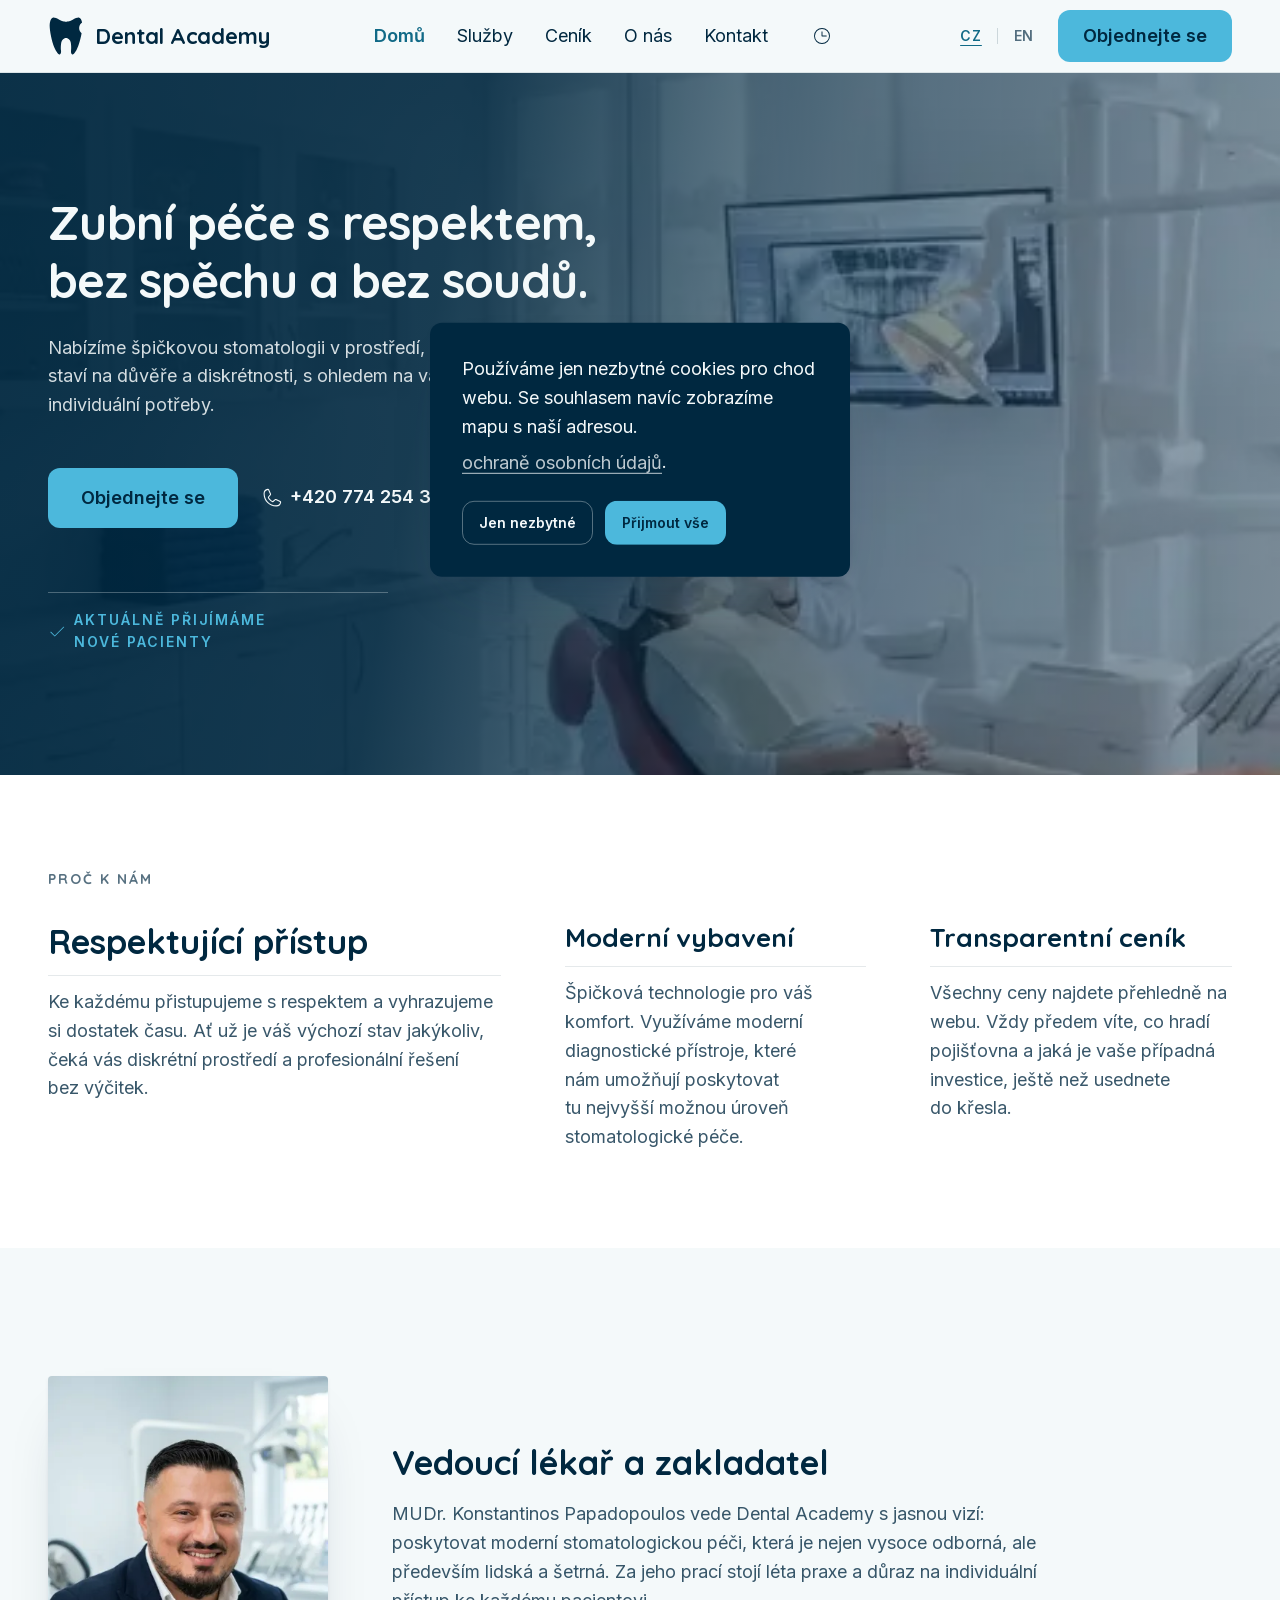
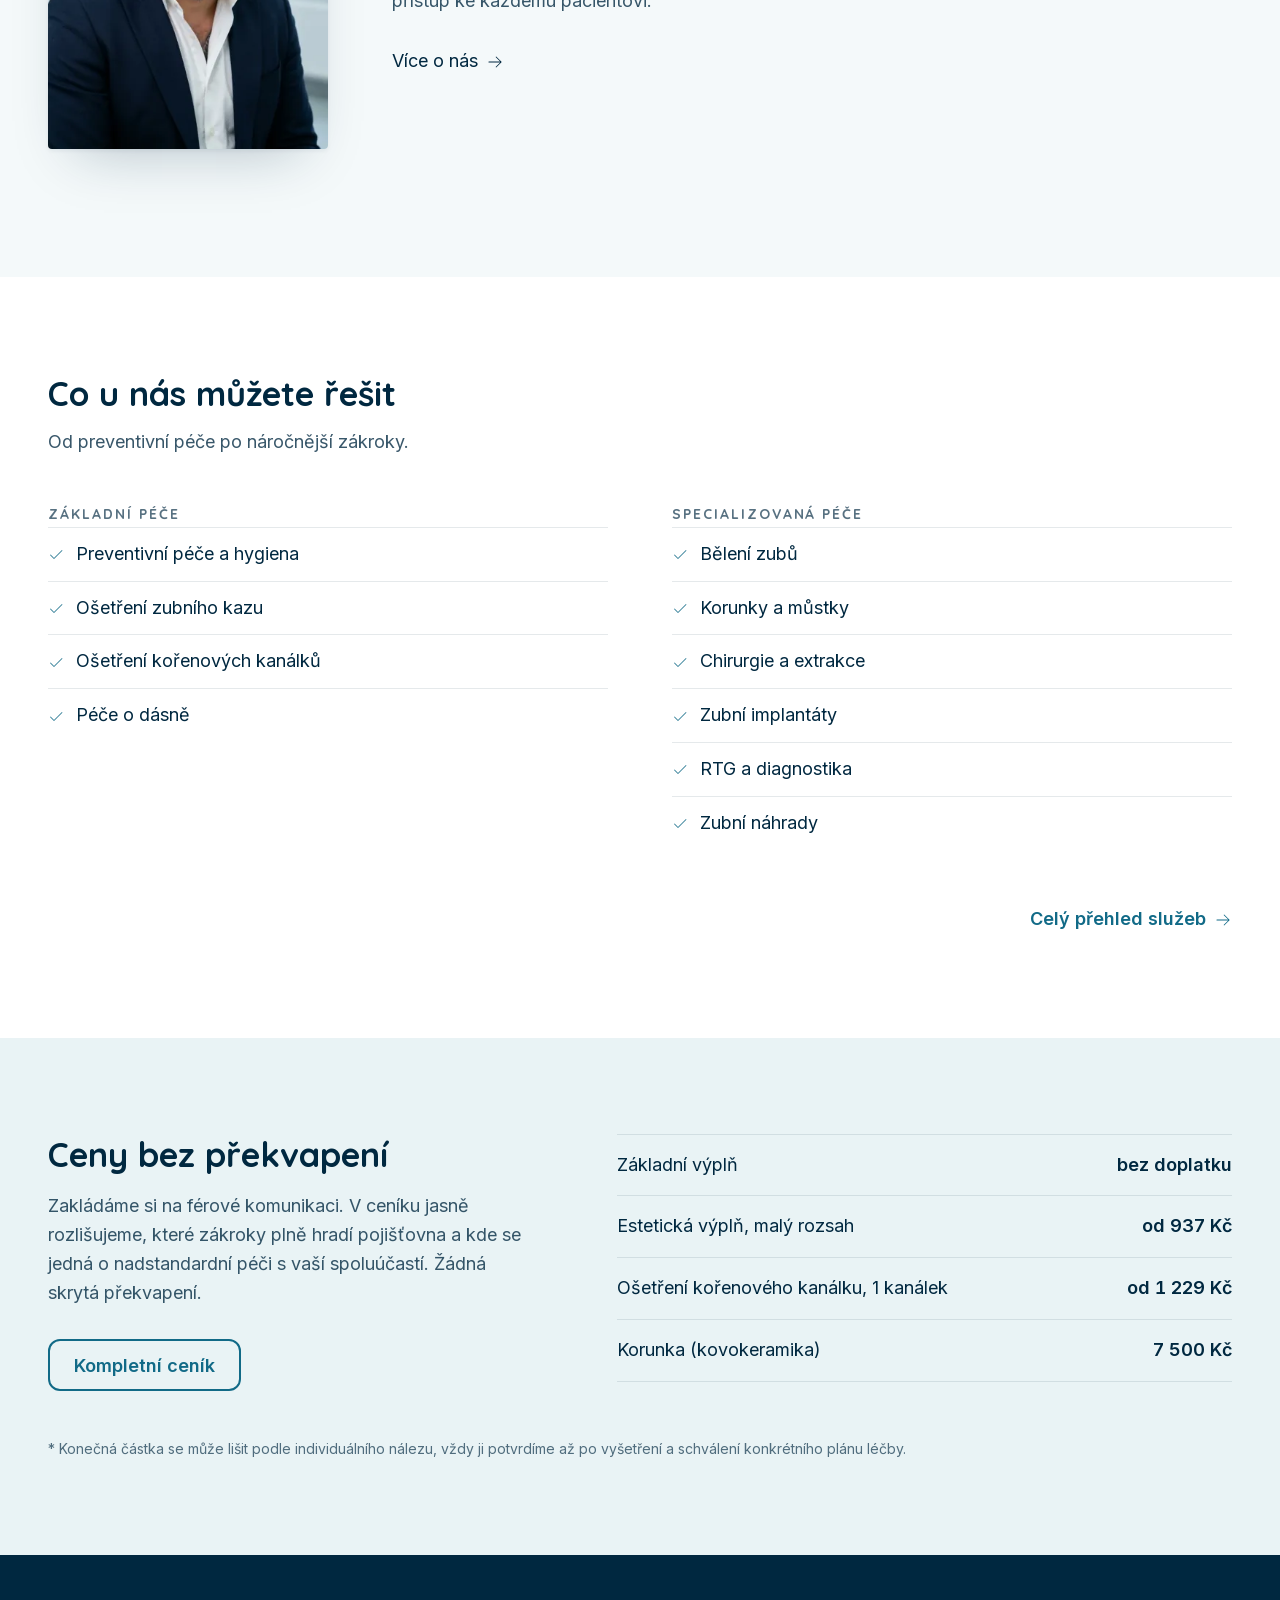
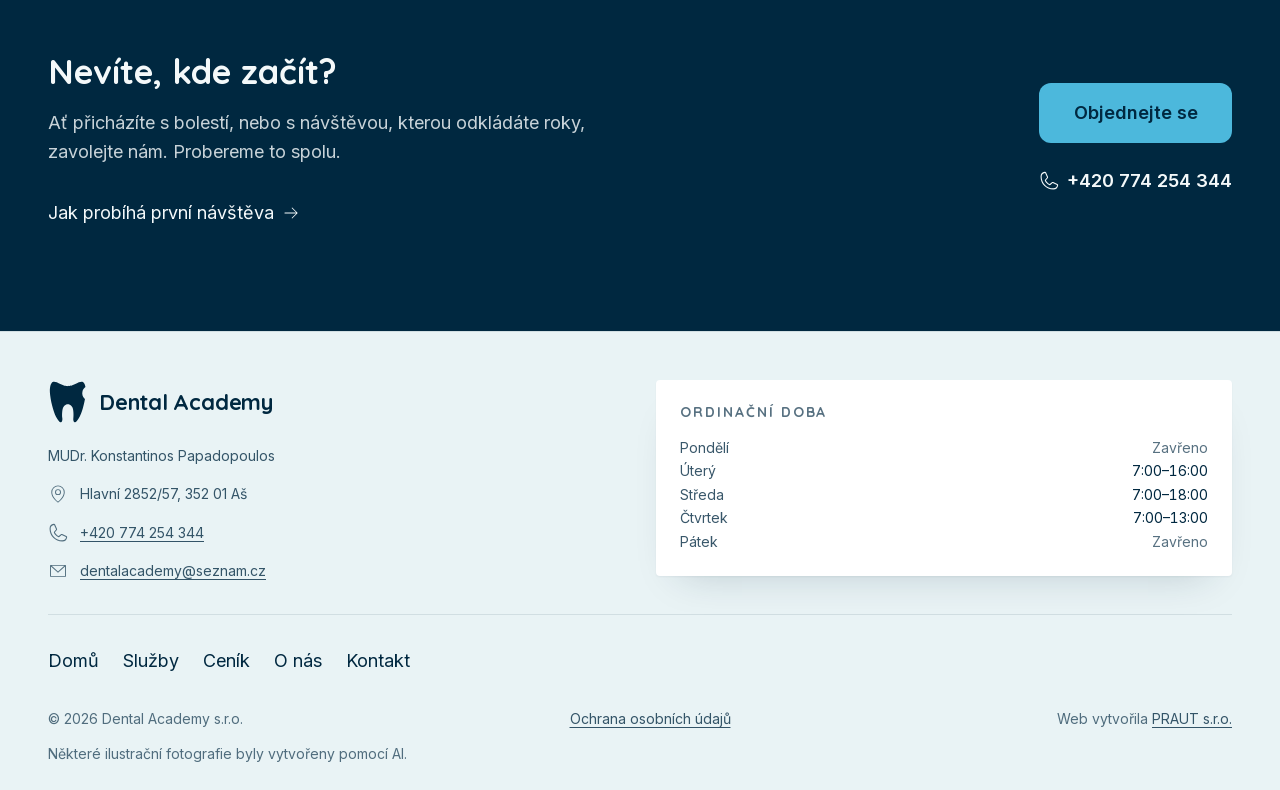
==== commit ee9fbc3f: "Publish source 0a3f6ca: uniform contact spacing" ====
--- a/index.html
+++ b/index.html
@@ -7,7 +7,7 @@
     <link rel="apple-touch-icon" href="apple-touch-icon.png">
 
   <style>@font-face{font-family:Quicksand;font-style:normal;font-weight:700;font-display:swap;src:url("./media/quicksand-700-latin-ext-optimized-O6MUIEZ3.woff2") format("woff2");unicode-range:U+0100-02BA,U+02BD-02C5,U+02C7-02CC,U+02CE-02D7,U+02DD-02FF,U+0304,U+0308,U+0329,U+1D00-1DBF,U+1E00-1E9F,U+1EF2-1EFF,U+2020,U+20A0-20AB,U+20AD-20C0,U+2113,U+2C60-2C7F,U+A720-A7FF}@font-face{font-family:Quicksand;font-style:normal;font-weight:700;font-display:swap;src:url("./media/quicksand-700-latin-optimized-QVDMFVZS.woff2") format("woff2");unicode-range:U+0000-00FF,U+0131,U+0152-0153,U+02BB-02BC,U+02C6,U+02DA,U+02DC,U+0304,U+0308,U+0329,U+2000-206F,U+20AC,U+2122,U+2191,U+2193,U+2212,U+2215,U+FEFF,U+FFFD}@font-face{font-family:Inter;font-style:normal;font-weight:400;font-display:swap;src:url("./media/inter-400-latin-ext-optimized-43ESOUTK.woff2") format("woff2");unicode-range:U+0100-02BA,U+02BD-02C5,U+02C7-02CC,U+02CE-02D7,U+02DD-02FF,U+0304,U+0308,U+0329,U+1D00-1DBF,U+1E00-1E9F,U+1EF2-1EFF,U+2020,U+20A0-20AB,U+20AD-20C0,U+2113,U+2C60-2C7F,U+A720-A7FF}@font-face{font-family:Inter;font-style:normal;font-weight:400;font-display:swap;src:url("./media/inter-400-latin-optimized-SEBSPGC4.woff2") format("woff2");unicode-range:U+0000-00FF,U+0131,U+0152-0153,U+02BB-02BC,U+02C6,U+02DA,U+02DC,U+0304,U+0308,U+0329,U+2000-206F,U+20AC,U+2122,U+2191,U+2193,U+2212,U+2215,U+FEFF,U+FFFD}@font-face{font-family:Inter;font-style:normal;font-weight:600;font-display:swap;src:url("./media/inter-600-latin-ext-optimized-PHTYKVMK.woff2") format("woff2");unicode-range:U+0100-02BA,U+02BD-02C5,U+02C7-02CC,U+02CE-02D7,U+02DD-02FF,U+0304,U+0308,U+0329,U+1D00-1DBF,U+1E00-1E9F,U+1EF2-1EFF,U+2020,U+20A0-20AB,U+20AD-20C0,U+2113,U+2C60-2C7F,U+A720-A7FF}@font-face{font-family:Inter;font-style:normal;font-weight:600;font-display:swap;src:url("./media/inter-600-latin-optimized-3DX67WTJ.woff2") format("woff2");unicode-range:U+0000-00FF,U+0131,U+0152-0153,U+02BB-02BC,U+02C6,U+02DA,U+02DC,U+0304,U+0308,U+0329,U+2000-206F,U+20AC,U+2122,U+2191,U+2193,U+2212,U+2215,U+FEFF,U+FFFD}:root{--da-navy-900: #002840;--da-turquoise-500: #4cb8dc;--da-turquoise-700: #116a87;--da-purple-500: #8c5096;--da-ice-050: #f4f9fa;--da-ice-100: #e9f3f5;--da-white: #ffffff;--da-red-600: #a23b2e;--da-amber-700: #8f5700;--surface: var(--da-ice-050);--panel: var(--da-white);--panel-tint: var(--da-ice-100);--panel-dark: var(--da-navy-900);--ink: var(--da-navy-900);--ink-soft: rgb(0 40 64 / .78);--ink-faint: rgb(0 40 64 / .66);--ink-ghost: rgb(0 40 64 / .1);--ink-inverse: var(--da-ice-050);--accent: var(--da-turquoise-700);--accent-vivid: var(--da-turquoise-500);--rare: var(--da-purple-500);--border: rgb(0 40 64 / .16);--border-soft: rgb(0 40 64 / .1);--good: var(--da-turquoise-700);--bad: var(--da-red-600);--warn: var(--da-amber-700);--font-heading: "Quicksand", sans-serif;--font-body: "Inter", sans-serif;--text-h1: clamp(30px, 4.2vw, 48px);--text-h2: clamp(26px, 3vw, 34px);--text-h3: clamp(22px, 2.2vw, 26px);--text-body: 18px;--text-small: 14px;--leading-h1: 1.2;--leading-h2: 1.25;--leading-h3: 1.3;--leading-body: 1.6;--leading-small: 1.4;--tracking-kicker: .14em;--space-1: 4px;--space-2: 8px;--space-3: 12px;--space-4: 16px;--space-5: 24px;--space-6: 32px;--space-7: 48px;--space-8: 64px;--space-9: 96px;--space-10: 128px;--radius-surface: 4px;--radius-control: 12px;--shadow-sm: 0 1px 2px rgb(0 40 64 / .05), 0 20px 40px -24px rgb(0 40 64 / .22);--shadow-md: 0 2px 4px rgb(0 40 64 / .06), 0 28px 56px -28px rgb(0 40 64 / .28);--motion-fast: .15s;--motion-medium: .25s;--motion-slow: .4s;--motion-zoom: .7s;--motion-crossfade: 2s;--motion-hero-interval: 4s;--ease: cubic-bezier(.4, 0, .2, 1);--z-base: 0;--z-sticky: 100;--z-dropdown: 200;--z-overlay: 300;--z-cookie: 400;--container: 1200px;--container-wide: 1440px;--gutter: clamp(16px, 4vw, 48px);--tap-target-min: 44px;--focus-ring-width: 3px;--focus-ring-offset: 2px;--focus-ring-color: var(--da-turquoise-700)}*,*:before,*:after{box-sizing:border-box}*{margin:0}html{scroll-behavior:smooth;scroll-padding-top:var(--space-9);-webkit-text-size-adjust:100%}body{background:var(--surface);color:var(--ink);font-family:var(--font-body);font-size:var(--text-body);line-height:var(--leading-body);font-weight:400;-webkit-font-smoothing:antialiased;text-rendering:optimizeLegibility;min-height:100dvh}h1,h2,h3{font-family:var(--font-heading);font-weight:700;text-wrap:balance}h1{font-size:var(--text-h1);line-height:var(--leading-h1);letter-spacing:-.015em}h2{font-size:var(--text-h2);line-height:var(--leading-h2)}h3{font-size:var(--text-h3);line-height:var(--leading-h3)}p{text-wrap:pretty}a{color:var(--accent);text-underline-offset:.2em;transition:color var(--motion-fast) var(--ease)}img,picture,svg{display:block;max-width:100%}button{font:inherit;color:inherit}@media(prefers-reduced-motion:reduce){html{scroll-behavior:auto}*,*:before,*:after{animation-duration:.01ms!important;animation-iteration-count:1!important;transition-duration:.01ms!important;scroll-behavior:auto!important}}
-</style><link rel="stylesheet" href="styles-Z6CKCNIZ.css" media="print" onload="this.media='all'"><noscript><link rel="stylesheet" href="styles-Z6CKCNIZ.css"></noscript><style ng-app-id="ng">main[_ngcontent-ng-c197762682]{display:block;outline:none}</style><meta name="description" content="Zubní ordinace Dental Academy v Aši. MUDr. Konstantinos Papadopoulos nabízí moderní stomatologickou péči a přijímá nové pacienty."><meta name="robots" content="index, follow, max-image-preview:large"><meta property="og:title" content="Dental Academy, zubní ordinace v Aši"><meta property="og:description" content="Zubní ordinace Dental Academy v Aši. MUDr. Konstantinos Papadopoulos nabízí moderní stomatologickou péči a přijímá nové pacienty."><meta property="og:url" content="https://dentalacademyas.cz/"><meta property="og:type" content="website"><meta property="og:site_name" content="Dental Academy"><meta property="og:locale" content="cs_CZ"><meta property="og:image" content="https://dentalacademyas.cz/apple-touch-icon.png"><meta name="twitter:card" content="summary"><meta name="twitter:title" content="Dental Academy, zubní ordinace v Aši"><meta name="twitter:description" content="Zubní ordinace Dental Academy v Aši. MUDr. Konstantinos Papadopoulos nabízí moderní stomatologickou péči a přijímá nové pacienty."><style ng-app-id="ng">a[_ngcontent-ng-c2454751825]{position:absolute;z-index:var(--z-cookie);top:0;left:var(--space-4);transform:translateY(-120%);display:inline-flex;align-items:center;min-height:var(--tap-target-min);padding-inline:var(--space-5);background:var(--panel);color:var(--ink);border-radius:var(--radius-control);box-shadow:var(--shadow-md);text-decoration:none;font-weight:600;transition:transform var(--motion-fast) var(--ease)}a[_ngcontent-ng-c2454751825]:focus-visible{transform:translateY(var(--space-3))}</style><style ng-app-id="ng">header[_ngcontent-ng-c871143590]{position:sticky;top:0;z-index:var(--z-sticky);background:color-mix(in srgb,var(--surface) 88%,transparent);-webkit-backdrop-filter:blur(10px);backdrop-filter:blur(10px);border-bottom:1px solid var(--border-soft)}.bar[_ngcontent-ng-c871143590]{display:flex;align-items:center;justify-content:space-between;gap:var(--space-5);min-height:72px}.brand[_ngcontent-ng-c871143590]{display:inline-flex;color:var(--ink);text-decoration:none;flex:none}.desktop[_ngcontent-ng-c871143590]{display:none}nav.desktop[_ngcontent-ng-c871143590]   ul[_ngcontent-ng-c871143590]{list-style:none;padding:0;display:flex;align-items:center;gap:var(--space-6)}.hours[_ngcontent-ng-c871143590]{position:relative}.hours[_ngcontent-ng-c871143590]   summary[_ngcontent-ng-c871143590]{display:inline-flex;align-items:center;justify-content:center;min-width:var(--tap-target-min);min-height:var(--tap-target-min);color:var(--ink);cursor:pointer;list-style:none;transition:color var(--motion-fast) var(--ease)}.hours[_ngcontent-ng-c871143590]   summary[_ngcontent-ng-c871143590]::-webkit-details-marker{display:none}.hours[_ngcontent-ng-c871143590]   summary[_ngcontent-ng-c871143590]:hover, .hours[open][_ngcontent-ng-c871143590]   summary[_ngcontent-ng-c871143590]{color:var(--accent)}.hours-card[_ngcontent-ng-c871143590]{position:absolute;top:calc(100% + var(--space-3));right:0;z-index:var(--z-dropdown);padding:var(--space-4) var(--space-5);background:var(--panel);border-radius:var(--radius-surface);box-shadow:var(--shadow-md)}.hours-card[_ngcontent-ng-c871143590]   dl[_ngcontent-ng-c871143590]{margin:0;display:grid;grid-template-columns:auto 1fr;gap:var(--space-1) var(--space-4);font-size:var(--text-small);line-height:var(--leading-small);white-space:nowrap}.hours-card[_ngcontent-ng-c871143590]   dt[_ngcontent-ng-c871143590]{color:var(--ink-soft)}.hours-card[_ngcontent-ng-c871143590]   dd[_ngcontent-ng-c871143590]{margin:0;font-variant-numeric:tabular-nums}.hours-card[_ngcontent-ng-c871143590]   dd.closed[_ngcontent-ng-c871143590]{color:var(--ink-faint)}.actions[_ngcontent-ng-c871143590]{display:flex;align-items:center;gap:var(--space-3);flex:none}.burger[_ngcontent-ng-c871143590]{display:inline-flex;align-items:center;justify-content:center;min-width:var(--tap-target-min);min-height:var(--tap-target-min);background:transparent;border:0;border-radius:var(--radius-control);color:var(--ink);cursor:pointer;transition:background-color var(--motion-fast) var(--ease)}.burger[_ngcontent-ng-c871143590]:hover{background:var(--ink-ghost)}.cta[_ngcontent-ng-c871143590]{display:none}@media(min-width:480px){.cta[_ngcontent-ng-c871143590]{display:inline-flex}}@media(min-width:1280px){.desktop[_ngcontent-ng-c871143590]{display:inline-flex}.burger[_ngcontent-ng-c871143590]{display:none}}</style><style ng-app-id="ng">[_nghost-ng-c1360616720]{display:contents}.banner[_ngcontent-ng-c1360616720]{position:fixed;top:50%;left:50%;transform:translate(-50%,-50%);z-index:var(--z-cookie);width:calc(100% - var(--space-4) * 2);max-width:420px;display:grid;gap:var(--space-4);padding:var(--space-6);background:var(--panel-dark);border-radius:var(--radius-control);box-shadow:var(--shadow-md);--ink: var(--ink-inverse);--ink-soft: rgb(244 249 250 / .78);--border: rgb(244 249 250 / .35);--accent: var(--accent-vivid);color:var(--ink);animation:_ngcontent-ng-c1360616720_fade-in var(--motion-slow) var(--ease)}.actions[_ngcontent-ng-c1360616720]{display:flex;flex-wrap:wrap;gap:var(--space-3)}@keyframes _ngcontent-ng-c1360616720_fade-in{0%{opacity:0;transform:translate(-50%,-50%) scale(.96)}to{opacity:1;transform:translate(-50%,-50%) scale(1)}}</style><style ng-app-id="ng">[_nghost-ng-c3181076983]{display:block;width:min(100% - 2 * var(--gutter),var(--_max, var(--container)));margin-inline:auto}</style><style ng-app-id="ng">[_nghost-ng-c3826198548]{display:inline-flex;align-items:center;gap:var(--space-3);color:inherit}.mark[_ngcontent-ng-c3826198548]{height:max(32px,1px * var(--_size, 40));width:auto;aspect-ratio:103.21/116.48}.wordmark[_ngcontent-ng-c3826198548]{font-family:var(--font-heading);font-weight:700;font-size:clamp(18px,2vw,22px);line-height:1.1;letter-spacing:-.01em;white-space:nowrap}</style><style ng-app-id="ng">[_nghost-ng-c3883181231]{display:inline-flex;flex:none;color:inherit}svg[_ngcontent-ng-c3883181231]{width:calc(1px * var(--_size, 24));height:calc(1px * var(--_size, 24))}</style><style ng-app-id="ng">nav[_ngcontent-ng-c47568377]{display:inline-flex;align-items:center;gap:var(--space-1)}a[_ngcontent-ng-c47568377]{display:inline-flex;align-items:center;justify-content:center;min-width:var(--tap-target-min);min-height:var(--tap-target-min);color:var(--ink-faint);text-decoration:none;font-size:var(--text-small);font-weight:600;letter-spacing:.06em;border-radius:var(--radius-control);transition:color var(--motion-fast) var(--ease)}a[_ngcontent-ng-c47568377]:hover{color:var(--ink)}a.is-current[_ngcontent-ng-c47568377]{color:var(--accent);text-decoration:underline;text-underline-offset:.3em}.sep[_ngcontent-ng-c47568377]{width:1px;height:16px;background:var(--border)}.sr-only[_ngcontent-ng-c47568377]{position:absolute;width:1px;height:1px;padding:0;margin:-1px;overflow:hidden;clip-path:inset(50%);white-space:nowrap;border:0}</style><style ng-app-id="ng">[_nghost-ng-c1597601124]{display:inline-flex;align-items:center;justify-content:center;gap:var(--space-2);border-radius:var(--radius-control);border:1px solid transparent;font-family:var(--font-body);font-weight:600;line-height:1.2;text-align:center;text-decoration:none;cursor:pointer;max-width:100%;transition:background-color var(--motion-fast) var(--ease),border-color var(--motion-fast) var(--ease),color var(--motion-fast) var(--ease)}.size-sm[_nghost-ng-c1597601124]{min-height:var(--tap-target-min);padding-inline:var(--space-4);font-size:var(--text-small)}.size-md[_nghost-ng-c1597601124]{min-height:52px;padding-inline:var(--space-5);font-size:var(--text-body)}.size-lg[_nghost-ng-c1597601124]{min-height:60px;padding-inline:var(--space-6);font-size:var(--text-body)}.appearance-primary[_nghost-ng-c1597601124]{background:var(--accent-vivid);color:var(--da-navy-900)}.appearance-primary[_nghost-ng-c1597601124]:hover{background:var(--accent);color:var(--ink-inverse)}.appearance-secondary[_nghost-ng-c1597601124]{background:transparent;border-color:var(--border);color:var(--ink)}.appearance-secondary[_nghost-ng-c1597601124]:hover{border-color:var(--accent);color:var(--accent)}.appearance-ghost[_nghost-ng-c1597601124]{background:transparent;color:var(--accent);padding-inline:var(--space-3)}.appearance-ghost[_nghost-ng-c1597601124]:hover{background:var(--ink-ghost)}.is-full[_nghost-ng-c1597601124]{width:100%}.is-loading[_nghost-ng-c1597601124], [disabled][_nghost-ng-c1597601124]{opacity:.55;cursor:not-allowed;pointer-events:none}</style><style ng-app-id="ng">[_nghost-ng-c4016984144]{color:var(--accent);text-underline-offset:.2em;transition:color var(--motion-fast) var(--ease)}.variant-inline[_nghost-ng-c4016984144]{text-decoration:underline}.variant-inline[_nghost-ng-c4016984144]:hover{color:var(--ink)}.variant-nav[_nghost-ng-c4016984144]{color:var(--ink);text-decoration:none;display:inline-flex;align-items:center;min-height:var(--tap-target-min)}.variant-nav[_nghost-ng-c4016984144]:hover{color:var(--accent)}.variant-quiet[_nghost-ng-c4016984144]{color:var(--ink-soft);text-decoration:underline;text-decoration-color:currentColor;display:inline-flex;align-items:center;min-height:var(--tap-target-min)}.variant-quiet[_nghost-ng-c4016984144]:hover{color:var(--ink)}.is-active[_nghost-ng-c4016984144]{color:var(--accent);font-weight:700}</style><style ng-app-id="ng">footer[_ngcontent-ng-c4214038375]{background:var(--panel-tint);border-top:1px solid var(--border-soft);padding-block:var(--space-7) var(--space-5)}.grid[_ngcontent-ng-c4214038375]{display:grid;grid-template-columns:minmax(0,1fr);align-items:start;gap:var(--space-6)}@media(min-width:768px){.grid[_ngcontent-ng-c4214038375]{grid-template-columns:repeat(2,minmax(0,1fr))}}.hours-wrap[_ngcontent-ng-c4214038375]{width:100%;min-width:0}.brand[_ngcontent-ng-c4214038375]{min-width:0}h2[_ngcontent-ng-c4214038375]{font-size:var(--text-small);letter-spacing:var(--tracking-kicker);text-transform:uppercase;color:var(--ink-faint);margin-bottom:var(--space-4)}.card[_ngcontent-ng-c4214038375]{padding:var(--space-5);background:var(--panel);border-radius:var(--radius-surface);box-shadow:var(--shadow-sm)}.doctor[_ngcontent-ng-c4214038375]{margin-top:var(--space-3);color:var(--ink-soft);font-size:var(--text-small)}.contact[_ngcontent-ng-c4214038375], .links[_ngcontent-ng-c4214038375], .legal[_ngcontent-ng-c4214038375]{list-style:none;padding:0}.contact[_ngcontent-ng-c4214038375]{display:grid;gap:0;margin-top:var(--space-4);font-size:var(--text-small)}.contact[_ngcontent-ng-c4214038375]   li[_ngcontent-ng-c4214038375]{display:grid;grid-template-columns:auto minmax(0,1fr);gap:var(--space-3);align-items:start;color:var(--ink-soft)}.contact[_ngcontent-ng-c4214038375]   li[_ngcontent-ng-c4214038375]:first-child{margin-bottom:var(--space-3)}.contact[_ngcontent-ng-c4214038375]   li[_ngcontent-ng-c4214038375]:last-child{margin-bottom:calc(var(--text-small) * var(--leading-body) - var(--tap-target-min))}.contact[_ngcontent-ng-c4214038375]   da-icon[_ngcontent-ng-c4214038375]{margin-top:2px;color:var(--ink-faint)}.contact[_ngcontent-ng-c4214038375]   a[_ngcontent-ng-c4214038375]{align-items:flex-start}.contact[_ngcontent-ng-c4214038375]   a[_ngcontent-ng-c4214038375], .contact[_ngcontent-ng-c4214038375]   span[_ngcontent-ng-c4214038375]{min-width:0;max-width:100%;overflow-wrap:anywhere}.hours[_ngcontent-ng-c4214038375]{margin:0;display:grid;grid-template-columns:minmax(0,1fr) auto;gap:var(--space-1) var(--space-4);font-size:var(--text-small);line-height:var(--leading-small)}.hours[_ngcontent-ng-c4214038375]   dt[_ngcontent-ng-c4214038375]{color:var(--ink-soft)}.hours[_ngcontent-ng-c4214038375]   dd[_ngcontent-ng-c4214038375]{margin:0;text-align:right;font-variant-numeric:tabular-nums}.hours[_ngcontent-ng-c4214038375]   dd.closed[_ngcontent-ng-c4214038375]{color:var(--ink-faint)}.navigation[_ngcontent-ng-c4214038375]{margin-top:var(--space-6);padding-block:var(--space-5) 0;border-top:1px solid var(--border-soft)}.links[_ngcontent-ng-c4214038375], .legal[_ngcontent-ng-c4214038375]{display:flex;flex-wrap:wrap;align-items:center;gap:var(--space-2) var(--space-5)}.bottom[_ngcontent-ng-c4214038375]{margin-top:var(--space-5);display:flex;flex-wrap:wrap;align-items:baseline;font-size:var(--text-small);color:var(--ink-faint);justify-content:space-between;gap:var(--space-5)}.bottom[_ngcontent-ng-c4214038375]   a[_ngcontent-ng-c4214038375]{align-items:center;margin-block:calc((var(--space-5) - var(--tap-target-min)) / 2)}.copyright[_ngcontent-ng-c4214038375], .credit[_ngcontent-ng-c4214038375], .ai-note[_ngcontent-ng-c4214038375]{font-size:var(--text-small);color:var(--ink-faint)}.copyright[_ngcontent-ng-c4214038375], .credit[_ngcontent-ng-c4214038375]{min-width:0;overflow-wrap:anywhere}.ai-note[_ngcontent-ng-c4214038375]{margin-top:var(--space-3)}</style><style ng-app-id="ng">.about-teaser[_ngcontent-ng-c872885681]{display:grid;gap:var(--space-6)}@media(min-width:480px){.about-teaser[_ngcontent-ng-c872885681]{grid-template-columns:280px 1fr;align-items:center;gap:var(--space-8)}}.photo[_ngcontent-ng-c872885681]{aspect-ratio:3/4;overflow:hidden;border-radius:var(--radius-surface);box-shadow:var(--shadow-md)}.photo[_ngcontent-ng-c872885681]   img[_ngcontent-ng-c872885681]{width:100%;height:100%;object-fit:cover;transition:transform var(--motion-zoom) var(--ease)}.photo[_ngcontent-ng-c872885681]:hover   img[_ngcontent-ng-c872885681]{transform:scale(1.04)}.about-teaser[_ngcontent-ng-c872885681]   .text[_ngcontent-ng-c872885681]{max-width:60ch}.about-teaser[_ngcontent-ng-c872885681]   .text[_ngcontent-ng-c872885681]   p[_ngcontent-ng-c872885681]{margin-top:var(--space-4);color:var(--ink-soft)}.about-teaser[_ngcontent-ng-c872885681]   .text[_ngcontent-ng-c872885681]   a[_ngcontent-ng-c872885681]{margin-top:var(--space-5);display:inline-flex;gap:var(--space-2)}.services-head[_ngcontent-ng-c872885681]{margin-bottom:var(--space-7)}.services-head[_ngcontent-ng-c872885681]   p[_ngcontent-ng-c872885681]{margin-top:var(--space-3);color:var(--ink-soft)}.services-groups[_ngcontent-ng-c872885681]{display:grid;gap:var(--space-7);margin-bottom:var(--space-7)}@media(min-width:768px){.services-groups[_ngcontent-ng-c872885681]{grid-template-columns:1fr 1fr;gap:var(--space-8)}}.group[_ngcontent-ng-c872885681]   h3[_ngcontent-ng-c872885681]{font-size:var(--text-small);letter-spacing:var(--tracking-kicker);text-transform:uppercase;color:var(--ink-faint);margin-bottom:var(--space-1)}.group[_ngcontent-ng-c872885681]   ul[_ngcontent-ng-c872885681]{list-style:none;padding:0;margin:0}.group[_ngcontent-ng-c872885681]   li[_ngcontent-ng-c872885681]{display:flex;align-items:center;gap:var(--space-3);padding-block:var(--space-3);border-top:1px solid var(--border-soft);color:var(--ink)}.group[_ngcontent-ng-c872885681]   li[_ngcontent-ng-c872885681]   da-icon[_ngcontent-ng-c872885681]{flex-shrink:0;color:var(--accent)}.services-link-row[_ngcontent-ng-c872885681]{display:flex;justify-content:flex-end}.services-link[_ngcontent-ng-c872885681]{gap:var(--space-2);color:var(--accent);font-weight:600}.services-link[_ngcontent-ng-c872885681]:hover{color:var(--ink)}</style><style ng-app-id="ng">.hero[_ngcontent-ng-c1433052263]{position:relative;display:flex;align-items:center;min-height:min(78vh,720px);padding-block:var(--space-9);background:var(--panel-dark);color:var(--ink-inverse);overflow:hidden}.media[_ngcontent-ng-c1433052263]{position:absolute;inset:0;z-index:0}.media[_ngcontent-ng-c1433052263]   img[_ngcontent-ng-c1433052263]{position:absolute;inset:0;width:100%;height:100%;object-fit:cover;opacity:0;transition:none}.media.is-rotating[_ngcontent-ng-c1433052263]   img[_ngcontent-ng-c1433052263]{transition:opacity var(--motion-crossfade) var(--ease)}.media[_ngcontent-ng-c1433052263]   img.is-active[_ngcontent-ng-c1433052263]{opacity:1}.placeholder[_ngcontent-ng-c1433052263]{position:absolute;inset:0;display:grid;place-items:center;background:repeating-linear-gradient(45deg,rgba(244,249,250,.03) 0 12px,transparent 12px 24px),var(--panel-dark)}.placeholder[_ngcontent-ng-c1433052263]   span[_ngcontent-ng-c1433052263]{font-size:var(--text-small);letter-spacing:var(--tracking-kicker);text-transform:uppercase;color:#f4f9fa61;text-align:center;padding-inline:var(--space-5)}.hero[_ngcontent-ng-c1433052263]:after{content:"";position:absolute;inset:0;z-index:1;background:linear-gradient(100deg,#002840f0,#002840e6 34%,#0028408c 62%,#0028404d)}da-container[_ngcontent-ng-c1433052263]{position:relative;z-index:2}.content[_ngcontent-ng-c1433052263]   h1[_ngcontent-ng-c1433052263]{max-width:620px;text-wrap:balance}.lede[_ngcontent-ng-c1433052263]{margin-top:var(--space-5);max-width:34ch;color:#f4f9fadb}@media(min-width:1024px){.lede[_ngcontent-ng-c1433052263]{max-width:40ch}}.actions[_ngcontent-ng-c1433052263]{margin-top:var(--space-7);display:flex;flex-wrap:wrap;align-items:center;gap:var(--space-5)}.phone[_ngcontent-ng-c1433052263]{display:inline-flex;align-items:center;gap:var(--space-2);min-height:var(--tap-target-min);color:var(--ink-inverse);text-decoration:none;font-weight:600;transition:color var(--motion-fast) var(--ease)}.phone[_ngcontent-ng-c1433052263]:hover{color:var(--accent-vivid)}</style><style ng-app-id="ng">.layout[_ngcontent-ng-c4271296847]{display:block}.intro[_ngcontent-ng-c4271296847]{margin-bottom:var(--space-6)}.intro[_ngcontent-ng-c4271296847]   h2[_ngcontent-ng-c4271296847]{font-size:var(--text-small);letter-spacing:var(--tracking-kicker);text-transform:uppercase;color:var(--ink-faint)}.items[_ngcontent-ng-c4271296847]{list-style:none;padding:0;margin:0;display:flex;flex-direction:column;gap:var(--space-6)}@media(min-width:768px){.items[_ngcontent-ng-c4271296847]{flex-direction:row;align-items:flex-start;gap:var(--space-8)}}.items[_ngcontent-ng-c4271296847]   li[_ngcontent-ng-c4271296847]{padding-top:var(--space-5);border-top:1px solid var(--border-soft)}.items[_ngcontent-ng-c4271296847]   li.is-lead[_ngcontent-ng-c4271296847]{flex:1.5 1 0%}.items[_ngcontent-ng-c4271296847]   li[_ngcontent-ng-c4271296847]:not(.is-lead){flex:1 1 0%}@media(min-width:768px){.items[_ngcontent-ng-c4271296847]   li[_ngcontent-ng-c4271296847]{border-top:0;padding-top:0}}.items[_ngcontent-ng-c4271296847]   li.is-lead[_ngcontent-ng-c4271296847]   h3[_ngcontent-ng-c4271296847]{font-size:var(--text-h2);line-height:var(--leading-h2)}.items[_ngcontent-ng-c4271296847]   li.is-lead[_ngcontent-ng-c4271296847]   p[_ngcontent-ng-c4271296847]{max-width:54ch;font-size:var(--text-body)}.items[_ngcontent-ng-c4271296847]   h3[_ngcontent-ng-c4271296847]{padding-bottom:var(--space-3);margin-bottom:var(--space-3);border-bottom:1px solid var(--border-soft);text-wrap:balance}.items[_ngcontent-ng-c4271296847]   p[_ngcontent-ng-c4271296847]{color:var(--ink-soft);max-width:46ch;text-wrap:pretty}</style><style ng-app-id="ng">[_nghost-ng-c2319155291]{display:block}.tone-surface[_nghost-ng-c2319155291]{background:var(--surface)}.tone-panel[_nghost-ng-c2319155291]{background:var(--panel)}.tone-tint[_nghost-ng-c2319155291]{background:var(--panel-tint)}.tone-dark[_nghost-ng-c2319155291]{background:var(--panel-dark);--ink: var(--ink-inverse);--ink-soft: rgb(244 249 250 / .78);--ink-faint: rgb(244 249 250 / .62);--ink-ghost: rgb(244 249 250 / .12);--border: rgb(244 249 250 / .35);--border-soft: rgb(244 249 250 / .18);--accent: var(--accent-vivid);color:var(--ink)}.spacing-tight[_nghost-ng-c2319155291]{padding-block:var(--space-7)}.spacing-normal[_nghost-ng-c2319155291]{padding-block:var(--space-9)}.spacing-loose[_nghost-ng-c2319155291]{padding-block:var(--space-10)}</style><style ng-app-id="ng">[_nghost-ng-c3303436296]{display:block}.accepting[_ngcontent-ng-c3303436296]{display:inline-flex;align-items:center;gap:var(--space-2);margin-top:var(--space-8);padding-top:var(--space-4);border-top:1px solid rgba(244,249,250,.28);font-size:var(--text-small);font-weight:700;letter-spacing:var(--tracking-kicker);text-transform:uppercase;color:var(--accent-vivid);max-width:34ch;animation:_ngcontent-ng-c3303436296_accepting-pulse 2.4s ease-in-out infinite}@keyframes _ngcontent-ng-c3303436296_accepting-pulse{0%,to{opacity:1}50%{opacity:.55}}@media(prefers-reduced-motion:reduce){.accepting[_ngcontent-ng-c3303436296]{animation:none}}</style><link rel="canonical" href="https://dentalacademyas.cz/"><link rel="alternate" href="https://dentalacademyas.cz/" hreflang="cs"><link rel="alternate" href="https://dentalacademyas.cz/en/" hreflang="en"><link rel="alternate" href="https://dentalacademyas.cz/" hreflang="x-default"><script id="clinic-schema" type="application/ld+json">{"@context":"https://schema.org","@type":"Dentist","@id":"https://dentalacademyas.cz/#clinic","name":"Dental Academy s.r.o.","url":"https://dentalacademyas.cz/","telephone":"+420 774 254 344","email":"dentalacademy@seznam.cz","address":{"@type":"PostalAddress","streetAddress":"Hlavní 2852/57","addressLocality":"Aš","postalCode":"352 01","addressCountry":"CZ"},"openingHoursSpecification":[{"@type":"OpeningHoursSpecification","dayOfWeek":"Tuesday","opens":"07:00","closes":"16:00"},{"@type":"OpeningHoursSpecification","dayOfWeek":"Wednesday","opens":"07:00","closes":"18:00"},{"@type":"OpeningHoursSpecification","dayOfWeek":"Thursday","opens":"07:00","closes":"13:00"}]}</script><style ng-app-id="ng">.layout[_ngcontent-ng-c2683849791]{display:grid;gap:var(--space-7)}@media(min-width:1024px){.layout[_ngcontent-ng-c2683849791]{grid-template-columns:1fr 1.3fr;gap:var(--space-9);align-items:start}}.intro[_ngcontent-ng-c2683849791]   p[_ngcontent-ng-c2683849791]{margin-block:var(--space-4) var(--space-6);color:var(--ink-soft);max-width:46ch}.cta[_ngcontent-ng-c2683849791]{border-width:2px;border-color:var(--accent);color:var(--accent)}.cta[_ngcontent-ng-c2683849791]:hover{background:var(--accent);color:var(--ink-inverse)}.note[_ngcontent-ng-c2683849791]{margin-top:var(--space-7);color:var(--ink-faint);font-size:var(--text-small);line-height:var(--leading-small)}.warning[_ngcontent-ng-c2683849791]{margin-bottom:var(--space-5);padding:var(--space-4);background:var(--panel);border-left:3px solid var(--warn);border-radius:var(--radius-surface);font-size:var(--text-small);line-height:var(--leading-small);color:var(--ink-soft)}.warning[_ngcontent-ng-c2683849791]   strong[_ngcontent-ng-c2683849791]{color:var(--warn)}ul[_ngcontent-ng-c2683849791]{list-style:none;padding:0;margin:0}li[_ngcontent-ng-c2683849791]{display:grid;grid-template-columns:1fr auto;align-items:baseline;gap:var(--space-3);padding-block:var(--space-4);border-bottom:1px solid var(--border-soft)}li[_ngcontent-ng-c2683849791]:first-child{border-top:1px solid var(--border-soft)}.price[_ngcontent-ng-c2683849791]{text-align:right;white-space:nowrap;font-weight:600;font-variant-numeric:tabular-nums;color:var(--ink)}</style><style ng-app-id="ng">.layout[_ngcontent-ng-c3161794181]{display:grid;gap:var(--space-7)}@media(min-width:1024px){.layout[_ngcontent-ng-c3161794181]{grid-template-columns:1.4fr auto;gap:var(--space-9);align-items:center}}p[_ngcontent-ng-c3161794181]{margin-top:var(--space-4);max-width:52ch;color:#f4f9fad1}.reassurance[_ngcontent-ng-c3161794181]{margin-top:var(--space-5);gap:var(--space-2)}.actions[_ngcontent-ng-c3161794181]{display:flex;flex-wrap:wrap;align-items:center;gap:var(--space-5)}@media(min-width:1024px){.actions[_ngcontent-ng-c3161794181]{flex-direction:column;align-items:stretch;gap:var(--space-4)}}.phone[_ngcontent-ng-c3161794181]{display:inline-flex;align-items:center;justify-content:center;gap:var(--space-2);min-height:var(--tap-target-min);color:var(--ink-inverse);text-decoration:none;font-weight:600;transition:color var(--motion-fast) var(--ease)}.phone[_ngcontent-ng-c3161794181]:hover{color:var(--accent-vivid)}</style></head>
+</style><link rel="stylesheet" href="styles-Z6CKCNIZ.css" media="print" onload="this.media='all'"><noscript><link rel="stylesheet" href="styles-Z6CKCNIZ.css"></noscript><style ng-app-id="ng">main[_ngcontent-ng-c197762682]{display:block;outline:none}</style><meta name="description" content="Zubní ordinace Dental Academy v Aši. MUDr. Konstantinos Papadopoulos nabízí moderní stomatologickou péči a přijímá nové pacienty."><meta name="robots" content="index, follow, max-image-preview:large"><meta property="og:title" content="Dental Academy, zubní ordinace v Aši"><meta property="og:description" content="Zubní ordinace Dental Academy v Aši. MUDr. Konstantinos Papadopoulos nabízí moderní stomatologickou péči a přijímá nové pacienty."><meta property="og:url" content="https://dentalacademyas.cz/"><meta property="og:type" content="website"><meta property="og:site_name" content="Dental Academy"><meta property="og:locale" content="cs_CZ"><meta property="og:image" content="https://dentalacademyas.cz/apple-touch-icon.png"><meta name="twitter:card" content="summary"><meta name="twitter:title" content="Dental Academy, zubní ordinace v Aši"><meta name="twitter:description" content="Zubní ordinace Dental Academy v Aši. MUDr. Konstantinos Papadopoulos nabízí moderní stomatologickou péči a přijímá nové pacienty."><style ng-app-id="ng">a[_ngcontent-ng-c2454751825]{position:absolute;z-index:var(--z-cookie);top:0;left:var(--space-4);transform:translateY(-120%);display:inline-flex;align-items:center;min-height:var(--tap-target-min);padding-inline:var(--space-5);background:var(--panel);color:var(--ink);border-radius:var(--radius-control);box-shadow:var(--shadow-md);text-decoration:none;font-weight:600;transition:transform var(--motion-fast) var(--ease)}a[_ngcontent-ng-c2454751825]:focus-visible{transform:translateY(var(--space-3))}</style><style ng-app-id="ng">header[_ngcontent-ng-c871143590]{position:sticky;top:0;z-index:var(--z-sticky);background:color-mix(in srgb,var(--surface) 88%,transparent);-webkit-backdrop-filter:blur(10px);backdrop-filter:blur(10px);border-bottom:1px solid var(--border-soft)}.bar[_ngcontent-ng-c871143590]{display:flex;align-items:center;justify-content:space-between;gap:var(--space-5);min-height:72px}.brand[_ngcontent-ng-c871143590]{display:inline-flex;color:var(--ink);text-decoration:none;flex:none}.desktop[_ngcontent-ng-c871143590]{display:none}nav.desktop[_ngcontent-ng-c871143590]   ul[_ngcontent-ng-c871143590]{list-style:none;padding:0;display:flex;align-items:center;gap:var(--space-6)}.hours[_ngcontent-ng-c871143590]{position:relative}.hours[_ngcontent-ng-c871143590]   summary[_ngcontent-ng-c871143590]{display:inline-flex;align-items:center;justify-content:center;min-width:var(--tap-target-min);min-height:var(--tap-target-min);color:var(--ink);cursor:pointer;list-style:none;transition:color var(--motion-fast) var(--ease)}.hours[_ngcontent-ng-c871143590]   summary[_ngcontent-ng-c871143590]::-webkit-details-marker{display:none}.hours[_ngcontent-ng-c871143590]   summary[_ngcontent-ng-c871143590]:hover, .hours[open][_ngcontent-ng-c871143590]   summary[_ngcontent-ng-c871143590]{color:var(--accent)}.hours-card[_ngcontent-ng-c871143590]{position:absolute;top:calc(100% + var(--space-3));right:0;z-index:var(--z-dropdown);padding:var(--space-4) var(--space-5);background:var(--panel);border-radius:var(--radius-surface);box-shadow:var(--shadow-md)}.hours-card[_ngcontent-ng-c871143590]   dl[_ngcontent-ng-c871143590]{margin:0;display:grid;grid-template-columns:auto 1fr;gap:var(--space-1) var(--space-4);font-size:var(--text-small);line-height:var(--leading-small);white-space:nowrap}.hours-card[_ngcontent-ng-c871143590]   dt[_ngcontent-ng-c871143590]{color:var(--ink-soft)}.hours-card[_ngcontent-ng-c871143590]   dd[_ngcontent-ng-c871143590]{margin:0;font-variant-numeric:tabular-nums}.hours-card[_ngcontent-ng-c871143590]   dd.closed[_ngcontent-ng-c871143590]{color:var(--ink-faint)}.actions[_ngcontent-ng-c871143590]{display:flex;align-items:center;gap:var(--space-3);flex:none}.burger[_ngcontent-ng-c871143590]{display:inline-flex;align-items:center;justify-content:center;min-width:var(--tap-target-min);min-height:var(--tap-target-min);background:transparent;border:0;border-radius:var(--radius-control);color:var(--ink);cursor:pointer;transition:background-color var(--motion-fast) var(--ease)}.burger[_ngcontent-ng-c871143590]:hover{background:var(--ink-ghost)}.cta[_ngcontent-ng-c871143590]{display:none}@media(min-width:480px){.cta[_ngcontent-ng-c871143590]{display:inline-flex}}@media(min-width:1280px){.desktop[_ngcontent-ng-c871143590]{display:inline-flex}.burger[_ngcontent-ng-c871143590]{display:none}}</style><style ng-app-id="ng">[_nghost-ng-c1360616720]{display:contents}.banner[_ngcontent-ng-c1360616720]{position:fixed;top:50%;left:50%;transform:translate(-50%,-50%);z-index:var(--z-cookie);width:calc(100% - var(--space-4) * 2);max-width:420px;display:grid;gap:var(--space-4);padding:var(--space-6);background:var(--panel-dark);border-radius:var(--radius-control);box-shadow:var(--shadow-md);--ink: var(--ink-inverse);--ink-soft: rgb(244 249 250 / .78);--border: rgb(244 249 250 / .35);--accent: var(--accent-vivid);color:var(--ink);animation:_ngcontent-ng-c1360616720_fade-in var(--motion-slow) var(--ease)}.actions[_ngcontent-ng-c1360616720]{display:flex;flex-wrap:wrap;gap:var(--space-3)}@keyframes _ngcontent-ng-c1360616720_fade-in{0%{opacity:0;transform:translate(-50%,-50%) scale(.96)}to{opacity:1;transform:translate(-50%,-50%) scale(1)}}</style><style ng-app-id="ng">[_nghost-ng-c3181076983]{display:block;width:min(100% - 2 * var(--gutter),var(--_max, var(--container)));margin-inline:auto}</style><style ng-app-id="ng">[_nghost-ng-c3826198548]{display:inline-flex;align-items:center;gap:var(--space-3);color:inherit}.mark[_ngcontent-ng-c3826198548]{height:max(32px,1px * var(--_size, 40));width:auto;aspect-ratio:103.21/116.48}.wordmark[_ngcontent-ng-c3826198548]{font-family:var(--font-heading);font-weight:700;font-size:clamp(18px,2vw,22px);line-height:1.1;letter-spacing:-.01em;white-space:nowrap}</style><style ng-app-id="ng">[_nghost-ng-c3883181231]{display:inline-flex;flex:none;color:inherit}svg[_ngcontent-ng-c3883181231]{width:calc(1px * var(--_size, 24));height:calc(1px * var(--_size, 24))}</style><style ng-app-id="ng">nav[_ngcontent-ng-c47568377]{display:inline-flex;align-items:center;gap:var(--space-1)}a[_ngcontent-ng-c47568377]{display:inline-flex;align-items:center;justify-content:center;min-width:var(--tap-target-min);min-height:var(--tap-target-min);color:var(--ink-faint);text-decoration:none;font-size:var(--text-small);font-weight:600;letter-spacing:.06em;border-radius:var(--radius-control);transition:color var(--motion-fast) var(--ease)}a[_ngcontent-ng-c47568377]:hover{color:var(--ink)}a.is-current[_ngcontent-ng-c47568377]{color:var(--accent);text-decoration:underline;text-underline-offset:.3em}.sep[_ngcontent-ng-c47568377]{width:1px;height:16px;background:var(--border)}.sr-only[_ngcontent-ng-c47568377]{position:absolute;width:1px;height:1px;padding:0;margin:-1px;overflow:hidden;clip-path:inset(50%);white-space:nowrap;border:0}</style><style ng-app-id="ng">[_nghost-ng-c1597601124]{display:inline-flex;align-items:center;justify-content:center;gap:var(--space-2);border-radius:var(--radius-control);border:1px solid transparent;font-family:var(--font-body);font-weight:600;line-height:1.2;text-align:center;text-decoration:none;cursor:pointer;max-width:100%;transition:background-color var(--motion-fast) var(--ease),border-color var(--motion-fast) var(--ease),color var(--motion-fast) var(--ease)}.size-sm[_nghost-ng-c1597601124]{min-height:var(--tap-target-min);padding-inline:var(--space-4);font-size:var(--text-small)}.size-md[_nghost-ng-c1597601124]{min-height:52px;padding-inline:var(--space-5);font-size:var(--text-body)}.size-lg[_nghost-ng-c1597601124]{min-height:60px;padding-inline:var(--space-6);font-size:var(--text-body)}.appearance-primary[_nghost-ng-c1597601124]{background:var(--accent-vivid);color:var(--da-navy-900)}.appearance-primary[_nghost-ng-c1597601124]:hover{background:var(--accent);color:var(--ink-inverse)}.appearance-secondary[_nghost-ng-c1597601124]{background:transparent;border-color:var(--border);color:var(--ink)}.appearance-secondary[_nghost-ng-c1597601124]:hover{border-color:var(--accent);color:var(--accent)}.appearance-ghost[_nghost-ng-c1597601124]{background:transparent;color:var(--accent);padding-inline:var(--space-3)}.appearance-ghost[_nghost-ng-c1597601124]:hover{background:var(--ink-ghost)}.is-full[_nghost-ng-c1597601124]{width:100%}.is-loading[_nghost-ng-c1597601124], [disabled][_nghost-ng-c1597601124]{opacity:.55;cursor:not-allowed;pointer-events:none}</style><style ng-app-id="ng">[_nghost-ng-c4016984144]{color:var(--accent);text-underline-offset:.2em;transition:color var(--motion-fast) var(--ease)}.variant-inline[_nghost-ng-c4016984144]{text-decoration:underline}.variant-inline[_nghost-ng-c4016984144]:hover{color:var(--ink)}.variant-nav[_nghost-ng-c4016984144]{color:var(--ink);text-decoration:none;display:inline-flex;align-items:center;min-height:var(--tap-target-min)}.variant-nav[_nghost-ng-c4016984144]:hover{color:var(--accent)}.variant-quiet[_nghost-ng-c4016984144]{color:var(--ink-soft);text-decoration:underline;text-decoration-color:currentColor;display:inline-flex;align-items:center;min-height:var(--tap-target-min)}.variant-quiet[_nghost-ng-c4016984144]:hover{color:var(--ink)}.is-active[_nghost-ng-c4016984144]{color:var(--accent);font-weight:700}</style><style ng-app-id="ng">footer[_ngcontent-ng-c4214038375]{background:var(--panel-tint);border-top:1px solid var(--border-soft);padding-block:var(--space-7) var(--space-5)}.grid[_ngcontent-ng-c4214038375]{display:grid;grid-template-columns:minmax(0,1fr);align-items:start;gap:var(--space-6)}@media(min-width:768px){.grid[_ngcontent-ng-c4214038375]{grid-template-columns:repeat(2,minmax(0,1fr))}}.hours-wrap[_ngcontent-ng-c4214038375]{width:100%;min-width:0}.brand[_ngcontent-ng-c4214038375]{min-width:0}h2[_ngcontent-ng-c4214038375]{font-size:var(--text-small);letter-spacing:var(--tracking-kicker);text-transform:uppercase;color:var(--ink-faint);margin-bottom:var(--space-4)}.card[_ngcontent-ng-c4214038375]{padding:var(--space-5);background:var(--panel);border-radius:var(--radius-surface);box-shadow:var(--shadow-sm)}.doctor[_ngcontent-ng-c4214038375]{margin-top:var(--space-3);color:var(--ink-soft);font-size:var(--text-small)}.contact[_ngcontent-ng-c4214038375], .links[_ngcontent-ng-c4214038375], .legal[_ngcontent-ng-c4214038375]{list-style:none;padding:0}.contact[_ngcontent-ng-c4214038375]{display:flex;flex-direction:column;gap:var(--space-4);margin-top:var(--space-4);font-size:var(--text-small);line-height:var(--leading-body)}.contact[_ngcontent-ng-c4214038375]   li[_ngcontent-ng-c4214038375]{display:flex;align-items:center;gap:var(--space-3);margin:0;padding:0;color:var(--ink-soft)}.contact[_ngcontent-ng-c4214038375]   da-icon[_ngcontent-ng-c4214038375]{display:flex;align-items:center;justify-content:center;width:20px;height:20px;flex-shrink:0;color:var(--ink-faint)}.contact[_ngcontent-ng-c4214038375]   a[_ngcontent-ng-c4214038375], .contact[_ngcontent-ng-c4214038375]   span[_ngcontent-ng-c4214038375]{margin:0;padding:0;min-height:0;font-size:inherit;line-height:inherit;min-width:0;max-width:100%;overflow-wrap:anywhere}.hours[_ngcontent-ng-c4214038375]{margin:0;display:grid;grid-template-columns:minmax(0,1fr) auto;gap:var(--space-1) var(--space-4);font-size:var(--text-small);line-height:var(--leading-small)}.hours[_ngcontent-ng-c4214038375]   dt[_ngcontent-ng-c4214038375]{color:var(--ink-soft)}.hours[_ngcontent-ng-c4214038375]   dd[_ngcontent-ng-c4214038375]{margin:0;text-align:right;font-variant-numeric:tabular-nums}.hours[_ngcontent-ng-c4214038375]   dd.closed[_ngcontent-ng-c4214038375]{color:var(--ink-faint)}.navigation[_ngcontent-ng-c4214038375]{margin-top:var(--space-6);padding-block:var(--space-5) 0;border-top:1px solid var(--border-soft)}.links[_ngcontent-ng-c4214038375], .legal[_ngcontent-ng-c4214038375]{display:flex;flex-wrap:wrap;align-items:center;gap:var(--space-2) var(--space-5)}.bottom[_ngcontent-ng-c4214038375]{margin-top:var(--space-5);display:flex;flex-wrap:wrap;align-items:baseline;font-size:var(--text-small);color:var(--ink-faint);justify-content:space-between;gap:var(--space-5)}.bottom[_ngcontent-ng-c4214038375]   a[_ngcontent-ng-c4214038375]{align-items:center;margin-block:calc((var(--space-5) - var(--tap-target-min)) / 2)}.copyright[_ngcontent-ng-c4214038375], .credit[_ngcontent-ng-c4214038375], .ai-note[_ngcontent-ng-c4214038375]{font-size:var(--text-small);color:var(--ink-faint)}.copyright[_ngcontent-ng-c4214038375], .credit[_ngcontent-ng-c4214038375]{min-width:0;overflow-wrap:anywhere}.ai-note[_ngcontent-ng-c4214038375]{margin-top:var(--space-3)}</style><style ng-app-id="ng">.about-teaser[_ngcontent-ng-c872885681]{display:grid;gap:var(--space-6)}@media(min-width:480px){.about-teaser[_ngcontent-ng-c872885681]{grid-template-columns:280px 1fr;align-items:center;gap:var(--space-8)}}.photo[_ngcontent-ng-c872885681]{aspect-ratio:3/4;overflow:hidden;border-radius:var(--radius-surface);box-shadow:var(--shadow-md)}.photo[_ngcontent-ng-c872885681]   img[_ngcontent-ng-c872885681]{width:100%;height:100%;object-fit:cover;transition:transform var(--motion-zoom) var(--ease)}.photo[_ngcontent-ng-c872885681]:hover   img[_ngcontent-ng-c872885681]{transform:scale(1.04)}.about-teaser[_ngcontent-ng-c872885681]   .text[_ngcontent-ng-c872885681]{max-width:60ch}.about-teaser[_ngcontent-ng-c872885681]   .text[_ngcontent-ng-c872885681]   p[_ngcontent-ng-c872885681]{margin-top:var(--space-4);color:var(--ink-soft)}.about-teaser[_ngcontent-ng-c872885681]   .text[_ngcontent-ng-c872885681]   a[_ngcontent-ng-c872885681]{margin-top:var(--space-5);display:inline-flex;gap:var(--space-2)}.services-head[_ngcontent-ng-c872885681]{margin-bottom:var(--space-7)}.services-head[_ngcontent-ng-c872885681]   p[_ngcontent-ng-c872885681]{margin-top:var(--space-3);color:var(--ink-soft)}.services-groups[_ngcontent-ng-c872885681]{display:grid;gap:var(--space-7);margin-bottom:var(--space-7)}@media(min-width:768px){.services-groups[_ngcontent-ng-c872885681]{grid-template-columns:1fr 1fr;gap:var(--space-8)}}.group[_ngcontent-ng-c872885681]   h3[_ngcontent-ng-c872885681]{font-size:var(--text-small);letter-spacing:var(--tracking-kicker);text-transform:uppercase;color:var(--ink-faint);margin-bottom:var(--space-1)}.group[_ngcontent-ng-c872885681]   ul[_ngcontent-ng-c872885681]{list-style:none;padding:0;margin:0}.group[_ngcontent-ng-c872885681]   li[_ngcontent-ng-c872885681]{display:flex;align-items:center;gap:var(--space-3);padding-block:var(--space-3);border-top:1px solid var(--border-soft);color:var(--ink)}.group[_ngcontent-ng-c872885681]   li[_ngcontent-ng-c872885681]   da-icon[_ngcontent-ng-c872885681]{flex-shrink:0;color:var(--accent)}.services-link-row[_ngcontent-ng-c872885681]{display:flex;justify-content:flex-end}.services-link[_ngcontent-ng-c872885681]{gap:var(--space-2);color:var(--accent);font-weight:600}.services-link[_ngcontent-ng-c872885681]:hover{color:var(--ink)}</style><style ng-app-id="ng">.hero[_ngcontent-ng-c1433052263]{position:relative;display:flex;align-items:center;min-height:min(78vh,720px);padding-block:var(--space-9);background:var(--panel-dark);color:var(--ink-inverse);overflow:hidden}.media[_ngcontent-ng-c1433052263]{position:absolute;inset:0;z-index:0}.media[_ngcontent-ng-c1433052263]   img[_ngcontent-ng-c1433052263]{position:absolute;inset:0;width:100%;height:100%;object-fit:cover;opacity:0;transition:none}.media.is-rotating[_ngcontent-ng-c1433052263]   img[_ngcontent-ng-c1433052263]{transition:opacity var(--motion-crossfade) var(--ease)}.media[_ngcontent-ng-c1433052263]   img.is-active[_ngcontent-ng-c1433052263]{opacity:1}.placeholder[_ngcontent-ng-c1433052263]{position:absolute;inset:0;display:grid;place-items:center;background:repeating-linear-gradient(45deg,rgba(244,249,250,.03) 0 12px,transparent 12px 24px),var(--panel-dark)}.placeholder[_ngcontent-ng-c1433052263]   span[_ngcontent-ng-c1433052263]{font-size:var(--text-small);letter-spacing:var(--tracking-kicker);text-transform:uppercase;color:#f4f9fa61;text-align:center;padding-inline:var(--space-5)}.hero[_ngcontent-ng-c1433052263]:after{content:"";position:absolute;inset:0;z-index:1;background:linear-gradient(100deg,#002840f0,#002840e6 34%,#0028408c 62%,#0028404d)}da-container[_ngcontent-ng-c1433052263]{position:relative;z-index:2}.content[_ngcontent-ng-c1433052263]   h1[_ngcontent-ng-c1433052263]{max-width:620px;text-wrap:balance}.lede[_ngcontent-ng-c1433052263]{margin-top:var(--space-5);max-width:34ch;color:#f4f9fadb}@media(min-width:1024px){.lede[_ngcontent-ng-c1433052263]{max-width:40ch}}.actions[_ngcontent-ng-c1433052263]{margin-top:var(--space-7);display:flex;flex-wrap:wrap;align-items:center;gap:var(--space-5)}.phone[_ngcontent-ng-c1433052263]{display:inline-flex;align-items:center;gap:var(--space-2);min-height:var(--tap-target-min);color:var(--ink-inverse);text-decoration:none;font-weight:600;transition:color var(--motion-fast) var(--ease)}.phone[_ngcontent-ng-c1433052263]:hover{color:var(--accent-vivid)}</style><style ng-app-id="ng">.layout[_ngcontent-ng-c4271296847]{display:block}.intro[_ngcontent-ng-c4271296847]{margin-bottom:var(--space-6)}.intro[_ngcontent-ng-c4271296847]   h2[_ngcontent-ng-c4271296847]{font-size:var(--text-small);letter-spacing:var(--tracking-kicker);text-transform:uppercase;color:var(--ink-faint)}.items[_ngcontent-ng-c4271296847]{list-style:none;padding:0;margin:0;display:flex;flex-direction:column;gap:var(--space-6)}@media(min-width:768px){.items[_ngcontent-ng-c4271296847]{flex-direction:row;align-items:flex-start;gap:var(--space-8)}}.items[_ngcontent-ng-c4271296847]   li[_ngcontent-ng-c4271296847]{padding-top:var(--space-5);border-top:1px solid var(--border-soft)}.items[_ngcontent-ng-c4271296847]   li.is-lead[_ngcontent-ng-c4271296847]{flex:1.5 1 0%}.items[_ngcontent-ng-c4271296847]   li[_ngcontent-ng-c4271296847]:not(.is-lead){flex:1 1 0%}@media(min-width:768px){.items[_ngcontent-ng-c4271296847]   li[_ngcontent-ng-c4271296847]{border-top:0;padding-top:0}}.items[_ngcontent-ng-c4271296847]   li.is-lead[_ngcontent-ng-c4271296847]   h3[_ngcontent-ng-c4271296847]{font-size:var(--text-h2);line-height:var(--leading-h2)}.items[_ngcontent-ng-c4271296847]   li.is-lead[_ngcontent-ng-c4271296847]   p[_ngcontent-ng-c4271296847]{max-width:54ch;font-size:var(--text-body)}.items[_ngcontent-ng-c4271296847]   h3[_ngcontent-ng-c4271296847]{padding-bottom:var(--space-3);margin-bottom:var(--space-3);border-bottom:1px solid var(--border-soft);text-wrap:balance}.items[_ngcontent-ng-c4271296847]   p[_ngcontent-ng-c4271296847]{color:var(--ink-soft);max-width:46ch;text-wrap:pretty}</style><style ng-app-id="ng">[_nghost-ng-c2319155291]{display:block}.tone-surface[_nghost-ng-c2319155291]{background:var(--surface)}.tone-panel[_nghost-ng-c2319155291]{background:var(--panel)}.tone-tint[_nghost-ng-c2319155291]{background:var(--panel-tint)}.tone-dark[_nghost-ng-c2319155291]{background:var(--panel-dark);--ink: var(--ink-inverse);--ink-soft: rgb(244 249 250 / .78);--ink-faint: rgb(244 249 250 / .62);--ink-ghost: rgb(244 249 250 / .12);--border: rgb(244 249 250 / .35);--border-soft: rgb(244 249 250 / .18);--accent: var(--accent-vivid);color:var(--ink)}.spacing-tight[_nghost-ng-c2319155291]{padding-block:var(--space-7)}.spacing-normal[_nghost-ng-c2319155291]{padding-block:var(--space-9)}.spacing-loose[_nghost-ng-c2319155291]{padding-block:var(--space-10)}</style><style ng-app-id="ng">[_nghost-ng-c3303436296]{display:block}.accepting[_ngcontent-ng-c3303436296]{display:inline-flex;align-items:center;gap:var(--space-2);margin-top:var(--space-8);padding-top:var(--space-4);border-top:1px solid rgba(244,249,250,.28);font-size:var(--text-small);font-weight:700;letter-spacing:var(--tracking-kicker);text-transform:uppercase;color:var(--accent-vivid);max-width:34ch;animation:_ngcontent-ng-c3303436296_accepting-pulse 2.4s ease-in-out infinite}@keyframes _ngcontent-ng-c3303436296_accepting-pulse{0%,to{opacity:1}50%{opacity:.55}}@media(prefers-reduced-motion:reduce){.accepting[_ngcontent-ng-c3303436296]{animation:none}}</style><link rel="canonical" href="https://dentalacademyas.cz/"><link rel="alternate" href="https://dentalacademyas.cz/" hreflang="cs"><link rel="alternate" href="https://dentalacademyas.cz/en/" hreflang="en"><link rel="alternate" href="https://dentalacademyas.cz/" hreflang="x-default"><script id="clinic-schema" type="application/ld+json">{"@context":"https://schema.org","@type":"Dentist","@id":"https://dentalacademyas.cz/#clinic","name":"Dental Academy s.r.o.","url":"https://dentalacademyas.cz/","telephone":"+420 774 254 344","email":"dentalacademy@seznam.cz","address":{"@type":"PostalAddress","streetAddress":"Hlavní 2852/57","addressLocality":"Aš","postalCode":"352 01","addressCountry":"CZ"},"openingHoursSpecification":[{"@type":"OpeningHoursSpecification","dayOfWeek":"Tuesday","opens":"07:00","closes":"16:00"},{"@type":"OpeningHoursSpecification","dayOfWeek":"Wednesday","opens":"07:00","closes":"18:00"},{"@type":"OpeningHoursSpecification","dayOfWeek":"Thursday","opens":"07:00","closes":"13:00"}]}</script><style ng-app-id="ng">.layout[_ngcontent-ng-c2683849791]{display:grid;gap:var(--space-7)}@media(min-width:1024px){.layout[_ngcontent-ng-c2683849791]{grid-template-columns:1fr 1.3fr;gap:var(--space-9);align-items:start}}.intro[_ngcontent-ng-c2683849791]   p[_ngcontent-ng-c2683849791]{margin-block:var(--space-4) var(--space-6);color:var(--ink-soft);max-width:46ch}.cta[_ngcontent-ng-c2683849791]{border-width:2px;border-color:var(--accent);color:var(--accent)}.cta[_ngcontent-ng-c2683849791]:hover{background:var(--accent);color:var(--ink-inverse)}.note[_ngcontent-ng-c2683849791]{margin-top:var(--space-7);color:var(--ink-faint);font-size:var(--text-small);line-height:var(--leading-small)}.warning[_ngcontent-ng-c2683849791]{margin-bottom:var(--space-5);padding:var(--space-4);background:var(--panel);border-left:3px solid var(--warn);border-radius:var(--radius-surface);font-size:var(--text-small);line-height:var(--leading-small);color:var(--ink-soft)}.warning[_ngcontent-ng-c2683849791]   strong[_ngcontent-ng-c2683849791]{color:var(--warn)}ul[_ngcontent-ng-c2683849791]{list-style:none;padding:0;margin:0}li[_ngcontent-ng-c2683849791]{display:grid;grid-template-columns:1fr auto;align-items:baseline;gap:var(--space-3);padding-block:var(--space-4);border-bottom:1px solid var(--border-soft)}li[_ngcontent-ng-c2683849791]:first-child{border-top:1px solid var(--border-soft)}.price[_ngcontent-ng-c2683849791]{text-align:right;white-space:nowrap;font-weight:600;font-variant-numeric:tabular-nums;color:var(--ink)}</style><style ng-app-id="ng">.layout[_ngcontent-ng-c3161794181]{display:grid;gap:var(--space-7)}@media(min-width:1024px){.layout[_ngcontent-ng-c3161794181]{grid-template-columns:1.4fr auto;gap:var(--space-9);align-items:center}}p[_ngcontent-ng-c3161794181]{margin-top:var(--space-4);max-width:52ch;color:#f4f9fad1}.reassurance[_ngcontent-ng-c3161794181]{margin-top:var(--space-5);gap:var(--space-2)}.actions[_ngcontent-ng-c3161794181]{display:flex;flex-wrap:wrap;align-items:center;gap:var(--space-5)}@media(min-width:1024px){.actions[_ngcontent-ng-c3161794181]{flex-direction:column;align-items:stretch;gap:var(--space-4)}}.phone[_ngcontent-ng-c3161794181]{display:inline-flex;align-items:center;justify-content:center;gap:var(--space-2);min-height:var(--tap-target-min);color:var(--ink-inverse);text-decoration:none;font-weight:600;transition:color var(--motion-fast) var(--ease)}.phone[_ngcontent-ng-c3161794181]:hover{color:var(--accent-vivid)}</style></head>
   <body><!--nghm--><script type="text/javascript" id="ng-event-dispatch-contract">(()=>{function p(t,n,r,o,e,i,f,m){return{eventType:t,event:n,targetElement:r,eic:o,timeStamp:e,eia:i,eirp:f,eiack:m}}function u(t){let n=[],r=e=>{n.push(e)};return{c:t,q:n,et:[],etc:[],d:r,h:e=>{r(p(e.type,e,e.target,t,Date.now()))}}}function s(t,n,r){for(let o=0;o<n.length;o++){let e=n[o];(r?t.etc:t.et).push(e),t.c.addEventListener(e,t.h,r)}}function c(t,n,r,o,e=window){let i=u(t);e._ejsas||(e._ejsas={}),e._ejsas[n]=i,s(i,r),s(i,o,!0)}window.__jsaction_bootstrap=c;})();
 </script><script>window.__jsaction_bootstrap(document.body,"ng",["click"],["load"]);</script>
     <app-root ng-version="21.2.20" _nghost-ng-c197762682 ngh="12" ng-server-context="ssg"><da-skip-link _ngcontent-ng-c197762682 _nghost-ng-c2454751825 ngh="0"><a _ngcontent-ng-c2454751825 fragment="obsah" queryparamshandling="preserve" href="/#obsah" jsaction="click:;">Přejít na hlavní obsah</a></da-skip-link><da-header _ngcontent-ng-c197762682 _nghost-ng-c871143590 ngh="3"><header _ngcontent-ng-c871143590><da-container _ngcontent-ng-c871143590 width="wide" _nghost-ng-c3181076983 style="--_max: var(--container-wide);" ngh="0"><div _ngcontent-ng-c871143590 class="bar"><a _ngcontent-ng-c871143590 class="brand" aria-label="Dental Academy, domovská stránka" href="/" jsaction="click:;"><da-logo _ngcontent-ng-c871143590 _nghost-ng-c3826198548 style="--_size: 40;" ngh="1"><svg _ngcontent-ng-c3826198548="" viewBox="85.02 15.29 103.21 116.48" fill="currentColor" aria-hidden="true" focusable="false" class="mark"><path _ngcontent-ng-c3826198548="" fill-rule="nonzero" d="M 155.742188 26.761719 C 146.433594 31.835938 137.515625 31.667969 137.515625 31.667969 C 137.515625 31.667969 128.539062 31.835938 119.230469 26.761719 C 108.804688 21.132812 103.285156 19.292969 98.9375 20.183594 C 94.589844 21.019531 89.015625 29.882812 90.074219 48.671875 C 91.078125 67.457031 99.105469 99.289062 105.851562 111.773438 C 112.652344 124.316406 116.832031 127.773438 119.230469 127.273438 C 121.683594 126.714844 123.96875 121.699219 122.910156 115.621094 C 121.851562 109.546875 122.238281 92.429688 125.863281 86.578125 C 130.882812 78.382812 137.515625 79.273438 137.515625 79.273438 C 137.515625 79.273438 144.09375 78.382812 149.164062 86.578125 C 152.789062 92.429688 153.125 109.546875 152.121094 115.621094 C 151.0625 121.699219 153.347656 126.714844 155.742188 127.273438 C 158.195312 127.773438 162.378906 124.316406 169.121094 111.773438 C 174.140625 102.519531 179.824219 82.730469 182.890625 65.449219 C 182.835938 65.449219 182.835938 65.449219 182.835938 65.449219 C 179.492188 62.664062 175.699219 57.867188 175.699219 50.230469 C 175.699219 40.8125 181.722656 35.738281 184.230469 34.007812 C 182.667969 25.203125 179.101562 20.796875 176.089844 20.183594 C 175.421875 20.015625 174.695312 19.960938 173.972656 19.960938 C 169.902344 19.960938 164.550781 22.023438 155.742188 26.761719 Z M 184.230469 34.007812 Z M 184.230469 34.007812 "/></svg><span _ngcontent-ng-c3826198548 class="wordmark">Dental Academy</span><!----></da-logo></a><nav _ngcontent-ng-c871143590 class="desktop" aria-label="Hlavní navigace"><ul _ngcontent-ng-c871143590><li _ngcontent-ng-c871143590><a _ngcontent-ng-c871143590 dalink variant="nav" routerlinkactive="is-active" _nghost-ng-c4016984144 class="variant-nav is-active" href="/" ngh="0" jsaction="click:;"> Domů </a></li><li _ngcontent-ng-c871143590><a _ngcontent-ng-c871143590 dalink variant="nav" routerlinkactive="is-active" _nghost-ng-c4016984144 class="variant-nav" href="/sluzby" ngh="0" jsaction="click:;"> Služby </a></li><li _ngcontent-ng-c871143590><a _ngcontent-ng-c871143590 dalink variant="nav" routerlinkactive="is-active" _nghost-ng-c4016984144 class="variant-nav" href="/cenik" ngh="0" jsaction="click:;"> Ceník </a></li><li _ngcontent-ng-c871143590><a _ngcontent-ng-c871143590 dalink variant="nav" routerlinkactive="is-active" _nghost-ng-c4016984144 class="variant-nav" href="/o-nas" ngh="0" jsaction="click:;"> O nás </a></li><li _ngcontent-ng-c871143590><a _ngcontent-ng-c871143590 dalink variant="nav" routerlinkactive="is-active" _nghost-ng-c4016984144 class="variant-nav" href="/kontakt" ngh="0" jsaction="click:;"> Kontakt </a></li><!----><li _ngcontent-ng-c871143590><details _ngcontent-ng-c871143590 class="hours"><summary _ngcontent-ng-c871143590 title="Ordinační doba" aria-label="Ordinační doba"><da-icon _ngcontent-ng-c871143590 name="clock" _nghost-ng-c3883181231 style="--_size: 20;" ngh="2"><svg _ngcontent-ng-c3883181231="" viewBox="0 0 256 256" fill="currentColor" focusable="false" aria-hidden="true"><g _ngcontent-ng-c3883181231="" transform-origin="128 128"><path _ngcontent-ng-c3883181231="" d="M128,26A102,102,0,1,0,230,128,102.12,102.12,0,0,0,128,26Zm0,192a90,90,0,1,1,90-90A90.1,90.1,0,0,1,128,218Zm62-90a6,6,0,0,1-6,6H128a6,6,0,0,1-6-6V72a6,6,0,0,1,12,0v50h50A6,6,0,0,1,190,128Z"/><!----></g></svg></da-icon></summary><div _ngcontent-ng-c871143590 class="hours-card"><dl _ngcontent-ng-c871143590><dt _ngcontent-ng-c871143590>Pondělí</dt><dd _ngcontent-ng-c871143590 class="closed">Zavřeno</dd><dt _ngcontent-ng-c871143590>Úterý</dt><dd _ngcontent-ng-c871143590 class>7:00–16:00</dd><dt _ngcontent-ng-c871143590>Středa</dt><dd _ngcontent-ng-c871143590 class>7:00–18:00</dd><dt _ngcontent-ng-c871143590>Čtvrtek</dt><dd _ngcontent-ng-c871143590 class>7:00–13:00</dd><dt _ngcontent-ng-c871143590>Pátek</dt><dd _ngcontent-ng-c871143590 class="closed">Zavřeno</dd><!----></dl></div></details></li></ul></nav><div _ngcontent-ng-c871143590 class="actions"><da-language-switcher _ngcontent-ng-c871143590 class="desktop" _nghost-ng-c47568377 ngh="0"><nav _ngcontent-ng-c47568377 aria-label="Volba jazyka / Language"><a _ngcontent-ng-c47568377 hreflang="cs" lang="cs" class="is-current" aria-current="true" href="/" jsaction="click:;"><span _ngcontent-ng-c47568377 aria-hidden="true" class="abbr">CZ</span><span _ngcontent-ng-c47568377 class="sr-only">Čeština</span></a><span _ngcontent-ng-c47568377 aria-hidden="true" class="sep"></span><a _ngcontent-ng-c47568377 hreflang="en" lang="en" class href="/en" jsaction="click:;"><span _ngcontent-ng-c47568377 aria-hidden="true" class="abbr">EN</span><span _ngcontent-ng-c47568377 class="sr-only">English</span></a></nav></da-language-switcher><a _ngcontent-ng-c871143590 dabutton class="cta appearance-primary da-btn size-md" _nghost-ng-c1597601124 href="tel:+420774254344" ngh="0">Objednejte se</a><button _ngcontent-ng-c871143590 type="button" class="burger" aria-label="Otevřít menu" aria-expanded="false" jsaction="click:;"><da-icon _ngcontent-ng-c871143590 name="list" _nghost-ng-c3883181231 style="--_size: 24;" ngh="2"><svg _ngcontent-ng-c3883181231="" viewBox="0 0 256 256" fill="currentColor" focusable="false" aria-hidden="true"><g _ngcontent-ng-c3883181231="" transform-origin="128 128"><path _ngcontent-ng-c3883181231="" d="M222,128a6,6,0,0,1-6,6H40a6,6,0,0,1,0-12H216A6,6,0,0,1,222,128ZM40,70H216a6,6,0,0,0,0-12H40a6,6,0,0,0,0,12ZM216,186H40a6,6,0,0,0,0,12H216a6,6,0,0,0,0-12Z"/><!----></g></svg></da-icon></button></div></div></da-container></header><!----><!----></da-header><main _ngcontent-ng-c197762682 id="obsah" tabindex="-1"><router-outlet _ngcontent-ng-c197762682></router-outlet><da-home-page _nghost-ng-c872885681 ngh="9"><da-hero _ngcontent-ng-c872885681 _nghost-ng-c1433052263 ngh="5"><section _ngcontent-ng-c1433052263 class="hero"><div _ngcontent-ng-c1433052263 aria-hidden="true" class="media"><picture _ngcontent-ng-c1433052263><!----><source _ngcontent-ng-c1433052263 media="(max-width: 767px)" sizes="100vw" srcset="img/mockup/hero-01-osetreni-mobile-480.webp 480w, img/mockup/hero-01-osetreni-mobile-600.webp 600w"><!----><img _ngcontent-ng-c1433052263 class="is-active" src="img/mockup/hero-01-osetreni.webp" alt="Zubní lékař ošetřuje pacientku v křesle, prosvětlená ordinace" width="1024" height="1025" fetchpriority="high" loading="eager" jsaction="load:;"></picture><!----><!----><!----><!----><!----><!----></div><da-container _ngcontent-ng-c1433052263 width="wide" _nghost-ng-c3181076983 style="--_max: var(--container-wide);" ngh="0"><div _ngcontent-ng-c1433052263 class="content"><h1 _ngcontent-ng-c1433052263>Zubní péče s&nbsp;respektem, bez spěchu a&nbsp;bez soudů.</h1><p _ngcontent-ng-c1433052263 class="lede">Nabízíme špičkovou stomatologii v&nbsp;prostředí, které staví na důvěře a&nbsp;diskrétnosti, s&nbsp;ohledem na vaše individuální potřeby.</p><div _ngcontent-ng-c1433052263 class="actions"><a _ngcontent-ng-c1433052263 dabutton size="lg" _nghost-ng-c1597601124 href="tel:+420774254344" class="appearance-primary da-btn size-lg" ngh="0">Objednejte se</a><a _ngcontent-ng-c1433052263 class="phone" href="tel:+420774254344"><da-icon _ngcontent-ng-c1433052263 name="phone" _nghost-ng-c3883181231 style="--_size: 20;" ngh="2"><svg _ngcontent-ng-c3883181231="" viewBox="0 0 256 256" fill="currentColor" focusable="false" aria-hidden="true"><g _ngcontent-ng-c3883181231="" transform-origin="128 128" transform="scale(1.15)"><path _ngcontent-ng-c3883181231="" d="M221.59,160.3l-47.24-21.17a14,14,0,0,0-13.28,1.22,4.81,4.81,0,0,0-.56.42l-24.69,21a1.88,1.88,0,0,1-1.68.06c-15.87-7.66-32.31-24-40-39.65a1.91,1.91,0,0,1,0-1.68l21.07-25a6.13,6.13,0,0,0,.42-.58,14,14,0,0,0,1.12-13.27L95.73,34.49a14,14,0,0,0-14.56-8.38A54.24,54.24,0,0,0,34,80c0,78.3,63.7,142,142,142a54.25,54.25,0,0,0,53.89-47.17A14,14,0,0,0,221.59,160.3ZM176,210C104.32,210,46,151.68,46,80A42.23,42.23,0,0,1,82.67,38h.23a2,2,0,0,1,1.84,1.31l21.1,47.11a2,2,0,0,1,0,1.67L84.73,113.15a4.73,4.73,0,0,0-.43.57,14,14,0,0,0-.91,13.73c8.87,18.16,27.17,36.32,45.53,45.19a14,14,0,0,0,13.77-1c.19-.13.38-.27.56-.42l24.68-21a1.92,1.92,0,0,1,1.6-.1l47.25,21.17a2,2,0,0,1,1.21,2A42.24,42.24,0,0,1,176,210Z"/><!----></g></svg></da-icon> +420 774 254 344 </a></div><da-accepting-patients _ngcontent-ng-c1433052263 _nghost-ng-c3303436296 ngh="4"><p _ngcontent-ng-c3303436296 class="accepting"><da-icon _ngcontent-ng-c3303436296 name="check" _nghost-ng-c3883181231 style="--_size: 18;" ngh="2"><svg _ngcontent-ng-c3883181231="" viewBox="0 0 256 256" fill="currentColor" focusable="false" aria-hidden="true"><g _ngcontent-ng-c3883181231="" transform-origin="128 128"><path _ngcontent-ng-c3883181231="" d="M228.24,76.24l-128,128a6,6,0,0,1-8.48,0l-56-56a6,6,0,0,1,8.48-8.48L96,191.51,219.76,67.76a6,6,0,0,1,8.48,8.48Z"/><!----></g></svg></da-icon> Aktuálně přijímáme nové pacienty </p><!----></da-accepting-patients></div></da-container></section></da-hero><da-feature-row _ngcontent-ng-c872885681 _nghost-ng-c4271296847 ngh="6"><da-section _ngcontent-ng-c4271296847 tone="panel" _nghost-ng-c2319155291 class="spacing-normal tone-panel" ngh="0"><da-container _ngcontent-ng-c4271296847 _nghost-ng-c3181076983 style="--_max: var(--container);" ngh="0"><div _ngcontent-ng-c4271296847 class="layout"><div _ngcontent-ng-c4271296847 class="intro"><h2 _ngcontent-ng-c4271296847>Proč k nám</h2></div><ul _ngcontent-ng-c4271296847 class="items"><li _ngcontent-ng-c4271296847 class="is-lead"><h3 _ngcontent-ng-c4271296847>Respektující přístup</h3><p _ngcontent-ng-c4271296847>Ke každému přistupujeme s respektem a vyhrazujeme si dostatek času. Ať už je váš výchozí stav jakýkoliv, čeká vás diskrétní prostředí a profesionální řešení bez výčitek.</p></li><li _ngcontent-ng-c4271296847 class><h3 _ngcontent-ng-c4271296847>Moderní vybavení</h3><p _ngcontent-ng-c4271296847>Špičková technologie pro váš komfort. Využíváme moderní diagnostické přístroje, které nám umožňují poskytovat tu nejvyšší možnou úroveň stomatologické péče.</p></li><li _ngcontent-ng-c4271296847 class><h3 _ngcontent-ng-c4271296847>Transparentní ceník</h3><p _ngcontent-ng-c4271296847>Všechny ceny najdete přehledně na webu. Vždy předem víte, co hradí pojišťovna a jaká je vaše případná investice, ještě než usednete do křesla.</p></li><!----></ul></div></da-container></da-section></da-feature-row><da-section _ngcontent-ng-c872885681 spacing="loose" _nghost-ng-c2319155291 class="spacing-loose tone-surface" ngh="0"><da-container _ngcontent-ng-c872885681 _nghost-ng-c3181076983 style="--_max: var(--container);" ngh="0"><div _ngcontent-ng-c872885681 class="about-teaser"><div _ngcontent-ng-c872885681 class="photo"><img _ngcontent-ng-c872885681 srcset="
@@ -16,7 +16,7 @@
                 img/mockup/tym-lekar-768.webp 768w,
                 img/mockup/tym-lekar.webp     896w
               " sizes="(min-width: 640px) 280px, calc(100vw - 32px)" width="896" height="1200" loading="lazy" decoding="async" src="img/mockup/tym-lekar.webp" alt="MUDr. Konstantinos Papadopoulos v ordinaci Dental Academy"></div><div _ngcontent-ng-c872885681 class="text"><h2 _ngcontent-ng-c872885681>Vedoucí lékař a zakladatel</h2><p _ngcontent-ng-c872885681>MUDr. Konstantinos Papadopoulos vede Dental Academy s jasnou vizí: poskytovat moderní stomatologickou péči, která je nejen vysoce odborná, ale především lidská a šetrná. Za jeho prací stojí léta praxe a důraz na individuální přístup ke každému pacientovi.</p><a _ngcontent-ng-c872885681 dalink variant="nav" _nghost-ng-c4016984144 class="variant-nav" href="/o-nas" ngh="0" jsaction="click:;"> Více o nás <da-icon _ngcontent-ng-c872885681 name="arrow-right" _nghost-ng-c3883181231 style="--_size: 18;" ngh="2"><svg _ngcontent-ng-c3883181231="" viewBox="0 0 256 256" fill="currentColor" focusable="false" aria-hidden="true"><g _ngcontent-ng-c3883181231="" transform-origin="128 128"><path _ngcontent-ng-c3883181231="" d="M220.24,132.24l-72,72a6,6,0,0,1-8.48-8.48L201.51,134H40a6,6,0,0,1,0-12H201.51L139.76,60.24a6,6,0,0,1,8.48-8.48l72,72A6,6,0,0,1,220.24,132.24Z"/><!----></g></svg></da-icon></a></div></div></da-container></da-section><da-section _ngcontent-ng-c872885681 tone="panel" _nghost-ng-c2319155291 class="spacing-normal tone-panel" ngh="0"><da-container _ngcontent-ng-c872885681 _nghost-ng-c3181076983 style="--_max: var(--container);" ngh="0"><header _ngcontent-ng-c872885681 class="services-head"><h2 _ngcontent-ng-c872885681>Co u nás můžete řešit</h2><p _ngcontent-ng-c872885681>Od preventivní péče po náročnější zákroky.</p></header><div _ngcontent-ng-c872885681 class="services-groups"><div _ngcontent-ng-c872885681 class="group"><h3 _ngcontent-ng-c872885681>Základní péče</h3><ul _ngcontent-ng-c872885681><li _ngcontent-ng-c872885681><da-icon _ngcontent-ng-c872885681 name="check" _nghost-ng-c3883181231 style="--_size: 16;" ngh="2"><svg _ngcontent-ng-c3883181231="" viewBox="0 0 256 256" fill="currentColor" focusable="false" aria-hidden="true"><g _ngcontent-ng-c3883181231="" transform-origin="128 128"><path _ngcontent-ng-c3883181231="" d="M228.24,76.24l-128,128a6,6,0,0,1-8.48,0l-56-56a6,6,0,0,1,8.48-8.48L96,191.51,219.76,67.76a6,6,0,0,1,8.48,8.48Z"/><!----></g></svg></da-icon> Preventivní péče a hygiena </li><li _ngcontent-ng-c872885681><da-icon _ngcontent-ng-c872885681 name="check" _nghost-ng-c3883181231 style="--_size: 16;" ngh="2"><svg _ngcontent-ng-c3883181231="" viewBox="0 0 256 256" fill="currentColor" focusable="false" aria-hidden="true"><g _ngcontent-ng-c3883181231="" transform-origin="128 128"><path _ngcontent-ng-c3883181231="" d="M228.24,76.24l-128,128a6,6,0,0,1-8.48,0l-56-56a6,6,0,0,1,8.48-8.48L96,191.51,219.76,67.76a6,6,0,0,1,8.48,8.48Z"/><!----></g></svg></da-icon> Ošetření zubního kazu </li><li _ngcontent-ng-c872885681><da-icon _ngcontent-ng-c872885681 name="check" _nghost-ng-c3883181231 style="--_size: 16;" ngh="2"><svg _ngcontent-ng-c3883181231="" viewBox="0 0 256 256" fill="currentColor" focusable="false" aria-hidden="true"><g _ngcontent-ng-c3883181231="" transform-origin="128 128"><path _ngcontent-ng-c3883181231="" d="M228.24,76.24l-128,128a6,6,0,0,1-8.48,0l-56-56a6,6,0,0,1,8.48-8.48L96,191.51,219.76,67.76a6,6,0,0,1,8.48,8.48Z"/><!----></g></svg></da-icon> Ošetření&nbsp;kořenových kanálků </li><li _ngcontent-ng-c872885681><da-icon _ngcontent-ng-c872885681 name="check" _nghost-ng-c3883181231 style="--_size: 16;" ngh="2"><svg _ngcontent-ng-c3883181231="" viewBox="0 0 256 256" fill="currentColor" focusable="false" aria-hidden="true"><g _ngcontent-ng-c3883181231="" transform-origin="128 128"><path _ngcontent-ng-c3883181231="" d="M228.24,76.24l-128,128a6,6,0,0,1-8.48,0l-56-56a6,6,0,0,1,8.48-8.48L96,191.51,219.76,67.76a6,6,0,0,1,8.48,8.48Z"/><!----></g></svg></da-icon> Péče o dásně </li><!----></ul></div><div _ngcontent-ng-c872885681 class="group"><h3 _ngcontent-ng-c872885681>Specializovaná péče</h3><ul _ngcontent-ng-c872885681><li _ngcontent-ng-c872885681><da-icon _ngcontent-ng-c872885681 name="check" _nghost-ng-c3883181231 style="--_size: 16;" ngh="2"><svg _ngcontent-ng-c3883181231="" viewBox="0 0 256 256" fill="currentColor" focusable="false" aria-hidden="true"><g _ngcontent-ng-c3883181231="" transform-origin="128 128"><path _ngcontent-ng-c3883181231="" d="M228.24,76.24l-128,128a6,6,0,0,1-8.48,0l-56-56a6,6,0,0,1,8.48-8.48L96,191.51,219.76,67.76a6,6,0,0,1,8.48,8.48Z"/><!----></g></svg></da-icon> Bělení zubů </li><li _ngcontent-ng-c872885681><da-icon _ngcontent-ng-c872885681 name="check" _nghost-ng-c3883181231 style="--_size: 16;" ngh="2"><svg _ngcontent-ng-c3883181231="" viewBox="0 0 256 256" fill="currentColor" focusable="false" aria-hidden="true"><g _ngcontent-ng-c3883181231="" transform-origin="128 128"><path _ngcontent-ng-c3883181231="" d="M228.24,76.24l-128,128a6,6,0,0,1-8.48,0l-56-56a6,6,0,0,1,8.48-8.48L96,191.51,219.76,67.76a6,6,0,0,1,8.48,8.48Z"/><!----></g></svg></da-icon> Korunky a můstky </li><li _ngcontent-ng-c872885681><da-icon _ngcontent-ng-c872885681 name="check" _nghost-ng-c3883181231 style="--_size: 16;" ngh="2"><svg _ngcontent-ng-c3883181231="" viewBox="0 0 256 256" fill="currentColor" focusable="false" aria-hidden="true"><g _ngcontent-ng-c3883181231="" transform-origin="128 128"><path _ngcontent-ng-c3883181231="" d="M228.24,76.24l-128,128a6,6,0,0,1-8.48,0l-56-56a6,6,0,0,1,8.48-8.48L96,191.51,219.76,67.76a6,6,0,0,1,8.48,8.48Z"/><!----></g></svg></da-icon> Chirurgie a extrakce </li><li _ngcontent-ng-c872885681><da-icon _ngcontent-ng-c872885681 name="check" _nghost-ng-c3883181231 style="--_size: 16;" ngh="2"><svg _ngcontent-ng-c3883181231="" viewBox="0 0 256 256" fill="currentColor" focusable="false" aria-hidden="true"><g _ngcontent-ng-c3883181231="" transform-origin="128 128"><path _ngcontent-ng-c3883181231="" d="M228.24,76.24l-128,128a6,6,0,0,1-8.48,0l-56-56a6,6,0,0,1,8.48-8.48L96,191.51,219.76,67.76a6,6,0,0,1,8.48,8.48Z"/><!----></g></svg></da-icon> Zubní implantáty </li><li _ngcontent-ng-c872885681><da-icon _ngcontent-ng-c872885681 name="check" _nghost-ng-c3883181231 style="--_size: 16;" ngh="2"><svg _ngcontent-ng-c3883181231="" viewBox="0 0 256 256" fill="currentColor" focusable="false" aria-hidden="true"><g _ngcontent-ng-c3883181231="" transform-origin="128 128"><path _ngcontent-ng-c3883181231="" d="M228.24,76.24l-128,128a6,6,0,0,1-8.48,0l-56-56a6,6,0,0,1,8.48-8.48L96,191.51,219.76,67.76a6,6,0,0,1,8.48,8.48Z"/><!----></g></svg></da-icon> RTG a diagnostika </li><li _ngcontent-ng-c872885681><da-icon _ngcontent-ng-c872885681 name="check" _nghost-ng-c3883181231 style="--_size: 16;" ngh="2"><svg _ngcontent-ng-c3883181231="" viewBox="0 0 256 256" fill="currentColor" focusable="false" aria-hidden="true"><g _ngcontent-ng-c3883181231="" transform-origin="128 128"><path _ngcontent-ng-c3883181231="" d="M228.24,76.24l-128,128a6,6,0,0,1-8.48,0l-56-56a6,6,0,0,1,8.48-8.48L96,191.51,219.76,67.76a6,6,0,0,1,8.48,8.48Z"/><!----></g></svg></da-icon> Zubní náhrady </li><!----></ul></div></div><div _ngcontent-ng-c872885681 class="services-link-row"><a _ngcontent-ng-c872885681 dalink variant="nav" class="services-link variant-nav" _nghost-ng-c4016984144 href="/sluzby" ngh="0" jsaction="click:;"> Celý přehled služeb <da-icon _ngcontent-ng-c872885681 name="arrow-right" _nghost-ng-c3883181231 style="--_size: 18;" ngh="2"><svg _ngcontent-ng-c3883181231="" viewBox="0 0 256 256" fill="currentColor" focusable="false" aria-hidden="true"><g _ngcontent-ng-c3883181231="" transform-origin="128 128"><path _ngcontent-ng-c3883181231="" d="M220.24,132.24l-72,72a6,6,0,0,1-8.48-8.48L201.51,134H40a6,6,0,0,1,0-12H201.51L139.76,60.24a6,6,0,0,1,8.48-8.48l72,72A6,6,0,0,1,220.24,132.24Z"/><!----></g></svg></da-icon></a></div></da-container></da-section><!----><da-price-teaser _ngcontent-ng-c872885681 _nghost-ng-c2683849791 ngh="7"><da-section _ngcontent-ng-c2683849791 tone="tint" _nghost-ng-c2319155291 class="spacing-normal tone-tint" ngh="0"><da-container _ngcontent-ng-c2683849791 _nghost-ng-c3181076983 style="--_max: var(--container);" ngh="0"><div _ngcontent-ng-c2683849791 class="layout"><div _ngcontent-ng-c2683849791 class="intro"><h2 _ngcontent-ng-c2683849791>Ceny bez překvapení</h2><p _ngcontent-ng-c2683849791>Zakládáme si na férové komunikaci. V ceníku jasně rozlišujeme, které zákroky plně hradí pojišťovna a kde se jedná o nadstandardní péči s&nbsp;vaší spoluúčastí. Žádná skrytá překvapení.</p><a _ngcontent-ng-c2683849791 dabutton appearance="secondary" class="cta appearance-secondary da-btn size-md" _nghost-ng-c1597601124 href="/cenik" ngh="0" jsaction="click:;" ngb="d0">Kompletní ceník</a></div><div _ngcontent-ng-c2683849791 class="list"><!----><ul _ngcontent-ng-c2683849791><li _ngcontent-ng-c2683849791><span _ngcontent-ng-c2683849791 class="name">Základní výplň</span><span _ngcontent-ng-c2683849791 class="price">bez doplatku</span></li><li _ngcontent-ng-c2683849791><span _ngcontent-ng-c2683849791 class="name">Estetická výplň, malý rozsah</span><span _ngcontent-ng-c2683849791 class="price">od 937 Kč</span></li><li _ngcontent-ng-c2683849791><span _ngcontent-ng-c2683849791 class="name">Ošetření kořenového kanálku, 1 kanálek</span><span _ngcontent-ng-c2683849791 class="price">od 1 229 Kč</span></li><li _ngcontent-ng-c2683849791><span _ngcontent-ng-c2683849791 class="name">Korunka (kovokeramika)</span><span _ngcontent-ng-c2683849791 class="price">7 500 Kč</span></li><!----></ul></div></div><p _ngcontent-ng-c2683849791 class="note">* Konečná částka se může lišit podle individuálního nálezu, vždy ji potvrdíme až po vyšetření a schválení konkrétního plánu léčby.</p></da-container></da-section></da-price-teaser><!--ngh=d0--><!----><da-cta-band _ngcontent-ng-c872885681 _nghost-ng-c3161794181 ngh="8"><da-section _ngcontent-ng-c3161794181 tone="dark" _nghost-ng-c2319155291 class="spacing-normal tone-dark" ngh="0"><da-container _ngcontent-ng-c3161794181 _nghost-ng-c3181076983 style="--_max: var(--container);" ngh="0"><div _ngcontent-ng-c3161794181 class="layout"><div _ngcontent-ng-c3161794181><h2 _ngcontent-ng-c3161794181>Nevíte, kde začít?</h2><p _ngcontent-ng-c3161794181>Ať přicházíte s bolestí, nebo s návštěvou, kterou odkládáte roky, zavolejte nám. Probereme to spolu.</p><a _ngcontent-ng-c3161794181 dalink variant="nav" class="reassurance variant-nav" _nghost-ng-c4016984144 href="/o-nas" ngh="0" jsaction="click:;" ngb="d1"> Jak probíhá první návštěva <da-icon _ngcontent-ng-c3161794181 name="arrow-right" _nghost-ng-c3883181231 style="--_size: 18;" ngh="2"><svg _ngcontent-ng-c3883181231="" viewBox="0 0 256 256" fill="currentColor" focusable="false" aria-hidden="true"><g _ngcontent-ng-c3883181231="" transform-origin="128 128"><path _ngcontent-ng-c3883181231="" d="M220.24,132.24l-72,72a6,6,0,0,1-8.48-8.48L201.51,134H40a6,6,0,0,1,0-12H201.51L139.76,60.24a6,6,0,0,1,8.48-8.48l72,72A6,6,0,0,1,220.24,132.24Z"/><!----></g></svg></da-icon></a></div><div _ngcontent-ng-c3161794181 class="actions"><a _ngcontent-ng-c3161794181 dabutton size="lg" _nghost-ng-c1597601124 href="tel:+420774254344" class="appearance-primary da-btn size-lg" ngh="0">Objednejte se</a><a _ngcontent-ng-c3161794181 class="phone" href="tel:+420774254344"><da-icon _ngcontent-ng-c3161794181 name="phone" _nghost-ng-c3883181231 style="--_size: 20;" ngh="2"><svg _ngcontent-ng-c3883181231="" viewBox="0 0 256 256" fill="currentColor" focusable="false" aria-hidden="true"><g _ngcontent-ng-c3883181231="" transform-origin="128 128" transform="scale(1.15)"><path _ngcontent-ng-c3883181231="" d="M221.59,160.3l-47.24-21.17a14,14,0,0,0-13.28,1.22,4.81,4.81,0,0,0-.56.42l-24.69,21a1.88,1.88,0,0,1-1.68.06c-15.87-7.66-32.31-24-40-39.65a1.91,1.91,0,0,1,0-1.68l21.07-25a6.13,6.13,0,0,0,.42-.58,14,14,0,0,0,1.12-13.27L95.73,34.49a14,14,0,0,0-14.56-8.38A54.24,54.24,0,0,0,34,80c0,78.3,63.7,142,142,142a54.25,54.25,0,0,0,53.89-47.17A14,14,0,0,0,221.59,160.3ZM176,210C104.32,210,46,151.68,46,80A42.23,42.23,0,0,1,82.67,38h.23a2,2,0,0,1,1.84,1.31l21.1,47.11a2,2,0,0,1,0,1.67L84.73,113.15a4.73,4.73,0,0,0-.43.57,14,14,0,0,0-.91,13.73c8.87,18.16,27.17,36.32,45.53,45.19a14,14,0,0,0,13.77-1c.19-.13.38-.27.56-.42l24.68-21a1.92,1.92,0,0,1,1.6-.1l47.25,21.17a2,2,0,0,1,1.21,2A42.24,42.24,0,0,1,176,210Z"/><!----></g></svg></da-icon> +420 774 254 344 </a></div></div></da-container></da-section></da-cta-band><!--ngh=d1--></da-home-page><!----></main><!----><da-footer _ngcontent-ng-c197762682 _nghost-ng-c4214038375 ngh="10"><footer _ngcontent-ng-c4214038375><da-container _ngcontent-ng-c4214038375 width="content" _nghost-ng-c3181076983 style="--_max: var(--container);" ngh="0"><div _ngcontent-ng-c4214038375 class="grid"><div _ngcontent-ng-c4214038375 class="brand"><da-logo _ngcontent-ng-c4214038375 _nghost-ng-c3826198548 style="--_size: 44;" ngh="1"><svg _ngcontent-ng-c3826198548="" viewBox="85.02 15.29 103.21 116.48" fill="currentColor" aria-hidden="true" focusable="false" class="mark"><path _ngcontent-ng-c3826198548="" fill-rule="nonzero" d="M 155.742188 26.761719 C 146.433594 31.835938 137.515625 31.667969 137.515625 31.667969 C 137.515625 31.667969 128.539062 31.835938 119.230469 26.761719 C 108.804688 21.132812 103.285156 19.292969 98.9375 20.183594 C 94.589844 21.019531 89.015625 29.882812 90.074219 48.671875 C 91.078125 67.457031 99.105469 99.289062 105.851562 111.773438 C 112.652344 124.316406 116.832031 127.773438 119.230469 127.273438 C 121.683594 126.714844 123.96875 121.699219 122.910156 115.621094 C 121.851562 109.546875 122.238281 92.429688 125.863281 86.578125 C 130.882812 78.382812 137.515625 79.273438 137.515625 79.273438 C 137.515625 79.273438 144.09375 78.382812 149.164062 86.578125 C 152.789062 92.429688 153.125 109.546875 152.121094 115.621094 C 151.0625 121.699219 153.347656 126.714844 155.742188 127.273438 C 158.195312 127.773438 162.378906 124.316406 169.121094 111.773438 C 174.140625 102.519531 179.824219 82.730469 182.890625 65.449219 C 182.835938 65.449219 182.835938 65.449219 182.835938 65.449219 C 179.492188 62.664062 175.699219 57.867188 175.699219 50.230469 C 175.699219 40.8125 181.722656 35.738281 184.230469 34.007812 C 182.667969 25.203125 179.101562 20.796875 176.089844 20.183594 C 175.421875 20.015625 174.695312 19.960938 173.972656 19.960938 C 169.902344 19.960938 164.550781 22.023438 155.742188 26.761719 Z M 184.230469 34.007812 Z M 184.230469 34.007812 "/></svg><span _ngcontent-ng-c3826198548 class="wordmark">Dental Academy</span><!----></da-logo><p _ngcontent-ng-c4214038375 class="doctor">MUDr. Konstantinos Papadopoulos</p><ul _ngcontent-ng-c4214038375 class="contact"><li _ngcontent-ng-c4214038375><da-icon _ngcontent-ng-c4214038375 name="map-pin" _nghost-ng-c3883181231 style="--_size: 20;" ngh="2"><svg _ngcontent-ng-c3883181231="" viewBox="0 0 256 256" fill="currentColor" focusable="false" aria-hidden="true"><g _ngcontent-ng-c3883181231="" transform-origin="128 128"><path _ngcontent-ng-c3883181231="" d="M128,66a38,38,0,1,0,38,38A38,38,0,0,0,128,66Zm0,64a26,26,0,1,1,26-26A26,26,0,0,1,128,130Zm0-112a86.1,86.1,0,0,0-86,86c0,30.91,14.34,63.74,41.47,94.94a252.32,252.32,0,0,0,41.09,38,6,6,0,0,0,6.88,0,252.32,252.32,0,0,0,41.09-38c27.13-31.2,41.47-64,41.47-94.94A86.1,86.1,0,0,0,128,18Zm0,206.51C113,212.93,54,163.62,54,104a74,74,0,0,1,148,0C202,163.62,143,212.93,128,224.51Z"/><!----></g></svg></da-icon><span _ngcontent-ng-c4214038375>Hlavní 2852/57, 352 01 Aš</span></li><li _ngcontent-ng-c4214038375><da-icon _ngcontent-ng-c4214038375 name="phone" _nghost-ng-c3883181231 style="--_size: 20;" ngh="2"><svg _ngcontent-ng-c3883181231="" viewBox="0 0 256 256" fill="currentColor" focusable="false" aria-hidden="true"><g _ngcontent-ng-c3883181231="" transform-origin="128 128" transform="scale(1.15)"><path _ngcontent-ng-c3883181231="" d="M221.59,160.3l-47.24-21.17a14,14,0,0,0-13.28,1.22,4.81,4.81,0,0,0-.56.42l-24.69,21a1.88,1.88,0,0,1-1.68.06c-15.87-7.66-32.31-24-40-39.65a1.91,1.91,0,0,1,0-1.68l21.07-25a6.13,6.13,0,0,0,.42-.58,14,14,0,0,0,1.12-13.27L95.73,34.49a14,14,0,0,0-14.56-8.38A54.24,54.24,0,0,0,34,80c0,78.3,63.7,142,142,142a54.25,54.25,0,0,0,53.89-47.17A14,14,0,0,0,221.59,160.3ZM176,210C104.32,210,46,151.68,46,80A42.23,42.23,0,0,1,82.67,38h.23a2,2,0,0,1,1.84,1.31l21.1,47.11a2,2,0,0,1,0,1.67L84.73,113.15a4.73,4.73,0,0,0-.43.57,14,14,0,0,0-.91,13.73c8.87,18.16,27.17,36.32,45.53,45.19a14,14,0,0,0,13.77-1c.19-.13.38-.27.56-.42l24.68-21a1.92,1.92,0,0,1,1.6-.1l47.25,21.17a2,2,0,0,1,1.21,2A42.24,42.24,0,0,1,176,210Z"/><!----></g></svg></da-icon><a _ngcontent-ng-c4214038375 dalink variant="quiet" _nghost-ng-c4016984144 href="tel:+420774254344" class="variant-quiet" ngh="0">+420 774 254 344</a></li><li _ngcontent-ng-c4214038375><da-icon _ngcontent-ng-c4214038375 name="envelope-simple" _nghost-ng-c3883181231 style="--_size: 20;" ngh="2"><svg _ngcontent-ng-c3883181231="" viewBox="0 0 256 256" fill="currentColor" focusable="false" aria-hidden="true"><g _ngcontent-ng-c3883181231="" transform-origin="128 128"><path _ngcontent-ng-c3883181231="" d="M224,50H32a6,6,0,0,0-6,6V192a14,14,0,0,0,14,14H216a14,14,0,0,0,14-14V56A6,6,0,0,0,224,50ZM208.58,62,128,135.86,47.42,62ZM216,194H40a2,2,0,0,1-2-2V69.64l86,78.78a6,6,0,0,0,8.1,0L218,69.64V192A2,2,0,0,1,216,194Z"/><!----></g></svg></da-icon><a _ngcontent-ng-c4214038375 dalink variant="quiet" _nghost-ng-c4016984144 href="mailto:dentalacademy@seznam.cz" class="variant-quiet" ngh="0">dentalacademy@seznam.cz</a></li></ul></div><div _ngcontent-ng-c4214038375 class="hours-wrap"><div _ngcontent-ng-c4214038375 class="card"><h2 _ngcontent-ng-c4214038375>Ordinační doba</h2><dl _ngcontent-ng-c4214038375 class="hours"><dt _ngcontent-ng-c4214038375>Pondělí</dt><dd _ngcontent-ng-c4214038375 class="closed">Zavřeno</dd><dt _ngcontent-ng-c4214038375>Úterý</dt><dd _ngcontent-ng-c4214038375 class>7:00–16:00</dd><dt _ngcontent-ng-c4214038375>Středa</dt><dd _ngcontent-ng-c4214038375 class>7:00–18:00</dd><dt _ngcontent-ng-c4214038375>Čtvrtek</dt><dd _ngcontent-ng-c4214038375 class>7:00–13:00</dd><dt _ngcontent-ng-c4214038375>Pátek</dt><dd _ngcontent-ng-c4214038375 class="closed">Zavřeno</dd><!----></dl></div></div><!----></div><nav _ngcontent-ng-c4214038375 class="navigation" aria-label="Navigace v patičce"><ul _ngcontent-ng-c4214038375 class="links"><li _ngcontent-ng-c4214038375><a _ngcontent-ng-c4214038375 dalink variant="nav" _nghost-ng-c4016984144 class="variant-nav" href="/" ngh="0" jsaction="click:;" ngb="d2">Domů</a></li><li _ngcontent-ng-c4214038375><a _ngcontent-ng-c4214038375 dalink variant="nav" _nghost-ng-c4016984144 class="variant-nav" href="/sluzby" ngh="0" jsaction="click:;" ngb="d2">Služby</a></li><li _ngcontent-ng-c4214038375><a _ngcontent-ng-c4214038375 dalink variant="nav" _nghost-ng-c4016984144 class="variant-nav" href="/cenik" ngh="0" jsaction="click:;" ngb="d2">Ceník</a></li><li _ngcontent-ng-c4214038375><a _ngcontent-ng-c4214038375 dalink variant="nav" _nghost-ng-c4016984144 class="variant-nav" href="/o-nas" ngh="0" jsaction="click:;" ngb="d2">O nás</a></li><li _ngcontent-ng-c4214038375><a _ngcontent-ng-c4214038375 dalink variant="nav" _nghost-ng-c4016984144 class="variant-nav" href="/kontakt" ngh="0" jsaction="click:;" ngb="d2">Kontakt</a></li><!----></ul></nav><div _ngcontent-ng-c4214038375 class="bottom"><p _ngcontent-ng-c4214038375 class="copyright">© 2026 Dental Academy s.r.o.</p><ul _ngcontent-ng-c4214038375 class="legal"><li _ngcontent-ng-c4214038375><a _ngcontent-ng-c4214038375 dalink variant="quiet" _nghost-ng-c4016984144 class="variant-quiet" href="/ochrana-osobnich-udaju" ngh="0" jsaction="click:;" ngb="d2">Ochrana osobních údajů</a></li><!----></ul><p _ngcontent-ng-c4214038375 class="credit"> Web vytvořila <a _ngcontent-ng-c4214038375 dalink variant="quiet" href="https://www.praut.cz/" target="_blank" rel="noopener" _nghost-ng-c4016984144 class="variant-quiet" ngh="0"> PRAUT s.r.o. </a></p></div><p _ngcontent-ng-c4214038375 class="ai-note">Některé ilustrační fotografie byly vytvořeny pomocí AI.</p></da-container></footer></da-footer><!--ngh=d2--><da-cookie-banner _ngcontent-ng-c197762682 _nghost-ng-c1360616720 ngh="11"><div _ngcontent-ng-c1360616720 role="region" class="banner" aria-label="Souhlas s cookies"><p _ngcontent-ng-c1360616720> Používáme jen nezbytné cookies pro chod webu. Se souhlasem navíc zobrazíme mapu s naší adresou. <a _ngcontent-ng-c1360616720 dalink variant="quiet" _nghost-ng-c4016984144 class="variant-quiet" href="/ochrana-osobnich-udaju" ngh="0" jsaction="click:;">ochraně osobních údajů</a>. </p><div _ngcontent-ng-c1360616720 class="actions"><button _ngcontent-ng-c1360616720 dabutton appearance="secondary" size="sm" type="button" _nghost-ng-c1597601124 class="appearance-secondary da-btn size-sm" ngh="0" jsaction="click:;"> Jen nezbytné </button><button _ngcontent-ng-c1360616720 dabutton size="sm" type="button" _nghost-ng-c1597601124 class="appearance-primary da-btn size-sm" ngh="0" jsaction="click:;"> Přijmout vše </button></div></div><!----></da-cookie-banner></app-root>
-  <link fetchpriority="low" rel="modulepreload" href="chunk-6CMCKJNF.js"><link fetchpriority="low" rel="modulepreload" href="chunk-3Y5MVQH2.js"><link fetchpriority="low" rel="modulepreload" href="chunk-5LWRZ3WJ.js"><link fetchpriority="low" rel="modulepreload" href="chunk-PJ26W5WQ.js"><link fetchpriority="low" rel="modulepreload" href="chunk-AQYP6DDA.js"><link fetchpriority="low" rel="modulepreload" href="chunk-ZXNPHYPT.js"><link fetchpriority="low" rel="modulepreload" href="chunk-AY7CZRUM.js"><script fetchpriority="low" src="main-2AQJVAZB.js" type="module"></script>
+  <link fetchpriority="low" rel="modulepreload" href="chunk-6CMCKJNF.js"><link fetchpriority="low" rel="modulepreload" href="chunk-3Y5MVQH2.js"><link fetchpriority="low" rel="modulepreload" href="chunk-5LWRZ3WJ.js"><link fetchpriority="low" rel="modulepreload" href="chunk-PJ26W5WQ.js"><link fetchpriority="low" rel="modulepreload" href="chunk-AQYP6DDA.js"><link fetchpriority="low" rel="modulepreload" href="chunk-ZXNPHYPT.js"><link fetchpriority="low" rel="modulepreload" href="chunk-AY7CZRUM.js"><script fetchpriority="low" src="main-A57Y7ST5.js" type="module"></script>
 <link fetchpriority="low" rel="modulepreload" href="chunk-7BGD24A4.js">
 <link fetchpriority="low" rel="modulepreload" href="chunk-JISDNVYA.js">
 <link fetchpriority="low" rel="modulepreload" href="chunk-43ULC4H2.js">
